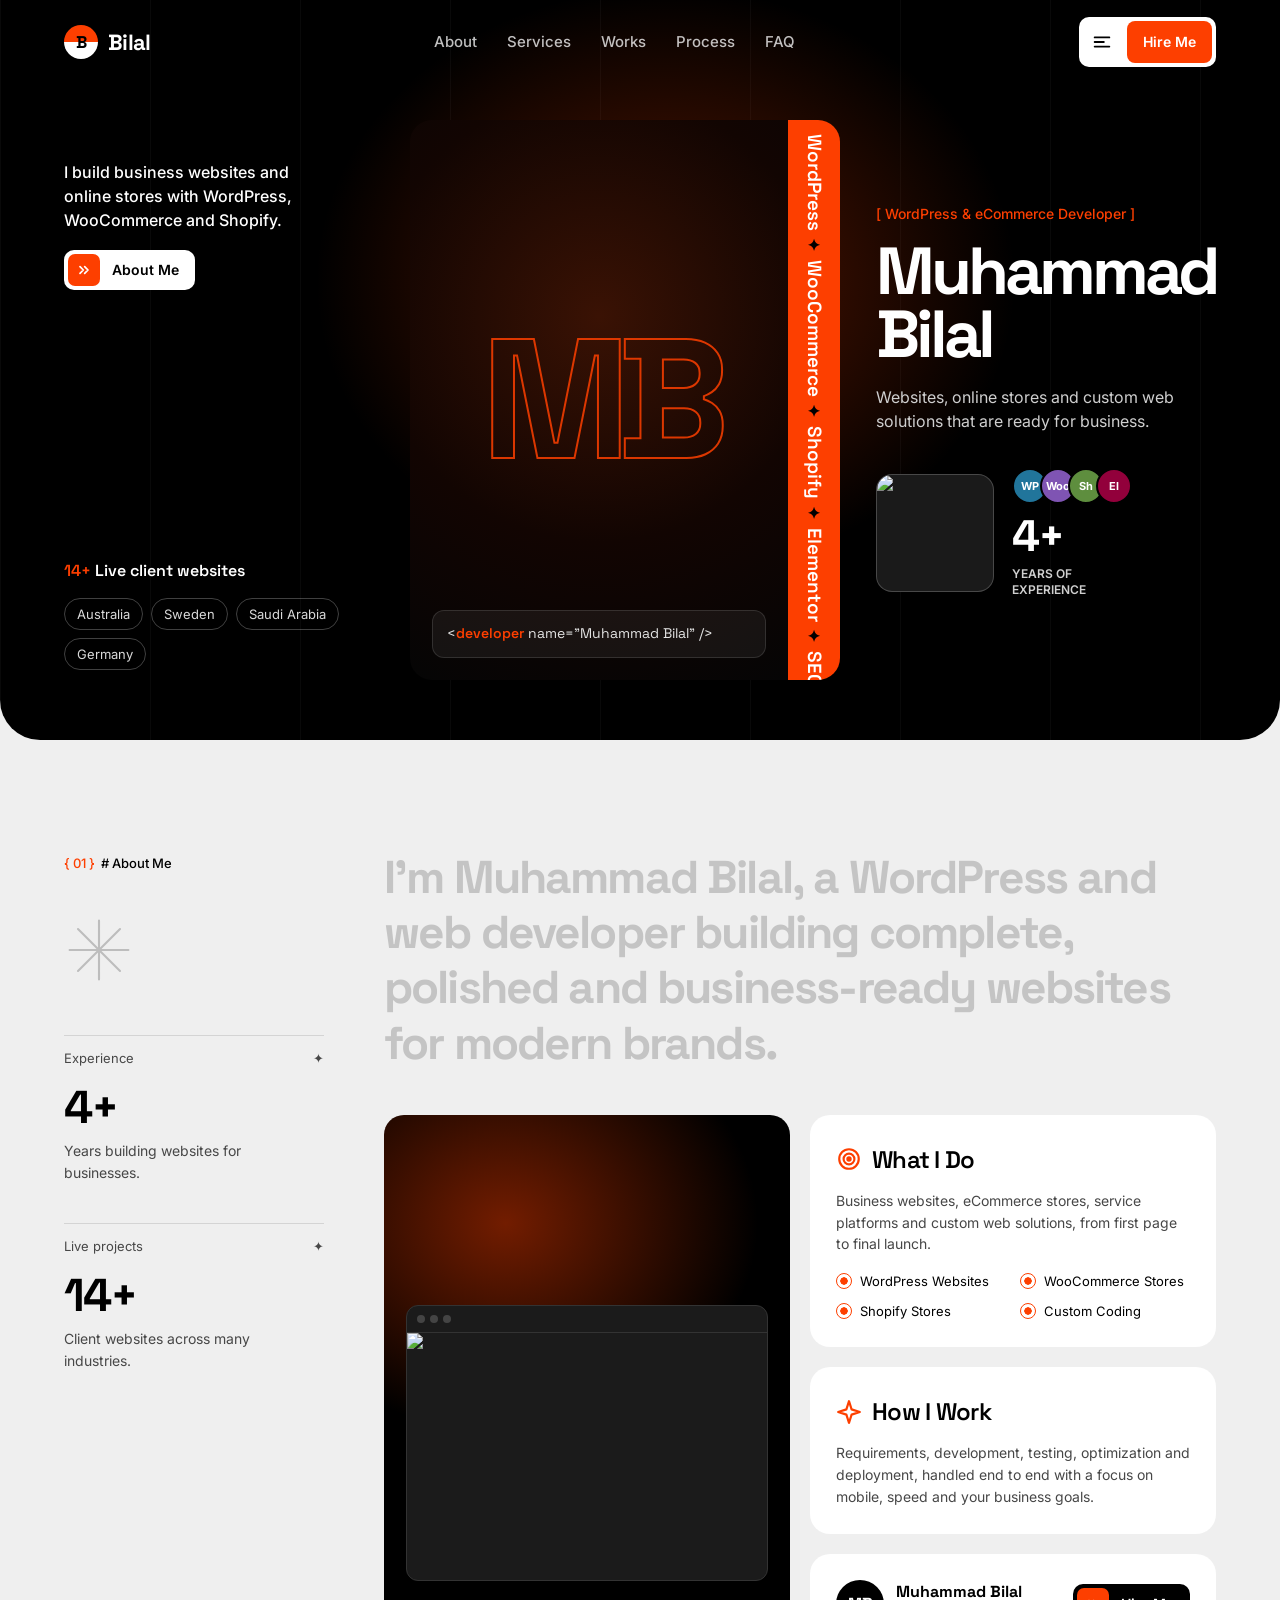
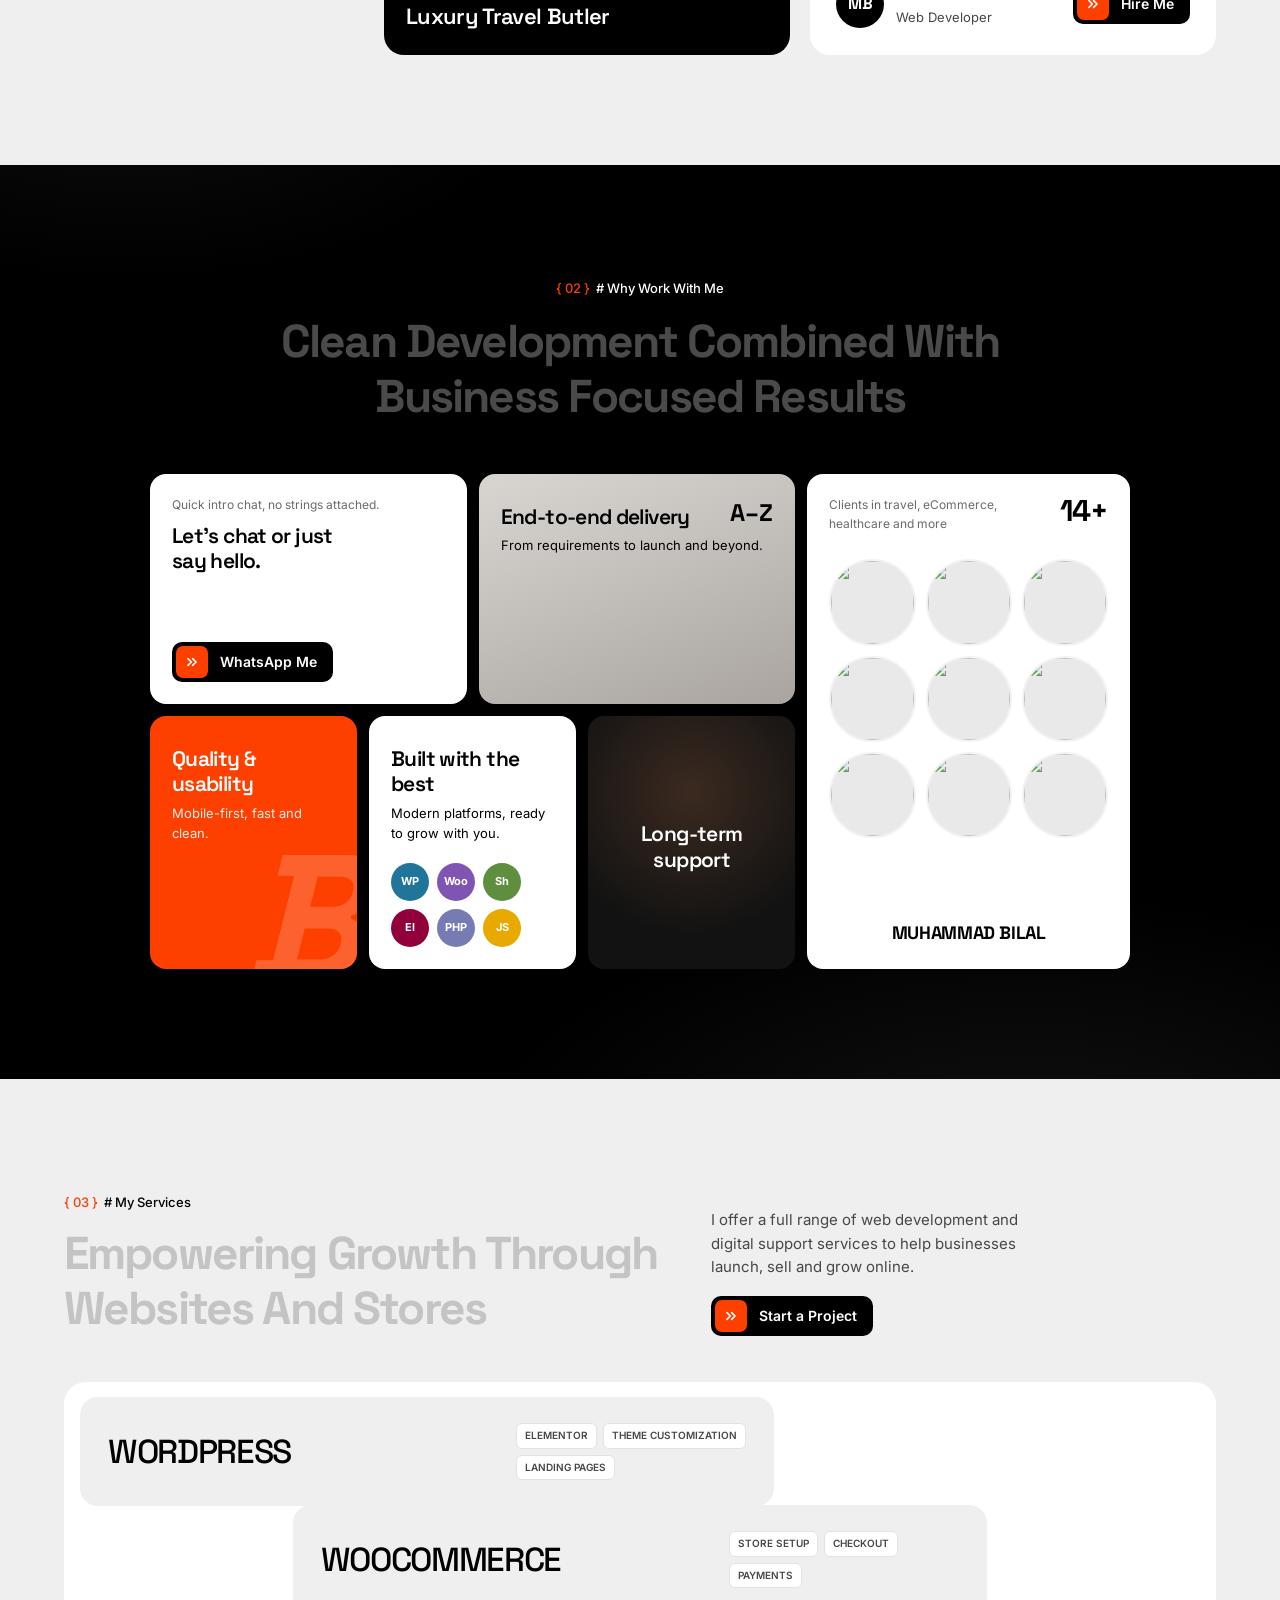
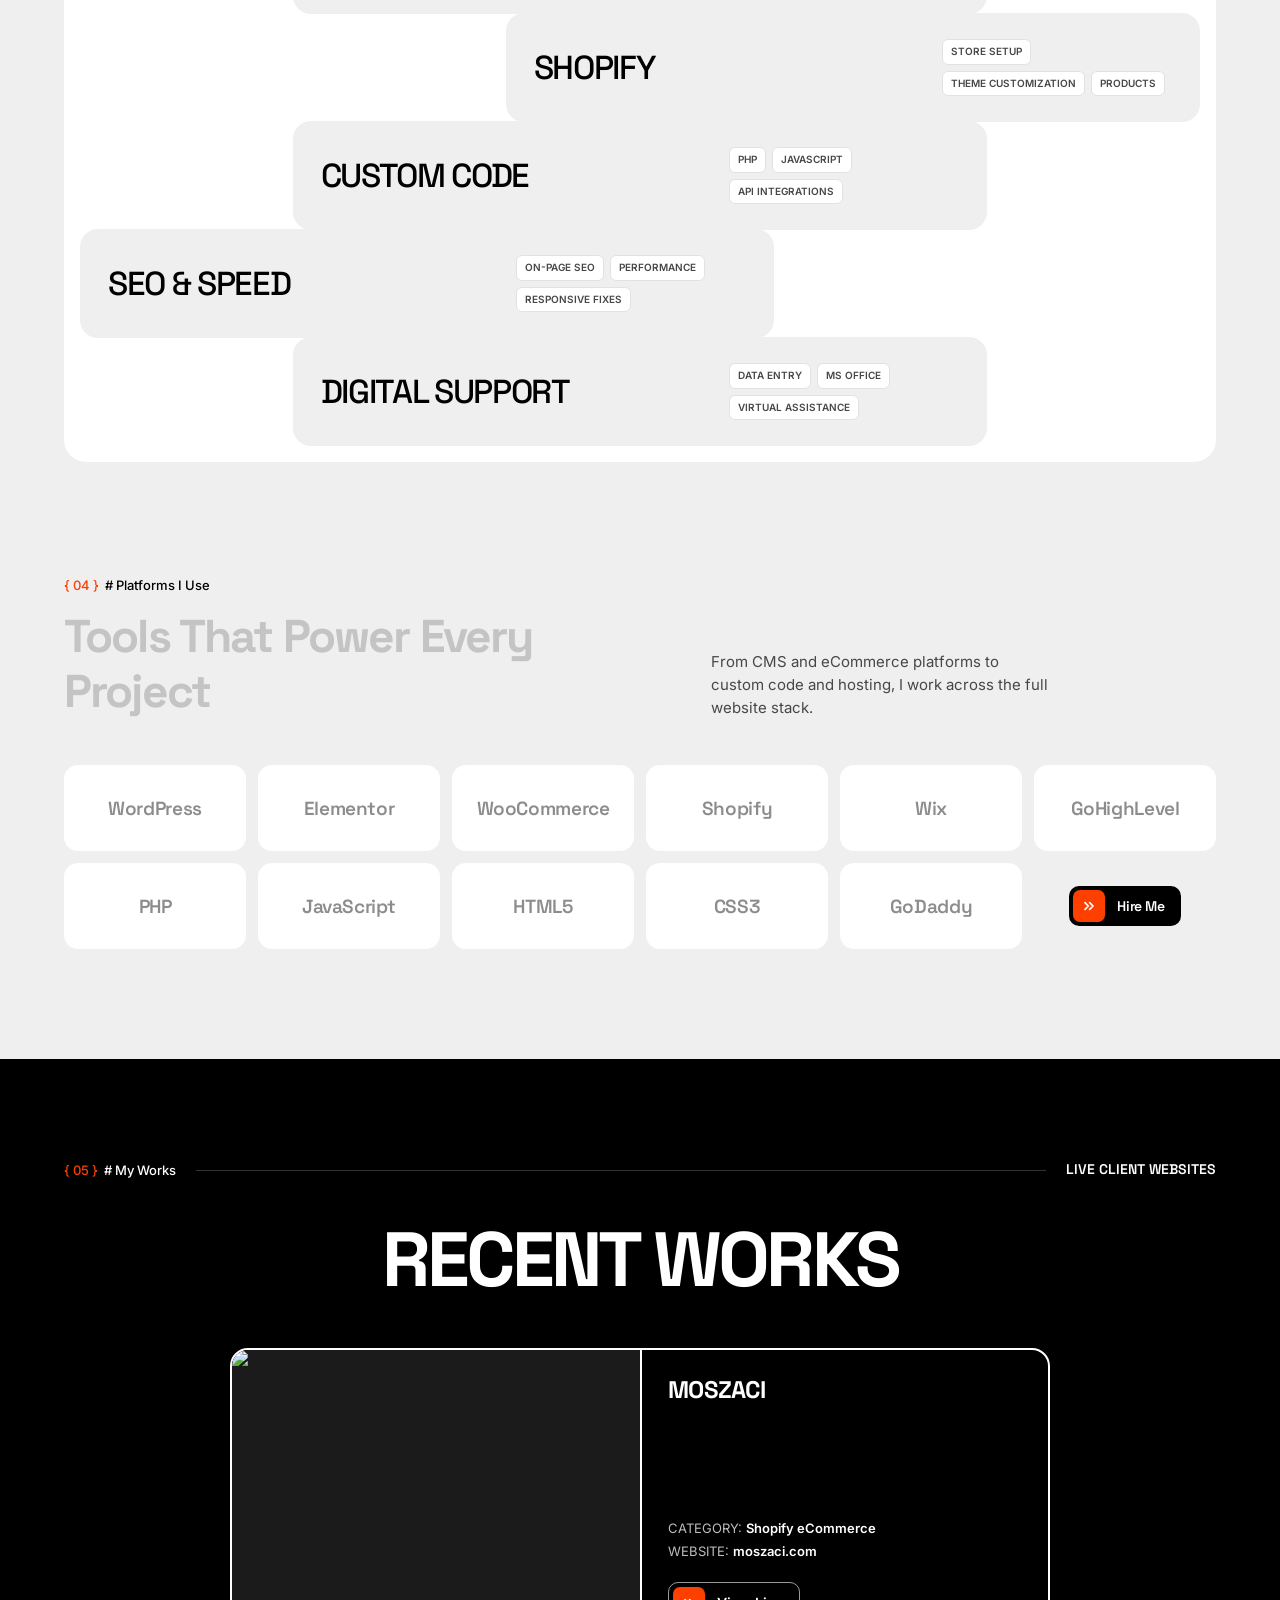
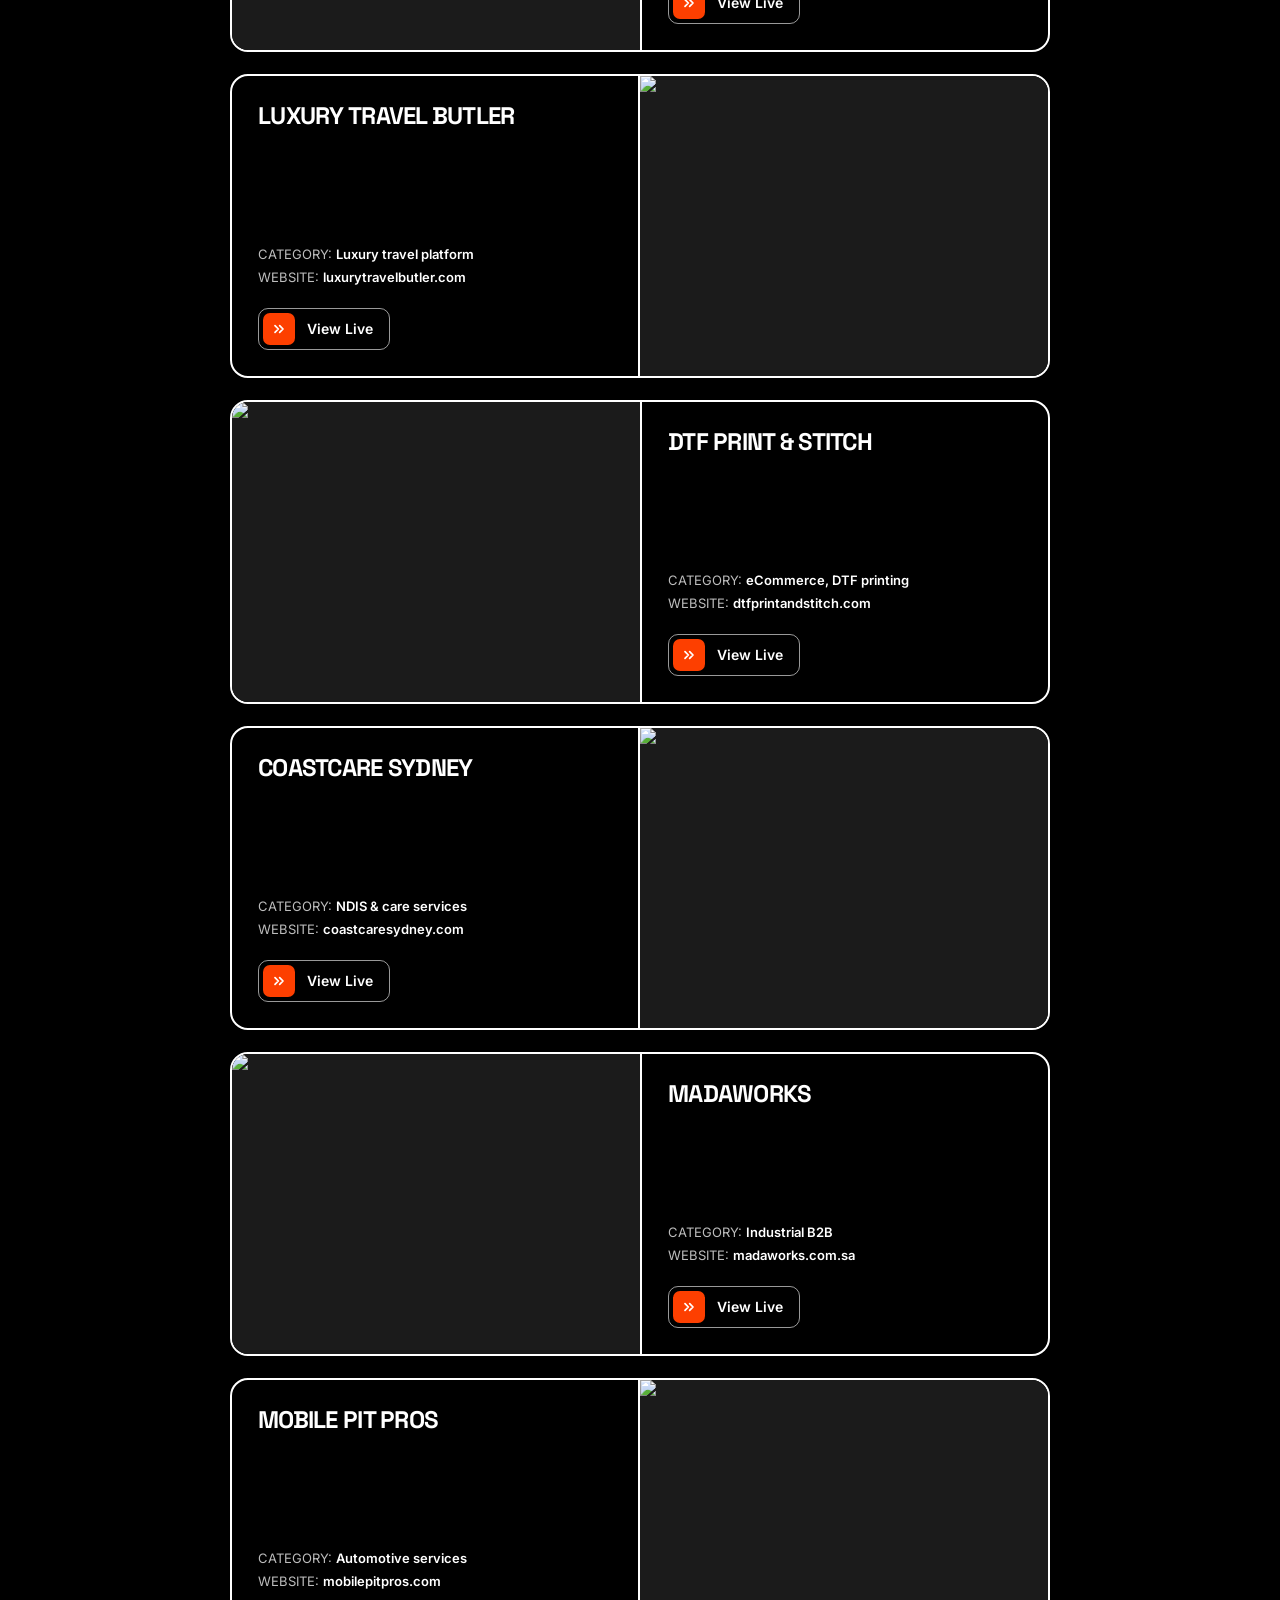
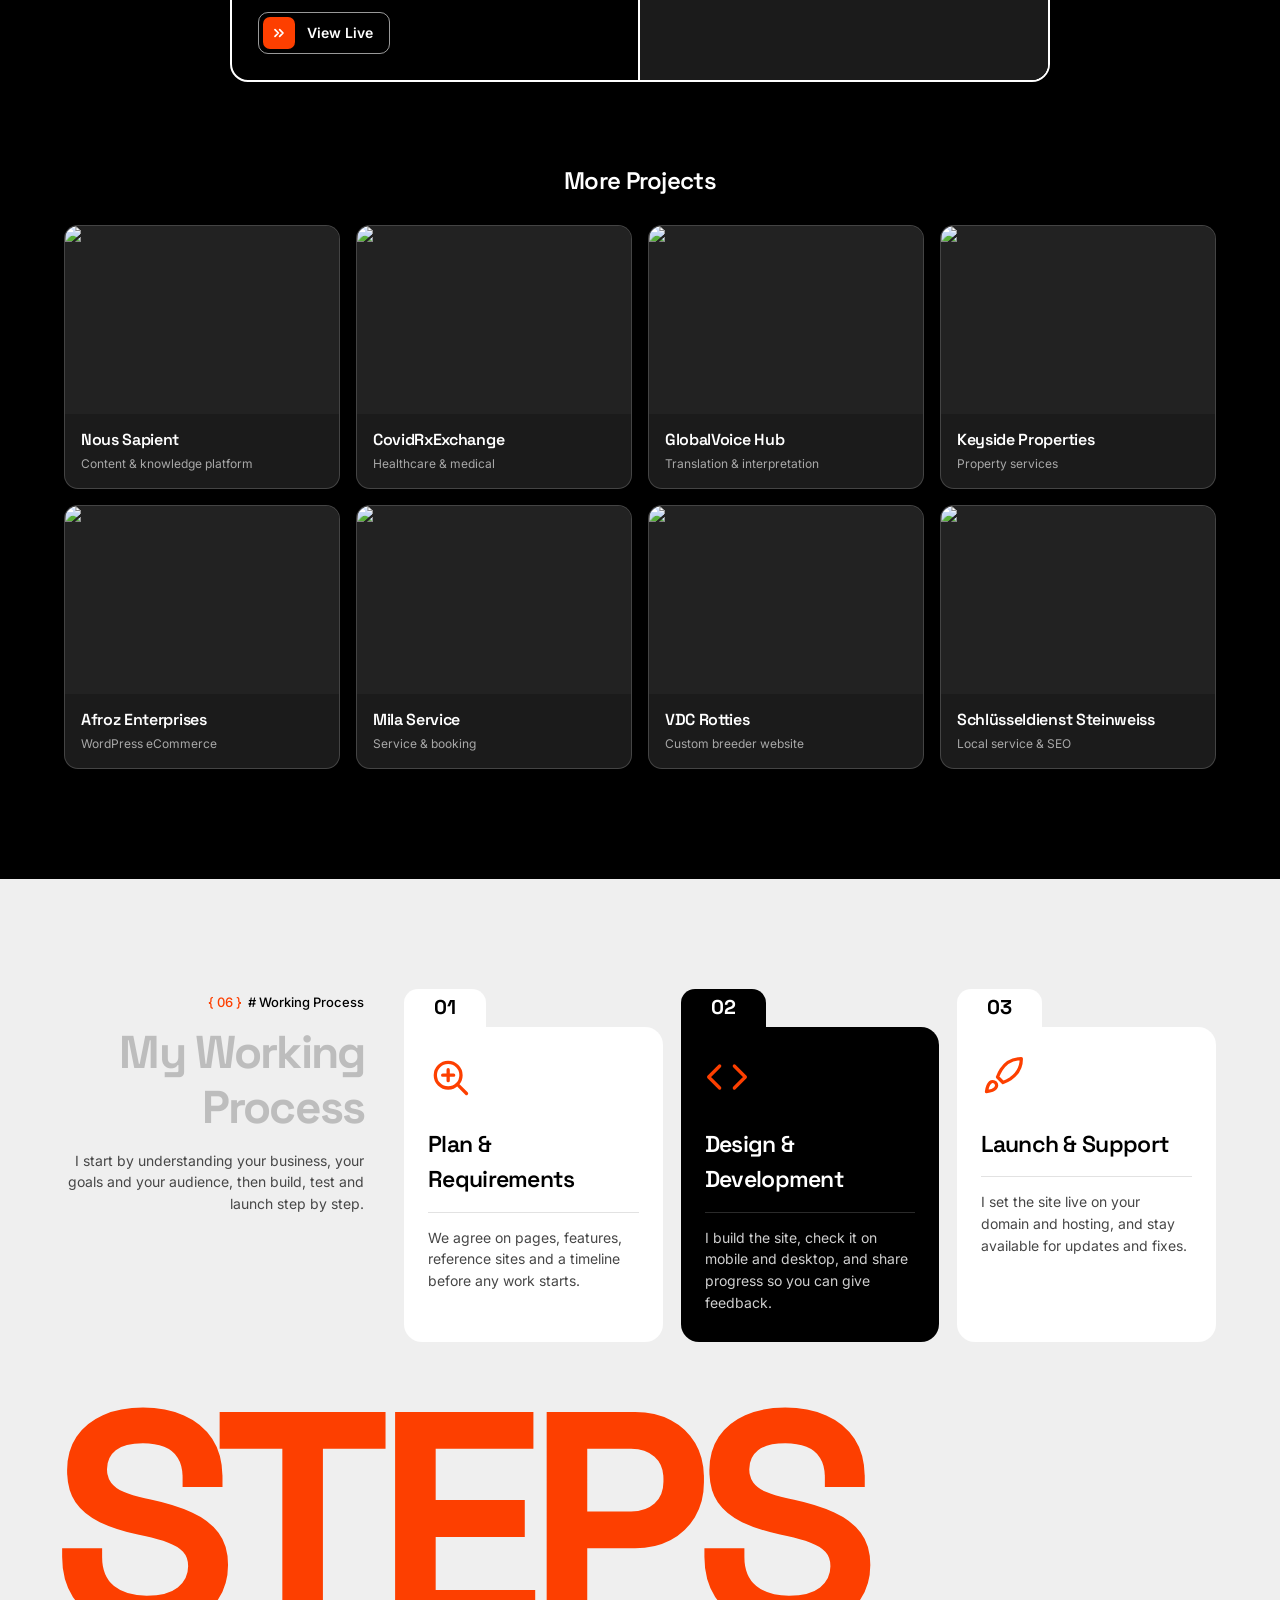
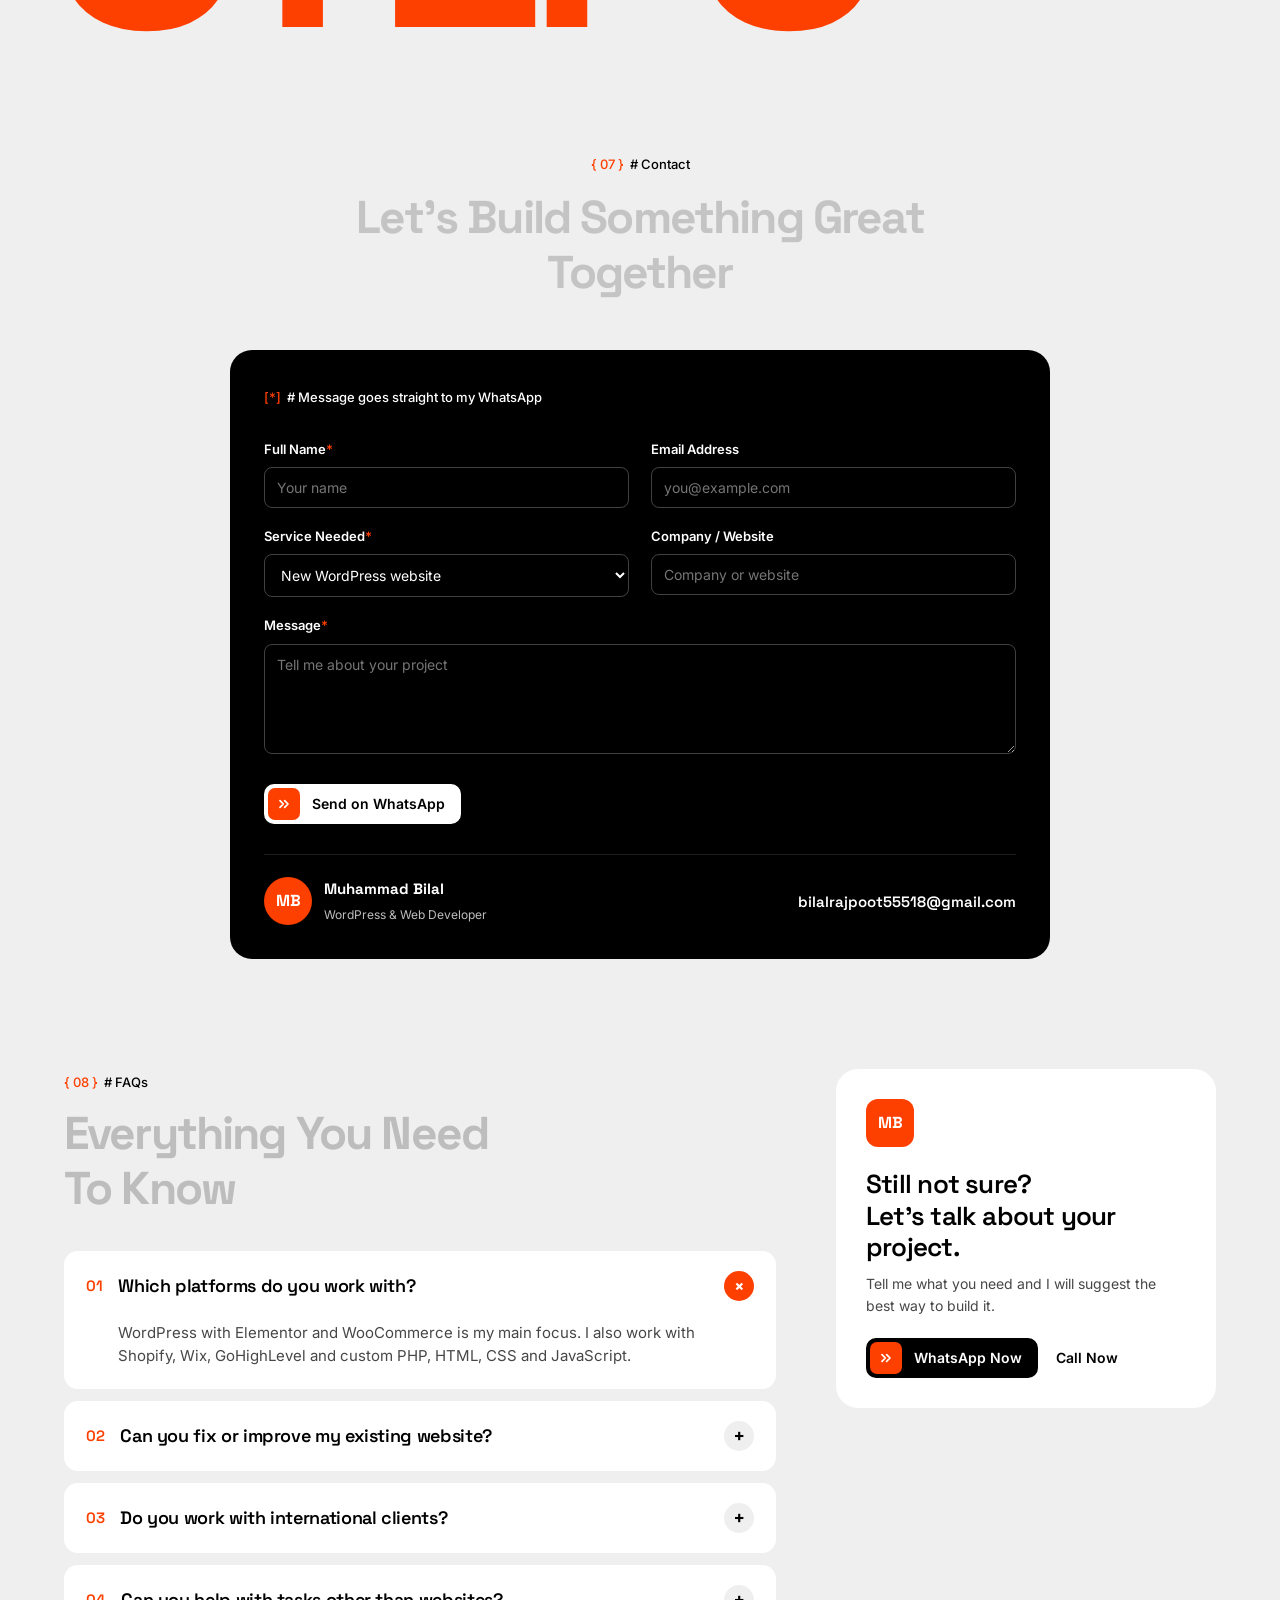
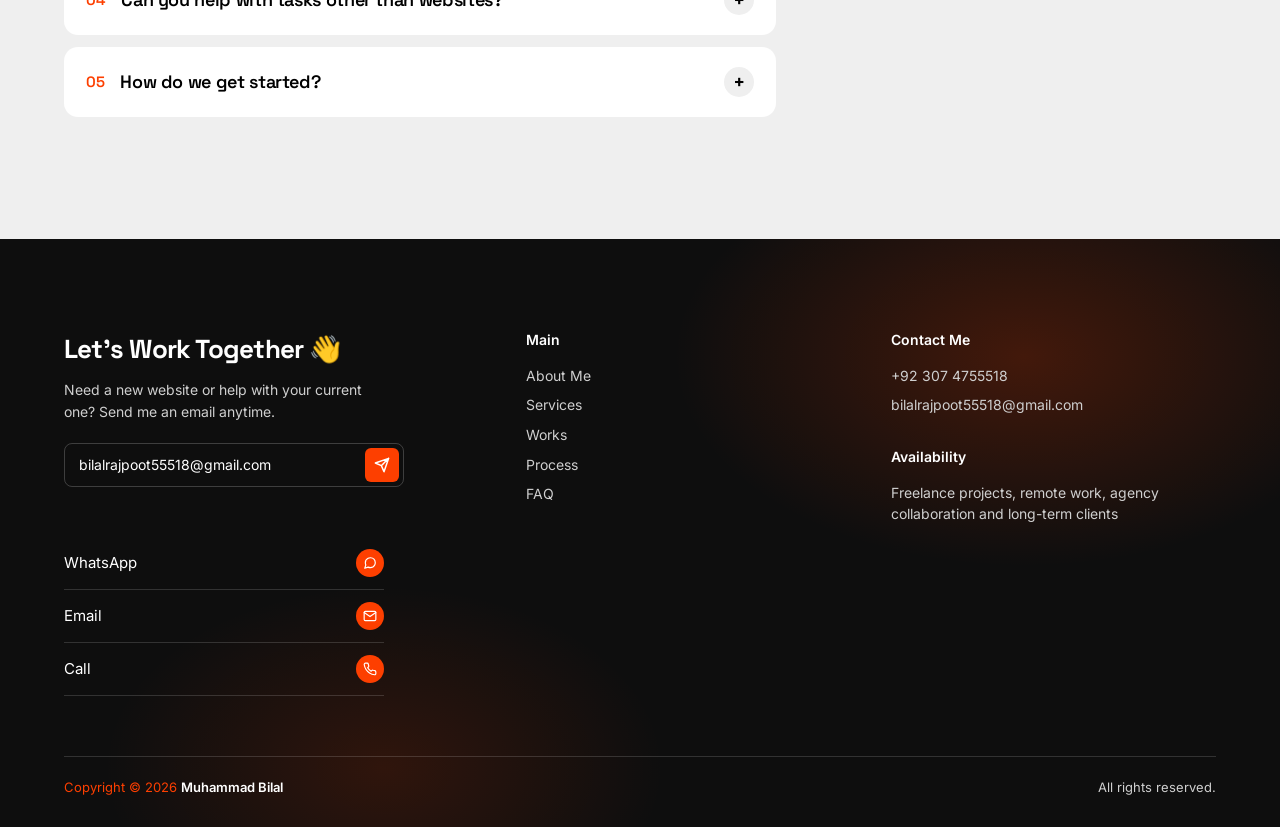
==== index.html @ 479ec1ea "Fix hero contact ring on laptop screens" ====
<!DOCTYPE html>
<html lang="en">
<head>
<meta charset="UTF-8">
<meta name="viewport" content="width=device-width, initial-scale=1">
<title>Muhammad Bilal | WordPress &amp; Web Developer</title>
<meta name="description" content="Muhammad Bilal is a WordPress, WooCommerce and Shopify developer with 4+ years of experience building business websites, online stores and custom web solutions.">
<meta property="og:title" content="Muhammad Bilal | WordPress &amp; Web Developer">
<meta property="og:description" content="Business websites, online stores and custom web solutions built with WordPress, Elementor, WooCommerce and Shopify.">
<meta property="og:type" content="website">
<link rel="icon" href="data:image/svg+xml,%3Csvg xmlns='http://www.w3.org/2000/svg' viewBox='0 0 64 64'%3E%3Ccircle cx='32' cy='32' r='30' fill='%23FD3F00'/%3E%3Ctext x='32' y='42' text-anchor='middle' font-family='Arial' font-weight='700' font-size='28' fill='%23fff'%3EB%3C/text%3E%3C/svg%3E">
<link rel="preconnect" href="https://fonts.googleapis.com">
<link rel="preconnect" href="https://fonts.gstatic.com" crossorigin>
<link href="https://fonts.googleapis.com/css2?family=Inter:wght@400;500;600&family=Space+Grotesk:wght@400;500;600;700&display=swap" rel="stylesheet">
<style>
:root{
  --bg:#EFEFEF;
  --white:#FFFFFF;
  --black:#000000;
  --dark:#0E0E0E;
  --dark2:#1B1B1B;
  --text:#474747;
  --soft:#9A9A9A;
  --line:#E2E2E2;
  --accent:#FD3F00;
  --head:'Space Grotesk', sans-serif;
  --body:'Inter', sans-serif;
}
*{box-sizing:border-box;margin:0;padding:0}
html{scroll-behavior:smooth}
body{background:var(--bg);color:var(--text);font-family:var(--body);font-size:16px;line-height:1.55;-webkit-font-smoothing:antialiased;overflow-x:hidden}
img{max-width:100%;display:block}
a{color:inherit;text-decoration:none}
button{font-family:inherit}
:focus-visible{outline:2px solid var(--accent);outline-offset:3px}
section[id]{scroll-margin-top:90px}
.container{max-width:1200px;margin:0 auto;padding-left:24px;padding-right:24px}
.ico{width:18px;height:18px;flex-shrink:0}

/* ---------- Shared pieces ---------- */
.sec-label{display:inline-flex;align-items:center;gap:6px;font-size:13px;font-weight:500;color:var(--black)}
.sec-label .num{color:var(--accent)}
.dark-sec .sec-label{color:var(--white)}
.h-title{font-family:var(--head);font-weight:700;font-size:clamp(32px,3.6vw,46px);line-height:1.2;letter-spacing:-.04em;color:var(--black)}
.dark-sec .h-title{color:var(--white)}
.reveal span{color:#C4C4C4;transition:color .25s}
.reveal span.on{color:var(--black)}
.dark-sec .reveal span{color:#4A4A4A}
.dark-sec .reveal span.on{color:var(--white)}

.nbtn{display:inline-flex;align-items:center;gap:12px;padding:4px 16px 4px 4px;border-radius:10px;font-size:14px;font-weight:600;cursor:pointer;border:0;line-height:1;transition:transform .2s}
.nbtn:hover{transform:translateY(-2px)}
.nbtn .bi{width:32px;height:32px;border-radius:7px;background:var(--accent);color:var(--white);display:grid;place-items:center}
.nbtn .bi svg{width:16px;height:16px}
.nbtn-white{background:var(--white);color:var(--black)}
.nbtn-black{background:var(--black);color:var(--white)}
.nbtn-outline{background:transparent;color:var(--white);border:1px solid rgba(255,255,255,.6)}

/* ---------- Header ---------- */
.header{position:fixed;top:0;left:0;right:0;z-index:60;transition:background .3s}
.header.scrolled{background:rgba(0,0,0,.85);backdrop-filter:blur(10px);-webkit-backdrop-filter:blur(10px)}
.header-in{display:flex;align-items:center;justify-content:space-between;height:84px}
.logo{display:flex;align-items:center;gap:10px;color:var(--white);font-family:var(--head);font-weight:700;font-size:22px;letter-spacing:-.03em}
.logo-mark{width:34px;height:34px;border-radius:50%;background:linear-gradient(180deg,var(--accent) 50%,var(--white) 50%);display:grid;place-items:center;font-size:17px;color:var(--black);font-weight:700}
.head-nav{display:flex;gap:30px}
.head-nav a{color:rgba(255,255,255,.75);font-size:15px;font-weight:500}
.head-nav a:hover{color:var(--white)}
.head-pill{display:flex;align-items:center;gap:6px;background:var(--white);border-radius:10px;padding:4px}
.menu-toggle{width:38px;height:36px;border:0;background:transparent;cursor:pointer;display:grid;place-items:center;color:var(--black)}
.menu-toggle svg{width:22px;height:22px}
.head-pill .hire{background:var(--accent);color:var(--white);padding:10px 16px;border-radius:8px;font-size:14px;font-weight:600}

/* Offcanvas */
.oc{position:fixed;inset:0;z-index:80;visibility:hidden}
.oc.open{visibility:visible}
.oc-bg{position:absolute;inset:0;background:rgba(0,0,0,.6);opacity:0;transition:opacity .3s}
.oc.open .oc-bg{opacity:1}
.oc-panel{position:absolute;top:0;right:0;bottom:0;width:min(420px,100%);background:var(--dark);color:var(--white);padding:28px 32px;transform:translateX(100%);transition:transform .35s;display:flex;flex-direction:column;overflow-y:auto}
.oc.open .oc-panel{transform:none}
.oc-close{align-self:flex-end;background:var(--accent);color:var(--white);border:0;width:40px;height:40px;border-radius:50%;font-size:22px;cursor:pointer}
.oc-nav{display:flex;flex-direction:column;margin-top:30px}
.oc-nav a{font-family:var(--head);font-size:30px;font-weight:600;letter-spacing:-.03em;padding:10px 0;border-bottom:1px solid rgba(255,255,255,.08)}
.oc-nav a:hover{color:var(--accent)}
.oc-info{margin-top:auto;padding-top:32px;font-size:15px;color:#BDBDBD}
.oc-info a{display:block;color:var(--white);font-weight:500;margin-top:6px}

/* ---------- Hero ---------- */
.hero{position:relative;background:var(--black);color:var(--white);border-radius:0 0 40px 40px;overflow:hidden;padding:120px 0 60px}
.hero::before{content:"";position:absolute;inset:0;background:
  radial-gradient(500px 420px at 52% 38%,rgba(253,63,0,.35),transparent 70%),
  repeating-linear-gradient(90deg,rgba(255,255,255,.035) 0 1px,transparent 1px 150px);pointer-events:none}
.hero-grid{position:relative;display:grid;grid-template-columns:1fr 430px 1fr;gap:36px;align-items:stretch;min-height:560px}
.hero-left{display:flex;flex-direction:column;justify-content:space-between;padding:40px 0 10px}
.hero-left p{font-size:16px;font-weight:500;line-height:1.5;max-width:270px;color:var(--white)}
.hero-left .nbtn{margin-top:18px}
.clients{margin-top:40px}
.clients strong{display:block;font-family:var(--head);font-size:16px;font-weight:600}
.clients strong span{color:var(--accent)}
.chips{display:flex;flex-wrap:wrap;gap:8px;margin-top:14px}
.chips span{border:1px solid rgba(255,255,255,.25);border-radius:999px;padding:5px 12px;font-size:13px;color:#DADADA}

.hero-center{display:flex;gap:0;border-radius:22px;overflow:hidden}
.hero-photo{position:relative;flex:1;background:radial-gradient(circle at 50% 35%,#3a1204 0%,#120502 55%,#050505 100%);min-height:520px}
.hero-photo img{position:absolute;inset:0;width:100%;height:100%;object-fit:cover;z-index:2}
.hero-photo .mono{position:absolute;inset:0;display:grid;place-items:center;font-family:var(--head);font-weight:700;font-size:170px;letter-spacing:-.08em;color:transparent;-webkit-text-stroke:2px rgba(253,63,0,.85);z-index:1}
.hero-photo .code-tag{position:absolute;left:22px;right:22px;bottom:22px;z-index:1;background:rgba(255,255,255,.06);border:1px solid rgba(255,255,255,.12);border-radius:12px;padding:12px 14px;font-family:var(--head);font-size:14px;color:#E4E4E4}
.hero-photo .code-tag b{color:var(--accent);font-weight:600}
.strip{width:52px;background:var(--accent);overflow:hidden;position:relative}
.strip-track{position:absolute;left:0;right:0;top:0;display:flex;flex-direction:column;align-items:center;animation:stripMove 22s linear infinite}
.strip-track span{writing-mode:vertical-rl;font-family:var(--head);font-weight:600;font-size:19px;color:var(--white);padding:14px 0;white-space:nowrap}
.strip-track i{font-style:normal;color:var(--black);font-size:16px}
@keyframes stripMove{from{transform:translateY(0)}to{transform:translateY(-50%)}}

.hero-right{display:flex;flex-direction:column;justify-content:center;padding:20px 0}
.award{color:var(--accent);font-size:14px;font-weight:500}
.hero h1{font-family:var(--head);font-weight:700;font-size:clamp(48px,5.2vw,72px);line-height:.95;letter-spacing:-.06em;margin:16px 0 18px}
.hero-right .role{color:#CFCFCF;font-size:16px;max-width:320px}
.hero-meta{display:flex;align-items:center;gap:18px;margin-top:34px}
.mini-shot{width:118px;height:118px;border-radius:16px;overflow:hidden;border:1px solid rgba(255,255,255,.2);background:#1a1a1a;flex-shrink:0}
.mini-shot img{width:100%;height:100%;object-fit:cover;object-position:top;color:transparent}
.badges{display:flex}
.badges span{width:36px;height:36px;border-radius:50%;border:2px solid var(--black);display:grid;place-items:center;font-size:11px;font-weight:700;margin-left:-8px;color:var(--white)}
.badges span:first-child{margin-left:0}
.big-num{font-family:var(--head);font-size:44px;font-weight:700;letter-spacing:-.04em;line-height:1;margin-top:10px}
.small-cap{font-size:12px;font-weight:600;color:#CFCFCF;margin-top:8px;line-height:1.3}

.social-ring{position:absolute;left:-150px;top:50%;width:260px;height:260px;margin-top:-130px;border:1px solid rgba(253,63,0,.55);border-radius:50%;z-index:2}
.social-ring a{position:absolute;left:50%;top:50%;width:36px;height:36px;margin:-18px 0 0 -18px;border-radius:50%;background:var(--accent);color:var(--white);display:grid;place-items:center}
.social-ring a svg{width:16px;height:16px}
.social-ring a:nth-child(1){transform:rotate(-38deg) translate(130px) rotate(38deg)}
.social-ring a:nth-child(2){transform:translate(130px)}
.social-ring a:nth-child(3){transform:rotate(38deg) translate(130px) rotate(-38deg)}

/* ---------- About ---------- */
.about{padding:110px 0}
.about-grid{display:grid;grid-template-columns:260px 1fr;gap:60px}
.about-side .star{display:block;margin:40px 0 50px;width:70px;height:70px;color:#BDBDBD}
.stat{border-top:1px solid #D4D4D4;padding-top:12px;margin-bottom:40px}
.stat-top{display:flex;justify-content:space-between;font-size:13px;color:var(--text)}
.stat-num{font-family:var(--head);font-size:46px;font-weight:700;color:var(--black);letter-spacing:-.04em;line-height:1;margin:16px 0 10px}
.stat p{font-size:14px;max-width:200px}
.about-main .h-title{max-width:820px}
.about-cards{display:grid;grid-template-columns:1fr 1fr;gap:20px;margin-top:44px}
.about-visual{border-radius:20px;overflow:hidden;background:var(--black);position:relative;min-height:440px;padding:22px;display:flex;flex-direction:column;justify-content:flex-end}
.about-visual::before{content:"";position:absolute;inset:0;background:radial-gradient(360px 300px at 30% 20%,rgba(253,63,0,.45),transparent 70%)}
.frame{position:relative;background:#1b1b1b;border:1px solid #333;border-radius:12px;overflow:hidden}
.frame-bar{display:flex;gap:5px;padding:9px 10px;border-bottom:1px solid #333}
.frame-bar i{width:8px;height:8px;border-radius:50%;background:#444}
.frame img{width:100%;aspect-ratio:16/11;object-fit:cover;object-position:top;color:transparent}
.about-visual .cap{position:relative;color:var(--white);font-family:var(--head);font-size:22px;font-weight:600;letter-spacing:-.03em;margin-top:18px}
.info-col{display:flex;flex-direction:column;gap:20px}
.info-card{background:var(--white);border-radius:20px;padding:26px}
.info-card h3{display:flex;align-items:center;gap:10px;font-family:var(--head);font-size:24px;font-weight:600;color:var(--black);letter-spacing:-.03em}
.info-card h3 svg{width:26px;height:26px;color:var(--accent)}
.info-card p{font-size:14px;margin-top:12px}
.checks{list-style:none;display:grid;grid-template-columns:1fr 1fr;gap:10px 14px;margin-top:16px}
.checks li{display:flex;align-items:center;gap:8px;font-size:13px;color:var(--black)}
.checks li::before{content:"";width:14px;height:14px;border-radius:50%;border:1.5px solid var(--accent);flex-shrink:0;background:radial-gradient(circle,var(--accent) 35%,transparent 40%)}
.who{display:flex;align-items:center;justify-content:space-between;gap:12px}
.who-left{display:flex;align-items:center;gap:12px}
.avatar{width:48px;height:48px;border-radius:50%;background:var(--black);color:var(--white);display:grid;place-items:center;font-family:var(--head);font-weight:700}
.who strong{display:block;font-family:var(--head);color:var(--black);font-size:16px}
.who small{font-size:13px}

/* ---------- Why (bento) ---------- */
.why{background:var(--black);padding:110px 0;position:relative;overflow:hidden}
.why::before{content:"";position:absolute;inset:0;background:radial-gradient(800px 400px at 80% 110%,rgba(255,255,255,.07),transparent 70%),radial-gradient(600px 300px at 10% -10%,rgba(255,255,255,.05),transparent 70%)}
.why .container{position:relative}
.center-head{text-align:center;max-width:720px;margin:0 auto 50px}
.center-head .h-title{margin-top:14px}
.bento{display:grid;grid-template-columns:2fr 1fr;gap:12px;max-width:980px;margin:0 auto}
.bento-left{display:grid;grid-template-columns:repeat(6,1fr);gap:12px}
.bc{border-radius:16px;padding:22px;min-height:230px;position:relative;overflow:hidden}
.bc.w3{grid-column:span 3}
.bc.w2{grid-column:span 2}
.bc-white{background:var(--white);color:var(--black)}
.bc-orange{background:var(--accent);color:var(--white)}
.bc-gray{background:linear-gradient(160deg,#d9d6d2,#a9a49f);color:var(--black)}
.bc-dark{background:radial-gradient(circle at 50% 30%,#3b2a20,#121212 70%);color:var(--white);display:grid;place-items:center;text-align:center}
.bc small{font-size:12px;color:#6b6b6b;display:block}
.bc h3{font-family:var(--head);font-size:21px;font-weight:600;letter-spacing:-.03em;line-height:1.2;margin-top:8px}
.bc p{font-size:13px;margin-top:6px}
.bc .corner{position:absolute;top:20px;right:22px;font-family:var(--head);font-size:24px;font-weight:700}
.bc .nbtn{position:absolute;left:22px;bottom:22px}
.bc-orange .bigl{position:absolute;right:-6px;bottom:-40px;font-family:var(--head);font-size:180px;font-weight:700;font-style:italic;color:rgba(255,255,255,.18);line-height:1}
.bc-orange p{color:rgba(255,255,255,.9)}
.plat{display:flex;flex-wrap:wrap;gap:8px;margin-top:20px}
.plat span{width:38px;height:38px;border-radius:50%;display:grid;place-items:center;font-size:11px;font-weight:700;color:var(--white)}
.bc-tall{background:var(--white);border-radius:16px;padding:22px;display:flex;flex-direction:column}
.bc-tall .row{display:flex;justify-content:space-between;align-items:flex-start;gap:10px}
.bc-tall .row small{font-size:12px;color:#6b6b6b}
.bc-tall .num{font-family:var(--head);font-size:30px;font-weight:700;color:var(--black);letter-spacing:-.04em;line-height:1}
.thumbs{display:grid;grid-template-columns:repeat(3,1fr);gap:10px;margin:26px 0 20px}
.thumbs a{aspect-ratio:1;border-radius:50%;overflow:hidden;background:#e9e9e9;border:2px solid #f2f2f2}
.thumbs img{width:100%;height:100%;object-fit:cover;object-position:top left;color:transparent}
.bc-tall .brand{margin-top:auto;text-align:center;font-family:var(--head);font-weight:700;font-size:18px;color:var(--black);letter-spacing:-.02em}

/* ---------- Services ---------- */
.services{padding:110px 0}
.split-head{display:grid;grid-template-columns:1.2fr 1fr;gap:40px;align-items:end;margin-bottom:46px}
.split-head .side p{font-size:15px;max-width:340px}
.split-head .side .nbtn{margin-top:18px}
.svc-box{background:var(--white);border-radius:22px;padding:16px}
.svc-item{display:flex;align-items:center;gap:30px;background:var(--bg);border-radius:18px;padding:26px 28px;width:62%;margin-top:-1px}
.svc-item:nth-child(2),.svc-item:nth-child(4){margin-left:19%}
.svc-item:nth-child(3){margin-left:38%}
.svc-item:nth-child(6){margin-left:19%}
.svc-item h3{font-family:var(--head);font-size:clamp(24px,2.6vw,36px);font-weight:500;letter-spacing:-.04em;color:var(--black);text-transform:uppercase;line-height:1;min-width:0;flex:1}
.svc-item .tags{display:flex;flex-wrap:wrap;gap:6px;max-width:230px}
.svc-item .tags span{font-size:10px;font-weight:600;text-transform:uppercase;background:var(--white);border:1px solid var(--line);border-radius:6px;padding:4px 8px;color:var(--text)}

/* ---------- Platforms ---------- */
.platforms{padding:0 0 110px}
.logo-grid{display:grid;grid-template-columns:repeat(6,1fr);gap:12px}
.logo-grid div{background:var(--white);border-radius:14px;height:86px;display:grid;place-items:center;font-family:var(--head);font-weight:600;font-size:19px;color:#8C8C8C;letter-spacing:-.02em;text-align:center;padding:0 8px}
.logo-grid .lg-btn{background:transparent}

/* ---------- Works ---------- */
.works{background:var(--black);padding:100px 0 110px}
.line-head{display:flex;align-items:center;gap:20px}
.line-head .bar{flex:1;height:1px;background:rgba(255,255,255,.2)}
.line-head .right{color:var(--white);font-family:var(--head);font-weight:600;font-size:14px;text-transform:uppercase}
.works .big-title{font-family:var(--head);font-weight:700;font-size:clamp(44px,6vw,84px);letter-spacing:-.05em;text-transform:uppercase;color:var(--white);text-align:center;margin:40px 0 50px;line-height:1}
.work-list{max-width:820px;margin:0 auto;display:flex;flex-direction:column;gap:22px}
.wcard{display:grid;grid-template-columns:1fr 1fr;border:2px solid var(--white);border-radius:18px;overflow:hidden;background:var(--black)}
.wcard:nth-child(even) .wimg{order:2}
.wimg{background:#1b1b1b;min-height:300px}
.wimg img{width:100%;height:100%;object-fit:cover;object-position:top;color:transparent}
.wtext{padding:26px;display:flex;flex-direction:column;color:var(--white);border-left:2px solid var(--white)}
.wcard:nth-child(even) .wtext{border-left:0;border-right:2px solid var(--white)}
.wtext h3{font-family:var(--head);font-size:24px;font-weight:700;letter-spacing:-.03em;text-transform:uppercase;line-height:1.15}
.wtext .meta{margin-top:auto;font-size:13px;color:#BDBDBD;line-height:1.8}
.wtext .meta b{color:var(--white);font-weight:600}
.wtext .nbtn{margin-top:18px;align-self:flex-start}
.more-title{color:var(--white);font-family:var(--head);font-size:24px;font-weight:600;letter-spacing:-.03em;text-align:center;margin:80px 0 26px}
.more-grid{display:grid;grid-template-columns:repeat(4,1fr);gap:16px}
.mcard{display:block;border:1px solid rgba(255,255,255,.18);border-radius:14px;overflow:hidden;background:var(--dark2);transition:border-color .2s}
.mcard:hover{border-color:var(--accent)}
.mcard .ms{aspect-ratio:16/11;background:#222}
.mcard .ms img{width:100%;height:100%;object-fit:cover;object-position:top;color:transparent}
.mcard .mt{padding:14px 16px}
.mcard h4{font-family:var(--head);color:var(--white);font-size:16px;font-weight:600;letter-spacing:-.02em}
.mcard p{font-size:12px;color:#A8A8A8;margin-top:2px}

/* ---------- Process ---------- */
.process{padding:110px 0 0;overflow:hidden}
.process-grid{display:grid;grid-template-columns:300px 1fr;gap:40px;align-items:start}
.process-intro{text-align:right}
.process-intro .h-title{margin-top:12px;color:#BDBDBD}
.process-intro p{font-size:14px;margin-top:14px}
.pcards{display:grid;grid-template-columns:repeat(3,1fr);gap:18px}
.pcard{position:relative;background:var(--white);border-radius:0 18px 18px 18px;padding:28px 24px;margin-top:38px;min-height:300px;display:flex;flex-direction:column}
.pcard .tab{position:absolute;top:-38px;left:0;height:38px;padding:0 30px;background:inherit;border-radius:14px 14px 0 0;display:flex;align-items:center;font-family:var(--head);font-size:20px;font-weight:700;color:var(--black)}
.pcard.dark{background:var(--black);color:#CFCFCF}
.pcard.dark .tab{color:var(--white)}
.pcard .pic{width:44px;height:44px;color:var(--accent)}
.pcard h3{font-family:var(--head);font-size:23px;font-weight:600;color:var(--black);letter-spacing:-.03em;margin-top:28px;padding-bottom:14px;border-bottom:1px solid var(--line)}
.pcard.dark h3{color:var(--white);border-color:#2a2a2a}
.pcard p{font-size:14px;margin-top:14px}
.steps-word{font-family:var(--head);font-weight:700;font-size:clamp(120px,24vw,340px);letter-spacing:-.06em;line-height:.78;color:var(--accent);margin-top:60px;margin-left:-.04em;user-select:none}

/* ---------- Contact ---------- */
.contact{padding:110px 0 0}
.contact .center-head .h-title{color:var(--black)}
.cbox{max-width:820px;margin:0 auto;background:var(--black);border-radius:22px;padding:34px;color:var(--white)}
.cbox .sec-label{color:var(--white)}
.fgrid{display:grid;grid-template-columns:1fr 1fr;gap:18px 22px;margin-top:30px}
.fgrid .full{grid-column:1/-1}
.fgrid label{display:block;font-size:13px;font-weight:600;margin-bottom:8px}
.fgrid label i{color:var(--accent);font-style:normal}
.fgrid input,.fgrid select,.fgrid textarea{width:100%;background:transparent;border:1px solid rgba(255,255,255,.25);border-radius:8px;padding:11px 12px;color:var(--white);font:14px var(--body)}
.fgrid select option{color:var(--black)}
.fgrid textarea{min-height:110px;resize:vertical}
.fgrid input:focus,.fgrid select:focus,.fgrid textarea:focus{outline:none;border-color:var(--accent)}
.cbox .nbtn{margin-top:24px}
.cfoot{display:flex;justify-content:space-between;align-items:center;flex-wrap:wrap;gap:14px;margin-top:30px;padding-top:22px;border-top:1px solid rgba(255,255,255,.12)}
.cfoot .avatar{background:var(--accent)}
.cfoot strong{display:block;font-family:var(--head);font-size:15px}
.cfoot small{font-size:12px;color:#BDBDBD}
.cfoot .who-left{display:flex;align-items:center;gap:12px}
.cfoot a{font-family:var(--head);font-weight:600;font-size:15px}

/* ---------- FAQ ---------- */
.faq{padding:110px 0}
.faq-grid{display:grid;grid-template-columns:1fr 380px;gap:60px;align-items:start}
.faq-grid .h-title{margin-top:12px;color:#BDBDBD}
.faq-list{margin-top:34px}
.faq-list details{background:var(--white);border-radius:14px;margin-bottom:12px}
.faq-list summary{list-style:none;cursor:pointer;display:flex;align-items:center;gap:16px;padding:20px 22px;font-family:var(--head);font-size:18px;font-weight:600;color:var(--black);letter-spacing:-.02em}
.faq-list summary::-webkit-details-marker{display:none}
.faq-list summary .q-num{color:var(--accent);font-size:15px}
.faq-list summary::after{content:"+";margin-left:auto;width:30px;height:30px;border-radius:50%;background:var(--bg);display:grid;place-items:center;font-size:20px;flex-shrink:0;transition:transform .2s}
.faq-list details[open] summary::after{transform:rotate(45deg);background:var(--accent);color:var(--white)}
.faq-list details p{padding:0 22px 22px 54px;font-size:15px}
.unsure{background:var(--white);border-radius:22px;padding:30px;position:sticky;top:110px}
.unsure .avatar{border-radius:12px;background:var(--accent)}
.unsure h3{font-family:var(--head);font-size:26px;font-weight:600;color:var(--black);letter-spacing:-.03em;line-height:1.2;margin-top:22px}
.unsure p{font-size:14px;margin-top:10px}
.unsure .acts{display:flex;align-items:center;gap:18px;margin-top:22px;flex-wrap:wrap}
.unsure .acts .call{font-weight:600;color:var(--black);font-size:14px}

/* ---------- Footer ---------- */
.footer{background:var(--dark);color:#CFCFCF;position:relative;overflow:hidden;padding:90px 0 30px}
.footer::before{content:"";position:absolute;inset:0;background:radial-gradient(500px 300px at 80% 20%,rgba(253,63,0,.22),transparent 70%),radial-gradient(400px 260px at 30% 90%,rgba(253,63,0,.14),transparent 70%)}
.footer .container{position:relative}
.f-top{display:grid;grid-template-columns:1.3fr 1fr 1fr;gap:40px}
.f-top h3{font-family:var(--head);font-size:26px;font-weight:700;color:var(--white);letter-spacing:-.03em}
.f-top p{font-size:14px;margin-top:10px;max-width:320px}
.mail-pill{display:flex;align-items:center;justify-content:space-between;gap:10px;margin-top:20px;max-width:340px;border:1px solid rgba(255,255,255,.2);border-radius:8px;padding:4px 4px 4px 14px;font-size:14px;color:var(--white)}
.mail-pill span{overflow:hidden;text-overflow:ellipsis;white-space:nowrap}
.mail-pill b{width:34px;height:34px;border-radius:6px;background:var(--accent);display:grid;place-items:center;flex-shrink:0}
.mail-pill b svg{width:16px;height:16px}
.f-col h4{font-size:14px;color:var(--white);font-weight:600;margin-bottom:14px}
.f-col a,.f-col span{display:block;font-size:14px;margin-bottom:8px}
.f-col a:hover{color:var(--white)}
.socials{max-width:320px;margin-top:50px}
.socials a{display:flex;justify-content:space-between;align-items:center;padding:12px 0;border-bottom:1px solid rgba(255,255,255,.15);color:var(--white);font-size:15px}
.socials a span{width:28px;height:28px;border-radius:50%;background:var(--accent);display:grid;place-items:center}
.socials a span svg{width:14px;height:14px}
.f-bottom{display:flex;justify-content:space-between;flex-wrap:wrap;gap:10px;margin-top:60px;padding-top:20px;border-top:1px solid rgba(255,255,255,.15);font-size:13px}
.f-bottom .c{color:var(--accent)}
.f-bottom .c b{color:var(--white);font-weight:600}
.to-top{position:fixed;right:20px;bottom:20px;width:40px;height:40px;border-radius:8px;background:var(--accent);color:var(--white);display:grid;place-items:center;z-index:50;opacity:0;pointer-events:none;transition:opacity .3s}
.to-top.show{opacity:1;pointer-events:auto}
.to-top svg{width:18px;height:18px}

/* ---------- Responsive ---------- */
@media (max-width:1440px){
  .social-ring{display:none}
}
@media (max-width:1100px){
  .hero-grid{grid-template-columns:1fr 360px 1fr;gap:24px}
  .head-nav{display:none}
}
@media (max-width:900px){
  .hero{padding:110px 0 50px;border-radius:0 0 28px 28px}
  .hero-grid{grid-template-columns:1fr;min-height:0;gap:30px}
  .hero-right{order:1;padding:0}
  .hero-left{order:2;padding:0}
  .hero-center{order:3}
  .hero-photo{min-height:420px}
  .hero-left p{max-width:none}
  .about-grid,.split-head,.process-grid,.faq-grid,.f-top{grid-template-columns:1fr}
  .about-side{display:grid;grid-template-columns:1fr 1fr;gap:20px}
  .about-side .sec-label{grid-column:1/-1}
  .about-side .star{display:none}
  .stat{margin-bottom:0}
  .about-cards{grid-template-columns:1fr}
  .bento{grid-template-columns:1fr}
  .svc-item{width:100%;margin-left:0!important;margin-top:10px;flex-direction:column;align-items:flex-start;gap:14px}
  .svc-item:first-child{margin-top:0}
  .svc-item .tags{max-width:none}
  .logo-grid{grid-template-columns:repeat(3,1fr)}
  .process-intro{text-align:left}
  .pcards{grid-template-columns:1fr}
  .more-grid{grid-template-columns:repeat(2,1fr)}
  .unsure{position:static}
}
@media (max-width:620px){
  .container{padding-left:18px;padding-right:18px}
  .about,.why,.services,.faq{padding:80px 0}
  .works{padding:80px 0}
  .process,.contact{padding-top:80px}
  .platforms{padding-bottom:80px}
  .bento-left{grid-template-columns:1fr}
  .bc.w3,.bc.w2{grid-column:auto}
  .wcard{grid-template-columns:1fr}
  .wcard:nth-child(even) .wimg{order:0}
  .wtext,.wcard:nth-child(even) .wtext{border:0;border-top:2px solid var(--white)}
  .wimg{min-height:220px}
  .more-grid{grid-template-columns:1fr}
  .fgrid{grid-template-columns:1fr}
  .cbox{padding:24px}
  .checks{grid-template-columns:1fr}
  .logo-grid{grid-template-columns:repeat(2,1fr)}
  .line-head .right{display:none}
  .faq-list details p{padding-left:22px}
}
@media (prefers-reduced-motion:reduce){
  html{scroll-behavior:auto}
  *,*::before,*::after{animation:none!important;transition:none!important}
}
</style>
</head>
<body>

<!-- Header -->
<header class="header" id="header">
  <div class="container header-in">
    <a href="#top" class="logo"><span class="logo-mark">B</span>Bilal</a>
    <nav class="head-nav" aria-label="Main">
      <a href="#about">About</a>
      <a href="#services">Services</a>
      <a href="#works">Works</a>
      <a href="#process">Process</a>
      <a href="#faq">FAQ</a>
    </nav>
    <div class="head-pill">
      <button class="menu-toggle" id="menuOpen" aria-label="Open menu" aria-controls="offcanvas" aria-expanded="false">
        <svg viewBox="0 0 24 24" fill="none" stroke="currentColor" stroke-width="2" stroke-linecap="round"><path d="M4 7h16M4 12h10M4 17h16"/></svg>
      </button>
      <a href="#contact" class="hire">Hire Me</a>
    </div>
  </div>
</header>

<!-- Offcanvas menu -->
<div class="oc" id="offcanvas" aria-hidden="true">
  <div class="oc-bg" data-close></div>
  <div class="oc-panel" role="dialog" aria-label="Menu">
    <button class="oc-close" data-close aria-label="Close menu">&times;</button>
    <nav class="oc-nav">
      <a href="#about" data-close>About</a>
      <a href="#services" data-close>Services</a>
      <a href="#works" data-close>Works</a>
      <a href="#process" data-close>Process</a>
      <a href="#faq" data-close>FAQ</a>
      <a href="#contact" data-close>Contact</a>
    </nav>
    <div class="oc-info">
      Let's work together
      <a href="https://wa.me/923074755518" target="_blank" rel="noopener">+92 307 4755518</a>
      <a href="mailto:bilalrajpoot55518@gmail.com">bilalrajpoot55518@gmail.com</a>
    </div>
  </div>
</div>

<main id="top">

<!-- Hero -->
<section class="hero">
  <div class="social-ring" aria-label="Contact links">
    <a href="https://wa.me/923074755518" target="_blank" rel="noopener" aria-label="WhatsApp"><svg viewBox="0 0 24 24" fill="none" stroke="currentColor" stroke-width="2" stroke-linecap="round" stroke-linejoin="round"><path d="M21 11.5a8.4 8.4 0 0 1-.9 3.8 8.5 8.5 0 0 1-7.6 4.7 8.4 8.4 0 0 1-3.8-.9L3 21l1.9-5.7a8.4 8.4 0 0 1-.9-3.8 8.5 8.5 0 0 1 4.7-7.6 8.4 8.4 0 0 1 3.8-.9h.5a8.5 8.5 0 0 1 8 8v.5z"/></svg></a>
    <a href="mailto:bilalrajpoot55518@gmail.com" aria-label="Email"><svg viewBox="0 0 24 24" fill="none" stroke="currentColor" stroke-width="2" stroke-linecap="round" stroke-linejoin="round"><path d="M4 4h16a2 2 0 0 1 2 2v12a2 2 0 0 1-2 2H4a2 2 0 0 1-2-2V6a2 2 0 0 1 2-2z"/><path d="M22 6l-10 7L2 6"/></svg></a>
    <a href="tel:+923074755518" aria-label="Call"><svg viewBox="0 0 24 24" fill="none" stroke="currentColor" stroke-width="2" stroke-linecap="round" stroke-linejoin="round"><path d="M22 16.9v3a2 2 0 0 1-2.2 2 19.8 19.8 0 0 1-8.6-3.1 19.5 19.5 0 0 1-6-6A19.8 19.8 0 0 1 2.1 4.2 2 2 0 0 1 4.1 2h3a2 2 0 0 1 2 1.7c.1.9.4 1.8.7 2.7a2 2 0 0 1-.5 2.1L8 9.8a16 16 0 0 0 6 6l1.3-1.3a2 2 0 0 1 2.1-.4c.9.3 1.8.6 2.7.7a2 2 0 0 1 1.7 2z"/></svg></a>
  </div>

  <div class="container hero-grid">
    <div class="hero-left">
      <div>
        <p>I build business websites and online stores with WordPress, WooCommerce and Shopify.</p>
        <a href="#about" class="nbtn nbtn-white"><span class="bi"><svg viewBox="0 0 24 24" fill="none" stroke="currentColor" stroke-width="2.6" stroke-linecap="round" stroke-linejoin="round"><path d="M6 17l5-5-5-5M13 17l5-5-5-5"/></svg></span>About Me</a>
      </div>
      <div class="clients">
        <strong><span>14+</span> Live client websites</strong>
        <div class="chips"><span>Australia</span><span>Sweden</span><span>Saudi Arabia</span><span>Germany</span></div>
      </div>
    </div>

    <div class="hero-center">
      <div class="hero-photo">
        <div class="mono" aria-hidden="true">MB</div>
        <div class="code-tag">&lt;<b>developer</b> name="Muhammad Bilal" /&gt;</div>
        <img src="profile.jpg" alt="Muhammad Bilal" onerror="this.remove()">
      </div>
      <div class="strip" aria-hidden="true">
        <div class="strip-track">
          <span>WordPress <i>&#10022;</i> WooCommerce <i>&#10022;</i> Shopify <i>&#10022;</i> Elementor <i>&#10022;</i> SEO <i>&#10022;</i></span>
          <span>WordPress <i>&#10022;</i> WooCommerce <i>&#10022;</i> Shopify <i>&#10022;</i> Elementor <i>&#10022;</i> SEO <i>&#10022;</i></span>
        </div>
      </div>
    </div>

    <div class="hero-right">
      <span class="award">[ WordPress &amp; eCommerce Developer ]</span>
      <h1>Muhammad<br>Bilal</h1>
      <p class="role">Websites, online stores and custom web solutions that are ready for business.</p>
      <div class="hero-meta">
        <div class="mini-shot"><img src="https://s.wordpress.com/mshots/v1/https%3A%2F%2Fmoszaci.com%2F?w=600&amp;h=600" alt="MOSZACI website preview"></div>
        <div>
          <div class="badges" aria-label="Platforms">
            <span style="background:#21759B">WP</span><span style="background:#7F54B3">Woo</span><span style="background:#5E8E3E">Sh</span><span style="background:#92003B">El</span>
          </div>
          <div class="big-num">4+</div>
          <div class="small-cap">YEARS OF<br>EXPERIENCE</div>
        </div>
      </div>
    </div>
  </div>
</section>

<!-- About -->
<section class="about" id="about">
  <div class="container about-grid">
    <div class="about-side">
      <span class="sec-label"><span class="num">{ 01 }</span> # About Me</span>
      <svg class="star" viewBox="0 0 100 100" fill="none" stroke="currentColor" stroke-width="3" stroke-linecap="round"><path d="M50 8v84M8 50h84M20 20l60 60M80 20L20 80"/></svg>
      <div class="stat">
        <div class="stat-top"><span>Experience</span><span>&#10022;</span></div>
        <div class="stat-num">4+</div>
        <p>Years building websites for businesses.</p>
      </div>
      <div class="stat">
        <div class="stat-top"><span>Live projects</span><span>&#10022;</span></div>
        <div class="stat-num">14+</div>
        <p>Client websites across many industries.</p>
      </div>
    </div>

    <div class="about-main">
      <h2 class="h-title reveal">I'm Muhammad Bilal, a WordPress and web developer building complete, polished and business-ready websites for modern brands.</h2>

      <div class="about-cards">
        <div class="about-visual">
          <div class="frame">
            <div class="frame-bar"><i></i><i></i><i></i></div>
            <img src="https://s.wordpress.com/mshots/v1/https%3A%2F%2Fwww.luxurytravelbutler.com%2F?w=900&amp;h=620" alt="Luxury Travel Butler website preview">
          </div>
          <div class="cap">Luxury Travel Butler</div>
        </div>

        <div class="info-col">
          <div class="info-card">
            <h3><svg viewBox="0 0 24 24" fill="none" stroke="currentColor" stroke-width="2"><circle cx="12" cy="12" r="9"/><circle cx="12" cy="12" r="5"/><circle cx="12" cy="12" r="1.5" fill="currentColor"/></svg>What I Do</h3>
            <p>Business websites, eCommerce stores, service platforms and custom web solutions, from first page to final launch.</p>
            <ul class="checks">
              <li>WordPress Websites</li><li>WooCommerce Stores</li>
              <li>Shopify Stores</li><li>Custom Coding</li>
            </ul>
          </div>
          <div class="info-card">
            <h3><svg viewBox="0 0 24 24" fill="none" stroke="currentColor" stroke-width="2" stroke-linejoin="round"><path d="M12 2l2.4 7.6L22 12l-7.6 2.4L12 22l-2.4-7.6L2 12l7.6-2.4z"/></svg>How I Work</h3>
            <p>Requirements, development, testing, optimization and deployment, handled end to end with a focus on mobile, speed and your business goals.</p>
          </div>
          <div class="info-card who">
            <div class="who-left">
              <span class="avatar">MB</span>
              <div><strong>Muhammad Bilal</strong><small>Web Developer</small></div>
            </div>
            <a href="#contact" class="nbtn nbtn-black"><span class="bi"><svg viewBox="0 0 24 24" fill="none" stroke="currentColor" stroke-width="2.6" stroke-linecap="round" stroke-linejoin="round"><path d="M6 17l5-5-5-5M13 17l5-5-5-5"/></svg></span>Hire Me</a>
          </div>
        </div>
      </div>
    </div>
  </div>
</section>

<!-- Why work with me -->
<section class="why dark-sec" id="why">
  <div class="container">
    <div class="center-head">
      <span class="sec-label"><span class="num">{ 02 }</span> # Why Work With Me</span>
      <h2 class="h-title reveal">Clean Development Combined With Business Focused Results</h2>
    </div>

    <div class="bento">
      <div class="bento-left">
        <div class="bc bc-white w3">
          <small>Quick intro chat, no strings attached.</small>
          <h3>Let's chat or just<br>say hello.</h3>
          <a href="https://wa.me/923074755518" target="_blank" rel="noopener" class="nbtn nbtn-black"><span class="bi"><svg viewBox="0 0 24 24" fill="none" stroke="currentColor" stroke-width="2.6" stroke-linecap="round" stroke-linejoin="round"><path d="M6 17l5-5-5-5M13 17l5-5-5-5"/></svg></span>WhatsApp Me</a>
        </div>
        <div class="bc bc-gray w3">
          <h3>End-to-end delivery</h3>
          <p>From requirements to launch and beyond.</p>
          <span class="corner">A&ndash;Z</span>
        </div>
        <div class="bc bc-orange w2">
          <h3>Quality &amp;<br>usability</h3>
          <p>Mobile-first, fast and clean.</p>
          <span class="bigl" aria-hidden="true">B</span>
        </div>
        <div class="bc bc-white w2">
          <h3>Built with the best</h3>
          <p>Modern platforms, ready to grow with you.</p>
          <div class="plat">
            <span style="background:#21759B">WP</span><span style="background:#7F54B3">Woo</span><span style="background:#5E8E3E">Sh</span><span style="background:#92003B">El</span><span style="background:#777BB3">PHP</span><span style="background:#E8A900">JS</span>
          </div>
        </div>
        <div class="bc bc-dark w2">
          <h3>Long-term<br>support</h3>
        </div>
      </div>

      <div class="bc-tall">
        <div class="row">
          <small>Clients in travel, eCommerce,<br>healthcare and more</small>
          <span class="num">14+</span>
        </div>
        <div class="thumbs">
          <a href="https://dtfprintandstitch.com/" target="_blank" rel="noopener" aria-label="DTF Print and Stitch"><img loading="lazy" src="https://s.wordpress.com/mshots/v1/https%3A%2F%2Fdtfprintandstitch.com%2F?w=400&amp;h=400" alt=""></a>
          <a href="https://moszaci.com/" target="_blank" rel="noopener" aria-label="MOSZACI"><img loading="lazy" src="https://s.wordpress.com/mshots/v1/https%3A%2F%2Fmoszaci.com%2F?w=400&amp;h=400" alt=""></a>
          <a href="https://mobilepitpros.com/" target="_blank" rel="noopener" aria-label="Mobile Pit Pros"><img loading="lazy" src="https://s.wordpress.com/mshots/v1/https%3A%2F%2Fmobilepitpros.com%2F?w=400&amp;h=400" alt=""></a>
          <a href="https://coastcaresydney.com/" target="_blank" rel="noopener" aria-label="CoastCare Sydney"><img loading="lazy" src="https://s.wordpress.com/mshots/v1/https%3A%2F%2Fcoastcaresydney.com%2F?w=400&amp;h=400" alt=""></a>
          <a href="https://madaworks.com.sa/" target="_blank" rel="noopener" aria-label="MadaWorks"><img loading="lazy" src="https://s.wordpress.com/mshots/v1/https%3A%2F%2Fmadaworks.com.sa%2F?w=400&amp;h=400" alt=""></a>
          <a href="https://keysideproperties.com/" target="_blank" rel="noopener" aria-label="Keyside Properties"><img loading="lazy" src="https://s.wordpress.com/mshots/v1/https%3A%2F%2Fkeysideproperties.com%2F?w=400&amp;h=400" alt=""></a>
          <a href="https://globalvoicehub.com.au/" target="_blank" rel="noopener" aria-label="GlobalVoice Hub"><img loading="lazy" src="https://s.wordpress.com/mshots/v1/https%3A%2F%2Fglobalvoicehub.com.au%2F?w=400&amp;h=400" alt=""></a>
          <a href="https://milaservice.se/" target="_blank" rel="noopener" aria-label="Mila Service"><img loading="lazy" src="https://s.wordpress.com/mshots/v1/https%3A%2F%2Fmilaservice.se%2F?w=400&amp;h=400" alt=""></a>
          <a href="https://vdcrotties.com/" target="_blank" rel="noopener" aria-label="VDC Rotties"><img loading="lazy" src="https://s.wordpress.com/mshots/v1/https%3A%2F%2Fvdcrotties.com%2F?w=400&amp;h=400" alt=""></a>
        </div>
        <div class="brand">MUHAMMAD BILAL</div>
      </div>
    </div>
  </div>
</section>

<!-- Services -->
<section class="services" id="services">
  <div class="container">
    <div class="split-head">
      <div>
        <span class="sec-label"><span class="num">{ 03 }</span> # My Services</span>
        <h2 class="h-title reveal" style="margin-top:12px">Empowering Growth Through Websites And Stores</h2>
      </div>
      <div class="side">
        <p>I offer a full range of web development and digital support services to help businesses launch, sell and grow online.</p>
        <a href="#contact" class="nbtn nbtn-black"><span class="bi"><svg viewBox="0 0 24 24" fill="none" stroke="currentColor" stroke-width="2.6" stroke-linecap="round" stroke-linejoin="round"><path d="M6 17l5-5-5-5M13 17l5-5-5-5"/></svg></span>Start a Project</a>
      </div>
    </div>

    <div class="svc-box">
      <div class="svc-item"><h3>WordPress</h3><div class="tags"><span>Elementor</span><span>Theme Customization</span><span>Landing Pages</span></div></div>
      <div class="svc-item"><h3>WooCommerce</h3><div class="tags"><span>Store Setup</span><span>Checkout</span><span>Payments</span></div></div>
      <div class="svc-item"><h3>Shopify</h3><div class="tags"><span>Store Setup</span><span>Theme Customization</span><span>Products</span></div></div>
      <div class="svc-item"><h3>Custom Code</h3><div class="tags"><span>PHP</span><span>JavaScript</span><span>API Integrations</span></div></div>
      <div class="svc-item"><h3>SEO &amp; Speed</h3><div class="tags"><span>On-Page SEO</span><span>Performance</span><span>Responsive Fixes</span></div></div>
      <div class="svc-item"><h3>Digital Support</h3><div class="tags"><span>Data Entry</span><span>MS Office</span><span>Virtual Assistance</span></div></div>
    </div>
  </div>
</section>

<!-- Platforms -->
<section class="platforms" id="platforms">
  <div class="container">
    <div class="split-head">
      <div>
        <span class="sec-label"><span class="num">{ 04 }</span> # Platforms I Use</span>
        <h2 class="h-title reveal" style="margin-top:12px">Tools That Power Every Project</h2>
      </div>
      <div class="side"><p>From CMS and eCommerce platforms to custom code and hosting, I work across the full website stack.</p></div>
    </div>
    <div class="logo-grid">
      <div>WordPress</div><div>Elementor</div><div>WooCommerce</div><div>Shopify</div><div>Wix</div><div>GoHighLevel</div>
      <div>PHP</div><div>JavaScript</div><div>HTML5</div><div>CSS3</div><div>GoDaddy</div>
      <div class="lg-btn"><a href="#contact" class="nbtn nbtn-black"><span class="bi"><svg viewBox="0 0 24 24" fill="none" stroke="currentColor" stroke-width="2.6" stroke-linecap="round" stroke-linejoin="round"><path d="M6 17l5-5-5-5M13 17l5-5-5-5"/></svg></span>Hire Me</a></div>
    </div>
  </div>
</section>

<!-- Works -->
<section class="works dark-sec" id="works">
  <div class="container">
    <div class="line-head">
      <span class="sec-label"><span class="num">{ 05 }</span> # My Works</span>
      <span class="bar"></span>
      <span class="right">Live Client Websites</span>
    </div>
    <h2 class="big-title">Recent Works</h2>

    <div class="work-list">
      <article class="wcard">
        <div class="wimg"><img loading="lazy" src="https://s.wordpress.com/mshots/v1/https%3A%2F%2Fmoszaci.com%2F?w=800&amp;h=700" alt="MOSZACI website"></div>
        <div class="wtext">
          <h3>MOSZACI</h3>
          <div class="meta">CATEGORY: <b>Shopify eCommerce</b><br>WEBSITE: <b>moszaci.com</b></div>
          <a href="https://moszaci.com/" target="_blank" rel="noopener" class="nbtn nbtn-outline"><span class="bi"><svg viewBox="0 0 24 24" fill="none" stroke="currentColor" stroke-width="2.6" stroke-linecap="round" stroke-linejoin="round"><path d="M6 17l5-5-5-5M13 17l5-5-5-5"/></svg></span>View Live</a>
        </div>
      </article>
      <article class="wcard">
        <div class="wimg"><img loading="lazy" src="https://s.wordpress.com/mshots/v1/https%3A%2F%2Fwww.luxurytravelbutler.com%2F?w=800&amp;h=700" alt="Luxury Travel Butler website"></div>
        <div class="wtext">
          <h3>Luxury Travel Butler</h3>
          <div class="meta">CATEGORY: <b>Luxury travel platform</b><br>WEBSITE: <b>luxurytravelbutler.com</b></div>
          <a href="https://www.luxurytravelbutler.com/" target="_blank" rel="noopener" class="nbtn nbtn-outline"><span class="bi"><svg viewBox="0 0 24 24" fill="none" stroke="currentColor" stroke-width="2.6" stroke-linecap="round" stroke-linejoin="round"><path d="M6 17l5-5-5-5M13 17l5-5-5-5"/></svg></span>View Live</a>
        </div>
      </article>
      <article class="wcard">
        <div class="wimg"><img loading="lazy" src="https://s.wordpress.com/mshots/v1/https%3A%2F%2Fdtfprintandstitch.com%2F?w=800&amp;h=700" alt="DTF Print and Stitch website"></div>
        <div class="wtext">
          <h3>DTF Print &amp; Stitch</h3>
          <div class="meta">CATEGORY: <b>eCommerce, DTF printing</b><br>WEBSITE: <b>dtfprintandstitch.com</b></div>
          <a href="https://dtfprintandstitch.com/" target="_blank" rel="noopener" class="nbtn nbtn-outline"><span class="bi"><svg viewBox="0 0 24 24" fill="none" stroke="currentColor" stroke-width="2.6" stroke-linecap="round" stroke-linejoin="round"><path d="M6 17l5-5-5-5M13 17l5-5-5-5"/></svg></span>View Live</a>
        </div>
      </article>
      <article class="wcard">
        <div class="wimg"><img loading="lazy" src="https://s.wordpress.com/mshots/v1/https%3A%2F%2Fcoastcaresydney.com%2F?w=800&amp;h=700" alt="CoastCare Sydney website"></div>
        <div class="wtext">
          <h3>CoastCare Sydney</h3>
          <div class="meta">CATEGORY: <b>NDIS &amp; care services</b><br>WEBSITE: <b>coastcaresydney.com</b></div>
          <a href="https://coastcaresydney.com/" target="_blank" rel="noopener" class="nbtn nbtn-outline"><span class="bi"><svg viewBox="0 0 24 24" fill="none" stroke="currentColor" stroke-width="2.6" stroke-linecap="round" stroke-linejoin="round"><path d="M6 17l5-5-5-5M13 17l5-5-5-5"/></svg></span>View Live</a>
        </div>
      </article>
      <article class="wcard">
        <div class="wimg"><img loading="lazy" src="https://s.wordpress.com/mshots/v1/https%3A%2F%2Fmadaworks.com.sa%2F?w=800&amp;h=700" alt="MadaWorks website"></div>
        <div class="wtext">
          <h3>MadaWorks</h3>
          <div class="meta">CATEGORY: <b>Industrial B2B</b><br>WEBSITE: <b>madaworks.com.sa</b></div>
          <a href="https://madaworks.com.sa/" target="_blank" rel="noopener" class="nbtn nbtn-outline"><span class="bi"><svg viewBox="0 0 24 24" fill="none" stroke="currentColor" stroke-width="2.6" stroke-linecap="round" stroke-linejoin="round"><path d="M6 17l5-5-5-5M13 17l5-5-5-5"/></svg></span>View Live</a>
        </div>
      </article>
      <article class="wcard">
        <div class="wimg"><img loading="lazy" src="https://s.wordpress.com/mshots/v1/https%3A%2F%2Fmobilepitpros.com%2F?w=800&amp;h=700" alt="Mobile Pit Pros website"></div>
        <div class="wtext">
          <h3>Mobile Pit Pros</h3>
          <div class="meta">CATEGORY: <b>Automotive services</b><br>WEBSITE: <b>mobilepitpros.com</b></div>
          <a href="https://mobilepitpros.com/" target="_blank" rel="noopener" class="nbtn nbtn-outline"><span class="bi"><svg viewBox="0 0 24 24" fill="none" stroke="currentColor" stroke-width="2.6" stroke-linecap="round" stroke-linejoin="round"><path d="M6 17l5-5-5-5M13 17l5-5-5-5"/></svg></span>View Live</a>
        </div>
      </article>
    </div>

    <h3 class="more-title">More Projects</h3>
    <div class="more-grid">
      <a class="mcard" href="https://noussapient.com/" target="_blank" rel="noopener"><div class="ms"><img loading="lazy" src="https://s.wordpress.com/mshots/v1/https%3A%2F%2Fnoussapient.com%2F?w=600&amp;h=420" alt="Nous Sapient website"></div><div class="mt"><h4>Nous Sapient</h4><p>Content &amp; knowledge platform</p></div></a>
      <a class="mcard" href="https://covidrxexchange.com/" target="_blank" rel="noopener"><div class="ms"><img loading="lazy" src="https://s.wordpress.com/mshots/v1/https%3A%2F%2Fcovidrxexchange.com%2F?w=600&amp;h=420" alt="CovidRxExchange website"></div><div class="mt"><h4>CovidRxExchange</h4><p>Healthcare &amp; medical</p></div></a>
      <a class="mcard" href="https://globalvoicehub.com.au/" target="_blank" rel="noopener"><div class="ms"><img loading="lazy" src="https://s.wordpress.com/mshots/v1/https%3A%2F%2Fglobalvoicehub.com.au%2F?w=600&amp;h=420" alt="GlobalVoice Hub website"></div><div class="mt"><h4>GlobalVoice Hub</h4><p>Translation &amp; interpretation</p></div></a>
      <a class="mcard" href="https://keysideproperties.com/" target="_blank" rel="noopener"><div class="ms"><img loading="lazy" src="https://s.wordpress.com/mshots/v1/https%3A%2F%2Fkeysideproperties.com%2F?w=600&amp;h=420" alt="Keyside Properties website"></div><div class="mt"><h4>Keyside Properties</h4><p>Property services</p></div></a>
      <a class="mcard" href="https://afrozenterprises.store/" target="_blank" rel="noopener"><div class="ms"><img loading="lazy" src="https://s.wordpress.com/mshots/v1/https%3A%2F%2Fafrozenterprises.store%2F?w=600&amp;h=420" alt="Afroz Enterprises website"></div><div class="mt"><h4>Afroz Enterprises</h4><p>WordPress eCommerce</p></div></a>
      <a class="mcard" href="https://milaservice.se/" target="_blank" rel="noopener"><div class="ms"><img loading="lazy" src="https://s.wordpress.com/mshots/v1/https%3A%2F%2Fmilaservice.se%2F?w=600&amp;h=420" alt="Mila Service website"></div><div class="mt"><h4>Mila Service</h4><p>Service &amp; booking</p></div></a>
      <a class="mcard" href="https://vdcrotties.com/" target="_blank" rel="noopener"><div class="ms"><img loading="lazy" src="https://s.wordpress.com/mshots/v1/https%3A%2F%2Fvdcrotties.com%2F?w=600&amp;h=420" alt="VDC Rotties website"></div><div class="mt"><h4>VDC Rotties</h4><p>Custom breeder website</p></div></a>
      <a class="mcard" href="https://webserver.zohaibyousaf.com/" target="_blank" rel="noopener"><div class="ms"><img loading="lazy" src="https://s.wordpress.com/mshots/v1/https%3A%2F%2Fwebserver.zohaibyousaf.com%2F?w=600&amp;h=420" alt="Schlüsseldienst Steinweiss website"></div><div class="mt"><h4>Schlüsseldienst Steinweiss</h4><p>Local service &amp; SEO</p></div></a>
    </div>
  </div>
</section>

<!-- Process -->
<section class="process" id="process">
  <div class="container">
    <div class="process-grid">
      <div class="process-intro">
        <span class="sec-label"><span class="num">{ 06 }</span> # Working Process</span>
        <h2 class="h-title">My Working Process</h2>
        <p>I start by understanding your business, your goals and your audience, then build, test and launch step by step.</p>
      </div>
      <div class="pcards">
        <div class="pcard">
          <span class="tab">01</span>
          <svg class="pic" viewBox="0 0 24 24" fill="none" stroke="currentColor" stroke-width="1.8" stroke-linecap="round" stroke-linejoin="round"><circle cx="11" cy="11" r="7"/><path d="M21 21l-4.3-4.3M8 11h6M11 8v6"/></svg>
          <h3>Plan &amp; Requirements</h3>
          <p>We agree on pages, features, reference sites and a timeline before any work starts.</p>
        </div>
        <div class="pcard dark">
          <span class="tab">02</span>
          <svg class="pic" viewBox="0 0 24 24" fill="none" stroke="currentColor" stroke-width="1.8" stroke-linecap="round" stroke-linejoin="round"><path d="M16 18l6-6-6-6M8 6l-6 6 6 6"/></svg>
          <h3>Design &amp; Development</h3>
          <p>I build the site, check it on mobile and desktop, and share progress so you can give feedback.</p>
        </div>
        <div class="pcard">
          <span class="tab">03</span>
          <svg class="pic" viewBox="0 0 24 24" fill="none" stroke="currentColor" stroke-width="1.8" stroke-linecap="round" stroke-linejoin="round"><path d="M5 15c-1.5 1.3-2 5-2 5s3.7-.5 5-2c.7-.8.7-2.1-.1-2.9-.8-.8-2.1-.8-2.9-.1z"/><path d="M12 15l-3-3a22 22 0 0 1 2-4A12.9 12.9 0 0 1 22 2c0 2.7-.8 7.5-6 11a22.4 22.4 0 0 1-4 2z"/></svg>
          <h3>Launch &amp; Support</h3>
          <p>I set the site live on your domain and hosting, and stay available for updates and fixes.</p>
        </div>
      </div>
    </div>
    <div class="steps-word" aria-hidden="true">STEPS</div>
  </div>
</section>

<!-- Contact -->
<section class="contact" id="contact">
  <div class="container">
    <div class="center-head">
      <span class="sec-label"><span class="num">{ 07 }</span> # Contact</span>
      <h2 class="h-title reveal">Let's Build Something Great Together</h2>
    </div>
    <form class="cbox" id="contactForm">
      <span class="sec-label"><span class="num">[*]</span> # Message goes straight to my WhatsApp</span>
      <div class="fgrid">
        <div><label for="fName">Full Name<i>*</i></label><input id="fName" type="text" placeholder="Your name" required autocomplete="name"></div>
        <div><label for="fEmail">Email Address</label><input id="fEmail" type="email" placeholder="you@example.com" autocomplete="email"></div>
        <div><label for="fService">Service Needed<i>*</i></label>
          <select id="fService">
            <option>New WordPress website</option>
            <option>WooCommerce store</option>
            <option>Shopify store</option>
            <option>Fix or improve my website</option>
            <option>SEO &amp; speed</option>
            <option>Digital support</option>
            <option>Something else</option>
          </select>
        </div>
        <div><label for="fSite">Company / Website</label><input id="fSite" type="text" placeholder="Company or website"></div>
        <div class="full"><label for="fMsg">Message<i>*</i></label><textarea id="fMsg" placeholder="Tell me about your project" required></textarea></div>
      </div>
      <button type="submit" class="nbtn nbtn-white"><span class="bi"><svg viewBox="0 0 24 24" fill="none" stroke="currentColor" stroke-width="2.6" stroke-linecap="round" stroke-linejoin="round"><path d="M6 17l5-5-5-5M13 17l5-5-5-5"/></svg></span>Send on WhatsApp</button>
      <div class="cfoot">
        <div class="who-left"><span class="avatar">MB</span><div><strong>Muhammad Bilal</strong><small>WordPress &amp; Web Developer</small></div></div>
        <a href="mailto:bilalrajpoot55518@gmail.com">bilalrajpoot55518@gmail.com</a>
      </div>
    </form>
  </div>
</section>

<!-- FAQ -->
<section class="faq" id="faq">
  <div class="container faq-grid">
    <div>
      <span class="sec-label"><span class="num">{ 08 }</span> # FAQs</span>
      <h2 class="h-title">Everything You Need<br>To Know</h2>
      <div class="faq-list">
        <details open>
          <summary><span class="q-num">01</span>Which platforms do you work with?</summary>
          <p>WordPress with Elementor and WooCommerce is my main focus. I also work with Shopify, Wix, GoHighLevel and custom PHP, HTML, CSS and JavaScript.</p>
        </details>
        <details>
          <summary><span class="q-num">02</span>Can you fix or improve my existing website?</summary>
          <p>Yes. I fix bugs, improve speed and mobile layouts, clean up plugins, update content and add new sections on live websites.</p>
        </details>
        <details>
          <summary><span class="q-num">03</span>Do you work with international clients?</summary>
          <p>Yes. I work remotely, and my projects include businesses in Australia, Sweden, Saudi Arabia and Germany.</p>
        </details>
        <details>
          <summary><span class="q-num">04</span>Can you help with tasks other than websites?</summary>
          <p>Yes. I also handle data entry, MS Office work, PDF and document formatting, social media posting and online research.</p>
        </details>
        <details>
          <summary><span class="q-num">05</span>How do we get started?</summary>
          <p>Send me a message on WhatsApp or email with what you need. I will reply with a few questions, a plan and a quote.</p>
        </details>
      </div>
    </div>
    <aside class="unsure">
      <span class="avatar">MB</span>
      <h3>Still not sure?<br>Let's talk about your project.</h3>
      <p>Tell me what you need and I will suggest the best way to build it.</p>
      <div class="acts">
        <a href="https://wa.me/923074755518" target="_blank" rel="noopener" class="nbtn nbtn-black"><span class="bi"><svg viewBox="0 0 24 24" fill="none" stroke="currentColor" stroke-width="2.6" stroke-linecap="round" stroke-linejoin="round"><path d="M6 17l5-5-5-5M13 17l5-5-5-5"/></svg></span>WhatsApp Now</a>
        <a href="tel:+923074755518" class="call">Call Now</a>
      </div>
    </aside>
  </div>
</section>

</main>

<!-- Footer -->
<footer class="footer">
  <div class="container">
    <div class="f-top">
      <div>
        <h3>Let's Work Together &#128075;</h3>
        <p>Need a new website or help with your current one? Send me an email anytime.</p>
        <a class="mail-pill" href="mailto:bilalrajpoot55518@gmail.com"><span>bilalrajpoot55518@gmail.com</span><b><svg viewBox="0 0 24 24" fill="none" stroke="currentColor" stroke-width="2.2" stroke-linecap="round" stroke-linejoin="round"><path d="M22 2L11 13M22 2l-7 20-4-9-9-4 20-7z"/></svg></b></a>
        <div class="socials">
          <a href="https://wa.me/923074755518" target="_blank" rel="noopener">WhatsApp<span><svg viewBox="0 0 24 24" fill="none" stroke="currentColor" stroke-width="2" stroke-linecap="round" stroke-linejoin="round"><path d="M21 11.5a8.4 8.4 0 0 1-.9 3.8 8.5 8.5 0 0 1-7.6 4.7 8.4 8.4 0 0 1-3.8-.9L3 21l1.9-5.7a8.4 8.4 0 0 1-.9-3.8 8.5 8.5 0 0 1 4.7-7.6 8.4 8.4 0 0 1 3.8-.9h.5a8.5 8.5 0 0 1 8 8v.5z"/></svg></span></a>
          <a href="mailto:bilalrajpoot55518@gmail.com">Email<span><svg viewBox="0 0 24 24" fill="none" stroke="currentColor" stroke-width="2" stroke-linecap="round" stroke-linejoin="round"><path d="M4 4h16a2 2 0 0 1 2 2v12a2 2 0 0 1-2 2H4a2 2 0 0 1-2-2V6a2 2 0 0 1 2-2z"/><path d="M22 6l-10 7L2 6"/></svg></span></a>
          <a href="tel:+923074755518">Call<span><svg viewBox="0 0 24 24" fill="none" stroke="currentColor" stroke-width="2" stroke-linecap="round" stroke-linejoin="round"><path d="M22 16.9v3a2 2 0 0 1-2.2 2 19.8 19.8 0 0 1-8.6-3.1 19.5 19.5 0 0 1-6-6A19.8 19.8 0 0 1 2.1 4.2 2 2 0 0 1 4.1 2h3a2 2 0 0 1 2 1.7c.1.9.4 1.8.7 2.7a2 2 0 0 1-.5 2.1L8 9.8a16 16 0 0 0 6 6l1.3-1.3a2 2 0 0 1 2.1-.4c.9.3 1.8.6 2.7.7a2 2 0 0 1 1.7 2z"/></svg></span></a>
        </div>
      </div>
      <div class="f-col">
        <h4>Main</h4>
        <a href="#about">About Me</a>
        <a href="#services">Services</a>
        <a href="#works">Works</a>
        <a href="#process">Process</a>
        <a href="#faq">FAQ</a>
      </div>
      <div class="f-col">
        <h4>Contact Me</h4>
        <a href="tel:+923074755518">+92 307 4755518</a>
        <a href="mailto:bilalrajpoot55518@gmail.com">bilalrajpoot55518@gmail.com</a>
        <h4 style="margin-top:30px">Availability</h4>
        <span>Freelance projects, remote work, agency collaboration and long-term clients</span>
      </div>
    </div>
    <div class="f-bottom">
      <span class="c">Copyright &copy; <span id="year">2026</span> <b>Muhammad Bilal</b></span>
      <span>All rights reserved.</span>
    </div>
  </div>
</footer>

<a href="#top" class="to-top" id="toTop" aria-label="Back to top"><svg viewBox="0 0 24 24" fill="none" stroke="currentColor" stroke-width="2.4" stroke-linecap="round" stroke-linejoin="round"><path d="M18 15l-6-6-6 6"/></svg></a>

<script>
(function(){
  var header = document.getElementById('header');
  var toTop = document.getElementById('toTop');
  var oc = document.getElementById('offcanvas');
  var openBtn = document.getElementById('menuOpen');

  // Offcanvas menu
  function setMenu(open){
    oc.classList.toggle('open', open);
    oc.setAttribute('aria-hidden', !open);
    openBtn.setAttribute('aria-expanded', open);
  }
  openBtn.addEventListener('click', function(){ setMenu(true); });
  oc.querySelectorAll('[data-close]').forEach(function(el){ el.addEventListener('click', function(){ setMenu(false); }); });
  document.addEventListener('keydown', function(e){ if(e.key === 'Escape') setMenu(false); });

  // Scroll-reveal headings (words light up as you scroll)
  var reduce = window.matchMedia('(prefers-reduced-motion: reduce)').matches;
  var reveals = Array.prototype.slice.call(document.querySelectorAll('.reveal'));
  reveals.forEach(function(el){
    var words = el.textContent.trim().split(/\s+/);
    el.textContent = '';
    words.forEach(function(w, i){
      var s = document.createElement('span');
      s.textContent = w;
      el.appendChild(s);
      if (i < words.length - 1) el.appendChild(document.createTextNode(' '));
    });
    if (reduce) Array.prototype.forEach.call(el.children, function(s){ s.classList.add('on'); });
  });

  function onScroll(){
    var y = window.scrollY;
    header.classList.toggle('scrolled', y > 40);
    toTop.classList.toggle('show', y > 600);
    if (reduce) return;
    var vh = window.innerHeight;
    reveals.forEach(function(el){
      var r = el.getBoundingClientRect();
      var p = (vh * 0.9 - r.top) / (vh * 0.5);
      p = Math.max(0, Math.min(1, p));
      var spans = el.children, n = Math.round(p * spans.length);
      for (var i = 0; i < spans.length; i++) spans[i].classList.toggle('on', i < n);
    });
  }
  window.addEventListener('scroll', onScroll, {passive:true});
  window.addEventListener('resize', onScroll);
  onScroll();

  // Contact form opens WhatsApp with the message
  document.getElementById('contactForm').addEventListener('submit', function(e){
    e.preventDefault();
    var v = function(id){ return document.getElementById(id).value.trim(); };
    var text = 'Hi Bilal, I am ' + v('fName') + '.'
      + (v('fEmail') ? '\nEmail: ' + v('fEmail') : '')
      + (v('fSite') ? '\nCompany/Website: ' + v('fSite') : '')
      + '\nService: ' + v('fService') + '\n\n' + v('fMsg');
    window.open('https://wa.me/923074755518?text=' + encodeURIComponent(text), '_blank');
  });

  document.getElementById('year').textContent = new Date().getFullYear();
})();
</script>
</body>
</html>
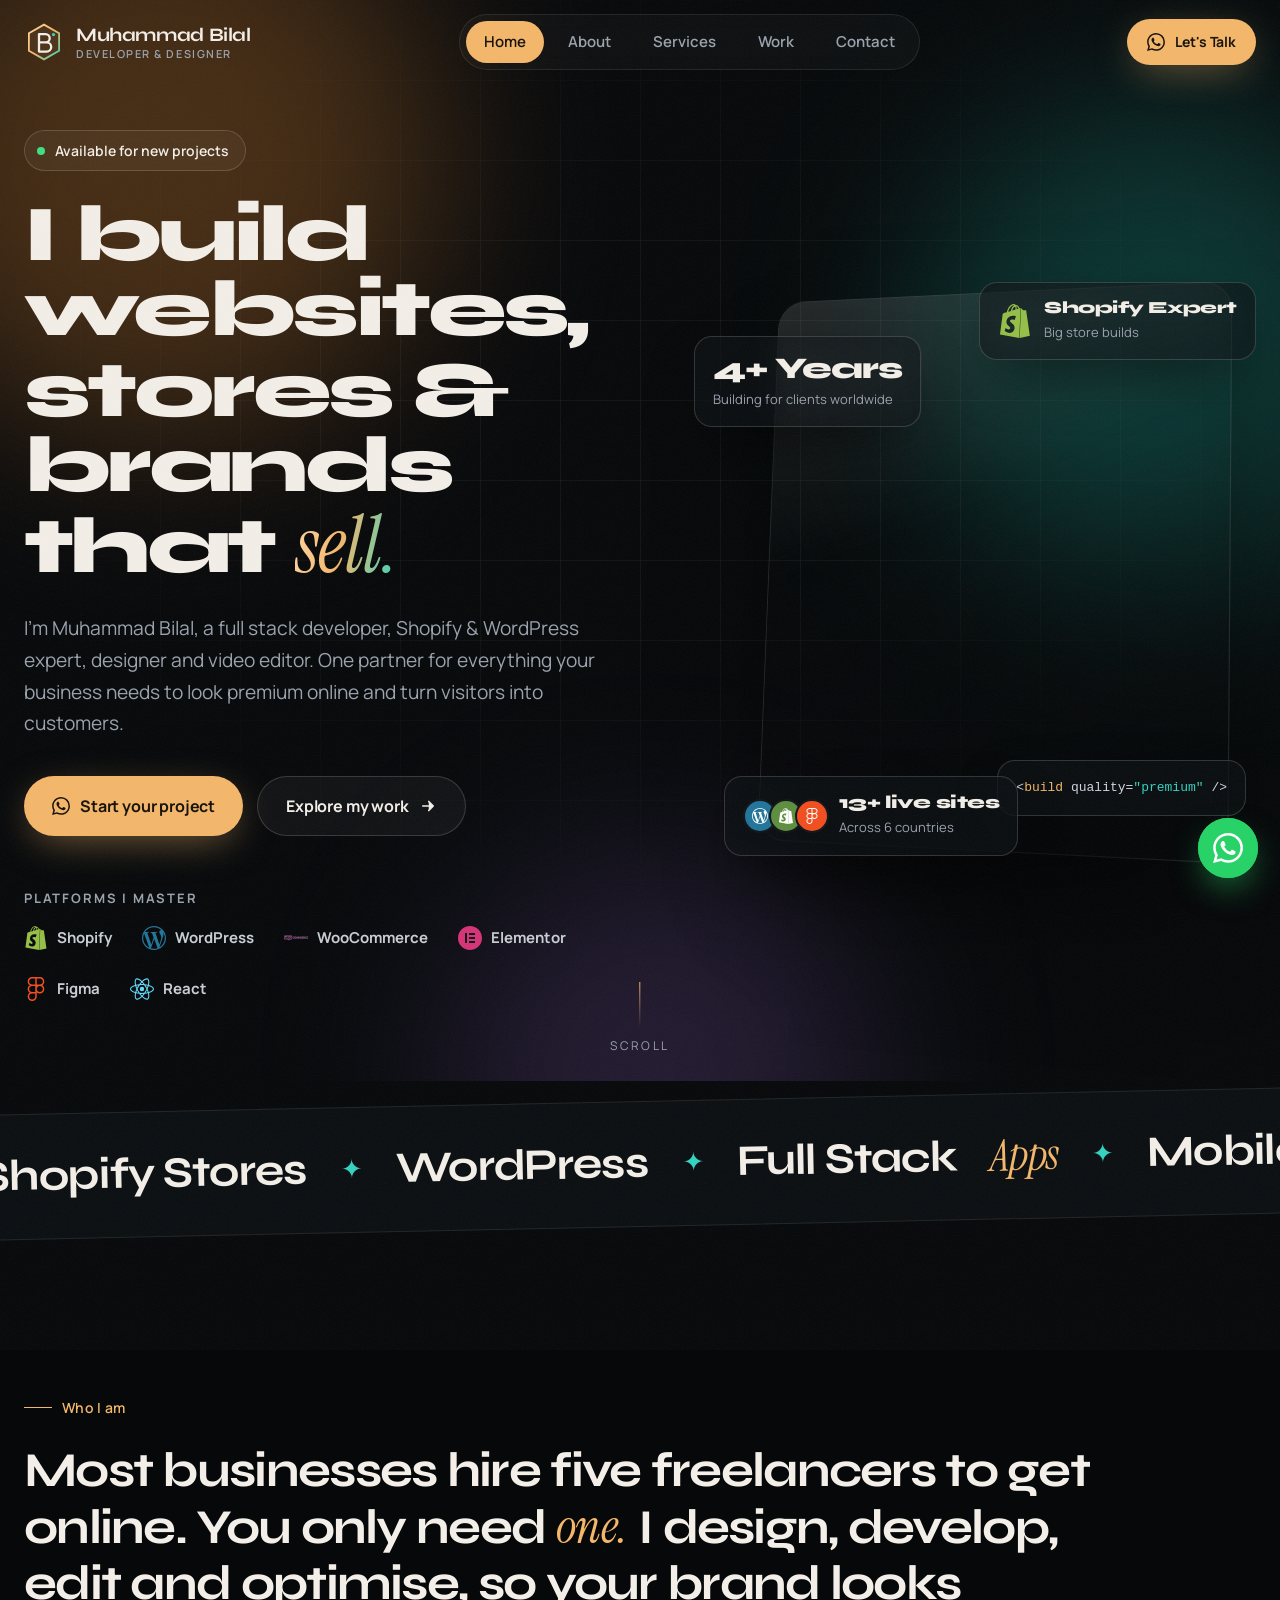
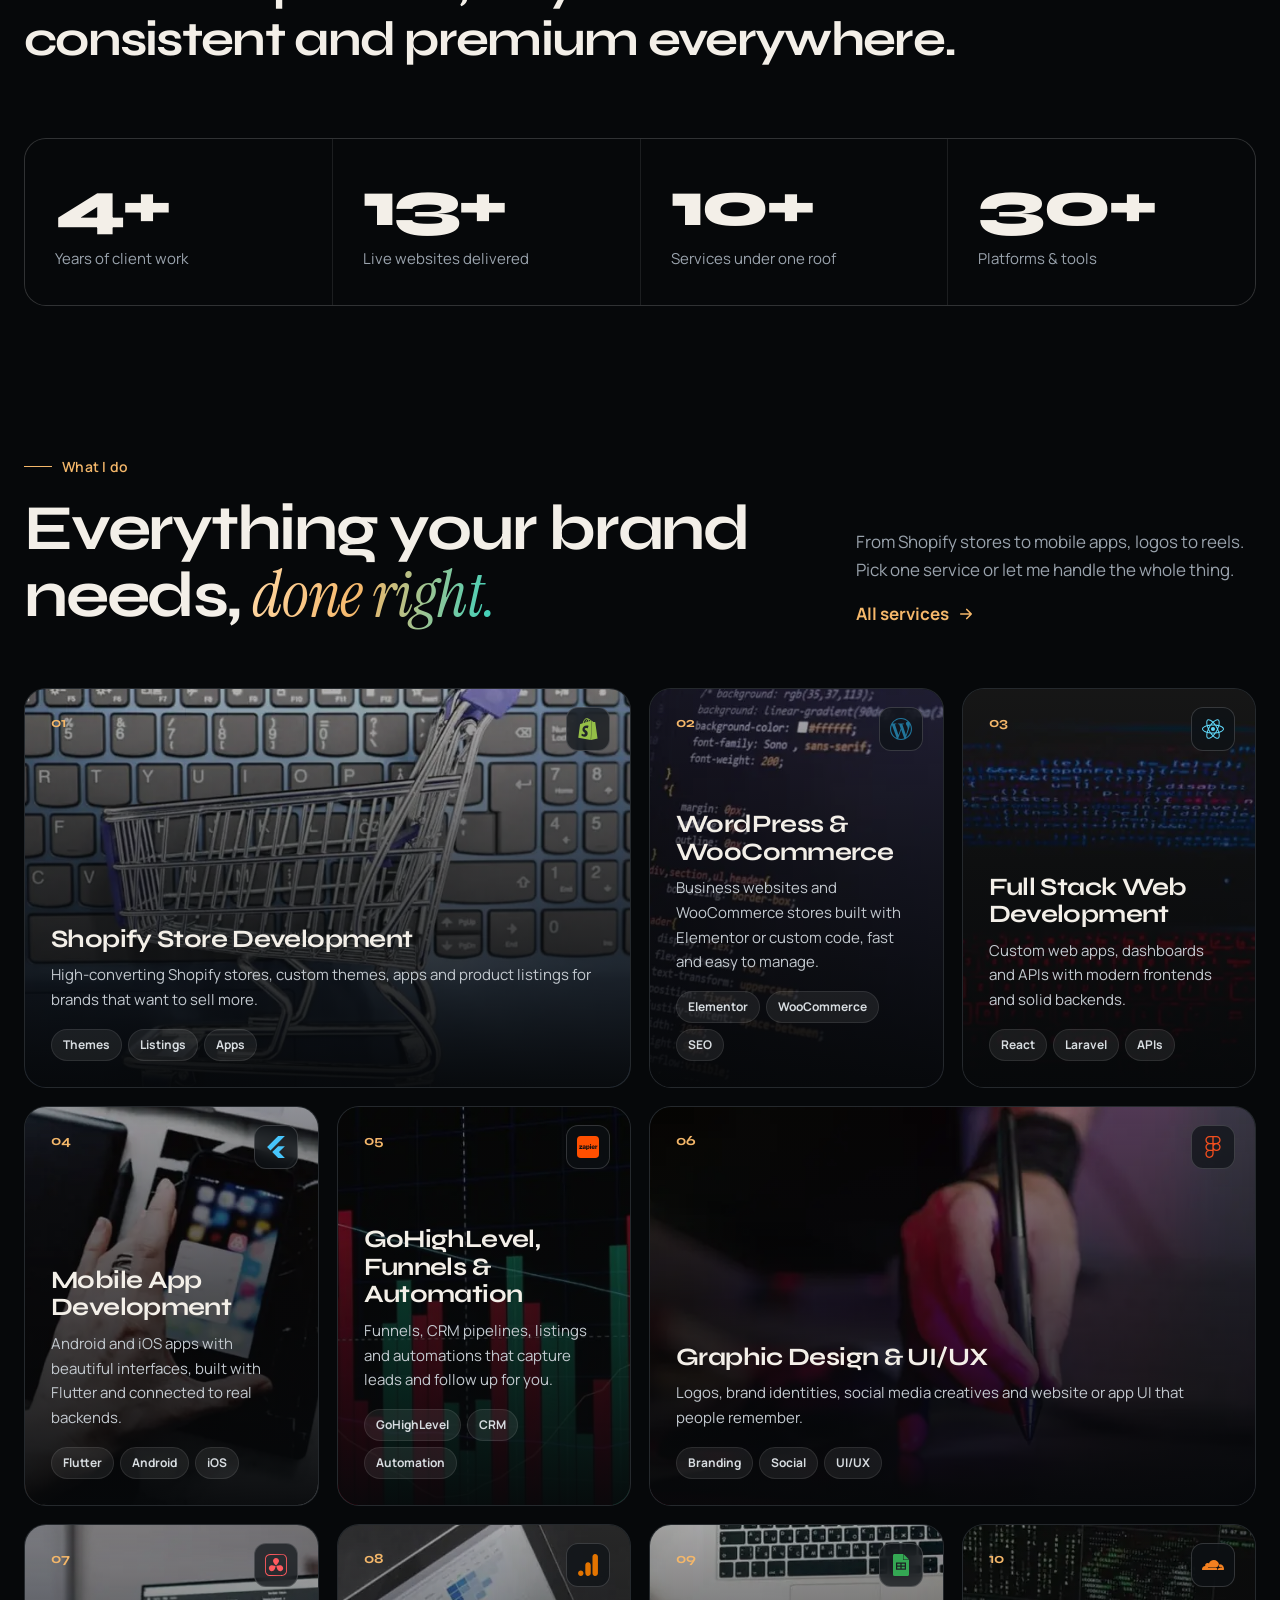
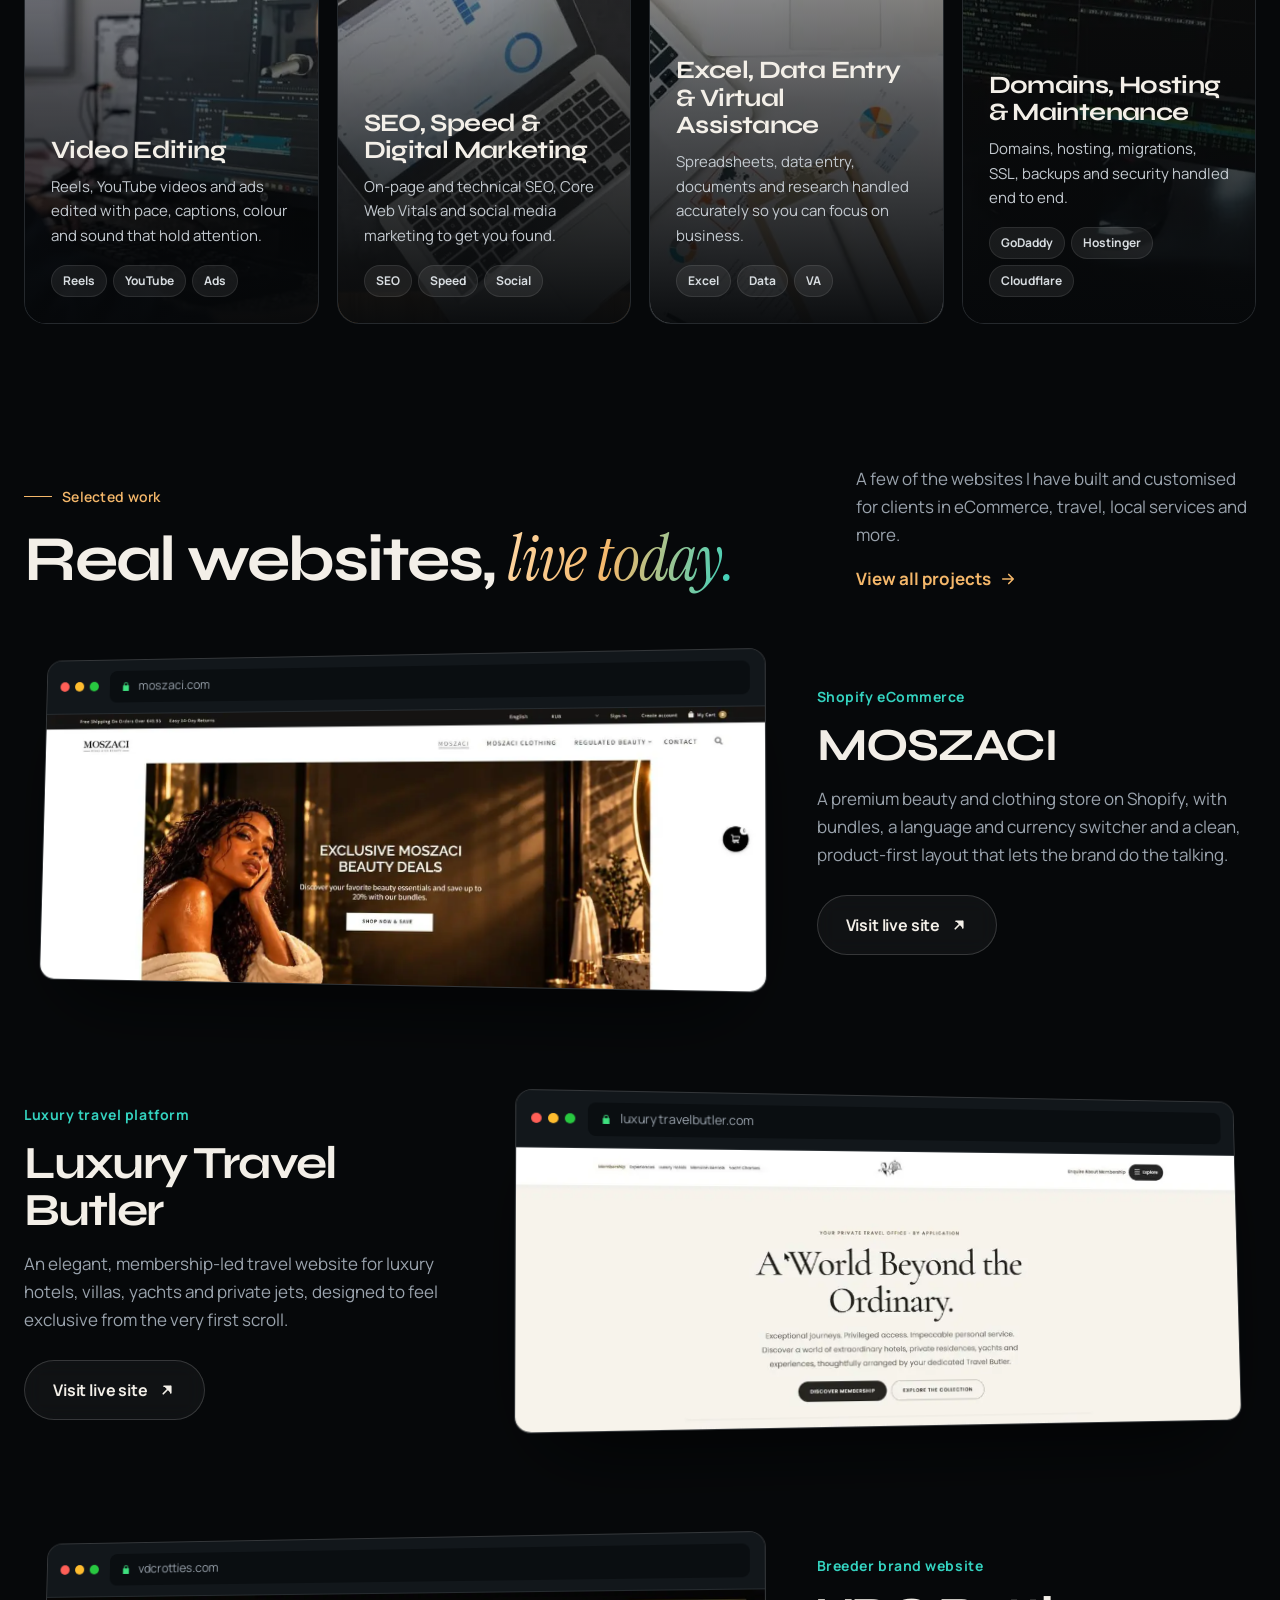
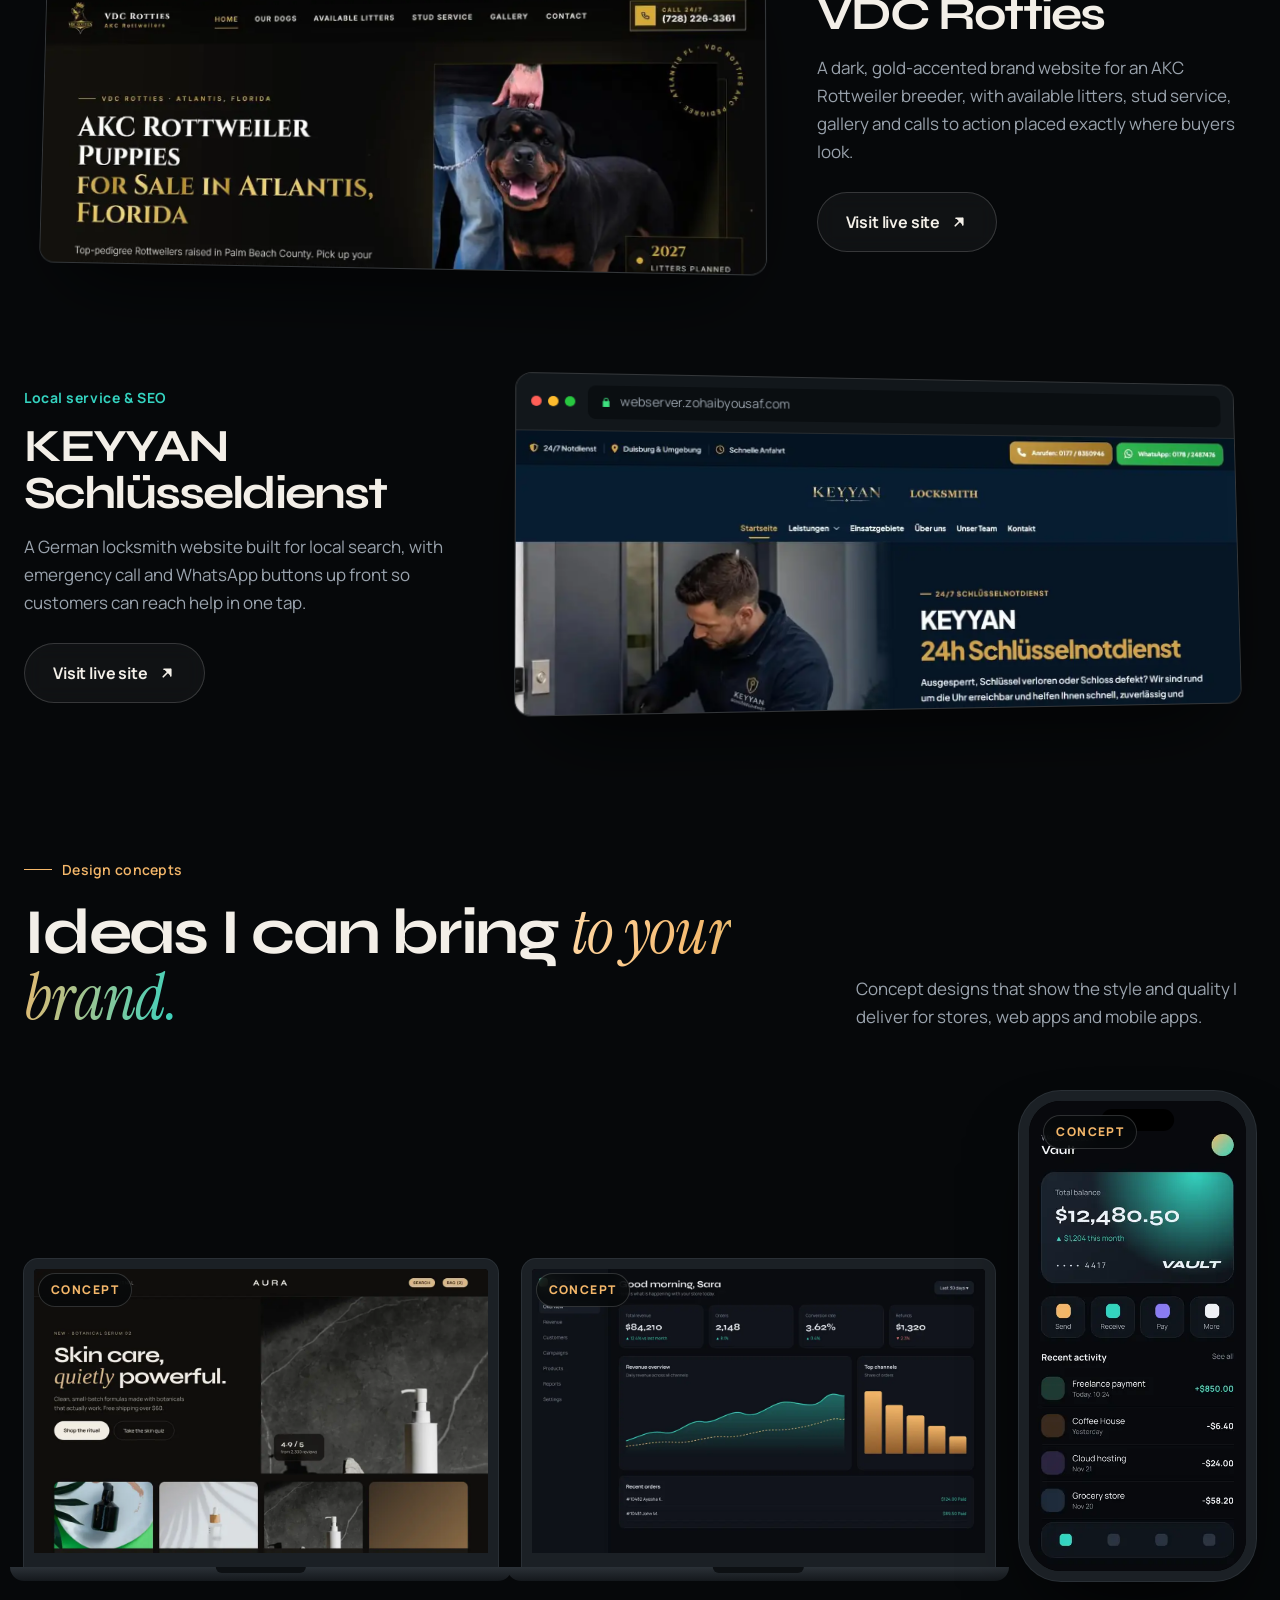
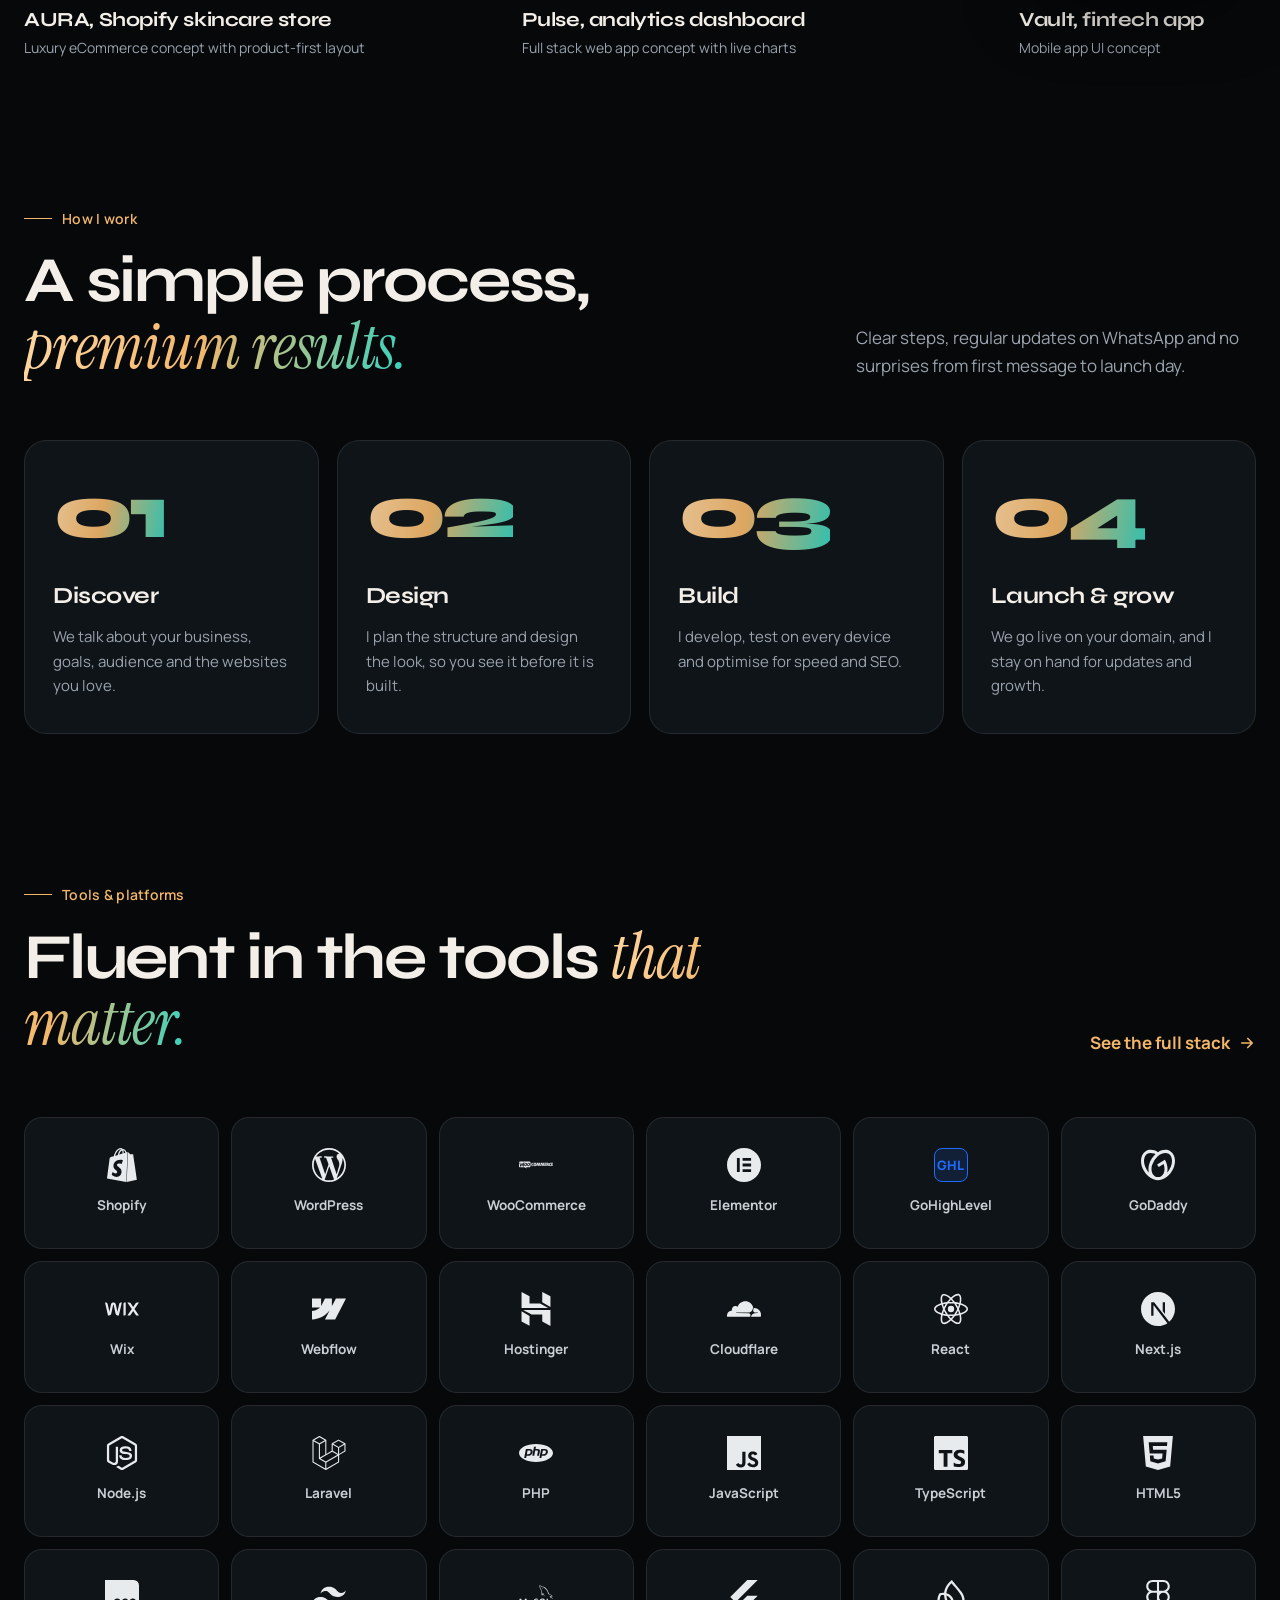
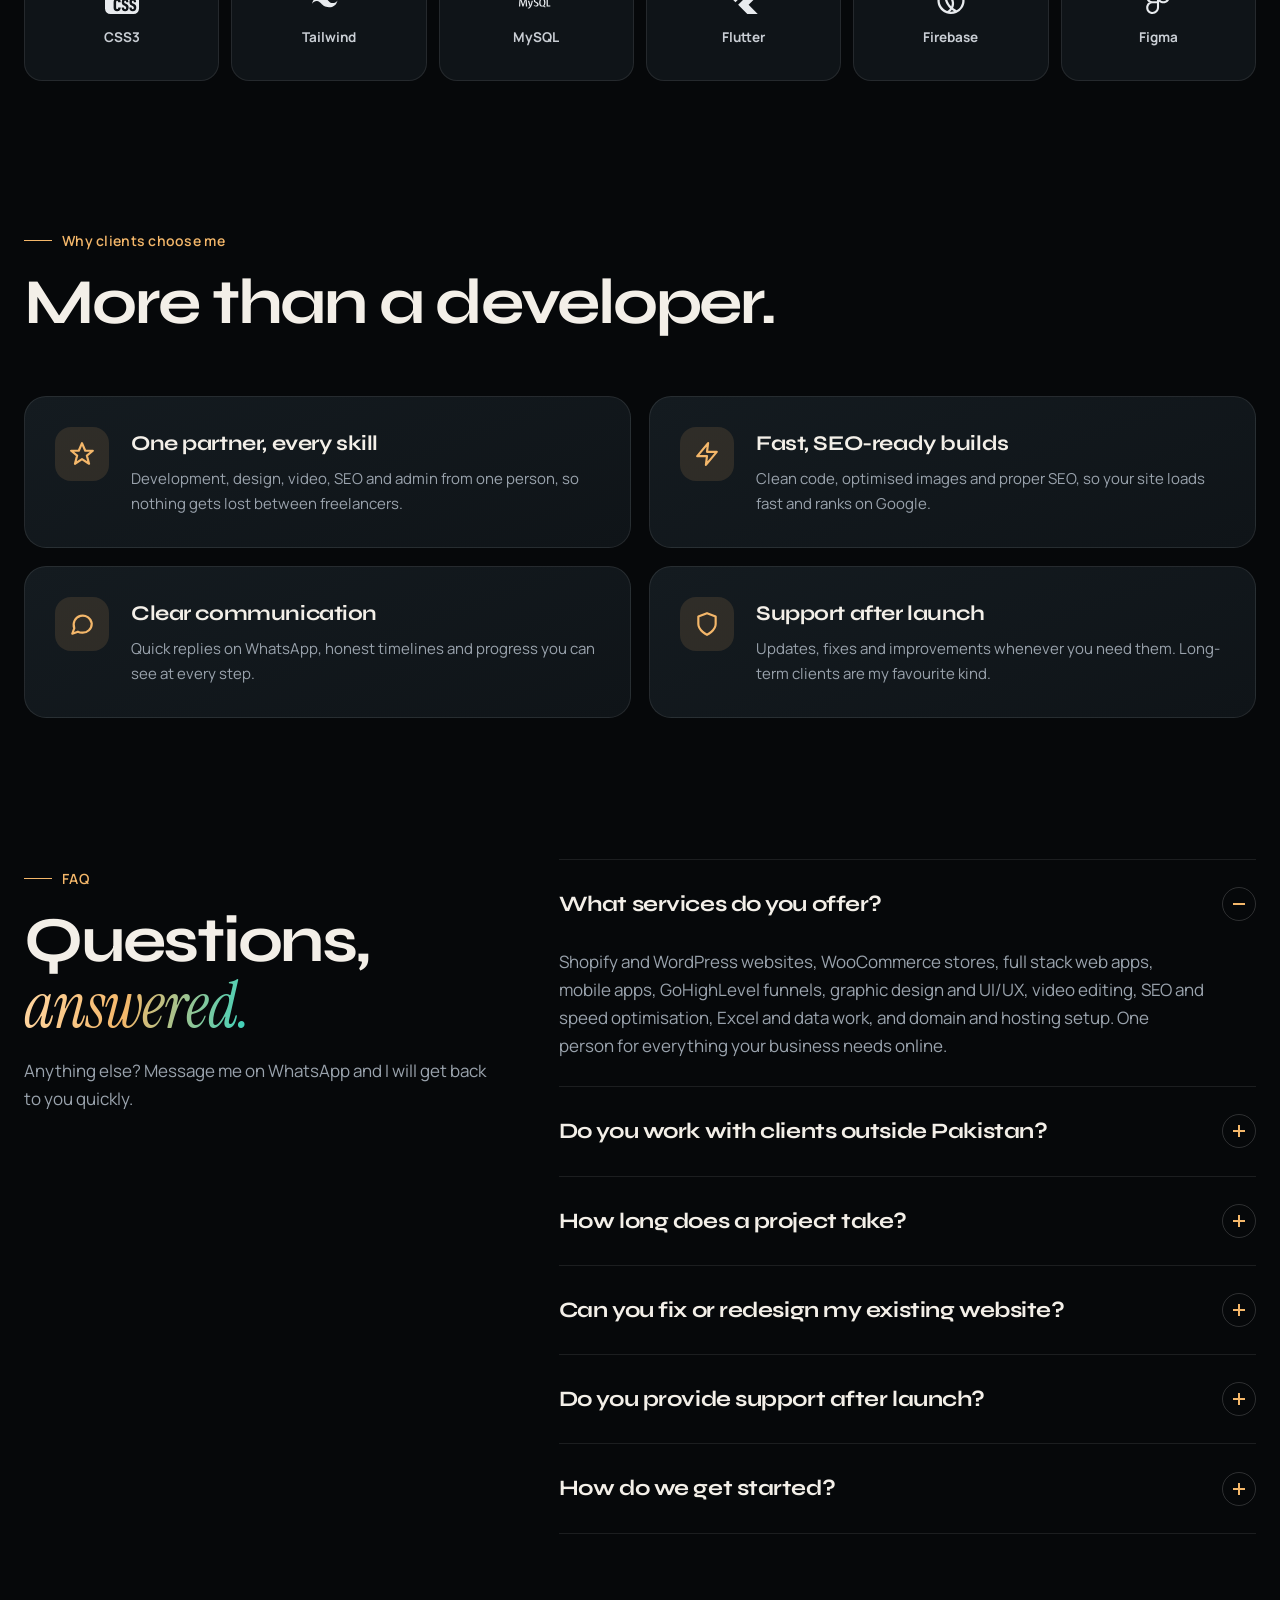
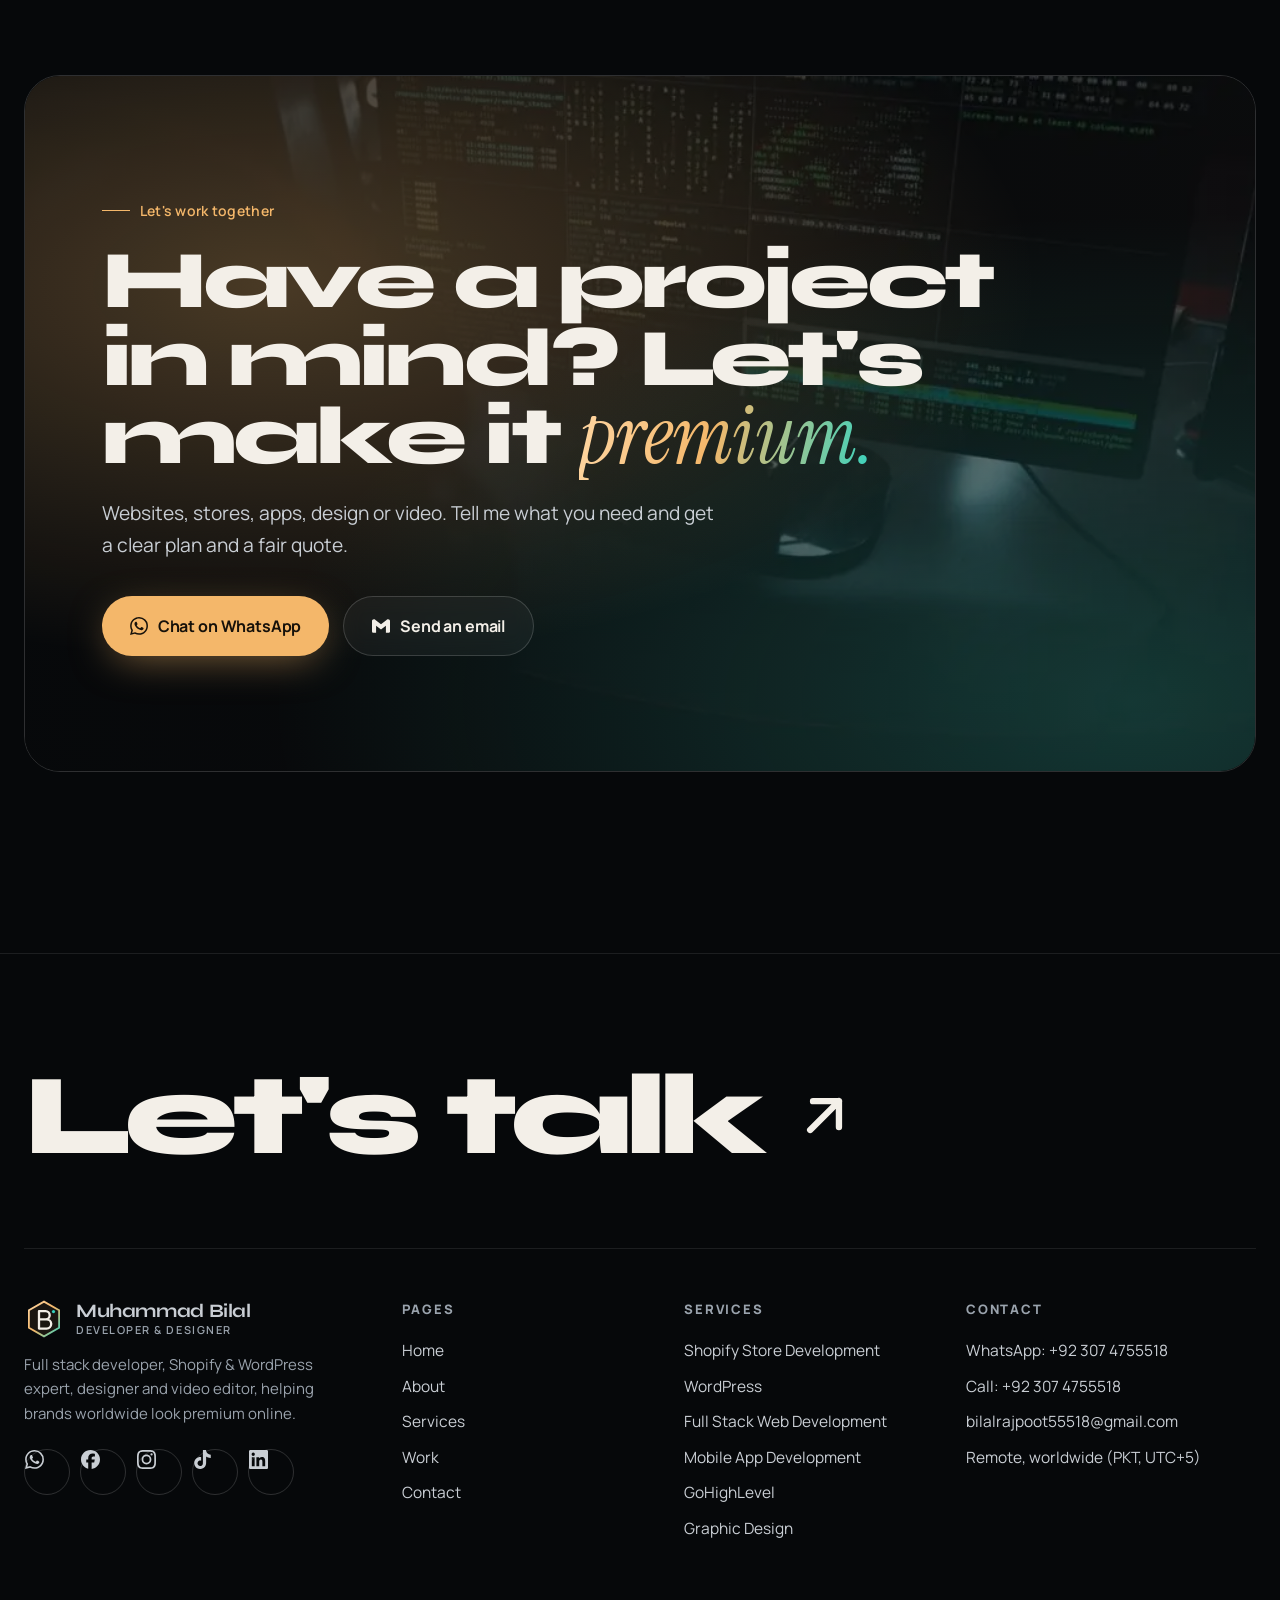
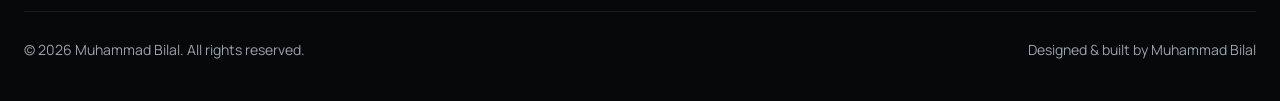
==== commit 713775f0: "Launch new premium multi-page website" ====
--- a/index.html
+++ b/index.html
@@ -2,930 +2,348 @@
 <html lang="en">
 <head>
 <meta charset="UTF-8">
-<meta name="viewport" content="width=device-width, initial-scale=1">
-<title>Muhammad Bilal | WordPress &amp; Web Developer</title>
-<meta name="description" content="Muhammad Bilal is a WordPress, WooCommerce and Shopify developer with 4+ years of experience building business websites, online stores and custom web solutions.">
-<meta property="og:title" content="Muhammad Bilal | WordPress &amp; Web Developer">
-<meta property="og:description" content="Business websites, online stores and custom web solutions built with WordPress, Elementor, WooCommerce and Shopify.">
+<meta name="viewport" content="width=device-width, initial-scale=1, viewport-fit=cover">
+<title>Muhammad Bilal | Full Stack Developer, Shopify &amp; WordPress Expert</title>
+<meta name="description" content="Muhammad Bilal builds premium Shopify stores, WordPress websites, web apps and mobile apps, plus graphic design, video editing and SEO. Hire a full stack developer today.">
+<meta name="robots" content="index,follow,max-image-preview:large">
+<meta name="author" content="Muhammad Bilal">
+<meta name="theme-color" content="#06080A">
+<link rel="canonical" href="https://bilaldev-portfolio.github.io/">
 <meta property="og:type" content="website">
-<link rel="icon" href="data:image/svg+xml,%3Csvg xmlns='http://www.w3.org/2000/svg' viewBox='0 0 64 64'%3E%3Ccircle cx='32' cy='32' r='30' fill='%23FD3F00'/%3E%3Ctext x='32' y='42' text-anchor='middle' font-family='Arial' font-weight='700' font-size='28' fill='%23fff'%3EB%3C/text%3E%3C/svg%3E">
-<link rel="preconnect" href="https://fonts.googleapis.com">
-<link rel="preconnect" href="https://fonts.gstatic.com" crossorigin>
-<link href="https://fonts.googleapis.com/css2?family=Inter:wght@400;500;600&family=Space+Grotesk:wght@400;500;600;700&display=swap" rel="stylesheet">
-<style>
-:root{
-  --bg:#EFEFEF;
-  --white:#FFFFFF;
-  --black:#000000;
-  --dark:#0E0E0E;
-  --dark2:#1B1B1B;
-  --text:#474747;
-  --soft:#9A9A9A;
-  --line:#E2E2E2;
-  --accent:#FD3F00;
-  --head:'Space Grotesk', sans-serif;
-  --body:'Inter', sans-serif;
-}
-*{box-sizing:border-box;margin:0;padding:0}
-html{scroll-behavior:smooth}
-body{background:var(--bg);color:var(--text);font-family:var(--body);font-size:16px;line-height:1.55;-webkit-font-smoothing:antialiased;overflow-x:hidden}
-img{max-width:100%;display:block}
-a{color:inherit;text-decoration:none}
-button{font-family:inherit}
-:focus-visible{outline:2px solid var(--accent);outline-offset:3px}
-section[id]{scroll-margin-top:90px}
-.container{max-width:1200px;margin:0 auto;padding-left:24px;padding-right:24px}
-.ico{width:18px;height:18px;flex-shrink:0}
-
-/* ---------- Shared pieces ---------- */
-.sec-label{display:inline-flex;align-items:center;gap:6px;font-size:13px;font-weight:500;color:var(--black)}
-.sec-label .num{color:var(--accent)}
-.dark-sec .sec-label{color:var(--white)}
-.h-title{font-family:var(--head);font-weight:700;font-size:clamp(32px,3.6vw,46px);line-height:1.2;letter-spacing:-.04em;color:var(--black)}
-.dark-sec .h-title{color:var(--white)}
-.reveal span{color:#C4C4C4;transition:color .25s}
-.reveal span.on{color:var(--black)}
-.dark-sec .reveal span{color:#4A4A4A}
-.dark-sec .reveal span.on{color:var(--white)}
-
-.nbtn{display:inline-flex;align-items:center;gap:12px;padding:4px 16px 4px 4px;border-radius:10px;font-size:14px;font-weight:600;cursor:pointer;border:0;line-height:1;transition:transform .2s}
-.nbtn:hover{transform:translateY(-2px)}
-.nbtn .bi{width:32px;height:32px;border-radius:7px;background:var(--accent);color:var(--white);display:grid;place-items:center}
-.nbtn .bi svg{width:16px;height:16px}
-.nbtn-white{background:var(--white);color:var(--black)}
-.nbtn-black{background:var(--black);color:var(--white)}
-.nbtn-outline{background:transparent;color:var(--white);border:1px solid rgba(255,255,255,.6)}
-
-/* ---------- Header ---------- */
-.header{position:fixed;top:0;left:0;right:0;z-index:60;transition:background .3s}
-.header.scrolled{background:rgba(0,0,0,.85);backdrop-filter:blur(10px);-webkit-backdrop-filter:blur(10px)}
-.header-in{display:flex;align-items:center;justify-content:space-between;height:84px}
-.logo{display:flex;align-items:center;gap:10px;color:var(--white);font-family:var(--head);font-weight:700;font-size:22px;letter-spacing:-.03em}
-.logo-mark{width:34px;height:34px;border-radius:50%;background:linear-gradient(180deg,var(--accent) 50%,var(--white) 50%);display:grid;place-items:center;font-size:17px;color:var(--black);font-weight:700}
-.head-nav{display:flex;gap:30px}
-.head-nav a{color:rgba(255,255,255,.75);font-size:15px;font-weight:500}
-.head-nav a:hover{color:var(--white)}
-.head-pill{display:flex;align-items:center;gap:6px;background:var(--white);border-radius:10px;padding:4px}
-.menu-toggle{width:38px;height:36px;border:0;background:transparent;cursor:pointer;display:grid;place-items:center;color:var(--black)}
-.menu-toggle svg{width:22px;height:22px}
-.head-pill .hire{background:var(--accent);color:var(--white);padding:10px 16px;border-radius:8px;font-size:14px;font-weight:600}
-
-/* Offcanvas */
-.oc{position:fixed;inset:0;z-index:80;visibility:hidden}
-.oc.open{visibility:visible}
-.oc-bg{position:absolute;inset:0;background:rgba(0,0,0,.6);opacity:0;transition:opacity .3s}
-.oc.open .oc-bg{opacity:1}
-.oc-panel{position:absolute;top:0;right:0;bottom:0;width:min(420px,100%);background:var(--dark);color:var(--white);padding:28px 32px;transform:translateX(100%);transition:transform .35s;display:flex;flex-direction:column;overflow-y:auto}
-.oc.open .oc-panel{transform:none}
-.oc-close{align-self:flex-end;background:var(--accent);color:var(--white);border:0;width:40px;height:40px;border-radius:50%;font-size:22px;cursor:pointer}
-.oc-nav{display:flex;flex-direction:column;margin-top:30px}
-.oc-nav a{font-family:var(--head);font-size:30px;font-weight:600;letter-spacing:-.03em;padding:10px 0;border-bottom:1px solid rgba(255,255,255,.08)}
-.oc-nav a:hover{color:var(--accent)}
-.oc-info{margin-top:auto;padding-top:32px;font-size:15px;color:#BDBDBD}
-.oc-info a{display:block;color:var(--white);font-weight:500;margin-top:6px}
-
-/* ---------- Hero ---------- */
-.hero{position:relative;background:var(--black);color:var(--white);border-radius:0 0 40px 40px;overflow:hidden;padding:120px 0 60px}
-.hero::before{content:"";position:absolute;inset:0;background:
-  radial-gradient(500px 420px at 52% 38%,rgba(253,63,0,.35),transparent 70%),
-  repeating-linear-gradient(90deg,rgba(255,255,255,.035) 0 1px,transparent 1px 150px);pointer-events:none}
-.hero-grid{position:relative;display:grid;grid-template-columns:1fr 430px 1fr;gap:36px;align-items:stretch;min-height:560px}
-.hero-left{display:flex;flex-direction:column;justify-content:space-between;padding:40px 0 10px}
-.hero-left p{font-size:16px;font-weight:500;line-height:1.5;max-width:270px;color:var(--white)}
-.hero-left .nbtn{margin-top:18px}
-.clients{margin-top:40px}
-.clients strong{display:block;font-family:var(--head);font-size:16px;font-weight:600}
-.clients strong span{color:var(--accent)}
-.chips{display:flex;flex-wrap:wrap;gap:8px;margin-top:14px}
-.chips span{border:1px solid rgba(255,255,255,.25);border-radius:999px;padding:5px 12px;font-size:13px;color:#DADADA}
-
-.hero-center{display:flex;gap:0;border-radius:22px;overflow:hidden}
-.hero-photo{position:relative;flex:1;background:radial-gradient(circle at 50% 35%,#3a1204 0%,#120502 55%,#050505 100%);min-height:520px}
-.hero-photo img{position:absolute;inset:0;width:100%;height:100%;object-fit:cover;z-index:2}
-.hero-photo .mono{position:absolute;inset:0;display:grid;place-items:center;font-family:var(--head);font-weight:700;font-size:170px;letter-spacing:-.08em;color:transparent;-webkit-text-stroke:2px rgba(253,63,0,.85);z-index:1}
-.hero-photo .code-tag{position:absolute;left:22px;right:22px;bottom:22px;z-index:1;background:rgba(255,255,255,.06);border:1px solid rgba(255,255,255,.12);border-radius:12px;padding:12px 14px;font-family:var(--head);font-size:14px;color:#E4E4E4}
-.hero-photo .code-tag b{color:var(--accent);font-weight:600}
-.strip{width:52px;background:var(--accent);overflow:hidden;position:relative}
-.strip-track{position:absolute;left:0;right:0;top:0;display:flex;flex-direction:column;align-items:center;animation:stripMove 22s linear infinite}
-.strip-track span{writing-mode:vertical-rl;font-family:var(--head);font-weight:600;font-size:19px;color:var(--white);padding:14px 0;white-space:nowrap}
-.strip-track i{font-style:normal;color:var(--black);font-size:16px}
-@keyframes stripMove{from{transform:translateY(0)}to{transform:translateY(-50%)}}
-
-.hero-right{display:flex;flex-direction:column;justify-content:center;padding:20px 0}
-.award{color:var(--accent);font-size:14px;font-weight:500}
-.hero h1{font-family:var(--head);font-weight:700;font-size:clamp(48px,5.2vw,72px);line-height:.95;letter-spacing:-.06em;margin:16px 0 18px}
-.hero-right .role{color:#CFCFCF;font-size:16px;max-width:320px}
-.hero-meta{display:flex;align-items:center;gap:18px;margin-top:34px}
-.mini-shot{width:118px;height:118px;border-radius:16px;overflow:hidden;border:1px solid rgba(255,255,255,.2);background:#1a1a1a;flex-shrink:0}
-.mini-shot img{width:100%;height:100%;object-fit:cover;object-position:top;color:transparent}
-.badges{display:flex}
-.badges span{width:36px;height:36px;border-radius:50%;border:2px solid var(--black);display:grid;place-items:center;font-size:11px;font-weight:700;margin-left:-8px;color:var(--white)}
-.badges span:first-child{margin-left:0}
-.big-num{font-family:var(--head);font-size:44px;font-weight:700;letter-spacing:-.04em;line-height:1;margin-top:10px}
-.small-cap{font-size:12px;font-weight:600;color:#CFCFCF;margin-top:8px;line-height:1.3}
-
-.social-ring{position:absolute;left:-150px;top:50%;width:260px;height:260px;margin-top:-130px;border:1px solid rgba(253,63,0,.55);border-radius:50%;z-index:2}
-.social-ring a{position:absolute;left:50%;top:50%;width:36px;height:36px;margin:-18px 0 0 -18px;border-radius:50%;background:var(--accent);color:var(--white);display:grid;place-items:center}
-.social-ring a svg{width:16px;height:16px}
-.social-ring a:nth-child(1){transform:rotate(-38deg) translate(130px) rotate(38deg)}
-.social-ring a:nth-child(2){transform:translate(130px)}
-.social-ring a:nth-child(3){transform:rotate(38deg) translate(130px) rotate(-38deg)}
-
-/* ---------- About ---------- */
-.about{padding:110px 0}
-.about-grid{display:grid;grid-template-columns:260px 1fr;gap:60px}
-.about-side .star{display:block;margin:40px 0 50px;width:70px;height:70px;color:#BDBDBD}
-.stat{border-top:1px solid #D4D4D4;padding-top:12px;margin-bottom:40px}
-.stat-top{display:flex;justify-content:space-between;font-size:13px;color:var(--text)}
-.stat-num{font-family:var(--head);font-size:46px;font-weight:700;color:var(--black);letter-spacing:-.04em;line-height:1;margin:16px 0 10px}
-.stat p{font-size:14px;max-width:200px}
-.about-main .h-title{max-width:820px}
-.about-cards{display:grid;grid-template-columns:1fr 1fr;gap:20px;margin-top:44px}
-.about-visual{border-radius:20px;overflow:hidden;background:var(--black);position:relative;min-height:440px;padding:22px;display:flex;flex-direction:column;justify-content:flex-end}
-.about-visual::before{content:"";position:absolute;inset:0;background:radial-gradient(360px 300px at 30% 20%,rgba(253,63,0,.45),transparent 70%)}
-.frame{position:relative;background:#1b1b1b;border:1px solid #333;border-radius:12px;overflow:hidden}
-.frame-bar{display:flex;gap:5px;padding:9px 10px;border-bottom:1px solid #333}
-.frame-bar i{width:8px;height:8px;border-radius:50%;background:#444}
-.frame img{width:100%;aspect-ratio:16/11;object-fit:cover;object-position:top;color:transparent}
-.about-visual .cap{position:relative;color:var(--white);font-family:var(--head);font-size:22px;font-weight:600;letter-spacing:-.03em;margin-top:18px}
-.info-col{display:flex;flex-direction:column;gap:20px}
-.info-card{background:var(--white);border-radius:20px;padding:26px}
-.info-card h3{display:flex;align-items:center;gap:10px;font-family:var(--head);font-size:24px;font-weight:600;color:var(--black);letter-spacing:-.03em}
-.info-card h3 svg{width:26px;height:26px;color:var(--accent)}
-.info-card p{font-size:14px;margin-top:12px}
-.checks{list-style:none;display:grid;grid-template-columns:1fr 1fr;gap:10px 14px;margin-top:16px}
-.checks li{display:flex;align-items:center;gap:8px;font-size:13px;color:var(--black)}
-.checks li::before{content:"";width:14px;height:14px;border-radius:50%;border:1.5px solid var(--accent);flex-shrink:0;background:radial-gradient(circle,var(--accent) 35%,transparent 40%)}
-.who{display:flex;align-items:center;justify-content:space-between;gap:12px}
-.who-left{display:flex;align-items:center;gap:12px}
-.avatar{width:48px;height:48px;border-radius:50%;background:var(--black);color:var(--white);display:grid;place-items:center;font-family:var(--head);font-weight:700}
-.who strong{display:block;font-family:var(--head);color:var(--black);font-size:16px}
-.who small{font-size:13px}
-
-/* ---------- Why (bento) ---------- */
-.why{background:var(--black);padding:110px 0;position:relative;overflow:hidden}
-.why::before{content:"";position:absolute;inset:0;background:radial-gradient(800px 400px at 80% 110%,rgba(255,255,255,.07),transparent 70%),radial-gradient(600px 300px at 10% -10%,rgba(255,255,255,.05),transparent 70%)}
-.why .container{position:relative}
-.center-head{text-align:center;max-width:720px;margin:0 auto 50px}
-.center-head .h-title{margin-top:14px}
-.bento{display:grid;grid-template-columns:2fr 1fr;gap:12px;max-width:980px;margin:0 auto}
-.bento-left{display:grid;grid-template-columns:repeat(6,1fr);gap:12px}
-.bc{border-radius:16px;padding:22px;min-height:230px;position:relative;overflow:hidden}
-.bc.w3{grid-column:span 3}
-.bc.w2{grid-column:span 2}
-.bc-white{background:var(--white);color:var(--black)}
-.bc-orange{background:var(--accent);color:var(--white)}
-.bc-gray{background:linear-gradient(160deg,#d9d6d2,#a9a49f);color:var(--black)}
-.bc-dark{background:radial-gradient(circle at 50% 30%,#3b2a20,#121212 70%);color:var(--white);display:grid;place-items:center;text-align:center}
-.bc small{font-size:12px;color:#6b6b6b;display:block}
-.bc h3{font-family:var(--head);font-size:21px;font-weight:600;letter-spacing:-.03em;line-height:1.2;margin-top:8px}
-.bc p{font-size:13px;margin-top:6px}
-.bc .corner{position:absolute;top:20px;right:22px;font-family:var(--head);font-size:24px;font-weight:700}
-.bc .nbtn{position:absolute;left:22px;bottom:22px}
-.bc-orange .bigl{position:absolute;right:-6px;bottom:-40px;font-family:var(--head);font-size:180px;font-weight:700;font-style:italic;color:rgba(255,255,255,.18);line-height:1}
-.bc-orange p{color:rgba(255,255,255,.9)}
-.plat{display:flex;flex-wrap:wrap;gap:8px;margin-top:20px}
-.plat span{width:38px;height:38px;border-radius:50%;display:grid;place-items:center;font-size:11px;font-weight:700;color:var(--white)}
-.bc-tall{background:var(--white);border-radius:16px;padding:22px;display:flex;flex-direction:column}
-.bc-tall .row{display:flex;justify-content:space-between;align-items:flex-start;gap:10px}
-.bc-tall .row small{font-size:12px;color:#6b6b6b}
-.bc-tall .num{font-family:var(--head);font-size:30px;font-weight:700;color:var(--black);letter-spacing:-.04em;line-height:1}
-.thumbs{display:grid;grid-template-columns:repeat(3,1fr);gap:10px;margin:26px 0 20px}
-.thumbs a{aspect-ratio:1;border-radius:50%;overflow:hidden;background:#e9e9e9;border:2px solid #f2f2f2}
-.thumbs img{width:100%;height:100%;object-fit:cover;object-position:top left;color:transparent}
-.bc-tall .brand{margin-top:auto;text-align:center;font-family:var(--head);font-weight:700;font-size:18px;color:var(--black);letter-spacing:-.02em}
-
-/* ---------- Services ---------- */
-.services{padding:110px 0}
-.split-head{display:grid;grid-template-columns:1.2fr 1fr;gap:40px;align-items:end;margin-bottom:46px}
-.split-head .side p{font-size:15px;max-width:340px}
-.split-head .side .nbtn{margin-top:18px}
-.svc-box{background:var(--white);border-radius:22px;padding:16px}
-.svc-item{display:flex;align-items:center;gap:30px;background:var(--bg);border-radius:18px;padding:26px 28px;width:62%;margin-top:-1px}
-.svc-item:nth-child(2),.svc-item:nth-child(4){margin-left:19%}
-.svc-item:nth-child(3){margin-left:38%}
-.svc-item:nth-child(6){margin-left:19%}
-.svc-item h3{font-family:var(--head);font-size:clamp(24px,2.6vw,36px);font-weight:500;letter-spacing:-.04em;color:var(--black);text-transform:uppercase;line-height:1;min-width:0;flex:1}
-.svc-item .tags{display:flex;flex-wrap:wrap;gap:6px;max-width:230px}
-.svc-item .tags span{font-size:10px;font-weight:600;text-transform:uppercase;background:var(--white);border:1px solid var(--line);border-radius:6px;padding:4px 8px;color:var(--text)}
-
-/* ---------- Platforms ---------- */
-.platforms{padding:0 0 110px}
-.logo-grid{display:grid;grid-template-columns:repeat(6,1fr);gap:12px}
-.logo-grid div{background:var(--white);border-radius:14px;height:86px;display:grid;place-items:center;font-family:var(--head);font-weight:600;font-size:19px;color:#8C8C8C;letter-spacing:-.02em;text-align:center;padding:0 8px}
-.logo-grid .lg-btn{background:transparent}
-
-/* ---------- Works ---------- */
-.works{background:var(--black);padding:100px 0 110px}
-.line-head{display:flex;align-items:center;gap:20px}
-.line-head .bar{flex:1;height:1px;background:rgba(255,255,255,.2)}
-.line-head .right{color:var(--white);font-family:var(--head);font-weight:600;font-size:14px;text-transform:uppercase}
-.works .big-title{font-family:var(--head);font-weight:700;font-size:clamp(44px,6vw,84px);letter-spacing:-.05em;text-transform:uppercase;color:var(--white);text-align:center;margin:40px 0 50px;line-height:1}
-.work-list{max-width:820px;margin:0 auto;display:flex;flex-direction:column;gap:22px}
-.wcard{display:grid;grid-template-columns:1fr 1fr;border:2px solid var(--white);border-radius:18px;overflow:hidden;background:var(--black)}
-.wcard:nth-child(even) .wimg{order:2}
-.wimg{background:#1b1b1b;min-height:300px}
-.wimg img{width:100%;height:100%;object-fit:cover;object-position:top;color:transparent}
-.wtext{padding:26px;display:flex;flex-direction:column;color:var(--white);border-left:2px solid var(--white)}
-.wcard:nth-child(even) .wtext{border-left:0;border-right:2px solid var(--white)}
-.wtext h3{font-family:var(--head);font-size:24px;font-weight:700;letter-spacing:-.03em;text-transform:uppercase;line-height:1.15}
-.wtext .meta{margin-top:auto;font-size:13px;color:#BDBDBD;line-height:1.8}
-.wtext .meta b{color:var(--white);font-weight:600}
-.wtext .nbtn{margin-top:18px;align-self:flex-start}
-.more-title{color:var(--white);font-family:var(--head);font-size:24px;font-weight:600;letter-spacing:-.03em;text-align:center;margin:80px 0 26px}
-.more-grid{display:grid;grid-template-columns:repeat(4,1fr);gap:16px}
-.mcard{display:block;border:1px solid rgba(255,255,255,.18);border-radius:14px;overflow:hidden;background:var(--dark2);transition:border-color .2s}
-.mcard:hover{border-color:var(--accent)}
-.mcard .ms{aspect-ratio:16/11;background:#222}
-.mcard .ms img{width:100%;height:100%;object-fit:cover;object-position:top;color:transparent}
-.mcard .mt{padding:14px 16px}
-.mcard h4{font-family:var(--head);color:var(--white);font-size:16px;font-weight:600;letter-spacing:-.02em}
-.mcard p{font-size:12px;color:#A8A8A8;margin-top:2px}
-
-/* ---------- Process ---------- */
-.process{padding:110px 0 0;overflow:hidden}
-.process-grid{display:grid;grid-template-columns:300px 1fr;gap:40px;align-items:start}
-.process-intro{text-align:right}
-.process-intro .h-title{margin-top:12px;color:#BDBDBD}
-.process-intro p{font-size:14px;margin-top:14px}
-.pcards{display:grid;grid-template-columns:repeat(3,1fr);gap:18px}
-.pcard{position:relative;background:var(--white);border-radius:0 18px 18px 18px;padding:28px 24px;margin-top:38px;min-height:300px;display:flex;flex-direction:column}
-.pcard .tab{position:absolute;top:-38px;left:0;height:38px;padding:0 30px;background:inherit;border-radius:14px 14px 0 0;display:flex;align-items:center;font-family:var(--head);font-size:20px;font-weight:700;color:var(--black)}
-.pcard.dark{background:var(--black);color:#CFCFCF}
-.pcard.dark .tab{color:var(--white)}
-.pcard .pic{width:44px;height:44px;color:var(--accent)}
-.pcard h3{font-family:var(--head);font-size:23px;font-weight:600;color:var(--black);letter-spacing:-.03em;margin-top:28px;padding-bottom:14px;border-bottom:1px solid var(--line)}
-.pcard.dark h3{color:var(--white);border-color:#2a2a2a}
-.pcard p{font-size:14px;margin-top:14px}
-.steps-word{font-family:var(--head);font-weight:700;font-size:clamp(120px,24vw,340px);letter-spacing:-.06em;line-height:.78;color:var(--accent);margin-top:60px;margin-left:-.04em;user-select:none}
-
-/* ---------- Contact ---------- */
-.contact{padding:110px 0 0}
-.contact .center-head .h-title{color:var(--black)}
-.cbox{max-width:820px;margin:0 auto;background:var(--black);border-radius:22px;padding:34px;color:var(--white)}
-.cbox .sec-label{color:var(--white)}
-.fgrid{display:grid;grid-template-columns:1fr 1fr;gap:18px 22px;margin-top:30px}
-.fgrid .full{grid-column:1/-1}
-.fgrid label{display:block;font-size:13px;font-weight:600;margin-bottom:8px}
-.fgrid label i{color:var(--accent);font-style:normal}
-.fgrid input,.fgrid select,.fgrid textarea{width:100%;background:transparent;border:1px solid rgba(255,255,255,.25);border-radius:8px;padding:11px 12px;color:var(--white);font:14px var(--body)}
-.fgrid select option{color:var(--black)}
-.fgrid textarea{min-height:110px;resize:vertical}
-.fgrid input:focus,.fgrid select:focus,.fgrid textarea:focus{outline:none;border-color:var(--accent)}
-.cbox .nbtn{margin-top:24px}
-.cfoot{display:flex;justify-content:space-between;align-items:center;flex-wrap:wrap;gap:14px;margin-top:30px;padding-top:22px;border-top:1px solid rgba(255,255,255,.12)}
-.cfoot .avatar{background:var(--accent)}
-.cfoot strong{display:block;font-family:var(--head);font-size:15px}
-.cfoot small{font-size:12px;color:#BDBDBD}
-.cfoot .who-left{display:flex;align-items:center;gap:12px}
-.cfoot a{font-family:var(--head);font-weight:600;font-size:15px}
-
-/* ---------- FAQ ---------- */
-.faq{padding:110px 0}
-.faq-grid{display:grid;grid-template-columns:1fr 380px;gap:60px;align-items:start}
-.faq-grid .h-title{margin-top:12px;color:#BDBDBD}
-.faq-list{margin-top:34px}
-.faq-list details{background:var(--white);border-radius:14px;margin-bottom:12px}
-.faq-list summary{list-style:none;cursor:pointer;display:flex;align-items:center;gap:16px;padding:20px 22px;font-family:var(--head);font-size:18px;font-weight:600;color:var(--black);letter-spacing:-.02em}
-.faq-list summary::-webkit-details-marker{display:none}
-.faq-list summary .q-num{color:var(--accent);font-size:15px}
-.faq-list summary::after{content:"+";margin-left:auto;width:30px;height:30px;border-radius:50%;background:var(--bg);display:grid;place-items:center;font-size:20px;flex-shrink:0;transition:transform .2s}
-.faq-list details[open] summary::after{transform:rotate(45deg);background:var(--accent);color:var(--white)}
-.faq-list details p{padding:0 22px 22px 54px;font-size:15px}
-.unsure{background:var(--white);border-radius:22px;padding:30px;position:sticky;top:110px}
-.unsure .avatar{border-radius:12px;background:var(--accent)}
-.unsure h3{font-family:var(--head);font-size:26px;font-weight:600;color:var(--black);letter-spacing:-.03em;line-height:1.2;margin-top:22px}
-.unsure p{font-size:14px;margin-top:10px}
-.unsure .acts{display:flex;align-items:center;gap:18px;margin-top:22px;flex-wrap:wrap}
-.unsure .acts .call{font-weight:600;color:var(--black);font-size:14px}
-
-/* ---------- Footer ---------- */
-.footer{background:var(--dark);color:#CFCFCF;position:relative;overflow:hidden;padding:90px 0 30px}
-.footer::before{content:"";position:absolute;inset:0;background:radial-gradient(500px 300px at 80% 20%,rgba(253,63,0,.22),transparent 70%),radial-gradient(400px 260px at 30% 90%,rgba(253,63,0,.14),transparent 70%)}
-.footer .container{position:relative}
-.f-top{display:grid;grid-template-columns:1.3fr 1fr 1fr;gap:40px}
-.f-top h3{font-family:var(--head);font-size:26px;font-weight:700;color:var(--white);letter-spacing:-.03em}
-.f-top p{font-size:14px;margin-top:10px;max-width:320px}
-.mail-pill{display:flex;align-items:center;justify-content:space-between;gap:10px;margin-top:20px;max-width:340px;border:1px solid rgba(255,255,255,.2);border-radius:8px;padding:4px 4px 4px 14px;font-size:14px;color:var(--white)}
-.mail-pill span{overflow:hidden;text-overflow:ellipsis;white-space:nowrap}
-.mail-pill b{width:34px;height:34px;border-radius:6px;background:var(--accent);display:grid;place-items:center;flex-shrink:0}
-.mail-pill b svg{width:16px;height:16px}
-.f-col h4{font-size:14px;color:var(--white);font-weight:600;margin-bottom:14px}
-.f-col a,.f-col span{display:block;font-size:14px;margin-bottom:8px}
-.f-col a:hover{color:var(--white)}
-.socials{max-width:320px;margin-top:50px}
-.socials a{display:flex;justify-content:space-between;align-items:center;padding:12px 0;border-bottom:1px solid rgba(255,255,255,.15);color:var(--white);font-size:15px}
-.socials a span{width:28px;height:28px;border-radius:50%;background:var(--accent);display:grid;place-items:center}
-.socials a span svg{width:14px;height:14px}
-.f-bottom{display:flex;justify-content:space-between;flex-wrap:wrap;gap:10px;margin-top:60px;padding-top:20px;border-top:1px solid rgba(255,255,255,.15);font-size:13px}
-.f-bottom .c{color:var(--accent)}
-.f-bottom .c b{color:var(--white);font-weight:600}
-.to-top{position:fixed;right:20px;bottom:20px;width:40px;height:40px;border-radius:8px;background:var(--accent);color:var(--white);display:grid;place-items:center;z-index:50;opacity:0;pointer-events:none;transition:opacity .3s}
-.to-top.show{opacity:1;pointer-events:auto}
-.to-top svg{width:18px;height:18px}
-
-/* ---------- Responsive ---------- */
-@media (max-width:1440px){
-  .social-ring{display:none}
-}
-@media (max-width:1100px){
-  .hero-grid{grid-template-columns:1fr 360px 1fr;gap:24px}
-  .head-nav{display:none}
-}
-@media (max-width:900px){
-  .hero{padding:110px 0 50px;border-radius:0 0 28px 28px}
-  .hero-grid{grid-template-columns:1fr;min-height:0;gap:30px}
-  .hero-right{order:1;padding:0}
-  .hero-left{order:2;padding:0}
-  .hero-center{order:3}
-  .hero-photo{min-height:420px}
-  .hero-left p{max-width:none}
-  .about-grid,.split-head,.process-grid,.faq-grid,.f-top{grid-template-columns:1fr}
-  .about-side{display:grid;grid-template-columns:1fr 1fr;gap:20px}
-  .about-side .sec-label{grid-column:1/-1}
-  .about-side .star{display:none}
-  .stat{margin-bottom:0}
-  .about-cards{grid-template-columns:1fr}
-  .bento{grid-template-columns:1fr}
-  .svc-item{width:100%;margin-left:0!important;margin-top:10px;flex-direction:column;align-items:flex-start;gap:14px}
-  .svc-item:first-child{margin-top:0}
-  .svc-item .tags{max-width:none}
-  .logo-grid{grid-template-columns:repeat(3,1fr)}
-  .process-intro{text-align:left}
-  .pcards{grid-template-columns:1fr}
-  .more-grid{grid-template-columns:repeat(2,1fr)}
-  .unsure{position:static}
-}
-@media (max-width:620px){
-  .container{padding-left:18px;padding-right:18px}
-  .about,.why,.services,.faq{padding:80px 0}
-  .works{padding:80px 0}
-  .process,.contact{padding-top:80px}
-  .platforms{padding-bottom:80px}
-  .bento-left{grid-template-columns:1fr}
-  .bc.w3,.bc.w2{grid-column:auto}
-  .wcard{grid-template-columns:1fr}
-  .wcard:nth-child(even) .wimg{order:0}
-  .wtext,.wcard:nth-child(even) .wtext{border:0;border-top:2px solid var(--white)}
-  .wimg{min-height:220px}
-  .more-grid{grid-template-columns:1fr}
-  .fgrid{grid-template-columns:1fr}
-  .cbox{padding:24px}
-  .checks{grid-template-columns:1fr}
-  .logo-grid{grid-template-columns:repeat(2,1fr)}
-  .line-head .right{display:none}
-  .faq-list details p{padding-left:22px}
-}
-@media (prefers-reduced-motion:reduce){
-  html{scroll-behavior:auto}
-  *,*::before,*::after{animation:none!important;transition:none!important}
-}
-</style>
+<meta property="og:site_name" content="Muhammad Bilal">
+<meta property="og:title" content="Muhammad Bilal | Full Stack Developer, Shopify &amp; WordPress Expert">
+<meta property="og:description" content="Muhammad Bilal builds premium Shopify stores, WordPress websites, web apps and mobile apps, plus graphic design, video editing and SEO. Hire a full stack developer today.">
+<meta property="og:url" content="https://bilaldev-portfolio.github.io/">
+<meta property="og:image" content="https://bilaldev-portfolio.github.io/assets/img/og.jpg">
+<meta property="og:image:width" content="1200">
+<meta property="og:image:height" content="630">
+<meta name="twitter:card" content="summary_large_image">
+<meta name="twitter:title" content="Muhammad Bilal | Full Stack Developer, Shopify &amp; WordPress Expert">
+<meta name="twitter:description" content="Muhammad Bilal builds premium Shopify stores, WordPress websites, web apps and mobile apps, plus graphic design, video editing and SEO. Hire a full stack developer today.">
+<meta name="twitter:image" content="https://bilaldev-portfolio.github.io/assets/img/og.jpg">
+<link rel="icon" href="/favicon.svg" type="image/svg+xml">
+<link rel="apple-touch-icon" href="/assets/img/apple-touch-icon.png">
+<link rel="manifest" href="/site.webmanifest">
+<link rel="preload" href="/assets/fonts/syne.woff2" as="font" type="font/woff2" crossorigin>
+<link rel="preload" href="/assets/fonts/manrope.woff2" as="font" type="font/woff2" crossorigin>
+<link rel="preload" as="image" href="/assets/img/hero.webp" type="image/webp" fetchpriority="high">
+<link rel="stylesheet" href="/assets/css/style.css">
+<script type="application/ld+json">{"@context": "https://schema.org", "@type": "Person", "name": "Muhammad Bilal", "url": "https://bilaldev-portfolio.github.io/", "jobTitle": "Full Stack Developer, Shopify & WordPress Expert", "email": "mailto:bilalrajpoot55518@gmail.com", "telephone": "+92 307 4755518", "image": "https://bilaldev-portfolio.github.io/assets/img/og.jpg", "sameAs": ["https://www.facebook.com/share/1GoYHQJWPL/", "https://www.instagram.com/bilalrajpoot9858", "https://www.tiktok.com/@shahzada_506", "https://www.linkedin.com/in/muhammad-bilal-a57043340"], "knowsAbout": ["Shopify", "WordPress", "WooCommerce", "Full Stack Development", "Mobile App Development", "GoHighLevel", "Graphic Design", "Video Editing", "SEO", "Excel"]}</script>
+<script type="application/ld+json">{"@context": "https://schema.org", "@type": "ProfessionalService", "name": "Muhammad Bilal | Web Development & Digital Services", "url": "https://bilaldev-portfolio.github.io/", "image": "https://bilaldev-portfolio.github.io/assets/img/og.jpg", "telephone": "+92 307 4755518", "email": "bilalrajpoot55518@gmail.com", "areaServed": "Worldwide", "priceRange": "$$", "founder": {"@type": "Person", "name": "Muhammad Bilal"}, "sameAs": ["https://www.facebook.com/share/1GoYHQJWPL/", "https://www.instagram.com/bilalrajpoot9858", "https://www.tiktok.com/@shahzada_506", "https://www.linkedin.com/in/muhammad-bilal-a57043340"]}</script>
+<script type="application/ld+json">{"@context": "https://schema.org", "@type": "FAQPage", "mainEntity": [{"@type": "Question", "name": "What services do you offer?", "acceptedAnswer": {"@type": "Answer", "text": "Shopify and WordPress websites, WooCommerce stores, full stack web apps, mobile apps, GoHighLevel funnels, graphic design and UI/UX, video editing, SEO and speed optimisation, Excel and data work, and domain and hosting setup. One person for everything your business needs online."}}, {"@type": "Question", "name": "Do you work with clients outside Pakistan?", "acceptedAnswer": {"@type": "Answer", "text": "Yes. I work fully remotely, and my projects include businesses in the USA, Canada, Australia, Germany, Sweden and Saudi Arabia."}}, {"@type": "Question", "name": "How long does a project take?", "acceptedAnswer": {"@type": "Answer", "text": "It depends on the scope. A landing page is quick, a full store or web app takes longer. You get a clear timeline and quote before any work starts, and regular progress updates on WhatsApp."}}, {"@type": "Question", "name": "Can you fix or redesign my existing website?", "acceptedAnswer": {"@type": "Answer", "text": "Yes. I fix bugs, speed up slow sites, improve mobile layouts, clean up plugins and redesign outdated websites without losing your content or SEO."}}, {"@type": "Question", "name": "Do you provide support after launch?", "acceptedAnswer": {"@type": "Answer", "text": "Yes. I offer updates, content changes, troubleshooting, backups and ongoing maintenance, so your website keeps working long after launch."}}, {"@type": "Question", "name": "How do we get started?", "acceptedAnswer": {"@type": "Answer", "text": "Message me on WhatsApp or email with a few lines about your business and what you need. I will reply with questions, a plan and a quote."}}]}</script>
 </head>
 <body>
-
-<!-- Header -->
-<header class="header" id="header">
-  <div class="container header-in">
-    <a href="#top" class="logo"><span class="logo-mark">B</span>Bilal</a>
-    <nav class="head-nav" aria-label="Main">
-      <a href="#about">About</a>
-      <a href="#services">Services</a>
-      <a href="#works">Works</a>
-      <a href="#process">Process</a>
-      <a href="#faq">FAQ</a>
-    </nav>
-    <div class="head-pill">
-      <button class="menu-toggle" id="menuOpen" aria-label="Open menu" aria-controls="offcanvas" aria-expanded="false">
-        <svg viewBox="0 0 24 24" fill="none" stroke="currentColor" stroke-width="2" stroke-linecap="round"><path d="M4 7h16M4 12h10M4 17h16"/></svg>
-      </button>
-      <a href="#contact" class="hire">Hire Me</a>
+<a class="sr-only" href="#main">Skip to content</a>
+<header class="header">
+  <div class="wrap header-in">
+    <a class="brand" href="/" aria-label="Muhammad Bilal home"><svg viewBox="0 0 40 40" aria-hidden="true"><defs><linearGradient id="lgm" x1="0" y1="0" x2="1" y2="1"><stop offset="0" stop-color="#FFD7A3"/><stop offset=".5" stop-color="#F4B76A"/><stop offset="1" stop-color="#34D3C0"/></linearGradient></defs><path d="M20 2.6 35.1 11.3v17.4L20 37.4 4.9 28.7V11.3z" fill="rgba(244,183,106,.08)" stroke="url(#lgm)" stroke-width="1.8"/><path d="M15 12.2h6.6a4.1 4.1 0 0 1 0 8.2H15zM15 20.4h7.6a4.6 4.6 0 0 1 0 9.2H15z" fill="none" stroke="#F3EFE8" stroke-width="2.3" stroke-linejoin="round"/><circle cx="29.5" cy="12.6" r="1.6" fill="#34D3C0"/></svg><span class="brand-name">Muhammad Bilal<small>Developer &amp; Designer</small></span></a>
+    <nav class="nav" aria-label="Main"><a href="/" aria-current="page">Home</a><a href="/about.html">About</a><a href="/services.html">Services</a><a href="/portfolio.html">Work</a><a href="/contact.html">Contact</a></nav>
+    <div class="header-cta">
+      <a class="btn btn-primary btn-sm" href="https://wa.me/923074755518" target="_blank" rel="noopener"><svg class="ico" aria-hidden="true"><use href="/assets/img/icons.svg#whatsapp"/></svg>Let's Talk</a>
+      <button class="menu-btn" aria-label="Open menu" aria-expanded="false"><span></span></button>
     </div>
   </div>
 </header>
-
-<!-- Offcanvas menu -->
-<div class="oc" id="offcanvas" aria-hidden="true">
-  <div class="oc-bg" data-close></div>
-  <div class="oc-panel" role="dialog" aria-label="Menu">
-    <button class="oc-close" data-close aria-label="Close menu">&times;</button>
-    <nav class="oc-nav">
-      <a href="#about" data-close>About</a>
-      <a href="#services" data-close>Services</a>
-      <a href="#works" data-close>Works</a>
-      <a href="#process" data-close>Process</a>
-      <a href="#faq" data-close>FAQ</a>
-      <a href="#contact" data-close>Contact</a>
-    </nav>
-    <div class="oc-info">
-      Let's work together
-      <a href="https://wa.me/923074755518" target="_blank" rel="noopener">+92 307 4755518</a>
-      <a href="mailto:bilalrajpoot55518@gmail.com">bilalrajpoot55518@gmail.com</a>
-    </div>
-  </div>
+<div class="mobile-menu" aria-label="Mobile menu">
+  <nav><a href="/" aria-current="page">Home</a><a href="/about.html">About</a><a href="/services.html">Services</a><a href="/portfolio.html">Work</a><a href="/contact.html">Contact</a></nav>
+  <div class="socials">
+      <a class="s-wa" href="https://wa.me/923074755518" target="_blank" rel="noopener" aria-label="WhatsApp"><svg class="ico" aria-hidden="true"><use href="/assets/img/icons.svg#whatsapp"/></svg></a>
+      <a class="s-fb" href="https://www.facebook.com/share/1GoYHQJWPL/" target="_blank" rel="noopener" aria-label="Facebook"><svg class="ico" aria-hidden="true"><use href="/assets/img/icons.svg#facebook"/></svg></a>
+      <a class="s-ig" href="https://www.instagram.com/bilalrajpoot9858" target="_blank" rel="noopener" aria-label="Instagram"><svg class="ico" aria-hidden="true"><use href="/assets/img/icons.svg#instagram"/></svg></a>
+      <a class="s-tt" href="https://www.tiktok.com/@shahzada_506" target="_blank" rel="noopener" aria-label="TikTok"><svg class="ico" aria-hidden="true"><use href="/assets/img/icons.svg#tiktok"/></svg></a>
+      <a class="s-in" href="https://www.linkedin.com/in/muhammad-bilal-a57043340" target="_blank" rel="noopener" aria-label="LinkedIn"><svg class="ico" aria-hidden="true"><use href="/assets/img/icons.svg#linkedin"/></svg></a>
+    </div>
 </div>
-
-<main id="top">
-
-<!-- Hero -->
+<main id="main">
+
 <section class="hero">
-  <div class="social-ring" aria-label="Contact links">
-    <a href="https://wa.me/923074755518" target="_blank" rel="noopener" aria-label="WhatsApp"><svg viewBox="0 0 24 24" fill="none" stroke="currentColor" stroke-width="2" stroke-linecap="round" stroke-linejoin="round"><path d="M21 11.5a8.4 8.4 0 0 1-.9 3.8 8.5 8.5 0 0 1-7.6 4.7 8.4 8.4 0 0 1-3.8-.9L3 21l1.9-5.7a8.4 8.4 0 0 1-.9-3.8 8.5 8.5 0 0 1 4.7-7.6 8.4 8.4 0 0 1 3.8-.9h.5a8.5 8.5 0 0 1 8 8v.5z"/></svg></a>
-    <a href="mailto:bilalrajpoot55518@gmail.com" aria-label="Email"><svg viewBox="0 0 24 24" fill="none" stroke="currentColor" stroke-width="2" stroke-linecap="round" stroke-linejoin="round"><path d="M4 4h16a2 2 0 0 1 2 2v12a2 2 0 0 1-2 2H4a2 2 0 0 1-2-2V6a2 2 0 0 1 2-2z"/><path d="M22 6l-10 7L2 6"/></svg></a>
-    <a href="tel:+923074755518" aria-label="Call"><svg viewBox="0 0 24 24" fill="none" stroke="currentColor" stroke-width="2" stroke-linecap="round" stroke-linejoin="round"><path d="M22 16.9v3a2 2 0 0 1-2.2 2 19.8 19.8 0 0 1-8.6-3.1 19.5 19.5 0 0 1-6-6A19.8 19.8 0 0 1 2.1 4.2 2 2 0 0 1 4.1 2h3a2 2 0 0 1 2 1.7c.1.9.4 1.8.7 2.7a2 2 0 0 1-.5 2.1L8 9.8a16 16 0 0 0 6 6l1.3-1.3a2 2 0 0 1 2.1-.4c.9.3 1.8.6 2.7.7a2 2 0 0 1 1.7 2z"/></svg></a>
-  </div>
-
-  <div class="container hero-grid">
-    <div class="hero-left">
+  <div class="aurora"><i></i><i></i><i></i></div><div class="grid-bg"></div>
+  <div class="wrap hero-grid">
+    <div>
+      <span class="pill fade-up"><span class="live"></span>Available for new projects</span>
+      <h1 class="h-xl"><span class="line"><span>I build websites,</span></span><span class="line"><span>stores &amp; brands</span></span><span class="line"><span>that <span class="serif grad-text">sell.</span></span></span></h1>
+      <p class="lead fade-up d1">I'm Muhammad Bilal, a full stack developer, Shopify &amp; WordPress expert, designer and video editor. One partner for everything your business needs to look premium online and turn visitors into customers.</p>
+      <div class="hero-actions fade-up d2">
+        <a class="btn btn-primary" href="https://wa.me/923074755518" target="_blank" rel="noopener"><svg class="ico" aria-hidden="true"><use href="/assets/img/icons.svg#whatsapp"/></svg>Start your project</a>
+        <a class="btn btn-ghost" href="/portfolio.html">Explore my work<svg class="ico" viewBox="0 0 24 24" fill="none" stroke="currentColor" stroke-width="2.2" stroke-linecap="round" stroke-linejoin="round" aria-hidden="true"><path d="M5 12h14M13 6l6 6-6 6"/></svg></a>
+      </div>
+      <div class="trust fade-up d3">
+        <p>Platforms I master</p>
+        <div class="logo-row">
+          <span><svg class="ico" aria-hidden="true" style="fill:#95BF47"><use href="/assets/img/icons.svg#shopify"/></svg>Shopify</span><span><svg class="ico" aria-hidden="true" style="fill:#21759B"><use href="/assets/img/icons.svg#wordpress"/></svg>WordPress</span><span><svg class="ico" aria-hidden="true" style="fill:#96588A"><use href="/assets/img/icons.svg#woocommerce"/></svg>WooCommerce</span><span><svg class="ico" aria-hidden="true" style="fill:#D63376"><use href="/assets/img/icons.svg#elementor"/></svg>Elementor</span><span><svg class="ico" aria-hidden="true" style="fill:#F24E1E"><use href="/assets/img/icons.svg#figma"/></svg>Figma</span><span><svg class="ico" aria-hidden="true" style="fill:#61DAFB"><use href="/assets/img/icons.svg#react"/></svg>React</span>
+        </div>
+      </div>
+    </div>
+    <div class="stage fade-up d2" aria-hidden="true">
+      <div class="stage-card"><img src="/assets/img/hero.webp" srcset="/assets/img/hero-sm.webp 560w, /assets/img/hero.webp 840w" sizes="(max-width:1100px) 90vw, 540px" alt="" width="840" height="843" fetchpriority="high" decoding="async"></div>
+      <div class="float f1"><b>4+ Years</b><small>Building for clients worldwide</small></div>
+      <div class="float f2"><svg class="ico" aria-hidden="true"><use href="/assets/img/icons.svg#shopify"/></svg><div><b>Shopify Expert</b><small>Big store builds</small></div></div>
+      <div class="float f3">&lt;<em>build</em> quality=<i>"premium"</i> /&gt;</div>
+      <div class="float f4"><span class="avatars"><span style="background:#21759B"><svg class="ico" aria-hidden="true"><use href="/assets/img/icons.svg#wordpress"/></svg></span><span style="background:#5E8E3E"><svg class="ico" aria-hidden="true"><use href="/assets/img/icons.svg#shopify"/></svg></span><span style="background:#F24E1E"><svg class="ico" aria-hidden="true"><use href="/assets/img/icons.svg#figma"/></svg></span></span><div><b style="font-size:18px">13+ live sites</b><small>Across 6 countries</small></div></div>
+    </div>
+  </div>
+  <div class="scroll-hint"><i></i>Scroll</div>
+</section>
+
+<div class="marquee" aria-hidden="true"><div class="marquee-track">
+  <span>Shopify Stores <b>✦</b> WordPress <b>✦</b> Full Stack <em>Apps</em> <b>✦</b> Mobile Apps <b>✦</b> GoHighLevel <b>✦</b> UI/UX <em>Design</em> <b>✦</b> Video Editing <b>✦</b> SEO &amp; Speed <b>✦</b> Excel &amp; Data <b>✦</b></span><span>Shopify Stores <b>✦</b> WordPress <b>✦</b> Full Stack <em>Apps</em> <b>✦</b> Mobile Apps <b>✦</b> GoHighLevel <b>✦</b> UI/UX <em>Design</em> <b>✦</b> Video Editing <b>✦</b> SEO &amp; Speed <b>✦</b> Excel &amp; Data <b>✦</b></span>
+</div></div>
+
+<section class="sec">
+  <div class="wrap">
+    <span class="eyebrow reveal">Who I am</span>
+    <p class="statement reveal" style="margin-top:24px">Most businesses hire five freelancers to get online. You only need <span class="serif">one.</span> I design, develop, edit and optimise, so your brand looks consistent and premium everywhere.</p>
+    <div class="stats reveal">
+      <div class="stat"><b data-count="4" data-suffix="+">4+</b><span>Years of client work</span></div>
+      <div class="stat"><b data-count="13" data-suffix="+">13+</b><span>Live websites delivered</span></div>
+      <div class="stat"><b data-count="10" data-suffix="+">10+</b><span>Services under one roof</span></div>
+      <div class="stat"><b data-count="30" data-suffix="+">30+</b><span>Platforms &amp; tools</span></div>
+    </div>
+  </div>
+</section>
+
+<section class="sec" style="padding-top:0" id="services">
+  <div class="wrap">
+    <div class="sec-head">
+      <div><span class="eyebrow reveal">What I do</span><h2 class="h-lg reveal">Everything your brand needs, <span class="serif grad-text">done right.</span></h2></div>
+      <div class="reveal"><p class="muted">From Shopify stores to mobile apps, logos to reels. Pick one service or let me handle the whole thing.</p><a class="link-arrow" href="/services.html" style="margin-top:16px">All services<svg viewBox="0 0 24 24" fill="none" stroke="currentColor" stroke-width="2.2" stroke-linecap="round" stroke-linejoin="round" aria-hidden="true"><path d="M5 12h14M13 6l6 6-6 6"/></svg></a></div>
+    </div>
+    <div class="svc-grid"><a class="svc-card wide reveal r1" href="/services.html#shopify" data-tilt>
+  <div class="bg"><img src="/assets/img/svc/shopify.webp" alt="" width="720" height="480" loading="lazy" decoding="async"></div>
+  <span class="num">01</span>
+  <span class="brand-ico"><svg class="ico" aria-hidden="true" style="fill:#95BF47"><use href="/assets/img/icons.svg#shopify"/></svg></span>
+  <h3>Shopify Store Development</h3>
+  <p>High-converting Shopify stores, custom themes, apps and product listings for brands that want to sell more.</p>
+  <div class="tags"><span>Themes</span><span>Listings</span><span>Apps</span></div>
+</a><a class="svc-card reveal r2" href="/services.html#wordpress" data-tilt>
+  <div class="bg"><img src="/assets/img/svc/wordpress.webp" alt="" width="720" height="480" loading="lazy" decoding="async"></div>
+  <span class="num">02</span>
+  <span class="brand-ico"><svg class="ico" aria-hidden="true" style="fill:#21759B"><use href="/assets/img/icons.svg#wordpress"/></svg></span>
+  <h3>WordPress & WooCommerce</h3>
+  <p>Business websites and WooCommerce stores built with Elementor or custom code, fast and easy to manage.</p>
+  <div class="tags"><span>Elementor</span><span>WooCommerce</span><span>SEO</span></div>
+</a><a class="svc-card reveal r3" href="/services.html#fullstack" data-tilt>
+  <div class="bg"><img src="/assets/img/svc/fullstack.webp" alt="" width="720" height="480" loading="lazy" decoding="async"></div>
+  <span class="num">03</span>
+  <span class="brand-ico"><svg class="ico" aria-hidden="true" style="fill:#61DAFB"><use href="/assets/img/icons.svg#react"/></svg></span>
+  <h3>Full Stack Web Development</h3>
+  <p>Custom web apps, dashboards and APIs with modern frontends and solid backends.</p>
+  <div class="tags"><span>React</span><span>Laravel</span><span>APIs</span></div>
+</a><a class="svc-card reveal r4" href="/services.html#app" data-tilt>
+  <div class="bg"><img src="/assets/img/svc/app.webp" alt="" width="720" height="480" loading="lazy" decoding="async"></div>
+  <span class="num">04</span>
+  <span class="brand-ico"><svg class="ico" aria-hidden="true" style="fill:#47C5FB"><use href="/assets/img/icons.svg#flutter"/></svg></span>
+  <h3>Mobile App Development</h3>
+  <p>Android and iOS apps with beautiful interfaces, built with Flutter and connected to real backends.</p>
+  <div class="tags"><span>Flutter</span><span>Android</span><span>iOS</span></div>
+</a><a class="svc-card reveal r1" href="/services.html#funnels" data-tilt>
+  <div class="bg"><img src="/assets/img/svc/funnels.webp" alt="" width="720" height="480" loading="lazy" decoding="async"></div>
+  <span class="num">05</span>
+  <span class="brand-ico"><svg class="ico" aria-hidden="true" style="fill:#FF4F00"><use href="/assets/img/icons.svg#zapier"/></svg></span>
+  <h3>GoHighLevel, Funnels & Automation</h3>
+  <p>Funnels, CRM pipelines, listings and automations that capture leads and follow up for you.</p>
+  <div class="tags"><span>GoHighLevel</span><span>CRM</span><span>Automation</span></div>
+</a><a class="svc-card wide reveal r2" href="/services.html#design" data-tilt>
+  <div class="bg"><img src="/assets/img/svc/design.webp" alt="" width="720" height="480" loading="lazy" decoding="async"></div>
+  <span class="num">06</span>
+  <span class="brand-ico"><svg class="ico" aria-hidden="true" style="fill:#F24E1E"><use href="/assets/img/icons.svg#figma"/></svg></span>
+  <h3>Graphic Design & UI/UX</h3>
+  <p>Logos, brand identities, social media creatives and website or app UI that people remember.</p>
+  <div class="tags"><span>Branding</span><span>Social</span><span>UI/UX</span></div>
+</a><a class="svc-card reveal r3" href="/services.html#video" data-tilt>
+  <div class="bg"><img src="/assets/img/svc/video.webp" alt="" width="720" height="480" loading="lazy" decoding="async"></div>
+  <span class="num">07</span>
+  <span class="brand-ico"><svg class="ico" aria-hidden="true" style="fill:#FF5A5F"><use href="/assets/img/icons.svg#davinci"/></svg></span>
+  <h3>Video Editing</h3>
+  <p>Reels, YouTube videos and ads edited with pace, captions, colour and sound that hold attention.</p>
+  <div class="tags"><span>Reels</span><span>YouTube</span><span>Ads</span></div>
+</a><a class="svc-card reveal r4" href="/services.html#seo" data-tilt>
+  <div class="bg"><img src="/assets/img/svc/seo.webp" alt="" width="720" height="480" loading="lazy" decoding="async"></div>
+  <span class="num">08</span>
+  <span class="brand-ico"><svg class="ico" aria-hidden="true" style="fill:#E37400"><use href="/assets/img/icons.svg#analytics"/></svg></span>
+  <h3>SEO, Speed & Digital Marketing</h3>
+  <p>On-page and technical SEO, Core Web Vitals and social media marketing to get you found.</p>
+  <div class="tags"><span>SEO</span><span>Speed</span><span>Social</span></div>
+</a><a class="svc-card reveal r1" href="/services.html#data" data-tilt>
+  <div class="bg"><img src="/assets/img/svc/data.webp" alt="" width="720" height="480" loading="lazy" decoding="async"></div>
+  <span class="num">09</span>
+  <span class="brand-ico"><svg class="ico" aria-hidden="true" style="fill:#34A853"><use href="/assets/img/icons.svg#sheets"/></svg></span>
+  <h3>Excel, Data Entry & Virtual Assistance</h3>
+  <p>Spreadsheets, data entry, documents and research handled accurately so you can focus on business.</p>
+  <div class="tags"><span>Excel</span><span>Data</span><span>VA</span></div>
+</a><a class="svc-card reveal r2" href="/services.html#hosting" data-tilt>
+  <div class="bg"><img src="/assets/img/svc/hosting.webp" alt="" width="720" height="480" loading="lazy" decoding="async"></div>
+  <span class="num">10</span>
+  <span class="brand-ico"><svg class="ico" aria-hidden="true" style="fill:#F38020"><use href="/assets/img/icons.svg#cloudflare"/></svg></span>
+  <h3>Domains, Hosting & Maintenance</h3>
+  <p>Domains, hosting, migrations, SSL, backups and security handled end to end.</p>
+  <div class="tags"><span>GoDaddy</span><span>Hostinger</span><span>Cloudflare</span></div>
+</a></div>
+  </div>
+</section>
+
+<section class="sec" style="padding-top:0">
+  <div class="wrap">
+    <div class="sec-head">
+      <div><span class="eyebrow reveal">Selected work</span><h2 class="h-lg reveal">Real websites, <span class="serif grad-text">live today.</span></h2></div>
+      <div class="reveal"><p class="muted">A few of the websites I have built and customised for clients in eCommerce, travel, local services and more.</p><a class="link-arrow" href="/portfolio.html" style="margin-top:16px">View all projects<svg viewBox="0 0 24 24" fill="none" stroke="currentColor" stroke-width="2.2" stroke-linecap="round" stroke-linejoin="round" aria-hidden="true"><path d="M5 12h14M13 6l6 6-6 6"/></svg></a></div>
+    </div>
+    <div class="feature-list"><article class="feature reveal">
+  <div class="feature-media"><div class="browser">
+  <div class="browser-bar"><span class="dots"><i></i><i></i><i></i></span><span class="url"><svg viewBox="0 0 24 24" aria-hidden="true"><path d="M17 9V7A5 5 0 0 0 7 7v2H5v13h14V9h-2zM9 7a3 3 0 0 1 6 0v2H9V7z"/></svg>moszaci.com</span></div>
+  <img src="/assets/img/work/moszaci.webp" srcset="/assets/img/work/moszaci-sm.webp 640w, /assets/img/work/moszaci.webp 1200w" sizes="(max-width:860px) 100vw, 760px" alt="Homepage of MOSZACI" width="1200" height="450" loading="lazy" decoding="async">
+</div></div>
+  <div class="feature-info">
+    <span class="cat">Shopify eCommerce</span>
+    <h3>MOSZACI</h3>
+    <p>A premium beauty and clothing store on Shopify, with bundles, a language and currency switcher and a clean, product-first layout that lets the brand do the talking.</p>
+    <a class="btn btn-ghost" href="https://moszaci.com/" target="_blank" rel="noopener">Visit live site<svg class="ico" viewBox="0 0 24 24" fill="none" stroke="currentColor" stroke-width="2.2" stroke-linecap="round" stroke-linejoin="round" aria-hidden="true"><path d="M7 17L17 7M8 7h9v9"/></svg></a>
+  </div>
+</article><article class="feature reveal">
+  <div class="feature-media"><div class="browser">
+  <div class="browser-bar"><span class="dots"><i></i><i></i><i></i></span><span class="url"><svg viewBox="0 0 24 24" aria-hidden="true"><path d="M17 9V7A5 5 0 0 0 7 7v2H5v13h14V9h-2zM9 7a3 3 0 0 1 6 0v2H9V7z"/></svg>luxurytravelbutler.com</span></div>
+  <img src="/assets/img/work/luxury-travel-butler.webp" srcset="/assets/img/work/luxury-travel-butler-sm.webp 640w, /assets/img/work/luxury-travel-butler.webp 1200w" sizes="(max-width:860px) 100vw, 760px" alt="Homepage of Luxury Travel Butler" width="1200" height="450" loading="lazy" decoding="async">
+</div></div>
+  <div class="feature-info">
+    <span class="cat">Luxury travel platform</span>
+    <h3>Luxury Travel Butler</h3>
+    <p>An elegant, membership-led travel website for luxury hotels, villas, yachts and private jets, designed to feel exclusive from the very first scroll.</p>
+    <a class="btn btn-ghost" href="https://www.luxurytravelbutler.com/" target="_blank" rel="noopener">Visit live site<svg class="ico" viewBox="0 0 24 24" fill="none" stroke="currentColor" stroke-width="2.2" stroke-linecap="round" stroke-linejoin="round" aria-hidden="true"><path d="M7 17L17 7M8 7h9v9"/></svg></a>
+  </div>
+</article><article class="feature reveal">
+  <div class="feature-media"><div class="browser">
+  <div class="browser-bar"><span class="dots"><i></i><i></i><i></i></span><span class="url"><svg viewBox="0 0 24 24" aria-hidden="true"><path d="M17 9V7A5 5 0 0 0 7 7v2H5v13h14V9h-2zM9 7a3 3 0 0 1 6 0v2H9V7z"/></svg>vdcrotties.com</span></div>
+  <img src="/assets/img/work/vdc-rotties.webp" srcset="/assets/img/work/vdc-rotties-sm.webp 640w, /assets/img/work/vdc-rotties.webp 1200w" sizes="(max-width:860px) 100vw, 760px" alt="Homepage of VDC Rotties" width="1200" height="450" loading="lazy" decoding="async">
+</div></div>
+  <div class="feature-info">
+    <span class="cat">Breeder brand website</span>
+    <h3>VDC Rotties</h3>
+    <p>A dark, gold-accented brand website for an AKC Rottweiler breeder, with available litters, stud service, gallery and calls to action placed exactly where buyers look.</p>
+    <a class="btn btn-ghost" href="https://vdcrotties.com/" target="_blank" rel="noopener">Visit live site<svg class="ico" viewBox="0 0 24 24" fill="none" stroke="currentColor" stroke-width="2.2" stroke-linecap="round" stroke-linejoin="round" aria-hidden="true"><path d="M7 17L17 7M8 7h9v9"/></svg></a>
+  </div>
+</article><article class="feature reveal">
+  <div class="feature-media"><div class="browser">
+  <div class="browser-bar"><span class="dots"><i></i><i></i><i></i></span><span class="url"><svg viewBox="0 0 24 24" aria-hidden="true"><path d="M17 9V7A5 5 0 0 0 7 7v2H5v13h14V9h-2zM9 7a3 3 0 0 1 6 0v2H9V7z"/></svg>webserver.zohaibyousaf.com</span></div>
+  <img src="/assets/img/work/keyyan-locksmith.webp" srcset="/assets/img/work/keyyan-locksmith-sm.webp 640w, /assets/img/work/keyyan-locksmith.webp 1200w" sizes="(max-width:860px) 100vw, 760px" alt="Homepage of KEYYAN Schlüsseldienst" width="1200" height="450" loading="lazy" decoding="async">
+</div></div>
+  <div class="feature-info">
+    <span class="cat">Local service & SEO</span>
+    <h3>KEYYAN Schlüsseldienst</h3>
+    <p>A German locksmith website built for local search, with emergency call and WhatsApp buttons up front so customers can reach help in one tap.</p>
+    <a class="btn btn-ghost" href="https://webserver.zohaibyousaf.com/" target="_blank" rel="noopener">Visit live site<svg class="ico" viewBox="0 0 24 24" fill="none" stroke="currentColor" stroke-width="2.2" stroke-linecap="round" stroke-linejoin="round" aria-hidden="true"><path d="M7 17L17 7M8 7h9v9"/></svg></a>
+  </div>
+</article></div>
+  </div>
+</section>
+
+<section class="sec" style="padding-top:0">
+  <div class="wrap">
+    <div class="sec-head">
+      <div><span class="eyebrow reveal">Design concepts</span><h2 class="h-lg reveal">Ideas I can bring <span class="serif grad-text">to your brand.</span></h2></div>
+      <p class="muted reveal">Concept designs that show the style and quality I deliver for stores, web apps and mobile apps.</p>
+    </div>
+    <div class="concepts">
+  <div class="concept reveal">
+    <div class="concept-media laptop"><span class="label">Concept</span><div class="screen"><img src="/assets/img/concept/store.webp" alt="AURA skincare Shopify store concept design" width="1200" height="750" loading="lazy"></div><div class="base"></div></div>
+    <h3>AURA, Shopify skincare store</h3><p>Luxury eCommerce concept with product-first layout</p>
+  </div>
+  <div class="concept reveal r2">
+    <div class="concept-media laptop"><span class="label">Concept</span><div class="screen"><img src="/assets/img/concept/dash.webp" alt="Pulse analytics dashboard concept design" width="1200" height="750" loading="lazy"></div><div class="base"></div></div>
+    <h3>Pulse, analytics dashboard</h3><p>Full stack web app concept with live charts</p>
+  </div>
+  <div class="concept reveal r3">
+    <div class="concept-media phone"><span class="label">Concept</span><img src="/assets/img/concept/app.webp" alt="Vault fintech mobile app concept design" width="390" height="844" loading="lazy"></div>
+    <h3>Vault, fintech app</h3><p>Mobile app UI concept</p>
+  </div>
+</div>
+  </div>
+</section>
+
+<section class="sec" style="padding-top:0">
+  <div class="wrap">
+    <div class="sec-head">
+      <div><span class="eyebrow reveal">How I work</span><h2 class="h-lg reveal">A simple process, <span class="serif grad-text">premium results.</span></h2></div>
+      <p class="muted reveal">Clear steps, regular updates on WhatsApp and no surprises from first message to launch day.</p>
+    </div>
+    <div class="steps">
+      <div class="step reveal"><span class="n">01</span><h3>Discover</h3><p>We talk about your business, goals, audience and the websites you love.</p></div>
+      <div class="step reveal r2"><span class="n">02</span><h3>Design</h3><p>I plan the structure and design the look, so you see it before it is built.</p></div>
+      <div class="step reveal r3"><span class="n">03</span><h3>Build</h3><p>I develop, test on every device and optimise for speed and SEO.</p></div>
+      <div class="step reveal r4"><span class="n">04</span><h3>Launch &amp; grow</h3><p>We go live on your domain, and I stay on hand for updates and growth.</p></div>
+    </div>
+  </div>
+</section>
+
+<section class="sec" style="padding-top:0">
+  <div class="wrap">
+    <div class="sec-head">
+      <div><span class="eyebrow reveal">Tools &amp; platforms</span><h2 class="h-lg reveal">Fluent in the tools <span class="serif grad-text">that matter.</span></h2></div>
+      <a class="link-arrow reveal" href="/about.html#tools">See the full stack<svg viewBox="0 0 24 24" fill="none" stroke="currentColor" stroke-width="2.2" stroke-linecap="round" stroke-linejoin="round" aria-hidden="true"><path d="M5 12h14M13 6l6 6-6 6"/></svg></a>
+    </div>
+    <div class="tools reveal"><div class="tool" style="--c:#95BF47"><svg class="ico" aria-hidden="true"><use href="/assets/img/icons.svg#shopify"/></svg>Shopify</div><div class="tool" style="--c:#21759B"><svg class="ico" aria-hidden="true"><use href="/assets/img/icons.svg#wordpress"/></svg>WordPress</div><div class="tool" style="--c:#96588A"><svg class="ico" aria-hidden="true"><use href="/assets/img/icons.svg#woocommerce"/></svg>WooCommerce</div><div class="tool" style="--c:#D63376"><svg class="ico" aria-hidden="true"><use href="/assets/img/icons.svg#elementor"/></svg>Elementor</div><div class="tool"><span class="txt-ico" style="background:#1E6BFF22;border:1px solid #1E6BFF;color:#1E6BFF">GHL</span>GoHighLevel</div><div class="tool" style="--c:#1BDBDB"><svg class="ico" aria-hidden="true"><use href="/assets/img/icons.svg#godaddy"/></svg>GoDaddy</div><div class="tool" style="--c:#0C6EFC"><svg class="ico" aria-hidden="true"><use href="/assets/img/icons.svg#wix"/></svg>Wix</div><div class="tool" style="--c:#146EF5"><svg class="ico" aria-hidden="true"><use href="/assets/img/icons.svg#webflow"/></svg>Webflow</div><div class="tool" style="--c:#8A63F4"><svg class="ico" aria-hidden="true"><use href="/assets/img/icons.svg#hostinger"/></svg>Hostinger</div><div class="tool" style="--c:#F38020"><svg class="ico" aria-hidden="true"><use href="/assets/img/icons.svg#cloudflare"/></svg>Cloudflare</div><div class="tool" style="--c:#61DAFB"><svg class="ico" aria-hidden="true"><use href="/assets/img/icons.svg#react"/></svg>React</div><div class="tool" style="--c:#FFFFFF"><svg class="ico" aria-hidden="true"><use href="/assets/img/icons.svg#nextjs"/></svg>Next.js</div><div class="tool" style="--c:#5FA04E"><svg class="ico" aria-hidden="true"><use href="/assets/img/icons.svg#node"/></svg>Node.js</div><div class="tool" style="--c:#FF2D20"><svg class="ico" aria-hidden="true"><use href="/assets/img/icons.svg#laravel"/></svg>Laravel</div><div class="tool" style="--c:#777BB4"><svg class="ico" aria-hidden="true"><use href="/assets/img/icons.svg#php"/></svg>PHP</div><div class="tool" style="--c:#F7DF1E"><svg class="ico" aria-hidden="true"><use href="/assets/img/icons.svg#javascript"/></svg>JavaScript</div><div class="tool" style="--c:#3178C6"><svg class="ico" aria-hidden="true"><use href="/assets/img/icons.svg#typescript"/></svg>TypeScript</div><div class="tool" style="--c:#E34F26"><svg class="ico" aria-hidden="true"><use href="/assets/img/icons.svg#html5"/></svg>HTML5</div><div class="tool" style="--c:#7B4FD0"><svg class="ico" aria-hidden="true"><use href="/assets/img/icons.svg#css"/></svg>CSS3</div><div class="tool" style="--c:#06B6D4"><svg class="ico" aria-hidden="true"><use href="/assets/img/icons.svg#tailwind"/></svg>Tailwind</div><div class="tool" style="--c:#4479A1"><svg class="ico" aria-hidden="true"><use href="/assets/img/icons.svg#mysql"/></svg>MySQL</div><div class="tool" style="--c:#47C5FB"><svg class="ico" aria-hidden="true"><use href="/assets/img/icons.svg#flutter"/></svg>Flutter</div><div class="tool" style="--c:#FFCA28"><svg class="ico" aria-hidden="true"><use href="/assets/img/icons.svg#firebase"/></svg>Firebase</div><div class="tool" style="--c:#F24E1E"><svg class="ico" aria-hidden="true"><use href="/assets/img/icons.svg#figma"/></svg>Figma</div></div>
+  </div>
+</section>
+
+<section class="sec" style="padding-top:0">
+  <div class="wrap">
+    <div class="sec-head"><div><span class="eyebrow reveal">Why clients choose me</span><h2 class="h-lg reveal">More than a developer.</h2></div></div>
+    <div class="why-grid">
+      <div class="why reveal"><span class="ic"><svg viewBox="0 0 24 24" fill="none" stroke="currentColor" stroke-width="2" stroke-linecap="round" stroke-linejoin="round"><path d="M12 2l3 7h7l-5.5 4.5L18.5 21 12 16.8 5.5 21l2-7.5L2 9h7z"/></svg></span><div><h3>One partner, every skill</h3><p>Development, design, video, SEO and admin from one person, so nothing gets lost between freelancers.</p></div></div>
+      <div class="why reveal r2"><span class="ic"><svg viewBox="0 0 24 24" fill="none" stroke="currentColor" stroke-width="2" stroke-linecap="round" stroke-linejoin="round"><path d="M13 2L3 14h9l-1 8 10-12h-9z"/></svg></span><div><h3>Fast, SEO-ready builds</h3><p>Clean code, optimised images and proper SEO, so your site loads fast and ranks on Google.</p></div></div>
+      <div class="why reveal r3"><span class="ic"><svg viewBox="0 0 24 24" fill="none" stroke="currentColor" stroke-width="2" stroke-linecap="round" stroke-linejoin="round"><path d="M21 11.5a8.4 8.4 0 0 1-9 8.5 8.6 8.6 0 0 1-3.8-.9L3 21l1.9-5.2A8.4 8.4 0 1 1 21 11.5z"/></svg></span><div><h3>Clear communication</h3><p>Quick replies on WhatsApp, honest timelines and progress you can see at every step.</p></div></div>
+      <div class="why reveal r4"><span class="ic"><svg viewBox="0 0 24 24" fill="none" stroke="currentColor" stroke-width="2" stroke-linecap="round" stroke-linejoin="round"><path d="M12 22s8-4 8-10V5l-8-3-8 3v7c0 6 8 10 8 10z"/></svg></span><div><h3>Support after launch</h3><p>Updates, fixes and improvements whenever you need them. Long-term clients are my favourite kind.</p></div></div>
+    </div>
+  </div>
+</section>
+
+<section class="sec" style="padding-top:0">
+  <div class="wrap faq-wrap">
+    <div><span class="eyebrow reveal">FAQ</span><h2 class="h-lg reveal" style="margin-top:18px">Questions, <span class="serif grad-text">answered.</span></h2><p class="muted reveal" style="margin-top:18px">Anything else? Message me on WhatsApp and I will get back to you quickly.</p></div>
+    <div class="faq reveal"><details open><summary>What services do you offer?<i></i></summary><p>Shopify and WordPress websites, WooCommerce stores, full stack web apps, mobile apps, GoHighLevel funnels, graphic design and UI/UX, video editing, SEO and speed optimisation, Excel and data work, and domain and hosting setup. One person for everything your business needs online.</p></details><details><summary>Do you work with clients outside Pakistan?<i></i></summary><p>Yes. I work fully remotely, and my projects include businesses in the USA, Canada, Australia, Germany, Sweden and Saudi Arabia.</p></details><details><summary>How long does a project take?<i></i></summary><p>It depends on the scope. A landing page is quick, a full store or web app takes longer. You get a clear timeline and quote before any work starts, and regular progress updates on WhatsApp.</p></details><details><summary>Can you fix or redesign my existing website?<i></i></summary><p>Yes. I fix bugs, speed up slow sites, improve mobile layouts, clean up plugins and redesign outdated websites without losing your content or SEO.</p></details><details><summary>Do you provide support after launch?<i></i></summary><p>Yes. I offer updates, content changes, troubleshooting, backups and ongoing maintenance, so your website keeps working long after launch.</p></details><details><summary>How do we get started?<i></i></summary><p>Message me on WhatsApp or email with a few lines about your business and what you need. I will reply with questions, a plan and a quote.</p></details></div>
+  </div>
+</section>
+<section class="sec" style="padding-top:0">
+  <div class="wrap">
+    <div class="cta reveal">
+      <div class="bg"><img src="/assets/img/cta.webp" alt="" loading="lazy" width="1264" height="559"></div>
+      <span class="eyebrow">Let's work together</span>
+      <h2 class="h-xl" style="margin-top:20px">Have a project in mind? Let's make it <span class="serif grad-text">premium.</span></h2>
+      <p class="lead">Websites, stores, apps, design or video. Tell me what you need and get a clear plan and a fair quote.</p>
+      <div class="hero-actions">
+        <a class="btn btn-primary" href="https://wa.me/923074755518" target="_blank" rel="noopener"><svg class="ico" aria-hidden="true"><use href="/assets/img/icons.svg#whatsapp"/></svg>Chat on WhatsApp</a>
+        <a class="btn btn-ghost" href="mailto:bilalrajpoot55518@gmail.com"><svg class="ico" aria-hidden="true"><use href="/assets/img/icons.svg#gmail"/></svg>Send an email</a>
+      </div>
+    </div>
+  </div>
+</section></main>
+<footer class="footer">
+  <div class="wrap">
+    <div class="footer-big"><a href="https://wa.me/923074755518" target="_blank" rel="noopener">Let's talk<svg viewBox="0 0 24 24" fill="none" stroke="currentColor" stroke-width="2.2" stroke-linecap="round" stroke-linejoin="round" aria-hidden="true"><path d="M7 17L17 7M8 7h9v9"/></svg></a></div>
+    <div class="footer-cols">
       <div>
-        <p>I build business websites and online stores with WordPress, WooCommerce and Shopify.</p>
-        <a href="#about" class="nbtn nbtn-white"><span class="bi"><svg viewBox="0 0 24 24" fill="none" stroke="currentColor" stroke-width="2.6" stroke-linecap="round" stroke-linejoin="round"><path d="M6 17l5-5-5-5M13 17l5-5-5-5"/></svg></span>About Me</a>
-      </div>
-      <div class="clients">
-        <strong><span>14+</span> Live client websites</strong>
-        <div class="chips"><span>Australia</span><span>Sweden</span><span>Saudi Arabia</span><span>Germany</span></div>
-      </div>
-    </div>
-
-    <div class="hero-center">
-      <div class="hero-photo">
-        <div class="mono" aria-hidden="true">MB</div>
-        <div class="code-tag">&lt;<b>developer</b> name="Muhammad Bilal" /&gt;</div>
-        <img src="profile.jpg" alt="Muhammad Bilal" onerror="this.remove()">
-      </div>
-      <div class="strip" aria-hidden="true">
-        <div class="strip-track">
-          <span>WordPress <i>&#10022;</i> WooCommerce <i>&#10022;</i> Shopify <i>&#10022;</i> Elementor <i>&#10022;</i> SEO <i>&#10022;</i></span>
-          <span>WordPress <i>&#10022;</i> WooCommerce <i>&#10022;</i> Shopify <i>&#10022;</i> Elementor <i>&#10022;</i> SEO <i>&#10022;</i></span>
-        </div>
-      </div>
-    </div>
-
-    <div class="hero-right">
-      <span class="award">[ WordPress &amp; eCommerce Developer ]</span>
-      <h1>Muhammad<br>Bilal</h1>
-      <p class="role">Websites, online stores and custom web solutions that are ready for business.</p>
-      <div class="hero-meta">
-        <div class="mini-shot"><img src="https://s.wordpress.com/mshots/v1/https%3A%2F%2Fmoszaci.com%2F?w=600&amp;h=600" alt="MOSZACI website preview"></div>
-        <div>
-          <div class="badges" aria-label="Platforms">
-            <span style="background:#21759B">WP</span><span style="background:#7F54B3">Woo</span><span style="background:#5E8E3E">Sh</span><span style="background:#92003B">El</span>
-          </div>
-          <div class="big-num">4+</div>
-          <div class="small-cap">YEARS OF<br>EXPERIENCE</div>
-        </div>
-      </div>
-    </div>
-  </div>
-</section>
-
-<!-- About -->
-<section class="about" id="about">
-  <div class="container about-grid">
-    <div class="about-side">
-      <span class="sec-label"><span class="num">{ 01 }</span> # About Me</span>
-      <svg class="star" viewBox="0 0 100 100" fill="none" stroke="currentColor" stroke-width="3" stroke-linecap="round"><path d="M50 8v84M8 50h84M20 20l60 60M80 20L20 80"/></svg>
-      <div class="stat">
-        <div class="stat-top"><span>Experience</span><span>&#10022;</span></div>
-        <div class="stat-num">4+</div>
-        <p>Years building websites for businesses.</p>
-      </div>
-      <div class="stat">
-        <div class="stat-top"><span>Live projects</span><span>&#10022;</span></div>
-        <div class="stat-num">14+</div>
-        <p>Client websites across many industries.</p>
-      </div>
-    </div>
-
-    <div class="about-main">
-      <h2 class="h-title reveal">I'm Muhammad Bilal, a WordPress and web developer building complete, polished and business-ready websites for modern brands.</h2>
-
-      <div class="about-cards">
-        <div class="about-visual">
-          <div class="frame">
-            <div class="frame-bar"><i></i><i></i><i></i></div>
-            <img src="https://s.wordpress.com/mshots/v1/https%3A%2F%2Fwww.luxurytravelbutler.com%2F?w=900&amp;h=620" alt="Luxury Travel Butler website preview">
-          </div>
-          <div class="cap">Luxury Travel Butler</div>
-        </div>
-
-        <div class="info-col">
-          <div class="info-card">
-            <h3><svg viewBox="0 0 24 24" fill="none" stroke="currentColor" stroke-width="2"><circle cx="12" cy="12" r="9"/><circle cx="12" cy="12" r="5"/><circle cx="12" cy="12" r="1.5" fill="currentColor"/></svg>What I Do</h3>
-            <p>Business websites, eCommerce stores, service platforms and custom web solutions, from first page to final launch.</p>
-            <ul class="checks">
-              <li>WordPress Websites</li><li>WooCommerce Stores</li>
-              <li>Shopify Stores</li><li>Custom Coding</li>
-            </ul>
-          </div>
-          <div class="info-card">
-            <h3><svg viewBox="0 0 24 24" fill="none" stroke="currentColor" stroke-width="2" stroke-linejoin="round"><path d="M12 2l2.4 7.6L22 12l-7.6 2.4L12 22l-2.4-7.6L2 12l7.6-2.4z"/></svg>How I Work</h3>
-            <p>Requirements, development, testing, optimization and deployment, handled end to end with a focus on mobile, speed and your business goals.</p>
-          </div>
-          <div class="info-card who">
-            <div class="who-left">
-              <span class="avatar">MB</span>
-              <div><strong>Muhammad Bilal</strong><small>Web Developer</small></div>
-            </div>
-            <a href="#contact" class="nbtn nbtn-black"><span class="bi"><svg viewBox="0 0 24 24" fill="none" stroke="currentColor" stroke-width="2.6" stroke-linecap="round" stroke-linejoin="round"><path d="M6 17l5-5-5-5M13 17l5-5-5-5"/></svg></span>Hire Me</a>
-          </div>
-        </div>
-      </div>
-    </div>
-  </div>
-</section>
-
-<!-- Why work with me -->
-<section class="why dark-sec" id="why">
-  <div class="container">
-    <div class="center-head">
-      <span class="sec-label"><span class="num">{ 02 }</span> # Why Work With Me</span>
-      <h2 class="h-title reveal">Clean Development Combined With Business Focused Results</h2>
-    </div>
-
-    <div class="bento">
-      <div class="bento-left">
-        <div class="bc bc-white w3">
-          <small>Quick intro chat, no strings attached.</small>
-          <h3>Let's chat or just<br>say hello.</h3>
-          <a href="https://wa.me/923074755518" target="_blank" rel="noopener" class="nbtn nbtn-black"><span class="bi"><svg viewBox="0 0 24 24" fill="none" stroke="currentColor" stroke-width="2.6" stroke-linecap="round" stroke-linejoin="round"><path d="M6 17l5-5-5-5M13 17l5-5-5-5"/></svg></span>WhatsApp Me</a>
-        </div>
-        <div class="bc bc-gray w3">
-          <h3>End-to-end delivery</h3>
-          <p>From requirements to launch and beyond.</p>
-          <span class="corner">A&ndash;Z</span>
-        </div>
-        <div class="bc bc-orange w2">
-          <h3>Quality &amp;<br>usability</h3>
-          <p>Mobile-first, fast and clean.</p>
-          <span class="bigl" aria-hidden="true">B</span>
-        </div>
-        <div class="bc bc-white w2">
-          <h3>Built with the best</h3>
-          <p>Modern platforms, ready to grow with you.</p>
-          <div class="plat">
-            <span style="background:#21759B">WP</span><span style="background:#7F54B3">Woo</span><span style="background:#5E8E3E">Sh</span><span style="background:#92003B">El</span><span style="background:#777BB3">PHP</span><span style="background:#E8A900">JS</span>
-          </div>
-        </div>
-        <div class="bc bc-dark w2">
-          <h3>Long-term<br>support</h3>
-        </div>
-      </div>
-
-      <div class="bc-tall">
-        <div class="row">
-          <small>Clients in travel, eCommerce,<br>healthcare and more</small>
-          <span class="num">14+</span>
-        </div>
-        <div class="thumbs">
-          <a href="https://dtfprintandstitch.com/" target="_blank" rel="noopener" aria-label="DTF Print and Stitch"><img loading="lazy" src="https://s.wordpress.com/mshots/v1/https%3A%2F%2Fdtfprintandstitch.com%2F?w=400&amp;h=400" alt=""></a>
-          <a href="https://moszaci.com/" target="_blank" rel="noopener" aria-label="MOSZACI"><img loading="lazy" src="https://s.wordpress.com/mshots/v1/https%3A%2F%2Fmoszaci.com%2F?w=400&amp;h=400" alt=""></a>
-          <a href="https://mobilepitpros.com/" target="_blank" rel="noopener" aria-label="Mobile Pit Pros"><img loading="lazy" src="https://s.wordpress.com/mshots/v1/https%3A%2F%2Fmobilepitpros.com%2F?w=400&amp;h=400" alt=""></a>
-          <a href="https://coastcaresydney.com/" target="_blank" rel="noopener" aria-label="CoastCare Sydney"><img loading="lazy" src="https://s.wordpress.com/mshots/v1/https%3A%2F%2Fcoastcaresydney.com%2F?w=400&amp;h=400" alt=""></a>
-          <a href="https://madaworks.com.sa/" target="_blank" rel="noopener" aria-label="MadaWorks"><img loading="lazy" src="https://s.wordpress.com/mshots/v1/https%3A%2F%2Fmadaworks.com.sa%2F?w=400&amp;h=400" alt=""></a>
-          <a href="https://keysideproperties.com/" target="_blank" rel="noopener" aria-label="Keyside Properties"><img loading="lazy" src="https://s.wordpress.com/mshots/v1/https%3A%2F%2Fkeysideproperties.com%2F?w=400&amp;h=400" alt=""></a>
-          <a href="https://globalvoicehub.com.au/" target="_blank" rel="noopener" aria-label="GlobalVoice Hub"><img loading="lazy" src="https://s.wordpress.com/mshots/v1/https%3A%2F%2Fglobalvoicehub.com.au%2F?w=400&amp;h=400" alt=""></a>
-          <a href="https://milaservice.se/" target="_blank" rel="noopener" aria-label="Mila Service"><img loading="lazy" src="https://s.wordpress.com/mshots/v1/https%3A%2F%2Fmilaservice.se%2F?w=400&amp;h=400" alt=""></a>
-          <a href="https://vdcrotties.com/" target="_blank" rel="noopener" aria-label="VDC Rotties"><img loading="lazy" src="https://s.wordpress.com/mshots/v1/https%3A%2F%2Fvdcrotties.com%2F?w=400&amp;h=400" alt=""></a>
-        </div>
-        <div class="brand">MUHAMMAD BILAL</div>
-      </div>
-    </div>
-  </div>
-</section>
-
-<!-- Services -->
-<section class="services" id="services">
-  <div class="container">
-    <div class="split-head">
-      <div>
-        <span class="sec-label"><span class="num">{ 03 }</span> # My Services</span>
-        <h2 class="h-title reveal" style="margin-top:12px">Empowering Growth Through Websites And Stores</h2>
-      </div>
-      <div class="side">
-        <p>I offer a full range of web development and digital support services to help businesses launch, sell and grow online.</p>
-        <a href="#contact" class="nbtn nbtn-black"><span class="bi"><svg viewBox="0 0 24 24" fill="none" stroke="currentColor" stroke-width="2.6" stroke-linecap="round" stroke-linejoin="round"><path d="M6 17l5-5-5-5M13 17l5-5-5-5"/></svg></span>Start a Project</a>
-      </div>
-    </div>
-
-    <div class="svc-box">
-      <div class="svc-item"><h3>WordPress</h3><div class="tags"><span>Elementor</span><span>Theme Customization</span><span>Landing Pages</span></div></div>
-      <div class="svc-item"><h3>WooCommerce</h3><div class="tags"><span>Store Setup</span><span>Checkout</span><span>Payments</span></div></div>
-      <div class="svc-item"><h3>Shopify</h3><div class="tags"><span>Store Setup</span><span>Theme Customization</span><span>Products</span></div></div>
-      <div class="svc-item"><h3>Custom Code</h3><div class="tags"><span>PHP</span><span>JavaScript</span><span>API Integrations</span></div></div>
-      <div class="svc-item"><h3>SEO &amp; Speed</h3><div class="tags"><span>On-Page SEO</span><span>Performance</span><span>Responsive Fixes</span></div></div>
-      <div class="svc-item"><h3>Digital Support</h3><div class="tags"><span>Data Entry</span><span>MS Office</span><span>Virtual Assistance</span></div></div>
-    </div>
-  </div>
-</section>
-
-<!-- Platforms -->
-<section class="platforms" id="platforms">
-  <div class="container">
-    <div class="split-head">
-      <div>
-        <span class="sec-label"><span class="num">{ 04 }</span> # Platforms I Use</span>
-        <h2 class="h-title reveal" style="margin-top:12px">Tools That Power Every Project</h2>
-      </div>
-      <div class="side"><p>From CMS and eCommerce platforms to custom code and hosting, I work across the full website stack.</p></div>
-    </div>
-    <div class="logo-grid">
-      <div>WordPress</div><div>Elementor</div><div>WooCommerce</div><div>Shopify</div><div>Wix</div><div>GoHighLevel</div>
-      <div>PHP</div><div>JavaScript</div><div>HTML5</div><div>CSS3</div><div>GoDaddy</div>
-      <div class="lg-btn"><a href="#contact" class="nbtn nbtn-black"><span class="bi"><svg viewBox="0 0 24 24" fill="none" stroke="currentColor" stroke-width="2.6" stroke-linecap="round" stroke-linejoin="round"><path d="M6 17l5-5-5-5M13 17l5-5-5-5"/></svg></span>Hire Me</a></div>
-    </div>
-  </div>
-</section>
-
-<!-- Works -->
-<section class="works dark-sec" id="works">
-  <div class="container">
-    <div class="line-head">
-      <span class="sec-label"><span class="num">{ 05 }</span> # My Works</span>
-      <span class="bar"></span>
-      <span class="right">Live Client Websites</span>
-    </div>
-    <h2 class="big-title">Recent Works</h2>
-
-    <div class="work-list">
-      <article class="wcard">
-        <div class="wimg"><img loading="lazy" src="https://s.wordpress.com/mshots/v1/https%3A%2F%2Fmoszaci.com%2F?w=800&amp;h=700" alt="MOSZACI website"></div>
-        <div class="wtext">
-          <h3>MOSZACI</h3>
-          <div class="meta">CATEGORY: <b>Shopify eCommerce</b><br>WEBSITE: <b>moszaci.com</b></div>
-          <a href="https://moszaci.com/" target="_blank" rel="noopener" class="nbtn nbtn-outline"><span class="bi"><svg viewBox="0 0 24 24" fill="none" stroke="currentColor" stroke-width="2.6" stroke-linecap="round" stroke-linejoin="round"><path d="M6 17l5-5-5-5M13 17l5-5-5-5"/></svg></span>View Live</a>
-        </div>
-      </article>
-      <article class="wcard">
-        <div class="wimg"><img loading="lazy" src="https://s.wordpress.com/mshots/v1/https%3A%2F%2Fwww.luxurytravelbutler.com%2F?w=800&amp;h=700" alt="Luxury Travel Butler website"></div>
-        <div class="wtext">
-          <h3>Luxury Travel Butler</h3>
-          <div class="meta">CATEGORY: <b>Luxury travel platform</b><br>WEBSITE: <b>luxurytravelbutler.com</b></div>
-          <a href="https://www.luxurytravelbutler.com/" target="_blank" rel="noopener" class="nbtn nbtn-outline"><span class="bi"><svg viewBox="0 0 24 24" fill="none" stroke="currentColor" stroke-width="2.6" stroke-linecap="round" stroke-linejoin="round"><path d="M6 17l5-5-5-5M13 17l5-5-5-5"/></svg></span>View Live</a>
-        </div>
-      </article>
-      <article class="wcard">
-        <div class="wimg"><img loading="lazy" src="https://s.wordpress.com/mshots/v1/https%3A%2F%2Fdtfprintandstitch.com%2F?w=800&amp;h=700" alt="DTF Print and Stitch website"></div>
-        <div class="wtext">
-          <h3>DTF Print &amp; Stitch</h3>
-          <div class="meta">CATEGORY: <b>eCommerce, DTF printing</b><br>WEBSITE: <b>dtfprintandstitch.com</b></div>
-          <a href="https://dtfprintandstitch.com/" target="_blank" rel="noopener" class="nbtn nbtn-outline"><span class="bi"><svg viewBox="0 0 24 24" fill="none" stroke="currentColor" stroke-width="2.6" stroke-linecap="round" stroke-linejoin="round"><path d="M6 17l5-5-5-5M13 17l5-5-5-5"/></svg></span>View Live</a>
-        </div>
-      </article>
-      <article class="wcard">
-        <div class="wimg"><img loading="lazy" src="https://s.wordpress.com/mshots/v1/https%3A%2F%2Fcoastcaresydney.com%2F?w=800&amp;h=700" alt="CoastCare Sydney website"></div>
-        <div class="wtext">
-          <h3>CoastCare Sydney</h3>
-          <div class="meta">CATEGORY: <b>NDIS &amp; care services</b><br>WEBSITE: <b>coastcaresydney.com</b></div>
-          <a href="https://coastcaresydney.com/" target="_blank" rel="noopener" class="nbtn nbtn-outline"><span class="bi"><svg viewBox="0 0 24 24" fill="none" stroke="currentColor" stroke-width="2.6" stroke-linecap="round" stroke-linejoin="round"><path d="M6 17l5-5-5-5M13 17l5-5-5-5"/></svg></span>View Live</a>
-        </div>
-      </article>
-      <article class="wcard">
-        <div class="wimg"><img loading="lazy" src="https://s.wordpress.com/mshots/v1/https%3A%2F%2Fmadaworks.com.sa%2F?w=800&amp;h=700" alt="MadaWorks website"></div>
-        <div class="wtext">
-          <h3>MadaWorks</h3>
-          <div class="meta">CATEGORY: <b>Industrial B2B</b><br>WEBSITE: <b>madaworks.com.sa</b></div>
-          <a href="https://madaworks.com.sa/" target="_blank" rel="noopener" class="nbtn nbtn-outline"><span class="bi"><svg viewBox="0 0 24 24" fill="none" stroke="currentColor" stroke-width="2.6" stroke-linecap="round" stroke-linejoin="round"><path d="M6 17l5-5-5-5M13 17l5-5-5-5"/></svg></span>View Live</a>
-        </div>
-      </article>
-      <article class="wcard">
-        <div class="wimg"><img loading="lazy" src="https://s.wordpress.com/mshots/v1/https%3A%2F%2Fmobilepitpros.com%2F?w=800&amp;h=700" alt="Mobile Pit Pros website"></div>
-        <div class="wtext">
-          <h3>Mobile Pit Pros</h3>
-          <div class="meta">CATEGORY: <b>Automotive services</b><br>WEBSITE: <b>mobilepitpros.com</b></div>
-          <a href="https://mobilepitpros.com/" target="_blank" rel="noopener" class="nbtn nbtn-outline"><span class="bi"><svg viewBox="0 0 24 24" fill="none" stroke="currentColor" stroke-width="2.6" stroke-linecap="round" stroke-linejoin="round"><path d="M6 17l5-5-5-5M13 17l5-5-5-5"/></svg></span>View Live</a>
-        </div>
-      </article>
-    </div>
-
-    <h3 class="more-title">More Projects</h3>
-    <div class="more-grid">
-      <a class="mcard" href="https://noussapient.com/" target="_blank" rel="noopener"><div class="ms"><img loading="lazy" src="https://s.wordpress.com/mshots/v1/https%3A%2F%2Fnoussapient.com%2F?w=600&amp;h=420" alt="Nous Sapient website"></div><div class="mt"><h4>Nous Sapient</h4><p>Content &amp; knowledge platform</p></div></a>
-      <a class="mcard" href="https://covidrxexchange.com/" target="_blank" rel="noopener"><div class="ms"><img loading="lazy" src="https://s.wordpress.com/mshots/v1/https%3A%2F%2Fcovidrxexchange.com%2F?w=600&amp;h=420" alt="CovidRxExchange website"></div><div class="mt"><h4>CovidRxExchange</h4><p>Healthcare &amp; medical</p></div></a>
-      <a class="mcard" href="https://globalvoicehub.com.au/" target="_blank" rel="noopener"><div class="ms"><img loading="lazy" src="https://s.wordpress.com/mshots/v1/https%3A%2F%2Fglobalvoicehub.com.au%2F?w=600&amp;h=420" alt="GlobalVoice Hub website"></div><div class="mt"><h4>GlobalVoice Hub</h4><p>Translation &amp; interpretation</p></div></a>
-      <a class="mcard" href="https://keysideproperties.com/" target="_blank" rel="noopener"><div class="ms"><img loading="lazy" src="https://s.wordpress.com/mshots/v1/https%3A%2F%2Fkeysideproperties.com%2F?w=600&amp;h=420" alt="Keyside Properties website"></div><div class="mt"><h4>Keyside Properties</h4><p>Property services</p></div></a>
-      <a class="mcard" href="https://afrozenterprises.store/" target="_blank" rel="noopener"><div class="ms"><img loading="lazy" src="https://s.wordpress.com/mshots/v1/https%3A%2F%2Fafrozenterprises.store%2F?w=600&amp;h=420" alt="Afroz Enterprises website"></div><div class="mt"><h4>Afroz Enterprises</h4><p>WordPress eCommerce</p></div></a>
-      <a class="mcard" href="https://milaservice.se/" target="_blank" rel="noopener"><div class="ms"><img loading="lazy" src="https://s.wordpress.com/mshots/v1/https%3A%2F%2Fmilaservice.se%2F?w=600&amp;h=420" alt="Mila Service website"></div><div class="mt"><h4>Mila Service</h4><p>Service &amp; booking</p></div></a>
-      <a class="mcard" href="https://vdcrotties.com/" target="_blank" rel="noopener"><div class="ms"><img loading="lazy" src="https://s.wordpress.com/mshots/v1/https%3A%2F%2Fvdcrotties.com%2F?w=600&amp;h=420" alt="VDC Rotties website"></div><div class="mt"><h4>VDC Rotties</h4><p>Custom breeder website</p></div></a>
-      <a class="mcard" href="https://webserver.zohaibyousaf.com/" target="_blank" rel="noopener"><div class="ms"><img loading="lazy" src="https://s.wordpress.com/mshots/v1/https%3A%2F%2Fwebserver.zohaibyousaf.com%2F?w=600&amp;h=420" alt="Schlüsseldienst Steinweiss website"></div><div class="mt"><h4>Schlüsseldienst Steinweiss</h4><p>Local service &amp; SEO</p></div></a>
-    </div>
-  </div>
-</section>
-
-<!-- Process -->
-<section class="process" id="process">
-  <div class="container">
-    <div class="process-grid">
-      <div class="process-intro">
-        <span class="sec-label"><span class="num">{ 06 }</span> # Working Process</span>
-        <h2 class="h-title">My Working Process</h2>
-        <p>I start by understanding your business, your goals and your audience, then build, test and launch step by step.</p>
-      </div>
-      <div class="pcards">
-        <div class="pcard">
-          <span class="tab">01</span>
-          <svg class="pic" viewBox="0 0 24 24" fill="none" stroke="currentColor" stroke-width="1.8" stroke-linecap="round" stroke-linejoin="round"><circle cx="11" cy="11" r="7"/><path d="M21 21l-4.3-4.3M8 11h6M11 8v6"/></svg>
-          <h3>Plan &amp; Requirements</h3>
-          <p>We agree on pages, features, reference sites and a timeline before any work starts.</p>
-        </div>
-        <div class="pcard dark">
-          <span class="tab">02</span>
-          <svg class="pic" viewBox="0 0 24 24" fill="none" stroke="currentColor" stroke-width="1.8" stroke-linecap="round" stroke-linejoin="round"><path d="M16 18l6-6-6-6M8 6l-6 6 6 6"/></svg>
-          <h3>Design &amp; Development</h3>
-          <p>I build the site, check it on mobile and desktop, and share progress so you can give feedback.</p>
-        </div>
-        <div class="pcard">
-          <span class="tab">03</span>
-          <svg class="pic" viewBox="0 0 24 24" fill="none" stroke="currentColor" stroke-width="1.8" stroke-linecap="round" stroke-linejoin="round"><path d="M5 15c-1.5 1.3-2 5-2 5s3.7-.5 5-2c.7-.8.7-2.1-.1-2.9-.8-.8-2.1-.8-2.9-.1z"/><path d="M12 15l-3-3a22 22 0 0 1 2-4A12.9 12.9 0 0 1 22 2c0 2.7-.8 7.5-6 11a22.4 22.4 0 0 1-4 2z"/></svg>
-          <h3>Launch &amp; Support</h3>
-          <p>I set the site live on your domain and hosting, and stay available for updates and fixes.</p>
-        </div>
-      </div>
-    </div>
-    <div class="steps-word" aria-hidden="true">STEPS</div>
-  </div>
-</section>
-
-<!-- Contact -->
-<section class="contact" id="contact">
-  <div class="container">
-    <div class="center-head">
-      <span class="sec-label"><span class="num">{ 07 }</span> # Contact</span>
-      <h2 class="h-title reveal">Let's Build Something Great Together</h2>
-    </div>
-    <form class="cbox" id="contactForm">
-      <span class="sec-label"><span class="num">[*]</span> # Message goes straight to my WhatsApp</span>
-      <div class="fgrid">
-        <div><label for="fName">Full Name<i>*</i></label><input id="fName" type="text" placeholder="Your name" required autocomplete="name"></div>
-        <div><label for="fEmail">Email Address</label><input id="fEmail" type="email" placeholder="you@example.com" autocomplete="email"></div>
-        <div><label for="fService">Service Needed<i>*</i></label>
-          <select id="fService">
-            <option>New WordPress website</option>
-            <option>WooCommerce store</option>
-            <option>Shopify store</option>
-            <option>Fix or improve my website</option>
-            <option>SEO &amp; speed</option>
-            <option>Digital support</option>
-            <option>Something else</option>
-          </select>
-        </div>
-        <div><label for="fSite">Company / Website</label><input id="fSite" type="text" placeholder="Company or website"></div>
-        <div class="full"><label for="fMsg">Message<i>*</i></label><textarea id="fMsg" placeholder="Tell me about your project" required></textarea></div>
-      </div>
-      <button type="submit" class="nbtn nbtn-white"><span class="bi"><svg viewBox="0 0 24 24" fill="none" stroke="currentColor" stroke-width="2.6" stroke-linecap="round" stroke-linejoin="round"><path d="M6 17l5-5-5-5M13 17l5-5-5-5"/></svg></span>Send on WhatsApp</button>
-      <div class="cfoot">
-        <div class="who-left"><span class="avatar">MB</span><div><strong>Muhammad Bilal</strong><small>WordPress &amp; Web Developer</small></div></div>
+        <a class="brand" href="/" aria-label="Muhammad Bilal home"><svg viewBox="0 0 40 40" aria-hidden="true"><defs><linearGradient id="lgm" x1="0" y1="0" x2="1" y2="1"><stop offset="0" stop-color="#FFD7A3"/><stop offset=".5" stop-color="#F4B76A"/><stop offset="1" stop-color="#34D3C0"/></linearGradient></defs><path d="M20 2.6 35.1 11.3v17.4L20 37.4 4.9 28.7V11.3z" fill="rgba(244,183,106,.08)" stroke="url(#lgm)" stroke-width="1.8"/><path d="M15 12.2h6.6a4.1 4.1 0 0 1 0 8.2H15zM15 20.4h7.6a4.6 4.6 0 0 1 0 9.2H15z" fill="none" stroke="#F3EFE8" stroke-width="2.3" stroke-linejoin="round"/><circle cx="29.5" cy="12.6" r="1.6" fill="#34D3C0"/></svg><span class="brand-name">Muhammad Bilal<small>Developer &amp; Designer</small></span></a>
+        <p>Full stack developer, Shopify &amp; WordPress expert, designer and video editor, helping brands worldwide look premium online.</p>
+        <div class="socials">
+      <a class="s-wa" href="https://wa.me/923074755518" target="_blank" rel="noopener" aria-label="WhatsApp"><svg class="ico" aria-hidden="true"><use href="/assets/img/icons.svg#whatsapp"/></svg></a>
+      <a class="s-fb" href="https://www.facebook.com/share/1GoYHQJWPL/" target="_blank" rel="noopener" aria-label="Facebook"><svg class="ico" aria-hidden="true"><use href="/assets/img/icons.svg#facebook"/></svg></a>
+      <a class="s-ig" href="https://www.instagram.com/bilalrajpoot9858" target="_blank" rel="noopener" aria-label="Instagram"><svg class="ico" aria-hidden="true"><use href="/assets/img/icons.svg#instagram"/></svg></a>
+      <a class="s-tt" href="https://www.tiktok.com/@shahzada_506" target="_blank" rel="noopener" aria-label="TikTok"><svg class="ico" aria-hidden="true"><use href="/assets/img/icons.svg#tiktok"/></svg></a>
+      <a class="s-in" href="https://www.linkedin.com/in/muhammad-bilal-a57043340" target="_blank" rel="noopener" aria-label="LinkedIn"><svg class="ico" aria-hidden="true"><use href="/assets/img/icons.svg#linkedin"/></svg></a>
+    </div>
+      </div>
+      <div><h3 class="f-h">Pages</h3><a href="/">Home</a><a href="/about.html">About</a><a href="/services.html">Services</a><a href="/portfolio.html">Work</a><a href="/contact.html">Contact</a></div>
+      <div><h3 class="f-h">Services</h3><a href="/services.html#shopify">Shopify Store Development</a><a href="/services.html#wordpress">WordPress</a><a href="/services.html#fullstack">Full Stack Web Development</a><a href="/services.html#app">Mobile App Development</a><a href="/services.html#funnels">GoHighLevel</a><a href="/services.html#design">Graphic Design</a></div>
+      <div><h3 class="f-h">Contact</h3>
+        <a href="https://wa.me/923074755518" target="_blank" rel="noopener">WhatsApp: +92 307 4755518</a>
+        <a href="tel:+923074755518">Call: +92 307 4755518</a>
         <a href="mailto:bilalrajpoot55518@gmail.com">bilalrajpoot55518@gmail.com</a>
-      </div>
-    </form>
-  </div>
-</section>
-
-<!-- FAQ -->
-<section class="faq" id="faq">
-  <div class="container faq-grid">
-    <div>
-      <span class="sec-label"><span class="num">{ 08 }</span> # FAQs</span>
-      <h2 class="h-title">Everything You Need<br>To Know</h2>
-      <div class="faq-list">
-        <details open>
-          <summary><span class="q-num">01</span>Which platforms do you work with?</summary>
-          <p>WordPress with Elementor and WooCommerce is my main focus. I also work with Shopify, Wix, GoHighLevel and custom PHP, HTML, CSS and JavaScript.</p>
-        </details>
-        <details>
-          <summary><span class="q-num">02</span>Can you fix or improve my existing website?</summary>
-          <p>Yes. I fix bugs, improve speed and mobile layouts, clean up plugins, update content and add new sections on live websites.</p>
-        </details>
-        <details>
-          <summary><span class="q-num">03</span>Do you work with international clients?</summary>
-          <p>Yes. I work remotely, and my projects include businesses in Australia, Sweden, Saudi Arabia and Germany.</p>
-        </details>
-        <details>
-          <summary><span class="q-num">04</span>Can you help with tasks other than websites?</summary>
-          <p>Yes. I also handle data entry, MS Office work, PDF and document formatting, social media posting and online research.</p>
-        </details>
-        <details>
-          <summary><span class="q-num">05</span>How do we get started?</summary>
-          <p>Send me a message on WhatsApp or email with what you need. I will reply with a few questions, a plan and a quote.</p>
-        </details>
-      </div>
-    </div>
-    <aside class="unsure">
-      <span class="avatar">MB</span>
-      <h3>Still not sure?<br>Let's talk about your project.</h3>
-      <p>Tell me what you need and I will suggest the best way to build it.</p>
-      <div class="acts">
-        <a href="https://wa.me/923074755518" target="_blank" rel="noopener" class="nbtn nbtn-black"><span class="bi"><svg viewBox="0 0 24 24" fill="none" stroke="currentColor" stroke-width="2.6" stroke-linecap="round" stroke-linejoin="round"><path d="M6 17l5-5-5-5M13 17l5-5-5-5"/></svg></span>WhatsApp Now</a>
-        <a href="tel:+923074755518" class="call">Call Now</a>
-      </div>
-    </aside>
-  </div>
-</section>
-
-</main>
-
-<!-- Footer -->
-<footer class="footer">
-  <div class="container">
-    <div class="f-top">
-      <div>
-        <h3>Let's Work Together &#128075;</h3>
-        <p>Need a new website or help with your current one? Send me an email anytime.</p>
-        <a class="mail-pill" href="mailto:bilalrajpoot55518@gmail.com"><span>bilalrajpoot55518@gmail.com</span><b><svg viewBox="0 0 24 24" fill="none" stroke="currentColor" stroke-width="2.2" stroke-linecap="round" stroke-linejoin="round"><path d="M22 2L11 13M22 2l-7 20-4-9-9-4 20-7z"/></svg></b></a>
-        <div class="socials">
-          <a href="https://wa.me/923074755518" target="_blank" rel="noopener">WhatsApp<span><svg viewBox="0 0 24 24" fill="none" stroke="currentColor" stroke-width="2" stroke-linecap="round" stroke-linejoin="round"><path d="M21 11.5a8.4 8.4 0 0 1-.9 3.8 8.5 8.5 0 0 1-7.6 4.7 8.4 8.4 0 0 1-3.8-.9L3 21l1.9-5.7a8.4 8.4 0 0 1-.9-3.8 8.5 8.5 0 0 1 4.7-7.6 8.4 8.4 0 0 1 3.8-.9h.5a8.5 8.5 0 0 1 8 8v.5z"/></svg></span></a>
-          <a href="mailto:bilalrajpoot55518@gmail.com">Email<span><svg viewBox="0 0 24 24" fill="none" stroke="currentColor" stroke-width="2" stroke-linecap="round" stroke-linejoin="round"><path d="M4 4h16a2 2 0 0 1 2 2v12a2 2 0 0 1-2 2H4a2 2 0 0 1-2-2V6a2 2 0 0 1 2-2z"/><path d="M22 6l-10 7L2 6"/></svg></span></a>
-          <a href="tel:+923074755518">Call<span><svg viewBox="0 0 24 24" fill="none" stroke="currentColor" stroke-width="2" stroke-linecap="round" stroke-linejoin="round"><path d="M22 16.9v3a2 2 0 0 1-2.2 2 19.8 19.8 0 0 1-8.6-3.1 19.5 19.5 0 0 1-6-6A19.8 19.8 0 0 1 2.1 4.2 2 2 0 0 1 4.1 2h3a2 2 0 0 1 2 1.7c.1.9.4 1.8.7 2.7a2 2 0 0 1-.5 2.1L8 9.8a16 16 0 0 0 6 6l1.3-1.3a2 2 0 0 1 2.1-.4c.9.3 1.8.6 2.7.7a2 2 0 0 1 1.7 2z"/></svg></span></a>
-        </div>
-      </div>
-      <div class="f-col">
-        <h4>Main</h4>
-        <a href="#about">About Me</a>
-        <a href="#services">Services</a>
-        <a href="#works">Works</a>
-        <a href="#process">Process</a>
-        <a href="#faq">FAQ</a>
-      </div>
-      <div class="f-col">
-        <h4>Contact Me</h4>
-        <a href="tel:+923074755518">+92 307 4755518</a>
-        <a href="mailto:bilalrajpoot55518@gmail.com">bilalrajpoot55518@gmail.com</a>
-        <h4 style="margin-top:30px">Availability</h4>
-        <span>Freelance projects, remote work, agency collaboration and long-term clients</span>
-      </div>
-    </div>
-    <div class="f-bottom">
-      <span class="c">Copyright &copy; <span id="year">2026</span> <b>Muhammad Bilal</b></span>
-      <span>All rights reserved.</span>
-    </div>
+        <span class="f-note">Remote, worldwide (PKT, UTC+5)</span>
+      </div>
+    </div>
+    <div class="footer-bottom"><span>&copy; <span id="year">2026</span> Muhammad Bilal. All rights reserved.</span><span>Designed &amp; built by Muhammad Bilal</span></div>
   </div>
 </footer>
-
-<a href="#top" class="to-top" id="toTop" aria-label="Back to top"><svg viewBox="0 0 24 24" fill="none" stroke="currentColor" stroke-width="2.4" stroke-linecap="round" stroke-linejoin="round"><path d="M18 15l-6-6-6 6"/></svg></a>
-
-<script>
-(function(){
-  var header = document.getElementById('header');
-  var toTop = document.getElementById('toTop');
-  var oc = document.getElementById('offcanvas');
-  var openBtn = document.getElementById('menuOpen');
-
-  // Offcanvas menu
-  function setMenu(open){
-    oc.classList.toggle('open', open);
-    oc.setAttribute('aria-hidden', !open);
-    openBtn.setAttribute('aria-expanded', open);
-  }
-  openBtn.addEventListener('click', function(){ setMenu(true); });
-  oc.querySelectorAll('[data-close]').forEach(function(el){ el.addEventListener('click', function(){ setMenu(false); }); });
-  document.addEventListener('keydown', function(e){ if(e.key === 'Escape') setMenu(false); });
-
-  // Scroll-reveal headings (words light up as you scroll)
-  var reduce = window.matchMedia('(prefers-reduced-motion: reduce)').matches;
-  var reveals = Array.prototype.slice.call(document.querySelectorAll('.reveal'));
-  reveals.forEach(function(el){
-    var words = el.textContent.trim().split(/\s+/);
-    el.textContent = '';
-    words.forEach(function(w, i){
-      var s = document.createElement('span');
-      s.textContent = w;
-      el.appendChild(s);
-      if (i < words.length - 1) el.appendChild(document.createTextNode(' '));
-    });
-    if (reduce) Array.prototype.forEach.call(el.children, function(s){ s.classList.add('on'); });
-  });
-
-  function onScroll(){
-    var y = window.scrollY;
-    header.classList.toggle('scrolled', y > 40);
-    toTop.classList.toggle('show', y > 600);
-    if (reduce) return;
-    var vh = window.innerHeight;
-    reveals.forEach(function(el){
-      var r = el.getBoundingClientRect();
-      var p = (vh * 0.9 - r.top) / (vh * 0.5);
-      p = Math.max(0, Math.min(1, p));
-      var spans = el.children, n = Math.round(p * spans.length);
-      for (var i = 0; i < spans.length; i++) spans[i].classList.toggle('on', i < n);
-    });
-  }
-  window.addEventListener('scroll', onScroll, {passive:true});
-  window.addEventListener('resize', onScroll);
-  onScroll();
-
-  // Contact form opens WhatsApp with the message
-  document.getElementById('contactForm').addEventListener('submit', function(e){
-    e.preventDefault();
-    var v = function(id){ return document.getElementById(id).value.trim(); };
-    var text = 'Hi Bilal, I am ' + v('fName') + '.'
-      + (v('fEmail') ? '\nEmail: ' + v('fEmail') : '')
-      + (v('fSite') ? '\nCompany/Website: ' + v('fSite') : '')
-      + '\nService: ' + v('fService') + '\n\n' + v('fMsg');
-    window.open('https://wa.me/923074755518?text=' + encodeURIComponent(text), '_blank');
-  });
-
-  document.getElementById('year').textContent = new Date().getFullYear();
-})();
-</script>
+<a class="wa-fab" href="https://wa.me/923074755518" target="_blank" rel="noopener" aria-label="Chat on WhatsApp"><svg class="ico" aria-hidden="true"><use href="/assets/img/icons.svg#whatsapp"/></svg></a>
+<script src="/assets/js/main.js" defer></script>
 </body>
 </html>
--- a/assets/css/style.css
+++ b/assets/css/style.css
@@ -0,0 +1,460 @@
+/* ==========================================================
+   Muhammad Bilal | Premium portfolio
+   ========================================================== */
+@font-face{font-family:"Syne";src:url(../fonts/syne.woff2) format("woff2");font-weight:400 800;font-display:swap}
+@font-face{font-family:"Manrope";src:url(../fonts/manrope.woff2) format("woff2");font-weight:200 800;font-display:swap}
+@font-face{font-family:"Instrument Serif";src:url(../fonts/instrument-serif-italic.woff2) format("woff2");font-style:italic;font-weight:400;font-display:swap}
+
+:root{
+  --bg:#06080A;
+  --bg-2:#0A0E11;
+  --surface:#0F1418;
+  --surface-2:#141B20;
+  --glass:rgba(255,255,255,.045);
+  --line:rgba(255,255,255,.09);
+  --line-2:rgba(255,255,255,.16);
+  --text:#F3EFE8;
+  --muted:#9AA3AD;
+  --amber:#F4B76A;
+  --amber-2:#FFD7A3;
+  --teal:#34D3C0;
+  --grad:linear-gradient(100deg,#FFD7A3 0%,#F4B76A 45%,#34D3C0 100%);
+  --display:"Syne",system-ui,sans-serif;
+  --serif:"Instrument Serif",Georgia,serif;
+  --body:"Manrope",system-ui,sans-serif;
+  --radius:22px;
+  --ease:cubic-bezier(.2,.7,.2,1);
+}
+*,*::before,*::after{box-sizing:border-box;margin:0;padding:0}
+html{scroll-behavior:smooth;-webkit-text-size-adjust:100%}
+body{background:var(--bg);color:var(--text);font-family:var(--body);font-size:17px;line-height:1.65;-webkit-font-smoothing:antialiased;overflow-x:hidden}
+img,svg{display:block;max-width:100%}
+img{height:auto}
+html,body{overflow-x:clip}
+a{color:inherit;text-decoration:none}
+button{font:inherit;color:inherit;background:none;border:0;cursor:pointer}
+:focus-visible{outline:2px solid var(--amber);outline-offset:3px;border-radius:6px}
+::selection{background:var(--amber);color:#111}
+.wrap{width:min(1240px,100% - 48px);margin-inline:auto}
+.sr-only{position:absolute;width:1px;height:1px;overflow:hidden;clip:rect(0 0 0 0);white-space:nowrap}
+.ico{width:20px;height:20px;fill:currentColor;flex-shrink:0}
+
+/* Film grain + ambient glow */
+body::before{content:"";position:fixed;inset:-50%;z-index:100;pointer-events:none;opacity:.05;
+  background-image:url("data:image/svg+xml,%3Csvg xmlns='http://www.w3.org/2000/svg' width='160' height='160'%3E%3Cfilter id='n'%3E%3CfeTurbulence type='fractalNoise' baseFrequency='.9' numOctaves='3' stitchTiles='stitch'/%3E%3C/filter%3E%3Crect width='100%25' height='100%25' filter='url(%23n)'/%3E%3C/svg%3E");
+  animation:grain 1.2s steps(6) infinite}
+@keyframes grain{0%{transform:translate(0,0)}20%{transform:translate(-3%,2%)}40%{transform:translate(2%,-3%)}60%{transform:translate(-2%,-1%)}80%{transform:translate(3%,3%)}100%{transform:translate(0,0)}}
+.cursor-glow{position:fixed;left:0;top:0;width:520px;height:520px;margin:-260px 0 0 -260px;border-radius:50%;pointer-events:none;z-index:0;
+  background:radial-gradient(circle,rgba(244,183,106,.10),transparent 65%);transform:translate3d(-999px,-999px,0);transition:opacity .3s}
+
+/* ---------- Typography ---------- */
+.eyebrow{display:inline-flex;align-items:center;gap:10px;font-size:14px;font-weight:600;color:var(--amber);letter-spacing:.02em}
+.eyebrow::before{content:"";width:28px;height:1px;background:currentColor}
+.h-xl{font-family:var(--display);font-weight:800;font-size:clamp(46px,7.6vw,112px);line-height:.95;letter-spacing:-.045em}
+.h-lg{font-family:var(--display);font-weight:700;font-size:clamp(36px,5vw,68px);line-height:1.02;letter-spacing:-.035em}
+.h-md{font-family:var(--display);font-weight:700;font-size:clamp(26px,3vw,38px);line-height:1.1;letter-spacing:-.025em}
+.serif{font-family:var(--serif);font-style:italic;font-weight:400;letter-spacing:-.01em}
+.grad-text{background:var(--grad);-webkit-background-clip:text;background-clip:text;color:transparent}
+.lead{font-size:clamp(17px,1.5vw,20px);color:var(--muted);max-width:620px}
+.muted{color:var(--muted)}
+
+/* ---------- Buttons ---------- */
+.btn{position:relative;display:inline-flex;align-items:center;justify-content:center;gap:10px;padding:16px 28px;border-radius:999px;font-weight:700;font-size:16px;letter-spacing:-.01em;transition:transform .35s var(--ease),box-shadow .35s var(--ease),background .3s,border-color .3s;isolation:isolate;overflow:hidden;white-space:nowrap}
+.btn .ico{width:18px;height:18px}
+.btn-primary{background:var(--amber);color:#16110A;box-shadow:0 10px 40px -10px rgba(244,183,106,.55)}
+.btn-primary::after{content:"";position:absolute;inset:0;z-index:-1;background:linear-gradient(100deg,transparent 20%,rgba(255,255,255,.55) 50%,transparent 80%);transform:translateX(-120%);transition:transform .8s var(--ease)}
+.btn-primary:hover{transform:translateY(-2px);box-shadow:0 18px 50px -12px rgba(244,183,106,.7)}
+.btn-primary:hover::after{transform:translateX(120%)}
+.btn-ghost{border:1px solid var(--line-2);background:var(--glass);backdrop-filter:blur(10px);-webkit-backdrop-filter:blur(10px)}
+.btn-ghost:hover{border-color:var(--amber);transform:translateY(-2px)}
+.btn-sm{padding:11px 20px;font-size:14px}
+.link-arrow{display:inline-flex;align-items:center;gap:8px;font-weight:700;color:var(--amber)}
+.link-arrow svg{width:18px;height:18px;transition:transform .3s var(--ease)}
+.link-arrow:hover svg{transform:translateX(4px)}
+
+/* ---------- Header ---------- */
+.header{position:fixed;inset:0 0 auto 0;z-index:60;transition:background .4s,border-color .4s,backdrop-filter .4s;border-bottom:1px solid transparent}
+.header.scrolled{background:rgba(6,8,10,.72);backdrop-filter:blur(16px) saturate(140%);-webkit-backdrop-filter:blur(16px) saturate(140%);border-color:var(--line)}
+.header-in{display:flex;align-items:center;justify-content:space-between;height:84px;gap:24px}
+.brand{display:flex;align-items:center;gap:12px}
+.brand svg{width:40px;height:40px}
+.brand-name{font-family:var(--display);font-weight:700;font-size:19px;letter-spacing:-.02em;line-height:1.05}
+.brand-name small{display:block;font-family:var(--body);font-weight:600;font-size:11px;letter-spacing:.14em;color:var(--muted);text-transform:uppercase;margin-top:3px}
+.nav{display:flex;align-items:center;gap:6px;padding:6px;border:1px solid var(--line);border-radius:999px;background:rgba(255,255,255,.03);backdrop-filter:blur(10px);-webkit-backdrop-filter:blur(10px)}
+.nav a{padding:9px 18px;border-radius:999px;font-size:15px;font-weight:600;color:var(--muted);transition:color .25s,background .25s}
+.nav a:hover{color:var(--text)}
+.nav a[aria-current="page"]{color:#16110A;background:var(--amber)}
+.header-cta{display:flex;align-items:center;gap:10px}
+.menu-btn{display:none;width:46px;height:46px;border-radius:50%;border:1px solid var(--line-2);align-items:center;justify-content:center}
+.menu-btn span{position:relative;width:18px;height:2px;background:var(--text);border-radius:2px;transition:background .3s}
+.menu-btn span::before,.menu-btn span::after{content:"";position:absolute;left:0;width:18px;height:2px;background:var(--text);border-radius:2px;transition:transform .35s var(--ease)}
+.menu-btn span::before{top:-6px}.menu-btn span::after{top:6px}
+.menu-open .menu-btn span{background:transparent}
+.menu-open .menu-btn span::before{transform:translateY(6px) rotate(45deg)}
+.menu-open .menu-btn span::after{transform:translateY(-6px) rotate(-45deg)}
+.mobile-menu{position:fixed;inset:0;z-index:55;background:rgba(6,8,10,.96);backdrop-filter:blur(20px);-webkit-backdrop-filter:blur(20px);display:flex;flex-direction:column;justify-content:center;padding:100px 28px 40px;opacity:0;visibility:hidden;transition:opacity .4s,visibility .4s}
+.menu-open .mobile-menu{opacity:1;visibility:visible}
+.mobile-menu nav a{display:block;font-family:var(--display);font-weight:700;font-size:clamp(38px,10vw,56px);letter-spacing:-.04em;line-height:1.25;color:var(--text)}
+.mobile-menu nav a[aria-current="page"]{color:var(--amber)}
+.mobile-menu .socials{margin-top:40px}
+
+/* ---------- Socials ---------- */
+.socials{display:flex;flex-wrap:wrap;gap:10px}
+.socials a{width:46px;height:46px;border-radius:50%;border:1px solid var(--line-2);display:grid;place-items:center;transition:background .3s,border-color .3s,transform .3s var(--ease)}
+.socials a:hover{transform:translateY(-3px);border-color:transparent}
+.socials a .ico{width:19px;height:19px}
+.socials a.s-fb:hover{background:#0866FF}.socials a.s-ig:hover{background:linear-gradient(45deg,#FEDA75,#FA7E1E,#D62976,#962FBF)}
+.socials a.s-tt:hover{background:#111;box-shadow:-2px -2px 0 #25F4EE,2px 2px 0 #FE2C55}.socials a.s-in:hover{background:#0A66C2}.socials a.s-wa:hover{background:#25D366}
+
+/* ---------- Hero ---------- */
+.hero{position:relative;min-height:100svh;display:flex;align-items:center;padding:130px 0 80px;overflow:hidden}
+.aurora{position:absolute;inset:0;z-index:-1;overflow:hidden;pointer-events:none}
+.aurora i{position:absolute;border-radius:50%;filter:blur(90px);opacity:.55;animation:drift 18s ease-in-out infinite alternate}
+.aurora i:nth-child(1){width:560px;height:560px;left:-120px;top:-120px;background:#7a4a1c}
+.aurora i:nth-child(2){width:480px;height:480px;right:-120px;top:10%;background:#0f5d55;animation-duration:22s}
+.aurora i:nth-child(3){width:420px;height:420px;left:35%;bottom:-200px;background:#3b2a52;animation-duration:26s}
+@keyframes drift{0%{transform:translate(0,0) scale(1)}100%{transform:translate(60px,40px) scale(1.15)}}
+.grid-bg{position:absolute;inset:0;z-index:-1;pointer-events:none;background-image:linear-gradient(var(--line) 1px,transparent 1px),linear-gradient(90deg,var(--line) 1px,transparent 1px);background-size:80px 80px;-webkit-mask-image:radial-gradient(ellipse 70% 60% at 50% 40%,#000 30%,transparent 75%);mask-image:radial-gradient(ellipse 70% 60% at 50% 40%,#000 30%,transparent 75%);opacity:.5}
+.hero-grid{display:grid;grid-template-columns:minmax(0,1.05fr) minmax(0,.95fr);gap:48px;align-items:center}
+.hero h1.h-xl{font-size:clamp(44px,6.2vw,96px)}
+.pill{display:inline-flex;align-items:center;gap:10px;padding:8px 16px 8px 12px;border:1px solid var(--line-2);border-radius:999px;background:var(--glass);font-size:14px;font-weight:600;color:var(--text);backdrop-filter:blur(10px);-webkit-backdrop-filter:blur(10px)}
+.pill .live{width:8px;height:8px;border-radius:50%;background:#3EE07F;box-shadow:0 0 0 0 rgba(62,224,127,.7);animation:pulse 2s infinite}
+@keyframes pulse{0%{box-shadow:0 0 0 0 rgba(62,224,127,.6)}70%{box-shadow:0 0 0 10px rgba(62,224,127,0)}100%{box-shadow:0 0 0 0 rgba(62,224,127,0)}}
+.hero h1{margin:26px 0 24px}
+.hero h1 .line{display:block;overflow:hidden;padding-bottom:.06em}
+.hero h1 .line > span{display:inline-block;animation:rise 1.1s var(--ease) both}
+.hero h1 .line:nth-child(2) > span{animation-delay:.12s}
+.hero h1 .line:nth-child(3) > span{animation-delay:.24s}
+@keyframes rise{from{transform:translateY(110%)}to{transform:none}}
+.fade-up{animation:fadeUp 1s var(--ease) both}
+.d1{animation-delay:.35s}.d2{animation-delay:.5s}.d3{animation-delay:.65s}.d4{animation-delay:.8s}
+@keyframes fadeUp{from{opacity:0;transform:translateY(24px)}to{opacity:1;transform:none}}
+.hero-actions{display:flex;flex-wrap:wrap;gap:14px;margin-top:36px}
+.trust{margin-top:52px}
+.trust p{font-size:13px;font-weight:700;letter-spacing:.14em;text-transform:uppercase;color:var(--muted);margin-bottom:16px}
+.logo-row{display:flex;flex-wrap:wrap;gap:26px 30px;align-items:center}
+.logo-row span{display:flex;align-items:center;gap:9px;font-weight:700;font-size:15px;color:#C9CED4;transition:color .3s}
+.logo-row span .ico{width:24px;height:24px;transition:fill .3s}
+.logo-row span:hover{color:#fff}
+
+.stage{position:relative;perspective:1400px;height:640px}
+.stage-card{position:absolute;inset:40px 30px 40px 60px;border-radius:28px;overflow:hidden;transform-style:preserve-3d;transform:rotateY(-14deg) rotateX(6deg);box-shadow:0 60px 120px -40px rgba(0,0,0,.9),0 0 0 1px var(--line-2);transition:transform .6s var(--ease)}
+.stage-card img{width:100%;height:100%;object-fit:cover}
+.stage-card::after{content:"";position:absolute;inset:0;background:linear-gradient(160deg,rgba(255,255,255,.12),transparent 40%,rgba(6,8,10,.55))}
+.float{position:absolute;z-index:3;padding:16px 18px;border-radius:18px;background:rgba(14,18,22,.62);border:1px solid var(--line-2);backdrop-filter:blur(16px) saturate(140%);-webkit-backdrop-filter:blur(16px) saturate(140%);box-shadow:0 24px 60px -20px rgba(0,0,0,.8);animation:bob 6s ease-in-out infinite}
+.float b{display:block;font-family:var(--display);font-size:30px;font-weight:800;letter-spacing:-.03em;line-height:1}
+.float small{display:block;font-size:13px;color:var(--muted);margin-top:6px}
+.float.f1{left:0;top:90px}
+.float.f2{right:0;top:36px;display:flex;align-items:center;gap:12px;animation-delay:-2s}
+.float.f2 .ico{width:34px;height:34px;fill:#95BF47}
+.float.f2 b{font-size:17px}
+.float.f3{right:10px;bottom:70px;animation-delay:-4s;font-family:ui-monospace,Menlo,monospace;font-size:13px;color:#cfd6dd}
+.float.f3 em{font-style:normal;color:var(--amber)}.float.f3 i{font-style:normal;color:var(--teal)}
+.float.f4{left:30px;bottom:30px;display:flex;align-items:center;gap:10px;animation-delay:-3s}
+.avatars{display:flex}
+.avatars span{width:34px;height:34px;border-radius:50%;display:grid;place-items:center;border:2px solid #10151a;margin-left:-8px}
+.avatars span:first-child{margin-left:0}
+.avatars .ico{width:16px;height:16px;fill:#fff}
+@keyframes bob{0%,100%{transform:translateY(0)}50%{transform:translateY(-12px)}}
+.scroll-hint{position:absolute;left:50%;bottom:26px;transform:translateX(-50%);display:flex;flex-direction:column;align-items:center;gap:8px;font-size:12px;letter-spacing:.2em;text-transform:uppercase;color:var(--muted)}
+.scroll-hint i{width:1px;height:46px;background:linear-gradient(var(--amber),transparent);animation:drop 2s infinite}
+@keyframes drop{0%{transform:scaleY(0);transform-origin:top}50%{transform:scaleY(1);transform-origin:top}51%{transform-origin:bottom}100%{transform:scaleY(0);transform-origin:bottom}}
+
+/* ---------- Marquee ---------- */
+.marquee{position:relative;border-block:1px solid var(--line);background:var(--bg-2);overflow:hidden;padding:26px 0;transform:rotate(-1.2deg);margin:20px -20px}
+.marquee-track{display:flex;width:max-content;animation:marq 38s linear infinite}
+.marquee span{display:inline-flex;align-items:center;gap:34px;padding-right:34px;font-family:var(--display);font-weight:700;font-size:clamp(26px,3.4vw,46px);letter-spacing:-.03em;white-space:nowrap}
+.marquee span em{font-family:var(--serif);font-weight:400;color:var(--amber)}
+.marquee span b{color:var(--teal);font-size:.6em}
+@keyframes marq{to{transform:translateX(-50%)}}
+
+/* ---------- Sections ---------- */
+section{position:relative}
+.sec{padding:clamp(90px,11vw,150px) 0}
+.sec-head{display:flex;justify-content:space-between;align-items:flex-end;gap:40px;margin-bottom:60px}
+.sec-head .h-lg{max-width:780px;margin-top:18px}
+.sec-head p{max-width:400px}
+.center{text-align:center}
+.center .sec-head{flex-direction:column;align-items:center}
+
+/* Stats */
+.statement{font-family:var(--display);font-weight:700;font-size:clamp(28px,3.8vw,54px);line-height:1.15;letter-spacing:-.035em;max-width:1100px}
+.statement .serif{color:var(--amber)}
+.stats{display:grid;grid-template-columns:repeat(4,1fr);gap:1px;background:var(--line);border:1px solid var(--line);border-radius:var(--radius);overflow:hidden;margin-top:70px}
+.stat{background:var(--bg);padding:34px 30px}
+.stat b{display:block;font-family:var(--display);font-weight:800;font-size:clamp(44px,5vw,70px);letter-spacing:-.05em;line-height:1}
+.stat span{display:block;margin-top:10px;color:var(--muted);font-size:15px}
+
+/* Service cards */
+.svc-grid{display:grid;grid-template-columns:repeat(4,1fr);gap:18px}
+.svc-card{position:relative;border-radius:var(--radius);overflow:hidden;background:var(--surface);border:1px solid var(--line);min-height:400px;display:flex;flex-direction:column;justify-content:flex-end;padding:26px;transform-style:preserve-3d;transition:border-color .4s,transform .4s var(--ease)}
+.svc-card.wide{grid-column:span 2}
+.svc-card .bg{position:absolute;inset:0;z-index:0}
+.svc-card .bg img{width:100%;height:100%;object-fit:cover;transform:scale(1.04);transition:transform 1s var(--ease),filter .6s;filter:saturate(.85) brightness(.75)}
+.svc-card::before{content:"";position:absolute;inset:0;z-index:1;background:linear-gradient(180deg,rgba(6,8,10,.05) 0%,rgba(6,8,10,.55) 45%,rgba(6,8,10,.96) 100%)}
+.svc-card > *:not(.bg){position:relative;z-index:2}
+.svc-card:hover{border-color:rgba(244,183,106,.5)}
+.svc-card:hover .bg img{transform:scale(1.1);filter:saturate(1.05) brightness(.85)}
+.svc-card .num{position:absolute;top:22px;left:26px;font-family:var(--display);font-weight:700;font-size:14px;color:var(--amber);z-index:2}
+.svc-card .brand-ico{position:absolute;top:18px;right:20px;z-index:2;width:44px;height:44px;border-radius:12px;background:rgba(14,18,22,.7);border:1px solid var(--line-2);display:grid;place-items:center;backdrop-filter:blur(8px);-webkit-backdrop-filter:blur(8px)}
+.svc-card .brand-ico .ico{width:22px;height:22px}
+.svc-card h3{font-family:var(--display);font-weight:700;font-size:25px;letter-spacing:-.025em;line-height:1.1}
+.svc-card p{font-size:15px;color:#C3C9CF;margin-top:10px}
+.tags{display:flex;flex-wrap:wrap;gap:6px;margin-top:16px}
+.tags span{font-size:12px;font-weight:700;padding:5px 11px;border-radius:999px;background:rgba(255,255,255,.07);border:1px solid var(--line);color:#D7DCE0}
+
+/* Browser mockup */
+.browser{border-radius:16px;overflow:hidden;background:#0d1114;border:1px solid var(--line-2);box-shadow:0 40px 80px -30px rgba(0,0,0,.85)}
+.browser-bar{display:flex;align-items:center;gap:12px;padding:11px 14px;background:#12171b;border-bottom:1px solid var(--line)}
+.browser-bar .dots{display:flex;gap:6px}
+.browser-bar .dots i{width:10px;height:10px;border-radius:50%;background:#FF5F57}
+.browser-bar .dots i:nth-child(2){background:#FEBC2E}.browser-bar .dots i:nth-child(3){background:#28C840}
+.browser-bar .url{flex:1;display:flex;align-items:center;gap:8px;min-width:0;background:#0a0e11;border-radius:8px;padding:6px 12px;font-size:12.5px;color:var(--muted);white-space:nowrap;overflow:hidden;text-overflow:ellipsis}
+.browser-bar .url svg{width:11px;height:11px;fill:#3EE07F;flex-shrink:0}
+.browser img{width:100%;aspect-ratio:8/3;object-fit:cover;object-position:top}
+
+/* Featured work */
+.feature-list{display:flex;flex-direction:column;gap:110px}
+.feature{display:grid;grid-template-columns:1.25fr .75fr;gap:60px;align-items:center}
+.feature:nth-child(even){grid-template-columns:.75fr 1.25fr}
+.feature:nth-child(even) .feature-media{order:2}
+.feature-media{perspective:1600px}
+.feature-media .browser{transform:rotateY(-10deg) rotateX(4deg);transition:transform .8s var(--ease)}
+.feature:nth-child(even) .feature-media .browser{transform:rotateY(10deg) rotateX(4deg)}
+.feature-media:hover .browser{transform:none!important}
+.feature-info .cat{font-size:14px;font-weight:700;color:var(--teal);letter-spacing:.04em}
+.feature-info h3{font-family:var(--display);font-weight:700;font-size:clamp(32px,3.6vw,50px);letter-spacing:-.04em;line-height:1.02;margin:12px 0 16px}
+.feature-info p{color:var(--muted)}
+.feature-info .btn{margin-top:26px}
+
+/* Work grid */
+.filters{display:flex;flex-wrap:wrap;gap:10px;margin-bottom:40px}
+.filters button{padding:11px 20px;border-radius:999px;border:1px solid var(--line-2);font-weight:700;font-size:14px;color:var(--muted);transition:all .3s}
+.filters button:hover{color:var(--text)}
+.filters button[aria-pressed="true"]{background:var(--text);color:#0b0d0f;border-color:var(--text)}
+.work-grid{display:grid;grid-template-columns:repeat(2,1fr);gap:30px}
+.work-card{display:block;transition:transform .5s var(--ease)}
+.work-card[hidden]{display:none}
+.work-card:hover{transform:translateY(-6px)}
+.work-card .browser{transition:border-color .4s}
+.work-card:hover .browser{border-color:rgba(244,183,106,.55)}
+.work-meta{display:flex;justify-content:space-between;align-items:flex-start;gap:16px;padding:18px 4px 0}
+.work-meta h3{font-family:var(--display);font-weight:700;font-size:23px;letter-spacing:-.025em;line-height:1.15}
+.work-meta p{font-size:14px;color:var(--muted);margin-top:3px}
+.work-meta .go{width:44px;height:44px;flex-shrink:0;border-radius:50%;border:1px solid var(--line-2);display:grid;place-items:center;transition:background .3s,transform .4s var(--ease)}
+.work-meta .go svg{width:18px;height:18px}
+.work-card:hover .go{background:var(--amber);color:#111;transform:rotate(-45deg);border-color:transparent}
+
+/* Concepts */
+.concepts{display:grid;grid-template-columns:1.4fr 1.4fr .7fr;gap:24px;align-items:end}
+.concept{position:relative}
+.concept .label{position:absolute;top:14px;left:14px;z-index:3;font-size:12px;font-weight:800;letter-spacing:.12em;text-transform:uppercase;padding:6px 12px;border-radius:999px;background:rgba(6,8,10,.75);border:1px solid var(--line-2);color:var(--amber);backdrop-filter:blur(8px);-webkit-backdrop-filter:blur(8px)}
+.laptop .screen{position:relative;border-radius:14px 14px 0 0;border:10px solid #1b2025;border-bottom-width:14px;background:#000;overflow:hidden;box-shadow:0 0 0 1px #2a3036}
+.laptop .screen img{width:100%;aspect-ratio:16/10;object-fit:cover;object-position:top}
+.laptop .base{height:14px;margin:0 -3%;background:linear-gradient(#2b3137,#14181c);border-radius:0 0 18px 18px;position:relative}
+.laptop .base::before{content:"";position:absolute;left:50%;top:0;width:18%;height:6px;transform:translateX(-50%);background:#0d1013;border-radius:0 0 8px 8px}
+.phone{border-radius:42px;border:10px solid #1b2025;box-shadow:0 0 0 1px #2a3036,0 40px 80px -30px rgba(0,0,0,.9);overflow:hidden;background:#000;position:relative;max-width:260px;margin-inline:auto}
+.phone::before{content:"";position:absolute;top:8px;left:50%;transform:translateX(-50%);width:34%;height:22px;background:#000;border-radius:20px;z-index:2}
+.phone img{width:100%;aspect-ratio:390/844;object-fit:cover}
+.concept h3{font-family:var(--display);font-size:20px;font-weight:700;margin-top:22px;letter-spacing:-.02em}
+.concept p{font-size:14px;color:var(--muted)}
+.concept-media{transition:transform .6s var(--ease)}
+.concept:hover .concept-media{transform:translateY(-8px)}
+
+/* Process */
+.steps{display:grid;grid-template-columns:repeat(4,1fr);gap:18px;counter-reset:step}
+.step{position:relative;padding:34px 28px;border-radius:var(--radius);background:var(--surface);border:1px solid var(--line);overflow:hidden;transition:border-color .4s,transform .4s var(--ease)}
+.step:hover{border-color:rgba(52,211,192,.45);transform:translateY(-6px)}
+.step .n{font-family:var(--display);font-weight:800;font-size:76px;line-height:1;letter-spacing:-.06em;background:var(--grad);-webkit-background-clip:text;background-clip:text;color:transparent;opacity:.9}
+.step h3{font-family:var(--display);font-weight:700;font-size:23px;margin:26px 0 10px;letter-spacing:-.02em}
+.step p{font-size:15px;color:var(--muted)}
+
+/* Tools */
+.tools{display:grid;grid-template-columns:repeat(6,1fr);gap:12px}
+.tool{display:flex;flex-direction:column;align-items:center;justify-content:center;gap:12px;height:132px;border-radius:18px;background:var(--surface);border:1px solid var(--line);font-size:13.5px;font-weight:700;color:#C9CED4;text-align:center;padding:10px;transition:transform .4s var(--ease),border-color .3s,background .3s}
+.tool .ico{width:34px;height:34px;fill:#E8EBEE;transition:fill .3s}
+.tool:hover{transform:translateY(-5px);border-color:var(--line-2);background:var(--surface-2)}
+.tool .txt-ico{width:34px;height:34px;border-radius:8px;display:grid;place-items:center;font-size:13px;font-weight:800;color:#fff}
+
+/* Why */
+.why-grid{display:grid;grid-template-columns:repeat(2,1fr);gap:18px}
+.why{display:flex;gap:22px;padding:30px;border-radius:var(--radius);background:linear-gradient(160deg,var(--surface-2),var(--surface));border:1px solid var(--line)}
+.why .ic{width:54px;height:54px;flex-shrink:0;border-radius:16px;display:grid;place-items:center;background:rgba(244,183,106,.12);color:var(--amber)}
+.why .ic svg{width:26px;height:26px}
+.why h3{font-family:var(--display);font-weight:700;font-size:21px;letter-spacing:-.02em}
+.why p{font-size:15px;color:var(--muted);margin-top:6px}
+
+/* FAQ */
+.faq-wrap{display:grid;grid-template-columns:.8fr 1.2fr;gap:70px;align-items:start}
+.faq details{border-bottom:1px solid var(--line)}
+.faq details:first-child{border-top:1px solid var(--line)}
+.faq summary{list-style:none;cursor:pointer;display:flex;justify-content:space-between;align-items:center;gap:20px;padding:26px 0;font-family:var(--display);font-weight:700;font-size:clamp(18px,1.8vw,22px);letter-spacing:-.02em}
+.faq summary::-webkit-details-marker{display:none}
+.faq summary i{position:relative;width:34px;height:34px;flex-shrink:0;border-radius:50%;border:1px solid var(--line-2)}
+.faq summary i::before,.faq summary i::after{content:"";position:absolute;left:50%;top:50%;width:12px;height:2px;margin:-1px 0 0 -6px;background:var(--amber);transition:transform .35s var(--ease)}
+.faq summary i::after{transform:rotate(90deg)}
+.faq details[open] summary i::after{transform:rotate(0)}
+.faq details p{padding:0 50px 26px 0;color:var(--muted)}
+
+/* CTA */
+.cta{position:relative;margin:0 auto;border-radius:36px;overflow:hidden;padding:clamp(70px,9vw,120px) clamp(28px,6vw,90px);isolation:isolate;border:1px solid var(--line-2)}
+.cta .bg{position:absolute;inset:0;z-index:-2}
+.cta .bg img{width:100%;height:100%;object-fit:cover}
+.cta::before{content:"";position:absolute;inset:0;z-index:-1;background:radial-gradient(ellipse at 20% 30%,rgba(244,183,106,.28),transparent 55%),radial-gradient(ellipse at 90% 90%,rgba(52,211,192,.22),transparent 55%),linear-gradient(90deg,rgba(6,8,10,.92),rgba(6,8,10,.55))}
+.cta .h-xl{font-size:clamp(42px,6.4vw,96px);max-width:900px}
+.cta .lead{color:#C9CED4;margin-top:22px}
+.cta .hero-actions{margin-top:34px}
+
+/* Page hero */
+.page-hero{position:relative;padding:190px 0 90px;overflow:hidden}
+.page-hero .h-xl{margin-top:22px;max-width:1050px}
+.page-hero .lead{margin-top:26px}
+.crumbs{display:flex;gap:10px;font-size:14px;color:var(--muted);margin-bottom:30px}
+.crumbs a:hover{color:var(--text)}
+.crumbs span{color:var(--amber)}
+
+/* About */
+.about-grid{display:grid;grid-template-columns:.9fr 1.1fr;gap:70px;align-items:center}
+.about-visual{position:relative;perspective:1400px}
+.about-visual .frame{border-radius:28px;overflow:hidden;transform:rotateY(10deg) rotateX(3deg);border:1px solid var(--line-2);box-shadow:0 50px 100px -40px rgba(0,0,0,.9)}
+.about-visual .frame img{width:100%;aspect-ratio:4/5;object-fit:cover}
+.about-visual .float{bottom:30px;left:-20px;top:auto}
+.prose p{color:#C3C9CF;margin-top:20px;font-size:18px}
+.prose p:first-child{margin-top:0}
+.values{display:grid;grid-template-columns:repeat(4,1fr);gap:18px}
+.value{padding:30px 26px;border-radius:var(--radius);border:1px solid var(--line);background:var(--surface)}
+.value b{font-family:var(--display);font-size:42px;font-weight:800;letter-spacing:-.05em;color:var(--amber);line-height:1}
+.value h3{font-family:var(--display);font-size:21px;font-weight:700;margin:18px 0 8px}
+.value p{font-size:15px;color:var(--muted)}
+.skill-cloud{display:flex;flex-wrap:wrap;gap:10px}
+.skill-cloud span{padding:12px 20px;border-radius:999px;border:1px solid var(--line-2);font-weight:700;font-size:15px;background:var(--glass);transition:all .3s}
+.skill-cloud span:hover{border-color:var(--amber);color:var(--amber)}
+
+/* Services detail */
+.svc-detail{display:grid;grid-template-columns:1fr 1fr;gap:70px;align-items:center;padding:70px 0;border-top:1px solid var(--line)}
+.svc-detail:nth-of-type(even) .svc-media{order:2}
+.svc-media{position:relative;border-radius:28px;overflow:hidden;border:1px solid var(--line-2)}
+.svc-media img{width:100%;aspect-ratio:3/2;object-fit:cover;transition:transform 1.2s var(--ease)}
+.svc-media:hover img{transform:scale(1.05)}
+.svc-media .num{position:absolute;top:20px;left:22px;font-family:var(--display);font-weight:800;font-size:15px;padding:8px 14px;border-radius:999px;background:rgba(6,8,10,.7);border:1px solid var(--line-2);color:var(--amber);backdrop-filter:blur(8px);-webkit-backdrop-filter:blur(8px)}
+.svc-copy h2{font-family:var(--display);font-weight:700;font-size:clamp(30px,3.4vw,46px);letter-spacing:-.035em;line-height:1.05;margin:14px 0 16px}
+.svc-copy > p{color:var(--muted)}
+.checks{list-style:none;display:grid;grid-template-columns:1fr 1fr;gap:12px 20px;margin-top:26px}
+.checks li{display:flex;gap:10px;font-size:15px;font-weight:600;color:#D7DCE0}
+.checks li::before{content:"";width:20px;height:20px;flex-shrink:0;margin-top:2px;border-radius:50%;background:rgba(52,211,192,.15) url("data:image/svg+xml,%3Csvg xmlns='http://www.w3.org/2000/svg' viewBox='0 0 24 24' fill='none' stroke='%2334D3C0' stroke-width='3' stroke-linecap='round' stroke-linejoin='round'%3E%3Cpath d='M5 12l5 5L20 7'/%3E%3C/svg%3E") center/12px no-repeat}
+.platforms{display:flex;flex-wrap:wrap;gap:10px;margin-top:26px}
+.platforms span{display:inline-flex;align-items:center;gap:8px;padding:8px 14px;border-radius:12px;background:var(--surface-2);border:1px solid var(--line);font-size:13.5px;font-weight:700}
+.platforms .ico{width:17px;height:17px}
+
+/* Contact */
+.contact-grid{display:grid;grid-template-columns:.9fr 1.1fr;gap:50px;align-items:start}
+.c-cards{display:grid;gap:14px}
+.c-card{display:flex;align-items:center;gap:18px;padding:22px 24px;border-radius:20px;background:var(--surface);border:1px solid var(--line);transition:border-color .3s,transform .4s var(--ease)}
+.c-card:hover{border-color:var(--line-2);transform:translateX(6px)}
+.c-card .ci{width:54px;height:54px;flex-shrink:0;border-radius:16px;display:grid;place-items:center}
+.c-card .ci .ico{width:26px;height:26px;fill:#fff}
+.c-card small{display:block;color:var(--muted);font-size:13.5px;font-weight:600}
+.c-card b{font-family:var(--display);font-size:20px;font-weight:700;letter-spacing:-.02em;word-break:break-word}
+.form{padding:clamp(26px,4vw,44px);border-radius:28px;background:linear-gradient(160deg,var(--surface-2),var(--surface));border:1px solid var(--line-2)}
+.form h2{font-family:var(--display);font-weight:700;font-size:30px;letter-spacing:-.03em}
+.form > p{color:var(--muted);margin:8px 0 26px;font-size:15px}
+.f-row{display:grid;grid-template-columns:1fr 1fr;gap:16px}
+.field{margin-bottom:16px}
+.field label{display:block;font-size:13.5px;font-weight:700;margin-bottom:8px;color:#C9CED4}
+.field input,.field select,.field textarea{width:100%;padding:15px 16px;border-radius:14px;background:rgba(0,0,0,.35);border:1px solid var(--line-2);color:var(--text);font:16px var(--body);transition:border-color .3s,box-shadow .3s}
+.field select option{background:#11161a}
+.field textarea{min-height:140px;resize:vertical}
+.field input:focus,.field select:focus,.field textarea:focus{outline:none;border-color:var(--amber);box-shadow:0 0 0 4px rgba(244,183,106,.15)}
+.form .btn{width:100%;margin-top:6px}
+.form-note{font-size:13px;color:var(--muted);text-align:center;margin-top:14px}
+
+/* Footer */
+.footer{position:relative;padding:110px 0 40px;margin-top:40px;border-top:1px solid var(--line);overflow:hidden}
+.footer-big{font-family:var(--display);font-weight:800;font-size:clamp(46px,9vw,150px);letter-spacing:-.06em;line-height:.9}
+.footer-big a{display:inline-flex;align-items:center;gap:.25em;transition:color .4s}
+.footer-big a:hover{color:var(--amber)}
+.footer-big svg{width:.6em;height:.6em;transition:transform .5s var(--ease)}
+.footer-big a:hover svg{transform:rotate(45deg)}
+.footer-cols{display:grid;grid-template-columns:1.4fr 1fr 1fr 1.2fr;gap:40px;margin-top:80px;padding-top:50px;border-top:1px solid var(--line)}
+.footer-cols .f-h{font-size:13px;font-weight:800;letter-spacing:.14em;text-transform:uppercase;color:var(--muted);margin-bottom:18px}
+.footer-cols a,.footer-cols .f-note{display:block;font-size:15.5px;color:#C9CED4;margin-bottom:10px;list-style:none}
+.footer-cols a:hover{color:var(--amber)}
+.footer-cols p{font-size:15px;color:var(--muted);margin:14px 0 22px;max-width:320px}
+.footer-bottom{display:flex;justify-content:space-between;flex-wrap:wrap;gap:12px;margin-top:60px;padding-top:26px;border-top:1px solid var(--line);font-size:14px;color:var(--muted)}
+
+/* WhatsApp FAB */
+.wa-fab{position:fixed;right:22px;bottom:22px;z-index:50;width:60px;height:60px;border-radius:50%;background:#25D366;display:grid;place-items:center;box-shadow:0 14px 34px -8px rgba(37,211,102,.6);transition:transform .35s var(--ease)}
+.wa-fab .ico{width:30px;height:30px;fill:#fff}
+.wa-fab::before{content:"";position:absolute;inset:0;border-radius:50%;border:2px solid #25D366;animation:ring 2.4s infinite}
+.wa-fab:hover{transform:scale(1.08)}
+@keyframes ring{0%{transform:scale(1);opacity:.8}100%{transform:scale(1.6);opacity:0}}
+
+/* Reveal on scroll */
+.reveal{opacity:0;transform:translateY(40px);transition:opacity 1s var(--ease),transform 1s var(--ease)}
+.reveal.in{opacity:1;transform:none}
+.reveal.r2{transition-delay:.1s}.reveal.r3{transition-delay:.2s}.reveal.r4{transition-delay:.3s}
+
+/* 404 */
+.nf{min-height:100svh;display:flex;align-items:center;text-align:center}
+.nf .h-xl{font-size:clamp(110px,22vw,280px)}
+
+/* ---------- Responsive ---------- */
+@media (max-width:1100px){
+  .nav{display:none}
+  .menu-btn{display:inline-flex}
+  .header-cta .btn{display:none}
+  .hero-grid{grid-template-columns:1fr;gap:30px}
+  .stage{height:520px;max-width:620px}
+  .svc-grid{grid-template-columns:repeat(2,1fr)}
+  .tools{grid-template-columns:repeat(4,1fr)}
+  .steps{grid-template-columns:repeat(2,1fr)}
+  .concepts{grid-template-columns:1fr 1fr}
+  .concepts .concept:last-child{grid-column:1/-1}
+  .footer-cols{grid-template-columns:1fr 1fr}
+  .values{grid-template-columns:repeat(2,1fr)}
+}
+@media (max-width:860px){
+  .sec-head{flex-direction:column;align-items:flex-start;gap:20px}
+  .stats{grid-template-columns:repeat(2,1fr)}
+  .feature,.feature:nth-child(even){grid-template-columns:1fr;gap:30px}
+  .feature:nth-child(even) .feature-media{order:0}
+  .work-grid{grid-template-columns:1fr}
+  .why-grid{grid-template-columns:1fr}
+  .faq-wrap,.about-grid,.contact-grid{grid-template-columns:1fr;gap:40px}
+  .svc-detail{grid-template-columns:1fr;gap:34px;padding:50px 0}
+  .svc-detail:nth-of-type(even) .svc-media{order:0}
+}
+@media (max-width:620px){
+  body{font-size:16px}
+  .wrap{width:calc(100% - 36px)}
+  .header-in{height:72px}
+  .brand-name small{display:none}
+  .hero{padding:110px 0 70px}
+  .stage{height:420px}
+  .stage-card{inset:30px 10px 30px 20px}
+  .float{padding:12px 14px}
+  .float b{font-size:22px}
+  .float.f3,.float.f1{display:none}
+  .float.f2{top:10px}
+  .svc-grid{grid-template-columns:1fr}
+  .svc-card.wide{grid-column:auto}
+  .svc-card{min-height:360px}
+  .tools{grid-template-columns:repeat(3,1fr)}
+  .tool{height:112px}
+  .steps,.concepts,.values{grid-template-columns:1fr}
+  .checks{grid-template-columns:1fr}
+  .f-row{grid-template-columns:1fr}
+  .footer-cols{grid-template-columns:1fr}
+  .scroll-hint{display:none}
+  .faq details p{padding-right:0}
+}
+@media (hover:none){.cursor-glow{display:none}}
+@media (prefers-reduced-motion:reduce){
+  html{scroll-behavior:auto}
+  *,*::before,*::after{animation:none!important;transition:none!important}
+  .reveal{opacity:1;transform:none}
+  .stage-card,.feature-media .browser,.about-visual .frame{transform:none!important}
+}
+.tool:hover .ico{fill:var(--c,#fff)}
+
+.footer-cols .brand{display:flex;margin-bottom:0}
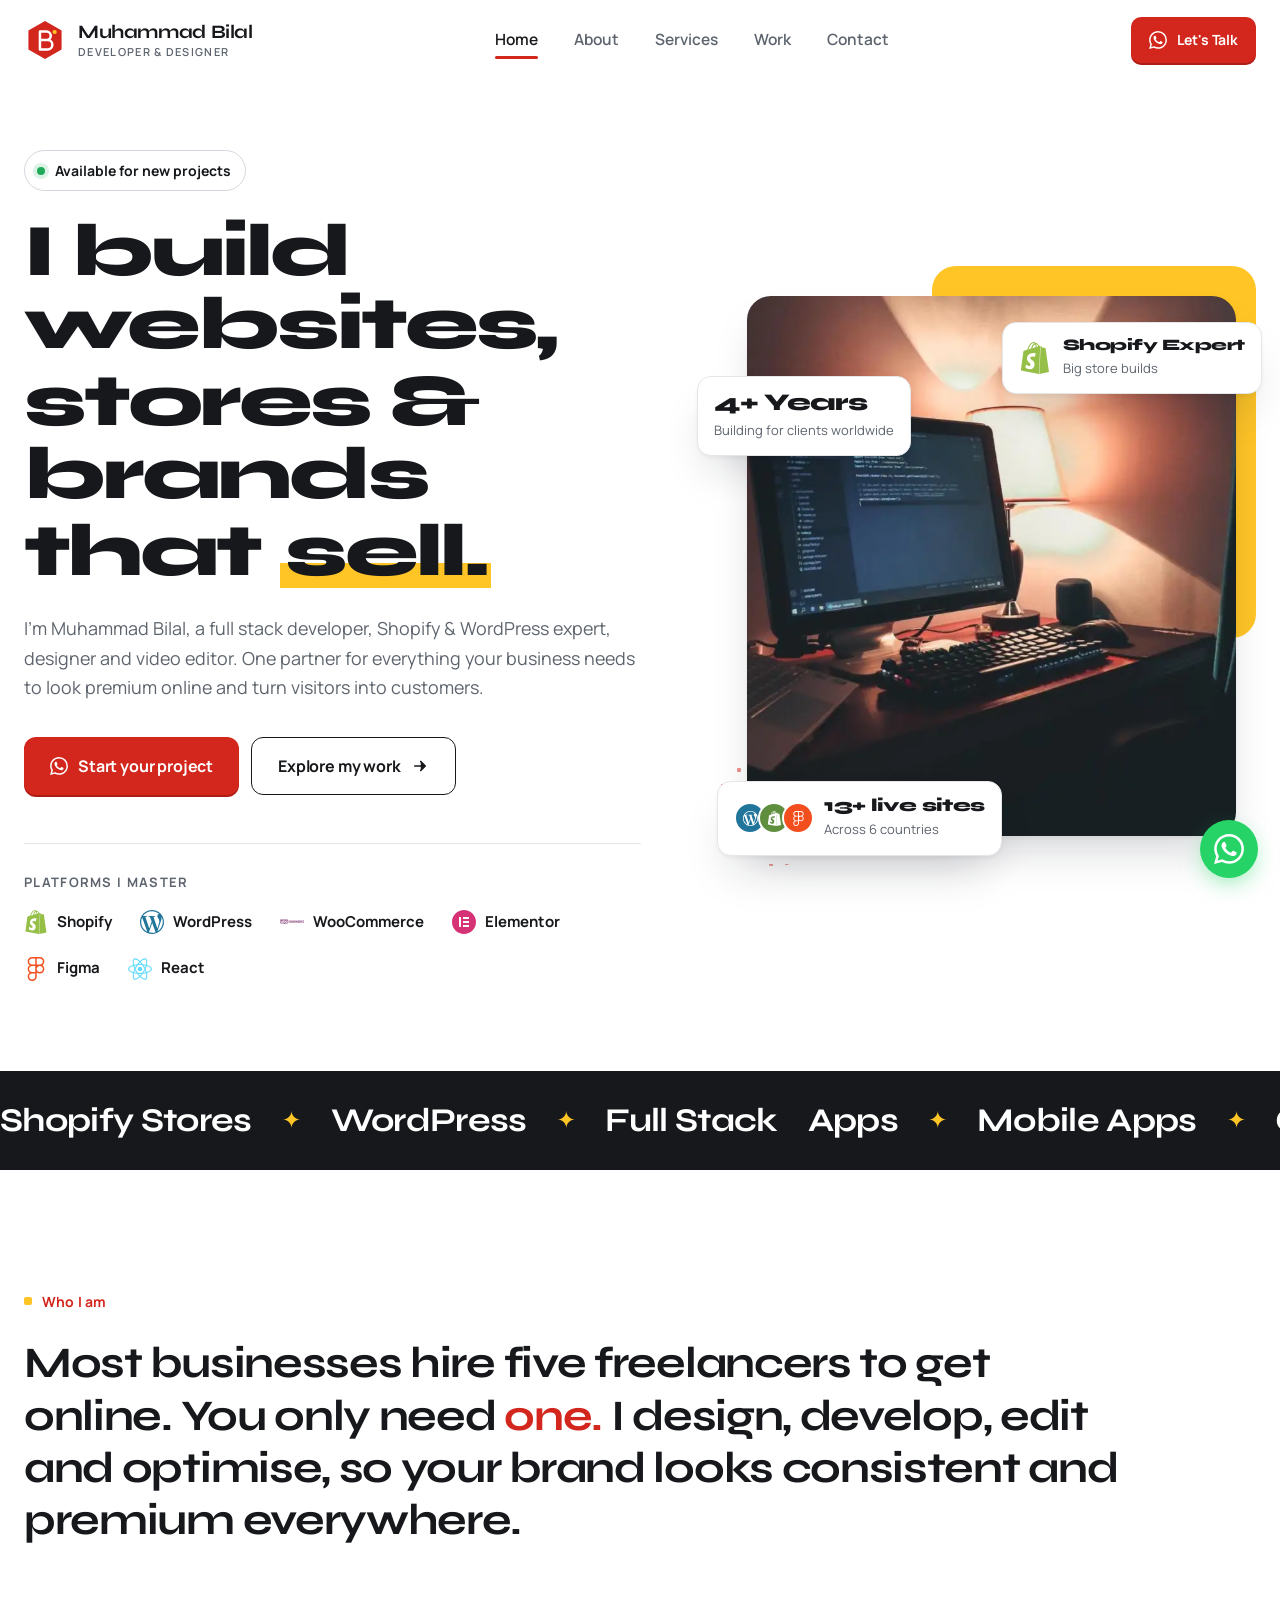
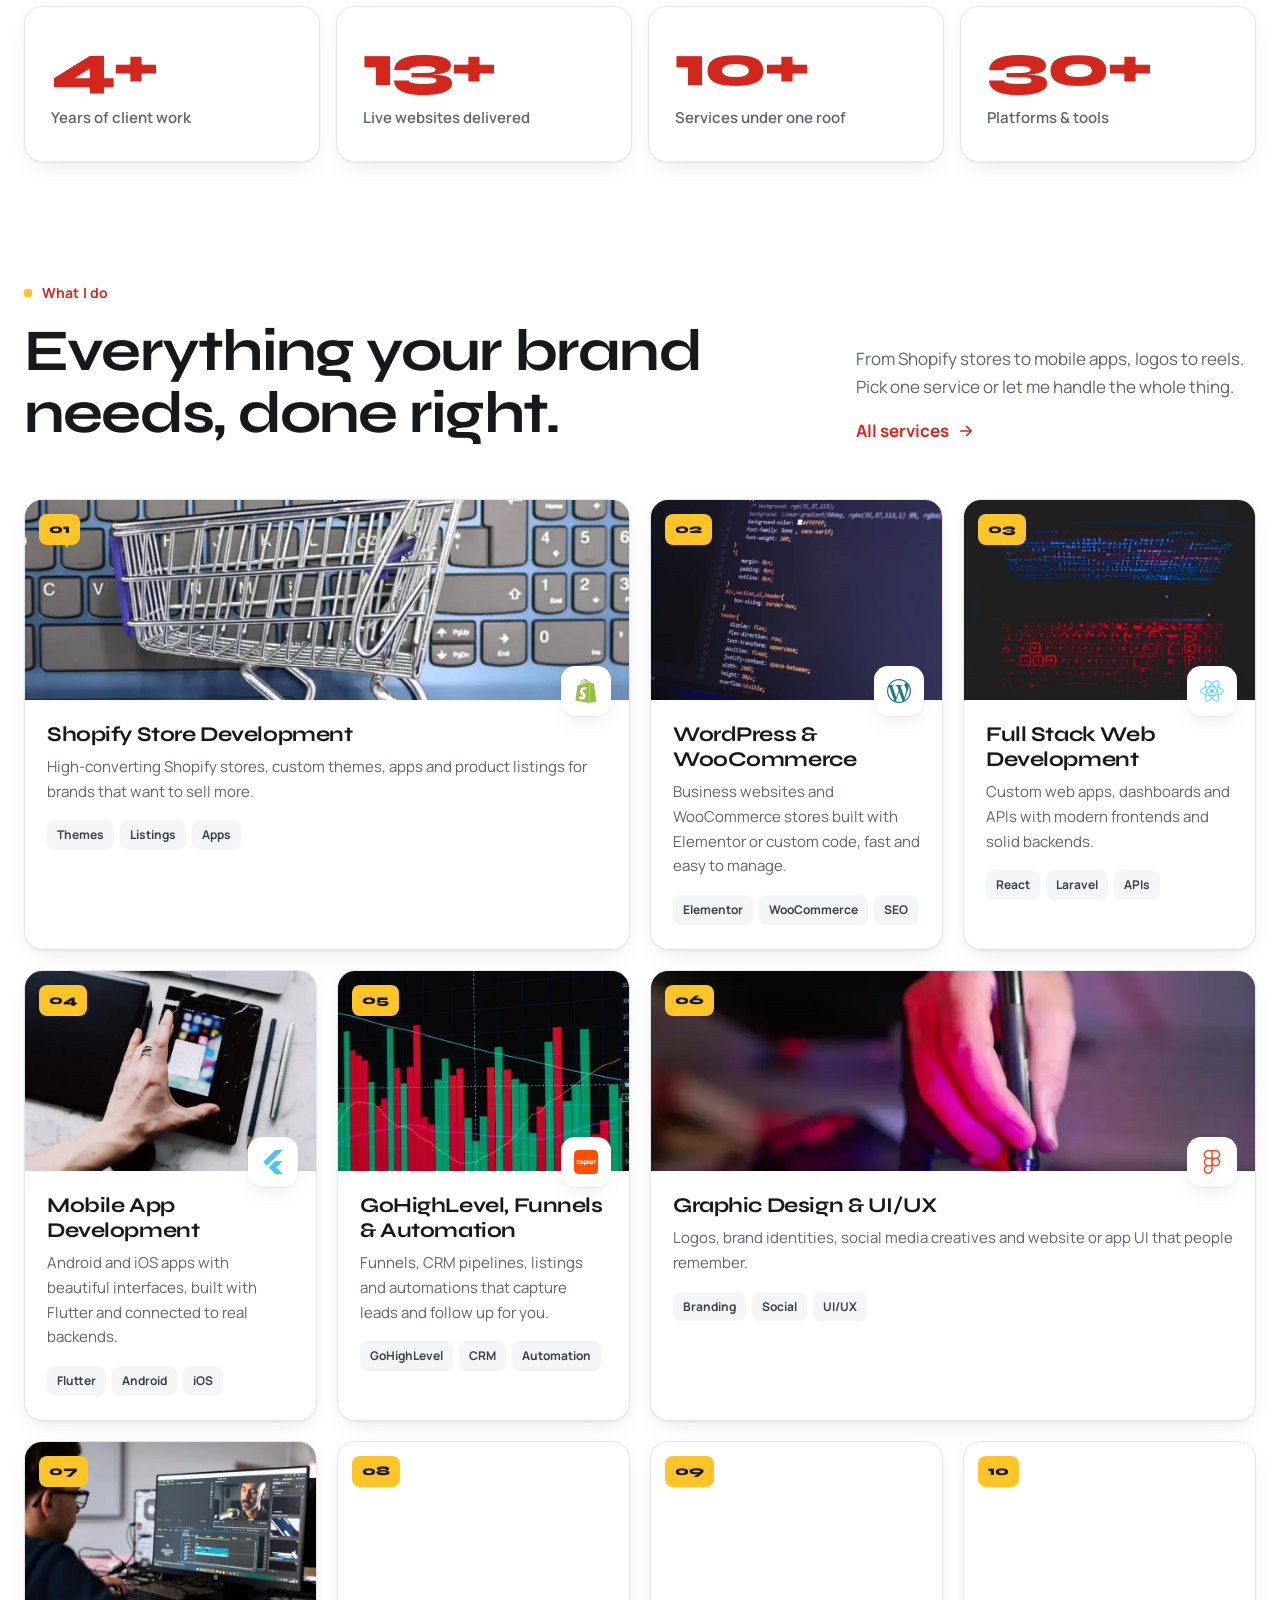
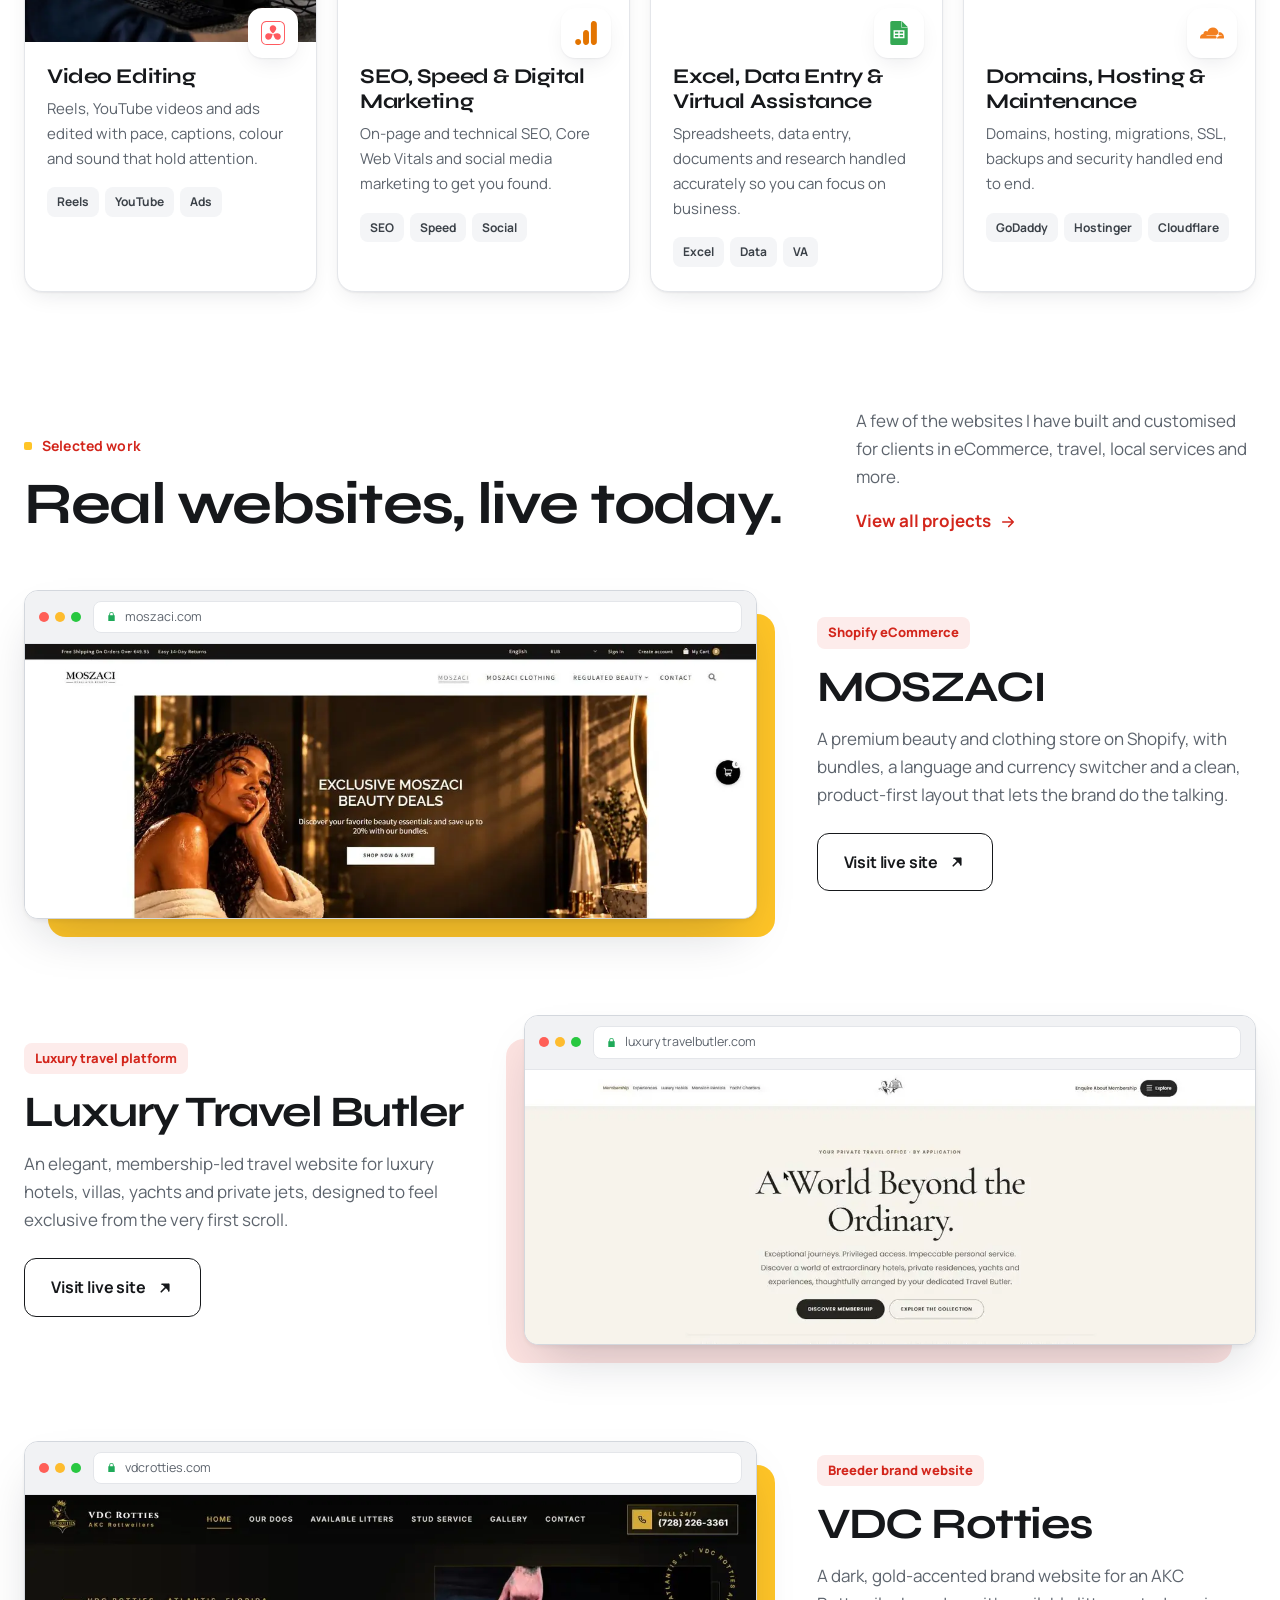
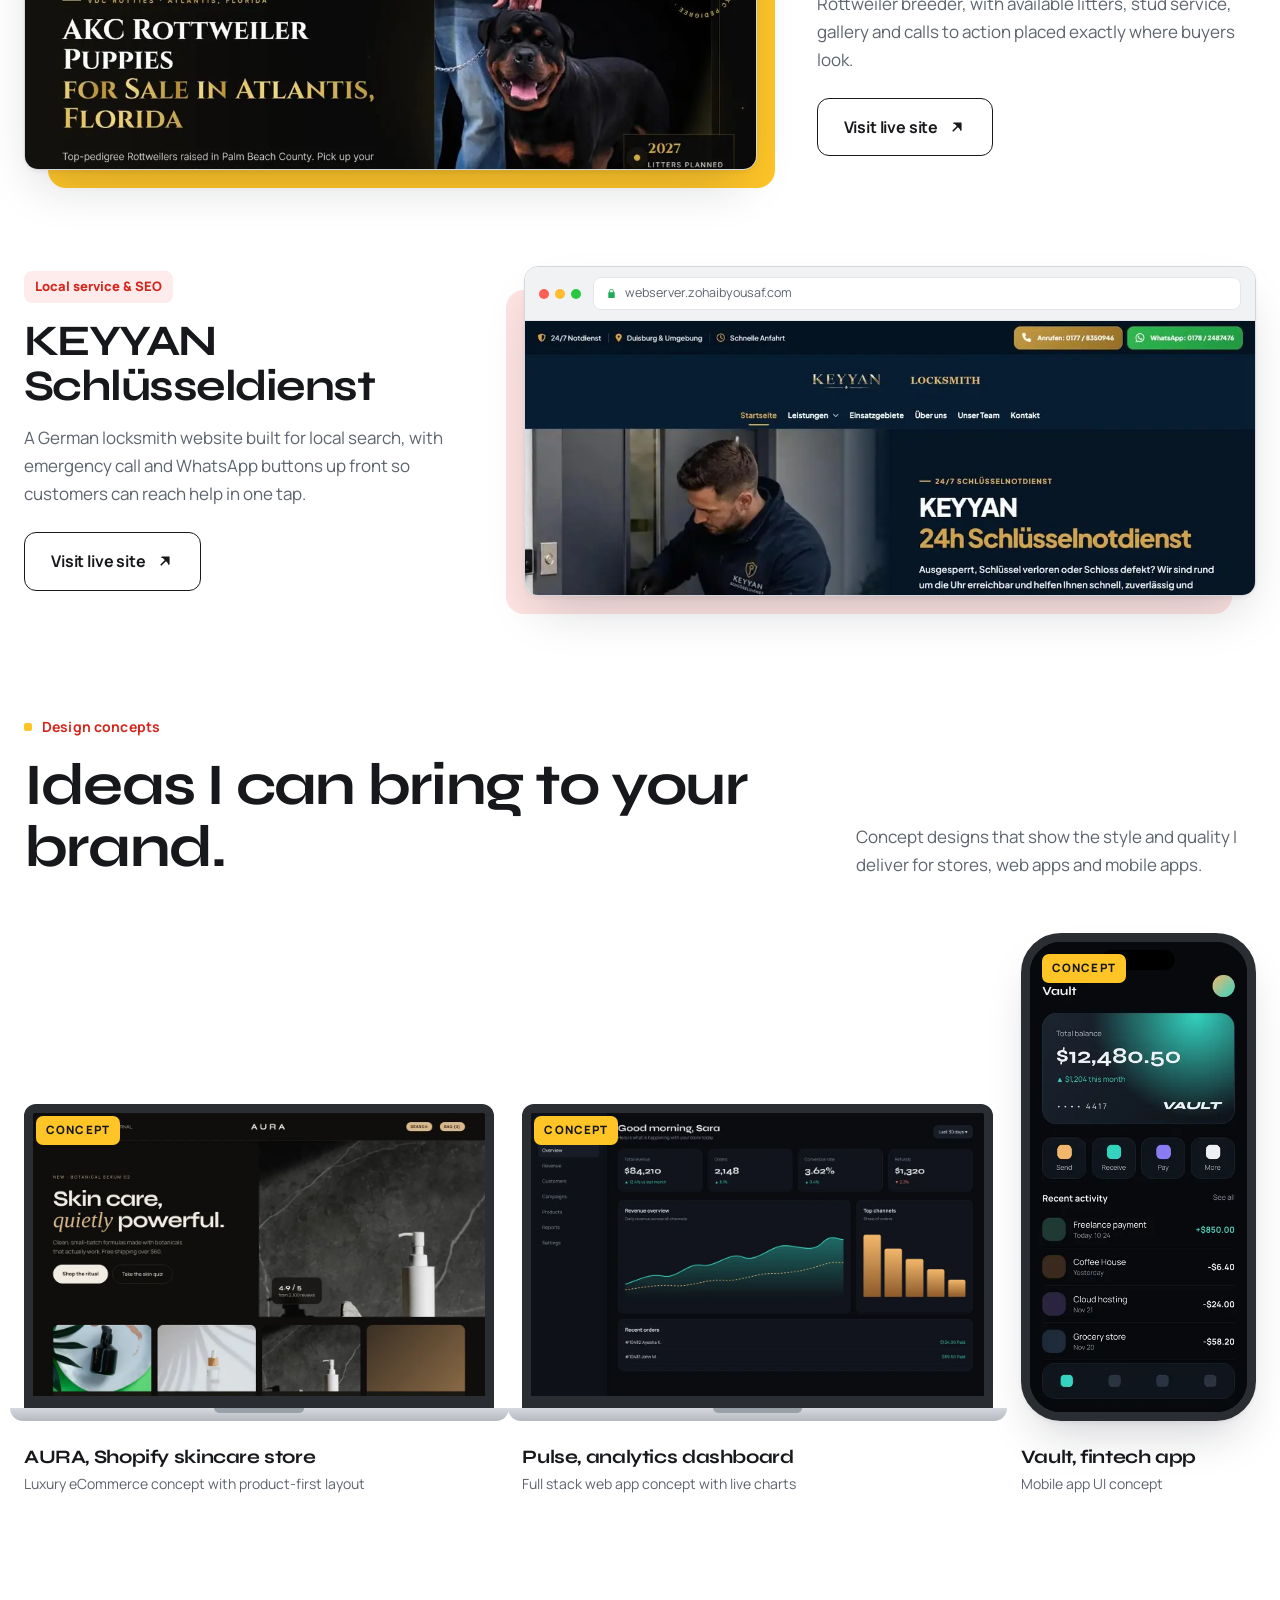
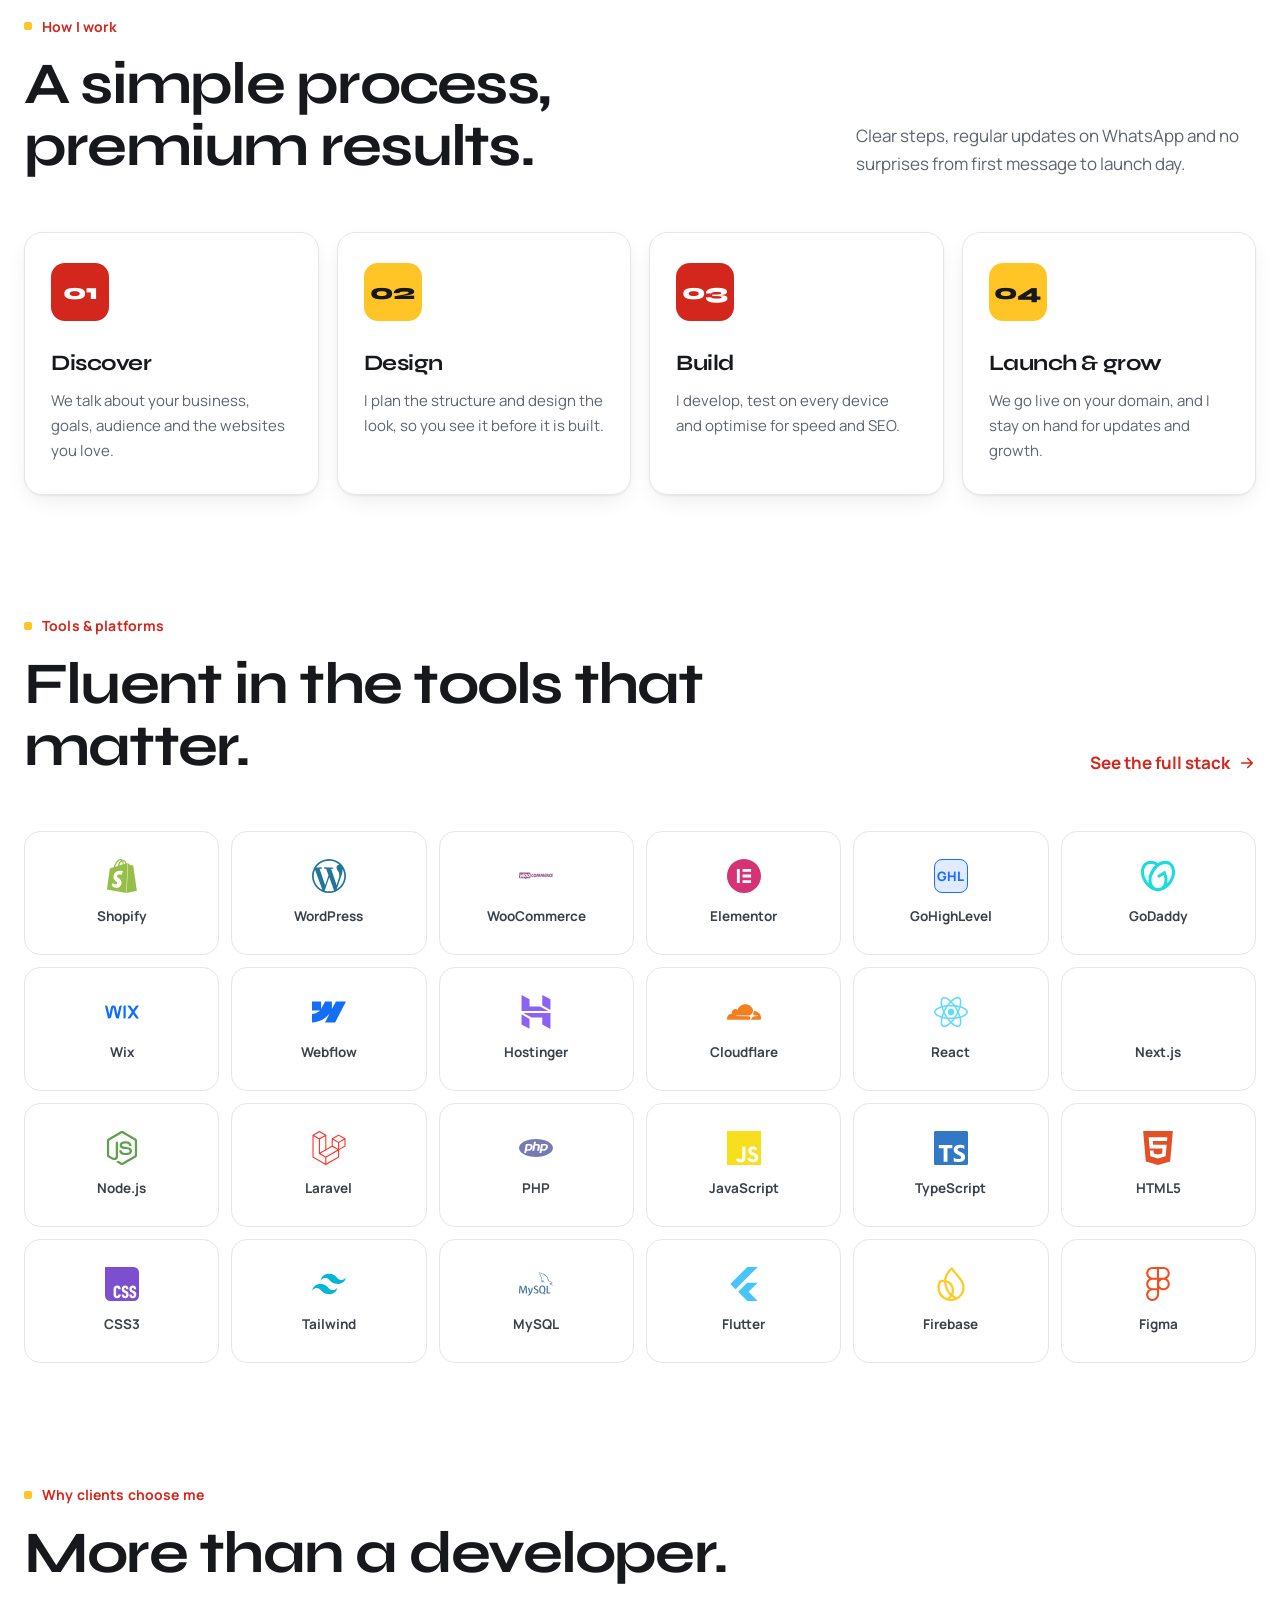
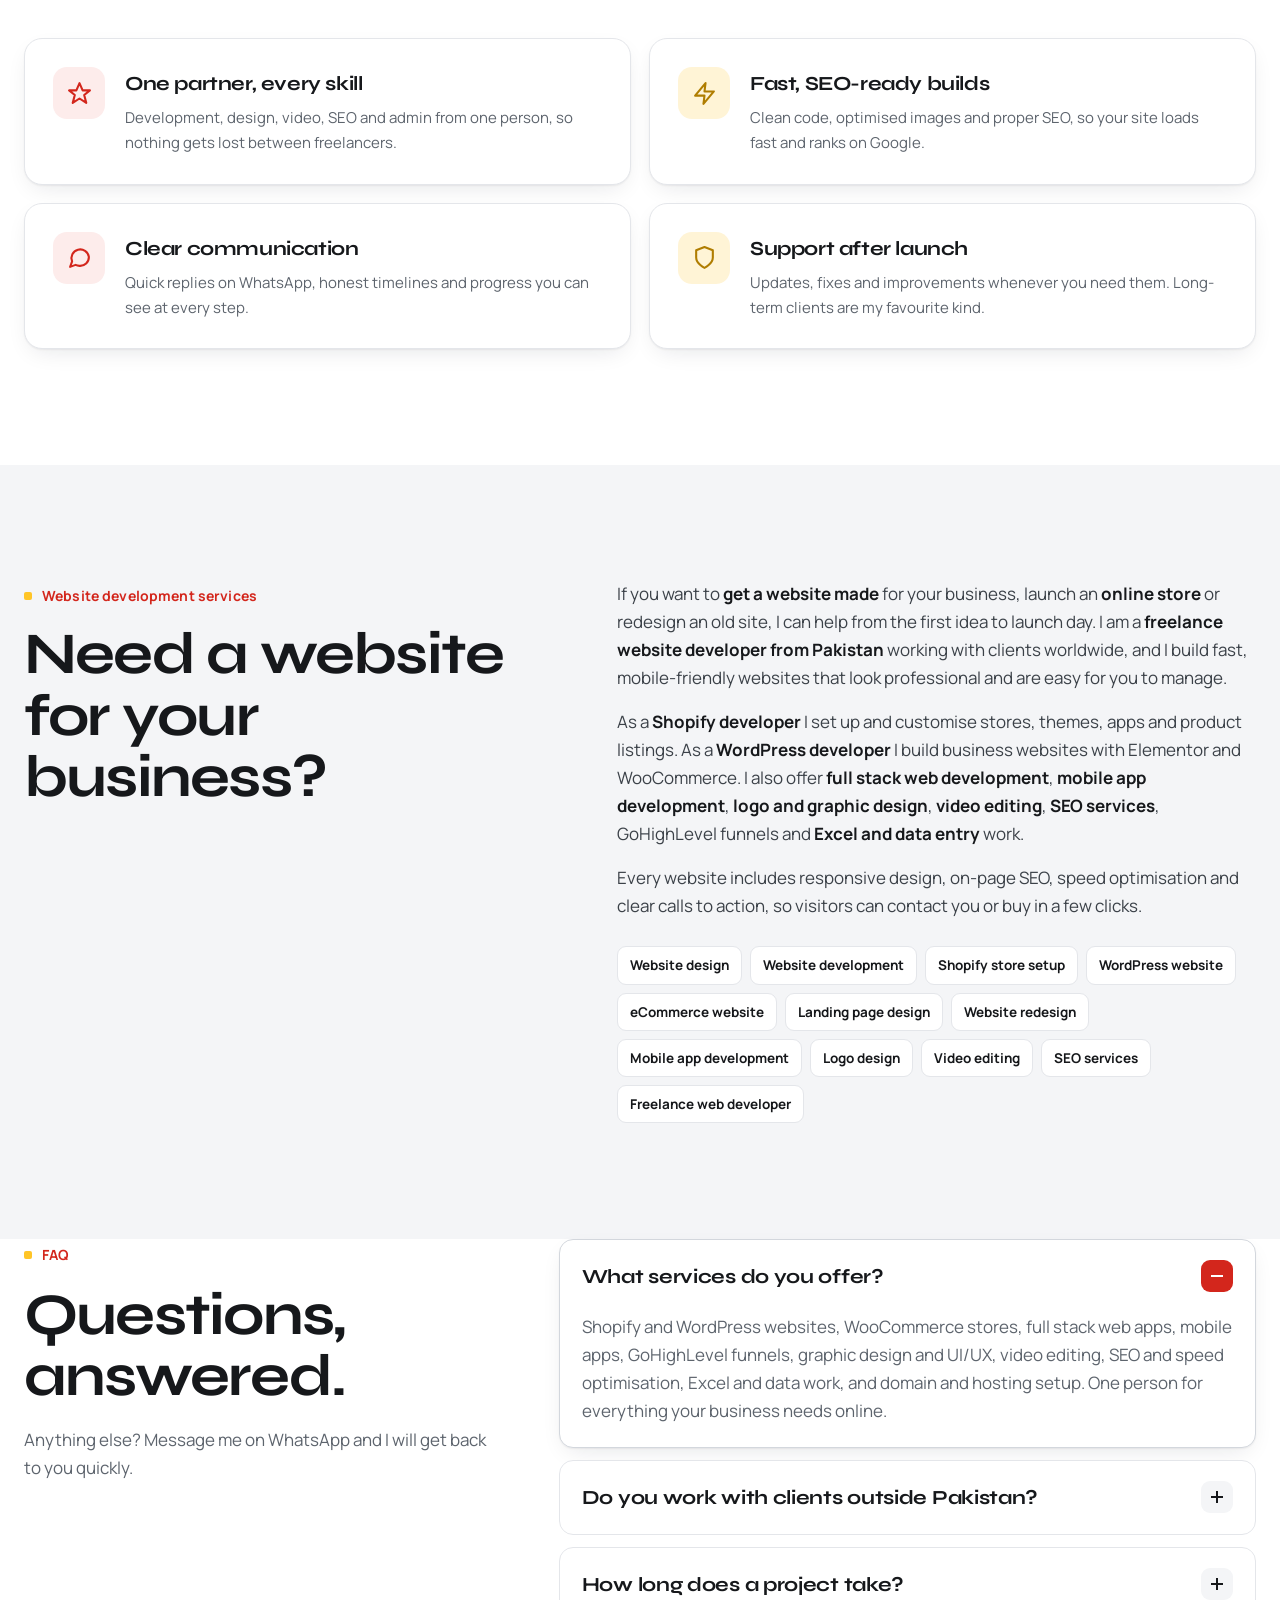
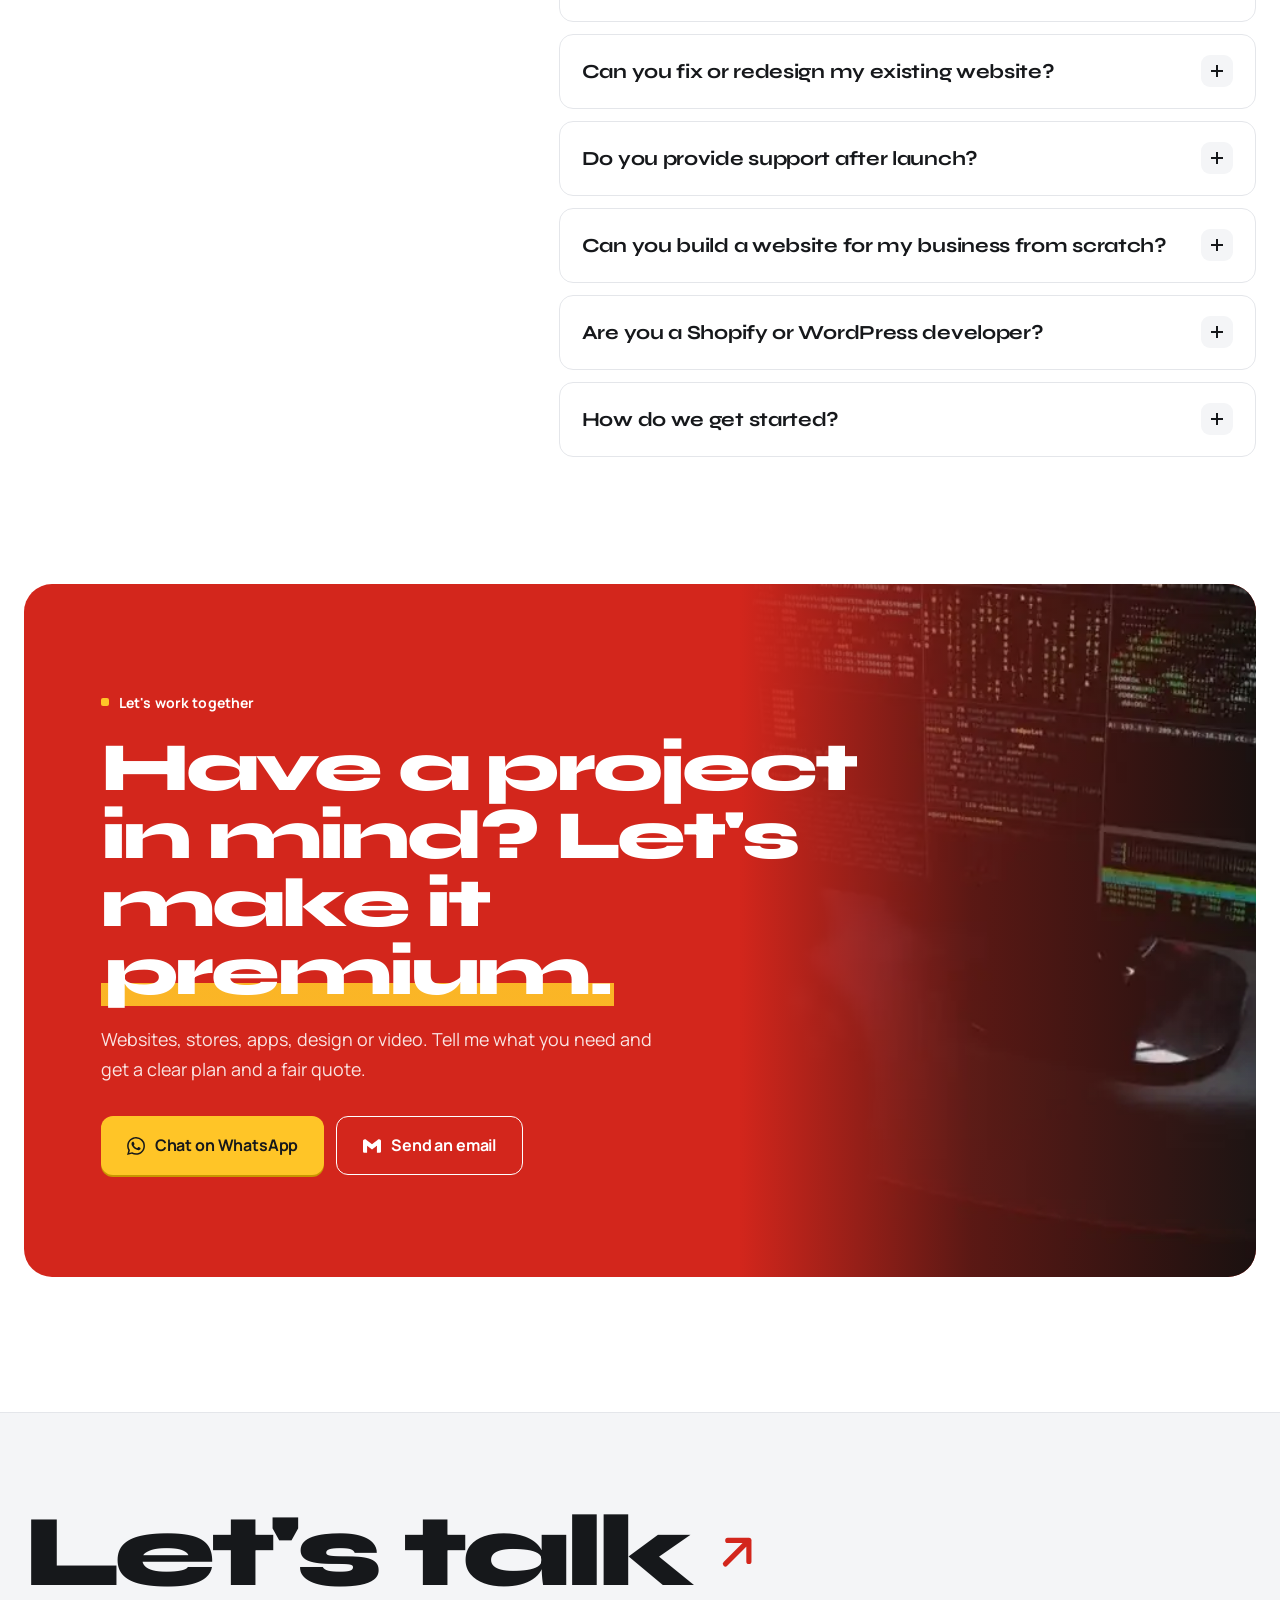
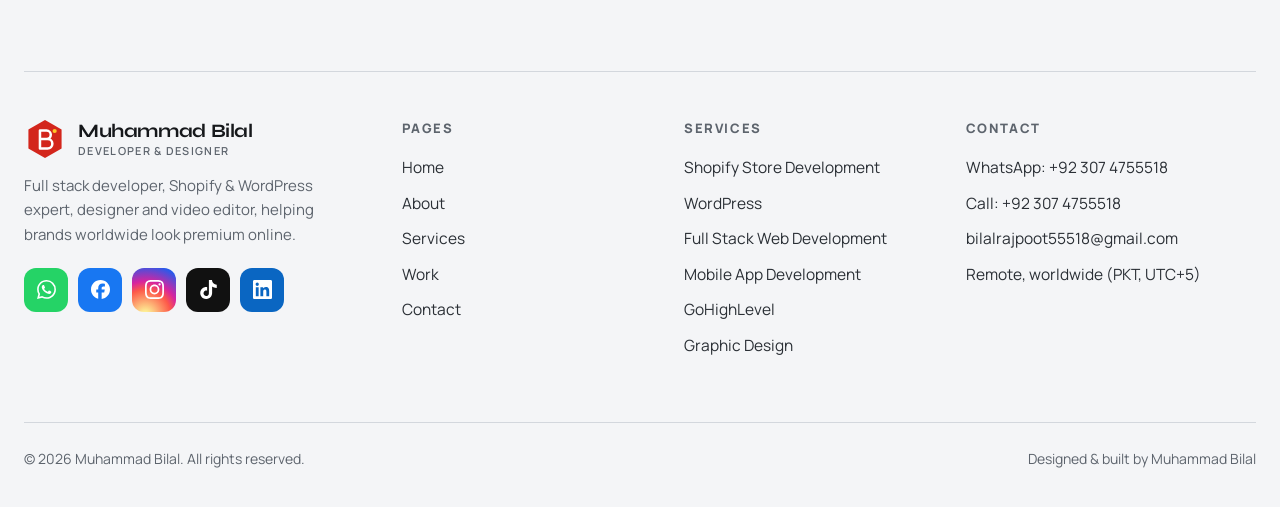
==== commit 49909228: "Light theme pages, new logo and SEO content" ====
--- a/index.html
+++ b/index.html
@@ -3,23 +3,23 @@
 <head>
 <meta charset="UTF-8">
 <meta name="viewport" content="width=device-width, initial-scale=1, viewport-fit=cover">
-<title>Muhammad Bilal | Full Stack Developer, Shopify &amp; WordPress Expert</title>
-<meta name="description" content="Muhammad Bilal builds premium Shopify stores, WordPress websites, web apps and mobile apps, plus graphic design, video editing and SEO. Hire a full stack developer today.">
+<title>Website Developer &amp; Shopify Expert | Web Design Services | Muhammad Bilal</title>
+<meta name="description" content="Hire Muhammad Bilal, a freelance website developer from Pakistan for website design, Shopify stores, WordPress websites, mobile apps, logo design, video editing and SEO. Get a free quote on WhatsApp.">
 <meta name="robots" content="index,follow,max-image-preview:large">
 <meta name="author" content="Muhammad Bilal">
-<meta name="theme-color" content="#06080A">
+<meta name="theme-color" content="#FFFFFF">
 <link rel="canonical" href="https://bilaldev-portfolio.github.io/">
 <meta property="og:type" content="website">
 <meta property="og:site_name" content="Muhammad Bilal">
-<meta property="og:title" content="Muhammad Bilal | Full Stack Developer, Shopify &amp; WordPress Expert">
-<meta property="og:description" content="Muhammad Bilal builds premium Shopify stores, WordPress websites, web apps and mobile apps, plus graphic design, video editing and SEO. Hire a full stack developer today.">
+<meta property="og:title" content="Website Developer &amp; Shopify Expert | Web Design Services | Muhammad Bilal">
+<meta property="og:description" content="Hire Muhammad Bilal, a freelance website developer from Pakistan for website design, Shopify stores, WordPress websites, mobile apps, logo design, video editing and SEO. Get a free quote on WhatsApp.">
 <meta property="og:url" content="https://bilaldev-portfolio.github.io/">
 <meta property="og:image" content="https://bilaldev-portfolio.github.io/assets/img/og.jpg">
 <meta property="og:image:width" content="1200">
 <meta property="og:image:height" content="630">
 <meta name="twitter:card" content="summary_large_image">
-<meta name="twitter:title" content="Muhammad Bilal | Full Stack Developer, Shopify &amp; WordPress Expert">
-<meta name="twitter:description" content="Muhammad Bilal builds premium Shopify stores, WordPress websites, web apps and mobile apps, plus graphic design, video editing and SEO. Hire a full stack developer today.">
+<meta name="twitter:title" content="Website Developer &amp; Shopify Expert | Web Design Services | Muhammad Bilal">
+<meta name="twitter:description" content="Hire Muhammad Bilal, a freelance website developer from Pakistan for website design, Shopify stores, WordPress websites, mobile apps, logo design, video editing and SEO. Get a free quote on WhatsApp.">
 <meta name="twitter:image" content="https://bilaldev-portfolio.github.io/assets/img/og.jpg">
 <link rel="icon" href="/favicon.svg" type="image/svg+xml">
 <link rel="apple-touch-icon" href="/assets/img/apple-touch-icon.png">
@@ -29,14 +29,14 @@
 <link rel="preload" as="image" href="/assets/img/hero.webp" type="image/webp" fetchpriority="high">
 <link rel="stylesheet" href="/assets/css/style.css">
 <script type="application/ld+json">{"@context": "https://schema.org", "@type": "Person", "name": "Muhammad Bilal", "url": "https://bilaldev-portfolio.github.io/", "jobTitle": "Full Stack Developer, Shopify & WordPress Expert", "email": "mailto:bilalrajpoot55518@gmail.com", "telephone": "+92 307 4755518", "image": "https://bilaldev-portfolio.github.io/assets/img/og.jpg", "sameAs": ["https://www.facebook.com/share/1GoYHQJWPL/", "https://www.instagram.com/bilalrajpoot9858", "https://www.tiktok.com/@shahzada_506", "https://www.linkedin.com/in/muhammad-bilal-a57043340"], "knowsAbout": ["Shopify", "WordPress", "WooCommerce", "Full Stack Development", "Mobile App Development", "GoHighLevel", "Graphic Design", "Video Editing", "SEO", "Excel"]}</script>
-<script type="application/ld+json">{"@context": "https://schema.org", "@type": "ProfessionalService", "name": "Muhammad Bilal | Web Development & Digital Services", "url": "https://bilaldev-portfolio.github.io/", "image": "https://bilaldev-portfolio.github.io/assets/img/og.jpg", "telephone": "+92 307 4755518", "email": "bilalrajpoot55518@gmail.com", "areaServed": "Worldwide", "priceRange": "$$", "founder": {"@type": "Person", "name": "Muhammad Bilal"}, "sameAs": ["https://www.facebook.com/share/1GoYHQJWPL/", "https://www.instagram.com/bilalrajpoot9858", "https://www.tiktok.com/@shahzada_506", "https://www.linkedin.com/in/muhammad-bilal-a57043340"]}</script>
-<script type="application/ld+json">{"@context": "https://schema.org", "@type": "FAQPage", "mainEntity": [{"@type": "Question", "name": "What services do you offer?", "acceptedAnswer": {"@type": "Answer", "text": "Shopify and WordPress websites, WooCommerce stores, full stack web apps, mobile apps, GoHighLevel funnels, graphic design and UI/UX, video editing, SEO and speed optimisation, Excel and data work, and domain and hosting setup. One person for everything your business needs online."}}, {"@type": "Question", "name": "Do you work with clients outside Pakistan?", "acceptedAnswer": {"@type": "Answer", "text": "Yes. I work fully remotely, and my projects include businesses in the USA, Canada, Australia, Germany, Sweden and Saudi Arabia."}}, {"@type": "Question", "name": "How long does a project take?", "acceptedAnswer": {"@type": "Answer", "text": "It depends on the scope. A landing page is quick, a full store or web app takes longer. You get a clear timeline and quote before any work starts, and regular progress updates on WhatsApp."}}, {"@type": "Question", "name": "Can you fix or redesign my existing website?", "acceptedAnswer": {"@type": "Answer", "text": "Yes. I fix bugs, speed up slow sites, improve mobile layouts, clean up plugins and redesign outdated websites without losing your content or SEO."}}, {"@type": "Question", "name": "Do you provide support after launch?", "acceptedAnswer": {"@type": "Answer", "text": "Yes. I offer updates, content changes, troubleshooting, backups and ongoing maintenance, so your website keeps working long after launch."}}, {"@type": "Question", "name": "How do we get started?", "acceptedAnswer": {"@type": "Answer", "text": "Message me on WhatsApp or email with a few lines about your business and what you need. I will reply with questions, a plan and a quote."}}]}</script>
+<script type="application/ld+json">{"@context": "https://schema.org", "@type": "ProfessionalService", "name": "Muhammad Bilal | Web Development & Digital Services", "url": "https://bilaldev-portfolio.github.io/", "image": "https://bilaldev-portfolio.github.io/assets/img/og.jpg", "telephone": "+92 307 4755518", "email": "bilalrajpoot55518@gmail.com", "areaServed": "Worldwide", "priceRange": "$$", "address": {"@type": "PostalAddress", "addressCountry": "PK"}, "founder": {"@type": "Person", "name": "Muhammad Bilal"}, "sameAs": ["https://www.facebook.com/share/1GoYHQJWPL/", "https://www.instagram.com/bilalrajpoot9858", "https://www.tiktok.com/@shahzada_506", "https://www.linkedin.com/in/muhammad-bilal-a57043340"]}</script>
+<script type="application/ld+json">{"@context": "https://schema.org", "@type": "FAQPage", "mainEntity": [{"@type": "Question", "name": "What services do you offer?", "acceptedAnswer": {"@type": "Answer", "text": "Shopify and WordPress websites, WooCommerce stores, full stack web apps, mobile apps, GoHighLevel funnels, graphic design and UI/UX, video editing, SEO and speed optimisation, Excel and data work, and domain and hosting setup. One person for everything your business needs online."}}, {"@type": "Question", "name": "Do you work with clients outside Pakistan?", "acceptedAnswer": {"@type": "Answer", "text": "Yes. I work fully remotely, and my projects include businesses in the USA, Canada, Australia, Germany, Sweden and Saudi Arabia."}}, {"@type": "Question", "name": "How long does a project take?", "acceptedAnswer": {"@type": "Answer", "text": "It depends on the scope. A landing page is quick, a full store or web app takes longer. You get a clear timeline and quote before any work starts, and regular progress updates on WhatsApp."}}, {"@type": "Question", "name": "Can you fix or redesign my existing website?", "acceptedAnswer": {"@type": "Answer", "text": "Yes. I fix bugs, speed up slow sites, improve mobile layouts, clean up plugins and redesign outdated websites without losing your content or SEO."}}, {"@type": "Question", "name": "Do you provide support after launch?", "acceptedAnswer": {"@type": "Answer", "text": "Yes. I offer updates, content changes, troubleshooting, backups and ongoing maintenance, so your website keeps working long after launch."}}, {"@type": "Question", "name": "Can you build a website for my business from scratch?", "acceptedAnswer": {"@type": "Answer", "text": "Yes. I design and develop complete business websites, online stores and landing pages from scratch, including domain, hosting, content setup, mobile design and basic SEO, so you get a website that is ready to bring in customers."}}, {"@type": "Question", "name": "Are you a Shopify or WordPress developer?", "acceptedAnswer": {"@type": "Answer", "text": "Both. I build and customise Shopify stores and WordPress or WooCommerce websites every week, and I also work with Wix, GoHighLevel and custom code when a project needs it."}}, {"@type": "Question", "name": "How do we get started?", "acceptedAnswer": {"@type": "Answer", "text": "Message me on WhatsApp or email with a few lines about your business and what you need. I will reply with questions, a plan and a quote."}}]}</script>
 </head>
 <body>
 <a class="sr-only" href="#main">Skip to content</a>
 <header class="header">
   <div class="wrap header-in">
-    <a class="brand" href="/" aria-label="Muhammad Bilal home"><svg viewBox="0 0 40 40" aria-hidden="true"><defs><linearGradient id="lgm" x1="0" y1="0" x2="1" y2="1"><stop offset="0" stop-color="#FFD7A3"/><stop offset=".5" stop-color="#F4B76A"/><stop offset="1" stop-color="#34D3C0"/></linearGradient></defs><path d="M20 2.6 35.1 11.3v17.4L20 37.4 4.9 28.7V11.3z" fill="rgba(244,183,106,.08)" stroke="url(#lgm)" stroke-width="1.8"/><path d="M15 12.2h6.6a4.1 4.1 0 0 1 0 8.2H15zM15 20.4h7.6a4.6 4.6 0 0 1 0 9.2H15z" fill="none" stroke="#F3EFE8" stroke-width="2.3" stroke-linejoin="round"/><circle cx="29.5" cy="12.6" r="1.6" fill="#34D3C0"/></svg><span class="brand-name">Muhammad Bilal<small>Developer &amp; Designer</small></span></a>
+    <a class="brand" href="/" aria-label="Muhammad Bilal home"><svg viewBox="0 0 40 40" aria-hidden="true"><path d="M20 1.8 35.8 10.9v18.2L20 38.2 4.2 29.1V10.9z" fill="#D3261C"/><path d="M15.2 12h6.3a4 4 0 0 1 0 8H15.2zM15.2 20h7.3a4.5 4.5 0 0 1 0 9H15.2z" fill="none" stroke="#fff" stroke-width="2.4" stroke-linejoin="round"/><circle cx="29.2" cy="12.4" r="2" fill="#FFC527"/></svg><span class="brand-name">Muhammad Bilal<small>Developer &amp; Designer</small></span></a>
     <nav class="nav" aria-label="Main"><a href="/" aria-current="page">Home</a><a href="/about.html">About</a><a href="/services.html">Services</a><a href="/portfolio.html">Work</a><a href="/contact.html">Contact</a></nav>
     <div class="header-cta">
       <a class="btn btn-primary btn-sm" href="https://wa.me/923074755518" target="_blank" rel="noopener"><svg class="ico" aria-hidden="true"><use href="/assets/img/icons.svg#whatsapp"/></svg>Let's Talk</a>
@@ -61,7 +61,7 @@
   <div class="wrap hero-grid">
     <div>
       <span class="pill fade-up"><span class="live"></span>Available for new projects</span>
-      <h1 class="h-xl"><span class="line"><span>I build websites,</span></span><span class="line"><span>stores &amp; brands</span></span><span class="line"><span>that <span class="serif grad-text">sell.</span></span></span></h1>
+      <h1 class="h-xl"><span class="line"><span>I build websites,</span></span><span class="line"><span>stores &amp; brands</span></span><span class="line"><span>that <span class="hl">sell.</span></span></span></h1>
       <p class="lead fade-up d1">I'm Muhammad Bilal, a full stack developer, Shopify &amp; WordPress expert, designer and video editor. One partner for everything your business needs to look premium online and turn visitors into customers.</p>
       <div class="hero-actions fade-up d2">
         <a class="btn btn-primary" href="https://wa.me/923074755518" target="_blank" rel="noopener"><svg class="ico" aria-hidden="true"><use href="/assets/img/icons.svg#whatsapp"/></svg>Start your project</a>
@@ -105,7 +105,7 @@
 <section class="sec" style="padding-top:0" id="services">
   <div class="wrap">
     <div class="sec-head">
-      <div><span class="eyebrow reveal">What I do</span><h2 class="h-lg reveal">Everything your brand needs, <span class="serif grad-text">done right.</span></h2></div>
+      <div><span class="eyebrow reveal">What I do</span><h2 class="h-lg reveal">Everything your brand needs, <span class="hl">done right.</span></h2></div>
       <div class="reveal"><p class="muted">From Shopify stores to mobile apps, logos to reels. Pick one service or let me handle the whole thing.</p><a class="link-arrow" href="/services.html" style="margin-top:16px">All services<svg viewBox="0 0 24 24" fill="none" stroke="currentColor" stroke-width="2.2" stroke-linecap="round" stroke-linejoin="round" aria-hidden="true"><path d="M5 12h14M13 6l6 6-6 6"/></svg></a></div>
     </div>
     <div class="svc-grid"><a class="svc-card wide reveal r1" href="/services.html#shopify" data-tilt>
@@ -185,7 +185,7 @@
 <section class="sec" style="padding-top:0">
   <div class="wrap">
     <div class="sec-head">
-      <div><span class="eyebrow reveal">Selected work</span><h2 class="h-lg reveal">Real websites, <span class="serif grad-text">live today.</span></h2></div>
+      <div><span class="eyebrow reveal">Selected work</span><h2 class="h-lg reveal">Real websites, <span class="hl">live today.</span></h2></div>
       <div class="reveal"><p class="muted">A few of the websites I have built and customised for clients in eCommerce, travel, local services and more.</p><a class="link-arrow" href="/portfolio.html" style="margin-top:16px">View all projects<svg viewBox="0 0 24 24" fill="none" stroke="currentColor" stroke-width="2.2" stroke-linecap="round" stroke-linejoin="round" aria-hidden="true"><path d="M5 12h14M13 6l6 6-6 6"/></svg></a></div>
     </div>
     <div class="feature-list"><article class="feature reveal">
@@ -239,7 +239,7 @@
 <section class="sec" style="padding-top:0">
   <div class="wrap">
     <div class="sec-head">
-      <div><span class="eyebrow reveal">Design concepts</span><h2 class="h-lg reveal">Ideas I can bring <span class="serif grad-text">to your brand.</span></h2></div>
+      <div><span class="eyebrow reveal">Design concepts</span><h2 class="h-lg reveal">Ideas I can bring <span class="hl">to your brand.</span></h2></div>
       <p class="muted reveal">Concept designs that show the style and quality I deliver for stores, web apps and mobile apps.</p>
     </div>
     <div class="concepts">
@@ -262,7 +262,7 @@
 <section class="sec" style="padding-top:0">
   <div class="wrap">
     <div class="sec-head">
-      <div><span class="eyebrow reveal">How I work</span><h2 class="h-lg reveal">A simple process, <span class="serif grad-text">premium results.</span></h2></div>
+      <div><span class="eyebrow reveal">How I work</span><h2 class="h-lg reveal">A simple process, <span class="hl">premium results.</span></h2></div>
       <p class="muted reveal">Clear steps, regular updates on WhatsApp and no surprises from first message to launch day.</p>
     </div>
     <div class="steps">
@@ -277,7 +277,7 @@
 <section class="sec" style="padding-top:0">
   <div class="wrap">
     <div class="sec-head">
-      <div><span class="eyebrow reveal">Tools &amp; platforms</span><h2 class="h-lg reveal">Fluent in the tools <span class="serif grad-text">that matter.</span></h2></div>
+      <div><span class="eyebrow reveal">Tools &amp; platforms</span><h2 class="h-lg reveal">Fluent in the tools <span class="hl">that matter.</span></h2></div>
       <a class="link-arrow reveal" href="/about.html#tools">See the full stack<svg viewBox="0 0 24 24" fill="none" stroke="currentColor" stroke-width="2.2" stroke-linecap="round" stroke-linejoin="round" aria-hidden="true"><path d="M5 12h14M13 6l6 6-6 6"/></svg></a>
     </div>
     <div class="tools reveal"><div class="tool" style="--c:#95BF47"><svg class="ico" aria-hidden="true"><use href="/assets/img/icons.svg#shopify"/></svg>Shopify</div><div class="tool" style="--c:#21759B"><svg class="ico" aria-hidden="true"><use href="/assets/img/icons.svg#wordpress"/></svg>WordPress</div><div class="tool" style="--c:#96588A"><svg class="ico" aria-hidden="true"><use href="/assets/img/icons.svg#woocommerce"/></svg>WooCommerce</div><div class="tool" style="--c:#D63376"><svg class="ico" aria-hidden="true"><use href="/assets/img/icons.svg#elementor"/></svg>Elementor</div><div class="tool"><span class="txt-ico" style="background:#1E6BFF22;border:1px solid #1E6BFF;color:#1E6BFF">GHL</span>GoHighLevel</div><div class="tool" style="--c:#1BDBDB"><svg class="ico" aria-hidden="true"><use href="/assets/img/icons.svg#godaddy"/></svg>GoDaddy</div><div class="tool" style="--c:#0C6EFC"><svg class="ico" aria-hidden="true"><use href="/assets/img/icons.svg#wix"/></svg>Wix</div><div class="tool" style="--c:#146EF5"><svg class="ico" aria-hidden="true"><use href="/assets/img/icons.svg#webflow"/></svg>Webflow</div><div class="tool" style="--c:#8A63F4"><svg class="ico" aria-hidden="true"><use href="/assets/img/icons.svg#hostinger"/></svg>Hostinger</div><div class="tool" style="--c:#F38020"><svg class="ico" aria-hidden="true"><use href="/assets/img/icons.svg#cloudflare"/></svg>Cloudflare</div><div class="tool" style="--c:#61DAFB"><svg class="ico" aria-hidden="true"><use href="/assets/img/icons.svg#react"/></svg>React</div><div class="tool" style="--c:#FFFFFF"><svg class="ico" aria-hidden="true"><use href="/assets/img/icons.svg#nextjs"/></svg>Next.js</div><div class="tool" style="--c:#5FA04E"><svg class="ico" aria-hidden="true"><use href="/assets/img/icons.svg#node"/></svg>Node.js</div><div class="tool" style="--c:#FF2D20"><svg class="ico" aria-hidden="true"><use href="/assets/img/icons.svg#laravel"/></svg>Laravel</div><div class="tool" style="--c:#777BB4"><svg class="ico" aria-hidden="true"><use href="/assets/img/icons.svg#php"/></svg>PHP</div><div class="tool" style="--c:#F7DF1E"><svg class="ico" aria-hidden="true"><use href="/assets/img/icons.svg#javascript"/></svg>JavaScript</div><div class="tool" style="--c:#3178C6"><svg class="ico" aria-hidden="true"><use href="/assets/img/icons.svg#typescript"/></svg>TypeScript</div><div class="tool" style="--c:#E34F26"><svg class="ico" aria-hidden="true"><use href="/assets/img/icons.svg#html5"/></svg>HTML5</div><div class="tool" style="--c:#7B4FD0"><svg class="ico" aria-hidden="true"><use href="/assets/img/icons.svg#css"/></svg>CSS3</div><div class="tool" style="--c:#06B6D4"><svg class="ico" aria-hidden="true"><use href="/assets/img/icons.svg#tailwind"/></svg>Tailwind</div><div class="tool" style="--c:#4479A1"><svg class="ico" aria-hidden="true"><use href="/assets/img/icons.svg#mysql"/></svg>MySQL</div><div class="tool" style="--c:#47C5FB"><svg class="ico" aria-hidden="true"><use href="/assets/img/icons.svg#flutter"/></svg>Flutter</div><div class="tool" style="--c:#FFCA28"><svg class="ico" aria-hidden="true"><use href="/assets/img/icons.svg#firebase"/></svg>Firebase</div><div class="tool" style="--c:#F24E1E"><svg class="ico" aria-hidden="true"><use href="/assets/img/icons.svg#figma"/></svg>Figma</div></div>
@@ -296,10 +296,22 @@
   </div>
 </section>
 
+<section class="sec alt">
+  <div class="wrap seo-block">
+    <div><span class="eyebrow reveal">Website development services</span><h2 class="h-lg reveal" style="margin-top:16px">Need a website for your business?</h2></div>
+    <div class="seo-text reveal r2">
+      <p>If you want to <strong>get a website made</strong> for your business, launch an <strong>online store</strong> or redesign an old site, I can help from the first idea to launch day. I am a <strong>freelance website developer from Pakistan</strong> working with clients worldwide, and I build fast, mobile-friendly websites that look professional and are easy for you to manage.</p>
+      <p>As a <strong>Shopify developer</strong> I set up and customise stores, themes, apps and product listings. As a <strong>WordPress developer</strong> I build business websites with Elementor and WooCommerce. I also offer <strong>full stack web development</strong>, <strong>mobile app development</strong>, <strong>logo and graphic design</strong>, <strong>video editing</strong>, <strong>SEO services</strong>, GoHighLevel funnels and <strong>Excel and data entry</strong> work.</p>
+      <p>Every website includes responsive design, on-page SEO, speed optimisation and clear calls to action, so visitors can contact you or buy in a few clicks.</p>
+      <div class="kw"><span>Website design</span><span>Website development</span><span>Shopify store setup</span><span>WordPress website</span><span>eCommerce website</span><span>Landing page design</span><span>Website redesign</span><span>Mobile app development</span><span>Logo design</span><span>Video editing</span><span>SEO services</span><span>Freelance web developer</span></div>
+    </div>
+  </div>
+</section>
+
 <section class="sec" style="padding-top:0">
   <div class="wrap faq-wrap">
-    <div><span class="eyebrow reveal">FAQ</span><h2 class="h-lg reveal" style="margin-top:18px">Questions, <span class="serif grad-text">answered.</span></h2><p class="muted reveal" style="margin-top:18px">Anything else? Message me on WhatsApp and I will get back to you quickly.</p></div>
-    <div class="faq reveal"><details open><summary>What services do you offer?<i></i></summary><p>Shopify and WordPress websites, WooCommerce stores, full stack web apps, mobile apps, GoHighLevel funnels, graphic design and UI/UX, video editing, SEO and speed optimisation, Excel and data work, and domain and hosting setup. One person for everything your business needs online.</p></details><details><summary>Do you work with clients outside Pakistan?<i></i></summary><p>Yes. I work fully remotely, and my projects include businesses in the USA, Canada, Australia, Germany, Sweden and Saudi Arabia.</p></details><details><summary>How long does a project take?<i></i></summary><p>It depends on the scope. A landing page is quick, a full store or web app takes longer. You get a clear timeline and quote before any work starts, and regular progress updates on WhatsApp.</p></details><details><summary>Can you fix or redesign my existing website?<i></i></summary><p>Yes. I fix bugs, speed up slow sites, improve mobile layouts, clean up plugins and redesign outdated websites without losing your content or SEO.</p></details><details><summary>Do you provide support after launch?<i></i></summary><p>Yes. I offer updates, content changes, troubleshooting, backups and ongoing maintenance, so your website keeps working long after launch.</p></details><details><summary>How do we get started?<i></i></summary><p>Message me on WhatsApp or email with a few lines about your business and what you need. I will reply with questions, a plan and a quote.</p></details></div>
+    <div><span class="eyebrow reveal">FAQ</span><h2 class="h-lg reveal" style="margin-top:18px">Questions, <span class="hl">answered.</span></h2><p class="muted reveal" style="margin-top:18px">Anything else? Message me on WhatsApp and I will get back to you quickly.</p></div>
+    <div class="faq reveal"><details open><summary>What services do you offer?<i></i></summary><p>Shopify and WordPress websites, WooCommerce stores, full stack web apps, mobile apps, GoHighLevel funnels, graphic design and UI/UX, video editing, SEO and speed optimisation, Excel and data work, and domain and hosting setup. One person for everything your business needs online.</p></details><details><summary>Do you work with clients outside Pakistan?<i></i></summary><p>Yes. I work fully remotely, and my projects include businesses in the USA, Canada, Australia, Germany, Sweden and Saudi Arabia.</p></details><details><summary>How long does a project take?<i></i></summary><p>It depends on the scope. A landing page is quick, a full store or web app takes longer. You get a clear timeline and quote before any work starts, and regular progress updates on WhatsApp.</p></details><details><summary>Can you fix or redesign my existing website?<i></i></summary><p>Yes. I fix bugs, speed up slow sites, improve mobile layouts, clean up plugins and redesign outdated websites without losing your content or SEO.</p></details><details><summary>Do you provide support after launch?<i></i></summary><p>Yes. I offer updates, content changes, troubleshooting, backups and ongoing maintenance, so your website keeps working long after launch.</p></details><details><summary>Can you build a website for my business from scratch?<i></i></summary><p>Yes. I design and develop complete business websites, online stores and landing pages from scratch, including domain, hosting, content setup, mobile design and basic SEO, so you get a website that is ready to bring in customers.</p></details><details><summary>Are you a Shopify or WordPress developer?<i></i></summary><p>Both. I build and customise Shopify stores and WordPress or WooCommerce websites every week, and I also work with Wix, GoHighLevel and custom code when a project needs it.</p></details><details><summary>How do we get started?<i></i></summary><p>Message me on WhatsApp or email with a few lines about your business and what you need. I will reply with questions, a plan and a quote.</p></details></div>
   </div>
 </section>
 <section class="sec" style="padding-top:0">
@@ -307,7 +319,7 @@
     <div class="cta reveal">
       <div class="bg"><img src="/assets/img/cta.webp" alt="" loading="lazy" width="1264" height="559"></div>
       <span class="eyebrow">Let's work together</span>
-      <h2 class="h-xl" style="margin-top:20px">Have a project in mind? Let's make it <span class="serif grad-text">premium.</span></h2>
+      <h2 class="h-xl" style="margin-top:20px">Have a project in mind? Let's make it <span class="hl">premium.</span></h2>
       <p class="lead">Websites, stores, apps, design or video. Tell me what you need and get a clear plan and a fair quote.</p>
       <div class="hero-actions">
         <a class="btn btn-primary" href="https://wa.me/923074755518" target="_blank" rel="noopener"><svg class="ico" aria-hidden="true"><use href="/assets/img/icons.svg#whatsapp"/></svg>Chat on WhatsApp</a>
@@ -321,7 +333,7 @@
     <div class="footer-big"><a href="https://wa.me/923074755518" target="_blank" rel="noopener">Let's talk<svg viewBox="0 0 24 24" fill="none" stroke="currentColor" stroke-width="2.2" stroke-linecap="round" stroke-linejoin="round" aria-hidden="true"><path d="M7 17L17 7M8 7h9v9"/></svg></a></div>
     <div class="footer-cols">
       <div>
-        <a class="brand" href="/" aria-label="Muhammad Bilal home"><svg viewBox="0 0 40 40" aria-hidden="true"><defs><linearGradient id="lgm" x1="0" y1="0" x2="1" y2="1"><stop offset="0" stop-color="#FFD7A3"/><stop offset=".5" stop-color="#F4B76A"/><stop offset="1" stop-color="#34D3C0"/></linearGradient></defs><path d="M20 2.6 35.1 11.3v17.4L20 37.4 4.9 28.7V11.3z" fill="rgba(244,183,106,.08)" stroke="url(#lgm)" stroke-width="1.8"/><path d="M15 12.2h6.6a4.1 4.1 0 0 1 0 8.2H15zM15 20.4h7.6a4.6 4.6 0 0 1 0 9.2H15z" fill="none" stroke="#F3EFE8" stroke-width="2.3" stroke-linejoin="round"/><circle cx="29.5" cy="12.6" r="1.6" fill="#34D3C0"/></svg><span class="brand-name">Muhammad Bilal<small>Developer &amp; Designer</small></span></a>
+        <a class="brand" href="/" aria-label="Muhammad Bilal home"><svg viewBox="0 0 40 40" aria-hidden="true"><path d="M20 1.8 35.8 10.9v18.2L20 38.2 4.2 29.1V10.9z" fill="#D3261C"/><path d="M15.2 12h6.3a4 4 0 0 1 0 8H15.2zM15.2 20h7.3a4.5 4.5 0 0 1 0 9H15.2z" fill="none" stroke="#fff" stroke-width="2.4" stroke-linejoin="round"/><circle cx="29.2" cy="12.4" r="2" fill="#FFC527"/></svg><span class="brand-name">Muhammad Bilal<small>Developer &amp; Designer</small></span></a>
         <p>Full stack developer, Shopify &amp; WordPress expert, designer and video editor, helping brands worldwide look premium online.</p>
         <div class="socials">
       <a class="s-wa" href="https://wa.me/923074755518" target="_blank" rel="noopener" aria-label="WhatsApp"><svg class="ico" aria-hidden="true"><use href="/assets/img/icons.svg#whatsapp"/></svg></a>
--- a/assets/css/style.css
+++ b/assets/css/style.css
@@ -1,410 +1,400 @@
 /* ==========================================================
-   Muhammad Bilal | Premium portfolio
+   Muhammad Bilal | Portfolio (light theme)
    ========================================================== */
 @font-face{font-family:"Syne";src:url(../fonts/syne.woff2) format("woff2");font-weight:400 800;font-display:swap}
 @font-face{font-family:"Manrope";src:url(../fonts/manrope.woff2) format("woff2");font-weight:200 800;font-display:swap}
-@font-face{font-family:"Instrument Serif";src:url(../fonts/instrument-serif-italic.woff2) format("woff2");font-style:italic;font-weight:400;font-display:swap}
 
 :root{
-  --bg:#06080A;
-  --bg-2:#0A0E11;
-  --surface:#0F1418;
-  --surface-2:#141B20;
-  --glass:rgba(255,255,255,.045);
-  --line:rgba(255,255,255,.09);
-  --line-2:rgba(255,255,255,.16);
-  --text:#F3EFE8;
-  --muted:#9AA3AD;
-  --amber:#F4B76A;
-  --amber-2:#FFD7A3;
-  --teal:#34D3C0;
-  --grad:linear-gradient(100deg,#FFD7A3 0%,#F4B76A 45%,#34D3C0 100%);
+  --bg:#FFFFFF;
+  --bg-2:#F4F5F7;
+  --surface:#FFFFFF;
+  --line:#E4E6EA;
+  --line-2:#D3D7DD;
+  --text:#16181B;
+  --muted:#5D646D;
+  --red:#D3261C;
+  --red-dark:#AE1D15;
+  --yellow:#FFC527;
   --display:"Syne",system-ui,sans-serif;
-  --serif:"Instrument Serif",Georgia,serif;
   --body:"Manrope",system-ui,sans-serif;
-  --radius:22px;
+  --radius:18px;
+  --shadow:0 1px 2px rgba(16,24,40,.06),0 8px 24px -8px rgba(16,24,40,.12);
+  --shadow-lg:0 2px 4px rgba(16,24,40,.05),0 24px 48px -16px rgba(16,24,40,.22);
   --ease:cubic-bezier(.2,.7,.2,1);
 }
 *,*::before,*::after{box-sizing:border-box;margin:0;padding:0}
 html{scroll-behavior:smooth;-webkit-text-size-adjust:100%}
-body{background:var(--bg);color:var(--text);font-family:var(--body);font-size:17px;line-height:1.65;-webkit-font-smoothing:antialiased;overflow-x:hidden}
+html,body{overflow-x:clip}
+body{background:var(--bg);color:var(--text);font-family:var(--body);font-size:17px;line-height:1.65;-webkit-font-smoothing:antialiased}
 img,svg{display:block;max-width:100%}
 img{height:auto}
-html,body{overflow-x:clip}
 a{color:inherit;text-decoration:none}
 button{font:inherit;color:inherit;background:none;border:0;cursor:pointer}
-:focus-visible{outline:2px solid var(--amber);outline-offset:3px;border-radius:6px}
-::selection{background:var(--amber);color:#111}
+:focus-visible{outline:2px solid var(--red);outline-offset:3px;border-radius:6px}
+::selection{background:var(--yellow);color:#111}
 .wrap{width:min(1240px,100% - 48px);margin-inline:auto}
 .sr-only{position:absolute;width:1px;height:1px;overflow:hidden;clip:rect(0 0 0 0);white-space:nowrap}
 .ico{width:20px;height:20px;fill:currentColor;flex-shrink:0}
-
-/* Film grain + ambient glow */
-body::before{content:"";position:fixed;inset:-50%;z-index:100;pointer-events:none;opacity:.05;
-  background-image:url("data:image/svg+xml,%3Csvg xmlns='http://www.w3.org/2000/svg' width='160' height='160'%3E%3Cfilter id='n'%3E%3CfeTurbulence type='fractalNoise' baseFrequency='.9' numOctaves='3' stitchTiles='stitch'/%3E%3C/filter%3E%3Crect width='100%25' height='100%25' filter='url(%23n)'/%3E%3C/svg%3E");
-  animation:grain 1.2s steps(6) infinite}
-@keyframes grain{0%{transform:translate(0,0)}20%{transform:translate(-3%,2%)}40%{transform:translate(2%,-3%)}60%{transform:translate(-2%,-1%)}80%{transform:translate(3%,3%)}100%{transform:translate(0,0)}}
-.cursor-glow{position:fixed;left:0;top:0;width:520px;height:520px;margin:-260px 0 0 -260px;border-radius:50%;pointer-events:none;z-index:0;
-  background:radial-gradient(circle,rgba(244,183,106,.10),transparent 65%);transform:translate3d(-999px,-999px,0);transition:opacity .3s}
+.aurora,.grid-bg,.cursor-glow,.scroll-hint{display:none}
 
 /* ---------- Typography ---------- */
-.eyebrow{display:inline-flex;align-items:center;gap:10px;font-size:14px;font-weight:600;color:var(--amber);letter-spacing:.02em}
-.eyebrow::before{content:"";width:28px;height:1px;background:currentColor}
-.h-xl{font-family:var(--display);font-weight:800;font-size:clamp(46px,7.6vw,112px);line-height:.95;letter-spacing:-.045em}
-.h-lg{font-family:var(--display);font-weight:700;font-size:clamp(36px,5vw,68px);line-height:1.02;letter-spacing:-.035em}
-.h-md{font-family:var(--display);font-weight:700;font-size:clamp(26px,3vw,38px);line-height:1.1;letter-spacing:-.025em}
-.serif{font-family:var(--serif);font-style:italic;font-weight:400;letter-spacing:-.01em}
-.grad-text{background:var(--grad);-webkit-background-clip:text;background-clip:text;color:transparent}
-.lead{font-size:clamp(17px,1.5vw,20px);color:var(--muted);max-width:620px}
+.eyebrow{display:inline-flex;align-items:center;gap:10px;font-size:14px;font-weight:700;color:var(--red);letter-spacing:.01em}
+.eyebrow::before{content:"";width:8px;height:8px;border-radius:2px;background:var(--yellow)}
+.h-xl{font-family:var(--display);font-weight:800;font-size:clamp(44px,7vw,104px);line-height:.98;letter-spacing:-.04em}
+.h-lg{font-family:var(--display);font-weight:700;font-size:clamp(34px,4.6vw,62px);line-height:1.05;letter-spacing:-.03em}
+.h-md{font-family:var(--display);font-weight:700;font-size:clamp(24px,2.6vw,34px);line-height:1.15;letter-spacing:-.02em}
+.hl{color:inherit}
+.hero .hl,.cta .hl,.page-hero .hl{background:linear-gradient(transparent 64%,var(--yellow) 64%,var(--yellow) 92%,transparent 92%);padding:0 .06em}
+.cta .hl{background:linear-gradient(transparent 64%,rgba(255,197,39,.9) 64%,rgba(255,197,39,.9) 92%,transparent 92%);color:#fff}
+.lead{font-size:clamp(17px,1.4vw,19px);color:var(--muted);max-width:620px}
 .muted{color:var(--muted)}
 
 /* ---------- Buttons ---------- */
-.btn{position:relative;display:inline-flex;align-items:center;justify-content:center;gap:10px;padding:16px 28px;border-radius:999px;font-weight:700;font-size:16px;letter-spacing:-.01em;transition:transform .35s var(--ease),box-shadow .35s var(--ease),background .3s,border-color .3s;isolation:isolate;overflow:hidden;white-space:nowrap}
+.btn{display:inline-flex;align-items:center;justify-content:center;gap:10px;padding:15px 26px;border-radius:12px;font-weight:700;font-size:16px;letter-spacing:-.01em;transition:transform .25s var(--ease),background .25s,border-color .25s,color .25s,box-shadow .25s;white-space:nowrap}
 .btn .ico{width:18px;height:18px}
-.btn-primary{background:var(--amber);color:#16110A;box-shadow:0 10px 40px -10px rgba(244,183,106,.55)}
-.btn-primary::after{content:"";position:absolute;inset:0;z-index:-1;background:linear-gradient(100deg,transparent 20%,rgba(255,255,255,.55) 50%,transparent 80%);transform:translateX(-120%);transition:transform .8s var(--ease)}
-.btn-primary:hover{transform:translateY(-2px);box-shadow:0 18px 50px -12px rgba(244,183,106,.7)}
-.btn-primary:hover::after{transform:translateX(120%)}
-.btn-ghost{border:1px solid var(--line-2);background:var(--glass);backdrop-filter:blur(10px);-webkit-backdrop-filter:blur(10px)}
-.btn-ghost:hover{border-color:var(--amber);transform:translateY(-2px)}
-.btn-sm{padding:11px 20px;font-size:14px}
-.link-arrow{display:inline-flex;align-items:center;gap:8px;font-weight:700;color:var(--amber)}
+.btn-primary{background:var(--red);color:#fff;box-shadow:0 2px 0 var(--red-dark)}
+.btn-primary:hover{background:var(--red-dark);transform:translateY(-2px);box-shadow:0 4px 0 #8c160f}
+.btn-ghost{border:1.5px solid var(--text);color:var(--text);background:#fff}
+.btn-ghost:hover{background:var(--text);color:#fff;transform:translateY(-2px)}
+.btn-yellow{background:var(--yellow);color:#16181B;box-shadow:0 2px 0 #D9A300}
+.btn-yellow:hover{transform:translateY(-2px);box-shadow:0 4px 0 #D9A300}
+.btn-sm{padding:11px 18px;font-size:14px;border-radius:10px}
+.link-arrow{display:inline-flex;align-items:center;gap:8px;font-weight:700;color:var(--red)}
 .link-arrow svg{width:18px;height:18px;transition:transform .3s var(--ease)}
 .link-arrow:hover svg{transform:translateX(4px)}
 
 /* ---------- Header ---------- */
-.header{position:fixed;inset:0 0 auto 0;z-index:60;transition:background .4s,border-color .4s,backdrop-filter .4s;border-bottom:1px solid transparent}
-.header.scrolled{background:rgba(6,8,10,.72);backdrop-filter:blur(16px) saturate(140%);-webkit-backdrop-filter:blur(16px) saturate(140%);border-color:var(--line)}
-.header-in{display:flex;align-items:center;justify-content:space-between;height:84px;gap:24px}
+.header{position:fixed;inset:0 0 auto 0;z-index:60;background:rgba(255,255,255,.92);backdrop-filter:blur(10px);-webkit-backdrop-filter:blur(10px);border-bottom:1px solid transparent;transition:border-color .3s,box-shadow .3s}
+.header.scrolled{border-color:var(--line);box-shadow:0 4px 20px -12px rgba(16,24,40,.25)}
+.header-in{display:flex;align-items:center;justify-content:space-between;height:80px;gap:24px}
 .brand{display:flex;align-items:center;gap:12px}
-.brand svg{width:40px;height:40px}
-.brand-name{font-family:var(--display);font-weight:700;font-size:19px;letter-spacing:-.02em;line-height:1.05}
-.brand-name small{display:block;font-family:var(--body);font-weight:600;font-size:11px;letter-spacing:.14em;color:var(--muted);text-transform:uppercase;margin-top:3px}
-.nav{display:flex;align-items:center;gap:6px;padding:6px;border:1px solid var(--line);border-radius:999px;background:rgba(255,255,255,.03);backdrop-filter:blur(10px);-webkit-backdrop-filter:blur(10px)}
-.nav a{padding:9px 18px;border-radius:999px;font-size:15px;font-weight:600;color:var(--muted);transition:color .25s,background .25s}
+.brand svg{width:42px;height:42px}
+.brand-name{font-family:var(--display);font-weight:700;font-size:19px;letter-spacing:-.02em;line-height:1.05;color:var(--text)}
+.brand-name small{display:block;font-family:var(--body);font-weight:600;font-size:11px;letter-spacing:.12em;color:var(--muted);text-transform:uppercase;margin-top:4px}
+.nav{display:flex;align-items:center;gap:4px}
+.nav a{position:relative;padding:10px 16px;font-size:15.5px;font-weight:600;color:var(--muted);transition:color .2s}
 .nav a:hover{color:var(--text)}
-.nav a[aria-current="page"]{color:#16110A;background:var(--amber)}
+.nav a[aria-current="page"]{color:var(--text)}
+.nav a[aria-current="page"]::after{content:"";position:absolute;left:16px;right:16px;bottom:4px;height:3px;border-radius:2px;background:var(--red)}
 .header-cta{display:flex;align-items:center;gap:10px}
-.menu-btn{display:none;width:46px;height:46px;border-radius:50%;border:1px solid var(--line-2);align-items:center;justify-content:center}
+.menu-btn{display:none;width:46px;height:46px;border-radius:12px;border:1.5px solid var(--line-2);align-items:center;justify-content:center}
 .menu-btn span{position:relative;width:18px;height:2px;background:var(--text);border-radius:2px;transition:background .3s}
 .menu-btn span::before,.menu-btn span::after{content:"";position:absolute;left:0;width:18px;height:2px;background:var(--text);border-radius:2px;transition:transform .35s var(--ease)}
 .menu-btn span::before{top:-6px}.menu-btn span::after{top:6px}
 .menu-open .menu-btn span{background:transparent}
 .menu-open .menu-btn span::before{transform:translateY(6px) rotate(45deg)}
 .menu-open .menu-btn span::after{transform:translateY(-6px) rotate(-45deg)}
-.mobile-menu{position:fixed;inset:0;z-index:55;background:rgba(6,8,10,.96);backdrop-filter:blur(20px);-webkit-backdrop-filter:blur(20px);display:flex;flex-direction:column;justify-content:center;padding:100px 28px 40px;opacity:0;visibility:hidden;transition:opacity .4s,visibility .4s}
+.mobile-menu{position:fixed;inset:0;z-index:55;background:#fff;display:flex;flex-direction:column;justify-content:center;padding:100px 28px 40px;opacity:0;visibility:hidden;transition:opacity .3s,visibility .3s}
 .menu-open .mobile-menu{opacity:1;visibility:visible}
-.mobile-menu nav a{display:block;font-family:var(--display);font-weight:700;font-size:clamp(38px,10vw,56px);letter-spacing:-.04em;line-height:1.25;color:var(--text)}
-.mobile-menu nav a[aria-current="page"]{color:var(--amber)}
-.mobile-menu .socials{margin-top:40px}
+.mobile-menu nav a{display:block;font-family:var(--display);font-weight:700;font-size:clamp(36px,10vw,52px);letter-spacing:-.03em;line-height:1.3;color:var(--text)}
+.mobile-menu nav a[aria-current="page"]{color:var(--red)}
+.mobile-menu .socials{margin-top:36px}
 
 /* ---------- Socials ---------- */
 .socials{display:flex;flex-wrap:wrap;gap:10px}
-.socials a{width:46px;height:46px;border-radius:50%;border:1px solid var(--line-2);display:grid;place-items:center;transition:background .3s,border-color .3s,transform .3s var(--ease)}
-.socials a:hover{transform:translateY(-3px);border-color:transparent}
+.socials a{width:44px;height:44px;border-radius:12px;display:grid;place-items:center;color:#fff;transition:transform .25s var(--ease),opacity .25s}
+.socials a:hover{transform:translateY(-3px)}
 .socials a .ico{width:19px;height:19px}
-.socials a.s-fb:hover{background:#0866FF}.socials a.s-ig:hover{background:linear-gradient(45deg,#FEDA75,#FA7E1E,#D62976,#962FBF)}
-.socials a.s-tt:hover{background:#111;box-shadow:-2px -2px 0 #25F4EE,2px 2px 0 #FE2C55}.socials a.s-in:hover{background:#0A66C2}.socials a.s-wa:hover{background:#25D366}
+.socials a.s-wa{background:#25D366}.socials a.s-fb{background:#1877F2}
+.socials a.s-ig{background:radial-gradient(circle at 30% 107%,#fdf497 0%,#fdf497 5%,#fd5949 45%,#d6249f 60%,#285AEB 90%)}
+.socials a.s-tt{background:#111}.socials a.s-in{background:#0A66C2}
 
 /* ---------- Hero ---------- */
-.hero{position:relative;min-height:100svh;display:flex;align-items:center;padding:130px 0 80px;overflow:hidden}
-.aurora{position:absolute;inset:0;z-index:-1;overflow:hidden;pointer-events:none}
-.aurora i{position:absolute;border-radius:50%;filter:blur(90px);opacity:.55;animation:drift 18s ease-in-out infinite alternate}
-.aurora i:nth-child(1){width:560px;height:560px;left:-120px;top:-120px;background:#7a4a1c}
-.aurora i:nth-child(2){width:480px;height:480px;right:-120px;top:10%;background:#0f5d55;animation-duration:22s}
-.aurora i:nth-child(3){width:420px;height:420px;left:35%;bottom:-200px;background:#3b2a52;animation-duration:26s}
-@keyframes drift{0%{transform:translate(0,0) scale(1)}100%{transform:translate(60px,40px) scale(1.15)}}
-.grid-bg{position:absolute;inset:0;z-index:-1;pointer-events:none;background-image:linear-gradient(var(--line) 1px,transparent 1px),linear-gradient(90deg,var(--line) 1px,transparent 1px);background-size:80px 80px;-webkit-mask-image:radial-gradient(ellipse 70% 60% at 50% 40%,#000 30%,transparent 75%);mask-image:radial-gradient(ellipse 70% 60% at 50% 40%,#000 30%,transparent 75%);opacity:.5}
-.hero-grid{display:grid;grid-template-columns:minmax(0,1.05fr) minmax(0,.95fr);gap:48px;align-items:center}
-.hero h1.h-xl{font-size:clamp(44px,6.2vw,96px)}
-.pill{display:inline-flex;align-items:center;gap:10px;padding:8px 16px 8px 12px;border:1px solid var(--line-2);border-radius:999px;background:var(--glass);font-size:14px;font-weight:600;color:var(--text);backdrop-filter:blur(10px);-webkit-backdrop-filter:blur(10px)}
-.pill .live{width:8px;height:8px;border-radius:50%;background:#3EE07F;box-shadow:0 0 0 0 rgba(62,224,127,.7);animation:pulse 2s infinite}
-@keyframes pulse{0%{box-shadow:0 0 0 0 rgba(62,224,127,.6)}70%{box-shadow:0 0 0 10px rgba(62,224,127,0)}100%{box-shadow:0 0 0 0 rgba(62,224,127,0)}}
-.hero h1{margin:26px 0 24px}
+.hero{position:relative;padding:150px 0 90px;background:#fff}
+.hero-grid{display:grid;grid-template-columns:minmax(0,1.05fr) minmax(0,.95fr);gap:56px;align-items:center}
+.pill{display:inline-flex;align-items:center;gap:10px;padding:8px 14px 8px 12px;border:1px solid var(--line-2);border-radius:999px;background:#fff;font-size:14px;font-weight:700;color:var(--text)}
+.pill .live{width:8px;height:8px;border-radius:50%;background:#1FAA59;box-shadow:0 0 0 4px rgba(31,170,89,.15)}
+.hero h1{margin:24px 0 22px}
+.hero h1.h-xl{font-size:clamp(42px,5.8vw,88px)}
 .hero h1 .line{display:block;overflow:hidden;padding-bottom:.06em}
-.hero h1 .line > span{display:inline-block;animation:rise 1.1s var(--ease) both}
-.hero h1 .line:nth-child(2) > span{animation-delay:.12s}
-.hero h1 .line:nth-child(3) > span{animation-delay:.24s}
-@keyframes rise{from{transform:translateY(110%)}to{transform:none}}
-.fade-up{animation:fadeUp 1s var(--ease) both}
-.d1{animation-delay:.35s}.d2{animation-delay:.5s}.d3{animation-delay:.65s}.d4{animation-delay:.8s}
-@keyframes fadeUp{from{opacity:0;transform:translateY(24px)}to{opacity:1;transform:none}}
-.hero-actions{display:flex;flex-wrap:wrap;gap:14px;margin-top:36px}
-.trust{margin-top:52px}
-.trust p{font-size:13px;font-weight:700;letter-spacing:.14em;text-transform:uppercase;color:var(--muted);margin-bottom:16px}
-.logo-row{display:flex;flex-wrap:wrap;gap:26px 30px;align-items:center}
-.logo-row span{display:flex;align-items:center;gap:9px;font-weight:700;font-size:15px;color:#C9CED4;transition:color .3s}
-.logo-row span .ico{width:24px;height:24px;transition:fill .3s}
-.logo-row span:hover{color:#fff}
-
-.stage{position:relative;perspective:1400px;height:640px}
-.stage-card{position:absolute;inset:40px 30px 40px 60px;border-radius:28px;overflow:hidden;transform-style:preserve-3d;transform:rotateY(-14deg) rotateX(6deg);box-shadow:0 60px 120px -40px rgba(0,0,0,.9),0 0 0 1px var(--line-2);transition:transform .6s var(--ease)}
+.hero h1 .line > span{display:inline-block;animation:rise .9s var(--ease) both}
+.hero h1 .line:nth-child(2) > span{animation-delay:.1s}
+.hero h1 .line:nth-child(3) > span{animation-delay:.2s}
+@keyframes rise{from{transform:translateY(105%)}to{transform:none}}
+.fade-up{animation:fadeUp .8s var(--ease) both}
+.d1{animation-delay:.3s}.d2{animation-delay:.42s}.d3{animation-delay:.54s}.d4{animation-delay:.66s}
+@keyframes fadeUp{from{opacity:0;transform:translateY(18px)}to{opacity:1;transform:none}}
+.hero-actions{display:flex;flex-wrap:wrap;gap:12px;margin-top:34px}
+.trust{margin-top:48px;padding-top:28px;border-top:1px solid var(--line)}
+.trust p{font-size:13px;font-weight:700;letter-spacing:.1em;text-transform:uppercase;color:var(--muted);margin-bottom:16px}
+.logo-row{display:flex;flex-wrap:wrap;gap:22px 28px;align-items:center}
+.logo-row span{display:flex;align-items:center;gap:9px;font-weight:700;font-size:15px;color:var(--text)}
+.logo-row span .ico{width:24px;height:24px}
+
+.stage{position:relative;height:600px}
+.stage-card{position:absolute;inset:30px 20px 30px 50px;border-radius:24px;overflow:hidden;box-shadow:var(--shadow-lg);transition:transform .5s var(--ease)}
 .stage-card img{width:100%;height:100%;object-fit:cover}
-.stage-card::after{content:"";position:absolute;inset:0;background:linear-gradient(160deg,rgba(255,255,255,.12),transparent 40%,rgba(6,8,10,.55))}
-.float{position:absolute;z-index:3;padding:16px 18px;border-radius:18px;background:rgba(14,18,22,.62);border:1px solid var(--line-2);backdrop-filter:blur(16px) saturate(140%);-webkit-backdrop-filter:blur(16px) saturate(140%);box-shadow:0 24px 60px -20px rgba(0,0,0,.8);animation:bob 6s ease-in-out infinite}
-.float b{display:block;font-family:var(--display);font-size:30px;font-weight:800;letter-spacing:-.03em;line-height:1}
-.float small{display:block;font-size:13px;color:var(--muted);margin-top:6px}
-.float.f1{left:0;top:90px}
-.float.f2{right:0;top:36px;display:flex;align-items:center;gap:12px;animation-delay:-2s}
-.float.f2 .ico{width:34px;height:34px;fill:#95BF47}
-.float.f2 b{font-size:17px}
-.float.f3{right:10px;bottom:70px;animation-delay:-4s;font-family:ui-monospace,Menlo,monospace;font-size:13px;color:#cfd6dd}
-.float.f3 em{font-style:normal;color:var(--amber)}.float.f3 i{font-style:normal;color:var(--teal)}
-.float.f4{left:30px;bottom:30px;display:flex;align-items:center;gap:10px;animation-delay:-3s}
+.stage::before{content:"";position:absolute;right:0;top:0;width:58%;height:62%;border-radius:24px;background:var(--yellow);z-index:-1}
+.stage::after{content:"";position:absolute;left:18px;bottom:0;width:120px;height:120px;border-radius:50%;background:radial-gradient(var(--red) 2px,transparent 2.5px) 0 0/16px 16px;opacity:.5;z-index:-1}
+.float{position:absolute;z-index:3;padding:14px 16px;border-radius:14px;background:#fff;border:1px solid var(--line);box-shadow:var(--shadow-lg);animation:bob 7s ease-in-out infinite}
+.float b{display:block;font-family:var(--display);font-size:24px;font-weight:800;letter-spacing:-.03em;line-height:1;color:var(--text)}
+.float small{display:block;font-size:13px;color:var(--muted);margin-top:5px}
+.float.f1{left:0;top:110px}
+.float.f2{right:-6px;top:56px;display:flex;align-items:center;gap:12px;animation-delay:-2s}
+.float.f2 .ico{width:32px;height:32px;fill:#95BF47}
+.float.f2 b{font-size:16px}
+.float.f3{display:none}
+.float.f4{left:20px;bottom:10px;display:flex;align-items:center;gap:10px;animation-delay:-4s}
 .avatars{display:flex}
-.avatars span{width:34px;height:34px;border-radius:50%;display:grid;place-items:center;border:2px solid #10151a;margin-left:-8px}
+.avatars span{width:32px;height:32px;border-radius:50%;display:grid;place-items:center;border:2px solid #fff;margin-left:-8px}
 .avatars span:first-child{margin-left:0}
-.avatars .ico{width:16px;height:16px;fill:#fff}
-@keyframes bob{0%,100%{transform:translateY(0)}50%{transform:translateY(-12px)}}
-.scroll-hint{position:absolute;left:50%;bottom:26px;transform:translateX(-50%);display:flex;flex-direction:column;align-items:center;gap:8px;font-size:12px;letter-spacing:.2em;text-transform:uppercase;color:var(--muted)}
-.scroll-hint i{width:1px;height:46px;background:linear-gradient(var(--amber),transparent);animation:drop 2s infinite}
-@keyframes drop{0%{transform:scaleY(0);transform-origin:top}50%{transform:scaleY(1);transform-origin:top}51%{transform-origin:bottom}100%{transform:scaleY(0);transform-origin:bottom}}
+.avatars .ico{width:15px;height:15px;fill:#fff}
+@keyframes bob{0%,100%{transform:translateY(0)}50%{transform:translateY(-8px)}}
 
 /* ---------- Marquee ---------- */
-.marquee{position:relative;border-block:1px solid var(--line);background:var(--bg-2);overflow:hidden;padding:26px 0;transform:rotate(-1.2deg);margin:20px -20px}
-.marquee-track{display:flex;width:max-content;animation:marq 38s linear infinite}
-.marquee span{display:inline-flex;align-items:center;gap:34px;padding-right:34px;font-family:var(--display);font-weight:700;font-size:clamp(26px,3.4vw,46px);letter-spacing:-.03em;white-space:nowrap}
-.marquee span em{font-family:var(--serif);font-weight:400;color:var(--amber)}
-.marquee span b{color:var(--teal);font-size:.6em}
+.marquee{background:var(--text);color:#fff;overflow:hidden;padding:22px 0}
+.marquee-track{display:flex;width:max-content;animation:marq 40s linear infinite}
+.marquee span{display:inline-flex;align-items:center;gap:30px;padding-right:30px;font-family:var(--display);font-weight:700;font-size:clamp(22px,2.6vw,34px);letter-spacing:-.02em;white-space:nowrap}
+.marquee span em{font-style:normal}
+.marquee span b{color:var(--yellow);font-size:.7em}
 @keyframes marq{to{transform:translateX(-50%)}}
 
 /* ---------- Sections ---------- */
 section{position:relative}
-.sec{padding:clamp(90px,11vw,150px) 0}
-.sec-head{display:flex;justify-content:space-between;align-items:flex-end;gap:40px;margin-bottom:60px}
-.sec-head .h-lg{max-width:780px;margin-top:18px}
+.sec{padding:clamp(80px,9vw,130px) 0}
+.sec.alt,.alt-bg{background:var(--bg-2)}
+.sec-head{display:flex;justify-content:space-between;align-items:flex-end;gap:40px;margin-bottom:54px}
+.sec-head .h-lg{max-width:760px;margin-top:16px}
 .sec-head p{max-width:400px}
-.center{text-align:center}
-.center .sec-head{flex-direction:column;align-items:center}
-
-/* Stats */
-.statement{font-family:var(--display);font-weight:700;font-size:clamp(28px,3.8vw,54px);line-height:1.15;letter-spacing:-.035em;max-width:1100px}
-.statement .serif{color:var(--amber)}
-.stats{display:grid;grid-template-columns:repeat(4,1fr);gap:1px;background:var(--line);border:1px solid var(--line);border-radius:var(--radius);overflow:hidden;margin-top:70px}
-.stat{background:var(--bg);padding:34px 30px}
-.stat b{display:block;font-family:var(--display);font-weight:800;font-size:clamp(44px,5vw,70px);letter-spacing:-.05em;line-height:1}
-.stat span{display:block;margin-top:10px;color:var(--muted);font-size:15px}
+
+/* Statement + stats */
+.statement{font-family:var(--display);font-weight:700;font-size:clamp(26px,3.4vw,48px);line-height:1.2;letter-spacing:-.03em;max-width:1100px}
+.statement .serif{font-style:normal;color:var(--red)}
+.stats{display:grid;grid-template-columns:repeat(4,1fr);gap:16px;margin-top:60px}
+.stat{background:#fff;border:1px solid var(--line);border-radius:var(--radius);padding:30px 26px;box-shadow:var(--shadow)}
+.stat b{display:block;font-family:var(--display);font-weight:800;font-size:clamp(42px,4.6vw,64px);letter-spacing:-.04em;line-height:1;color:var(--red)}
+.stat span{display:block;margin-top:10px;color:var(--muted);font-size:15px;font-weight:600}
 
 /* Service cards */
-.svc-grid{display:grid;grid-template-columns:repeat(4,1fr);gap:18px}
-.svc-card{position:relative;border-radius:var(--radius);overflow:hidden;background:var(--surface);border:1px solid var(--line);min-height:400px;display:flex;flex-direction:column;justify-content:flex-end;padding:26px;transform-style:preserve-3d;transition:border-color .4s,transform .4s var(--ease)}
+.svc-grid{display:grid;grid-template-columns:repeat(4,1fr);gap:20px}
+.svc-card{position:relative;display:flex;flex-direction:column;border-radius:var(--radius);overflow:hidden;background:#fff;border:1px solid var(--line);box-shadow:var(--shadow);padding-bottom:24px;transition:transform .35s var(--ease),box-shadow .35s,border-color .35s}
 .svc-card.wide{grid-column:span 2}
-.svc-card .bg{position:absolute;inset:0;z-index:0}
-.svc-card .bg img{width:100%;height:100%;object-fit:cover;transform:scale(1.04);transition:transform 1s var(--ease),filter .6s;filter:saturate(.85) brightness(.75)}
-.svc-card::before{content:"";position:absolute;inset:0;z-index:1;background:linear-gradient(180deg,rgba(6,8,10,.05) 0%,rgba(6,8,10,.55) 45%,rgba(6,8,10,.96) 100%)}
-.svc-card > *:not(.bg){position:relative;z-index:2}
-.svc-card:hover{border-color:rgba(244,183,106,.5)}
-.svc-card:hover .bg img{transform:scale(1.1);filter:saturate(1.05) brightness(.85)}
-.svc-card .num{position:absolute;top:22px;left:26px;font-family:var(--display);font-weight:700;font-size:14px;color:var(--amber);z-index:2}
-.svc-card .brand-ico{position:absolute;top:18px;right:20px;z-index:2;width:44px;height:44px;border-radius:12px;background:rgba(14,18,22,.7);border:1px solid var(--line-2);display:grid;place-items:center;backdrop-filter:blur(8px);-webkit-backdrop-filter:blur(8px)}
-.svc-card .brand-ico .ico{width:22px;height:22px}
-.svc-card h3{font-family:var(--display);font-weight:700;font-size:25px;letter-spacing:-.025em;line-height:1.1}
-.svc-card p{font-size:15px;color:#C3C9CF;margin-top:10px}
+.svc-card:hover{transform:translateY(-6px);box-shadow:var(--shadow-lg);border-color:var(--line-2)}
+.svc-card .bg{position:relative;height:200px;overflow:hidden;margin-bottom:22px}
+.svc-card .bg img{width:100%;height:100%;object-fit:cover;transition:transform .8s var(--ease)}
+.svc-card:hover .bg img{transform:scale(1.06)}
+.svc-card .num{position:absolute;top:14px;left:14px;z-index:2;font-family:var(--display);font-weight:800;font-size:13px;padding:5px 10px;border-radius:8px;background:var(--yellow);color:#16181B}
+.svc-card .brand-ico{position:absolute;top:166px;right:18px;z-index:2;width:50px;height:50px;border-radius:14px;background:#fff;box-shadow:var(--shadow);display:grid;place-items:center}
+.svc-card .brand-ico .ico{width:24px;height:24px}
+.svc-card h3,.svc-card p,.svc-card .tags{margin-inline:22px}
+.svc-card h3{font-family:var(--display);font-weight:700;font-size:21px;letter-spacing:-.02em;line-height:1.2}
+.svc-card p{font-size:15px;color:var(--muted);margin-top:8px}
 .tags{display:flex;flex-wrap:wrap;gap:6px;margin-top:16px}
-.tags span{font-size:12px;font-weight:700;padding:5px 11px;border-radius:999px;background:rgba(255,255,255,.07);border:1px solid var(--line);color:#D7DCE0}
+.tags span{font-size:12px;font-weight:700;padding:5px 10px;border-radius:8px;background:var(--bg-2);color:#3B4148}
 
 /* Browser mockup */
-.browser{border-radius:16px;overflow:hidden;background:#0d1114;border:1px solid var(--line-2);box-shadow:0 40px 80px -30px rgba(0,0,0,.85)}
-.browser-bar{display:flex;align-items:center;gap:12px;padding:11px 14px;background:#12171b;border-bottom:1px solid var(--line)}
+.browser{border-radius:14px;overflow:hidden;background:#fff;border:1px solid var(--line-2);box-shadow:var(--shadow-lg)}
+.browser-bar{display:flex;align-items:center;gap:12px;padding:10px 14px;background:#F1F2F4;border-bottom:1px solid var(--line)}
 .browser-bar .dots{display:flex;gap:6px}
 .browser-bar .dots i{width:10px;height:10px;border-radius:50%;background:#FF5F57}
 .browser-bar .dots i:nth-child(2){background:#FEBC2E}.browser-bar .dots i:nth-child(3){background:#28C840}
-.browser-bar .url{flex:1;display:flex;align-items:center;gap:8px;min-width:0;background:#0a0e11;border-radius:8px;padding:6px 12px;font-size:12.5px;color:var(--muted);white-space:nowrap;overflow:hidden;text-overflow:ellipsis}
-.browser-bar .url svg{width:11px;height:11px;fill:#3EE07F;flex-shrink:0}
+.browser-bar .url{flex:1;display:flex;align-items:center;gap:8px;min-width:0;background:#fff;border:1px solid var(--line);border-radius:8px;padding:5px 12px;font-size:12.5px;color:var(--muted);white-space:nowrap;overflow:hidden;text-overflow:ellipsis}
+.browser-bar .url svg{width:11px;height:11px;fill:#1FAA59;flex-shrink:0}
 .browser img{width:100%;aspect-ratio:8/3;object-fit:cover;object-position:top}
 
 /* Featured work */
-.feature-list{display:flex;flex-direction:column;gap:110px}
+.feature-list{display:flex;flex-direction:column;gap:96px}
 .feature{display:grid;grid-template-columns:1.25fr .75fr;gap:60px;align-items:center}
 .feature:nth-child(even){grid-template-columns:.75fr 1.25fr}
 .feature:nth-child(even) .feature-media{order:2}
-.feature-media{perspective:1600px}
-.feature-media .browser{transform:rotateY(-10deg) rotateX(4deg);transition:transform .8s var(--ease)}
-.feature:nth-child(even) .feature-media .browser{transform:rotateY(10deg) rotateX(4deg)}
-.feature-media:hover .browser{transform:none!important}
-.feature-info .cat{font-size:14px;font-weight:700;color:var(--teal);letter-spacing:.04em}
-.feature-info h3{font-family:var(--display);font-weight:700;font-size:clamp(32px,3.6vw,50px);letter-spacing:-.04em;line-height:1.02;margin:12px 0 16px}
+.feature-media{position:relative}
+.feature-media::before{content:"";position:absolute;inset:24px -18px -18px 24px;border-radius:18px;background:var(--yellow);z-index:-1}
+.feature:nth-child(even) .feature-media::before{inset:24px 24px -18px -18px;background:#FDE3E1}
+.feature-media .browser{transition:transform .5s var(--ease)}
+.feature-media:hover .browser{transform:translate(-4px,-4px)}
+.feature-info .cat{display:inline-block;font-size:13px;font-weight:800;color:var(--red);background:#FDECEB;padding:5px 11px;border-radius:8px}
+.feature-info h3{font-family:var(--display);font-weight:700;font-size:clamp(30px,3.4vw,46px);letter-spacing:-.035em;line-height:1.05;margin:16px 0 14px}
 .feature-info p{color:var(--muted)}
-.feature-info .btn{margin-top:26px}
+.feature-info .btn{margin-top:24px}
 
 /* Work grid */
 .filters{display:flex;flex-wrap:wrap;gap:10px;margin-bottom:40px}
-.filters button{padding:11px 20px;border-radius:999px;border:1px solid var(--line-2);font-weight:700;font-size:14px;color:var(--muted);transition:all .3s}
-.filters button:hover{color:var(--text)}
-.filters button[aria-pressed="true"]{background:var(--text);color:#0b0d0f;border-color:var(--text)}
-.work-grid{display:grid;grid-template-columns:repeat(2,1fr);gap:30px}
-.work-card{display:block;transition:transform .5s var(--ease)}
+.filters button{padding:10px 18px;border-radius:10px;border:1.5px solid var(--line-2);font-weight:700;font-size:14px;color:var(--muted);background:#fff;transition:all .2s}
+.filters button:hover{color:var(--text);border-color:var(--text)}
+.filters button[aria-pressed="true"]{background:var(--text);color:#fff;border-color:var(--text)}
+.work-grid{display:grid;grid-template-columns:repeat(2,1fr);gap:34px 30px}
+.work-card{display:block;transition:transform .35s var(--ease)}
 .work-card[hidden]{display:none}
 .work-card:hover{transform:translateY(-6px)}
-.work-card .browser{transition:border-color .4s}
-.work-card:hover .browser{border-color:rgba(244,183,106,.55)}
-.work-meta{display:flex;justify-content:space-between;align-items:flex-start;gap:16px;padding:18px 4px 0}
-.work-meta h3{font-family:var(--display);font-weight:700;font-size:23px;letter-spacing:-.025em;line-height:1.15}
+.work-meta{display:flex;justify-content:space-between;align-items:flex-start;gap:16px;padding:18px 2px 0}
+.work-meta h3{font-family:var(--display);font-weight:700;font-size:22px;letter-spacing:-.02em;line-height:1.15}
 .work-meta p{font-size:14px;color:var(--muted);margin-top:3px}
-.work-meta .go{width:44px;height:44px;flex-shrink:0;border-radius:50%;border:1px solid var(--line-2);display:grid;place-items:center;transition:background .3s,transform .4s var(--ease)}
+.work-meta .go{width:42px;height:42px;flex-shrink:0;border-radius:12px;border:1.5px solid var(--line-2);display:grid;place-items:center;transition:background .25s,color .25s,border-color .25s}
 .work-meta .go svg{width:18px;height:18px}
-.work-card:hover .go{background:var(--amber);color:#111;transform:rotate(-45deg);border-color:transparent}
+.work-card:hover .go{background:var(--red);color:#fff;border-color:var(--red)}
 
 /* Concepts */
-.concepts{display:grid;grid-template-columns:1.4fr 1.4fr .7fr;gap:24px;align-items:end}
+.concepts{display:grid;grid-template-columns:1.4fr 1.4fr .7fr;gap:28px;align-items:end}
 .concept{position:relative}
-.concept .label{position:absolute;top:14px;left:14px;z-index:3;font-size:12px;font-weight:800;letter-spacing:.12em;text-transform:uppercase;padding:6px 12px;border-radius:999px;background:rgba(6,8,10,.75);border:1px solid var(--line-2);color:var(--amber);backdrop-filter:blur(8px);-webkit-backdrop-filter:blur(8px)}
-.laptop .screen{position:relative;border-radius:14px 14px 0 0;border:10px solid #1b2025;border-bottom-width:14px;background:#000;overflow:hidden;box-shadow:0 0 0 1px #2a3036}
+.concept .label{position:absolute;top:12px;left:12px;z-index:3;font-size:11.5px;font-weight:800;letter-spacing:.1em;text-transform:uppercase;padding:5px 10px;border-radius:7px;background:var(--yellow);color:#16181B}
+.laptop .screen{position:relative;border-radius:12px 12px 0 0;border:9px solid #2A2D31;border-bottom-width:12px;background:#000;overflow:hidden}
 .laptop .screen img{width:100%;aspect-ratio:16/10;object-fit:cover;object-position:top}
-.laptop .base{height:14px;margin:0 -3%;background:linear-gradient(#2b3137,#14181c);border-radius:0 0 18px 18px;position:relative}
-.laptop .base::before{content:"";position:absolute;left:50%;top:0;width:18%;height:6px;transform:translateX(-50%);background:#0d1013;border-radius:0 0 8px 8px}
-.phone{border-radius:42px;border:10px solid #1b2025;box-shadow:0 0 0 1px #2a3036,0 40px 80px -30px rgba(0,0,0,.9);overflow:hidden;background:#000;position:relative;max-width:260px;margin-inline:auto}
-.phone::before{content:"";position:absolute;top:8px;left:50%;transform:translateX(-50%);width:34%;height:22px;background:#000;border-radius:20px;z-index:2}
+.laptop .base{height:13px;margin:0 -3%;background:linear-gradient(#D6D9DE,#B5BAC1);border-radius:0 0 16px 16px;position:relative}
+.laptop .base::before{content:"";position:absolute;left:50%;top:0;width:18%;height:5px;transform:translateX(-50%);background:#9AA0A8;border-radius:0 0 8px 8px}
+.phone{border-radius:40px;border:9px solid #2A2D31;box-shadow:var(--shadow-lg);overflow:hidden;background:#000;position:relative;max-width:250px;margin-inline:auto}
+.phone::before{content:"";position:absolute;top:8px;left:50%;transform:translateX(-50%);width:34%;height:20px;background:#000;border-radius:20px;z-index:2}
 .phone img{width:100%;aspect-ratio:390/844;object-fit:cover}
-.concept h3{font-family:var(--display);font-size:20px;font-weight:700;margin-top:22px;letter-spacing:-.02em}
+.concept h3{font-family:var(--display);font-size:19px;font-weight:700;margin-top:20px;letter-spacing:-.02em}
 .concept p{font-size:14px;color:var(--muted)}
-.concept-media{transition:transform .6s var(--ease)}
-.concept:hover .concept-media{transform:translateY(-8px)}
+.concept-media{transition:transform .4s var(--ease)}
+.concept:hover .concept-media{transform:translateY(-6px)}
 
 /* Process */
-.steps{display:grid;grid-template-columns:repeat(4,1fr);gap:18px;counter-reset:step}
-.step{position:relative;padding:34px 28px;border-radius:var(--radius);background:var(--surface);border:1px solid var(--line);overflow:hidden;transition:border-color .4s,transform .4s var(--ease)}
-.step:hover{border-color:rgba(52,211,192,.45);transform:translateY(-6px)}
-.step .n{font-family:var(--display);font-weight:800;font-size:76px;line-height:1;letter-spacing:-.06em;background:var(--grad);-webkit-background-clip:text;background-clip:text;color:transparent;opacity:.9}
-.step h3{font-family:var(--display);font-weight:700;font-size:23px;margin:26px 0 10px;letter-spacing:-.02em}
+.steps{display:grid;grid-template-columns:repeat(4,1fr);gap:18px}
+.step{position:relative;padding:30px 26px;border-radius:var(--radius);background:#fff;border:1px solid var(--line);box-shadow:var(--shadow);transition:transform .3s var(--ease),border-color .3s}
+.step:hover{transform:translateY(-5px);border-color:var(--red)}
+.step .n{display:inline-grid;place-items:center;width:58px;height:58px;border-radius:14px;background:var(--red);color:#fff;font-family:var(--display);font-weight:800;font-size:22px}
+.step:nth-child(even) .n{background:var(--yellow);color:#16181B}
+.step h3{font-family:var(--display);font-weight:700;font-size:22px;margin:24px 0 8px;letter-spacing:-.02em}
 .step p{font-size:15px;color:var(--muted)}
 
 /* Tools */
 .tools{display:grid;grid-template-columns:repeat(6,1fr);gap:12px}
-.tool{display:flex;flex-direction:column;align-items:center;justify-content:center;gap:12px;height:132px;border-radius:18px;background:var(--surface);border:1px solid var(--line);font-size:13.5px;font-weight:700;color:#C9CED4;text-align:center;padding:10px;transition:transform .4s var(--ease),border-color .3s,background .3s}
-.tool .ico{width:34px;height:34px;fill:#E8EBEE;transition:fill .3s}
-.tool:hover{transform:translateY(-5px);border-color:var(--line-2);background:var(--surface-2)}
-.tool .txt-ico{width:34px;height:34px;border-radius:8px;display:grid;place-items:center;font-size:13px;font-weight:800;color:#fff}
+.tool{display:flex;flex-direction:column;align-items:center;justify-content:center;gap:12px;height:124px;border-radius:16px;background:#fff;border:1px solid var(--line);font-size:13.5px;font-weight:700;color:#3B4148;text-align:center;padding:10px;transition:transform .3s var(--ease),box-shadow .3s,border-color .3s}
+.tool .ico{width:34px;height:34px;fill:var(--c,#333)}
+.tool:hover{transform:translateY(-4px);box-shadow:var(--shadow);border-color:var(--line-2)}
+.tool .txt-ico{width:34px;height:34px;border-radius:8px;display:grid;place-items:center;font-size:13px;font-weight:800}
 
 /* Why */
 .why-grid{display:grid;grid-template-columns:repeat(2,1fr);gap:18px}
-.why{display:flex;gap:22px;padding:30px;border-radius:var(--radius);background:linear-gradient(160deg,var(--surface-2),var(--surface));border:1px solid var(--line)}
-.why .ic{width:54px;height:54px;flex-shrink:0;border-radius:16px;display:grid;place-items:center;background:rgba(244,183,106,.12);color:var(--amber)}
-.why .ic svg{width:26px;height:26px}
-.why h3{font-family:var(--display);font-weight:700;font-size:21px;letter-spacing:-.02em}
+.why{display:flex;gap:20px;padding:28px;border-radius:var(--radius);background:#fff;border:1px solid var(--line);box-shadow:var(--shadow)}
+.why .ic{width:52px;height:52px;flex-shrink:0;border-radius:14px;display:grid;place-items:center;background:#FDECEB;color:var(--red)}
+.why:nth-child(even) .ic{background:#FFF4D6;color:#B07D00}
+.why .ic svg{width:25px;height:25px}
+.why h3{font-family:var(--display);font-weight:700;font-size:20px;letter-spacing:-.02em}
 .why p{font-size:15px;color:var(--muted);margin-top:6px}
 
 /* FAQ */
 .faq-wrap{display:grid;grid-template-columns:.8fr 1.2fr;gap:70px;align-items:start}
-.faq details{border-bottom:1px solid var(--line)}
-.faq details:first-child{border-top:1px solid var(--line)}
-.faq summary{list-style:none;cursor:pointer;display:flex;justify-content:space-between;align-items:center;gap:20px;padding:26px 0;font-family:var(--display);font-weight:700;font-size:clamp(18px,1.8vw,22px);letter-spacing:-.02em}
+.faq details{background:#fff;border:1px solid var(--line);border-radius:14px;margin-bottom:12px;transition:border-color .2s}
+.faq details[open]{border-color:var(--line-2);box-shadow:var(--shadow)}
+.faq summary{list-style:none;cursor:pointer;display:flex;justify-content:space-between;align-items:center;gap:20px;padding:20px 22px;font-family:var(--display);font-weight:700;font-size:clamp(17px,1.6vw,20px);letter-spacing:-.015em}
 .faq summary::-webkit-details-marker{display:none}
-.faq summary i{position:relative;width:34px;height:34px;flex-shrink:0;border-radius:50%;border:1px solid var(--line-2)}
-.faq summary i::before,.faq summary i::after{content:"";position:absolute;left:50%;top:50%;width:12px;height:2px;margin:-1px 0 0 -6px;background:var(--amber);transition:transform .35s var(--ease)}
+.faq summary i{position:relative;width:32px;height:32px;flex-shrink:0;border-radius:9px;background:var(--bg-2)}
+.faq summary i::before,.faq summary i::after{content:"";position:absolute;left:50%;top:50%;width:12px;height:2px;margin:-1px 0 0 -6px;background:var(--text);transition:transform .3s var(--ease)}
 .faq summary i::after{transform:rotate(90deg)}
+.faq details[open] summary i{background:var(--red)}
+.faq details[open] summary i::before,.faq details[open] summary i::after{background:#fff}
 .faq details[open] summary i::after{transform:rotate(0)}
-.faq details p{padding:0 50px 26px 0;color:var(--muted)}
+.faq details p{padding:0 22px 22px;color:var(--muted)}
 
 /* CTA */
-.cta{position:relative;margin:0 auto;border-radius:36px;overflow:hidden;padding:clamp(70px,9vw,120px) clamp(28px,6vw,90px);isolation:isolate;border:1px solid var(--line-2)}
-.cta .bg{position:absolute;inset:0;z-index:-2}
-.cta .bg img{width:100%;height:100%;object-fit:cover}
-.cta::before{content:"";position:absolute;inset:0;z-index:-1;background:radial-gradient(ellipse at 20% 30%,rgba(244,183,106,.28),transparent 55%),radial-gradient(ellipse at 90% 90%,rgba(52,211,192,.22),transparent 55%),linear-gradient(90deg,rgba(6,8,10,.92),rgba(6,8,10,.55))}
-.cta .h-xl{font-size:clamp(42px,6.4vw,96px);max-width:900px}
-.cta .lead{color:#C9CED4;margin-top:22px}
-.cta .hero-actions{margin-top:34px}
+.cta{position:relative;border-radius:28px;overflow:hidden;padding:clamp(60px,8vw,110px) clamp(28px,6vw,80px);background:var(--red);color:#fff;isolation:isolate}
+.cta .bg{position:absolute;inset:0 0 0 auto;width:42%;z-index:-1}
+.cta .bg img{width:100%;height:100%;object-fit:cover;opacity:.95}
+.cta .bg::after{content:"";position:absolute;inset:0;background:linear-gradient(90deg,var(--red) 0%,rgba(211,38,28,.35) 45%,rgba(211,38,28,0) 100%)}
+.cta .eyebrow{color:#fff}
+.cta .h-xl{font-size:clamp(38px,5.4vw,80px);max-width:820px;color:#fff}
+.cta .lead{color:rgba(255,255,255,.88);margin-top:20px;max-width:560px}
+.cta .hero-actions{margin-top:32px}
+.cta .btn-primary{background:var(--yellow);color:#16181B;box-shadow:0 2px 0 #C99600}
+.cta .btn-primary:hover{background:#FFD24F;box-shadow:0 4px 0 #C99600}
+.cta .btn-ghost{background:transparent;border-color:#fff;color:#fff}
+.cta .btn-ghost:hover{background:#fff;color:var(--red)}
 
 /* Page hero */
-.page-hero{position:relative;padding:190px 0 90px;overflow:hidden}
-.page-hero .h-xl{margin-top:22px;max-width:1050px}
-.page-hero .lead{margin-top:26px}
-.crumbs{display:flex;gap:10px;font-size:14px;color:var(--muted);margin-bottom:30px}
+.page-hero{position:relative;padding:170px 0 80px;background:var(--bg-2);border-bottom:1px solid var(--line)}
+.page-hero .h-xl{margin-top:20px;max-width:1050px;font-size:clamp(40px,6vw,88px)}
+.page-hero .lead{margin-top:24px}
+.crumbs{display:flex;gap:10px;font-size:14px;font-weight:600;color:var(--muted);margin-bottom:26px}
 .crumbs a:hover{color:var(--text)}
-.crumbs span{color:var(--amber)}
+.crumbs span{color:var(--red)}
 
 /* About */
 .about-grid{display:grid;grid-template-columns:.9fr 1.1fr;gap:70px;align-items:center}
-.about-visual{position:relative;perspective:1400px}
-.about-visual .frame{border-radius:28px;overflow:hidden;transform:rotateY(10deg) rotateX(3deg);border:1px solid var(--line-2);box-shadow:0 50px 100px -40px rgba(0,0,0,.9)}
+.about-visual{position:relative}
+.about-visual::before{content:"";position:absolute;inset:30px -20px -20px 30px;border-radius:24px;background:var(--yellow);z-index:-1}
+.about-visual .frame{border-radius:24px;overflow:hidden;box-shadow:var(--shadow-lg)}
 .about-visual .frame img{width:100%;aspect-ratio:4/5;object-fit:cover}
 .about-visual .float{bottom:30px;left:-20px;top:auto}
-.prose p{color:#C3C9CF;margin-top:20px;font-size:18px}
-.prose p:first-child{margin-top:0}
+.prose p{color:#3B4148;margin-top:18px;font-size:18px}
 .values{display:grid;grid-template-columns:repeat(4,1fr);gap:18px}
-.value{padding:30px 26px;border-radius:var(--radius);border:1px solid var(--line);background:var(--surface)}
-.value b{font-family:var(--display);font-size:42px;font-weight:800;letter-spacing:-.05em;color:var(--amber);line-height:1}
-.value h3{font-family:var(--display);font-size:21px;font-weight:700;margin:18px 0 8px}
+.value{padding:28px 24px;border-radius:var(--radius);border:1px solid var(--line);background:#fff;box-shadow:var(--shadow)}
+.value b{font-family:var(--display);font-size:40px;font-weight:800;letter-spacing:-.04em;color:var(--red);line-height:1}
+.value h3{font-family:var(--display);font-size:20px;font-weight:700;margin:16px 0 8px}
 .value p{font-size:15px;color:var(--muted)}
 .skill-cloud{display:flex;flex-wrap:wrap;gap:10px}
-.skill-cloud span{padding:12px 20px;border-radius:999px;border:1px solid var(--line-2);font-weight:700;font-size:15px;background:var(--glass);transition:all .3s}
-.skill-cloud span:hover{border-color:var(--amber);color:var(--amber)}
+.skill-cloud span{padding:11px 18px;border-radius:10px;border:1.5px solid var(--line-2);font-weight:700;font-size:15px;background:#fff;transition:all .2s}
+.skill-cloud span:hover{border-color:var(--red);color:var(--red)}
 
 /* Services detail */
-.svc-detail{display:grid;grid-template-columns:1fr 1fr;gap:70px;align-items:center;padding:70px 0;border-top:1px solid var(--line)}
+.svc-detail{display:grid;grid-template-columns:1fr 1fr;gap:70px;align-items:center;padding:64px 0;border-top:1px solid var(--line)}
+.svc-detail:first-child{border-top:0}
 .svc-detail:nth-of-type(even) .svc-media{order:2}
-.svc-media{position:relative;border-radius:28px;overflow:hidden;border:1px solid var(--line-2)}
-.svc-media img{width:100%;aspect-ratio:3/2;object-fit:cover;transition:transform 1.2s var(--ease)}
-.svc-media:hover img{transform:scale(1.05)}
-.svc-media .num{position:absolute;top:20px;left:22px;font-family:var(--display);font-weight:800;font-size:15px;padding:8px 14px;border-radius:999px;background:rgba(6,8,10,.7);border:1px solid var(--line-2);color:var(--amber);backdrop-filter:blur(8px);-webkit-backdrop-filter:blur(8px)}
-.svc-copy h2{font-family:var(--display);font-weight:700;font-size:clamp(30px,3.4vw,46px);letter-spacing:-.035em;line-height:1.05;margin:14px 0 16px}
+.svc-media{position:relative;border-radius:22px;overflow:hidden;box-shadow:var(--shadow-lg)}
+.svc-media img{width:100%;aspect-ratio:3/2;object-fit:cover;transition:transform 1s var(--ease)}
+.svc-media:hover img{transform:scale(1.04)}
+.svc-media .num{position:absolute;top:18px;left:18px;font-family:var(--display);font-weight:800;font-size:14px;padding:7px 12px;border-radius:9px;background:var(--yellow);color:#16181B}
+.svc-copy h2{font-family:var(--display);font-weight:700;font-size:clamp(28px,3.2vw,42px);letter-spacing:-.03em;line-height:1.08;margin:12px 0 14px}
 .svc-copy > p{color:var(--muted)}
-.checks{list-style:none;display:grid;grid-template-columns:1fr 1fr;gap:12px 20px;margin-top:26px}
-.checks li{display:flex;gap:10px;font-size:15px;font-weight:600;color:#D7DCE0}
-.checks li::before{content:"";width:20px;height:20px;flex-shrink:0;margin-top:2px;border-radius:50%;background:rgba(52,211,192,.15) url("data:image/svg+xml,%3Csvg xmlns='http://www.w3.org/2000/svg' viewBox='0 0 24 24' fill='none' stroke='%2334D3C0' stroke-width='3' stroke-linecap='round' stroke-linejoin='round'%3E%3Cpath d='M5 12l5 5L20 7'/%3E%3C/svg%3E") center/12px no-repeat}
-.platforms{display:flex;flex-wrap:wrap;gap:10px;margin-top:26px}
-.platforms span{display:inline-flex;align-items:center;gap:8px;padding:8px 14px;border-radius:12px;background:var(--surface-2);border:1px solid var(--line);font-size:13.5px;font-weight:700}
+.checks{list-style:none;display:grid;grid-template-columns:1fr 1fr;gap:12px 20px;margin-top:24px}
+.checks li{display:flex;gap:10px;font-size:15px;font-weight:600;color:#2A2F35}
+.checks li::before{content:"";width:20px;height:20px;flex-shrink:0;margin-top:2px;border-radius:6px;background:var(--red) url("data:image/svg+xml,%3Csvg xmlns='http://www.w3.org/2000/svg' viewBox='0 0 24 24' fill='none' stroke='%23fff' stroke-width='3.2' stroke-linecap='round' stroke-linejoin='round'%3E%3Cpath d='M5 12l5 5L20 7'/%3E%3C/svg%3E") center/12px no-repeat}
+.platforms{display:flex;flex-wrap:wrap;gap:8px;margin-top:24px}
+.platforms span{display:inline-flex;align-items:center;gap:8px;padding:8px 12px;border-radius:10px;background:var(--bg-2);font-size:13.5px;font-weight:700}
 .platforms .ico{width:17px;height:17px}
 
 /* Contact */
 .contact-grid{display:grid;grid-template-columns:.9fr 1.1fr;gap:50px;align-items:start}
 .c-cards{display:grid;gap:14px}
-.c-card{display:flex;align-items:center;gap:18px;padding:22px 24px;border-radius:20px;background:var(--surface);border:1px solid var(--line);transition:border-color .3s,transform .4s var(--ease)}
-.c-card:hover{border-color:var(--line-2);transform:translateX(6px)}
-.c-card .ci{width:54px;height:54px;flex-shrink:0;border-radius:16px;display:grid;place-items:center}
-.c-card .ci .ico{width:26px;height:26px;fill:#fff}
+.c-card{display:flex;align-items:center;gap:18px;padding:20px 22px;border-radius:16px;background:#fff;border:1px solid var(--line);box-shadow:var(--shadow);transition:transform .3s var(--ease),border-color .3s}
+.c-card:hover{transform:translateX(5px);border-color:var(--line-2)}
+.c-card .ci{width:52px;height:52px;flex-shrink:0;border-radius:14px;display:grid;place-items:center}
+.c-card .ci .ico{width:25px;height:25px;fill:#fff}
 .c-card small{display:block;color:var(--muted);font-size:13.5px;font-weight:600}
-.c-card b{font-family:var(--display);font-size:20px;font-weight:700;letter-spacing:-.02em;word-break:break-word}
-.form{padding:clamp(26px,4vw,44px);border-radius:28px;background:linear-gradient(160deg,var(--surface-2),var(--surface));border:1px solid var(--line-2)}
-.form h2{font-family:var(--display);font-weight:700;font-size:30px;letter-spacing:-.03em}
-.form > p{color:var(--muted);margin:8px 0 26px;font-size:15px}
+.c-card b{font-family:var(--display);font-size:19px;font-weight:700;letter-spacing:-.015em;word-break:break-word}
+.form{padding:clamp(26px,4vw,42px);border-radius:24px;background:#fff;border:1px solid var(--line);box-shadow:var(--shadow-lg)}
+.form h2{font-family:var(--display);font-weight:700;font-size:28px;letter-spacing:-.025em}
+.form > p{color:var(--muted);margin:8px 0 24px;font-size:15px}
 .f-row{display:grid;grid-template-columns:1fr 1fr;gap:16px}
 .field{margin-bottom:16px}
-.field label{display:block;font-size:13.5px;font-weight:700;margin-bottom:8px;color:#C9CED4}
-.field input,.field select,.field textarea{width:100%;padding:15px 16px;border-radius:14px;background:rgba(0,0,0,.35);border:1px solid var(--line-2);color:var(--text);font:16px var(--body);transition:border-color .3s,box-shadow .3s}
-.field select option{background:#11161a}
+.field label{display:block;font-size:13.5px;font-weight:700;margin-bottom:7px;color:#2A2F35}
+.field input,.field select,.field textarea{width:100%;padding:14px 15px;border-radius:12px;background:var(--bg-2);border:1.5px solid transparent;color:var(--text);font:16px var(--body);transition:border-color .2s,background .2s}
 .field textarea{min-height:140px;resize:vertical}
-.field input:focus,.field select:focus,.field textarea:focus{outline:none;border-color:var(--amber);box-shadow:0 0 0 4px rgba(244,183,106,.15)}
+.field input:focus,.field select:focus,.field textarea:focus{outline:none;border-color:var(--red);background:#fff}
 .form .btn{width:100%;margin-top:6px}
 .form-note{font-size:13px;color:var(--muted);text-align:center;margin-top:14px}
 
 /* Footer */
-.footer{position:relative;padding:110px 0 40px;margin-top:40px;border-top:1px solid var(--line);overflow:hidden}
-.footer-big{font-family:var(--display);font-weight:800;font-size:clamp(46px,9vw,150px);letter-spacing:-.06em;line-height:.9}
-.footer-big a{display:inline-flex;align-items:center;gap:.25em;transition:color .4s}
-.footer-big a:hover{color:var(--amber)}
-.footer-big svg{width:.6em;height:.6em;transition:transform .5s var(--ease)}
+.footer{position:relative;padding:90px 0 36px;margin-top:20px;background:var(--bg-2);border-top:1px solid var(--line)}
+.footer-big{font-family:var(--display);font-weight:800;font-size:clamp(44px,8vw,130px);letter-spacing:-.05em;line-height:.95}
+.footer-big a{display:inline-flex;align-items:center;gap:.2em;transition:color .3s}
+.footer-big a:hover{color:var(--red)}
+.footer-big svg{width:.55em;height:.55em;color:var(--red);transition:transform .4s var(--ease)}
 .footer-big a:hover svg{transform:rotate(45deg)}
-.footer-cols{display:grid;grid-template-columns:1.4fr 1fr 1fr 1.2fr;gap:40px;margin-top:80px;padding-top:50px;border-top:1px solid var(--line)}
-.footer-cols .f-h{font-size:13px;font-weight:800;letter-spacing:.14em;text-transform:uppercase;color:var(--muted);margin-bottom:18px}
-.footer-cols a,.footer-cols .f-note{display:block;font-size:15.5px;color:#C9CED4;margin-bottom:10px;list-style:none}
-.footer-cols a:hover{color:var(--amber)}
-.footer-cols p{font-size:15px;color:var(--muted);margin:14px 0 22px;max-width:320px}
-.footer-bottom{display:flex;justify-content:space-between;flex-wrap:wrap;gap:12px;margin-top:60px;padding-top:26px;border-top:1px solid var(--line);font-size:14px;color:var(--muted)}
+.footer-cols{display:grid;grid-template-columns:1.4fr 1fr 1fr 1.2fr;gap:40px;margin-top:70px;padding-top:46px;border-top:1px solid var(--line-2)}
+.footer-cols .f-h{font-size:13px;font-weight:800;letter-spacing:.12em;text-transform:uppercase;color:var(--muted);margin-bottom:16px;font-family:var(--body)}
+.footer-cols a,.footer-cols .f-note{display:block;font-size:15.5px;color:#2A2F35;margin-bottom:10px}
+.footer-cols a:hover{color:var(--red)}
+.footer-cols .brand{display:flex;margin-bottom:0}
+.footer-cols .socials a{display:grid;margin-bottom:0;color:#fff}
+.footer-cols .socials a:hover{color:#fff}
+.footer-cols p{font-size:15px;color:var(--muted);margin:14px 0 20px;max-width:320px}
+.footer-bottom{display:flex;justify-content:space-between;flex-wrap:wrap;gap:12px;margin-top:54px;padding-top:24px;border-top:1px solid var(--line-2);font-size:14px;color:var(--muted)}
 
 /* WhatsApp FAB */
-.wa-fab{position:fixed;right:22px;bottom:22px;z-index:50;width:60px;height:60px;border-radius:50%;background:#25D366;display:grid;place-items:center;box-shadow:0 14px 34px -8px rgba(37,211,102,.6);transition:transform .35s var(--ease)}
+.wa-fab{position:fixed;right:22px;bottom:22px;z-index:50;width:58px;height:58px;border-radius:50%;background:#25D366;display:grid;place-items:center;box-shadow:0 8px 24px -6px rgba(37,211,102,.6);transition:transform .3s var(--ease)}
 .wa-fab .ico{width:30px;height:30px;fill:#fff}
-.wa-fab::before{content:"";position:absolute;inset:0;border-radius:50%;border:2px solid #25D366;animation:ring 2.4s infinite}
-.wa-fab:hover{transform:scale(1.08)}
-@keyframes ring{0%{transform:scale(1);opacity:.8}100%{transform:scale(1.6);opacity:0}}
+.wa-fab:hover{transform:scale(1.07)}
 
 /* Reveal on scroll */
-.reveal{opacity:0;transform:translateY(40px);transition:opacity 1s var(--ease),transform 1s var(--ease)}
+.reveal{opacity:0;transform:translateY(30px);transition:opacity .8s var(--ease),transform .8s var(--ease)}
 .reveal.in{opacity:1;transform:none}
-.reveal.r2{transition-delay:.1s}.reveal.r3{transition-delay:.2s}.reveal.r4{transition-delay:.3s}
+.reveal.r2{transition-delay:.08s}.reveal.r3{transition-delay:.16s}.reveal.r4{transition-delay:.24s}
 
 /* 404 */
-.nf{min-height:100svh;display:flex;align-items:center;text-align:center}
-.nf .h-xl{font-size:clamp(110px,22vw,280px)}
+.nf{min-height:100svh;display:flex;align-items:center;text-align:center;background:var(--bg-2)}
+.nf .h-xl{font-size:clamp(110px,22vw,260px);color:var(--red)}
+.nf .grad-text{color:var(--red)}
 
 /* ---------- Responsive ---------- */
 @media (max-width:1100px){
   .nav{display:none}
   .menu-btn{display:inline-flex}
   .header-cta .btn{display:none}
+  .hero{background:#fff}
   .hero-grid{grid-template-columns:1fr;gap:30px}
-  .stage{height:520px;max-width:620px}
+  .stage{height:500px;max-width:620px}
   .svc-grid{grid-template-columns:repeat(2,1fr)}
   .tools{grid-template-columns:repeat(4,1fr)}
   .steps{grid-template-columns:repeat(2,1fr)}
@@ -412,49 +402,53 @@
   .concepts .concept:last-child{grid-column:1/-1}
   .footer-cols{grid-template-columns:1fr 1fr}
   .values{grid-template-columns:repeat(2,1fr)}
+  .cta .bg{display:none}
 }
 @media (max-width:860px){
-  .sec-head{flex-direction:column;align-items:flex-start;gap:20px}
+  .sec-head{flex-direction:column;align-items:flex-start;gap:18px}
   .stats{grid-template-columns:repeat(2,1fr)}
-  .feature,.feature:nth-child(even){grid-template-columns:1fr;gap:30px}
+  .feature,.feature:nth-child(even){grid-template-columns:1fr;gap:34px}
   .feature:nth-child(even) .feature-media{order:0}
   .work-grid{grid-template-columns:1fr}
   .why-grid{grid-template-columns:1fr}
   .faq-wrap,.about-grid,.contact-grid{grid-template-columns:1fr;gap:40px}
-  .svc-detail{grid-template-columns:1fr;gap:34px;padding:50px 0}
+  .svc-detail{grid-template-columns:1fr;gap:30px;padding:48px 0}
   .svc-detail:nth-of-type(even) .svc-media{order:0}
 }
 @media (max-width:620px){
   body{font-size:16px}
   .wrap{width:calc(100% - 36px)}
-  .header-in{height:72px}
+  .header-in{height:70px}
   .brand-name small{display:none}
-  .hero{padding:110px 0 70px}
-  .stage{height:420px}
-  .stage-card{inset:30px 10px 30px 20px}
-  .float{padding:12px 14px}
-  .float b{font-size:22px}
-  .float.f3,.float.f1{display:none}
-  .float.f2{top:10px}
+  .hero{padding:110px 0 60px}
+  .stage{height:400px}
+  .stage-card{inset:24px 6px 24px 16px}
+  .float{padding:11px 13px}
+  .float b{font-size:20px}
+  .float.f1{display:none}
+  .float.f2{top:4px;right:0}
   .svc-grid{grid-template-columns:1fr}
   .svc-card.wide{grid-column:auto}
-  .svc-card{min-height:360px}
   .tools{grid-template-columns:repeat(3,1fr)}
-  .tool{height:112px}
+  .tool{height:108px}
   .steps,.concepts,.values{grid-template-columns:1fr}
   .checks{grid-template-columns:1fr}
   .f-row{grid-template-columns:1fr}
   .footer-cols{grid-template-columns:1fr}
-  .scroll-hint{display:none}
-  .faq details p{padding-right:0}
+  .feature-media::before{inset:16px -10px -10px 16px}
+  .feature:nth-child(even) .feature-media::before{inset:16px 16px -10px -10px}
 }
-@media (hover:none){.cursor-glow{display:none}}
 @media (prefers-reduced-motion:reduce){
   html{scroll-behavior:auto}
   *,*::before,*::after{animation:none!important;transition:none!important}
   .reveal{opacity:1;transform:none}
-  .stage-card,.feature-media .browser,.about-visual .frame{transform:none!important}
 }
-.tool:hover .ico{fill:var(--c,#fff)}
-
-.footer-cols .brand{display:flex;margin-bottom:0}
+
+/* SEO content block */
+.seo-block{display:grid;grid-template-columns:.9fr 1.1fr;gap:70px;align-items:start}
+.seo-text p{color:#3B4148;margin-top:16px}
+.seo-text p:first-child{margin-top:0}
+.seo-text strong{color:var(--text)}
+.kw{display:flex;flex-wrap:wrap;gap:8px;margin-top:26px}
+.kw span{font-size:13.5px;font-weight:700;padding:7px 12px;border-radius:9px;background:#fff;border:1px solid var(--line)}
+@media (max-width:860px){.seo-block{grid-template-columns:1fr;gap:30px}}
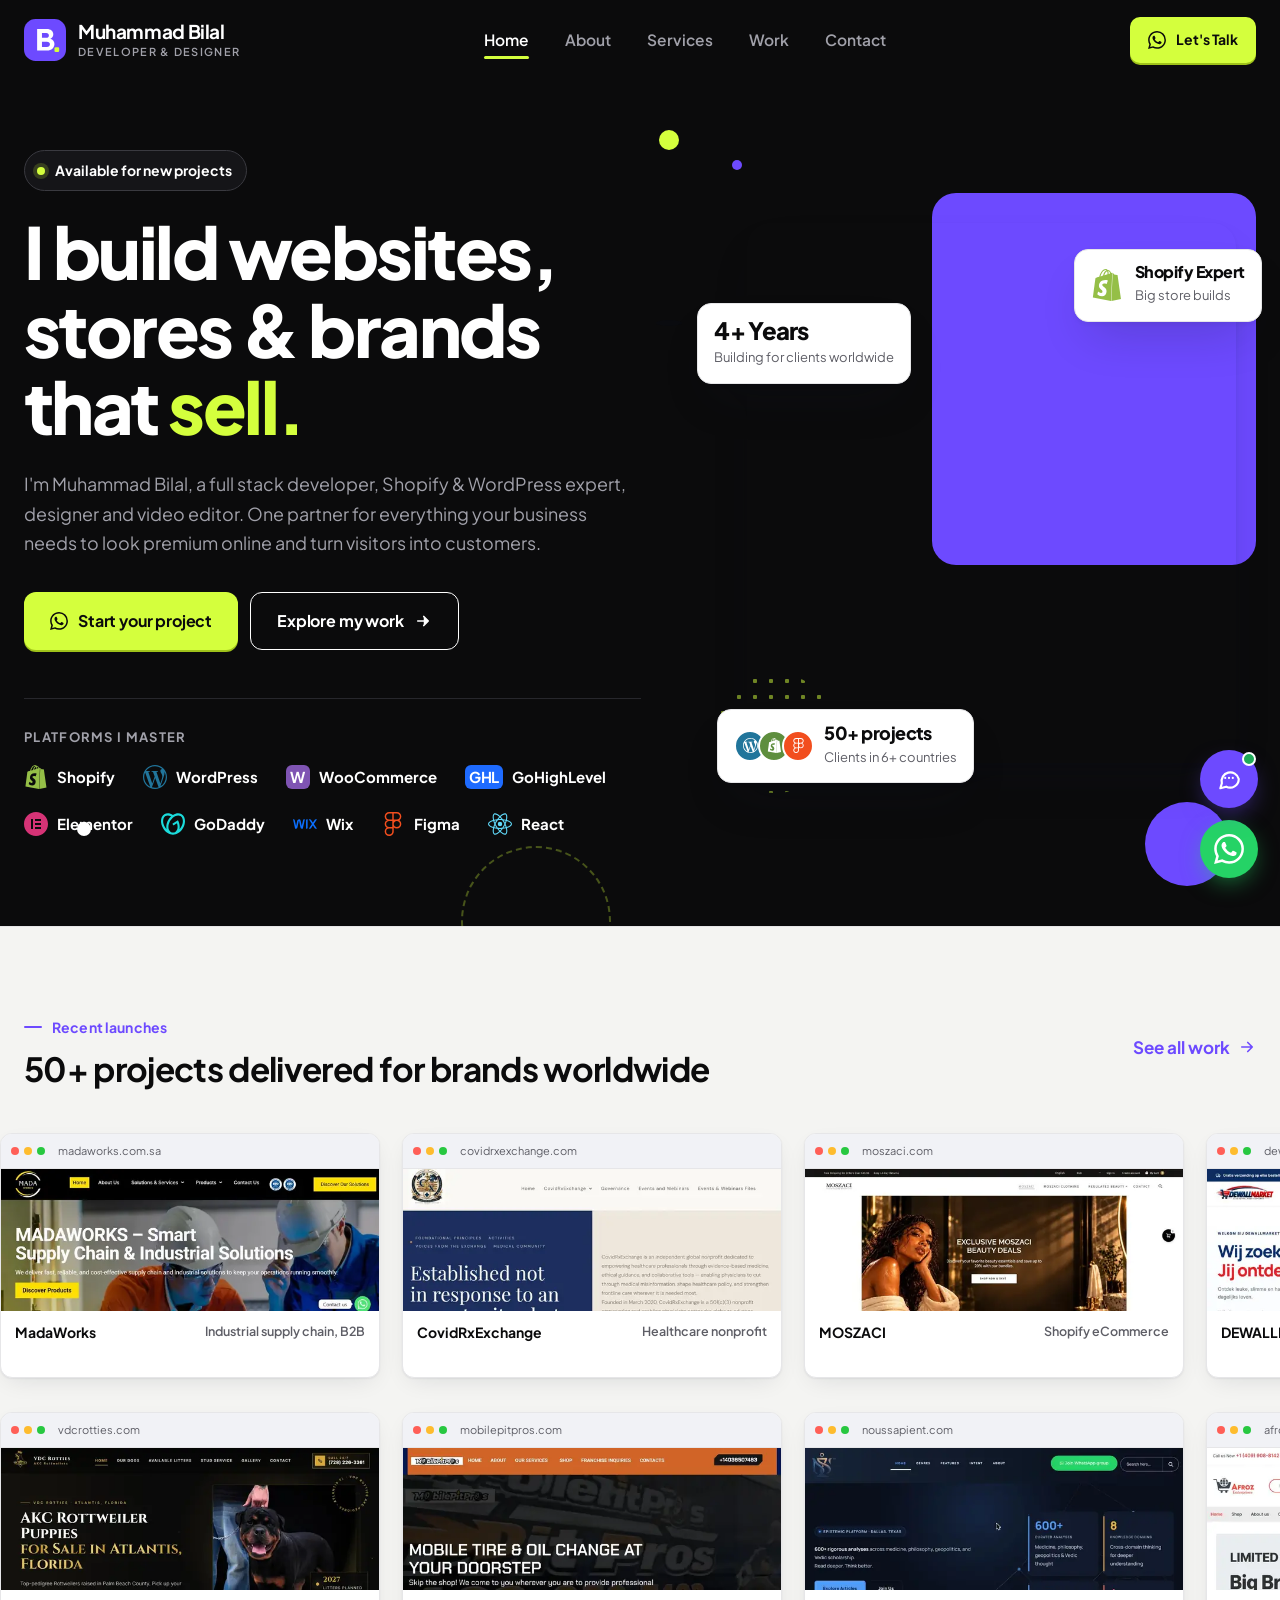
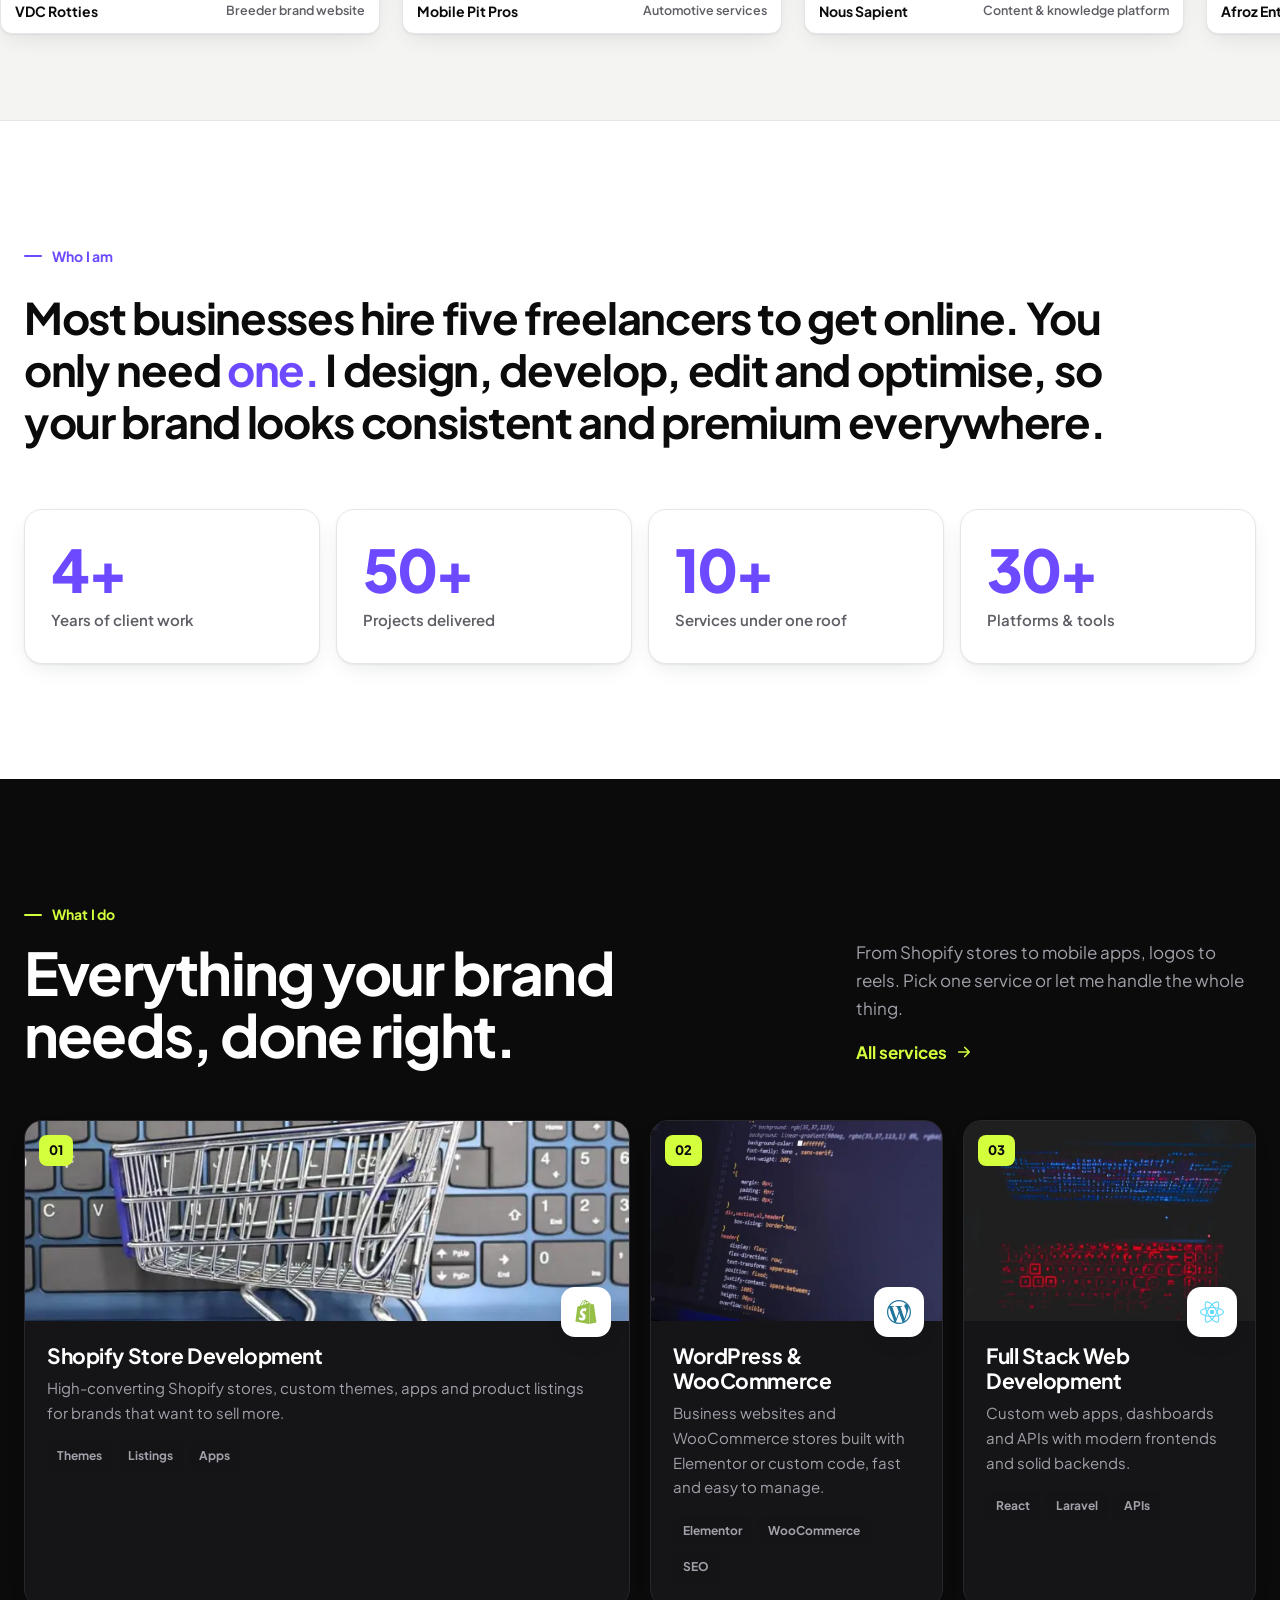
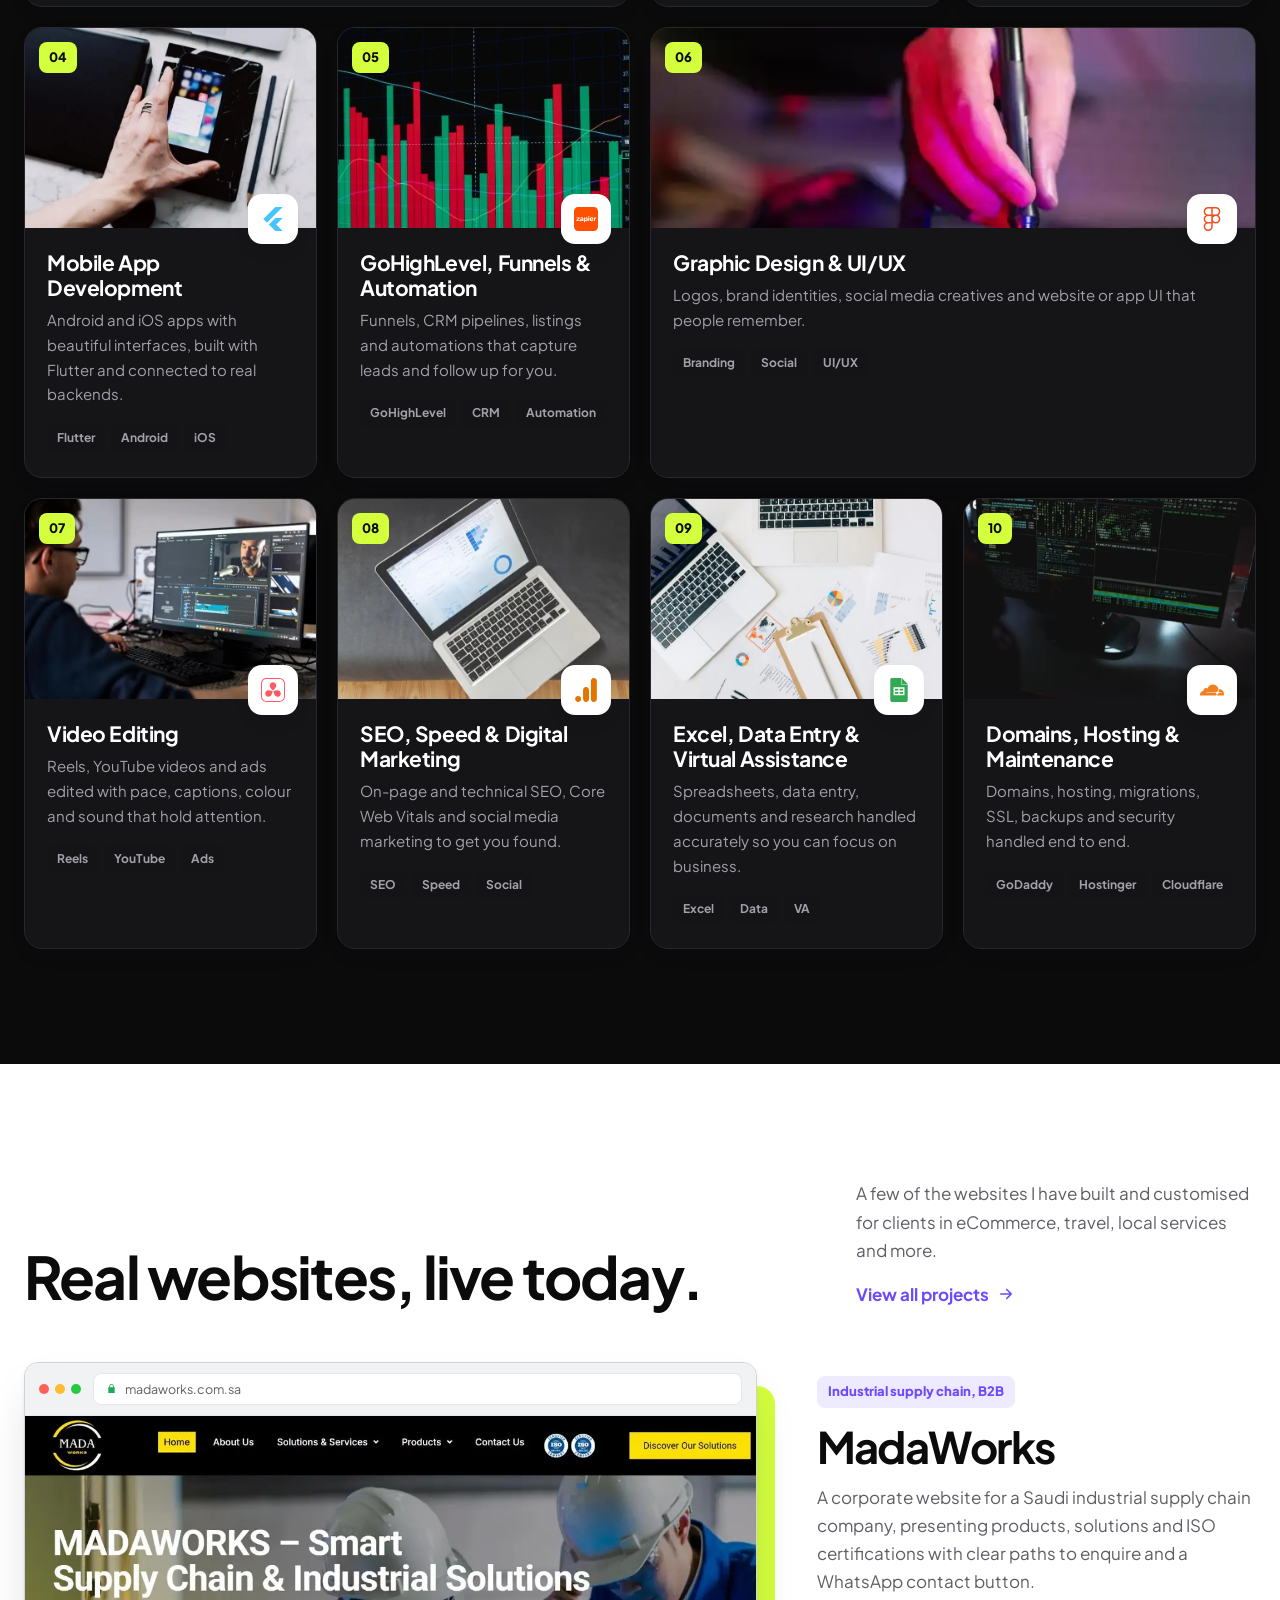
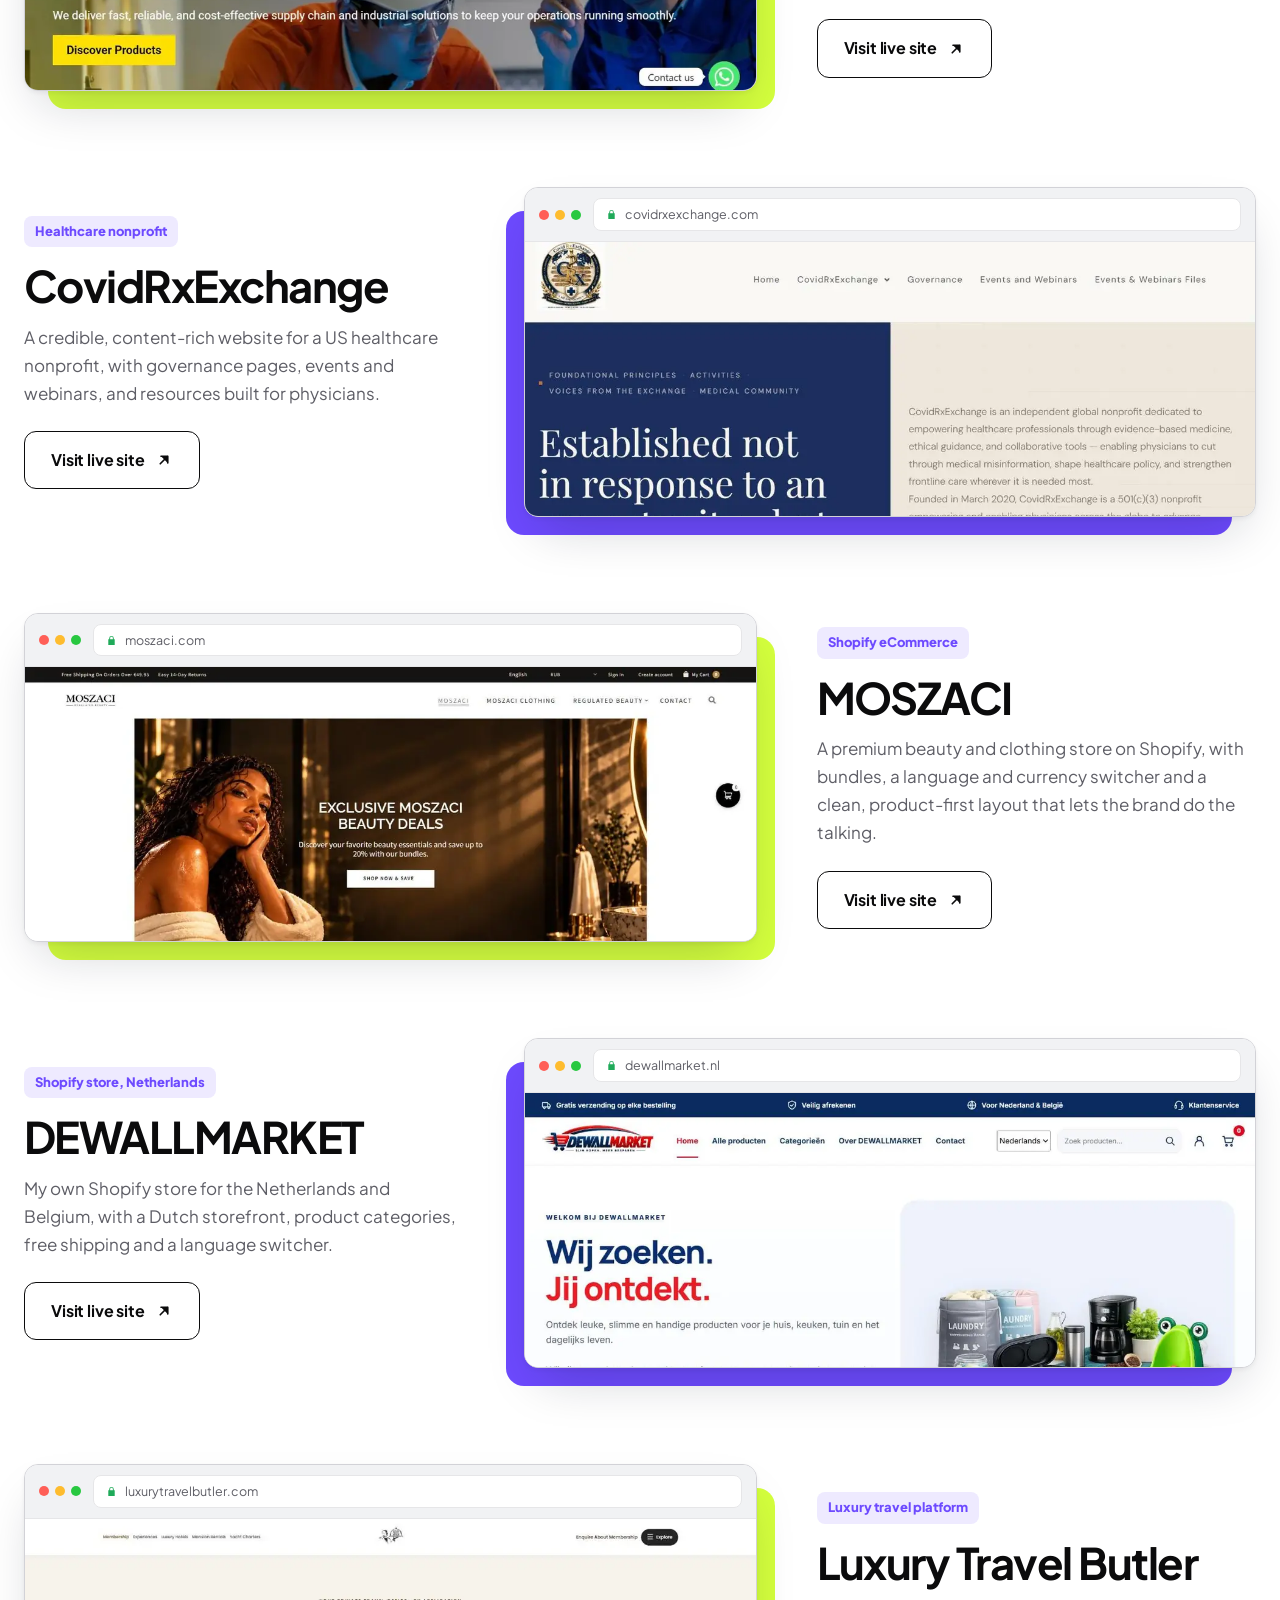
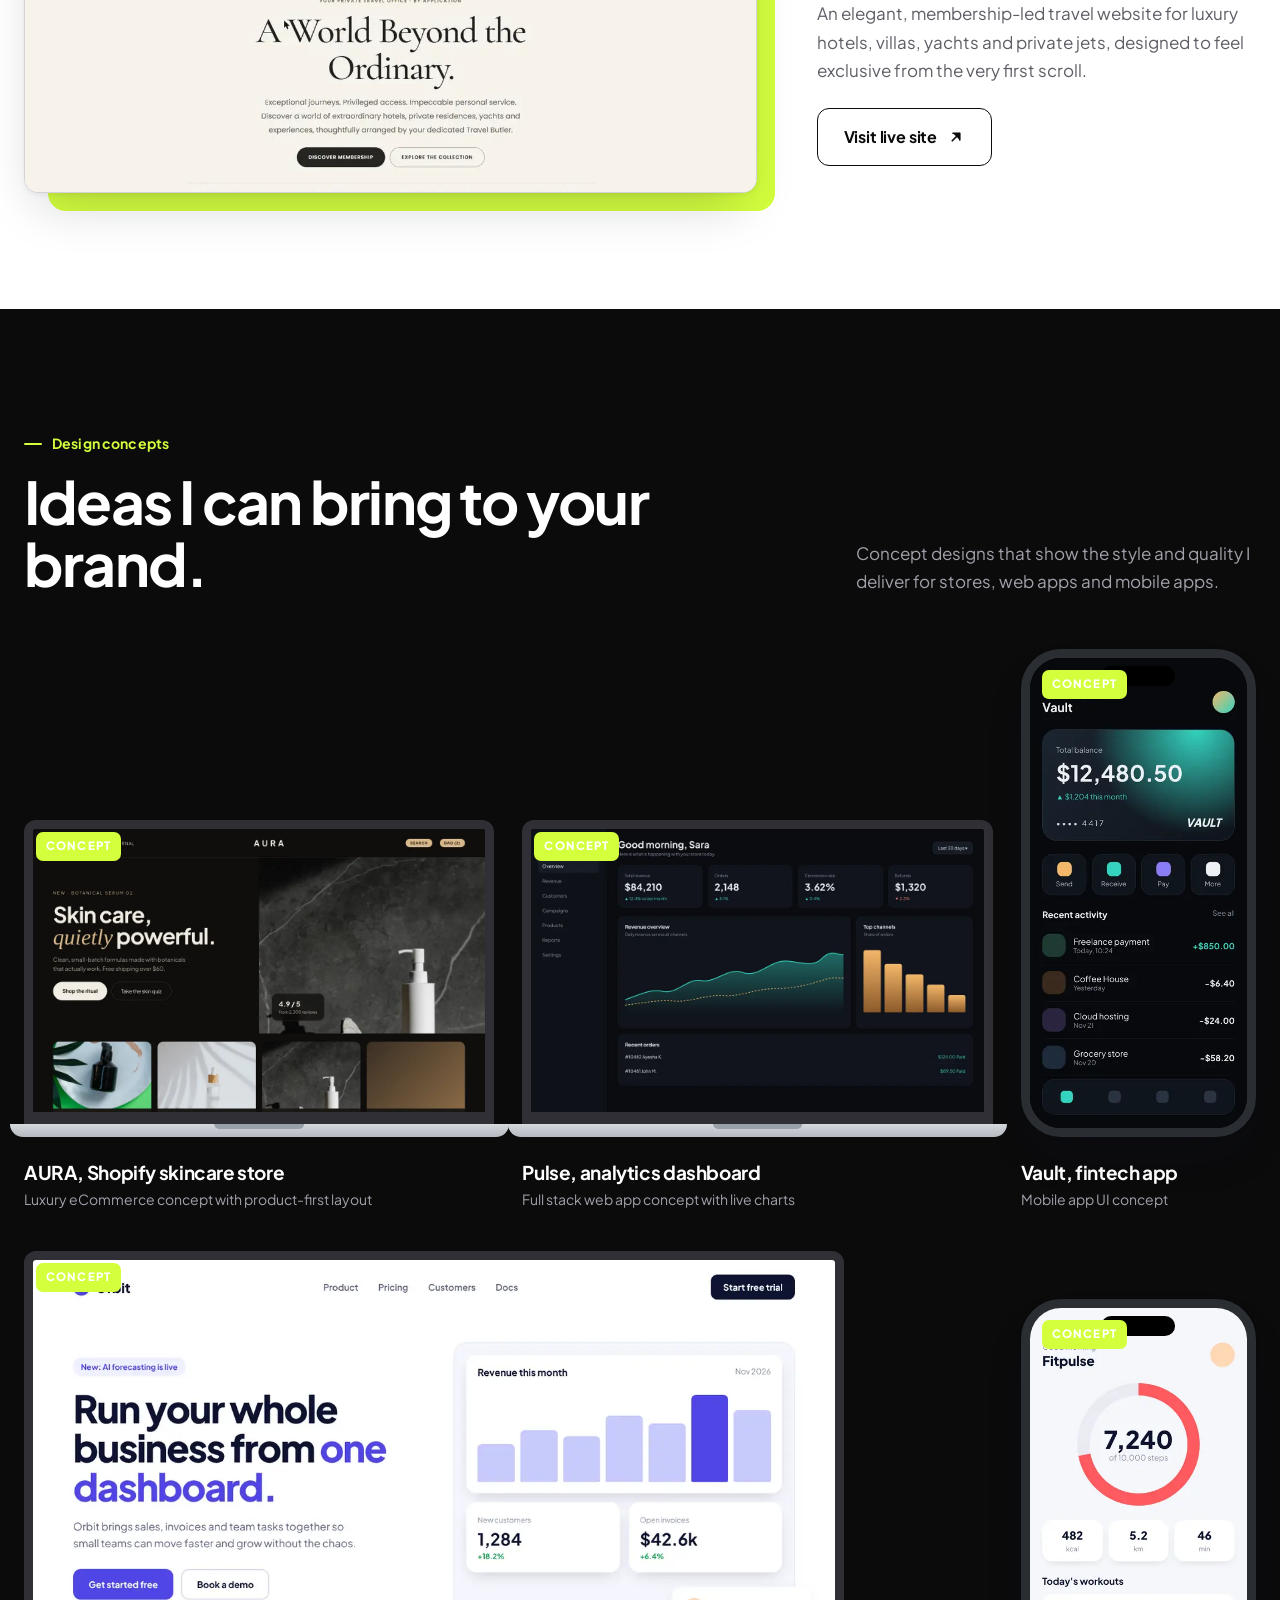
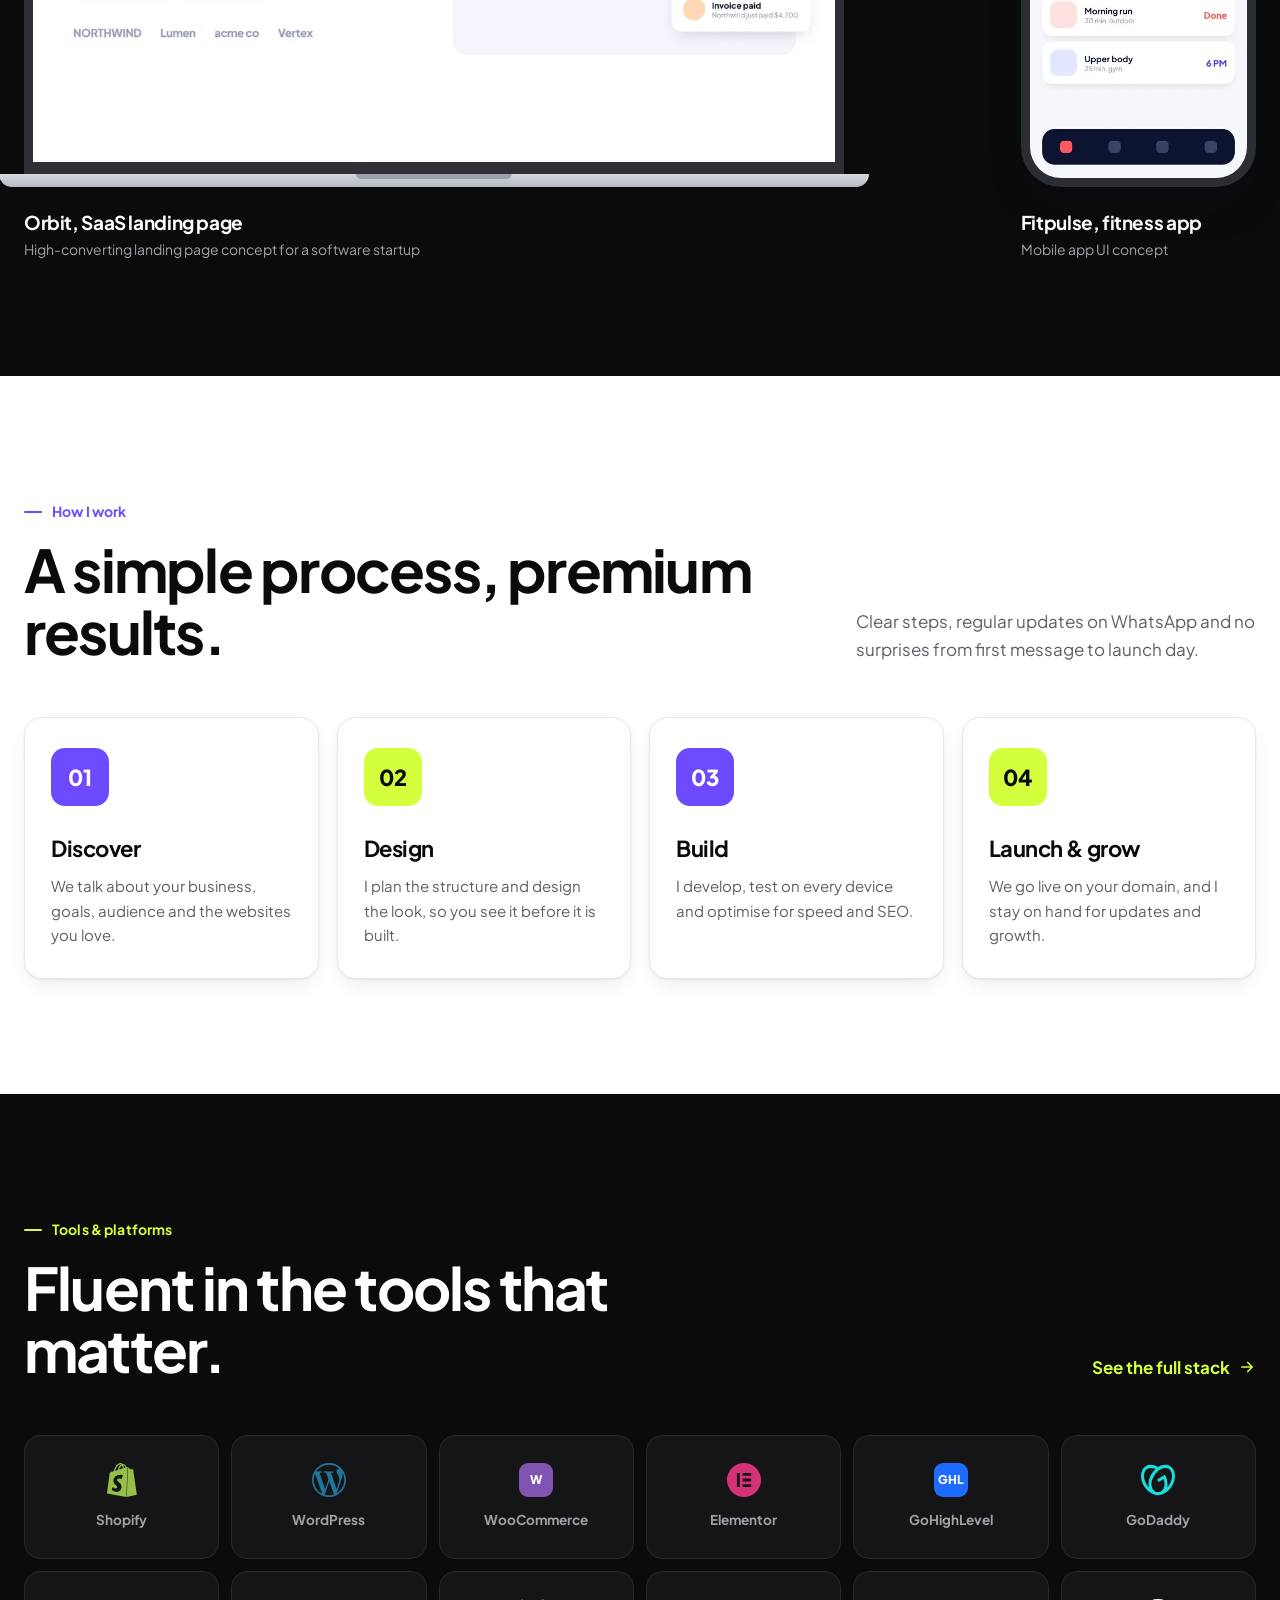
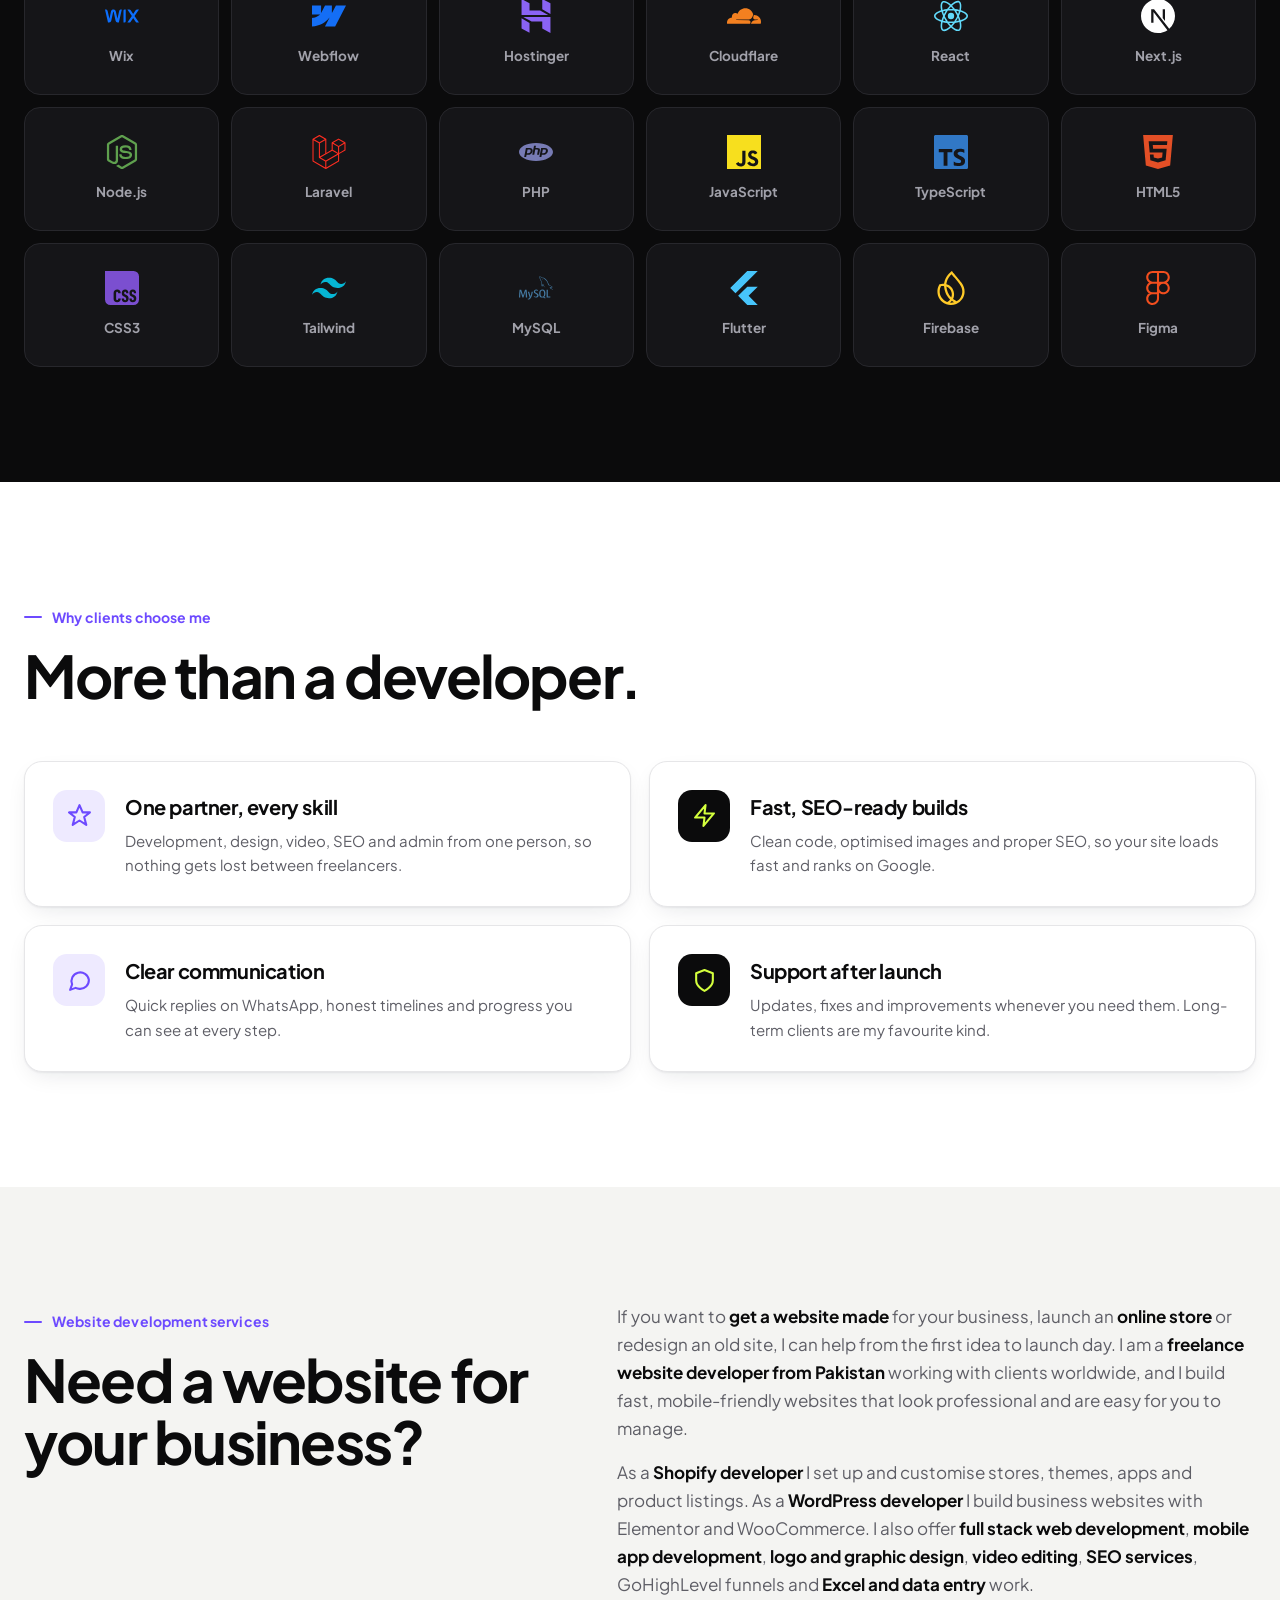
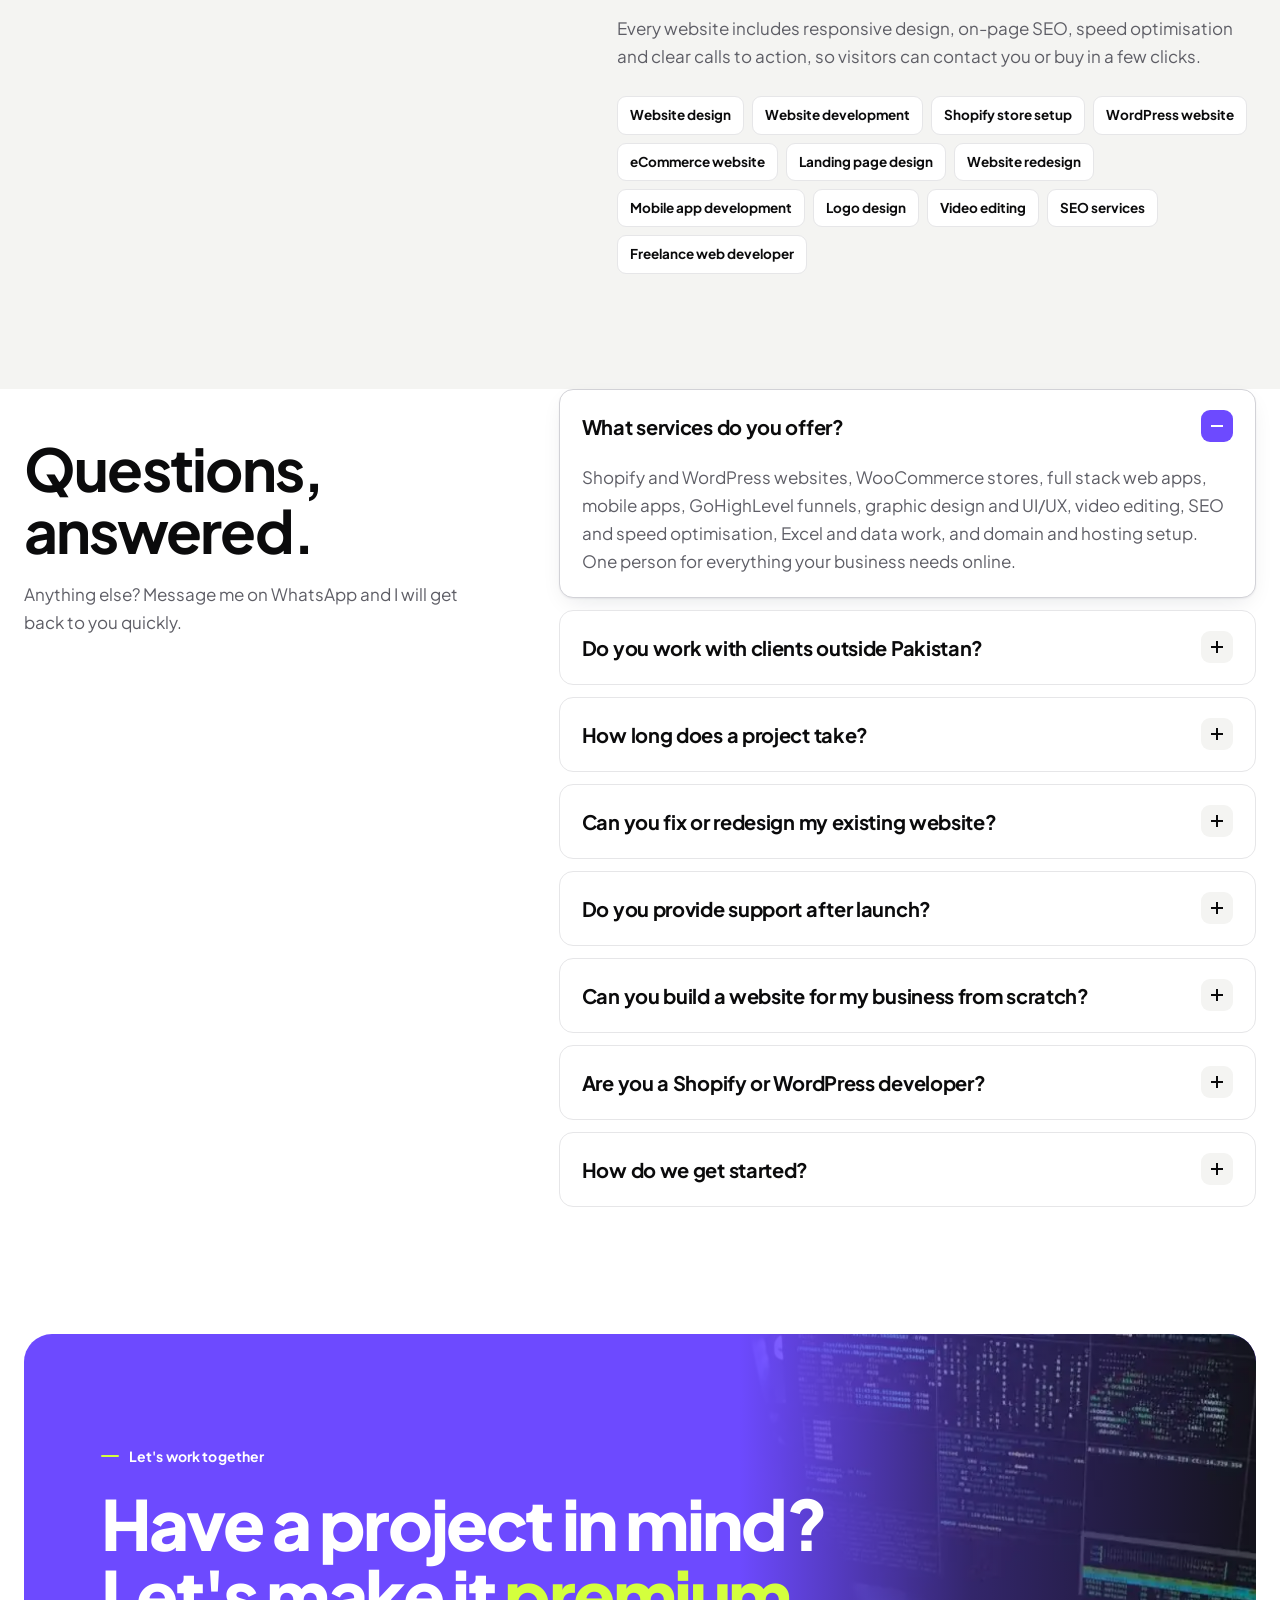
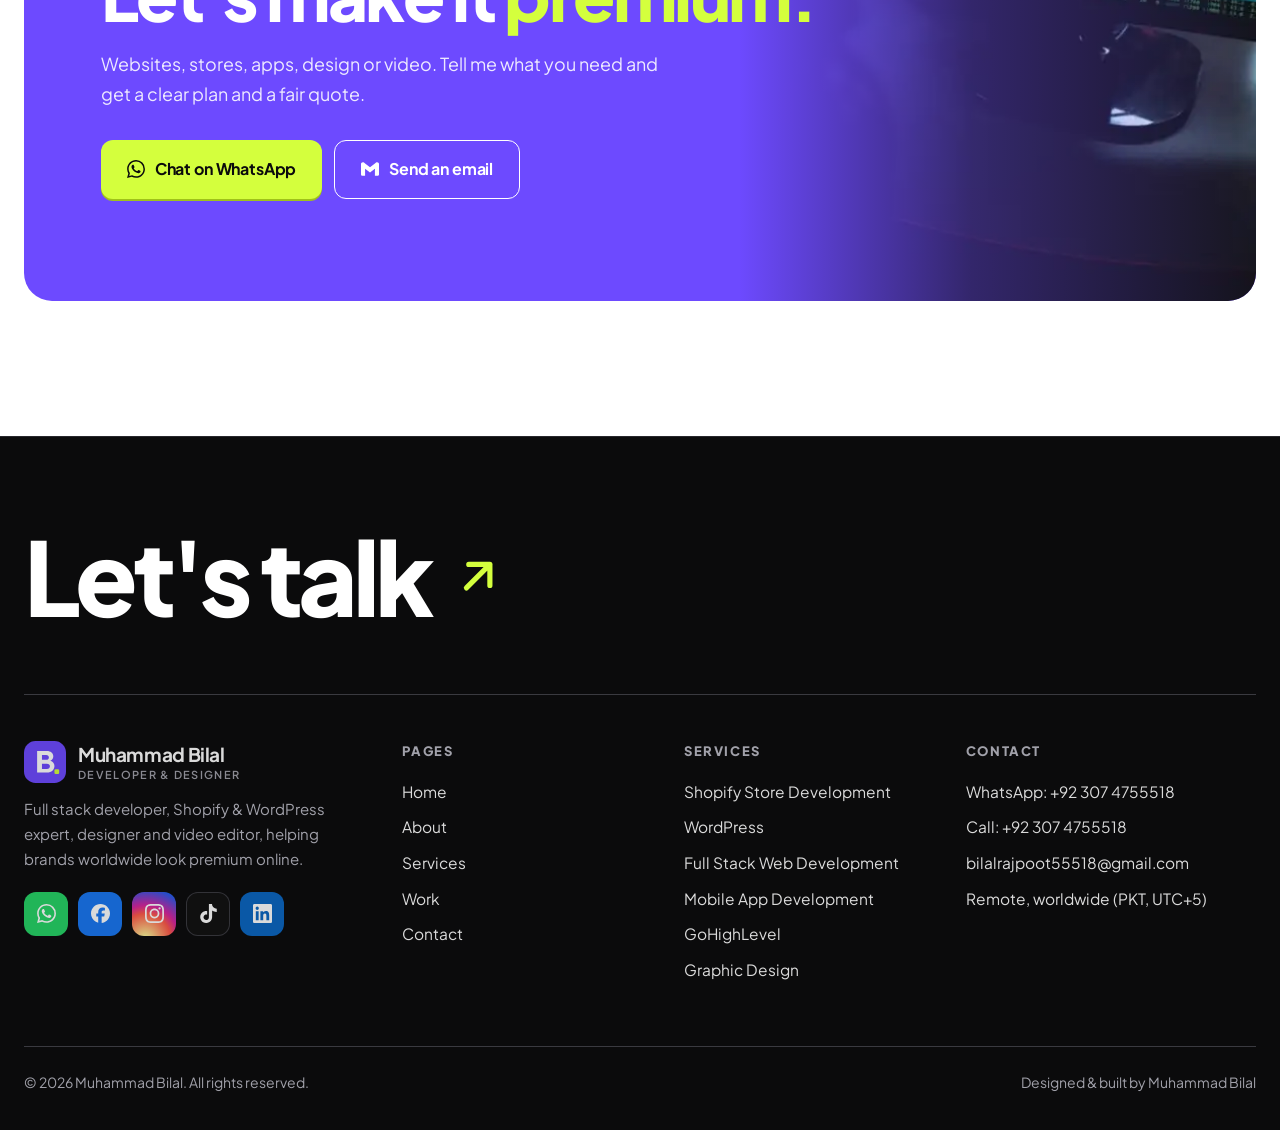
==== commit 43ba0d22: "Black and white redesign with chatbot" ====
--- a/index.html
+++ b/index.html
@@ -7,7 +7,7 @@
 <meta name="description" content="Hire Muhammad Bilal, a freelance website developer from Pakistan for website design, Shopify stores, WordPress websites, mobile apps, logo design, video editing and SEO. Get a free quote on WhatsApp.">
 <meta name="robots" content="index,follow,max-image-preview:large">
 <meta name="author" content="Muhammad Bilal">
-<meta name="theme-color" content="#FFFFFF">
+<meta name="theme-color" content="#0B0B0C">
 <link rel="canonical" href="https://bilaldev-portfolio.github.io/">
 <meta property="og:type" content="website">
 <meta property="og:site_name" content="Muhammad Bilal">
@@ -24,19 +24,18 @@
 <link rel="icon" href="/favicon.svg" type="image/svg+xml">
 <link rel="apple-touch-icon" href="/assets/img/apple-touch-icon.png">
 <link rel="manifest" href="/site.webmanifest">
-<link rel="preload" href="/assets/fonts/syne.woff2" as="font" type="font/woff2" crossorigin>
-<link rel="preload" href="/assets/fonts/manrope.woff2" as="font" type="font/woff2" crossorigin>
+<link rel="preload" href="/assets/fonts/jakarta.woff2" as="font" type="font/woff2" crossorigin>
 <link rel="preload" as="image" href="/assets/img/hero.webp" type="image/webp" fetchpriority="high">
 <link rel="stylesheet" href="/assets/css/style.css">
 <script type="application/ld+json">{"@context": "https://schema.org", "@type": "Person", "name": "Muhammad Bilal", "url": "https://bilaldev-portfolio.github.io/", "jobTitle": "Full Stack Developer, Shopify & WordPress Expert", "email": "mailto:bilalrajpoot55518@gmail.com", "telephone": "+92 307 4755518", "image": "https://bilaldev-portfolio.github.io/assets/img/og.jpg", "sameAs": ["https://www.facebook.com/share/1GoYHQJWPL/", "https://www.instagram.com/bilalrajpoot9858", "https://www.tiktok.com/@shahzada_506", "https://www.linkedin.com/in/muhammad-bilal-a57043340"], "knowsAbout": ["Shopify", "WordPress", "WooCommerce", "Full Stack Development", "Mobile App Development", "GoHighLevel", "Graphic Design", "Video Editing", "SEO", "Excel"]}</script>
 <script type="application/ld+json">{"@context": "https://schema.org", "@type": "ProfessionalService", "name": "Muhammad Bilal | Web Development & Digital Services", "url": "https://bilaldev-portfolio.github.io/", "image": "https://bilaldev-portfolio.github.io/assets/img/og.jpg", "telephone": "+92 307 4755518", "email": "bilalrajpoot55518@gmail.com", "areaServed": "Worldwide", "priceRange": "$$", "address": {"@type": "PostalAddress", "addressCountry": "PK"}, "founder": {"@type": "Person", "name": "Muhammad Bilal"}, "sameAs": ["https://www.facebook.com/share/1GoYHQJWPL/", "https://www.instagram.com/bilalrajpoot9858", "https://www.tiktok.com/@shahzada_506", "https://www.linkedin.com/in/muhammad-bilal-a57043340"]}</script>
-<script type="application/ld+json">{"@context": "https://schema.org", "@type": "FAQPage", "mainEntity": [{"@type": "Question", "name": "What services do you offer?", "acceptedAnswer": {"@type": "Answer", "text": "Shopify and WordPress websites, WooCommerce stores, full stack web apps, mobile apps, GoHighLevel funnels, graphic design and UI/UX, video editing, SEO and speed optimisation, Excel and data work, and domain and hosting setup. One person for everything your business needs online."}}, {"@type": "Question", "name": "Do you work with clients outside Pakistan?", "acceptedAnswer": {"@type": "Answer", "text": "Yes. I work fully remotely, and my projects include businesses in the USA, Canada, Australia, Germany, Sweden and Saudi Arabia."}}, {"@type": "Question", "name": "How long does a project take?", "acceptedAnswer": {"@type": "Answer", "text": "It depends on the scope. A landing page is quick, a full store or web app takes longer. You get a clear timeline and quote before any work starts, and regular progress updates on WhatsApp."}}, {"@type": "Question", "name": "Can you fix or redesign my existing website?", "acceptedAnswer": {"@type": "Answer", "text": "Yes. I fix bugs, speed up slow sites, improve mobile layouts, clean up plugins and redesign outdated websites without losing your content or SEO."}}, {"@type": "Question", "name": "Do you provide support after launch?", "acceptedAnswer": {"@type": "Answer", "text": "Yes. I offer updates, content changes, troubleshooting, backups and ongoing maintenance, so your website keeps working long after launch."}}, {"@type": "Question", "name": "Can you build a website for my business from scratch?", "acceptedAnswer": {"@type": "Answer", "text": "Yes. I design and develop complete business websites, online stores and landing pages from scratch, including domain, hosting, content setup, mobile design and basic SEO, so you get a website that is ready to bring in customers."}}, {"@type": "Question", "name": "Are you a Shopify or WordPress developer?", "acceptedAnswer": {"@type": "Answer", "text": "Both. I build and customise Shopify stores and WordPress or WooCommerce websites every week, and I also work with Wix, GoHighLevel and custom code when a project needs it."}}, {"@type": "Question", "name": "How do we get started?", "acceptedAnswer": {"@type": "Answer", "text": "Message me on WhatsApp or email with a few lines about your business and what you need. I will reply with questions, a plan and a quote."}}]}</script>
+<script type="application/ld+json">{"@context": "https://schema.org", "@type": "FAQPage", "mainEntity": [{"@type": "Question", "name": "What services do you offer?", "acceptedAnswer": {"@type": "Answer", "text": "Shopify and WordPress websites, WooCommerce stores, full stack web apps, mobile apps, GoHighLevel funnels, graphic design and UI/UX, video editing, SEO and speed optimisation, Excel and data work, and domain and hosting setup. One person for everything your business needs online."}}, {"@type": "Question", "name": "Do you work with clients outside Pakistan?", "acceptedAnswer": {"@type": "Answer", "text": "Yes. I work fully remotely, and my clients include businesses in the USA, Canada, Australia, Sweden, Hungary and Saudi Arabia."}}, {"@type": "Question", "name": "How long does a project take?", "acceptedAnswer": {"@type": "Answer", "text": "It depends on the scope. A landing page is quick, a full store or web app takes longer. You get a clear timeline and quote before any work starts, and regular progress updates on WhatsApp."}}, {"@type": "Question", "name": "Can you fix or redesign my existing website?", "acceptedAnswer": {"@type": "Answer", "text": "Yes. I fix bugs, speed up slow sites, improve mobile layouts, clean up plugins and redesign outdated websites without losing your content or SEO."}}, {"@type": "Question", "name": "Do you provide support after launch?", "acceptedAnswer": {"@type": "Answer", "text": "Yes. I offer updates, content changes, troubleshooting, backups and ongoing maintenance, so your website keeps working long after launch."}}, {"@type": "Question", "name": "Can you build a website for my business from scratch?", "acceptedAnswer": {"@type": "Answer", "text": "Yes. I design and develop complete business websites, online stores and landing pages from scratch, including domain, hosting, content setup, mobile design and basic SEO, so you get a website that is ready to bring in customers."}}, {"@type": "Question", "name": "Are you a Shopify or WordPress developer?", "acceptedAnswer": {"@type": "Answer", "text": "Both. I build and customise Shopify stores and WordPress or WooCommerce websites every week, and I also work with Wix, GoHighLevel and custom code when a project needs it."}}, {"@type": "Question", "name": "How do we get started?", "acceptedAnswer": {"@type": "Answer", "text": "Message me on WhatsApp or email with a few lines about your business and what you need. I will reply with questions, a plan and a quote."}}]}</script>
 </head>
 <body>
 <a class="sr-only" href="#main">Skip to content</a>
-<header class="header">
+<header class="header dark">
   <div class="wrap header-in">
-    <a class="brand" href="/" aria-label="Muhammad Bilal home"><svg viewBox="0 0 40 40" aria-hidden="true"><path d="M20 1.8 35.8 10.9v18.2L20 38.2 4.2 29.1V10.9z" fill="#D3261C"/><path d="M15.2 12h6.3a4 4 0 0 1 0 8H15.2zM15.2 20h7.3a4.5 4.5 0 0 1 0 9H15.2z" fill="none" stroke="#fff" stroke-width="2.4" stroke-linejoin="round"/><circle cx="29.2" cy="12.4" r="2" fill="#FFC527"/></svg><span class="brand-name">Muhammad Bilal<small>Developer &amp; Designer</small></span></a>
+    <a class="brand" href="/" aria-label="Muhammad Bilal home"><svg viewBox="0 0 40 40" aria-hidden="true"><rect width="40" height="40" rx="11" fill="#6D4AFF"/><path fill="#fff" fill-rule="evenodd" d="M12.5 9.5h9.2c3.8 0 6.2 2 6.2 5.1 0 2-1 3.5-2.8 4.2 2.4.6 3.9 2.5 3.9 5 0 3.6-2.8 6.2-7 6.2h-9.5zm4.6 3.9v4.5h4.1c1.6 0 2.5-.9 2.5-2.25s-.9-2.25-2.5-2.25zm0 8.2v5h4.7c1.8 0 2.9-1 2.9-2.5s-1.1-2.5-2.9-2.5z"/><rect x="29" y="27" width="4.5" height="4.5" rx="1.2" fill="#D4FF3D"/></svg><span class="brand-name">Muhammad Bilal<small>Developer &amp; Designer</small></span></a>
     <nav class="nav" aria-label="Main"><a href="/" aria-current="page">Home</a><a href="/about.html">About</a><a href="/services.html">Services</a><a href="/portfolio.html">Work</a><a href="/contact.html">Contact</a></nav>
     <div class="header-cta">
       <a class="btn btn-primary btn-sm" href="https://wa.me/923074755518" target="_blank" rel="noopener"><svg class="ico" aria-hidden="true"><use href="/assets/img/icons.svg#whatsapp"/></svg>Let's Talk</a>
@@ -44,7 +43,7 @@
     </div>
   </div>
 </header>
-<div class="mobile-menu" aria-label="Mobile menu">
+<div class="mobile-menu dark" aria-label="Mobile menu">
   <nav><a href="/" aria-current="page">Home</a><a href="/about.html">About</a><a href="/services.html">Services</a><a href="/portfolio.html">Work</a><a href="/contact.html">Contact</a></nav>
   <div class="socials">
       <a class="s-wa" href="https://wa.me/923074755518" target="_blank" rel="noopener" aria-label="WhatsApp"><svg class="ico" aria-hidden="true"><use href="/assets/img/icons.svg#whatsapp"/></svg></a>
@@ -56,8 +55,8 @@
 </div>
 <main id="main">
 
-<section class="hero">
-  <div class="aurora"><i></i><i></i><i></i></div><div class="grid-bg"></div>
+<section class="hero dark">
+  <div class="balls" aria-hidden="true"><span class="ball b1"></span><span class="ball b2"></span><span class="ball b3"></span><span class="ball b4"></span><span class="ball b5"></span></div>
   <div class="wrap hero-grid">
     <div>
       <span class="pill fade-up"><span class="live"></span>Available for new projects</span>
@@ -70,7 +69,7 @@
       <div class="trust fade-up d3">
         <p>Platforms I master</p>
         <div class="logo-row">
-          <span><svg class="ico" aria-hidden="true" style="fill:#95BF47"><use href="/assets/img/icons.svg#shopify"/></svg>Shopify</span><span><svg class="ico" aria-hidden="true" style="fill:#21759B"><use href="/assets/img/icons.svg#wordpress"/></svg>WordPress</span><span><svg class="ico" aria-hidden="true" style="fill:#96588A"><use href="/assets/img/icons.svg#woocommerce"/></svg>WooCommerce</span><span><svg class="ico" aria-hidden="true" style="fill:#D63376"><use href="/assets/img/icons.svg#elementor"/></svg>Elementor</span><span><svg class="ico" aria-hidden="true" style="fill:#F24E1E"><use href="/assets/img/icons.svg#figma"/></svg>Figma</span><span><svg class="ico" aria-hidden="true" style="fill:#61DAFB"><use href="/assets/img/icons.svg#react"/></svg>React</span>
+          <span><svg class="ico" aria-hidden="true" style="fill:#95BF47"><use href="/assets/img/icons.svg#shopify"/></svg>Shopify</span><span><svg class="ico" aria-hidden="true" style="fill:#21759B"><use href="/assets/img/icons.svg#wordpress"/></svg>WordPress</span><span><span class="bdg" style="background:#7F54B3;color:#fff">W</span>WooCommerce</span><span><span class="bdg" style="background:#1E6BFF;color:#fff">GHL</span>GoHighLevel</span><span><svg class="ico" aria-hidden="true" style="fill:#D63376"><use href="/assets/img/icons.svg#elementor"/></svg>Elementor</span><span><svg class="ico" aria-hidden="true" style="fill:#1BDBDB"><use href="/assets/img/icons.svg#godaddy"/></svg>GoDaddy</span><span><svg class="ico" aria-hidden="true" style="fill:#0C6EFC"><use href="/assets/img/icons.svg#wix"/></svg>Wix</span><span><svg class="ico" aria-hidden="true" style="fill:#F24E1E"><use href="/assets/img/icons.svg#figma"/></svg>Figma</span><span><svg class="ico" aria-hidden="true" style="fill:#61DAFB"><use href="/assets/img/icons.svg#react"/></svg>React</span>
         </div>
       </div>
     </div>
@@ -79,15 +78,17 @@
       <div class="float f1"><b>4+ Years</b><small>Building for clients worldwide</small></div>
       <div class="float f2"><svg class="ico" aria-hidden="true"><use href="/assets/img/icons.svg#shopify"/></svg><div><b>Shopify Expert</b><small>Big store builds</small></div></div>
       <div class="float f3">&lt;<em>build</em> quality=<i>"premium"</i> /&gt;</div>
-      <div class="float f4"><span class="avatars"><span style="background:#21759B"><svg class="ico" aria-hidden="true"><use href="/assets/img/icons.svg#wordpress"/></svg></span><span style="background:#5E8E3E"><svg class="ico" aria-hidden="true"><use href="/assets/img/icons.svg#shopify"/></svg></span><span style="background:#F24E1E"><svg class="ico" aria-hidden="true"><use href="/assets/img/icons.svg#figma"/></svg></span></span><div><b style="font-size:18px">13+ live sites</b><small>Across 6 countries</small></div></div>
+      <div class="float f4"><span class="avatars"><span style="background:#21759B"><svg class="ico" aria-hidden="true"><use href="/assets/img/icons.svg#wordpress"/></svg></span><span style="background:#5E8E3E"><svg class="ico" aria-hidden="true"><use href="/assets/img/icons.svg#shopify"/></svg></span><span style="background:#F24E1E"><svg class="ico" aria-hidden="true"><use href="/assets/img/icons.svg#figma"/></svg></span></span><div><b style="font-size:18px">50+ projects</b><small>Clients in 6+ countries</small></div></div>
     </div>
   </div>
   <div class="scroll-hint"><i></i>Scroll</div>
 </section>
 
-<div class="marquee" aria-hidden="true"><div class="marquee-track">
-  <span>Shopify Stores <b>✦</b> WordPress <b>✦</b> Full Stack <em>Apps</em> <b>✦</b> Mobile Apps <b>✦</b> GoHighLevel <b>✦</b> UI/UX <em>Design</em> <b>✦</b> Video Editing <b>✦</b> SEO &amp; Speed <b>✦</b> Excel &amp; Data <b>✦</b></span><span>Shopify Stores <b>✦</b> WordPress <b>✦</b> Full Stack <em>Apps</em> <b>✦</b> Mobile Apps <b>✦</b> GoHighLevel <b>✦</b> UI/UX <em>Design</em> <b>✦</b> Video Editing <b>✦</b> SEO &amp; Speed <b>✦</b> Excel &amp; Data <b>✦</b></span>
-</div></div>
+<section class="ticker-sec" aria-label="Recent projects">
+  <div class="wrap"><div class="sec-head" style="align-items:center"><div><span class="eyebrow">Recent launches</span><h2 class="h-md" style="margin-top:10px">50+ projects delivered for brands worldwide</h2></div><a class="link-arrow" href="/portfolio.html">See all work<svg viewBox="0 0 24 24" fill="none" stroke="currentColor" stroke-width="2.2" stroke-linecap="round" stroke-linejoin="round" aria-hidden="true"><path d="M5 12h14M13 6l6 6-6 6"/></svg></a></div></div>
+  <div class="ticker"><a class="tk" href="https://madaworks.com.sa/" target="_blank" rel="noopener"><div class="tb"><i></i><i></i><i></i><span>madaworks.com.sa</span></div><img src="/assets/img/work/madaworks-sm.webp" alt="MadaWorks website" width="640" height="240" loading="lazy" decoding="async"><div class="cap">MadaWorks<span>Industrial supply chain, B2B</span></div></a><a class="tk" href="https://covidrxexchange.com/" target="_blank" rel="noopener"><div class="tb"><i></i><i></i><i></i><span>covidrxexchange.com</span></div><img src="/assets/img/work/covidrxexchange-sm.webp" alt="CovidRxExchange website" width="640" height="240" loading="lazy" decoding="async"><div class="cap">CovidRxExchange<span>Healthcare nonprofit</span></div></a><a class="tk" href="https://moszaci.com/" target="_blank" rel="noopener"><div class="tb"><i></i><i></i><i></i><span>moszaci.com</span></div><img src="/assets/img/work/moszaci-sm.webp" alt="MOSZACI website" width="640" height="240" loading="lazy" decoding="async"><div class="cap">MOSZACI<span>Shopify eCommerce</span></div></a><a class="tk" href="https://dewallmarket.nl/" target="_blank" rel="noopener"><div class="tb"><i></i><i></i><i></i><span>dewallmarket.nl</span></div><img src="/assets/img/work/dewallmarket-sm.webp" alt="DEWALLMARKET website" width="640" height="240" loading="lazy" decoding="async"><div class="cap">DEWALLMARKET<span>Shopify store, Netherlands</span></div></a><a class="tk" href="https://www.luxurytravelbutler.com/" target="_blank" rel="noopener"><div class="tb"><i></i><i></i><i></i><span>luxurytravelbutler.com</span></div><img src="/assets/img/work/luxury-travel-butler-sm.webp" alt="Luxury Travel Butler website" width="640" height="240" loading="lazy" decoding="async"><div class="cap">Luxury Travel Butler<span>Luxury travel platform</span></div></a><a class="tk" href="https://seniorhomecareassociates.com/" target="_blank" rel="noopener"><div class="tb"><i></i><i></i><i></i><span>seniorhomecareassociates.com</span></div><img src="/assets/img/work/senior-homecare-sm.webp" alt="Senior HomeCare Associates website" width="640" height="240" loading="lazy" decoding="async"><div class="cap">Senior HomeCare Associates<span>Healthcare training & care</span></div></a><a class="tk" href="https://terrahungary.com/" target="_blank" rel="noopener"><div class="tb"><i></i><i></i><i></i><span>terrahungary.com</span></div><img src="/assets/img/work/terra-hungary-sm.webp" alt="Terra Hungary website" width="640" height="240" loading="lazy" decoding="async"><div class="cap">Terra Hungary<span>GoDaddy website, garden centre</span></div></a><a class="tk" href="https://dtfprintandstitch.com/" target="_blank" rel="noopener"><div class="tb"><i></i><i></i><i></i><span>dtfprintandstitch.com</span></div><img src="/assets/img/work/dtf-print-stitch-sm.webp" alt="DTF Print &amp; Stitch website" width="640" height="240" loading="lazy" decoding="async"><div class="cap">DTF Print &amp; Stitch<span>eCommerce, DTF printing</span></div></a><a class="tk" href="https://madaworks.com.sa/" target="_blank" rel="noopener"><div class="tb"><i></i><i></i><i></i><span>madaworks.com.sa</span></div><img src="/assets/img/work/madaworks-sm.webp" alt="MadaWorks website" width="640" height="240" loading="lazy" decoding="async"><div class="cap">MadaWorks<span>Industrial supply chain, B2B</span></div></a><a class="tk" href="https://covidrxexchange.com/" target="_blank" rel="noopener"><div class="tb"><i></i><i></i><i></i><span>covidrxexchange.com</span></div><img src="/assets/img/work/covidrxexchange-sm.webp" alt="CovidRxExchange website" width="640" height="240" loading="lazy" decoding="async"><div class="cap">CovidRxExchange<span>Healthcare nonprofit</span></div></a><a class="tk" href="https://moszaci.com/" target="_blank" rel="noopener"><div class="tb"><i></i><i></i><i></i><span>moszaci.com</span></div><img src="/assets/img/work/moszaci-sm.webp" alt="MOSZACI website" width="640" height="240" loading="lazy" decoding="async"><div class="cap">MOSZACI<span>Shopify eCommerce</span></div></a><a class="tk" href="https://dewallmarket.nl/" target="_blank" rel="noopener"><div class="tb"><i></i><i></i><i></i><span>dewallmarket.nl</span></div><img src="/assets/img/work/dewallmarket-sm.webp" alt="DEWALLMARKET website" width="640" height="240" loading="lazy" decoding="async"><div class="cap">DEWALLMARKET<span>Shopify store, Netherlands</span></div></a><a class="tk" href="https://www.luxurytravelbutler.com/" target="_blank" rel="noopener"><div class="tb"><i></i><i></i><i></i><span>luxurytravelbutler.com</span></div><img src="/assets/img/work/luxury-travel-butler-sm.webp" alt="Luxury Travel Butler website" width="640" height="240" loading="lazy" decoding="async"><div class="cap">Luxury Travel Butler<span>Luxury travel platform</span></div></a><a class="tk" href="https://seniorhomecareassociates.com/" target="_blank" rel="noopener"><div class="tb"><i></i><i></i><i></i><span>seniorhomecareassociates.com</span></div><img src="/assets/img/work/senior-homecare-sm.webp" alt="Senior HomeCare Associates website" width="640" height="240" loading="lazy" decoding="async"><div class="cap">Senior HomeCare Associates<span>Healthcare training & care</span></div></a><a class="tk" href="https://terrahungary.com/" target="_blank" rel="noopener"><div class="tb"><i></i><i></i><i></i><span>terrahungary.com</span></div><img src="/assets/img/work/terra-hungary-sm.webp" alt="Terra Hungary website" width="640" height="240" loading="lazy" decoding="async"><div class="cap">Terra Hungary<span>GoDaddy website, garden centre</span></div></a><a class="tk" href="https://dtfprintandstitch.com/" target="_blank" rel="noopener"><div class="tb"><i></i><i></i><i></i><span>dtfprintandstitch.com</span></div><img src="/assets/img/work/dtf-print-stitch-sm.webp" alt="DTF Print &amp; Stitch website" width="640" height="240" loading="lazy" decoding="async"><div class="cap">DTF Print &amp; Stitch<span>eCommerce, DTF printing</span></div></a></div>
+  <div class="ticker rev"><a class="tk" href="https://vdcrotties.com/" target="_blank" rel="noopener"><div class="tb"><i></i><i></i><i></i><span>vdcrotties.com</span></div><img src="/assets/img/work/vdc-rotties-sm.webp" alt="VDC Rotties website" width="640" height="240" loading="lazy" decoding="async"><div class="cap">VDC Rotties<span>Breeder brand website</span></div></a><a class="tk" href="https://mobilepitpros.com/" target="_blank" rel="noopener"><div class="tb"><i></i><i></i><i></i><span>mobilepitpros.com</span></div><img src="/assets/img/work/mobile-pit-pros-sm.webp" alt="Mobile Pit Pros website" width="640" height="240" loading="lazy" decoding="async"><div class="cap">Mobile Pit Pros<span>Automotive services</span></div></a><a class="tk" href="https://noussapient.com/" target="_blank" rel="noopener"><div class="tb"><i></i><i></i><i></i><span>noussapient.com</span></div><img src="/assets/img/work/nous-sapient-sm.webp" alt="Nous Sapient website" width="640" height="240" loading="lazy" decoding="async"><div class="cap">Nous Sapient<span>Content & knowledge platform</span></div></a><a class="tk" href="https://afrozenterprises.store/" target="_blank" rel="noopener"><div class="tb"><i></i><i></i><i></i><span>afrozenterprises.store</span></div><img src="/assets/img/work/afroz-enterprises-sm.webp" alt="Afroz Enterprises website" width="640" height="240" loading="lazy" decoding="async"><div class="cap">Afroz Enterprises<span>WordPress eCommerce</span></div></a><a class="tk" href="https://globalvoicehub.com.au/" target="_blank" rel="noopener"><div class="tb"><i></i><i></i><i></i><span>globalvoicehub.com.au</span></div><img src="/assets/img/work/globalvoice-hub-sm.webp" alt="GlobalVoice Hub website" width="640" height="240" loading="lazy" decoding="async"><div class="cap">GlobalVoice Hub<span>Translation & interpretation</span></div></a><a class="tk" href="https://keysideproperties.com/" target="_blank" rel="noopener"><div class="tb"><i></i><i></i><i></i><span>keysideproperties.com</span></div><img src="/assets/img/work/keyside-properties-sm.webp" alt="Keyside Properties website" width="640" height="240" loading="lazy" decoding="async"><div class="cap">Keyside Properties<span>Property services</span></div></a><a class="tk" href="https://milaservice.se/" target="_blank" rel="noopener"><div class="tb"><i></i><i></i><i></i><span>milaservice.se</span></div><img src="/assets/img/work/mila-service-sm.webp" alt="Mila Service website" width="640" height="240" loading="lazy" decoding="async"><div class="cap">Mila Service<span>Cleaning & moving services</span></div></a><div class="tk concept-tk"><div class="tb"><i></i><i></i><i></i><span>concept design</span></div><img src="/assets/img/concept/store.webp" alt="AURA Skincare Store website" width="640" height="240" loading="lazy" decoding="async"><div class="cap">AURA Skincare Store<span>Concept</span></div></div><div class="tk concept-tk"><div class="tb"><i></i><i></i><i></i><span>concept design</span></div><img src="/assets/img/concept/dash.webp" alt="Pulse Dashboard website" width="640" height="240" loading="lazy" decoding="async"><div class="cap">Pulse Dashboard<span>Concept</span></div></div><div class="tk concept-tk"><div class="tb"><i></i><i></i><i></i><span>concept design</span></div><img src="/assets/img/concept/orbit.webp" alt="Orbit SaaS Landing website" width="640" height="240" loading="lazy" decoding="async"><div class="cap">Orbit SaaS Landing<span>Concept</span></div></div><a class="tk" href="https://vdcrotties.com/" target="_blank" rel="noopener"><div class="tb"><i></i><i></i><i></i><span>vdcrotties.com</span></div><img src="/assets/img/work/vdc-rotties-sm.webp" alt="VDC Rotties website" width="640" height="240" loading="lazy" decoding="async"><div class="cap">VDC Rotties<span>Breeder brand website</span></div></a><a class="tk" href="https://mobilepitpros.com/" target="_blank" rel="noopener"><div class="tb"><i></i><i></i><i></i><span>mobilepitpros.com</span></div><img src="/assets/img/work/mobile-pit-pros-sm.webp" alt="Mobile Pit Pros website" width="640" height="240" loading="lazy" decoding="async"><div class="cap">Mobile Pit Pros<span>Automotive services</span></div></a><a class="tk" href="https://noussapient.com/" target="_blank" rel="noopener"><div class="tb"><i></i><i></i><i></i><span>noussapient.com</span></div><img src="/assets/img/work/nous-sapient-sm.webp" alt="Nous Sapient website" width="640" height="240" loading="lazy" decoding="async"><div class="cap">Nous Sapient<span>Content & knowledge platform</span></div></a><a class="tk" href="https://afrozenterprises.store/" target="_blank" rel="noopener"><div class="tb"><i></i><i></i><i></i><span>afrozenterprises.store</span></div><img src="/assets/img/work/afroz-enterprises-sm.webp" alt="Afroz Enterprises website" width="640" height="240" loading="lazy" decoding="async"><div class="cap">Afroz Enterprises<span>WordPress eCommerce</span></div></a><a class="tk" href="https://globalvoicehub.com.au/" target="_blank" rel="noopener"><div class="tb"><i></i><i></i><i></i><span>globalvoicehub.com.au</span></div><img src="/assets/img/work/globalvoice-hub-sm.webp" alt="GlobalVoice Hub website" width="640" height="240" loading="lazy" decoding="async"><div class="cap">GlobalVoice Hub<span>Translation & interpretation</span></div></a><a class="tk" href="https://keysideproperties.com/" target="_blank" rel="noopener"><div class="tb"><i></i><i></i><i></i><span>keysideproperties.com</span></div><img src="/assets/img/work/keyside-properties-sm.webp" alt="Keyside Properties website" width="640" height="240" loading="lazy" decoding="async"><div class="cap">Keyside Properties<span>Property services</span></div></a><a class="tk" href="https://milaservice.se/" target="_blank" rel="noopener"><div class="tb"><i></i><i></i><i></i><span>milaservice.se</span></div><img src="/assets/img/work/mila-service-sm.webp" alt="Mila Service website" width="640" height="240" loading="lazy" decoding="async"><div class="cap">Mila Service<span>Cleaning & moving services</span></div></a><div class="tk concept-tk"><div class="tb"><i></i><i></i><i></i><span>concept design</span></div><img src="/assets/img/concept/store.webp" alt="AURA Skincare Store website" width="640" height="240" loading="lazy" decoding="async"><div class="cap">AURA Skincare Store<span>Concept</span></div></div><div class="tk concept-tk"><div class="tb"><i></i><i></i><i></i><span>concept design</span></div><img src="/assets/img/concept/dash.webp" alt="Pulse Dashboard website" width="640" height="240" loading="lazy" decoding="async"><div class="cap">Pulse Dashboard<span>Concept</span></div></div><div class="tk concept-tk"><div class="tb"><i></i><i></i><i></i><span>concept design</span></div><img src="/assets/img/concept/orbit.webp" alt="Orbit SaaS Landing website" width="640" height="240" loading="lazy" decoding="async"><div class="cap">Orbit SaaS Landing<span>Concept</span></div></div></div>
+</section>
 
 <section class="sec">
   <div class="wrap">
@@ -95,14 +96,14 @@
     <p class="statement reveal" style="margin-top:24px">Most businesses hire five freelancers to get online. You only need <span class="serif">one.</span> I design, develop, edit and optimise, so your brand looks consistent and premium everywhere.</p>
     <div class="stats reveal">
       <div class="stat"><b data-count="4" data-suffix="+">4+</b><span>Years of client work</span></div>
-      <div class="stat"><b data-count="13" data-suffix="+">13+</b><span>Live websites delivered</span></div>
+      <div class="stat"><b data-count="50" data-suffix="+">50+</b><span>Projects delivered</span></div>
       <div class="stat"><b data-count="10" data-suffix="+">10+</b><span>Services under one roof</span></div>
       <div class="stat"><b data-count="30" data-suffix="+">30+</b><span>Platforms &amp; tools</span></div>
     </div>
   </div>
 </section>
 
-<section class="sec" style="padding-top:0" id="services">
+<section class="sec dark" id="services">
   <div class="wrap">
     <div class="sec-head">
       <div><span class="eyebrow reveal">What I do</span><h2 class="h-lg reveal">Everything your brand needs, <span class="hl">done right.</span></h2></div>
@@ -190,6 +191,28 @@
     </div>
     <div class="feature-list"><article class="feature reveal">
   <div class="feature-media"><div class="browser">
+  <div class="browser-bar"><span class="dots"><i></i><i></i><i></i></span><span class="url"><svg viewBox="0 0 24 24" aria-hidden="true"><path d="M17 9V7A5 5 0 0 0 7 7v2H5v13h14V9h-2zM9 7a3 3 0 0 1 6 0v2H9V7z"/></svg>madaworks.com.sa</span></div>
+  <img src="/assets/img/work/madaworks.webp" srcset="/assets/img/work/madaworks-sm.webp 640w, /assets/img/work/madaworks.webp 1200w" sizes="(max-width:860px) 100vw, 760px" alt="Homepage of MadaWorks" width="1200" height="450" loading="lazy" decoding="async">
+</div></div>
+  <div class="feature-info">
+    <span class="cat">Industrial supply chain, B2B</span>
+    <h3>MadaWorks</h3>
+    <p>A corporate website for a Saudi industrial supply chain company, presenting products, solutions and ISO certifications with clear paths to enquire and a WhatsApp contact button.</p>
+    <a class="btn btn-ghost" href="https://madaworks.com.sa/" target="_blank" rel="noopener">Visit live site<svg class="ico" viewBox="0 0 24 24" fill="none" stroke="currentColor" stroke-width="2.2" stroke-linecap="round" stroke-linejoin="round" aria-hidden="true"><path d="M7 17L17 7M8 7h9v9"/></svg></a>
+  </div>
+</article><article class="feature reveal">
+  <div class="feature-media"><div class="browser">
+  <div class="browser-bar"><span class="dots"><i></i><i></i><i></i></span><span class="url"><svg viewBox="0 0 24 24" aria-hidden="true"><path d="M17 9V7A5 5 0 0 0 7 7v2H5v13h14V9h-2zM9 7a3 3 0 0 1 6 0v2H9V7z"/></svg>covidrxexchange.com</span></div>
+  <img src="/assets/img/work/covidrxexchange.webp" srcset="/assets/img/work/covidrxexchange-sm.webp 640w, /assets/img/work/covidrxexchange.webp 1200w" sizes="(max-width:860px) 100vw, 760px" alt="Homepage of CovidRxExchange" width="1200" height="450" loading="lazy" decoding="async">
+</div></div>
+  <div class="feature-info">
+    <span class="cat">Healthcare nonprofit</span>
+    <h3>CovidRxExchange</h3>
+    <p>A credible, content-rich website for a US healthcare nonprofit, with governance pages, events and webinars, and resources built for physicians.</p>
+    <a class="btn btn-ghost" href="https://covidrxexchange.com/" target="_blank" rel="noopener">Visit live site<svg class="ico" viewBox="0 0 24 24" fill="none" stroke="currentColor" stroke-width="2.2" stroke-linecap="round" stroke-linejoin="round" aria-hidden="true"><path d="M7 17L17 7M8 7h9v9"/></svg></a>
+  </div>
+</article><article class="feature reveal">
+  <div class="feature-media"><div class="browser">
   <div class="browser-bar"><span class="dots"><i></i><i></i><i></i></span><span class="url"><svg viewBox="0 0 24 24" aria-hidden="true"><path d="M17 9V7A5 5 0 0 0 7 7v2H5v13h14V9h-2zM9 7a3 3 0 0 1 6 0v2H9V7z"/></svg>moszaci.com</span></div>
   <img src="/assets/img/work/moszaci.webp" srcset="/assets/img/work/moszaci-sm.webp 640w, /assets/img/work/moszaci.webp 1200w" sizes="(max-width:860px) 100vw, 760px" alt="Homepage of MOSZACI" width="1200" height="450" loading="lazy" decoding="async">
 </div></div>
@@ -201,6 +224,17 @@
   </div>
 </article><article class="feature reveal">
   <div class="feature-media"><div class="browser">
+  <div class="browser-bar"><span class="dots"><i></i><i></i><i></i></span><span class="url"><svg viewBox="0 0 24 24" aria-hidden="true"><path d="M17 9V7A5 5 0 0 0 7 7v2H5v13h14V9h-2zM9 7a3 3 0 0 1 6 0v2H9V7z"/></svg>dewallmarket.nl</span></div>
+  <img src="/assets/img/work/dewallmarket.webp" srcset="/assets/img/work/dewallmarket-sm.webp 640w, /assets/img/work/dewallmarket.webp 1200w" sizes="(max-width:860px) 100vw, 760px" alt="Homepage of DEWALLMARKET" width="1200" height="450" loading="lazy" decoding="async">
+</div></div>
+  <div class="feature-info">
+    <span class="cat">Shopify store, Netherlands</span>
+    <h3>DEWALLMARKET</h3>
+    <p>My own Shopify store for the Netherlands and Belgium, with a Dutch storefront, product categories, free shipping and a language switcher.</p>
+    <a class="btn btn-ghost" href="https://dewallmarket.nl/" target="_blank" rel="noopener">Visit live site<svg class="ico" viewBox="0 0 24 24" fill="none" stroke="currentColor" stroke-width="2.2" stroke-linecap="round" stroke-linejoin="round" aria-hidden="true"><path d="M7 17L17 7M8 7h9v9"/></svg></a>
+  </div>
+</article><article class="feature reveal">
+  <div class="feature-media"><div class="browser">
   <div class="browser-bar"><span class="dots"><i></i><i></i><i></i></span><span class="url"><svg viewBox="0 0 24 24" aria-hidden="true"><path d="M17 9V7A5 5 0 0 0 7 7v2H5v13h14V9h-2zM9 7a3 3 0 0 1 6 0v2H9V7z"/></svg>luxurytravelbutler.com</span></div>
   <img src="/assets/img/work/luxury-travel-butler.webp" srcset="/assets/img/work/luxury-travel-butler-sm.webp 640w, /assets/img/work/luxury-travel-butler.webp 1200w" sizes="(max-width:860px) 100vw, 760px" alt="Homepage of Luxury Travel Butler" width="1200" height="450" loading="lazy" decoding="async">
 </div></div>
@@ -210,33 +244,11 @@
     <p>An elegant, membership-led travel website for luxury hotels, villas, yachts and private jets, designed to feel exclusive from the very first scroll.</p>
     <a class="btn btn-ghost" href="https://www.luxurytravelbutler.com/" target="_blank" rel="noopener">Visit live site<svg class="ico" viewBox="0 0 24 24" fill="none" stroke="currentColor" stroke-width="2.2" stroke-linecap="round" stroke-linejoin="round" aria-hidden="true"><path d="M7 17L17 7M8 7h9v9"/></svg></a>
   </div>
-</article><article class="feature reveal">
-  <div class="feature-media"><div class="browser">
-  <div class="browser-bar"><span class="dots"><i></i><i></i><i></i></span><span class="url"><svg viewBox="0 0 24 24" aria-hidden="true"><path d="M17 9V7A5 5 0 0 0 7 7v2H5v13h14V9h-2zM9 7a3 3 0 0 1 6 0v2H9V7z"/></svg>vdcrotties.com</span></div>
-  <img src="/assets/img/work/vdc-rotties.webp" srcset="/assets/img/work/vdc-rotties-sm.webp 640w, /assets/img/work/vdc-rotties.webp 1200w" sizes="(max-width:860px) 100vw, 760px" alt="Homepage of VDC Rotties" width="1200" height="450" loading="lazy" decoding="async">
-</div></div>
-  <div class="feature-info">
-    <span class="cat">Breeder brand website</span>
-    <h3>VDC Rotties</h3>
-    <p>A dark, gold-accented brand website for an AKC Rottweiler breeder, with available litters, stud service, gallery and calls to action placed exactly where buyers look.</p>
-    <a class="btn btn-ghost" href="https://vdcrotties.com/" target="_blank" rel="noopener">Visit live site<svg class="ico" viewBox="0 0 24 24" fill="none" stroke="currentColor" stroke-width="2.2" stroke-linecap="round" stroke-linejoin="round" aria-hidden="true"><path d="M7 17L17 7M8 7h9v9"/></svg></a>
-  </div>
-</article><article class="feature reveal">
-  <div class="feature-media"><div class="browser">
-  <div class="browser-bar"><span class="dots"><i></i><i></i><i></i></span><span class="url"><svg viewBox="0 0 24 24" aria-hidden="true"><path d="M17 9V7A5 5 0 0 0 7 7v2H5v13h14V9h-2zM9 7a3 3 0 0 1 6 0v2H9V7z"/></svg>webserver.zohaibyousaf.com</span></div>
-  <img src="/assets/img/work/keyyan-locksmith.webp" srcset="/assets/img/work/keyyan-locksmith-sm.webp 640w, /assets/img/work/keyyan-locksmith.webp 1200w" sizes="(max-width:860px) 100vw, 760px" alt="Homepage of KEYYAN Schlüsseldienst" width="1200" height="450" loading="lazy" decoding="async">
-</div></div>
-  <div class="feature-info">
-    <span class="cat">Local service & SEO</span>
-    <h3>KEYYAN Schlüsseldienst</h3>
-    <p>A German locksmith website built for local search, with emergency call and WhatsApp buttons up front so customers can reach help in one tap.</p>
-    <a class="btn btn-ghost" href="https://webserver.zohaibyousaf.com/" target="_blank" rel="noopener">Visit live site<svg class="ico" viewBox="0 0 24 24" fill="none" stroke="currentColor" stroke-width="2.2" stroke-linecap="round" stroke-linejoin="round" aria-hidden="true"><path d="M7 17L17 7M8 7h9v9"/></svg></a>
-  </div>
 </article></div>
   </div>
 </section>
 
-<section class="sec" style="padding-top:0">
+<section class="sec dark">
   <div class="wrap">
     <div class="sec-head">
       <div><span class="eyebrow reveal">Design concepts</span><h2 class="h-lg reveal">Ideas I can bring <span class="hl">to your brand.</span></h2></div>
@@ -254,6 +266,14 @@
   <div class="concept reveal r3">
     <div class="concept-media phone"><span class="label">Concept</span><img src="/assets/img/concept/app.webp" alt="Vault fintech mobile app concept design" width="390" height="844" loading="lazy"></div>
     <h3>Vault, fintech app</h3><p>Mobile app UI concept</p>
+  </div>
+  <div class="concept c4 reveal">
+    <div class="concept-media laptop" style="max-width:820px"><span class="label">Concept</span><div class="screen"><img src="/assets/img/concept/orbit.webp" alt="Orbit SaaS landing page concept design" width="1200" height="750" loading="lazy"></div><div class="base"></div></div>
+    <h3>Orbit, SaaS landing page</h3><p>High-converting landing page concept for a software startup</p>
+  </div>
+  <div class="concept reveal r2">
+    <div class="concept-media phone"><span class="label">Concept</span><img src="/assets/img/concept/fit.webp" alt="Fitpulse fitness mobile app concept design" width="390" height="844" loading="lazy"></div>
+    <h3>Fitpulse, fitness app</h3><p>Mobile app UI concept</p>
   </div>
 </div>
   </div>
@@ -274,13 +294,13 @@
   </div>
 </section>
 
-<section class="sec" style="padding-top:0">
+<section class="sec dark">
   <div class="wrap">
     <div class="sec-head">
       <div><span class="eyebrow reveal">Tools &amp; platforms</span><h2 class="h-lg reveal">Fluent in the tools <span class="hl">that matter.</span></h2></div>
       <a class="link-arrow reveal" href="/about.html#tools">See the full stack<svg viewBox="0 0 24 24" fill="none" stroke="currentColor" stroke-width="2.2" stroke-linecap="round" stroke-linejoin="round" aria-hidden="true"><path d="M5 12h14M13 6l6 6-6 6"/></svg></a>
     </div>
-    <div class="tools reveal"><div class="tool" style="--c:#95BF47"><svg class="ico" aria-hidden="true"><use href="/assets/img/icons.svg#shopify"/></svg>Shopify</div><div class="tool" style="--c:#21759B"><svg class="ico" aria-hidden="true"><use href="/assets/img/icons.svg#wordpress"/></svg>WordPress</div><div class="tool" style="--c:#96588A"><svg class="ico" aria-hidden="true"><use href="/assets/img/icons.svg#woocommerce"/></svg>WooCommerce</div><div class="tool" style="--c:#D63376"><svg class="ico" aria-hidden="true"><use href="/assets/img/icons.svg#elementor"/></svg>Elementor</div><div class="tool"><span class="txt-ico" style="background:#1E6BFF22;border:1px solid #1E6BFF;color:#1E6BFF">GHL</span>GoHighLevel</div><div class="tool" style="--c:#1BDBDB"><svg class="ico" aria-hidden="true"><use href="/assets/img/icons.svg#godaddy"/></svg>GoDaddy</div><div class="tool" style="--c:#0C6EFC"><svg class="ico" aria-hidden="true"><use href="/assets/img/icons.svg#wix"/></svg>Wix</div><div class="tool" style="--c:#146EF5"><svg class="ico" aria-hidden="true"><use href="/assets/img/icons.svg#webflow"/></svg>Webflow</div><div class="tool" style="--c:#8A63F4"><svg class="ico" aria-hidden="true"><use href="/assets/img/icons.svg#hostinger"/></svg>Hostinger</div><div class="tool" style="--c:#F38020"><svg class="ico" aria-hidden="true"><use href="/assets/img/icons.svg#cloudflare"/></svg>Cloudflare</div><div class="tool" style="--c:#61DAFB"><svg class="ico" aria-hidden="true"><use href="/assets/img/icons.svg#react"/></svg>React</div><div class="tool" style="--c:#FFFFFF"><svg class="ico" aria-hidden="true"><use href="/assets/img/icons.svg#nextjs"/></svg>Next.js</div><div class="tool" style="--c:#5FA04E"><svg class="ico" aria-hidden="true"><use href="/assets/img/icons.svg#node"/></svg>Node.js</div><div class="tool" style="--c:#FF2D20"><svg class="ico" aria-hidden="true"><use href="/assets/img/icons.svg#laravel"/></svg>Laravel</div><div class="tool" style="--c:#777BB4"><svg class="ico" aria-hidden="true"><use href="/assets/img/icons.svg#php"/></svg>PHP</div><div class="tool" style="--c:#F7DF1E"><svg class="ico" aria-hidden="true"><use href="/assets/img/icons.svg#javascript"/></svg>JavaScript</div><div class="tool" style="--c:#3178C6"><svg class="ico" aria-hidden="true"><use href="/assets/img/icons.svg#typescript"/></svg>TypeScript</div><div class="tool" style="--c:#E34F26"><svg class="ico" aria-hidden="true"><use href="/assets/img/icons.svg#html5"/></svg>HTML5</div><div class="tool" style="--c:#7B4FD0"><svg class="ico" aria-hidden="true"><use href="/assets/img/icons.svg#css"/></svg>CSS3</div><div class="tool" style="--c:#06B6D4"><svg class="ico" aria-hidden="true"><use href="/assets/img/icons.svg#tailwind"/></svg>Tailwind</div><div class="tool" style="--c:#4479A1"><svg class="ico" aria-hidden="true"><use href="/assets/img/icons.svg#mysql"/></svg>MySQL</div><div class="tool" style="--c:#47C5FB"><svg class="ico" aria-hidden="true"><use href="/assets/img/icons.svg#flutter"/></svg>Flutter</div><div class="tool" style="--c:#FFCA28"><svg class="ico" aria-hidden="true"><use href="/assets/img/icons.svg#firebase"/></svg>Firebase</div><div class="tool" style="--c:#F24E1E"><svg class="ico" aria-hidden="true"><use href="/assets/img/icons.svg#figma"/></svg>Figma</div></div>
+    <div class="tools reveal"><div class="tool" style="--c:#95BF47"><svg class="ico" aria-hidden="true"><use href="/assets/img/icons.svg#shopify"/></svg>Shopify</div><div class="tool" style="--c:#21759B"><svg class="ico" aria-hidden="true"><use href="/assets/img/icons.svg#wordpress"/></svg>WordPress</div><div class="tool"><span class="bdg" style="background:#7F54B3;color:#fff">W</span>WooCommerce</div><div class="tool" style="--c:#D63376"><svg class="ico" aria-hidden="true"><use href="/assets/img/icons.svg#elementor"/></svg>Elementor</div><div class="tool"><span class="bdg" style="background:#1E6BFF;color:#fff">GHL</span>GoHighLevel</div><div class="tool" style="--c:#1BDBDB"><svg class="ico" aria-hidden="true"><use href="/assets/img/icons.svg#godaddy"/></svg>GoDaddy</div><div class="tool" style="--c:#0C6EFC"><svg class="ico" aria-hidden="true"><use href="/assets/img/icons.svg#wix"/></svg>Wix</div><div class="tool" style="--c:#146EF5"><svg class="ico" aria-hidden="true"><use href="/assets/img/icons.svg#webflow"/></svg>Webflow</div><div class="tool" style="--c:#8A63F4"><svg class="ico" aria-hidden="true"><use href="/assets/img/icons.svg#hostinger"/></svg>Hostinger</div><div class="tool" style="--c:#F38020"><svg class="ico" aria-hidden="true"><use href="/assets/img/icons.svg#cloudflare"/></svg>Cloudflare</div><div class="tool" style="--c:#61DAFB"><svg class="ico" aria-hidden="true"><use href="/assets/img/icons.svg#react"/></svg>React</div><div class="tool" style="--c:#111111"><svg class="ico" aria-hidden="true"><use href="/assets/img/icons.svg#nextjs"/></svg>Next.js</div><div class="tool" style="--c:#5FA04E"><svg class="ico" aria-hidden="true"><use href="/assets/img/icons.svg#node"/></svg>Node.js</div><div class="tool" style="--c:#FF2D20"><svg class="ico" aria-hidden="true"><use href="/assets/img/icons.svg#laravel"/></svg>Laravel</div><div class="tool" style="--c:#777BB4"><svg class="ico" aria-hidden="true"><use href="/assets/img/icons.svg#php"/></svg>PHP</div><div class="tool" style="--c:#F7DF1E"><svg class="ico" aria-hidden="true"><use href="/assets/img/icons.svg#javascript"/></svg>JavaScript</div><div class="tool" style="--c:#3178C6"><svg class="ico" aria-hidden="true"><use href="/assets/img/icons.svg#typescript"/></svg>TypeScript</div><div class="tool" style="--c:#E34F26"><svg class="ico" aria-hidden="true"><use href="/assets/img/icons.svg#html5"/></svg>HTML5</div><div class="tool" style="--c:#7B4FD0"><svg class="ico" aria-hidden="true"><use href="/assets/img/icons.svg#css"/></svg>CSS3</div><div class="tool" style="--c:#06B6D4"><svg class="ico" aria-hidden="true"><use href="/assets/img/icons.svg#tailwind"/></svg>Tailwind</div><div class="tool" style="--c:#4479A1"><svg class="ico" aria-hidden="true"><use href="/assets/img/icons.svg#mysql"/></svg>MySQL</div><div class="tool" style="--c:#47C5FB"><svg class="ico" aria-hidden="true"><use href="/assets/img/icons.svg#flutter"/></svg>Flutter</div><div class="tool" style="--c:#FFCA28"><svg class="ico" aria-hidden="true"><use href="/assets/img/icons.svg#firebase"/></svg>Firebase</div><div class="tool" style="--c:#F24E1E"><svg class="ico" aria-hidden="true"><use href="/assets/img/icons.svg#figma"/></svg>Figma</div></div>
   </div>
 </section>
 
@@ -311,7 +331,7 @@
 <section class="sec" style="padding-top:0">
   <div class="wrap faq-wrap">
     <div><span class="eyebrow reveal">FAQ</span><h2 class="h-lg reveal" style="margin-top:18px">Questions, <span class="hl">answered.</span></h2><p class="muted reveal" style="margin-top:18px">Anything else? Message me on WhatsApp and I will get back to you quickly.</p></div>
-    <div class="faq reveal"><details open><summary>What services do you offer?<i></i></summary><p>Shopify and WordPress websites, WooCommerce stores, full stack web apps, mobile apps, GoHighLevel funnels, graphic design and UI/UX, video editing, SEO and speed optimisation, Excel and data work, and domain and hosting setup. One person for everything your business needs online.</p></details><details><summary>Do you work with clients outside Pakistan?<i></i></summary><p>Yes. I work fully remotely, and my projects include businesses in the USA, Canada, Australia, Germany, Sweden and Saudi Arabia.</p></details><details><summary>How long does a project take?<i></i></summary><p>It depends on the scope. A landing page is quick, a full store or web app takes longer. You get a clear timeline and quote before any work starts, and regular progress updates on WhatsApp.</p></details><details><summary>Can you fix or redesign my existing website?<i></i></summary><p>Yes. I fix bugs, speed up slow sites, improve mobile layouts, clean up plugins and redesign outdated websites without losing your content or SEO.</p></details><details><summary>Do you provide support after launch?<i></i></summary><p>Yes. I offer updates, content changes, troubleshooting, backups and ongoing maintenance, so your website keeps working long after launch.</p></details><details><summary>Can you build a website for my business from scratch?<i></i></summary><p>Yes. I design and develop complete business websites, online stores and landing pages from scratch, including domain, hosting, content setup, mobile design and basic SEO, so you get a website that is ready to bring in customers.</p></details><details><summary>Are you a Shopify or WordPress developer?<i></i></summary><p>Both. I build and customise Shopify stores and WordPress or WooCommerce websites every week, and I also work with Wix, GoHighLevel and custom code when a project needs it.</p></details><details><summary>How do we get started?<i></i></summary><p>Message me on WhatsApp or email with a few lines about your business and what you need. I will reply with questions, a plan and a quote.</p></details></div>
+    <div class="faq reveal"><details open><summary>What services do you offer?<i></i></summary><p>Shopify and WordPress websites, WooCommerce stores, full stack web apps, mobile apps, GoHighLevel funnels, graphic design and UI/UX, video editing, SEO and speed optimisation, Excel and data work, and domain and hosting setup. One person for everything your business needs online.</p></details><details><summary>Do you work with clients outside Pakistan?<i></i></summary><p>Yes. I work fully remotely, and my clients include businesses in the USA, Canada, Australia, Sweden, Hungary and Saudi Arabia.</p></details><details><summary>How long does a project take?<i></i></summary><p>It depends on the scope. A landing page is quick, a full store or web app takes longer. You get a clear timeline and quote before any work starts, and regular progress updates on WhatsApp.</p></details><details><summary>Can you fix or redesign my existing website?<i></i></summary><p>Yes. I fix bugs, speed up slow sites, improve mobile layouts, clean up plugins and redesign outdated websites without losing your content or SEO.</p></details><details><summary>Do you provide support after launch?<i></i></summary><p>Yes. I offer updates, content changes, troubleshooting, backups and ongoing maintenance, so your website keeps working long after launch.</p></details><details><summary>Can you build a website for my business from scratch?<i></i></summary><p>Yes. I design and develop complete business websites, online stores and landing pages from scratch, including domain, hosting, content setup, mobile design and basic SEO, so you get a website that is ready to bring in customers.</p></details><details><summary>Are you a Shopify or WordPress developer?<i></i></summary><p>Both. I build and customise Shopify stores and WordPress or WooCommerce websites every week, and I also work with Wix, GoHighLevel and custom code when a project needs it.</p></details><details><summary>How do we get started?<i></i></summary><p>Message me on WhatsApp or email with a few lines about your business and what you need. I will reply with questions, a plan and a quote.</p></details></div>
   </div>
 </section>
 <section class="sec" style="padding-top:0">
@@ -328,12 +348,12 @@
     </div>
   </div>
 </section></main>
-<footer class="footer">
+<footer class="footer dark">
   <div class="wrap">
     <div class="footer-big"><a href="https://wa.me/923074755518" target="_blank" rel="noopener">Let's talk<svg viewBox="0 0 24 24" fill="none" stroke="currentColor" stroke-width="2.2" stroke-linecap="round" stroke-linejoin="round" aria-hidden="true"><path d="M7 17L17 7M8 7h9v9"/></svg></a></div>
     <div class="footer-cols">
       <div>
-        <a class="brand" href="/" aria-label="Muhammad Bilal home"><svg viewBox="0 0 40 40" aria-hidden="true"><path d="M20 1.8 35.8 10.9v18.2L20 38.2 4.2 29.1V10.9z" fill="#D3261C"/><path d="M15.2 12h6.3a4 4 0 0 1 0 8H15.2zM15.2 20h7.3a4.5 4.5 0 0 1 0 9H15.2z" fill="none" stroke="#fff" stroke-width="2.4" stroke-linejoin="round"/><circle cx="29.2" cy="12.4" r="2" fill="#FFC527"/></svg><span class="brand-name">Muhammad Bilal<small>Developer &amp; Designer</small></span></a>
+        <a class="brand" href="/" aria-label="Muhammad Bilal home"><svg viewBox="0 0 40 40" aria-hidden="true"><rect width="40" height="40" rx="11" fill="#6D4AFF"/><path fill="#fff" fill-rule="evenodd" d="M12.5 9.5h9.2c3.8 0 6.2 2 6.2 5.1 0 2-1 3.5-2.8 4.2 2.4.6 3.9 2.5 3.9 5 0 3.6-2.8 6.2-7 6.2h-9.5zm4.6 3.9v4.5h4.1c1.6 0 2.5-.9 2.5-2.25s-.9-2.25-2.5-2.25zm0 8.2v5h4.7c1.8 0 2.9-1 2.9-2.5s-1.1-2.5-2.9-2.5z"/><rect x="29" y="27" width="4.5" height="4.5" rx="1.2" fill="#D4FF3D"/></svg><span class="brand-name">Muhammad Bilal<small>Developer &amp; Designer</small></span></a>
         <p>Full stack developer, Shopify &amp; WordPress expert, designer and video editor, helping brands worldwide look premium online.</p>
         <div class="socials">
       <a class="s-wa" href="https://wa.me/923074755518" target="_blank" rel="noopener" aria-label="WhatsApp"><svg class="ico" aria-hidden="true"><use href="/assets/img/icons.svg#whatsapp"/></svg></a>
@@ -356,6 +376,12 @@
   </div>
 </footer>
 <a class="wa-fab" href="https://wa.me/923074755518" target="_blank" rel="noopener" aria-label="Chat on WhatsApp"><svg class="ico" aria-hidden="true"><use href="/assets/img/icons.svg#whatsapp"/></svg></a>
+<button class="chat-fab" aria-label="Open chat assistant" aria-expanded="false"><span class="ping"></span><svg class="o" viewBox="0 0 24 24" fill="none" stroke="currentColor" stroke-width="2" stroke-linecap="round" stroke-linejoin="round"><path d="M21 12a8 8 0 0 1-11.6 7.1L4 20.5l1.4-4.6A8 8 0 1 1 21 12z"/><path d="M8.5 11h.01M12 11h.01M15.5 11h.01"/></svg><svg class="x" viewBox="0 0 24 24" fill="none" stroke="currentColor" stroke-width="2.4" stroke-linecap="round"><path d="M6 6l12 12M18 6L6 18"/></svg></button>
+<div class="chat-panel" role="dialog" aria-label="Chat assistant">
+  <div class="chat-head"><span class="av"><svg viewBox="0 0 40 40" aria-hidden="true"><rect width="40" height="40" rx="11" fill="#6D4AFF"/><path fill="#fff" fill-rule="evenodd" d="M12.5 9.5h9.2c3.8 0 6.2 2 6.2 5.1 0 2-1 3.5-2.8 4.2 2.4.6 3.9 2.5 3.9 5 0 3.6-2.8 6.2-7 6.2h-9.5zm4.6 3.9v4.5h4.1c1.6 0 2.5-.9 2.5-2.25s-.9-2.25-2.5-2.25zm0 8.2v5h4.7c1.8 0 2.9-1 2.9-2.5s-1.1-2.5-2.9-2.5z"/><rect x="29" y="27" width="4.5" height="4.5" rx="1.2" fill="#D4FF3D"/></svg></span><div style="flex:1"><b>Ask Bilal's assistant</b><small>Instant answers, real replies on WhatsApp</small></div><button class="chat-close" aria-label="Close chat" style="color:#fff;font-size:22px;line-height:1">&times;</button></div>
+  <div class="chat-body" aria-live="polite"></div>
+  <form class="chat-form"><input type="text" placeholder="Type your question..." aria-label="Type your question" autocomplete="off"><button type="submit" aria-label="Send"><svg viewBox="0 0 24 24" fill="none" stroke="currentColor" stroke-width="2.2" stroke-linecap="round" stroke-linejoin="round"><path d="M22 2L11 13M22 2l-7 20-4-9-9-4z"/></svg></button></form>
+</div>
 <script src="/assets/js/main.js" defer></script>
 </body>
 </html>
--- a/assets/css/style.css
+++ b/assets/css/style.css
@@ -1,22 +1,25 @@
 /* ==========================================================
    Muhammad Bilal | Portfolio (light theme)
    ========================================================== */
-@font-face{font-family:"Syne";src:url(../fonts/syne.woff2) format("woff2");font-weight:400 800;font-display:swap}
-@font-face{font-family:"Manrope";src:url(../fonts/manrope.woff2) format("woff2");font-weight:200 800;font-display:swap}
+@font-face{font-family:"Jakarta";src:url(../fonts/jakarta.woff2) format("woff2");font-weight:200 800;font-display:swap}
 
 :root{
   --bg:#FFFFFF;
-  --bg-2:#F4F5F7;
+  --bg-2:#F4F4F2;
   --surface:#FFFFFF;
-  --line:#E4E6EA;
-  --line-2:#D3D7DD;
-  --text:#16181B;
-  --muted:#5D646D;
-  --red:#D3261C;
-  --red-dark:#AE1D15;
-  --yellow:#FFC527;
-  --display:"Syne",system-ui,sans-serif;
-  --body:"Manrope",system-ui,sans-serif;
+  --line:#E6E6E8;
+  --line-2:#D2D2D7;
+  --text:#0B0B0C;
+  --muted:#5E5E66;
+  --brand:#6D4AFF;
+  --on-brand:#FFFFFF;
+  --violet:#6D4AFF;
+  --volt:#D4FF3D;
+  --brand-dark:#5233E0;
+  --accent:#EEEAFF;
+  --teal:#0E9F84;
+  --display:"Jakarta",system-ui,sans-serif;
+  --body:"Jakarta",system-ui,sans-serif;
   --radius:18px;
   --shadow:0 1px 2px rgba(16,24,40,.06),0 8px 24px -8px rgba(16,24,40,.12);
   --shadow-lg:0 2px 4px rgba(16,24,40,.05),0 24px 48px -16px rgba(16,24,40,.22);
@@ -30,42 +33,40 @@
 img{height:auto}
 a{color:inherit;text-decoration:none}
 button{font:inherit;color:inherit;background:none;border:0;cursor:pointer}
-:focus-visible{outline:2px solid var(--red);outline-offset:3px;border-radius:6px}
-::selection{background:var(--yellow);color:#111}
+:focus-visible{outline:2px solid var(--brand);outline-offset:3px;border-radius:6px}
+::selection{background:var(--brand);color:#fff}
 .wrap{width:min(1240px,100% - 48px);margin-inline:auto}
 .sr-only{position:absolute;width:1px;height:1px;overflow:hidden;clip:rect(0 0 0 0);white-space:nowrap}
 .ico{width:20px;height:20px;fill:currentColor;flex-shrink:0}
-.aurora,.grid-bg,.cursor-glow,.scroll-hint{display:none}
+.aurora,.grid-bg,.scroll-hint{display:none}
 
 /* ---------- Typography ---------- */
-.eyebrow{display:inline-flex;align-items:center;gap:10px;font-size:14px;font-weight:700;color:var(--red);letter-spacing:.01em}
-.eyebrow::before{content:"";width:8px;height:8px;border-radius:2px;background:var(--yellow)}
-.h-xl{font-family:var(--display);font-weight:800;font-size:clamp(44px,7vw,104px);line-height:.98;letter-spacing:-.04em}
+.eyebrow{display:inline-flex;align-items:center;gap:10px;font-size:14px;font-weight:700;color:var(--brand);letter-spacing:.01em}
+.eyebrow::before{content:"";width:18px;height:2px;border-radius:2px;background:var(--brand)}
+.h-xl{font-family:var(--display);font-weight:800;font-size:clamp(42px,6.4vw,96px);line-height:1.02;letter-spacing:-.035em}
 .h-lg{font-family:var(--display);font-weight:700;font-size:clamp(34px,4.6vw,62px);line-height:1.05;letter-spacing:-.03em}
 .h-md{font-family:var(--display);font-weight:700;font-size:clamp(24px,2.6vw,34px);line-height:1.15;letter-spacing:-.02em}
 .hl{color:inherit}
-.hero .hl,.cta .hl,.page-hero .hl{background:linear-gradient(transparent 64%,var(--yellow) 64%,var(--yellow) 92%,transparent 92%);padding:0 .06em}
-.cta .hl{background:linear-gradient(transparent 64%,rgba(255,197,39,.9) 64%,rgba(255,197,39,.9) 92%,transparent 92%);color:#fff}
+.hero .hl,.page-hero .hl{color:var(--brand)}
+.cta .hl{color:var(--volt)}
 .lead{font-size:clamp(17px,1.4vw,19px);color:var(--muted);max-width:620px}
 .muted{color:var(--muted)}
 
 /* ---------- Buttons ---------- */
 .btn{display:inline-flex;align-items:center;justify-content:center;gap:10px;padding:15px 26px;border-radius:12px;font-weight:700;font-size:16px;letter-spacing:-.01em;transition:transform .25s var(--ease),background .25s,border-color .25s,color .25s,box-shadow .25s;white-space:nowrap}
 .btn .ico{width:18px;height:18px}
-.btn-primary{background:var(--red);color:#fff;box-shadow:0 2px 0 var(--red-dark)}
-.btn-primary:hover{background:var(--red-dark);transform:translateY(-2px);box-shadow:0 4px 0 #8c160f}
-.btn-ghost{border:1.5px solid var(--text);color:var(--text);background:#fff}
-.btn-ghost:hover{background:var(--text);color:#fff;transform:translateY(-2px)}
-.btn-yellow{background:var(--yellow);color:#16181B;box-shadow:0 2px 0 #D9A300}
-.btn-yellow:hover{transform:translateY(-2px);box-shadow:0 4px 0 #D9A300}
+.btn-primary{background:var(--brand);color:var(--on-brand);box-shadow:0 2px 0 var(--brand-dark)}
+.btn-primary:hover{filter:brightness(1.06);transform:translateY(-2px);box-shadow:0 5px 0 var(--brand-dark)}
+.btn-ghost{border:1.5px solid var(--text);color:var(--text);background:transparent}
+.btn-ghost:hover{background:var(--text);color:var(--bg);transform:translateY(-2px)}
 .btn-sm{padding:11px 18px;font-size:14px;border-radius:10px}
-.link-arrow{display:inline-flex;align-items:center;gap:8px;font-weight:700;color:var(--red)}
+.link-arrow{display:inline-flex;align-items:center;gap:8px;font-weight:700;color:var(--brand)}
 .link-arrow svg{width:18px;height:18px;transition:transform .3s var(--ease)}
 .link-arrow:hover svg{transform:translateX(4px)}
 
 /* ---------- Header ---------- */
-.header{position:fixed;inset:0 0 auto 0;z-index:60;background:rgba(255,255,255,.92);backdrop-filter:blur(10px);-webkit-backdrop-filter:blur(10px);border-bottom:1px solid transparent;transition:border-color .3s,box-shadow .3s}
-.header.scrolled{border-color:var(--line);box-shadow:0 4px 20px -12px rgba(16,24,40,.25)}
+.header{position:fixed;inset:0 0 auto 0;z-index:60;background:rgba(11,11,12,.9);backdrop-filter:blur(10px);-webkit-backdrop-filter:blur(10px);border-bottom:1px solid transparent;transition:border-color .3s,box-shadow .3s}
+.header.scrolled{border-color:var(--line);box-shadow:0 10px 30px -15px rgba(0,0,0,.6)}
 .header-in{display:flex;align-items:center;justify-content:space-between;height:80px;gap:24px}
 .brand{display:flex;align-items:center;gap:12px}
 .brand svg{width:42px;height:42px}
@@ -75,7 +76,7 @@
 .nav a{position:relative;padding:10px 16px;font-size:15.5px;font-weight:600;color:var(--muted);transition:color .2s}
 .nav a:hover{color:var(--text)}
 .nav a[aria-current="page"]{color:var(--text)}
-.nav a[aria-current="page"]::after{content:"";position:absolute;left:16px;right:16px;bottom:4px;height:3px;border-radius:2px;background:var(--red)}
+.nav a[aria-current="page"]::after{content:"";position:absolute;left:16px;right:16px;bottom:4px;height:3px;border-radius:2px;background:var(--brand)}
 .header-cta{display:flex;align-items:center;gap:10px}
 .menu-btn{display:none;width:46px;height:46px;border-radius:12px;border:1.5px solid var(--line-2);align-items:center;justify-content:center}
 .menu-btn span{position:relative;width:18px;height:2px;background:var(--text);border-radius:2px;transition:background .3s}
@@ -84,10 +85,10 @@
 .menu-open .menu-btn span{background:transparent}
 .menu-open .menu-btn span::before{transform:translateY(6px) rotate(45deg)}
 .menu-open .menu-btn span::after{transform:translateY(-6px) rotate(-45deg)}
-.mobile-menu{position:fixed;inset:0;z-index:55;background:#fff;display:flex;flex-direction:column;justify-content:center;padding:100px 28px 40px;opacity:0;visibility:hidden;transition:opacity .3s,visibility .3s}
+.mobile-menu{position:fixed;inset:0;z-index:55;background:var(--bg);display:flex;flex-direction:column;justify-content:center;padding:100px 28px 40px;opacity:0;visibility:hidden;transition:opacity .3s,visibility .3s}
 .menu-open .mobile-menu{opacity:1;visibility:visible}
 .mobile-menu nav a{display:block;font-family:var(--display);font-weight:700;font-size:clamp(36px,10vw,52px);letter-spacing:-.03em;line-height:1.3;color:var(--text)}
-.mobile-menu nav a[aria-current="page"]{color:var(--red)}
+.mobile-menu nav a[aria-current="page"]{color:var(--brand)}
 .mobile-menu .socials{margin-top:36px}
 
 /* ---------- Socials ---------- */
@@ -100,12 +101,12 @@
 .socials a.s-tt{background:#111}.socials a.s-in{background:#0A66C2}
 
 /* ---------- Hero ---------- */
-.hero{position:relative;padding:150px 0 90px;background:#fff}
+.hero{position:relative;padding:150px 0 90px;background:var(--bg)}
 .hero-grid{display:grid;grid-template-columns:minmax(0,1.05fr) minmax(0,.95fr);gap:56px;align-items:center}
-.pill{display:inline-flex;align-items:center;gap:10px;padding:8px 14px 8px 12px;border:1px solid var(--line-2);border-radius:999px;background:#fff;font-size:14px;font-weight:700;color:var(--text)}
+.pill{display:inline-flex;align-items:center;gap:10px;padding:8px 14px 8px 12px;border:1px solid var(--line-2);border-radius:999px;background:var(--surface);font-size:14px;font-weight:700;color:var(--text)}
 .pill .live{width:8px;height:8px;border-radius:50%;background:#1FAA59;box-shadow:0 0 0 4px rgba(31,170,89,.15)}
 .hero h1{margin:24px 0 22px}
-.hero h1.h-xl{font-size:clamp(42px,5.8vw,88px)}
+.hero h1.h-xl{font-size:clamp(42px,5.6vw,84px)}
 .hero h1 .line{display:block;overflow:hidden;padding-bottom:.06em}
 .hero h1 .line > span{display:inline-block;animation:rise .9s var(--ease) both}
 .hero h1 .line:nth-child(2) > span{animation-delay:.1s}
@@ -124,8 +125,8 @@
 .stage{position:relative;height:600px}
 .stage-card{position:absolute;inset:30px 20px 30px 50px;border-radius:24px;overflow:hidden;box-shadow:var(--shadow-lg);transition:transform .5s var(--ease)}
 .stage-card img{width:100%;height:100%;object-fit:cover}
-.stage::before{content:"";position:absolute;right:0;top:0;width:58%;height:62%;border-radius:24px;background:var(--yellow);z-index:-1}
-.stage::after{content:"";position:absolute;left:18px;bottom:0;width:120px;height:120px;border-radius:50%;background:radial-gradient(var(--red) 2px,transparent 2.5px) 0 0/16px 16px;opacity:.5;z-index:-1}
+.stage::before{content:"";position:absolute;right:0;top:0;width:58%;height:62%;border-radius:24px;background:var(--violet);z-index:-1}
+.stage::after{content:"";position:absolute;left:18px;bottom:0;width:120px;height:120px;border-radius:50%;background:radial-gradient(var(--brand) 2px,transparent 2.5px) 0 0/16px 16px;opacity:.5;z-index:-1}
 .float{position:absolute;z-index:3;padding:14px 16px;border-radius:14px;background:#fff;border:1px solid var(--line);box-shadow:var(--shadow-lg);animation:bob 7s ease-in-out infinite}
 .float b{display:block;font-family:var(--display);font-size:24px;font-weight:800;letter-spacing:-.03em;line-height:1;color:var(--text)}
 .float small{display:block;font-size:13px;color:var(--muted);margin-top:5px}
@@ -146,7 +147,7 @@
 .marquee-track{display:flex;width:max-content;animation:marq 40s linear infinite}
 .marquee span{display:inline-flex;align-items:center;gap:30px;padding-right:30px;font-family:var(--display);font-weight:700;font-size:clamp(22px,2.6vw,34px);letter-spacing:-.02em;white-space:nowrap}
 .marquee span em{font-style:normal}
-.marquee span b{color:var(--yellow);font-size:.7em}
+.marquee span b{color:var(--accent);font-size:.7em}
 @keyframes marq{to{transform:translateX(-50%)}}
 
 /* ---------- Sections ---------- */
@@ -159,28 +160,28 @@
 
 /* Statement + stats */
 .statement{font-family:var(--display);font-weight:700;font-size:clamp(26px,3.4vw,48px);line-height:1.2;letter-spacing:-.03em;max-width:1100px}
-.statement .serif{font-style:normal;color:var(--red)}
+.statement .serif{font-style:normal;color:var(--brand)}
 .stats{display:grid;grid-template-columns:repeat(4,1fr);gap:16px;margin-top:60px}
-.stat{background:#fff;border:1px solid var(--line);border-radius:var(--radius);padding:30px 26px;box-shadow:var(--shadow)}
-.stat b{display:block;font-family:var(--display);font-weight:800;font-size:clamp(42px,4.6vw,64px);letter-spacing:-.04em;line-height:1;color:var(--red)}
+.stat{background:var(--surface);border:1px solid var(--line);border-radius:var(--radius);padding:30px 26px;box-shadow:var(--shadow)}
+.stat b{display:block;font-family:var(--display);font-weight:800;font-size:clamp(42px,4.6vw,64px);letter-spacing:-.04em;line-height:1;color:var(--brand)}
 .stat span{display:block;margin-top:10px;color:var(--muted);font-size:15px;font-weight:600}
 
 /* Service cards */
 .svc-grid{display:grid;grid-template-columns:repeat(4,1fr);gap:20px}
-.svc-card{position:relative;display:flex;flex-direction:column;border-radius:var(--radius);overflow:hidden;background:#fff;border:1px solid var(--line);box-shadow:var(--shadow);padding-bottom:24px;transition:transform .35s var(--ease),box-shadow .35s,border-color .35s}
+.svc-card{position:relative;display:flex;flex-direction:column;border-radius:var(--radius);overflow:hidden;background:var(--surface);border:1px solid var(--line);box-shadow:var(--shadow);padding-bottom:24px;transition:transform .35s var(--ease),box-shadow .35s,border-color .35s}
 .svc-card.wide{grid-column:span 2}
 .svc-card:hover{transform:translateY(-6px);box-shadow:var(--shadow-lg);border-color:var(--line-2)}
 .svc-card .bg{position:relative;height:200px;overflow:hidden;margin-bottom:22px}
 .svc-card .bg img{width:100%;height:100%;object-fit:cover;transition:transform .8s var(--ease)}
 .svc-card:hover .bg img{transform:scale(1.06)}
-.svc-card .num{position:absolute;top:14px;left:14px;z-index:2;font-family:var(--display);font-weight:800;font-size:13px;padding:5px 10px;border-radius:8px;background:var(--yellow);color:#16181B}
+.svc-card .num{position:absolute;top:14px;left:14px;z-index:2;font-weight:800;font-size:13px;padding:5px 10px;border-radius:8px;background:var(--brand);color:var(--on-brand)}
 .svc-card .brand-ico{position:absolute;top:166px;right:18px;z-index:2;width:50px;height:50px;border-radius:14px;background:#fff;box-shadow:var(--shadow);display:grid;place-items:center}
 .svc-card .brand-ico .ico{width:24px;height:24px}
 .svc-card h3,.svc-card p,.svc-card .tags{margin-inline:22px}
 .svc-card h3{font-family:var(--display);font-weight:700;font-size:21px;letter-spacing:-.02em;line-height:1.2}
 .svc-card p{font-size:15px;color:var(--muted);margin-top:8px}
 .tags{display:flex;flex-wrap:wrap;gap:6px;margin-top:16px}
-.tags span{font-size:12px;font-weight:700;padding:5px 10px;border-radius:8px;background:var(--bg-2);color:#3B4148}
+.tags span{font-size:12px;font-weight:700;padding:5px 10px;border-radius:8px;background:var(--bg-2);color:var(--muted)}
 
 /* Browser mockup */
 .browser{border-radius:14px;overflow:hidden;background:#fff;border:1px solid var(--line-2);box-shadow:var(--shadow-lg)}
@@ -198,20 +199,20 @@
 .feature:nth-child(even){grid-template-columns:.75fr 1.25fr}
 .feature:nth-child(even) .feature-media{order:2}
 .feature-media{position:relative}
-.feature-media::before{content:"";position:absolute;inset:24px -18px -18px 24px;border-radius:18px;background:var(--yellow);z-index:-1}
-.feature:nth-child(even) .feature-media::before{inset:24px 24px -18px -18px;background:#FDE3E1}
+.feature-media::before{content:"";position:absolute;inset:24px -18px -18px 24px;border-radius:18px;background:var(--volt);z-index:-1}
+.feature:nth-child(even) .feature-media::before{inset:24px 24px -18px -18px;background:var(--violet)}
 .feature-media .browser{transition:transform .5s var(--ease)}
 .feature-media:hover .browser{transform:translate(-4px,-4px)}
-.feature-info .cat{display:inline-block;font-size:13px;font-weight:800;color:var(--red);background:#FDECEB;padding:5px 11px;border-radius:8px}
+.feature-info .cat{display:inline-block;font-size:13px;font-weight:800;color:var(--brand);background:var(--accent);padding:5px 11px;border-radius:8px}
 .feature-info h3{font-family:var(--display);font-weight:700;font-size:clamp(30px,3.4vw,46px);letter-spacing:-.035em;line-height:1.05;margin:16px 0 14px}
 .feature-info p{color:var(--muted)}
 .feature-info .btn{margin-top:24px}
 
 /* Work grid */
 .filters{display:flex;flex-wrap:wrap;gap:10px;margin-bottom:40px}
-.filters button{padding:10px 18px;border-radius:10px;border:1.5px solid var(--line-2);font-weight:700;font-size:14px;color:var(--muted);background:#fff;transition:all .2s}
+.filters button{padding:10px 18px;border-radius:10px;border:1.5px solid var(--line-2);font-weight:700;font-size:14px;color:var(--muted);background:var(--surface);transition:all .2s}
 .filters button:hover{color:var(--text);border-color:var(--text)}
-.filters button[aria-pressed="true"]{background:var(--text);color:#fff;border-color:var(--text)}
+.filters button[aria-pressed="true"]{background:var(--text);color:var(--bg);border-color:var(--text)}
 .work-grid{display:grid;grid-template-columns:repeat(2,1fr);gap:34px 30px}
 .work-card{display:block;transition:transform .35s var(--ease)}
 .work-card[hidden]{display:none}
@@ -221,12 +222,13 @@
 .work-meta p{font-size:14px;color:var(--muted);margin-top:3px}
 .work-meta .go{width:42px;height:42px;flex-shrink:0;border-radius:12px;border:1.5px solid var(--line-2);display:grid;place-items:center;transition:background .25s,color .25s,border-color .25s}
 .work-meta .go svg{width:18px;height:18px}
-.work-card:hover .go{background:var(--red);color:#fff;border-color:var(--red)}
+.work-card:hover .go{background:var(--brand);color:var(--on-brand);border-color:var(--brand)}
 
 /* Concepts */
-.concepts{display:grid;grid-template-columns:1.4fr 1.4fr .7fr;gap:28px;align-items:end}
+.concepts{display:grid;grid-template-columns:1.4fr 1.4fr .7fr;gap:40px 28px;align-items:end}
+.concepts .c4{grid-column:span 2}
 .concept{position:relative}
-.concept .label{position:absolute;top:12px;left:12px;z-index:3;font-size:11.5px;font-weight:800;letter-spacing:.1em;text-transform:uppercase;padding:5px 10px;border-radius:7px;background:var(--yellow);color:#16181B}
+.concept .label{position:absolute;top:12px;left:12px;z-index:3;font-size:11.5px;font-weight:800;letter-spacing:.1em;text-transform:uppercase;padding:5px 10px;border-radius:7px;background:var(--brand);color:#fff}
 .laptop .screen{position:relative;border-radius:12px 12px 0 0;border:9px solid #2A2D31;border-bottom-width:12px;background:#000;overflow:hidden}
 .laptop .screen img{width:100%;aspect-ratio:16/10;object-fit:cover;object-position:top}
 .laptop .base{height:13px;margin:0 -3%;background:linear-gradient(#D6D9DE,#B5BAC1);border-radius:0 0 16px 16px;position:relative}
@@ -241,81 +243,81 @@
 
 /* Process */
 .steps{display:grid;grid-template-columns:repeat(4,1fr);gap:18px}
-.step{position:relative;padding:30px 26px;border-radius:var(--radius);background:#fff;border:1px solid var(--line);box-shadow:var(--shadow);transition:transform .3s var(--ease),border-color .3s}
-.step:hover{transform:translateY(-5px);border-color:var(--red)}
-.step .n{display:inline-grid;place-items:center;width:58px;height:58px;border-radius:14px;background:var(--red);color:#fff;font-family:var(--display);font-weight:800;font-size:22px}
-.step:nth-child(even) .n{background:var(--yellow);color:#16181B}
+.step{position:relative;padding:30px 26px;border-radius:var(--radius);background:var(--surface);border:1px solid var(--line);box-shadow:var(--shadow);transition:transform .3s var(--ease),border-color .3s}
+.step:hover{transform:translateY(-5px);border-color:var(--brand)}
+.step .n{display:inline-grid;place-items:center;width:58px;height:58px;border-radius:14px;background:var(--brand);color:var(--on-brand);font-family:var(--display);font-weight:800;font-size:22px}
+.step:nth-child(even) .n{background:var(--volt);color:#0B0B0C}
 .step h3{font-family:var(--display);font-weight:700;font-size:22px;margin:24px 0 8px;letter-spacing:-.02em}
 .step p{font-size:15px;color:var(--muted)}
 
 /* Tools */
 .tools{display:grid;grid-template-columns:repeat(6,1fr);gap:12px}
-.tool{display:flex;flex-direction:column;align-items:center;justify-content:center;gap:12px;height:124px;border-radius:16px;background:#fff;border:1px solid var(--line);font-size:13.5px;font-weight:700;color:#3B4148;text-align:center;padding:10px;transition:transform .3s var(--ease),box-shadow .3s,border-color .3s}
+.tool{display:flex;flex-direction:column;align-items:center;justify-content:center;gap:12px;height:124px;border-radius:16px;background:var(--surface);border:1px solid var(--line);font-size:13.5px;font-weight:700;color:var(--muted);text-align:center;padding:10px;transition:transform .3s var(--ease),box-shadow .3s,border-color .3s}
 .tool .ico{width:34px;height:34px;fill:var(--c,#333)}
 .tool:hover{transform:translateY(-4px);box-shadow:var(--shadow);border-color:var(--line-2)}
 .tool .txt-ico{width:34px;height:34px;border-radius:8px;display:grid;place-items:center;font-size:13px;font-weight:800}
 
 /* Why */
 .why-grid{display:grid;grid-template-columns:repeat(2,1fr);gap:18px}
-.why{display:flex;gap:20px;padding:28px;border-radius:var(--radius);background:#fff;border:1px solid var(--line);box-shadow:var(--shadow)}
-.why .ic{width:52px;height:52px;flex-shrink:0;border-radius:14px;display:grid;place-items:center;background:#FDECEB;color:var(--red)}
-.why:nth-child(even) .ic{background:#FFF4D6;color:#B07D00}
+.why{display:flex;gap:20px;padding:28px;border-radius:var(--radius);background:var(--surface);border:1px solid var(--line);box-shadow:var(--shadow)}
+.why .ic{width:52px;height:52px;flex-shrink:0;border-radius:14px;display:grid;place-items:center;background:var(--accent);color:var(--brand)}
+.why:nth-child(even) .ic{background:#0B0B0C;color:var(--volt)}
 .why .ic svg{width:25px;height:25px}
 .why h3{font-family:var(--display);font-weight:700;font-size:20px;letter-spacing:-.02em}
 .why p{font-size:15px;color:var(--muted);margin-top:6px}
 
 /* FAQ */
 .faq-wrap{display:grid;grid-template-columns:.8fr 1.2fr;gap:70px;align-items:start}
-.faq details{background:#fff;border:1px solid var(--line);border-radius:14px;margin-bottom:12px;transition:border-color .2s}
+.faq details{background:var(--surface);border:1px solid var(--line);border-radius:14px;margin-bottom:12px;transition:border-color .2s}
 .faq details[open]{border-color:var(--line-2);box-shadow:var(--shadow)}
 .faq summary{list-style:none;cursor:pointer;display:flex;justify-content:space-between;align-items:center;gap:20px;padding:20px 22px;font-family:var(--display);font-weight:700;font-size:clamp(17px,1.6vw,20px);letter-spacing:-.015em}
 .faq summary::-webkit-details-marker{display:none}
 .faq summary i{position:relative;width:32px;height:32px;flex-shrink:0;border-radius:9px;background:var(--bg-2)}
 .faq summary i::before,.faq summary i::after{content:"";position:absolute;left:50%;top:50%;width:12px;height:2px;margin:-1px 0 0 -6px;background:var(--text);transition:transform .3s var(--ease)}
 .faq summary i::after{transform:rotate(90deg)}
-.faq details[open] summary i{background:var(--red)}
-.faq details[open] summary i::before,.faq details[open] summary i::after{background:#fff}
+.faq details[open] summary i{background:var(--brand)}
+.faq details[open] summary i::before,.faq details[open] summary i::after{background:var(--on-brand)}
 .faq details[open] summary i::after{transform:rotate(0)}
 .faq details p{padding:0 22px 22px;color:var(--muted)}
 
 /* CTA */
-.cta{position:relative;border-radius:28px;overflow:hidden;padding:clamp(60px,8vw,110px) clamp(28px,6vw,80px);background:var(--red);color:#fff;isolation:isolate}
+.cta{position:relative;border-radius:28px;overflow:hidden;padding:clamp(60px,8vw,110px) clamp(28px,6vw,80px);background:var(--violet);color:#fff;isolation:isolate}
 .cta .bg{position:absolute;inset:0 0 0 auto;width:42%;z-index:-1}
 .cta .bg img{width:100%;height:100%;object-fit:cover;opacity:.95}
-.cta .bg::after{content:"";position:absolute;inset:0;background:linear-gradient(90deg,var(--red) 0%,rgba(211,38,28,.35) 45%,rgba(211,38,28,0) 100%)}
+.cta .bg::after{content:"";position:absolute;inset:0;background:linear-gradient(90deg,var(--violet) 0%,rgba(109,74,255,.35) 45%,rgba(109,74,255,0) 100%)}
 .cta .eyebrow{color:#fff}
 .cta .h-xl{font-size:clamp(38px,5.4vw,80px);max-width:820px;color:#fff}
 .cta .lead{color:rgba(255,255,255,.88);margin-top:20px;max-width:560px}
 .cta .hero-actions{margin-top:32px}
-.cta .btn-primary{background:var(--yellow);color:#16181B;box-shadow:0 2px 0 #C99600}
-.cta .btn-primary:hover{background:#FFD24F;box-shadow:0 4px 0 #C99600}
+.cta .btn-primary{background:var(--volt);color:#0B0B0C;box-shadow:0 2px 0 #9fc21a}
+.cta .btn-primary:hover{box-shadow:0 5px 0 #9fc21a}
 .cta .btn-ghost{background:transparent;border-color:#fff;color:#fff}
-.cta .btn-ghost:hover{background:#fff;color:var(--red)}
+.cta .btn-ghost:hover{background:#fff;color:var(--violet)}
 
 /* Page hero */
-.page-hero{position:relative;padding:170px 0 80px;background:var(--bg-2);border-bottom:1px solid var(--line)}
+.page-hero{position:relative;padding:170px 0 80px;background:var(--bg);color:var(--text);overflow:hidden}
 .page-hero .h-xl{margin-top:20px;max-width:1050px;font-size:clamp(40px,6vw,88px)}
 .page-hero .lead{margin-top:24px}
 .crumbs{display:flex;gap:10px;font-size:14px;font-weight:600;color:var(--muted);margin-bottom:26px}
 .crumbs a:hover{color:var(--text)}
-.crumbs span{color:var(--red)}
+.crumbs span{color:var(--brand)}
 
 /* About */
 .about-grid{display:grid;grid-template-columns:.9fr 1.1fr;gap:70px;align-items:center}
 .about-visual{position:relative}
-.about-visual::before{content:"";position:absolute;inset:30px -20px -20px 30px;border-radius:24px;background:var(--yellow);z-index:-1}
+.about-visual::before{content:"";position:absolute;inset:30px -20px -20px 30px;border-radius:24px;background:var(--volt);z-index:-1}
 .about-visual .frame{border-radius:24px;overflow:hidden;box-shadow:var(--shadow-lg)}
 .about-visual .frame img{width:100%;aspect-ratio:4/5;object-fit:cover}
 .about-visual .float{bottom:30px;left:-20px;top:auto}
-.prose p{color:#3B4148;margin-top:18px;font-size:18px}
+.prose p{color:var(--muted);margin-top:18px;font-size:18px}
 .values{display:grid;grid-template-columns:repeat(4,1fr);gap:18px}
-.value{padding:28px 24px;border-radius:var(--radius);border:1px solid var(--line);background:#fff;box-shadow:var(--shadow)}
-.value b{font-family:var(--display);font-size:40px;font-weight:800;letter-spacing:-.04em;color:var(--red);line-height:1}
+.value{padding:28px 24px;border-radius:var(--radius);border:1px solid var(--line);background:var(--surface);box-shadow:var(--shadow)}
+.value b{font-family:var(--display);font-size:40px;font-weight:800;letter-spacing:-.04em;color:var(--brand);line-height:1}
 .value h3{font-family:var(--display);font-size:20px;font-weight:700;margin:16px 0 8px}
 .value p{font-size:15px;color:var(--muted)}
 .skill-cloud{display:flex;flex-wrap:wrap;gap:10px}
-.skill-cloud span{padding:11px 18px;border-radius:10px;border:1.5px solid var(--line-2);font-weight:700;font-size:15px;background:#fff;transition:all .2s}
-.skill-cloud span:hover{border-color:var(--red);color:var(--red)}
+.skill-cloud span{padding:11px 18px;border-radius:10px;border:1.5px solid var(--line-2);font-weight:700;font-size:15px;background:var(--surface);transition:all .2s}
+.skill-cloud span:hover{border-color:var(--brand);color:var(--brand)}
 
 /* Services detail */
 .svc-detail{display:grid;grid-template-columns:1fr 1fr;gap:70px;align-items:center;padding:64px 0;border-top:1px solid var(--line)}
@@ -324,48 +326,48 @@
 .svc-media{position:relative;border-radius:22px;overflow:hidden;box-shadow:var(--shadow-lg)}
 .svc-media img{width:100%;aspect-ratio:3/2;object-fit:cover;transition:transform 1s var(--ease)}
 .svc-media:hover img{transform:scale(1.04)}
-.svc-media .num{position:absolute;top:18px;left:18px;font-family:var(--display);font-weight:800;font-size:14px;padding:7px 12px;border-radius:9px;background:var(--yellow);color:#16181B}
+.svc-media .num{position:absolute;top:18px;left:18px;font-family:var(--display);font-weight:800;font-size:14px;padding:7px 12px;border-radius:9px;background:var(--brand);color:#fff}
 .svc-copy h2{font-family:var(--display);font-weight:700;font-size:clamp(28px,3.2vw,42px);letter-spacing:-.03em;line-height:1.08;margin:12px 0 14px}
 .svc-copy > p{color:var(--muted)}
 .checks{list-style:none;display:grid;grid-template-columns:1fr 1fr;gap:12px 20px;margin-top:24px}
-.checks li{display:flex;gap:10px;font-size:15px;font-weight:600;color:#2A2F35}
-.checks li::before{content:"";width:20px;height:20px;flex-shrink:0;margin-top:2px;border-radius:6px;background:var(--red) url("data:image/svg+xml,%3Csvg xmlns='http://www.w3.org/2000/svg' viewBox='0 0 24 24' fill='none' stroke='%23fff' stroke-width='3.2' stroke-linecap='round' stroke-linejoin='round'%3E%3Cpath d='M5 12l5 5L20 7'/%3E%3C/svg%3E") center/12px no-repeat}
+.checks li{display:flex;gap:10px;font-size:15px;font-weight:600;color:var(--text)}
+.checks li::before{content:"";width:20px;height:20px;flex-shrink:0;margin-top:2px;border-radius:6px;background:var(--violet) url("data:image/svg+xml,%3Csvg xmlns='http://www.w3.org/2000/svg' viewBox='0 0 24 24' fill='none' stroke='%23fff' stroke-width='3.2' stroke-linecap='round' stroke-linejoin='round'%3E%3Cpath d='M5 12l5 5L20 7'/%3E%3C/svg%3E") center/12px no-repeat}
 .platforms{display:flex;flex-wrap:wrap;gap:8px;margin-top:24px}
-.platforms span{display:inline-flex;align-items:center;gap:8px;padding:8px 12px;border-radius:10px;background:var(--bg-2);font-size:13.5px;font-weight:700}
+.platforms span{display:inline-flex;align-items:center;gap:8px;padding:8px 12px;border-radius:10px;background:var(--bg-2);color:var(--text);font-size:13.5px;font-weight:700}
 .platforms .ico{width:17px;height:17px}
 
 /* Contact */
 .contact-grid{display:grid;grid-template-columns:.9fr 1.1fr;gap:50px;align-items:start}
 .c-cards{display:grid;gap:14px}
-.c-card{display:flex;align-items:center;gap:18px;padding:20px 22px;border-radius:16px;background:#fff;border:1px solid var(--line);box-shadow:var(--shadow);transition:transform .3s var(--ease),border-color .3s}
+.c-card{display:flex;align-items:center;gap:18px;padding:20px 22px;border-radius:16px;background:var(--surface);border:1px solid var(--line);box-shadow:var(--shadow);transition:transform .3s var(--ease),border-color .3s}
 .c-card:hover{transform:translateX(5px);border-color:var(--line-2)}
 .c-card .ci{width:52px;height:52px;flex-shrink:0;border-radius:14px;display:grid;place-items:center}
 .c-card .ci .ico{width:25px;height:25px;fill:#fff}
 .c-card small{display:block;color:var(--muted);font-size:13.5px;font-weight:600}
 .c-card b{font-family:var(--display);font-size:19px;font-weight:700;letter-spacing:-.015em;word-break:break-word}
-.form{padding:clamp(26px,4vw,42px);border-radius:24px;background:#fff;border:1px solid var(--line);box-shadow:var(--shadow-lg)}
+.form{padding:clamp(26px,4vw,42px);border-radius:24px;background:var(--surface);border:1px solid var(--line);box-shadow:var(--shadow-lg)}
 .form h2{font-family:var(--display);font-weight:700;font-size:28px;letter-spacing:-.025em}
 .form > p{color:var(--muted);margin:8px 0 24px;font-size:15px}
 .f-row{display:grid;grid-template-columns:1fr 1fr;gap:16px}
 .field{margin-bottom:16px}
-.field label{display:block;font-size:13.5px;font-weight:700;margin-bottom:7px;color:#2A2F35}
+.field label{display:block;font-size:13.5px;font-weight:700;margin-bottom:7px;color:var(--text)}
 .field input,.field select,.field textarea{width:100%;padding:14px 15px;border-radius:12px;background:var(--bg-2);border:1.5px solid transparent;color:var(--text);font:16px var(--body);transition:border-color .2s,background .2s}
 .field textarea{min-height:140px;resize:vertical}
-.field input:focus,.field select:focus,.field textarea:focus{outline:none;border-color:var(--red);background:#fff}
+.field input:focus,.field select:focus,.field textarea:focus{outline:none;border-color:var(--brand);background:var(--surface)}
 .form .btn{width:100%;margin-top:6px}
 .form-note{font-size:13px;color:var(--muted);text-align:center;margin-top:14px}
 
 /* Footer */
-.footer{position:relative;padding:90px 0 36px;margin-top:20px;background:var(--bg-2);border-top:1px solid var(--line)}
+.footer{position:relative;padding:90px 0 36px;margin-top:20px;background:var(--bg);color:var(--text);border-top:1px solid var(--line)}
 .footer-big{font-family:var(--display);font-weight:800;font-size:clamp(44px,8vw,130px);letter-spacing:-.05em;line-height:.95}
 .footer-big a{display:inline-flex;align-items:center;gap:.2em;transition:color .3s}
-.footer-big a:hover{color:var(--red)}
-.footer-big svg{width:.55em;height:.55em;color:var(--red);transition:transform .4s var(--ease)}
+.footer-big a:hover{color:var(--brand)}
+.footer-big svg{width:.55em;height:.55em;color:var(--brand);transition:transform .4s var(--ease)}
 .footer-big a:hover svg{transform:rotate(45deg)}
 .footer-cols{display:grid;grid-template-columns:1.4fr 1fr 1fr 1.2fr;gap:40px;margin-top:70px;padding-top:46px;border-top:1px solid var(--line-2)}
 .footer-cols .f-h{font-size:13px;font-weight:800;letter-spacing:.12em;text-transform:uppercase;color:var(--muted);margin-bottom:16px;font-family:var(--body)}
-.footer-cols a,.footer-cols .f-note{display:block;font-size:15.5px;color:#2A2F35;margin-bottom:10px}
-.footer-cols a:hover{color:var(--red)}
+.footer-cols a,.footer-cols .f-note{display:block;font-size:15.5px;color:var(--text);opacity:.85;margin-bottom:10px}
+.footer-cols a:hover{color:var(--brand)}
 .footer-cols .brand{display:flex;margin-bottom:0}
 .footer-cols .socials a{display:grid;margin-bottom:0;color:#fff}
 .footer-cols .socials a:hover{color:#fff}
@@ -383,23 +385,22 @@
 .reveal.r2{transition-delay:.08s}.reveal.r3{transition-delay:.16s}.reveal.r4{transition-delay:.24s}
 
 /* 404 */
-.nf{min-height:100svh;display:flex;align-items:center;text-align:center;background:var(--bg-2)}
-.nf .h-xl{font-size:clamp(110px,22vw,260px);color:var(--red)}
-.nf .grad-text{color:var(--red)}
+.nf{min-height:100svh;display:flex;align-items:center;text-align:center;background:var(--bg);color:var(--text)}
+.nf .h-xl{font-size:clamp(110px,22vw,260px);color:var(--brand)}
+.nf .grad-text{color:var(--brand)}
 
 /* ---------- Responsive ---------- */
 @media (max-width:1100px){
   .nav{display:none}
   .menu-btn{display:inline-flex}
   .header-cta .btn{display:none}
-  .hero{background:#fff}
   .hero-grid{grid-template-columns:1fr;gap:30px}
   .stage{height:500px;max-width:620px}
   .svc-grid{grid-template-columns:repeat(2,1fr)}
   .tools{grid-template-columns:repeat(4,1fr)}
   .steps{grid-template-columns:repeat(2,1fr)}
   .concepts{grid-template-columns:1fr 1fr}
-  .concepts .concept:last-child{grid-column:1/-1}
+  .concepts .c4{grid-column:span 2}
   .footer-cols{grid-template-columns:1fr 1fr}
   .values{grid-template-columns:repeat(2,1fr)}
   .cta .bg{display:none}
@@ -432,6 +433,7 @@
   .tools{grid-template-columns:repeat(3,1fr)}
   .tool{height:108px}
   .steps,.concepts,.values{grid-template-columns:1fr}
+  .concepts .c4{grid-column:auto}
   .checks{grid-template-columns:1fr}
   .f-row{grid-template-columns:1fr}
   .footer-cols{grid-template-columns:1fr}
@@ -446,9 +448,135 @@
 
 /* SEO content block */
 .seo-block{display:grid;grid-template-columns:.9fr 1.1fr;gap:70px;align-items:start}
-.seo-text p{color:#3B4148;margin-top:16px}
+.seo-text p{color:var(--muted);margin-top:16px}
 .seo-text p:first-child{margin-top:0}
 .seo-text strong{color:var(--text)}
 .kw{display:flex;flex-wrap:wrap;gap:8px;margin-top:26px}
-.kw span{font-size:13.5px;font-weight:700;padding:7px 12px;border-radius:9px;background:#fff;border:1px solid var(--line)}
+.kw span{font-size:13.5px;font-weight:700;padding:7px 12px;border-radius:9px;background:var(--surface);border:1px solid var(--line)}
 @media (max-width:860px){.seo-block{grid-template-columns:1fr;gap:30px}}
+
+/* ---------- Brand badges (Woo, GHL) ---------- */
+.bdg{width:24px;height:24px;border-radius:6px;display:inline-grid;place-items:center;font-size:9.5px;font-weight:800;color:#fff;letter-spacing:-.02em;flex-shrink:0}
+.tool .bdg{width:34px;height:34px;border-radius:9px;font-size:12px}
+.platforms .bdg{width:17px;height:17px;border-radius:4px;font-size:7px}
+
+/* ---------- Playful balls ---------- */
+.balls{position:absolute;inset:0;pointer-events:none;z-index:0;overflow:hidden}
+.hero > .wrap{position:relative;z-index:1}
+.ball{position:absolute;border-radius:50%}
+.ball.b1{width:20px;height:20px;background:var(--brand);left:51.5%;top:130px;animation:bounce 1.1s cubic-bezier(.45,0,.9,.55) infinite alternate}
+.ball.b1::after{content:"";position:absolute;left:50%;top:190px;width:26px;height:6px;margin-left:-13px;border-radius:50%;background:rgba(11,16,39,.12);animation:shadow 1.1s cubic-bezier(.45,0,.9,.55) infinite alternate}
+@keyframes bounce{from{transform:translateY(0)}to{transform:translateY(176px)}}
+@keyframes shadow{from{transform:translateY(-176px) scale(.5);opacity:.3}to{transform:translateY(-176px) scale(1);opacity:1}}
+.ball.b2{width:84px;height:84px;background:var(--violet);right:4%;bottom:40px;animation:orbit 16s linear infinite}
+.ball.b3{width:14px;height:14px;background:#fff;left:6%;bottom:90px;animation:floaty 5s ease-in-out infinite}
+.ball.b4{width:150px;height:150px;border:2px dashed rgba(212,255,61,.3);left:36%;bottom:-70px;animation:spin 40s linear infinite}
+.ball.b5{width:10px;height:10px;background:var(--violet);right:42%;top:160px;animation:floaty 7s ease-in-out infinite reverse}
+@keyframes orbit{from{transform:rotate(0) translateX(30px) rotate(0)}to{transform:rotate(360deg) translateX(30px) rotate(-360deg)}}
+@keyframes floaty{0%,100%{transform:translate(0,0)}50%{transform:translate(18px,-26px)}}
+@keyframes spin{to{transform:rotate(360deg)}}
+
+/* ---------- Cursor ring ---------- */
+.cursor-ring,.cursor-dot{position:fixed;left:0;top:0;pointer-events:none;z-index:300;border-radius:50%;opacity:0;transition:opacity .3s}
+.cursor-ring{width:40px;height:40px;margin:-20px 0 0 -20px;border:1.5px solid var(--brand);transition:opacity .3s,width .25s,height .25s,margin .25s,background .25s,border-color .25s}
+.cursor-dot{width:6px;height:6px;margin:-3px 0 0 -3px;background:var(--brand)}
+.cursor-on .cursor-ring,.cursor-on .cursor-dot{opacity:1}
+.cursor-ring.hover{width:66px;height:66px;margin:-33px 0 0 -33px;background:rgba(109,74,255,.1);border-color:rgba(109,74,255,.6)}
+
+/* ---------- Mockup ticker ---------- */
+.ticker-sec{padding:80px 0;background:var(--bg-2);overflow:hidden;border-block:1px solid var(--line)}
+.ticker-sec .sec-head{margin-bottom:40px}
+.ticker{display:flex;gap:22px;width:max-content;animation:tick 70s linear infinite;padding:6px 0}
+.ticker.rev{animation-direction:reverse;margin-top:22px;animation-duration:80s}
+.ticker-sec:hover .ticker{animation-play-state:paused}
+.tk{display:block;width:380px;flex-shrink:0;border-radius:12px;overflow:hidden;background:#fff;border:1px solid var(--line);box-shadow:var(--shadow);transition:transform .3s var(--ease),box-shadow .3s}
+.tk:hover{transform:translateY(-5px);box-shadow:var(--shadow-lg)}
+.tk .tb{display:flex;align-items:center;gap:5px;padding:8px 10px;background:#F1F2F6;border-bottom:1px solid var(--line)}
+.tk .tb i{width:8px;height:8px;border-radius:50%;background:#FF5F57}.tk .tb i:nth-child(2){background:#FEBC2E}.tk .tb i:nth-child(3){background:#28C840}
+.tk .tb span{margin-left:8px;font-size:11px;color:var(--muted);white-space:nowrap;overflow:hidden;text-overflow:ellipsis}
+.tk img{width:100%;aspect-ratio:8/3;object-fit:cover;object-position:top}
+.tk .cap{display:flex;justify-content:space-between;gap:10px;padding:10px 14px;font-size:14px;font-weight:700}
+.tk .cap span{color:var(--muted);font-weight:600;font-size:12.5px;white-space:nowrap}
+.tk.concept-tk .cap span{color:var(--brand)}
+@keyframes tick{to{transform:translateX(-50%)}}
+
+/* ---------- Chatbot ---------- */
+.chat-fab{position:fixed;right:22px;bottom:92px;z-index:52;width:58px;height:58px;border-radius:50%;background:var(--violet);color:#fff;display:grid;place-items:center;box-shadow:0 10px 26px -8px rgba(109,74,255,.6);transition:transform .3s var(--ease)}
+.chat-fab:hover{transform:scale(1.07)}
+.chat-fab svg{width:26px;height:26px}
+.chat-fab .x{display:none}
+.chat-open .chat-fab .o{display:none}.chat-open .chat-fab .x{display:block}
+.chat-fab .ping{position:absolute;top:2px;right:2px;width:14px;height:14px;border-radius:50%;background:#1FAA59;border:2px solid #fff}
+.chat-open .chat-fab .ping{display:none}
+.chat-panel{position:fixed;right:22px;bottom:162px;z-index:53;width:min(370px,calc(100vw - 28px));height:min(540px,calc(100svh - 190px));background:#fff;border:1px solid var(--line);border-radius:20px;box-shadow:0 30px 60px -20px rgba(11,16,39,.35);display:flex;flex-direction:column;overflow:hidden;opacity:0;visibility:hidden;transform:translateY(14px);transition:opacity .25s,transform .25s var(--ease),visibility .25s}
+.chat-open .chat-panel{opacity:1;visibility:visible;transform:none}
+.chat-head{display:flex;align-items:center;gap:12px;padding:16px 18px;background:var(--brand);color:#fff}
+.chat-head .av{width:40px;height:40px;border-radius:12px;background:#fff;display:grid;place-items:center}
+.chat-head .av svg{width:28px;height:28px}
+.chat-head b{display:block;font-size:15.5px}
+.chat-head small{display:flex;align-items:center;gap:6px;font-size:12.5px;opacity:.9}
+.chat-head small::before{content:"";width:7px;height:7px;border-radius:50%;background:#5CF09A}
+.chat-body{flex:1;overflow-y:auto;padding:16px;background:var(--bg-2);display:flex;flex-direction:column;gap:10px}
+.msg{max-width:86%;padding:10px 13px;border-radius:14px;font-size:14.5px;line-height:1.5;animation:fadeUp .3s var(--ease) both}
+.msg.bot{align-self:flex-start;background:#fff;border:1px solid var(--line);border-bottom-left-radius:4px}
+.msg.me{align-self:flex-end;background:var(--brand);color:#fff;border-bottom-right-radius:4px}
+.msg a{color:var(--brand);font-weight:700;text-decoration:underline}
+.msg .wa-btn{display:inline-flex;align-items:center;gap:8px;margin-top:8px;padding:8px 12px;border-radius:10px;background:#25D366;color:#fff;font-weight:700;text-decoration:none;font-size:13.5px}
+.msg .wa-btn svg{width:16px;height:16px;fill:#fff}
+.quick{display:flex;flex-wrap:wrap;gap:6px;align-self:flex-start}
+.quick button{padding:7px 12px;border-radius:999px;border:1.5px solid var(--brand);color:var(--brand);background:#fff;font-weight:700;font-size:13px;transition:background .2s,color .2s}
+.quick button:hover{background:var(--brand);color:#fff}
+.typing{align-self:flex-start;display:flex;gap:4px;padding:12px 14px;background:#fff;border:1px solid var(--line);border-radius:14px}
+.typing i{width:6px;height:6px;border-radius:50%;background:#9aa1b8;animation:blink 1s infinite}
+.typing i:nth-child(2){animation-delay:.15s}.typing i:nth-child(3){animation-delay:.3s}
+@keyframes blink{0%,80%,100%{opacity:.3}40%{opacity:1}}
+.chat-form{display:flex;gap:8px;padding:12px;border-top:1px solid var(--line);background:#fff}
+.chat-form input{flex:1;min-width:0;padding:12px 14px;border-radius:12px;border:1.5px solid var(--line-2);font:15px var(--body);color:var(--text)}
+.chat-form input:focus{outline:none;border-color:var(--brand)}
+.chat-form button{width:46px;flex-shrink:0;border-radius:12px;background:var(--brand);color:#fff;display:grid;place-items:center}
+.chat-form button svg{width:18px;height:18px}
+
+/* ---------- Mobile safety ---------- */
+.logo-row{max-width:100%}
+.tool{overflow:hidden;word-break:break-word}
+@media (max-width:620px){
+  .ball.b4,.ball.b5{display:none}
+  .ball.b1{left:auto;right:12%;top:90px}
+  .chat-fab{right:16px;bottom:86px;width:54px;height:54px}
+  .wa-fab{right:16px;bottom:18px;width:54px;height:54px}
+  .chat-panel{right:14px;bottom:150px}
+  .tk{width:300px}
+  .logo-row{gap:14px 18px}
+}
+@media (hover:none){.cursor-ring,.cursor-dot{display:none}}
+
+/* ---------- Black & white mix ---------- */
+.dark{--bg:#0B0B0C;--bg-2:#141416;--surface:#151518;--text:#FFFFFF;--muted:#A1A1AA;--line:#27272C;--line-2:#3A3A40;--brand:#D4FF3D;--brand-dark:#9FC21A;--on-brand:#0B0B0C;--accent:#1E1E24;background:var(--bg);color:var(--text)}
+.sec.dark{background:var(--bg)}
+.dark .eyebrow{color:var(--brand)}
+.dark .tool[style*="#111111"] .ico{fill:#fff}
+.dark .browser{border-color:#2c2c32}
+.dark .laptop .screen{border-color:#2f2f35}
+.dark .svc-card .brand-ico{background:#fff}
+.dark .svc-card:hover{border-color:#3a3a40}
+.dark .stat b{color:var(--brand)}
+.float{background:#fff;color:#0B0B0C;border-color:#E6E6E8}
+.float small{color:#5E5E66}
+.float b{color:#0B0B0C}
+.hero.dark .pill .live{background:var(--volt);box-shadow:0 0 0 4px rgba(212,255,61,.18)}
+.header .menu-btn span,.header .menu-btn span::before,.header .menu-btn span::after{background:#fff}
+.menu-open .header .menu-btn span{background:transparent}
+.header .menu-btn{border-color:#3A3A40}
+.dark .logo-row span{color:#fff}
+.dark .faq summary i{background:#26262b}
+.dark .faq summary i::before,.dark .faq summary i::after{background:#fff}
+.dark .faq details[open] summary i{background:var(--brand)}
+.dark .faq details[open] summary i::before,.dark .faq details[open] summary i::after{background:#0B0B0C}
+.page-hero .crumbs span{color:var(--brand)}
+.hero.dark .trust{border-color:#27272C}
+.ticker-sec{background:var(--bg-2)}
+.marquee{background:var(--volt);color:#0B0B0C}
+.sec.dark + .sec,.sec.dark + section.sec{padding-top:clamp(80px,9vw,130px)!important}
+.cta .eyebrow::before{background:var(--volt)}
+.dark .socials a.s-tt{box-shadow:inset 0 0 0 1px #3A3A40}
+.logo-row .bdg{width:auto;min-width:24px;padding:0 4px}
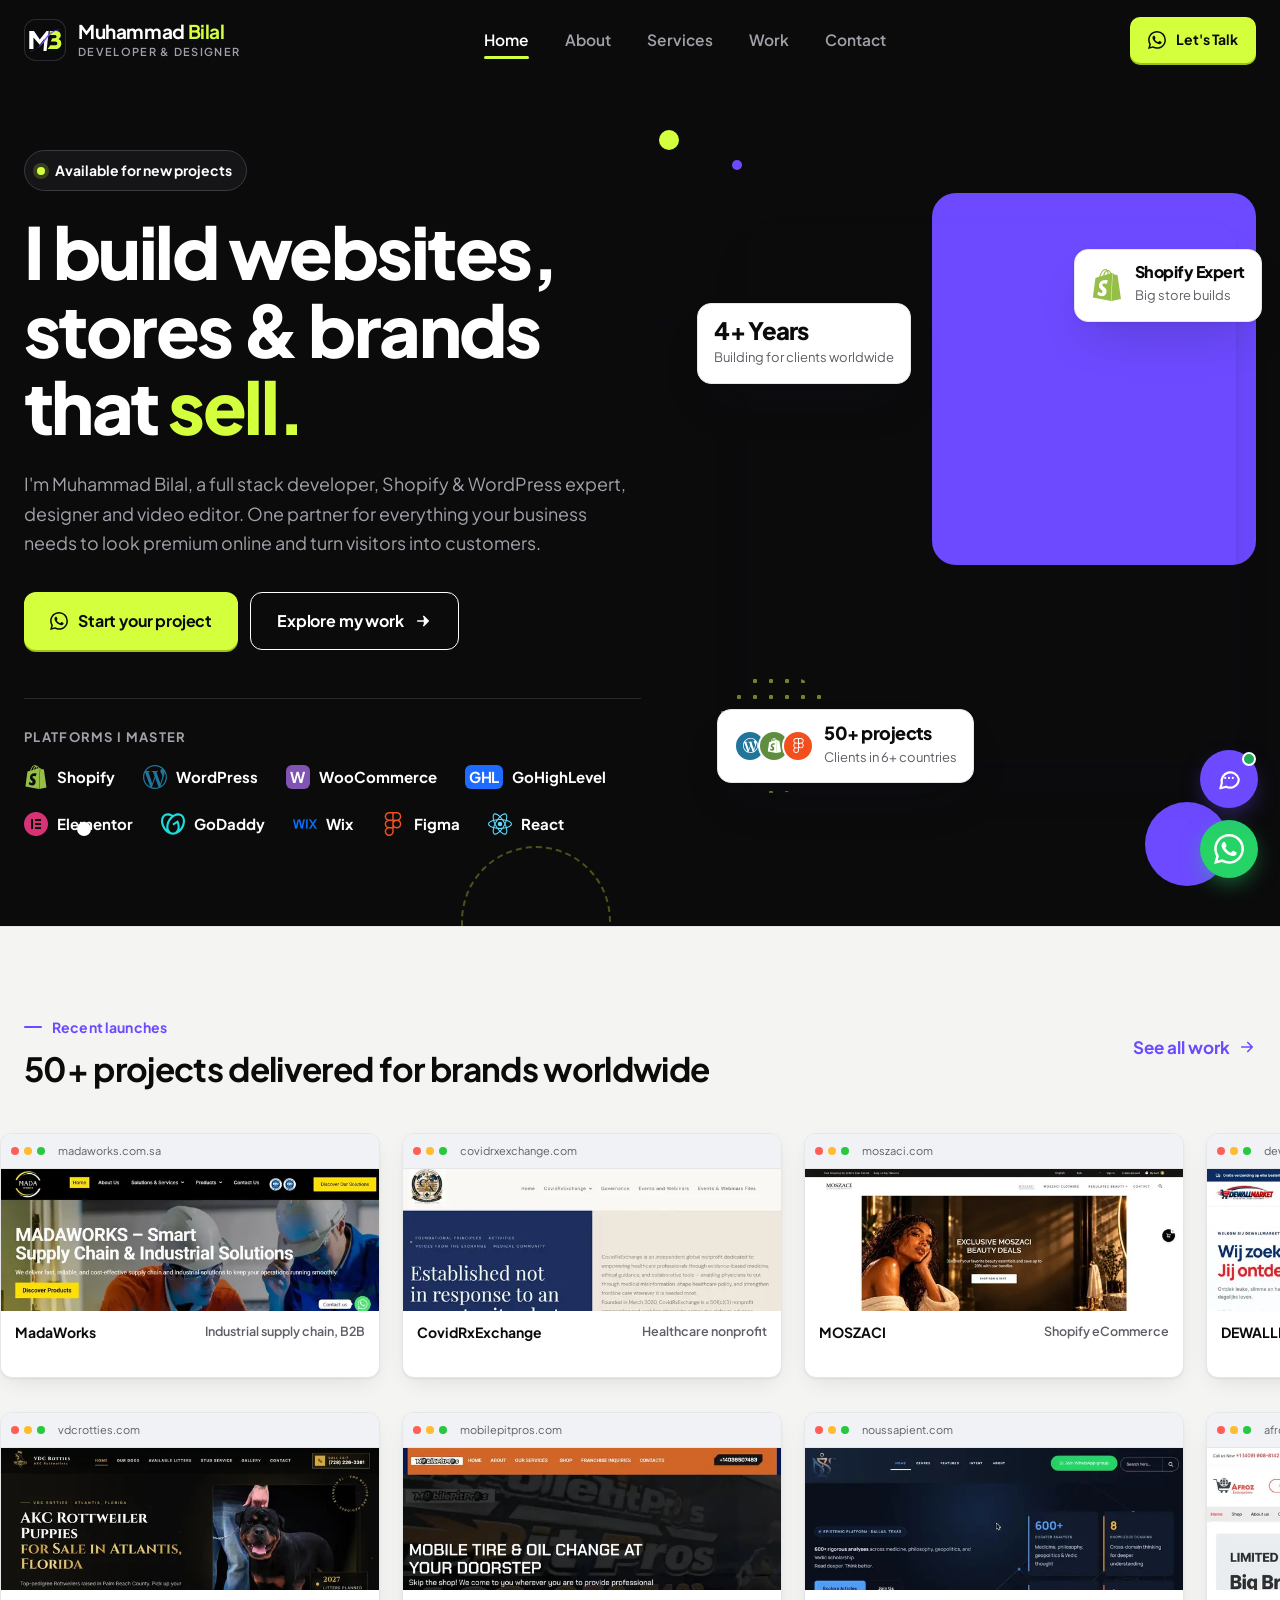
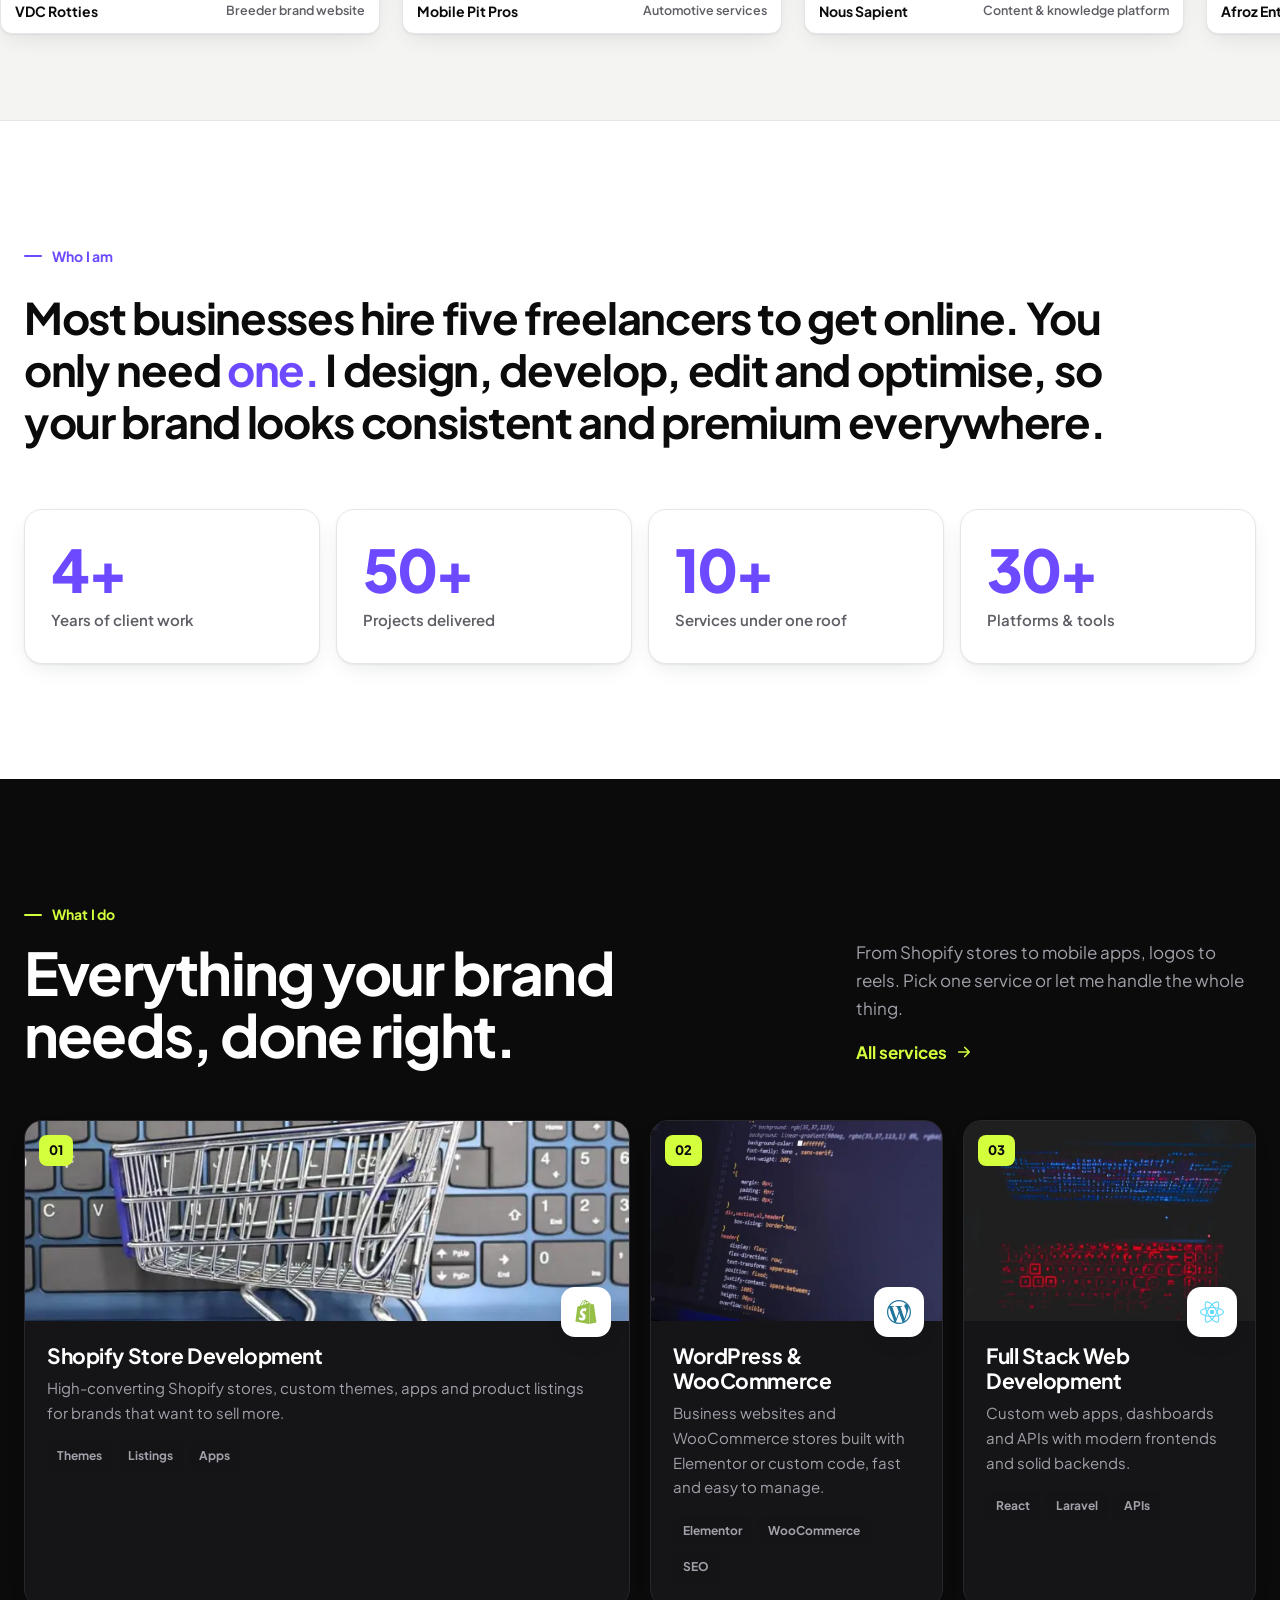
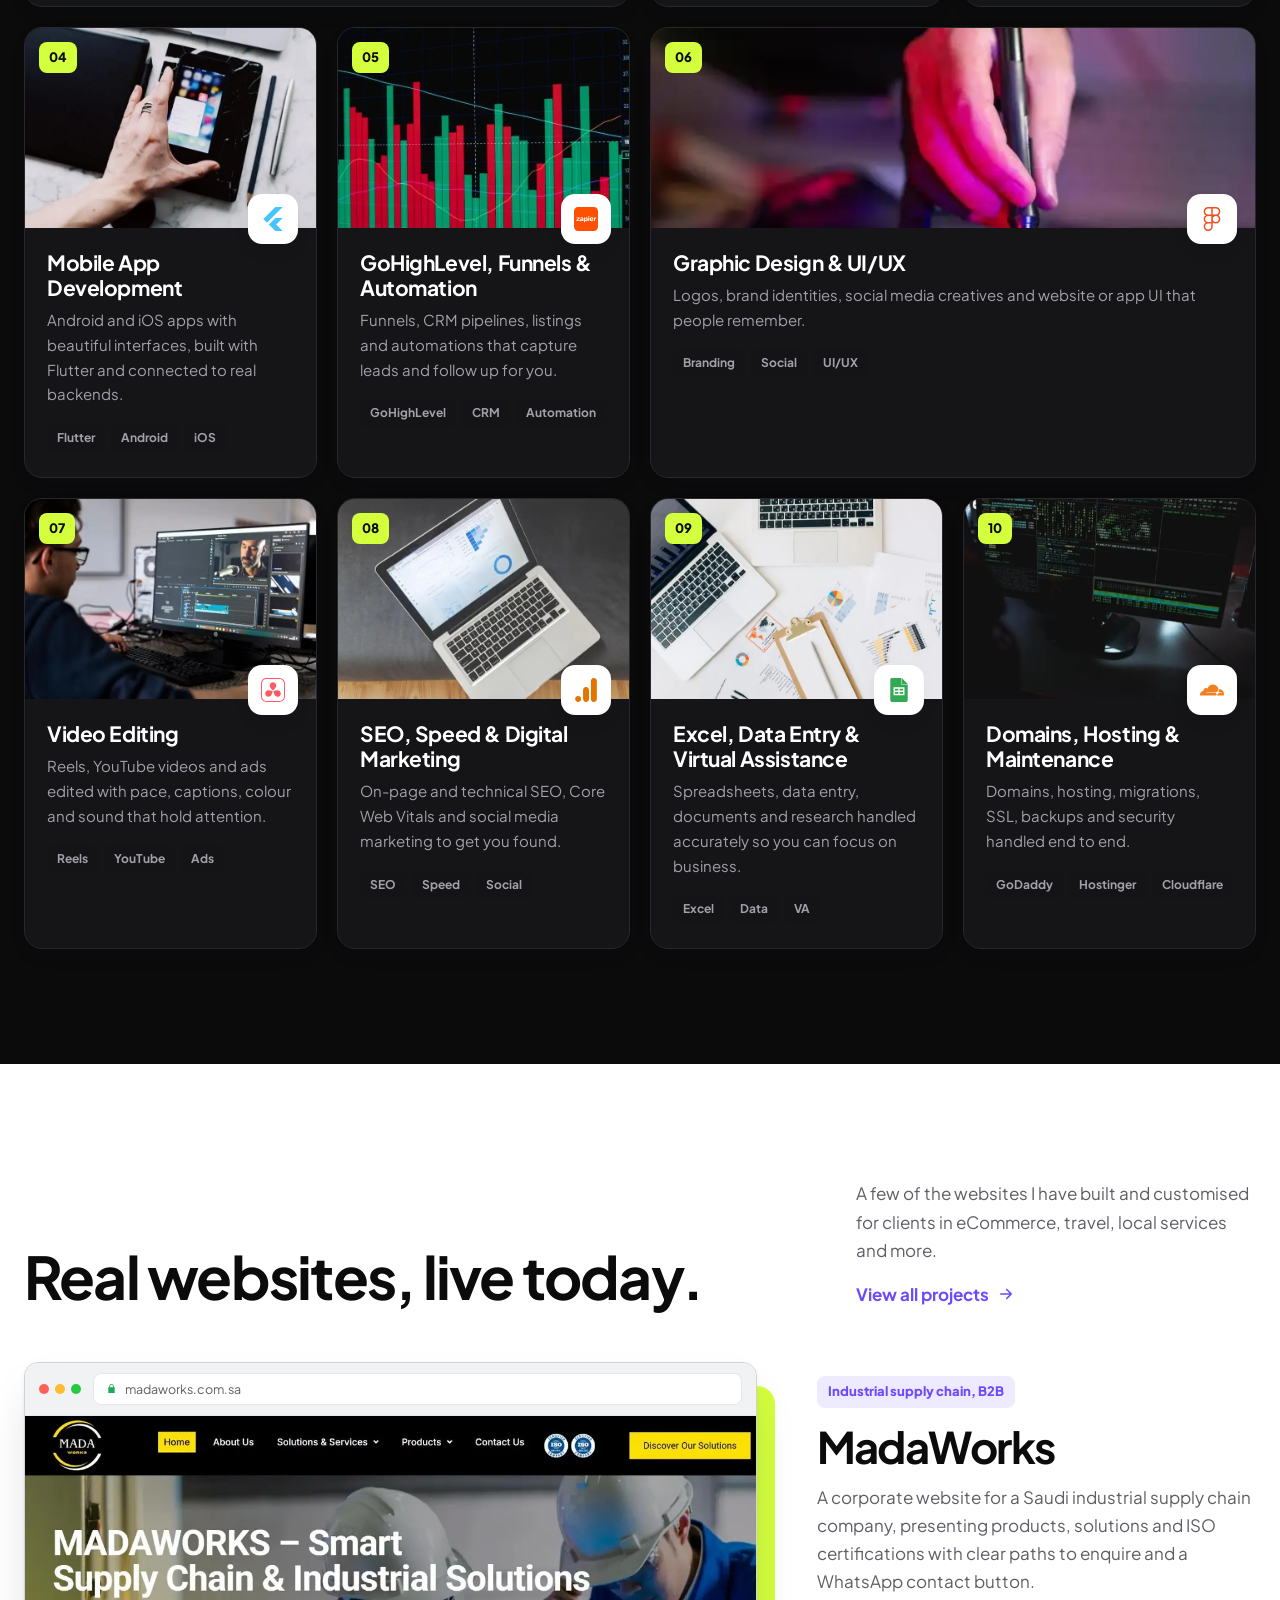
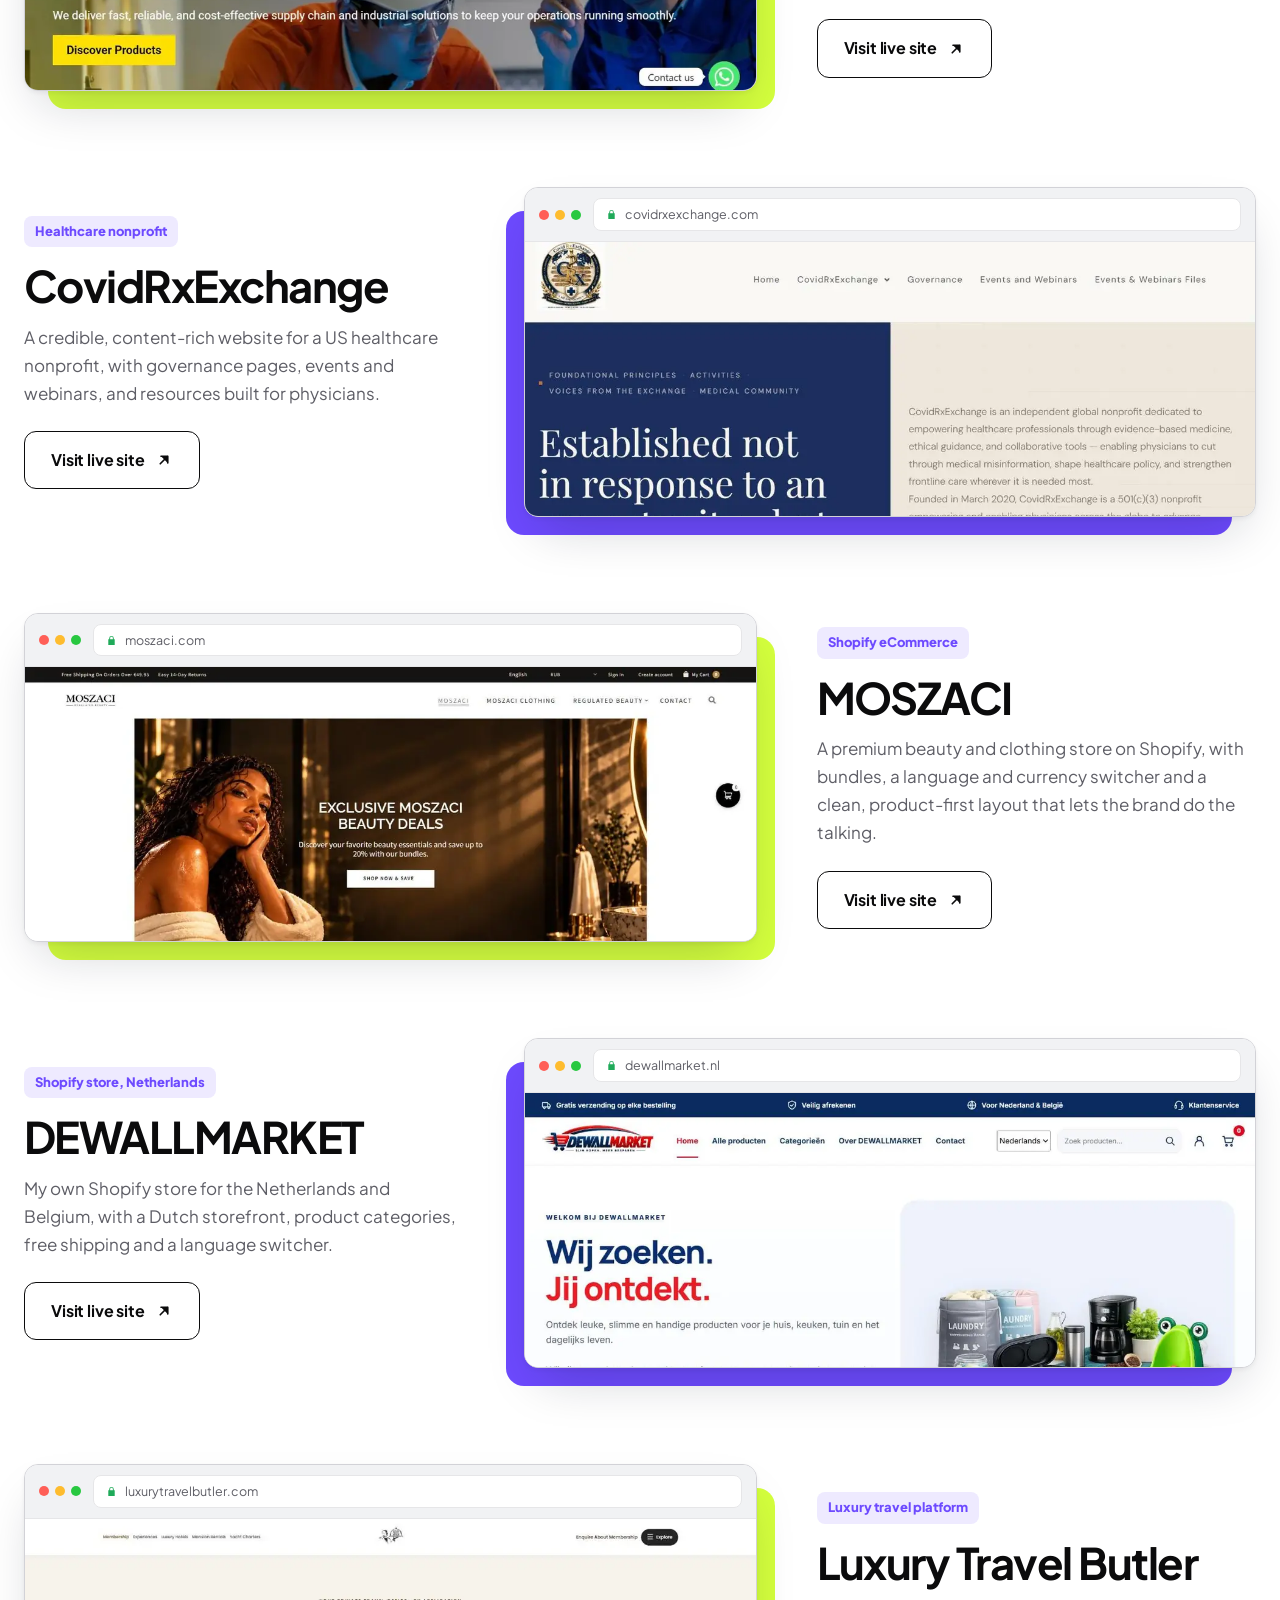
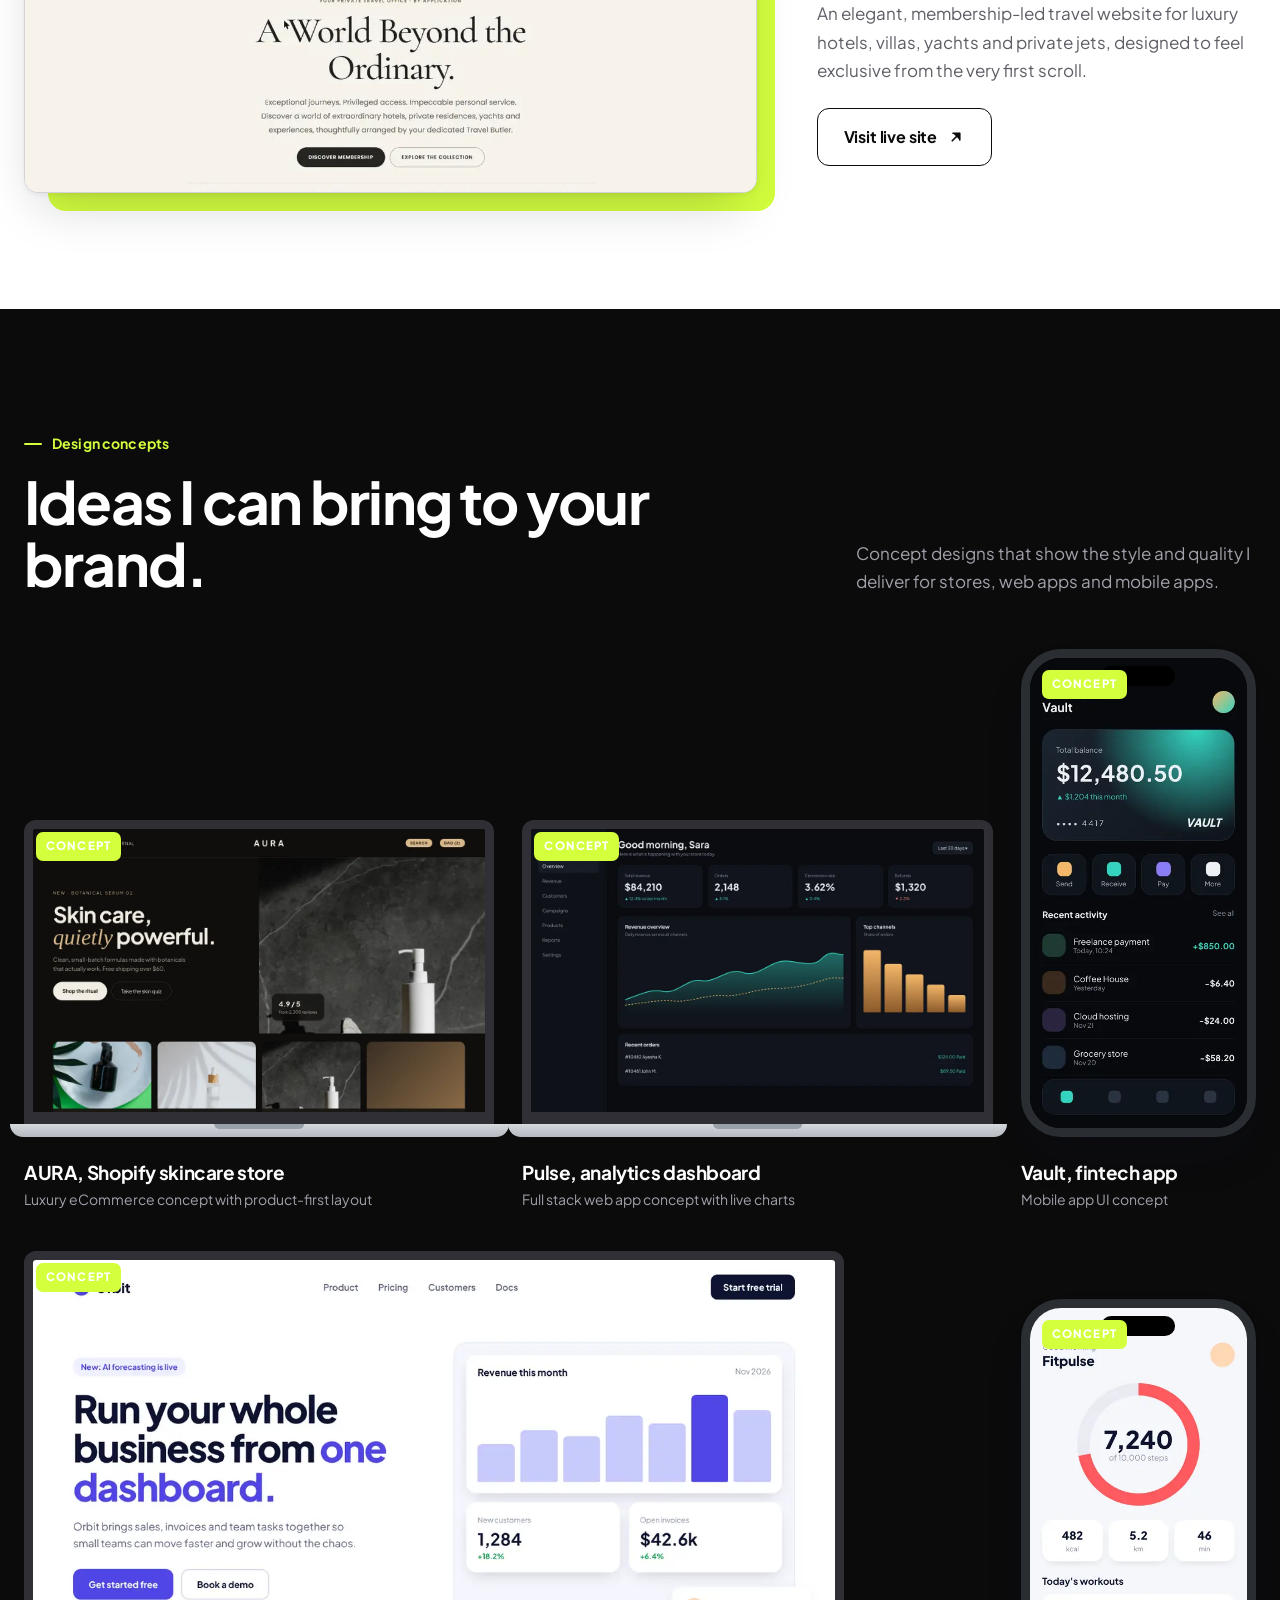
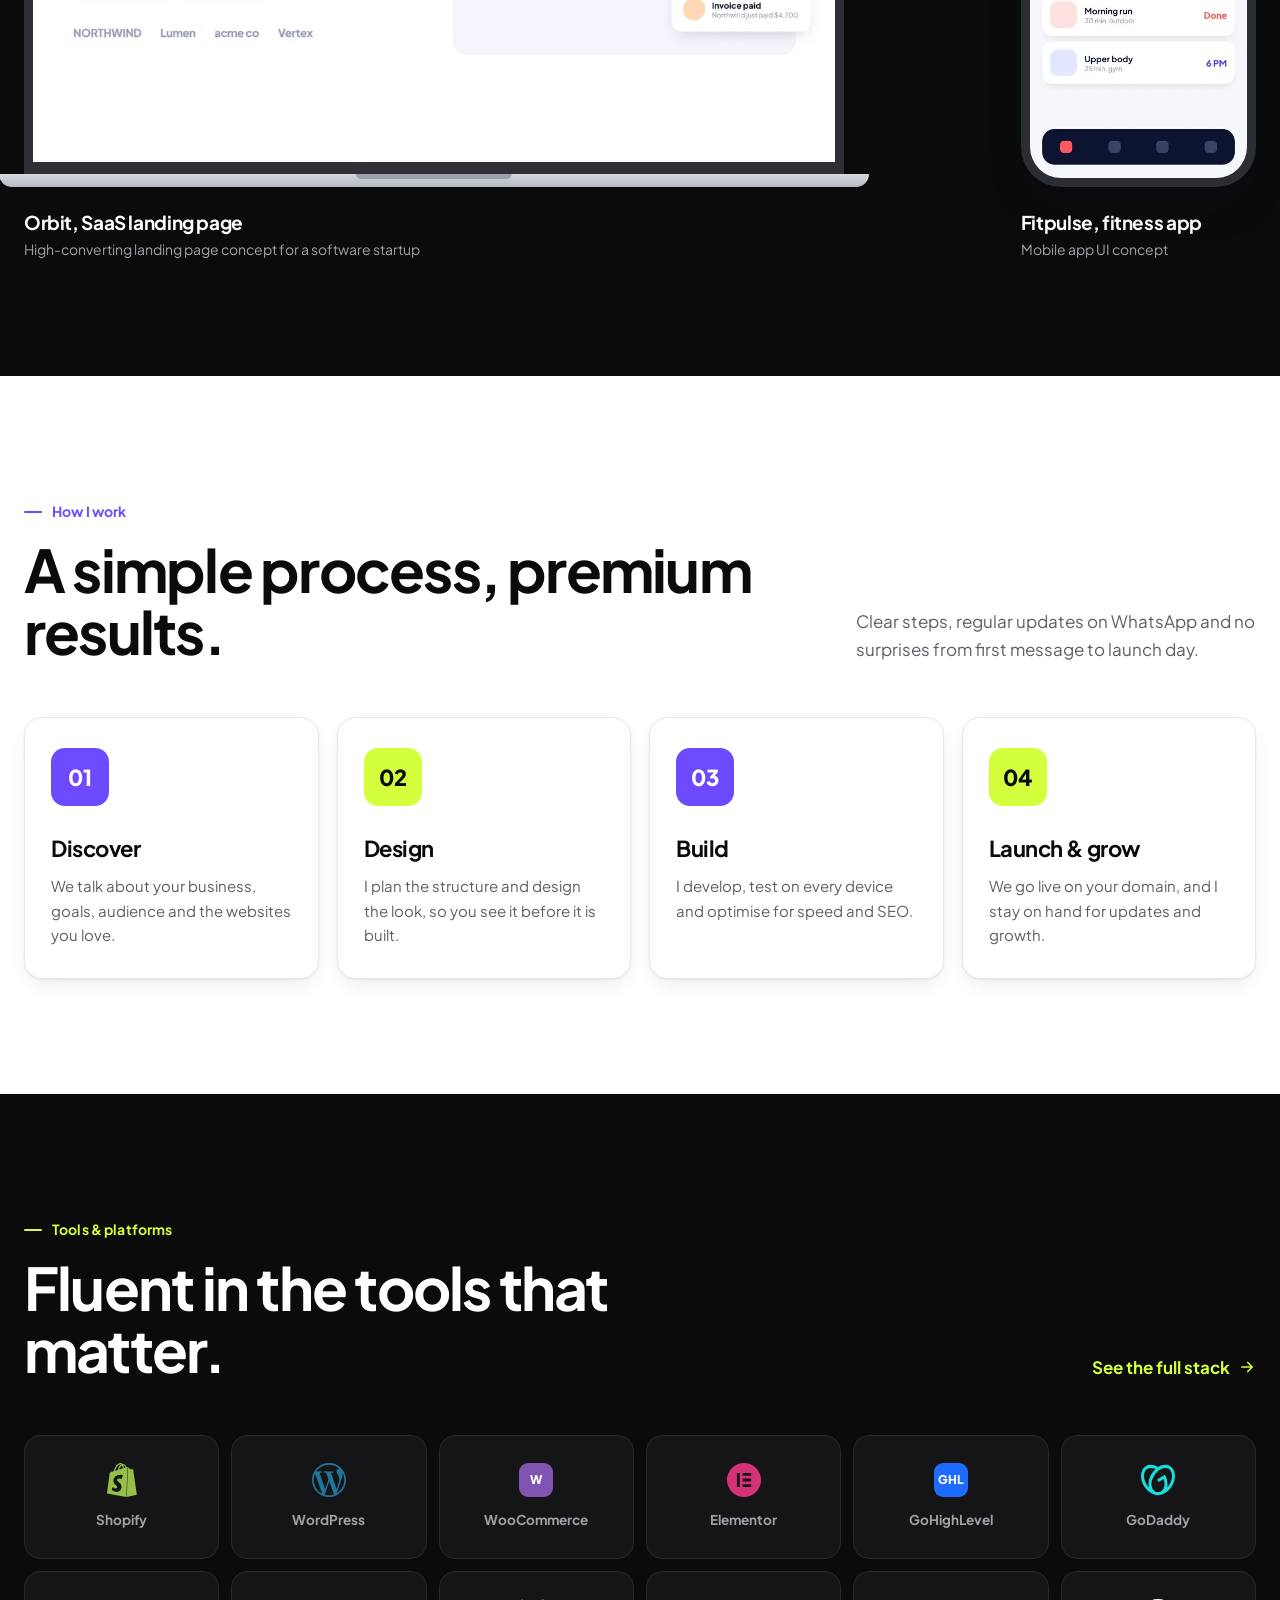
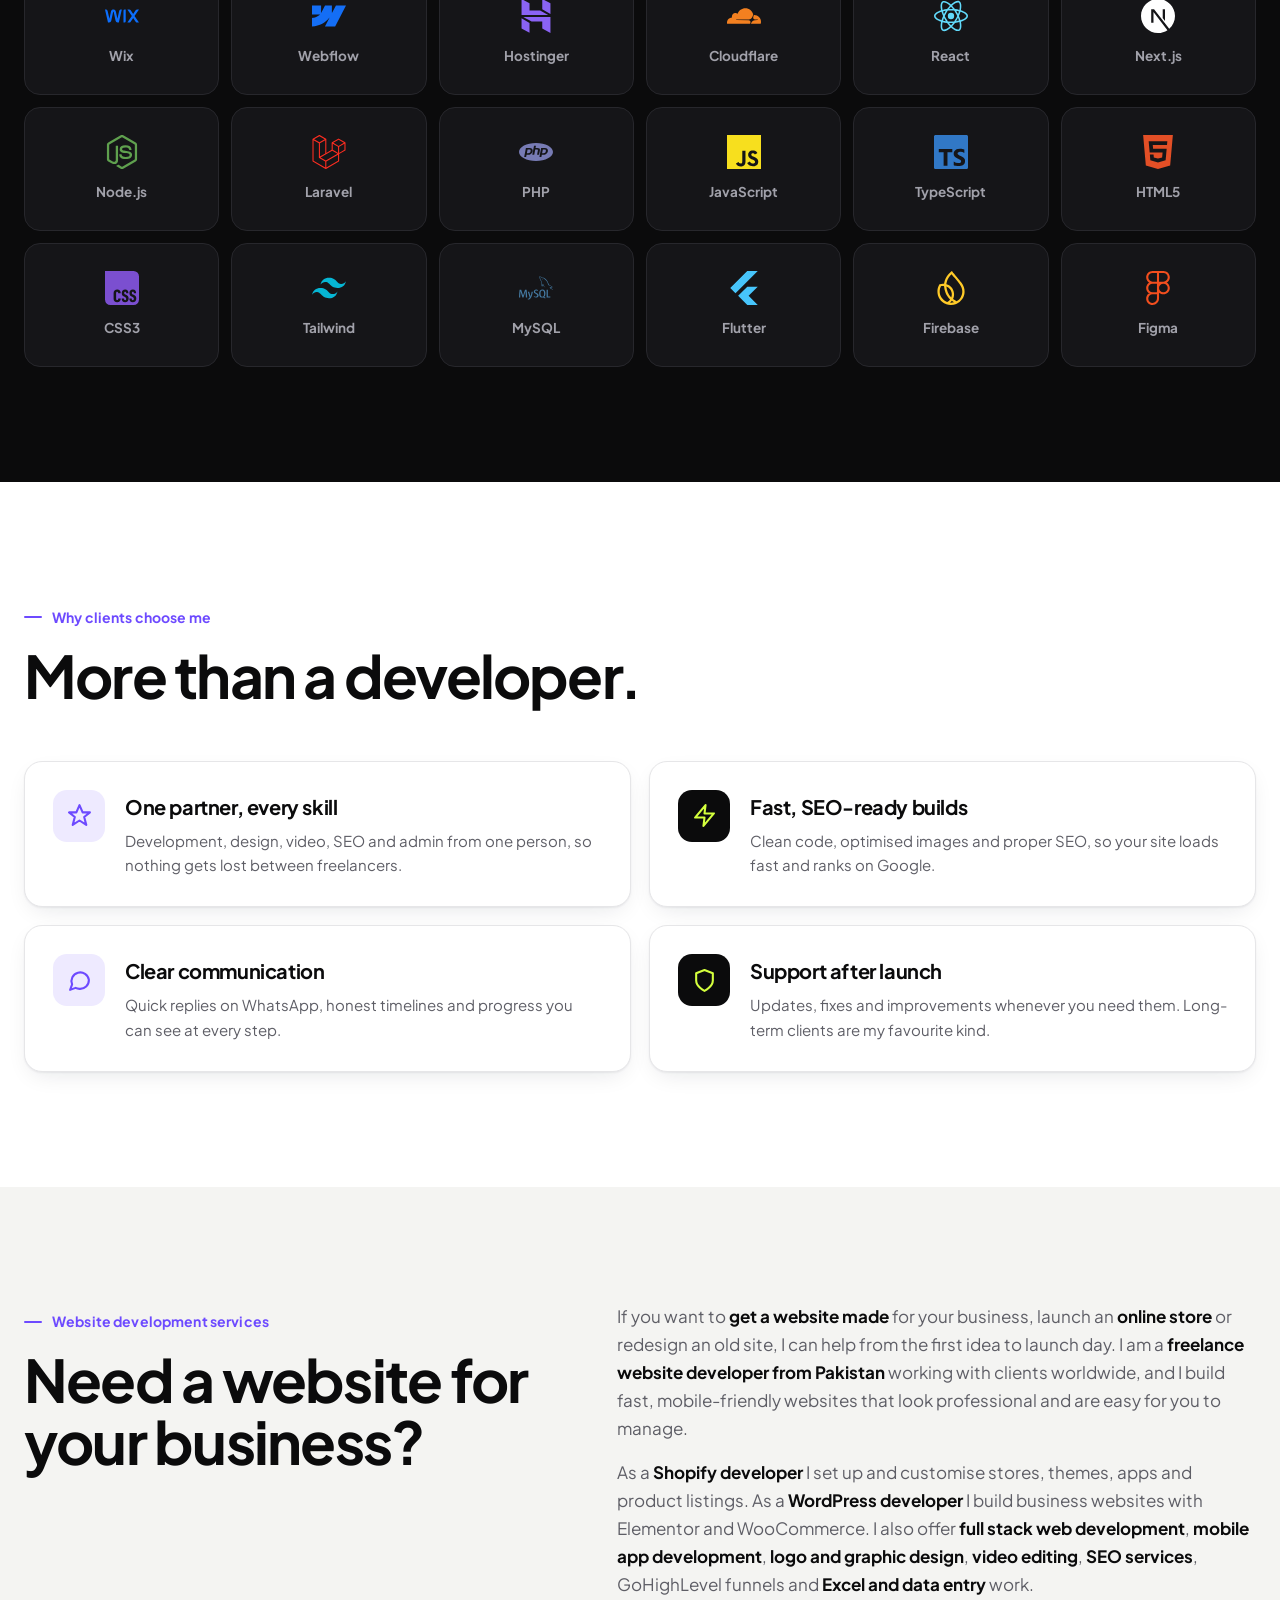
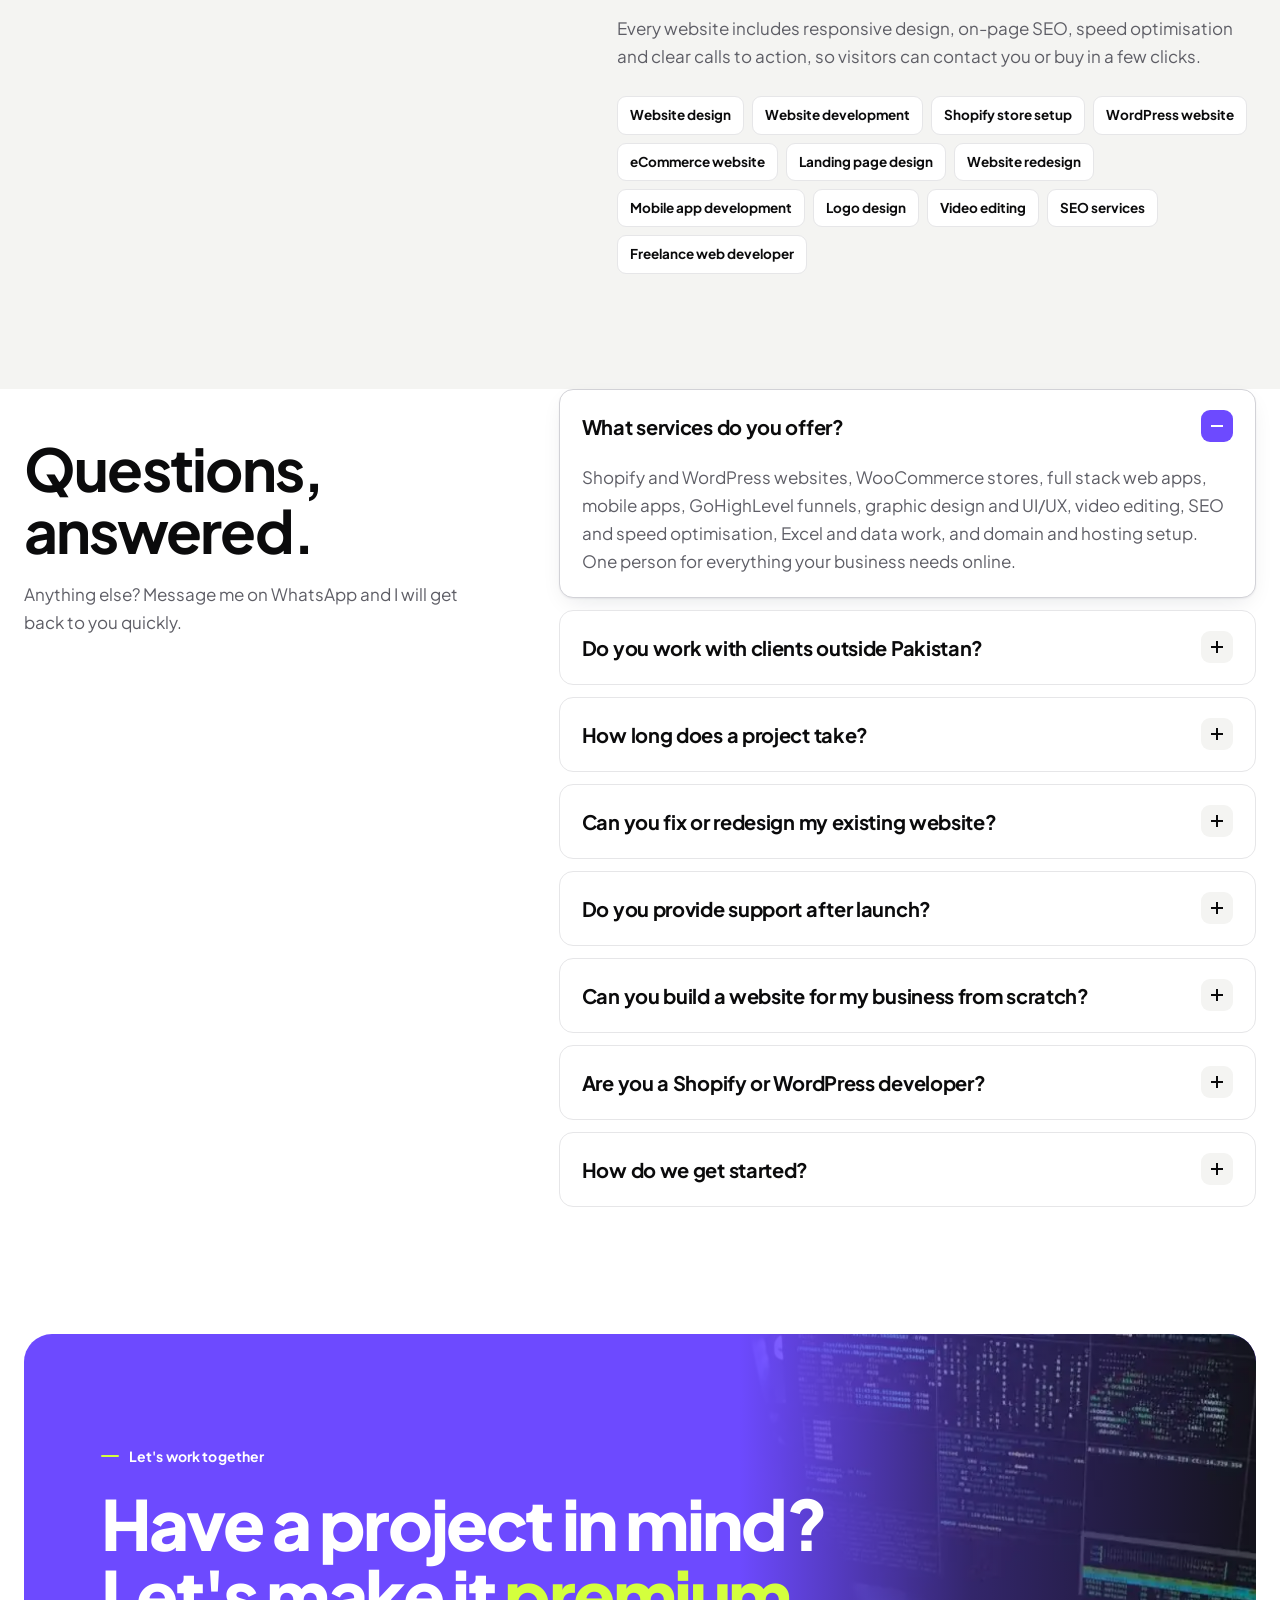
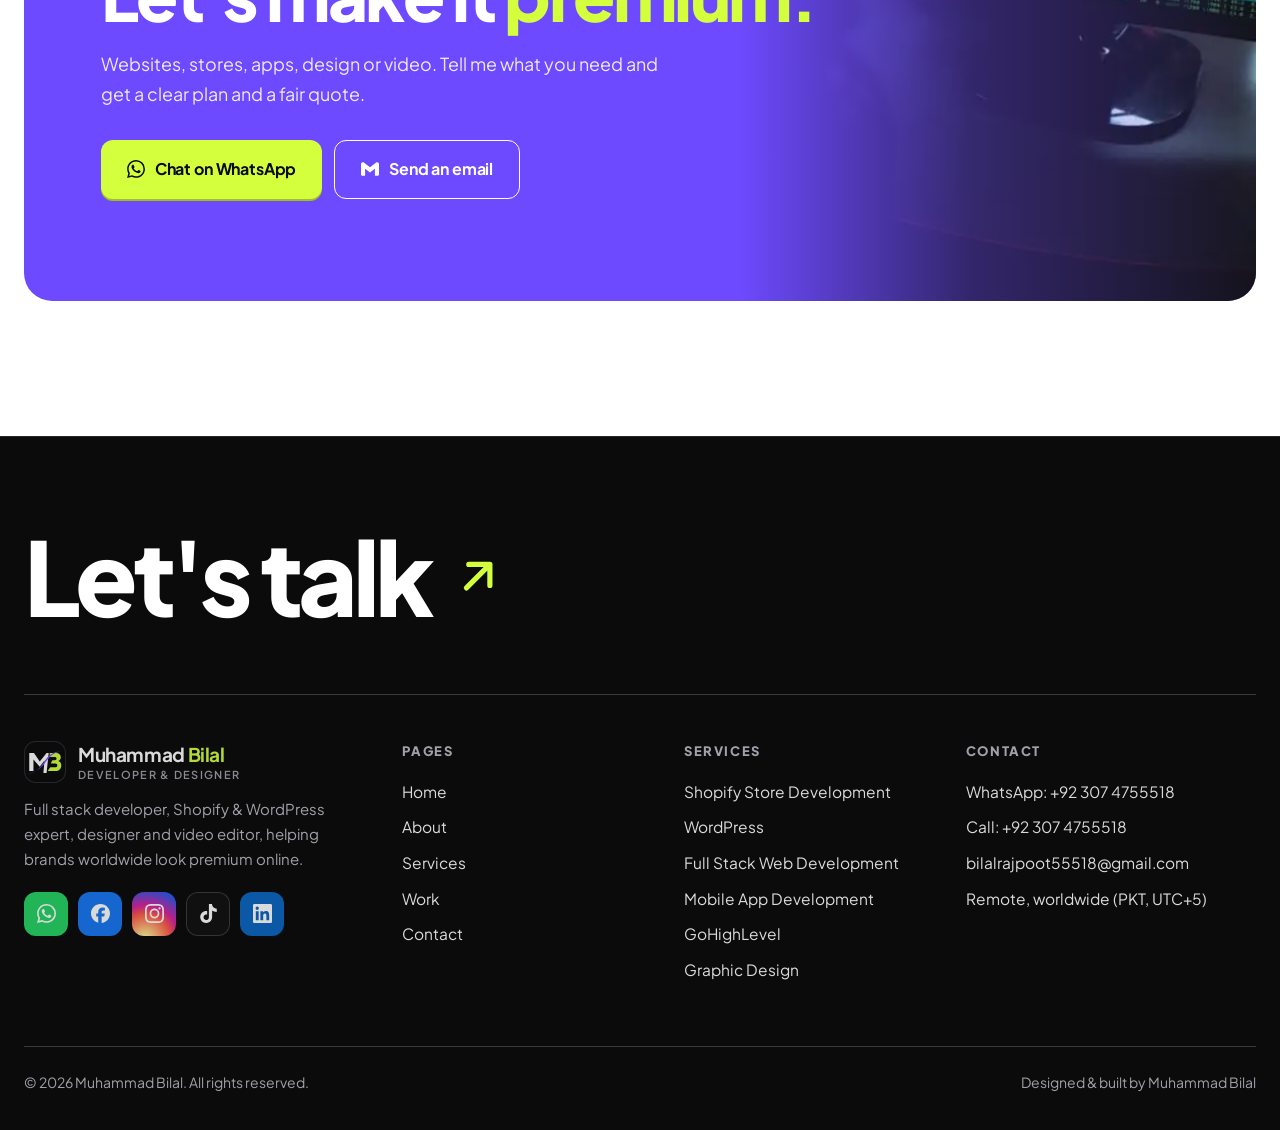
==== commit 117f54b4: "New MB logo across pages" ====
--- a/index.html
+++ b/index.html
@@ -35,7 +35,7 @@
 <a class="sr-only" href="#main">Skip to content</a>
 <header class="header dark">
   <div class="wrap header-in">
-    <a class="brand" href="/" aria-label="Muhammad Bilal home"><svg viewBox="0 0 40 40" aria-hidden="true"><rect width="40" height="40" rx="11" fill="#6D4AFF"/><path fill="#fff" fill-rule="evenodd" d="M12.5 9.5h9.2c3.8 0 6.2 2 6.2 5.1 0 2-1 3.5-2.8 4.2 2.4.6 3.9 2.5 3.9 5 0 3.6-2.8 6.2-7 6.2h-9.5zm4.6 3.9v4.5h4.1c1.6 0 2.5-.9 2.5-2.25s-.9-2.25-2.5-2.25zm0 8.2v5h4.7c1.8 0 2.9-1 2.9-2.5s-1.1-2.5-2.9-2.5z"/><rect x="29" y="27" width="4.5" height="4.5" rx="1.2" fill="#D4FF3D"/></svg><span class="brand-name">Muhammad Bilal<small>Developer &amp; Designer</small></span></a>
+    <a class="brand" href="/" aria-label="Muhammad Bilal home"><svg viewBox="0 0 40 40" aria-hidden="true"><rect width="40" height="40" rx="11" fill="#0B0B0C"/><rect x=".5" y=".5" width="39" height="39" rx="10.5" fill="none" stroke="#2A2A30"/><g transform="translate(4,8.5) scale(.5)"><path fill="#fff" d="M2 6h9l11 16 13-16h4l-4 38h-6l2-24-9 12-12-14v22H2z"/><path fill="#D4FF3D" d="M41 6h12c6 0 9 3.5 9 8 0 3.5-1.5 5.8-4.5 7 3.5 1.2 5.5 4 5.5 8.5 0 6.5-4.5 10.5-11 10.5H37l5-7h9.5c2.5 0 4-1.5 4-3.5s-1.5-3.5-4-3.5H43l3-6.5h4.5c2.3 0 3.5-1.2 3.5-3s-1.2-3-3.5-3H41z"/><path fill="#7B4DFF" d="M0 45c16-1 24-13 32-25C40 9 49 3 62 3 50 5 42 11 34 22 26 33 16 43 0 45z"/></g></svg><span class="brand-name">Muhammad <span class="bl">Bilal</span><small>Developer &amp; Designer</small></span></a>
     <nav class="nav" aria-label="Main"><a href="/" aria-current="page">Home</a><a href="/about.html">About</a><a href="/services.html">Services</a><a href="/portfolio.html">Work</a><a href="/contact.html">Contact</a></nav>
     <div class="header-cta">
       <a class="btn btn-primary btn-sm" href="https://wa.me/923074755518" target="_blank" rel="noopener"><svg class="ico" aria-hidden="true"><use href="/assets/img/icons.svg#whatsapp"/></svg>Let's Talk</a>
@@ -353,7 +353,7 @@
     <div class="footer-big"><a href="https://wa.me/923074755518" target="_blank" rel="noopener">Let's talk<svg viewBox="0 0 24 24" fill="none" stroke="currentColor" stroke-width="2.2" stroke-linecap="round" stroke-linejoin="round" aria-hidden="true"><path d="M7 17L17 7M8 7h9v9"/></svg></a></div>
     <div class="footer-cols">
       <div>
-        <a class="brand" href="/" aria-label="Muhammad Bilal home"><svg viewBox="0 0 40 40" aria-hidden="true"><rect width="40" height="40" rx="11" fill="#6D4AFF"/><path fill="#fff" fill-rule="evenodd" d="M12.5 9.5h9.2c3.8 0 6.2 2 6.2 5.1 0 2-1 3.5-2.8 4.2 2.4.6 3.9 2.5 3.9 5 0 3.6-2.8 6.2-7 6.2h-9.5zm4.6 3.9v4.5h4.1c1.6 0 2.5-.9 2.5-2.25s-.9-2.25-2.5-2.25zm0 8.2v5h4.7c1.8 0 2.9-1 2.9-2.5s-1.1-2.5-2.9-2.5z"/><rect x="29" y="27" width="4.5" height="4.5" rx="1.2" fill="#D4FF3D"/></svg><span class="brand-name">Muhammad Bilal<small>Developer &amp; Designer</small></span></a>
+        <a class="brand" href="/" aria-label="Muhammad Bilal home"><svg viewBox="0 0 40 40" aria-hidden="true"><rect width="40" height="40" rx="11" fill="#0B0B0C"/><rect x=".5" y=".5" width="39" height="39" rx="10.5" fill="none" stroke="#2A2A30"/><g transform="translate(4,8.5) scale(.5)"><path fill="#fff" d="M2 6h9l11 16 13-16h4l-4 38h-6l2-24-9 12-12-14v22H2z"/><path fill="#D4FF3D" d="M41 6h12c6 0 9 3.5 9 8 0 3.5-1.5 5.8-4.5 7 3.5 1.2 5.5 4 5.5 8.5 0 6.5-4.5 10.5-11 10.5H37l5-7h9.5c2.5 0 4-1.5 4-3.5s-1.5-3.5-4-3.5H43l3-6.5h4.5c2.3 0 3.5-1.2 3.5-3s-1.2-3-3.5-3H41z"/><path fill="#7B4DFF" d="M0 45c16-1 24-13 32-25C40 9 49 3 62 3 50 5 42 11 34 22 26 33 16 43 0 45z"/></g></svg><span class="brand-name">Muhammad <span class="bl">Bilal</span><small>Developer &amp; Designer</small></span></a>
         <p>Full stack developer, Shopify &amp; WordPress expert, designer and video editor, helping brands worldwide look premium online.</p>
         <div class="socials">
       <a class="s-wa" href="https://wa.me/923074755518" target="_blank" rel="noopener" aria-label="WhatsApp"><svg class="ico" aria-hidden="true"><use href="/assets/img/icons.svg#whatsapp"/></svg></a>
@@ -378,7 +378,7 @@
 <a class="wa-fab" href="https://wa.me/923074755518" target="_blank" rel="noopener" aria-label="Chat on WhatsApp"><svg class="ico" aria-hidden="true"><use href="/assets/img/icons.svg#whatsapp"/></svg></a>
 <button class="chat-fab" aria-label="Open chat assistant" aria-expanded="false"><span class="ping"></span><svg class="o" viewBox="0 0 24 24" fill="none" stroke="currentColor" stroke-width="2" stroke-linecap="round" stroke-linejoin="round"><path d="M21 12a8 8 0 0 1-11.6 7.1L4 20.5l1.4-4.6A8 8 0 1 1 21 12z"/><path d="M8.5 11h.01M12 11h.01M15.5 11h.01"/></svg><svg class="x" viewBox="0 0 24 24" fill="none" stroke="currentColor" stroke-width="2.4" stroke-linecap="round"><path d="M6 6l12 12M18 6L6 18"/></svg></button>
 <div class="chat-panel" role="dialog" aria-label="Chat assistant">
-  <div class="chat-head"><span class="av"><svg viewBox="0 0 40 40" aria-hidden="true"><rect width="40" height="40" rx="11" fill="#6D4AFF"/><path fill="#fff" fill-rule="evenodd" d="M12.5 9.5h9.2c3.8 0 6.2 2 6.2 5.1 0 2-1 3.5-2.8 4.2 2.4.6 3.9 2.5 3.9 5 0 3.6-2.8 6.2-7 6.2h-9.5zm4.6 3.9v4.5h4.1c1.6 0 2.5-.9 2.5-2.25s-.9-2.25-2.5-2.25zm0 8.2v5h4.7c1.8 0 2.9-1 2.9-2.5s-1.1-2.5-2.9-2.5z"/><rect x="29" y="27" width="4.5" height="4.5" rx="1.2" fill="#D4FF3D"/></svg></span><div style="flex:1"><b>Ask Bilal's assistant</b><small>Instant answers, real replies on WhatsApp</small></div><button class="chat-close" aria-label="Close chat" style="color:#fff;font-size:22px;line-height:1">&times;</button></div>
+  <div class="chat-head"><span class="av"><svg viewBox="0 0 40 40" aria-hidden="true"><rect width="40" height="40" rx="11" fill="#0B0B0C"/><rect x=".5" y=".5" width="39" height="39" rx="10.5" fill="none" stroke="#2A2A30"/><g transform="translate(4,8.5) scale(.5)"><path fill="#fff" d="M2 6h9l11 16 13-16h4l-4 38h-6l2-24-9 12-12-14v22H2z"/><path fill="#D4FF3D" d="M41 6h12c6 0 9 3.5 9 8 0 3.5-1.5 5.8-4.5 7 3.5 1.2 5.5 4 5.5 8.5 0 6.5-4.5 10.5-11 10.5H37l5-7h9.5c2.5 0 4-1.5 4-3.5s-1.5-3.5-4-3.5H43l3-6.5h4.5c2.3 0 3.5-1.2 3.5-3s-1.2-3-3.5-3H41z"/><path fill="#7B4DFF" d="M0 45c16-1 24-13 32-25C40 9 49 3 62 3 50 5 42 11 34 22 26 33 16 43 0 45z"/></g></svg></span><div style="flex:1"><b>Ask Bilal's assistant</b><small>Instant answers, real replies on WhatsApp</small></div><button class="chat-close" aria-label="Close chat" style="color:#fff;font-size:22px;line-height:1">&times;</button></div>
   <div class="chat-body" aria-live="polite"></div>
   <form class="chat-form"><input type="text" placeholder="Type your question..." aria-label="Type your question" autocomplete="off"><button type="submit" aria-label="Send"><svg viewBox="0 0 24 24" fill="none" stroke="currentColor" stroke-width="2.2" stroke-linecap="round" stroke-linejoin="round"><path d="M22 2L11 13M22 2l-7 20-4-9-9-4z"/></svg></button></form>
 </div>
--- a/assets/css/style.css
+++ b/assets/css/style.css
@@ -580,3 +580,4 @@
 .cta .eyebrow::before{background:var(--volt)}
 .dark .socials a.s-tt{box-shadow:inset 0 0 0 1px #3A3A40}
 .logo-row .bdg{width:auto;min-width:24px;padding:0 4px}
+.brand-name .bl{color:var(--volt)}
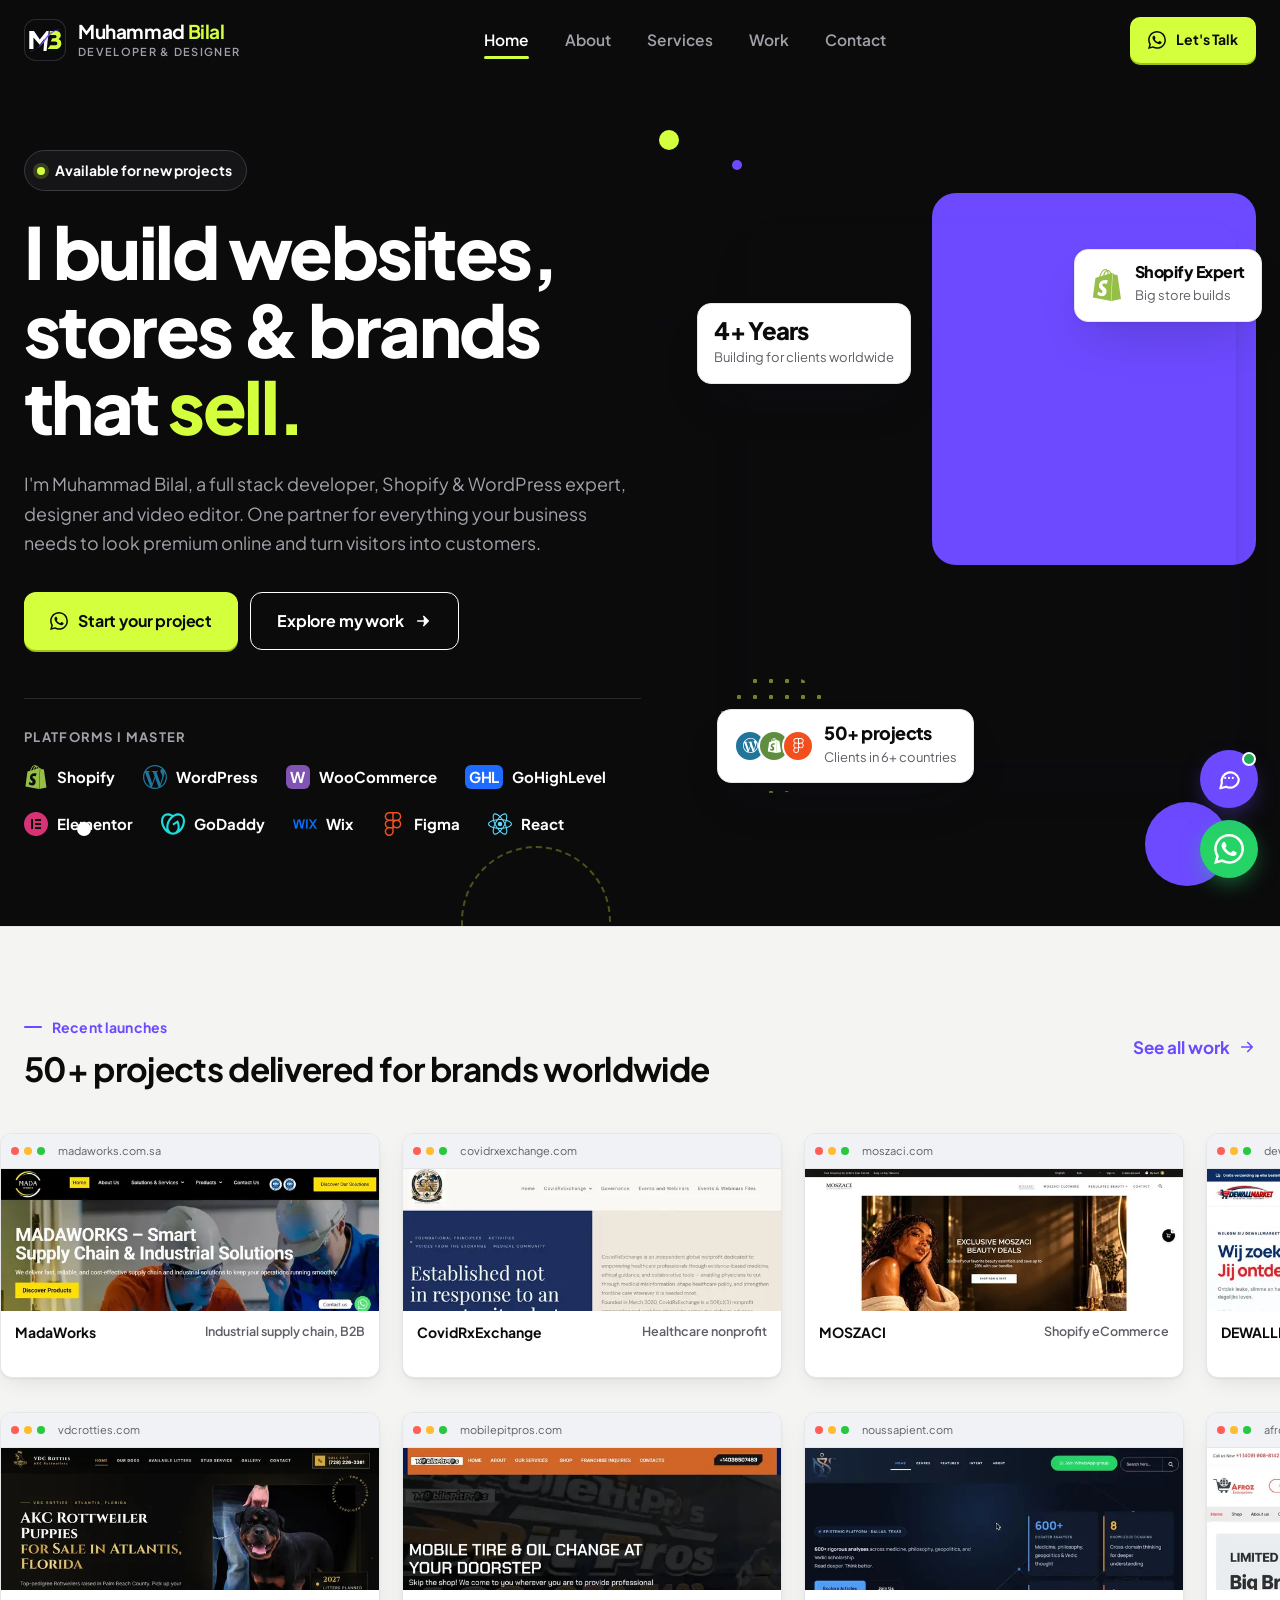
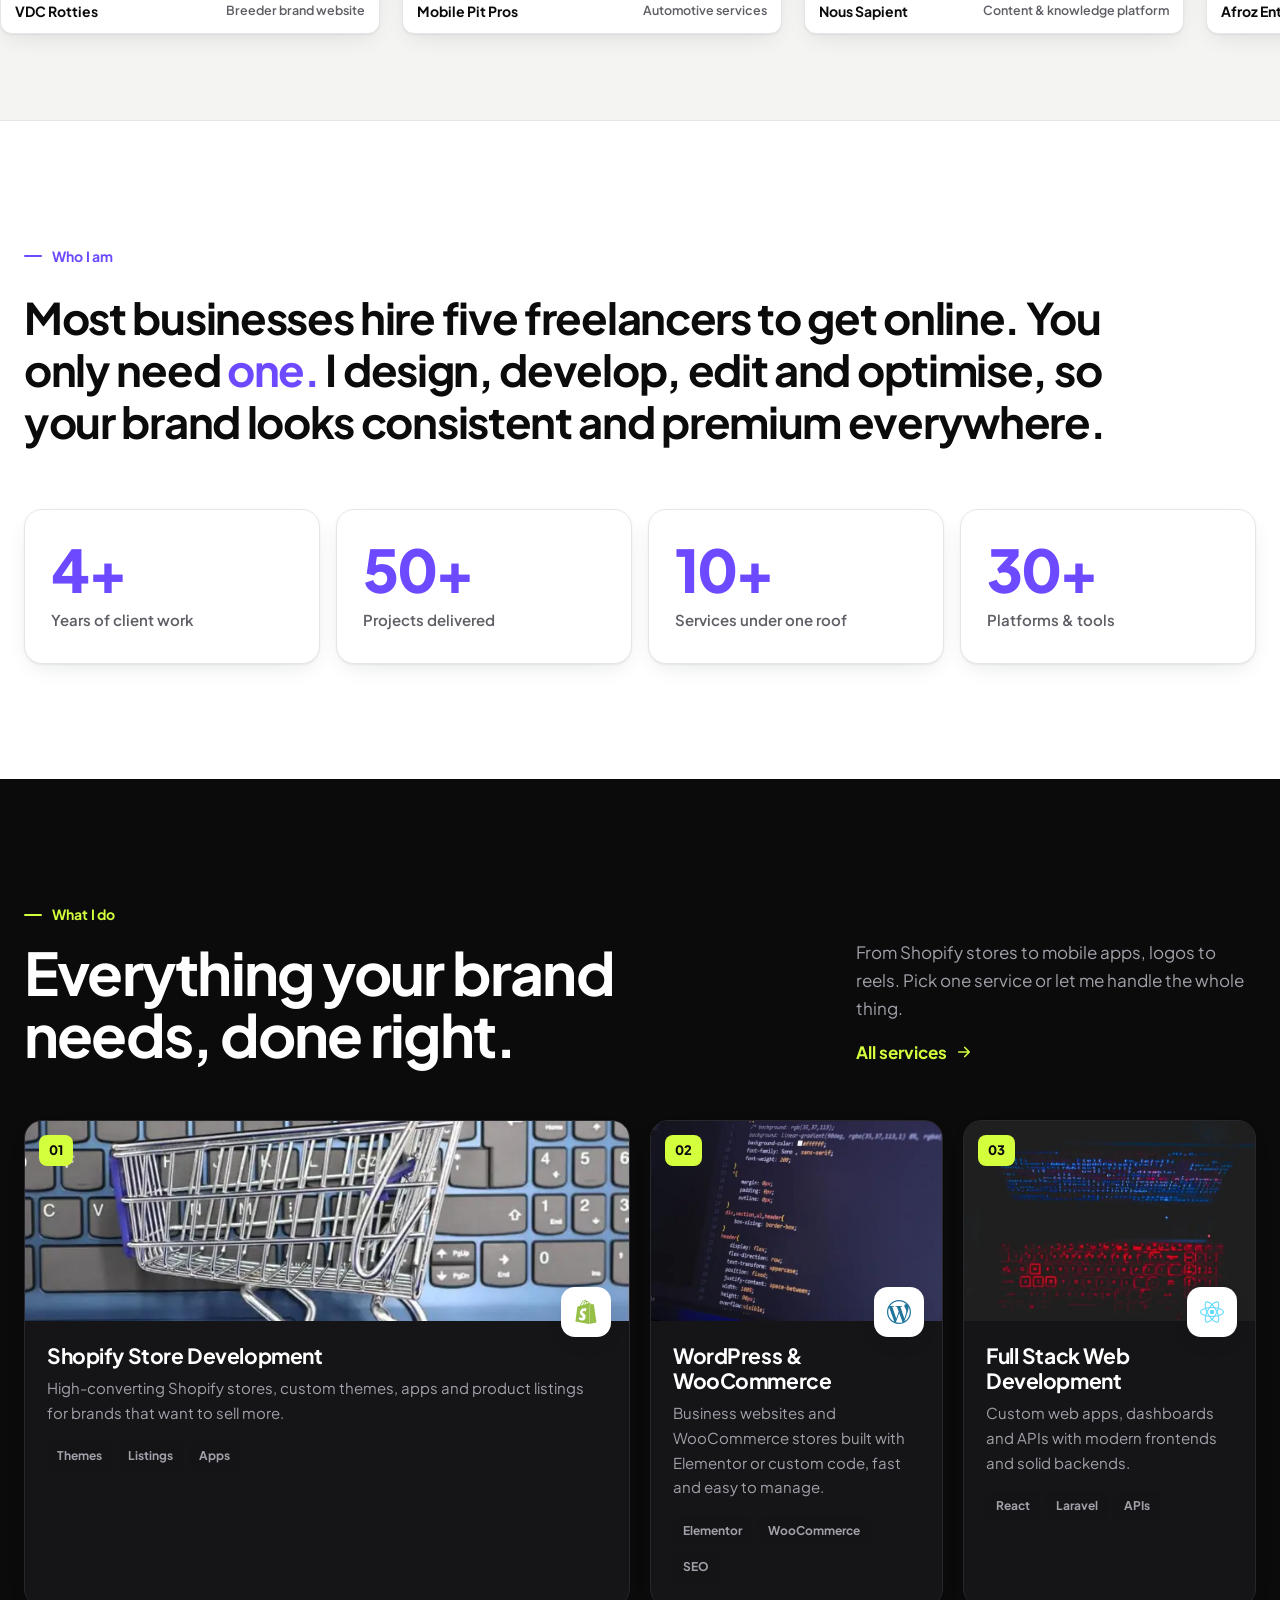
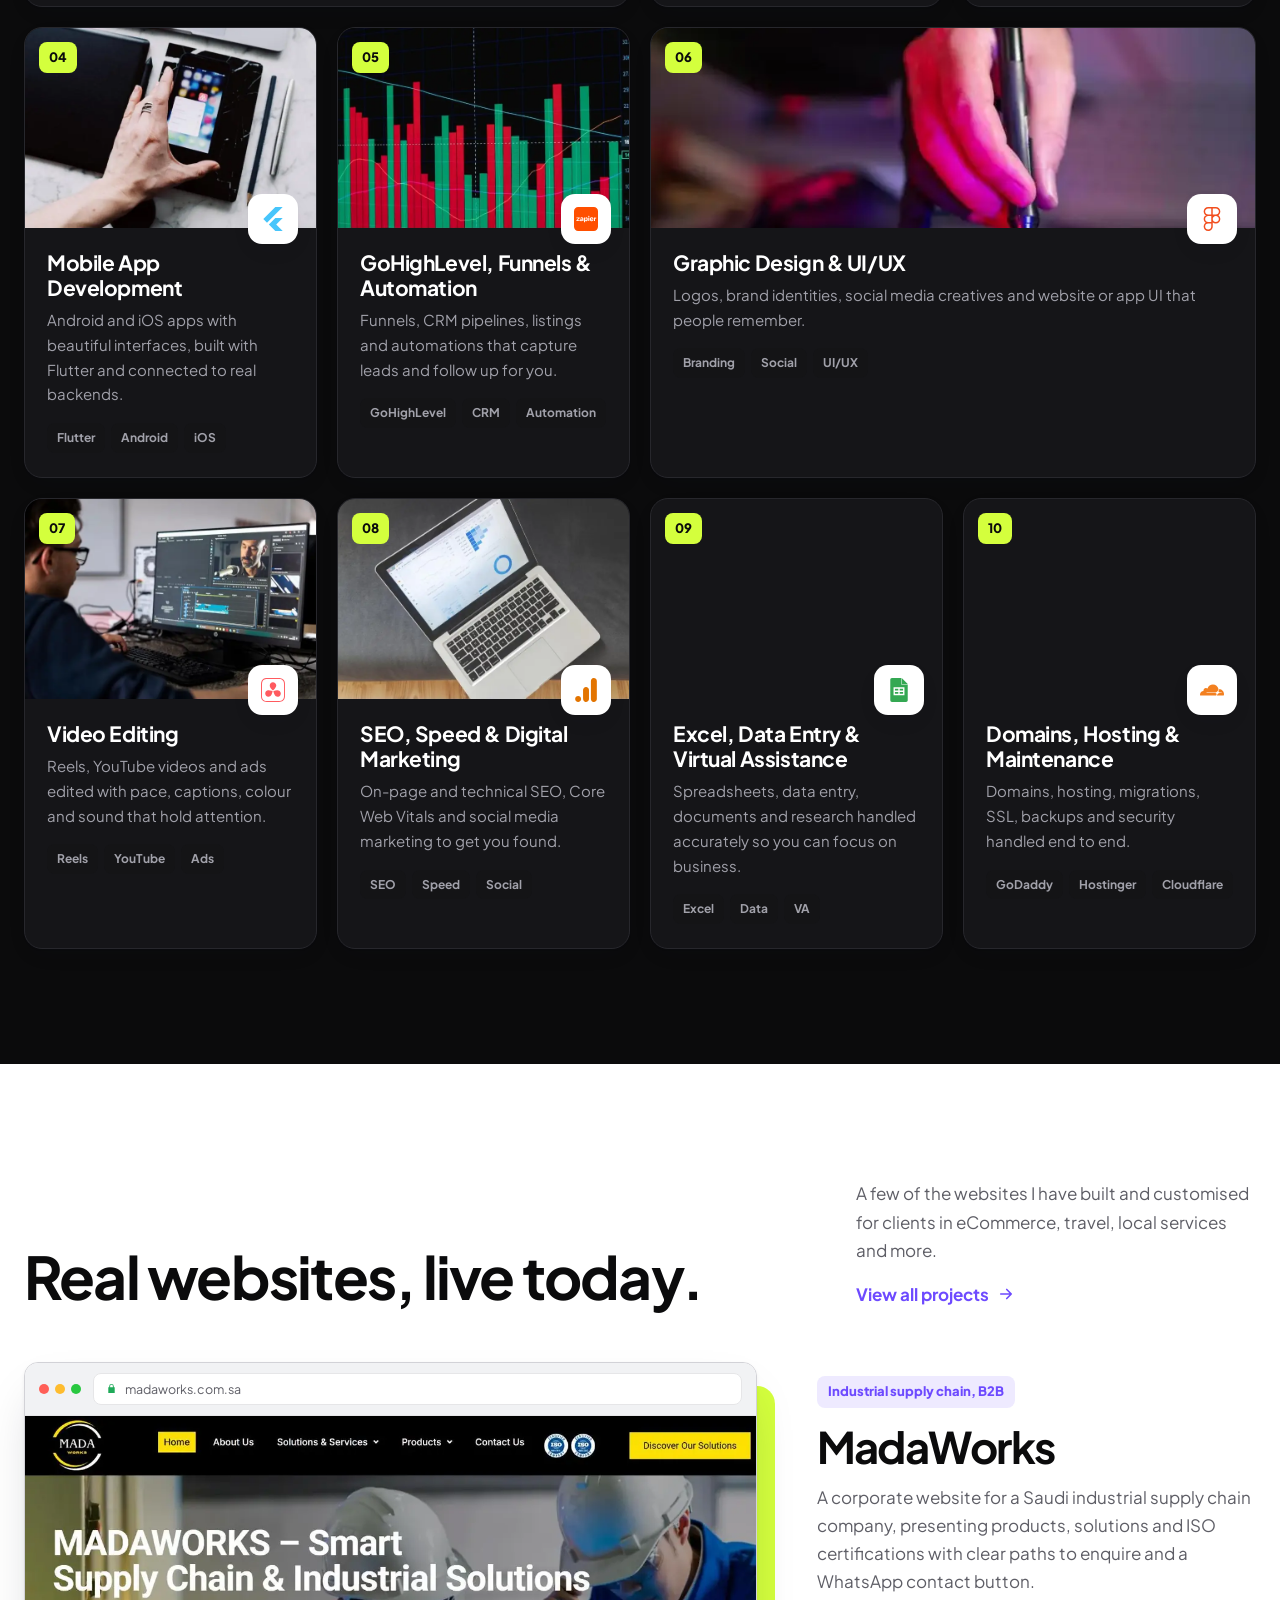
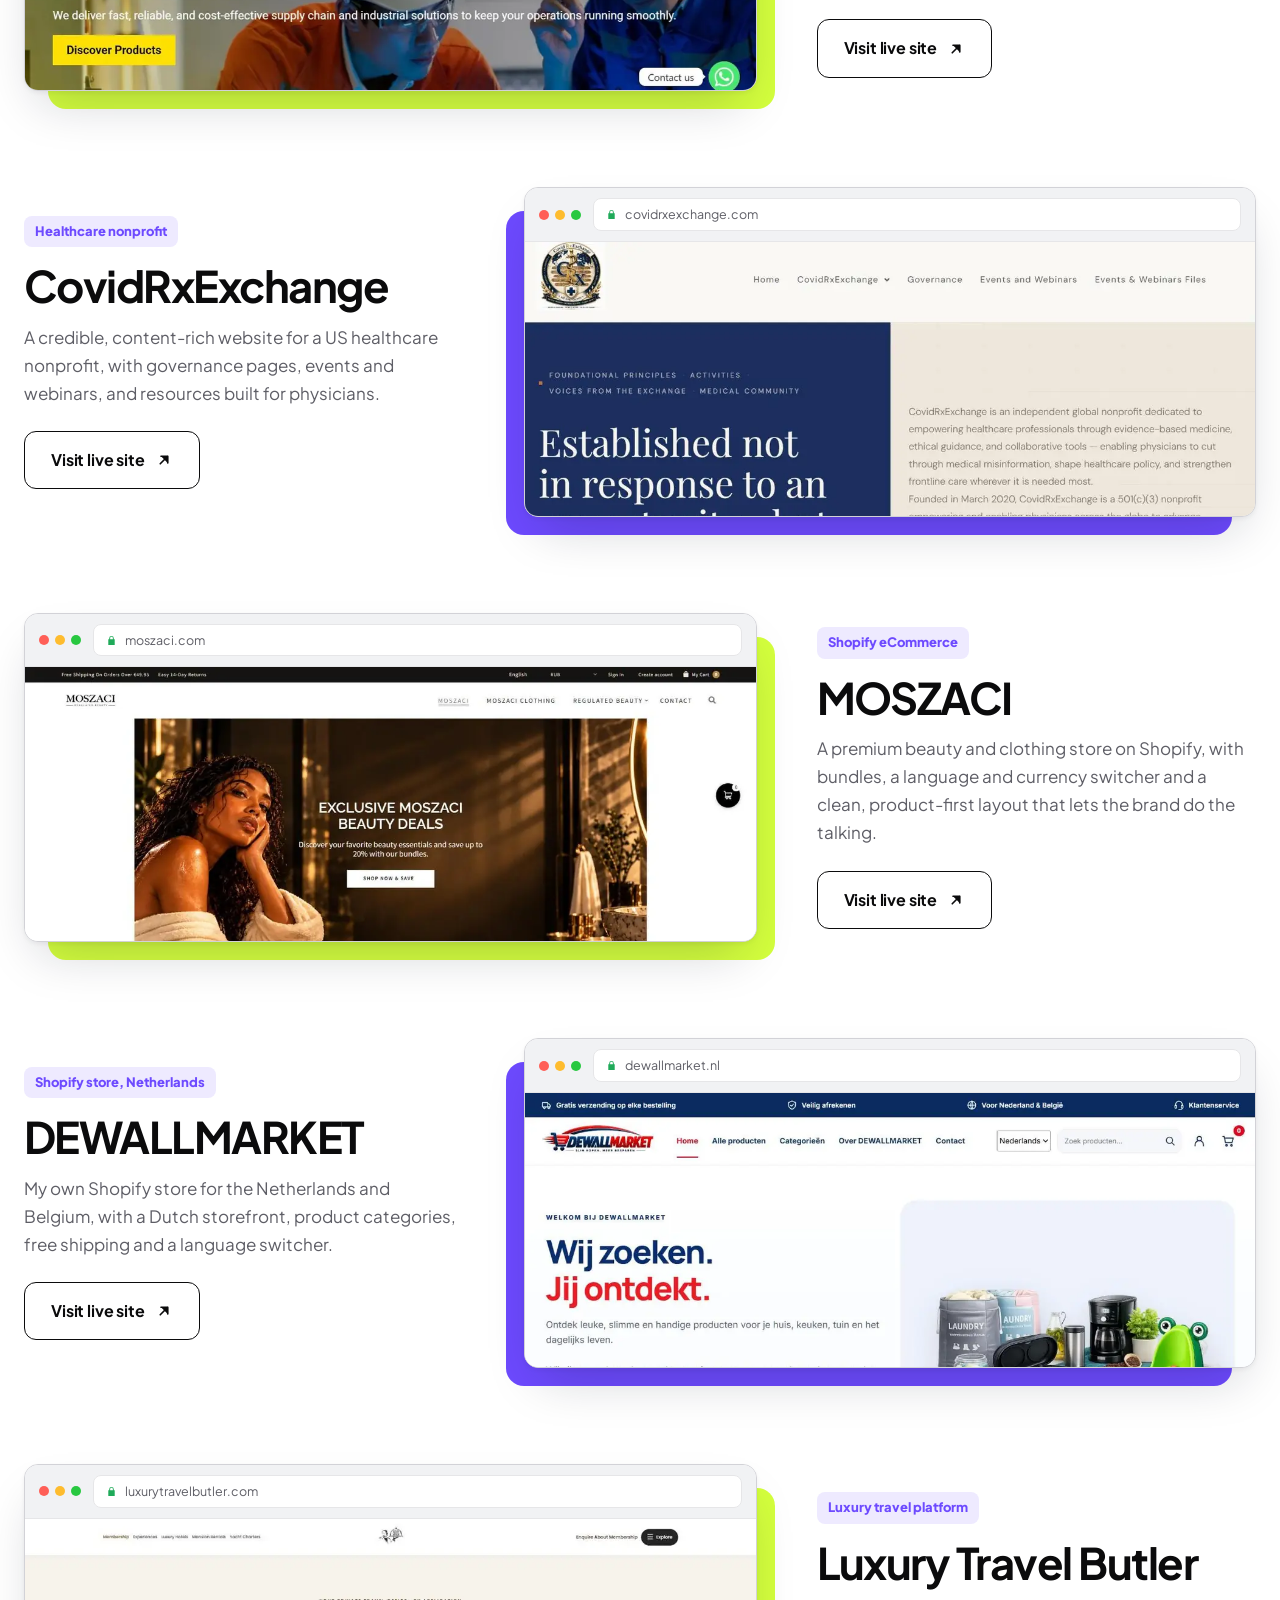
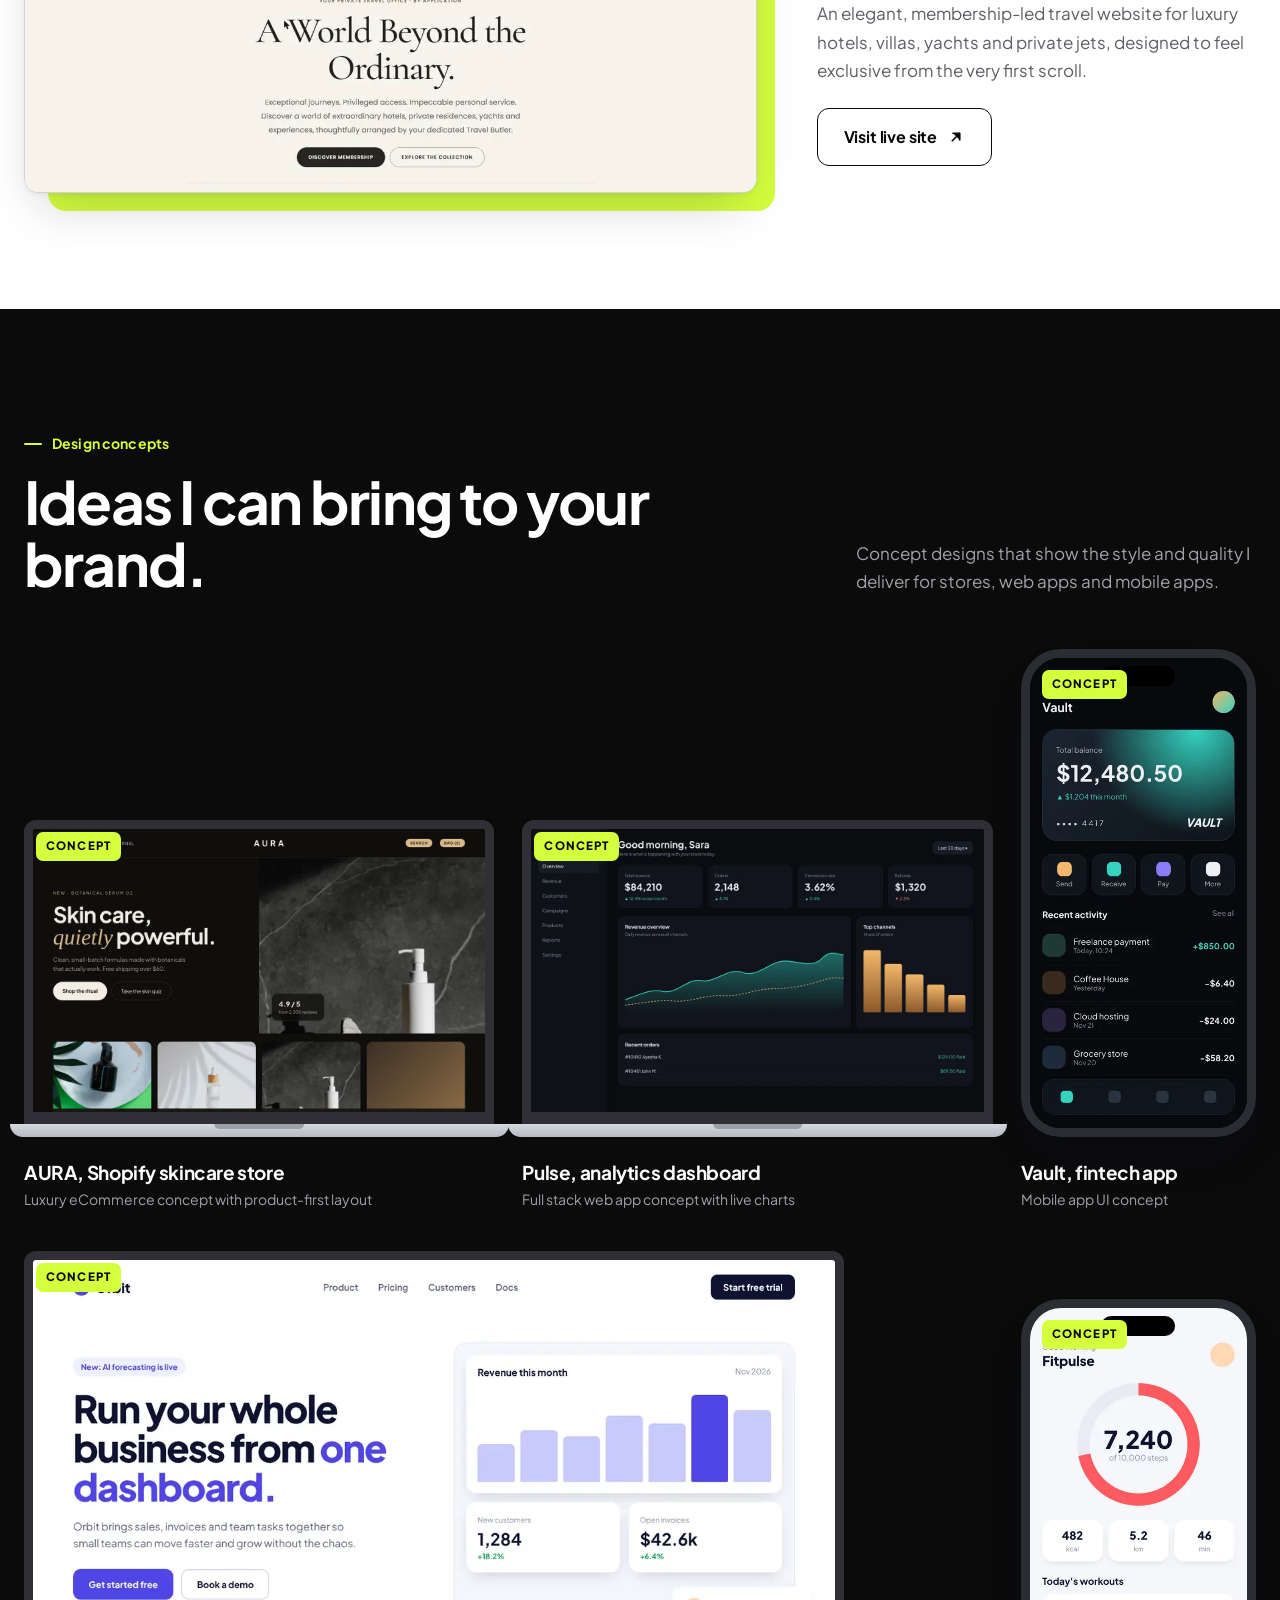
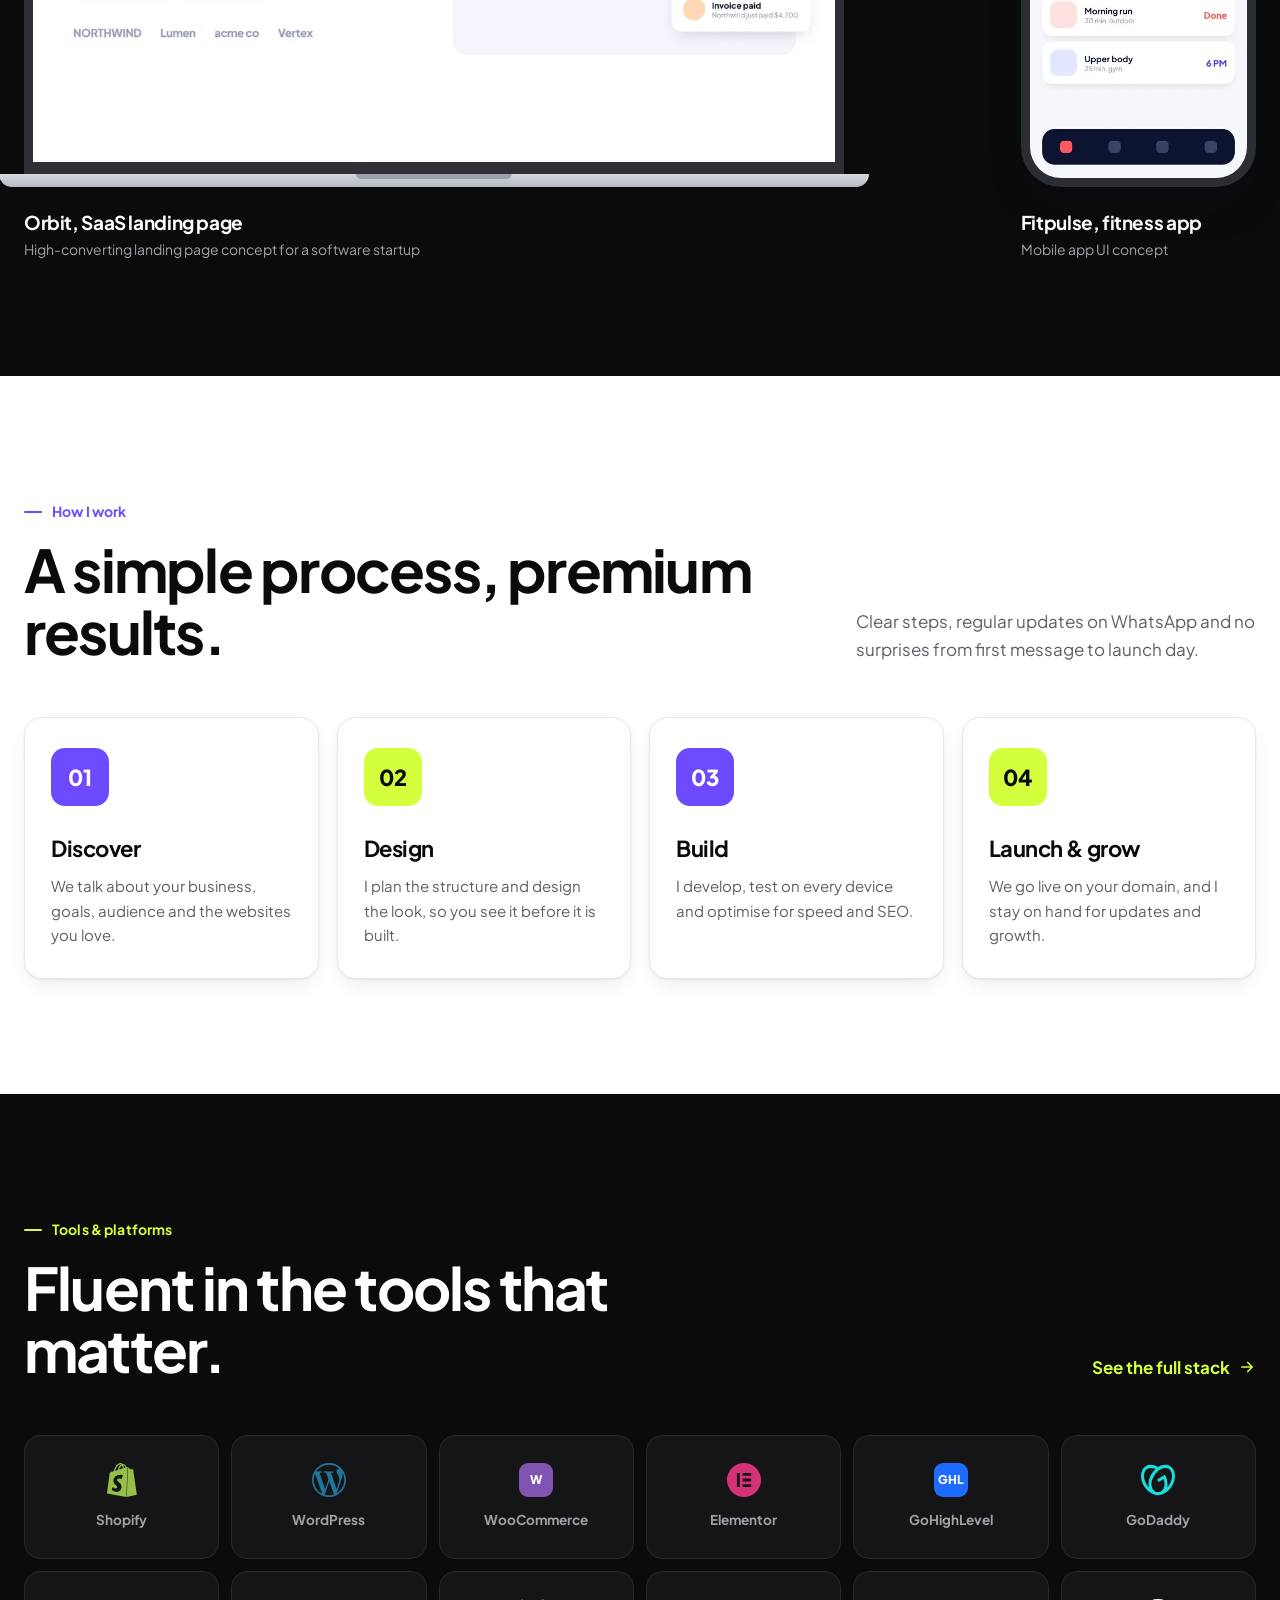
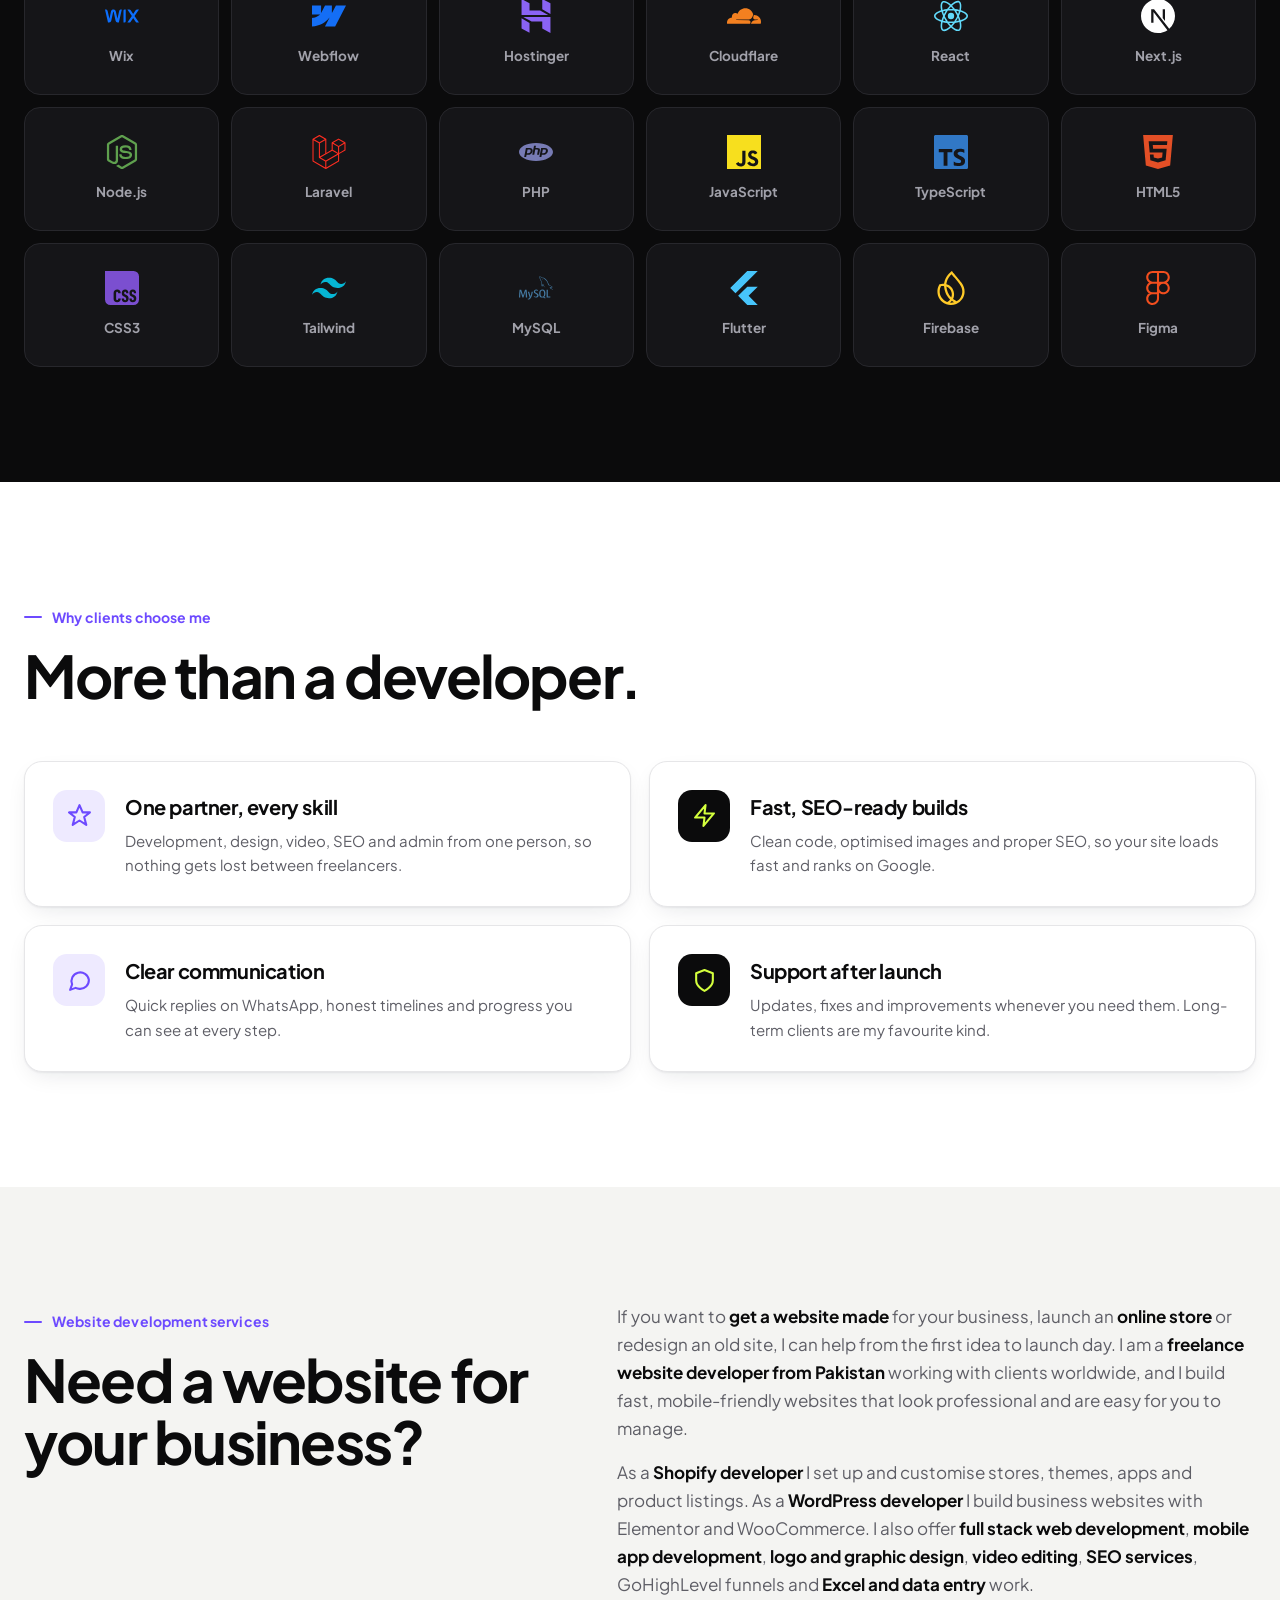
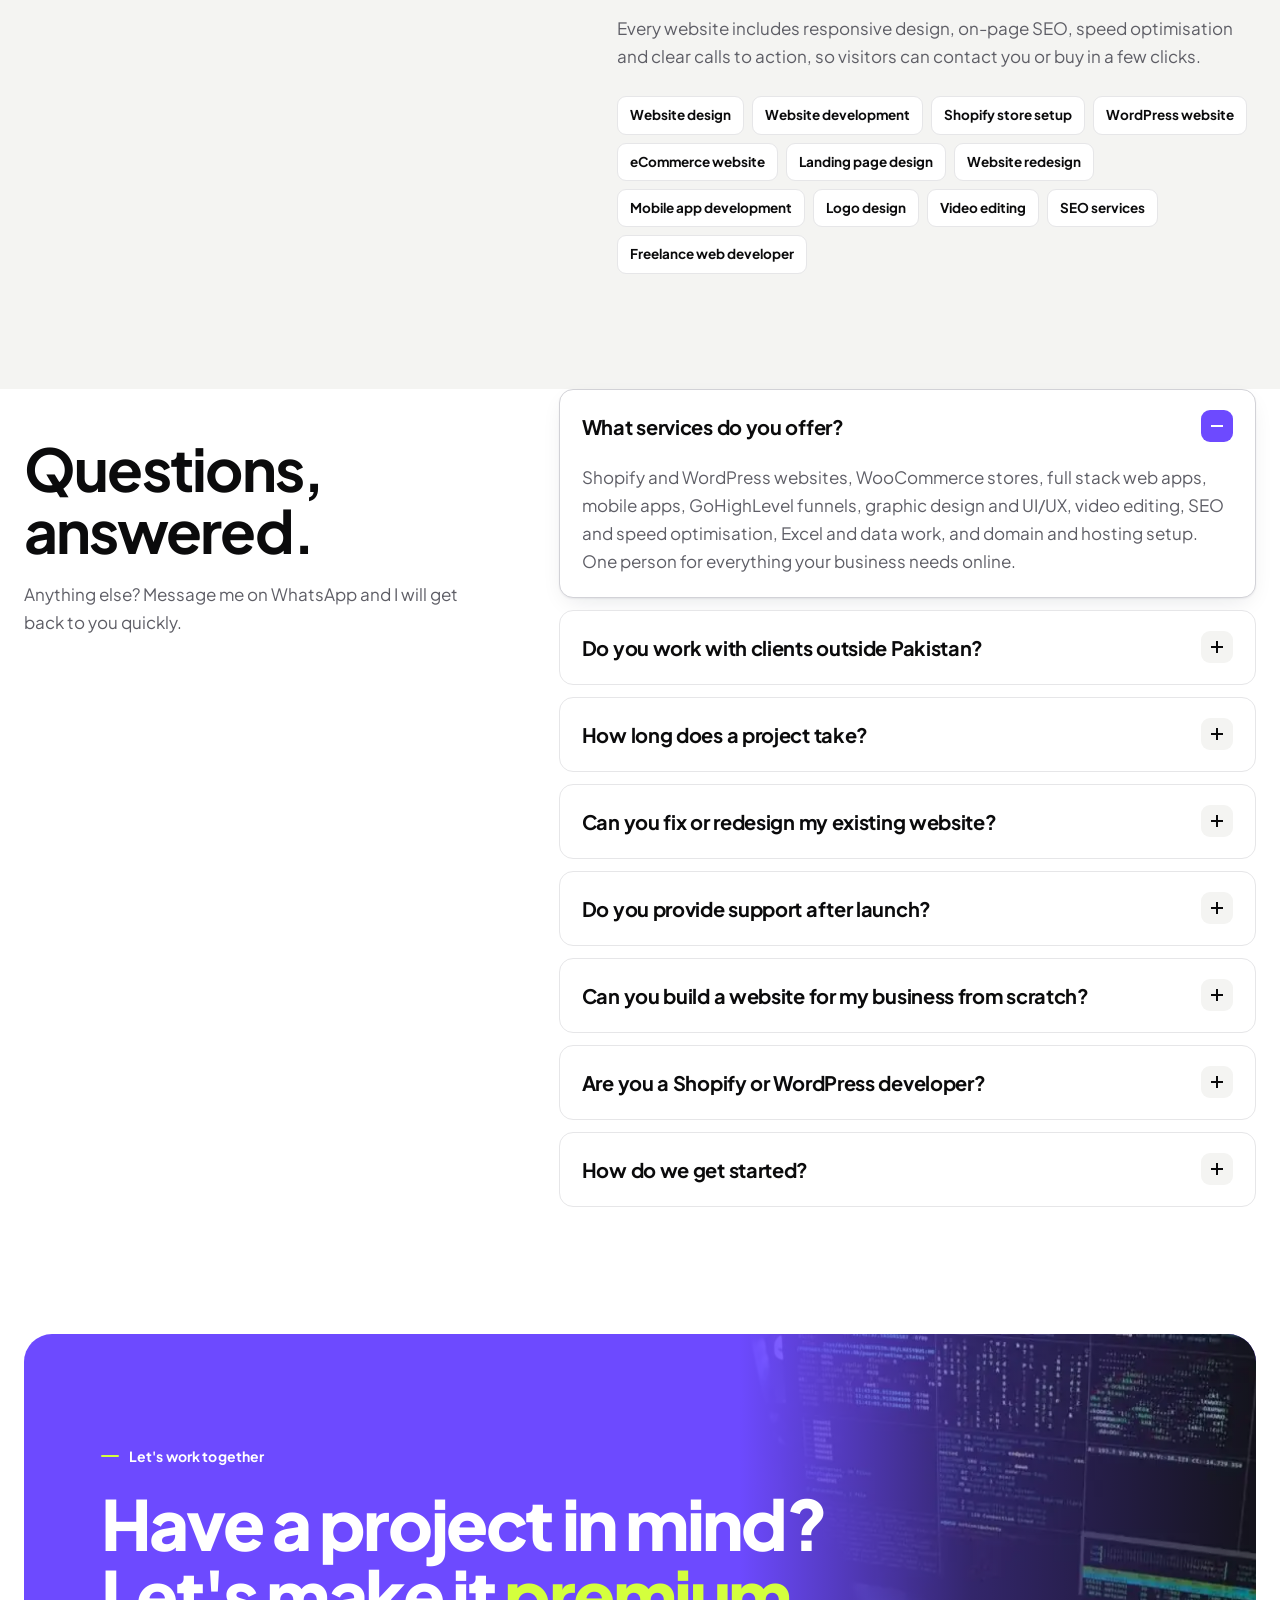
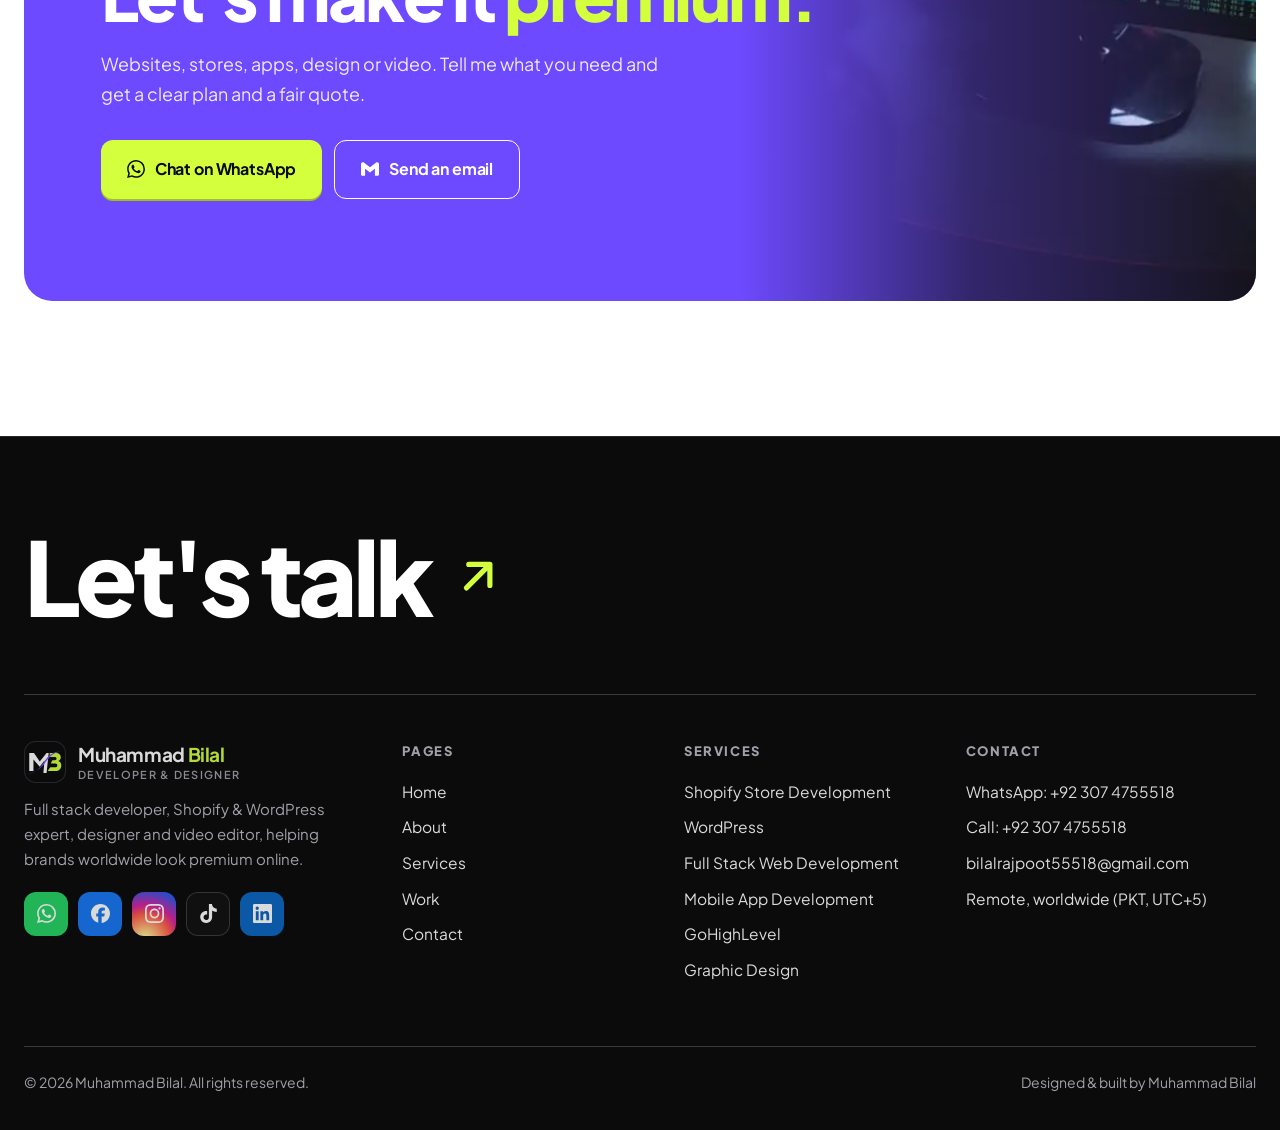
==== commit b64a78a1: "Cache-bust CSS and JS" ====
--- a/index.html
+++ b/index.html
@@ -26,7 +26,7 @@
 <link rel="manifest" href="/site.webmanifest">
 <link rel="preload" href="/assets/fonts/jakarta.woff2" as="font" type="font/woff2" crossorigin>
 <link rel="preload" as="image" href="/assets/img/hero.webp" type="image/webp" fetchpriority="high">
-<link rel="stylesheet" href="/assets/css/style.css">
+<link rel="stylesheet" href="/assets/css/style.css?v=20261123b">
 <script type="application/ld+json">{"@context": "https://schema.org", "@type": "Person", "name": "Muhammad Bilal", "url": "https://bilaldev-portfolio.github.io/", "jobTitle": "Full Stack Developer, Shopify & WordPress Expert", "email": "mailto:bilalrajpoot55518@gmail.com", "telephone": "+92 307 4755518", "image": "https://bilaldev-portfolio.github.io/assets/img/og.jpg", "sameAs": ["https://www.facebook.com/share/1GoYHQJWPL/", "https://www.instagram.com/bilalrajpoot9858", "https://www.tiktok.com/@shahzada_506", "https://www.linkedin.com/in/muhammad-bilal-a57043340"], "knowsAbout": ["Shopify", "WordPress", "WooCommerce", "Full Stack Development", "Mobile App Development", "GoHighLevel", "Graphic Design", "Video Editing", "SEO", "Excel"]}</script>
 <script type="application/ld+json">{"@context": "https://schema.org", "@type": "ProfessionalService", "name": "Muhammad Bilal | Web Development & Digital Services", "url": "https://bilaldev-portfolio.github.io/", "image": "https://bilaldev-portfolio.github.io/assets/img/og.jpg", "telephone": "+92 307 4755518", "email": "bilalrajpoot55518@gmail.com", "areaServed": "Worldwide", "priceRange": "$$", "address": {"@type": "PostalAddress", "addressCountry": "PK"}, "founder": {"@type": "Person", "name": "Muhammad Bilal"}, "sameAs": ["https://www.facebook.com/share/1GoYHQJWPL/", "https://www.instagram.com/bilalrajpoot9858", "https://www.tiktok.com/@shahzada_506", "https://www.linkedin.com/in/muhammad-bilal-a57043340"]}</script>
 <script type="application/ld+json">{"@context": "https://schema.org", "@type": "FAQPage", "mainEntity": [{"@type": "Question", "name": "What services do you offer?", "acceptedAnswer": {"@type": "Answer", "text": "Shopify and WordPress websites, WooCommerce stores, full stack web apps, mobile apps, GoHighLevel funnels, graphic design and UI/UX, video editing, SEO and speed optimisation, Excel and data work, and domain and hosting setup. One person for everything your business needs online."}}, {"@type": "Question", "name": "Do you work with clients outside Pakistan?", "acceptedAnswer": {"@type": "Answer", "text": "Yes. I work fully remotely, and my clients include businesses in the USA, Canada, Australia, Sweden, Hungary and Saudi Arabia."}}, {"@type": "Question", "name": "How long does a project take?", "acceptedAnswer": {"@type": "Answer", "text": "It depends on the scope. A landing page is quick, a full store or web app takes longer. You get a clear timeline and quote before any work starts, and regular progress updates on WhatsApp."}}, {"@type": "Question", "name": "Can you fix or redesign my existing website?", "acceptedAnswer": {"@type": "Answer", "text": "Yes. I fix bugs, speed up slow sites, improve mobile layouts, clean up plugins and redesign outdated websites without losing your content or SEO."}}, {"@type": "Question", "name": "Do you provide support after launch?", "acceptedAnswer": {"@type": "Answer", "text": "Yes. I offer updates, content changes, troubleshooting, backups and ongoing maintenance, so your website keeps working long after launch."}}, {"@type": "Question", "name": "Can you build a website for my business from scratch?", "acceptedAnswer": {"@type": "Answer", "text": "Yes. I design and develop complete business websites, online stores and landing pages from scratch, including domain, hosting, content setup, mobile design and basic SEO, so you get a website that is ready to bring in customers."}}, {"@type": "Question", "name": "Are you a Shopify or WordPress developer?", "acceptedAnswer": {"@type": "Answer", "text": "Both. I build and customise Shopify stores and WordPress or WooCommerce websites every week, and I also work with Wix, GoHighLevel and custom code when a project needs it."}}, {"@type": "Question", "name": "How do we get started?", "acceptedAnswer": {"@type": "Answer", "text": "Message me on WhatsApp or email with a few lines about your business and what you need. I will reply with questions, a plan and a quote."}}]}</script>
@@ -382,6 +382,6 @@
   <div class="chat-body" aria-live="polite"></div>
   <form class="chat-form"><input type="text" placeholder="Type your question..." aria-label="Type your question" autocomplete="off"><button type="submit" aria-label="Send"><svg viewBox="0 0 24 24" fill="none" stroke="currentColor" stroke-width="2.2" stroke-linecap="round" stroke-linejoin="round"><path d="M22 2L11 13M22 2l-7 20-4-9-9-4z"/></svg></button></form>
 </div>
-<script src="/assets/js/main.js" defer></script>
+<script src="/assets/js/main.js?v=20261123b" defer></script>
 </body>
 </html>
--- a/assets/css/style.css
+++ b/assets/css/style.css
@@ -581,3 +581,4 @@
 .dark .socials a.s-tt{box-shadow:inset 0 0 0 1px #3A3A40}
 .logo-row .bdg{width:auto;min-width:24px;padding:0 4px}
 .brand-name .bl{color:var(--volt)}
+.concept .label{color:#0B0B0C}
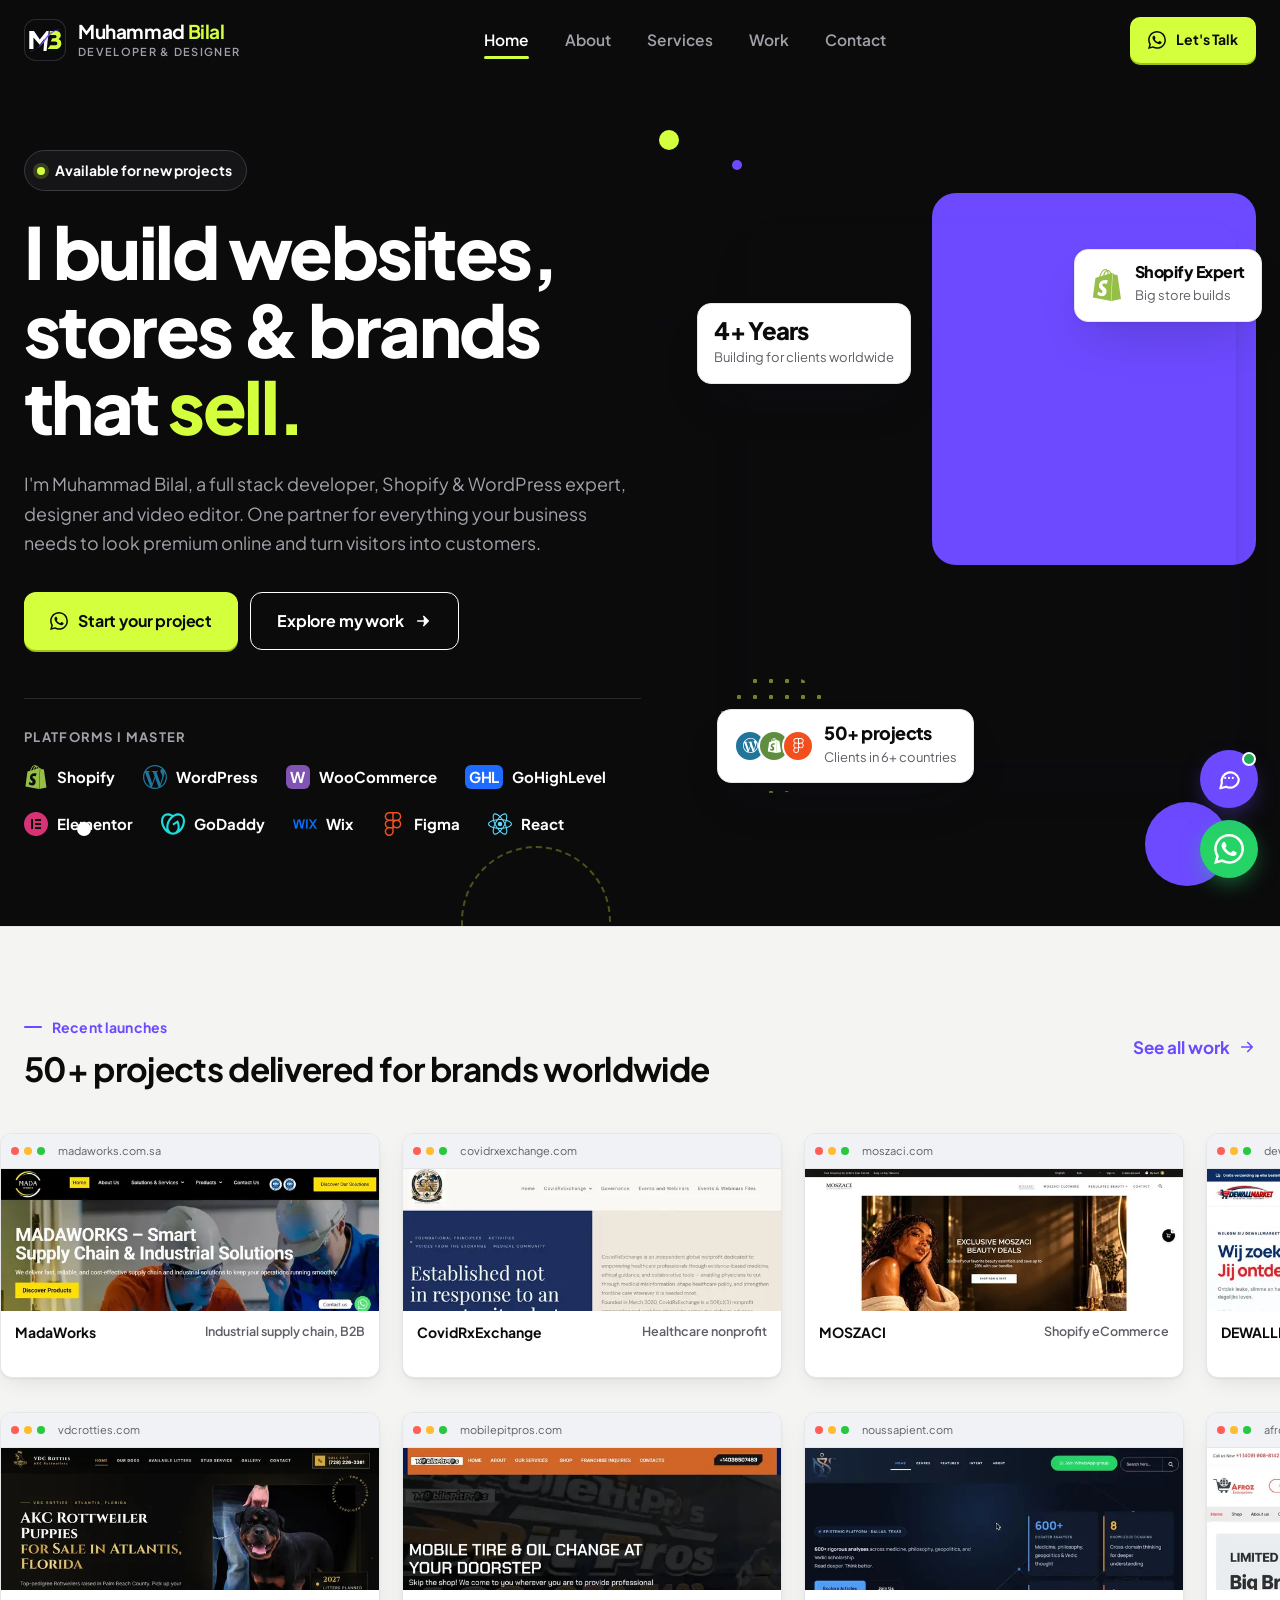
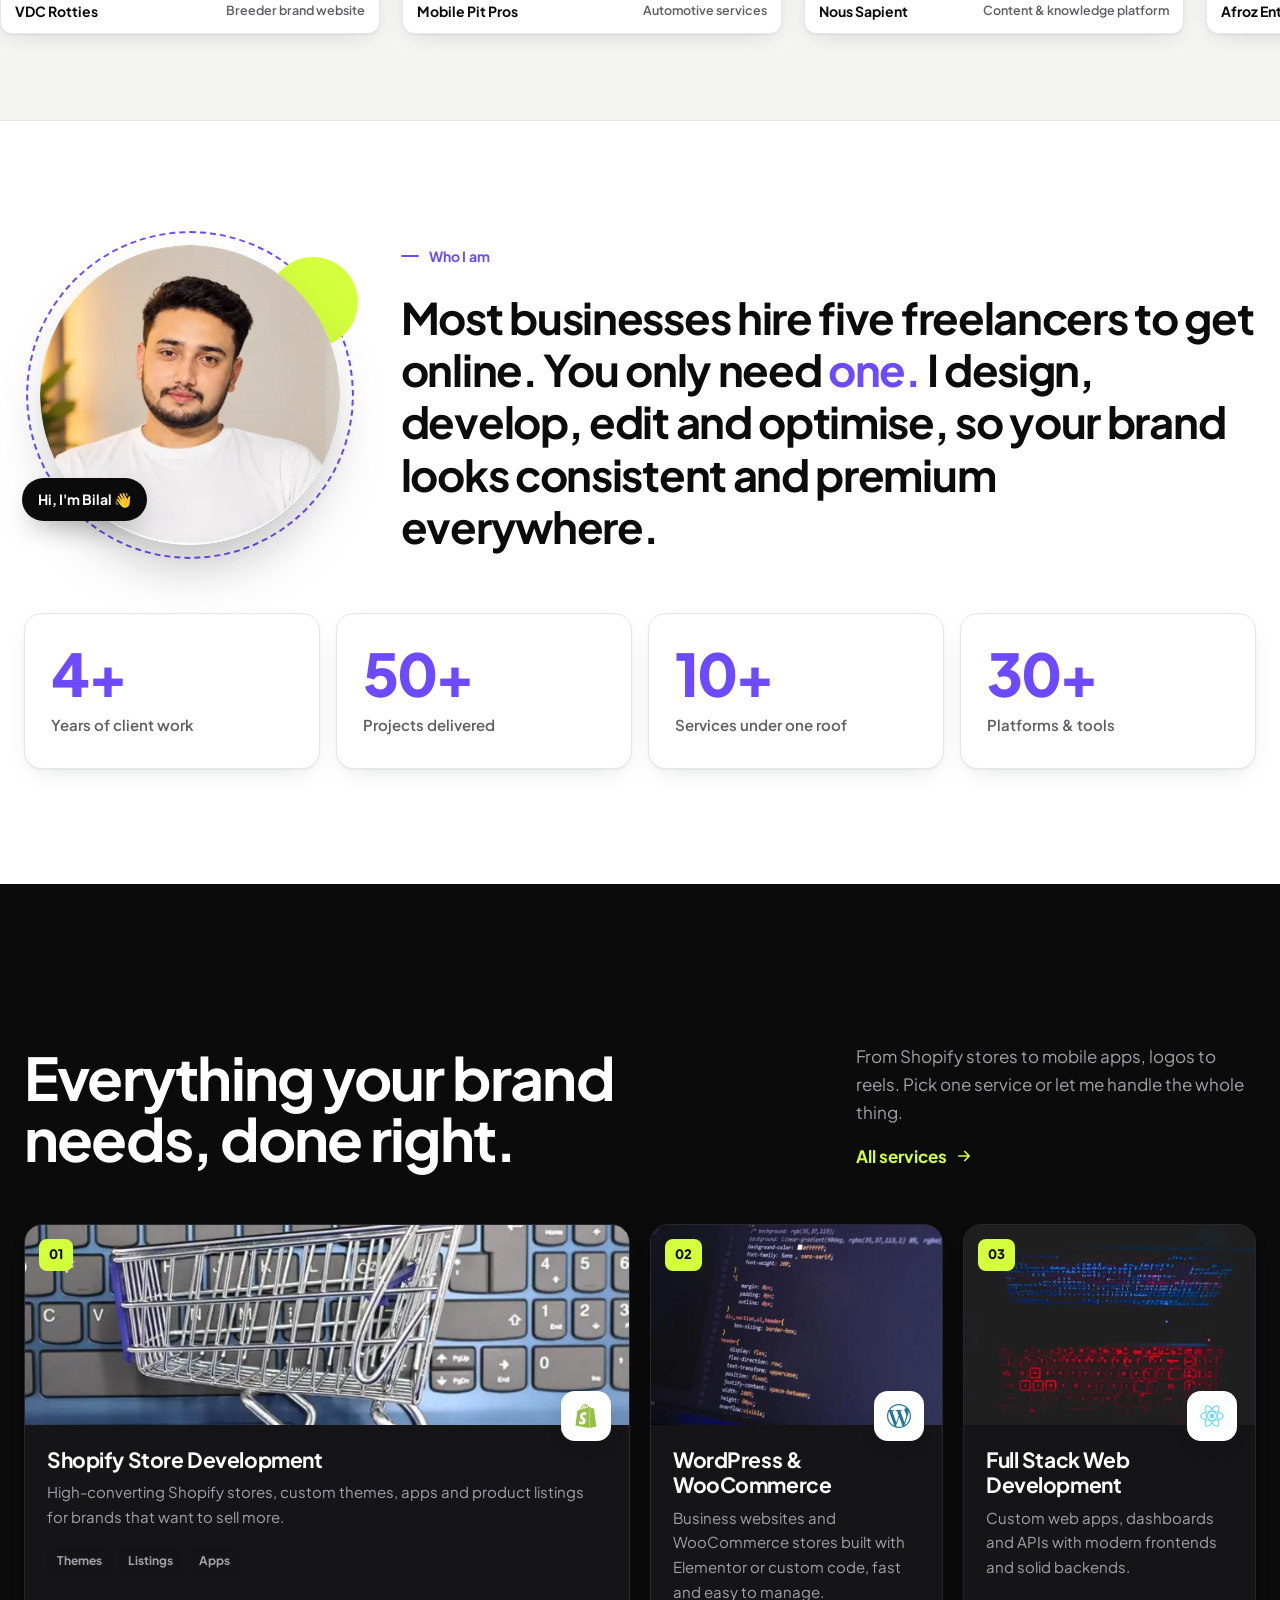
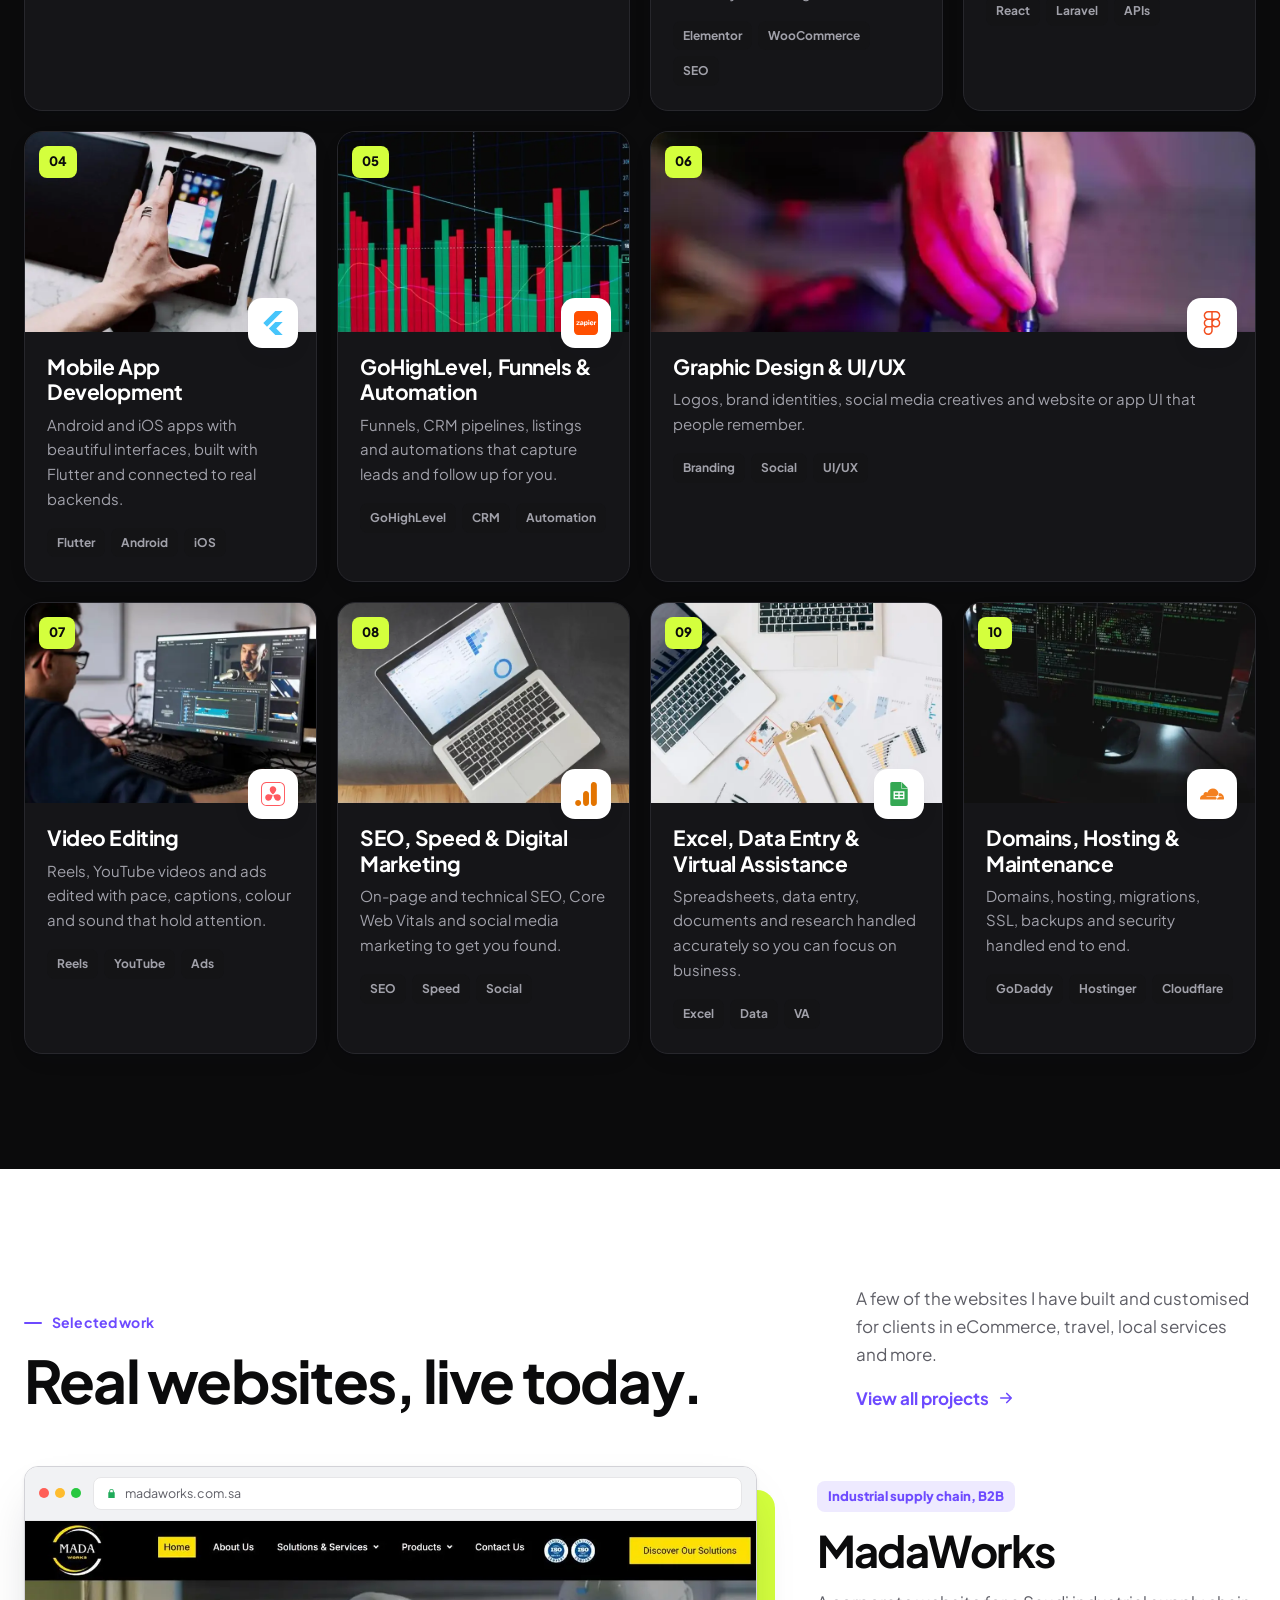
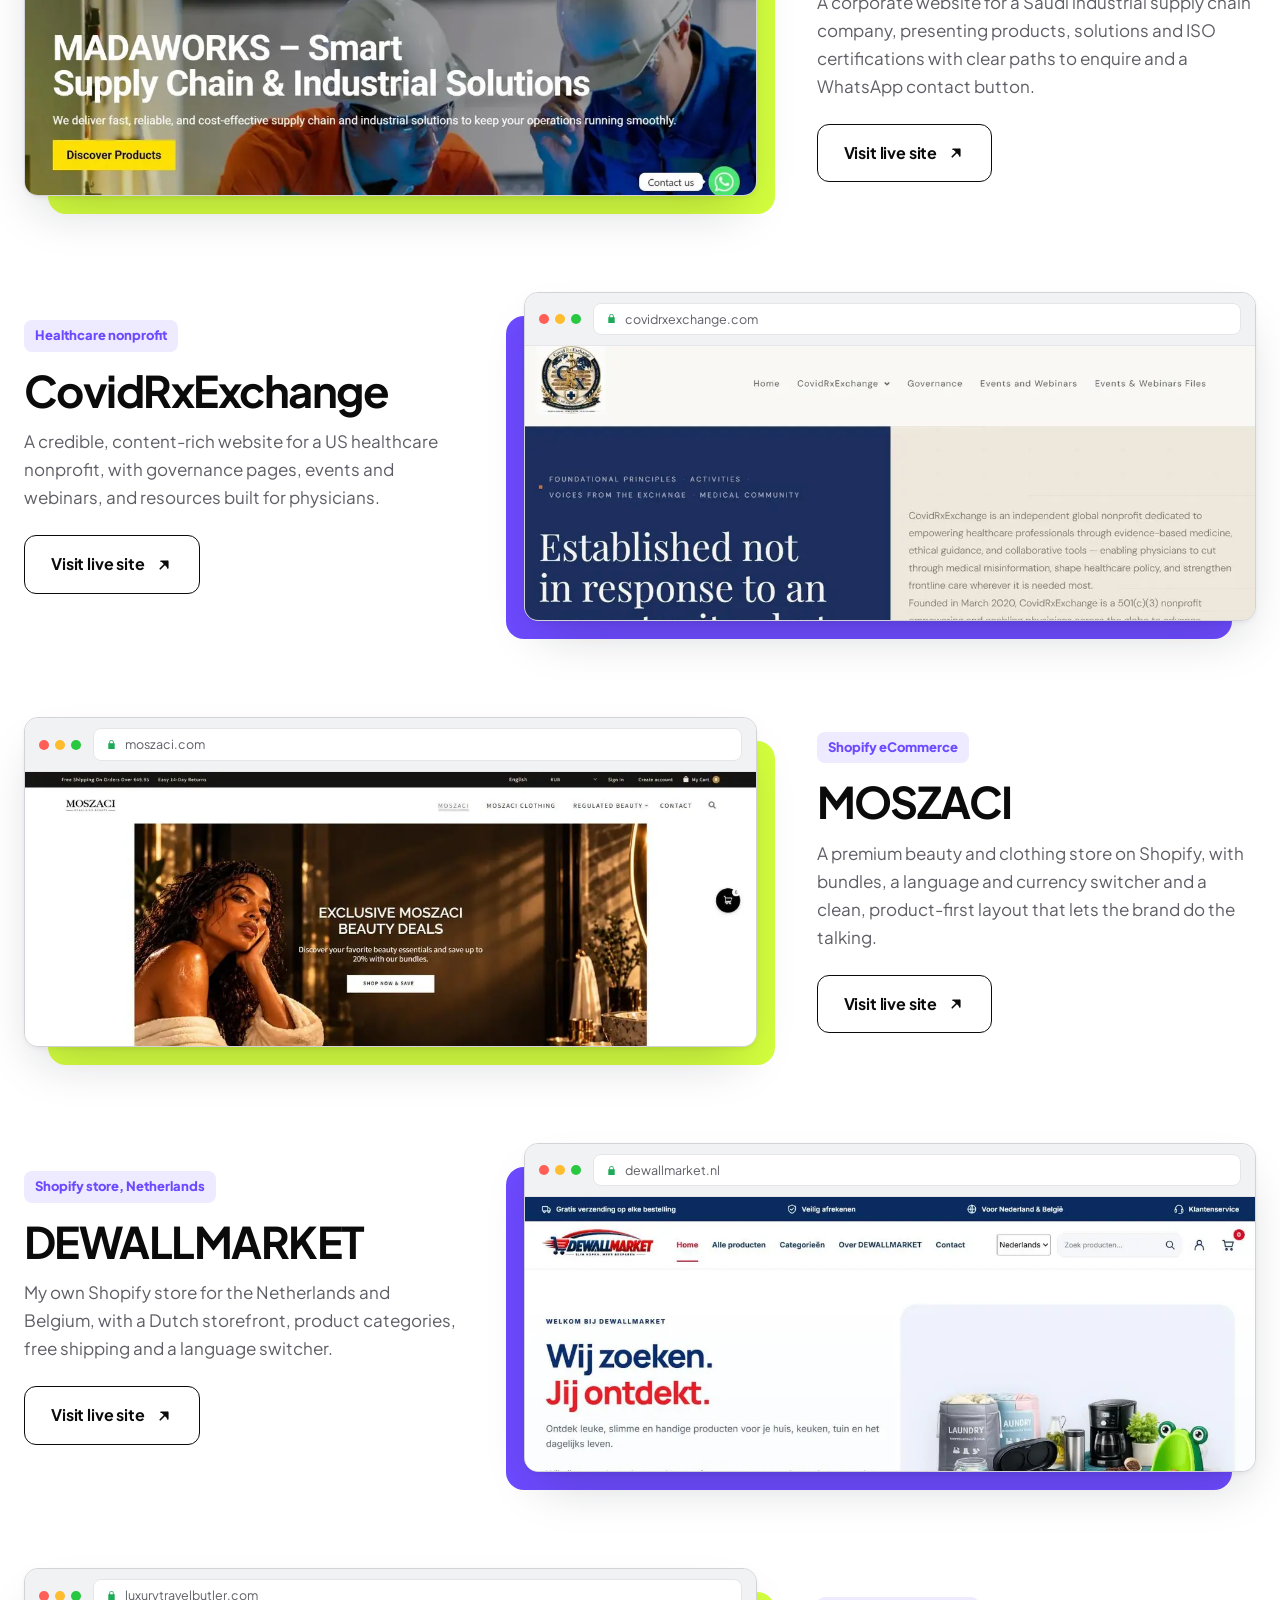
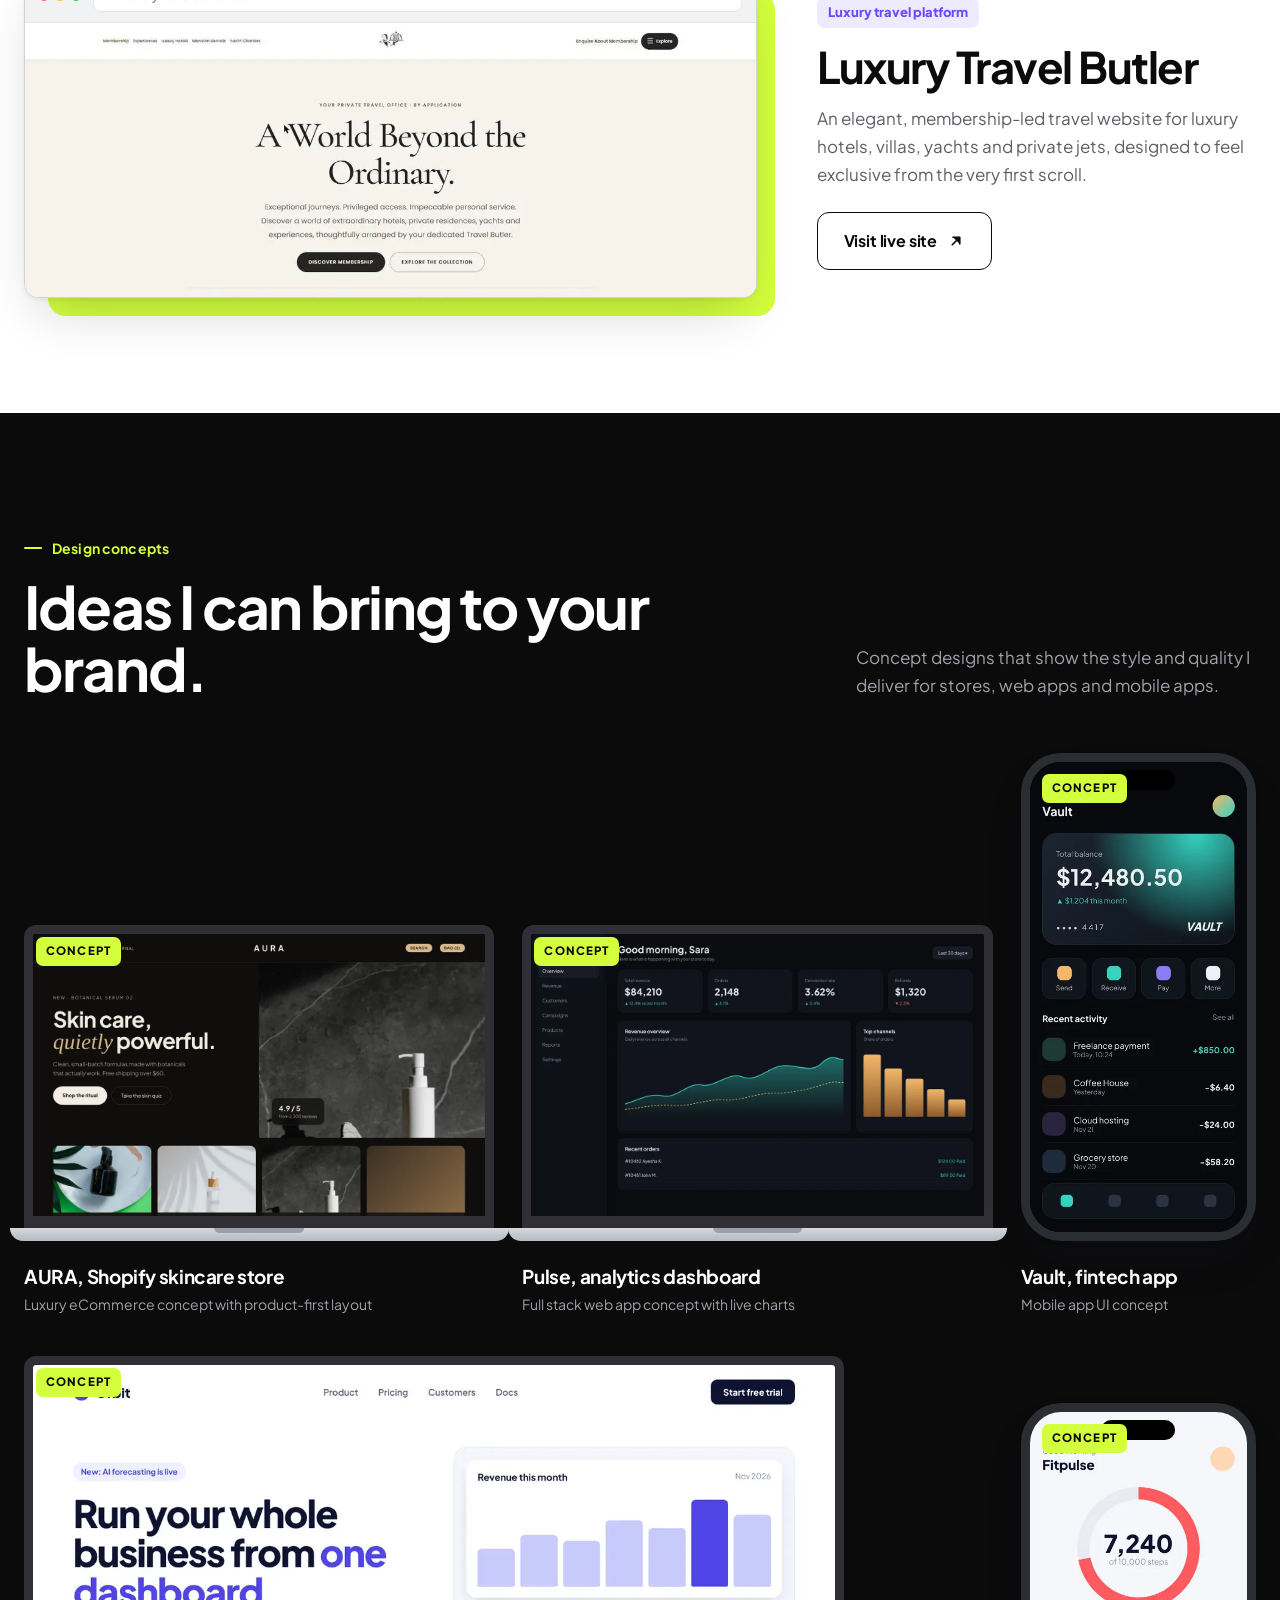
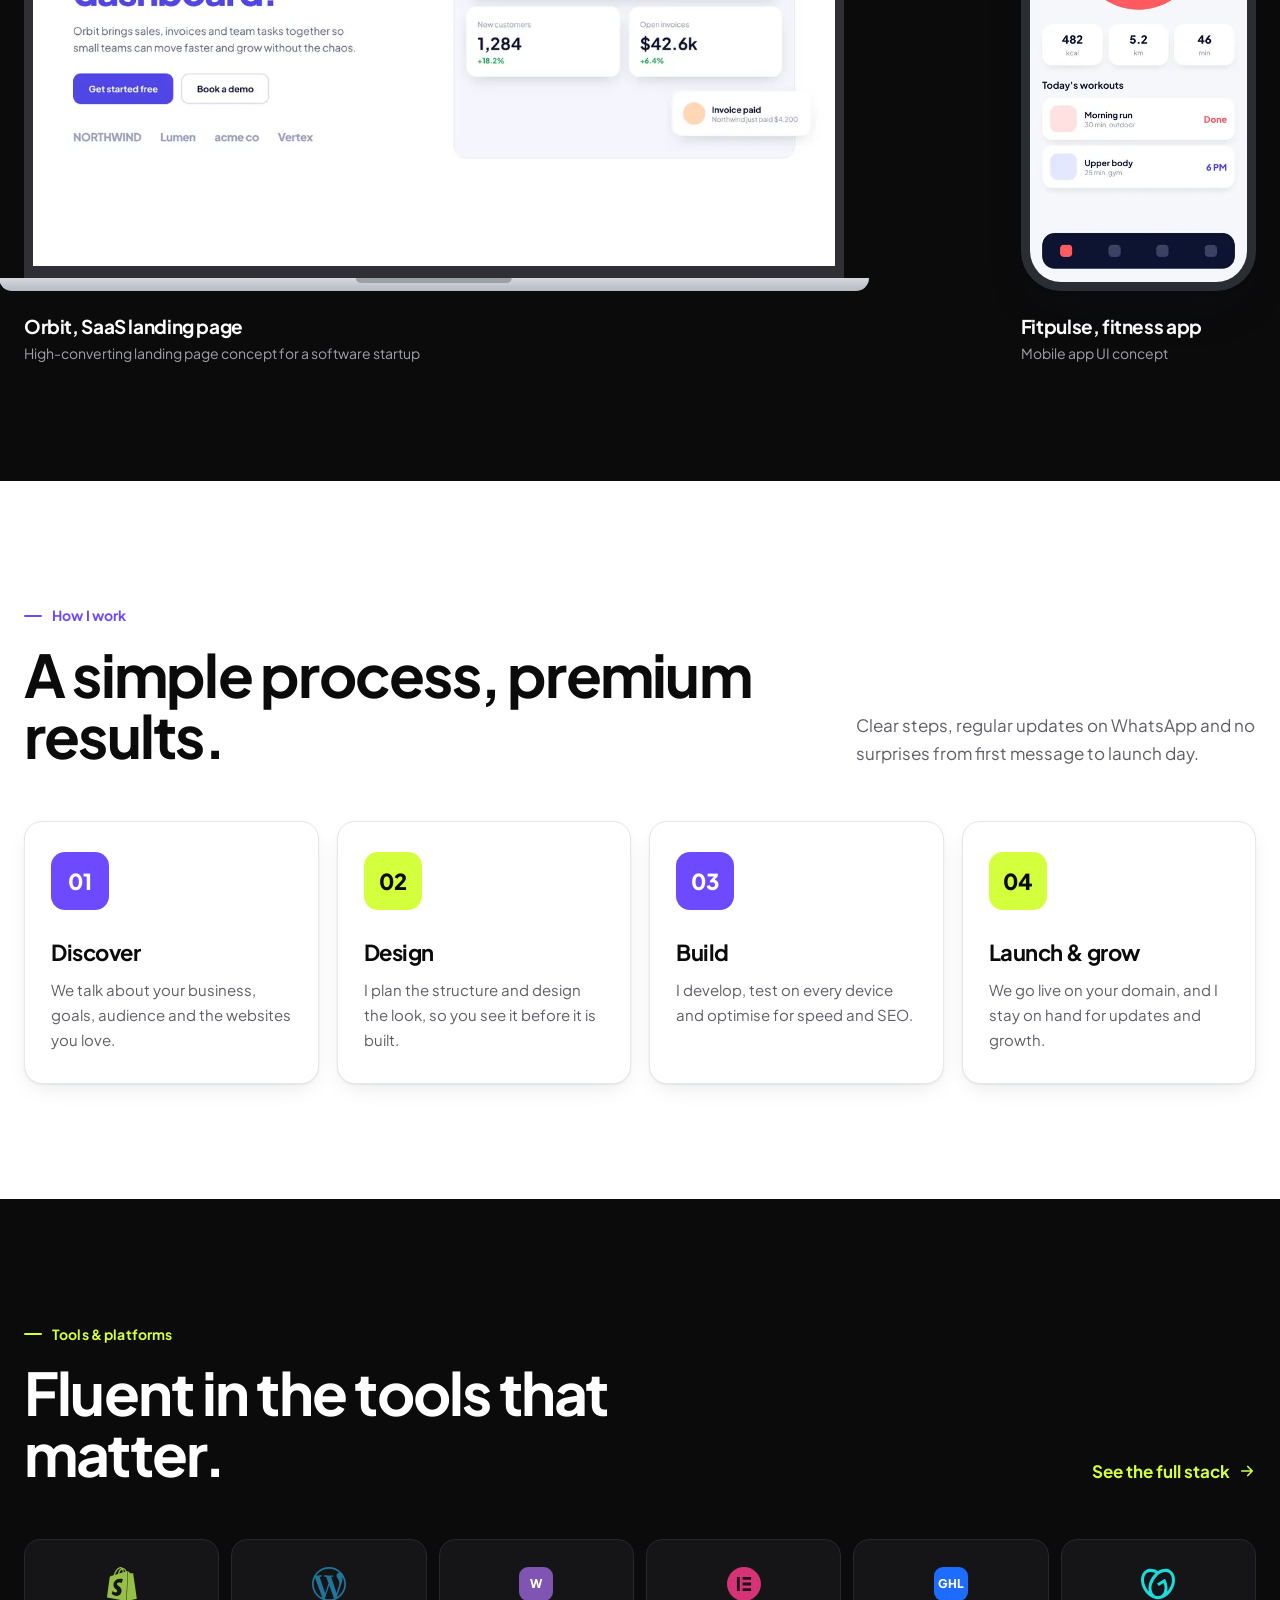
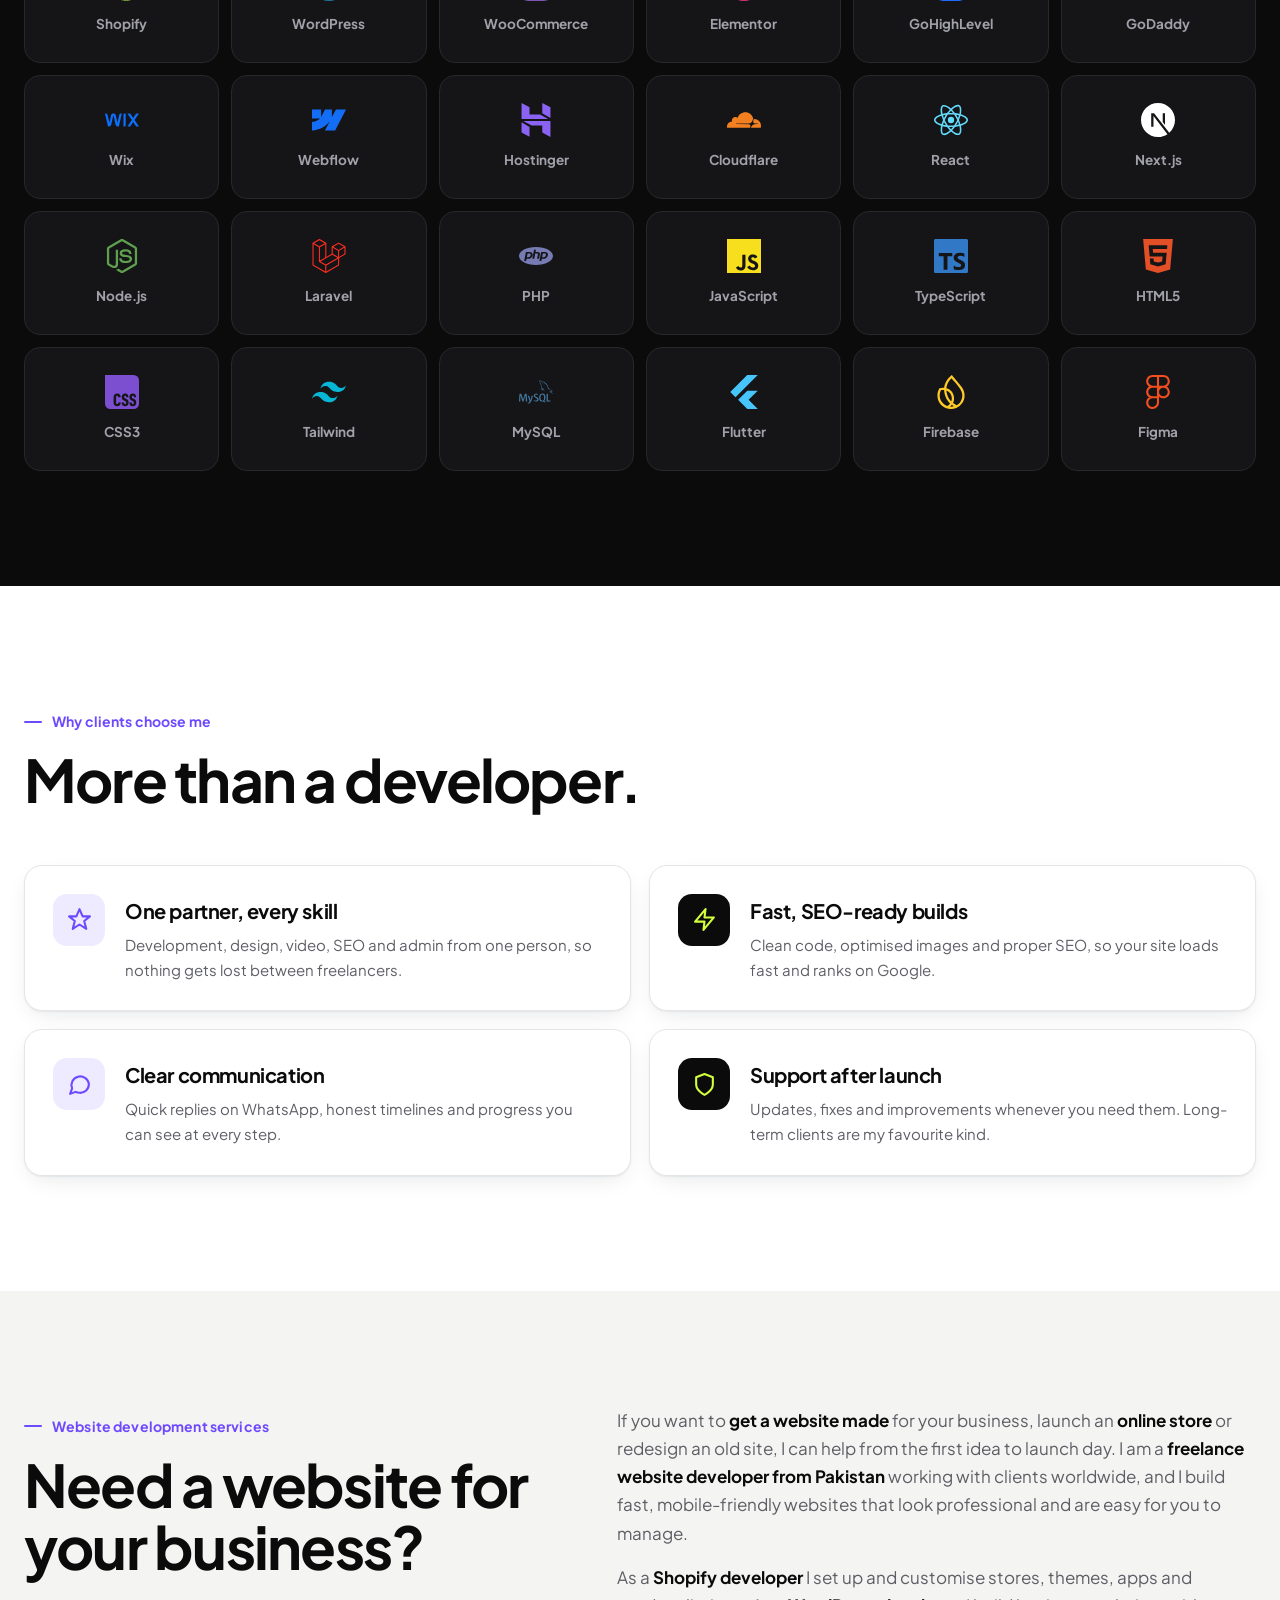
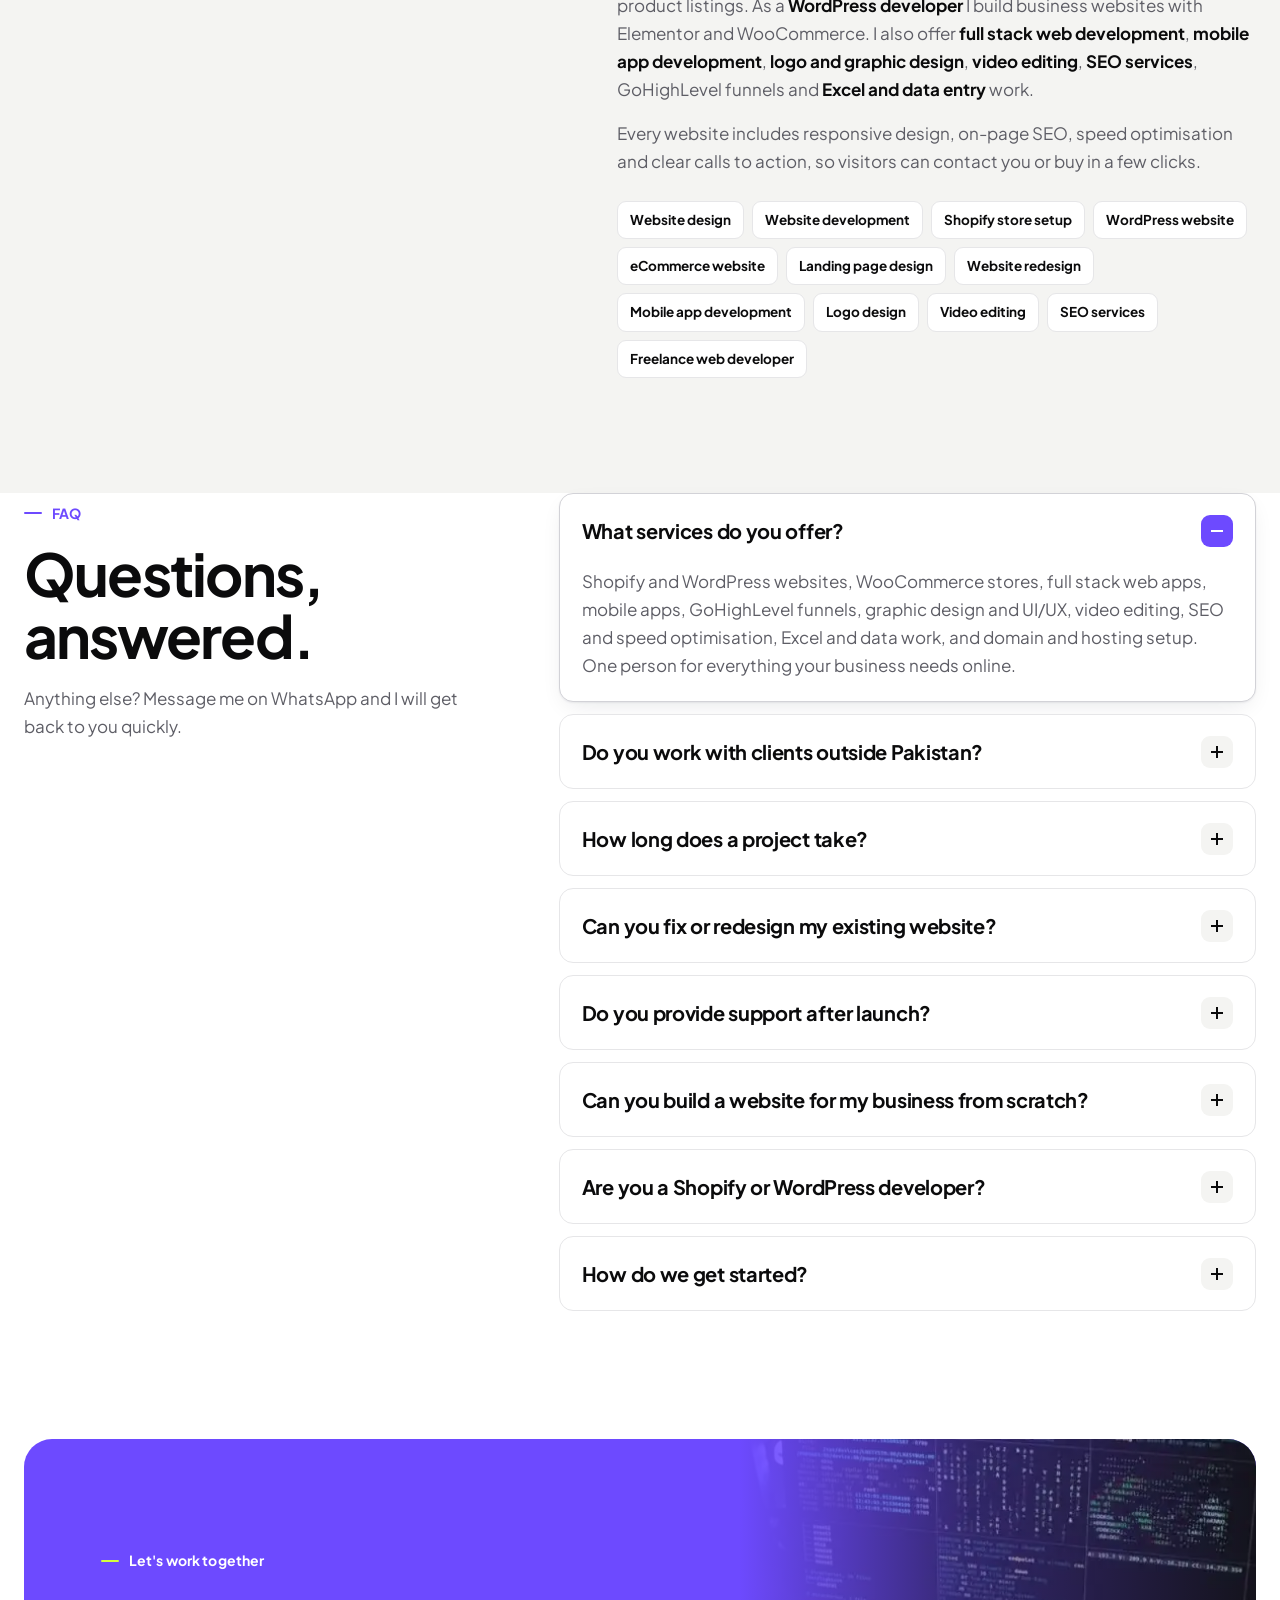
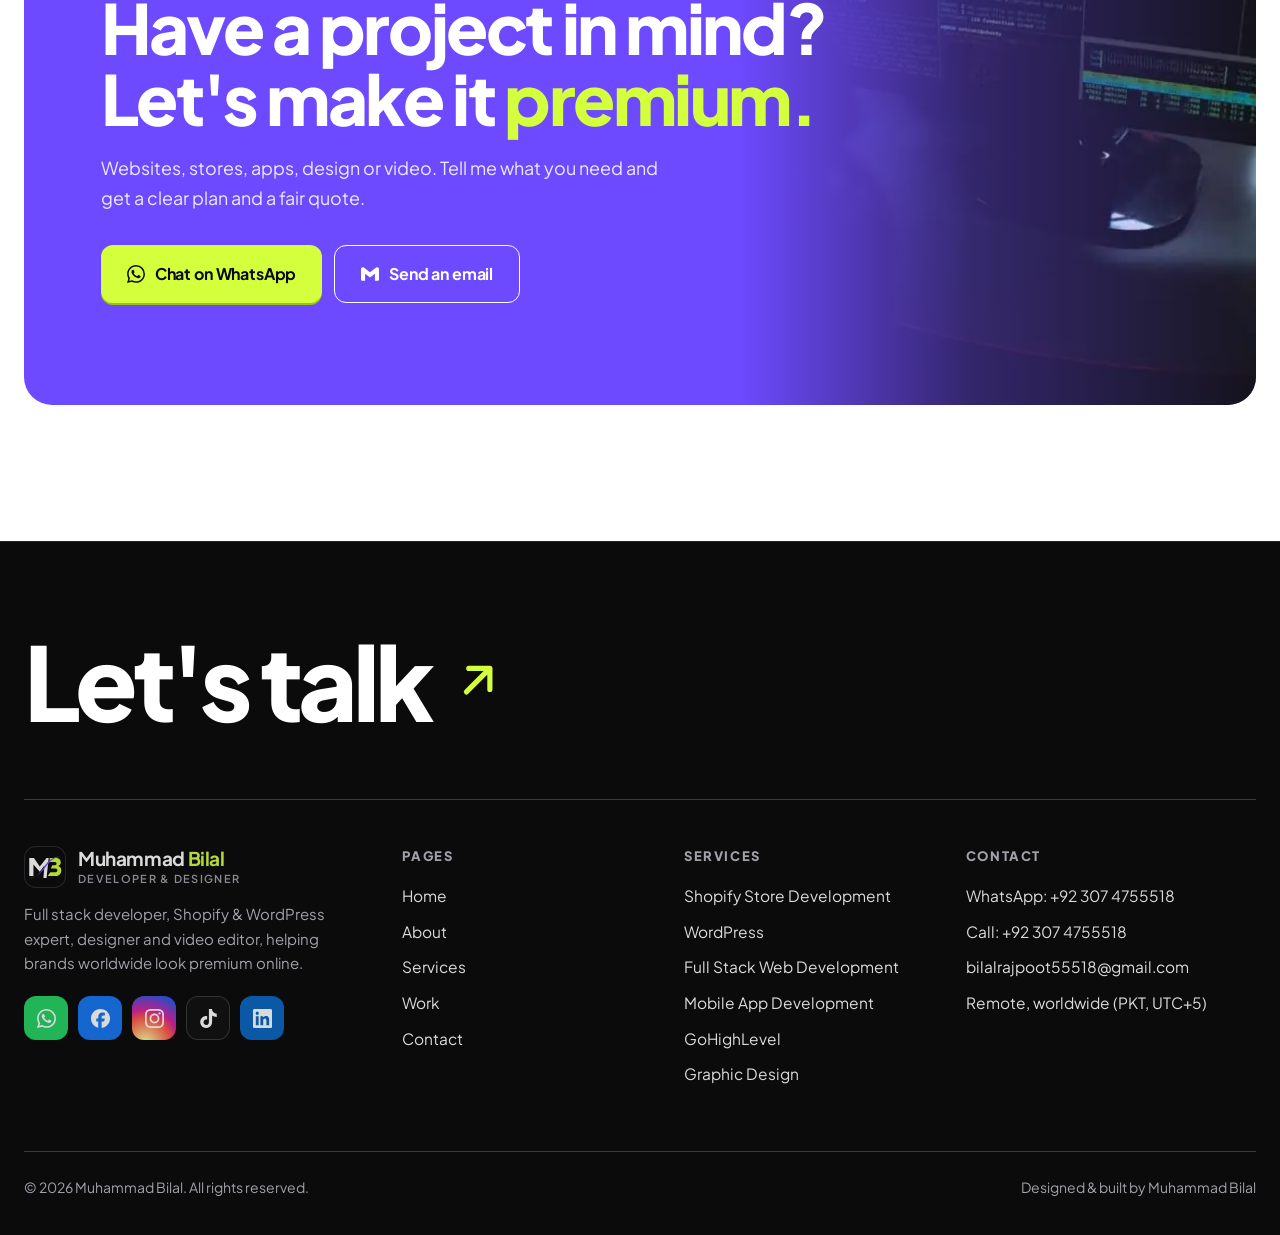
==== commit 4b46c02e: "Profile photo on Home and About" ====
--- a/index.html
+++ b/index.html
@@ -26,8 +26,8 @@
 <link rel="manifest" href="/site.webmanifest">
 <link rel="preload" href="/assets/fonts/jakarta.woff2" as="font" type="font/woff2" crossorigin>
 <link rel="preload" as="image" href="/assets/img/hero.webp" type="image/webp" fetchpriority="high">
-<link rel="stylesheet" href="/assets/css/style.css?v=20261123b">
-<script type="application/ld+json">{"@context": "https://schema.org", "@type": "Person", "name": "Muhammad Bilal", "url": "https://bilaldev-portfolio.github.io/", "jobTitle": "Full Stack Developer, Shopify & WordPress Expert", "email": "mailto:bilalrajpoot55518@gmail.com", "telephone": "+92 307 4755518", "image": "https://bilaldev-portfolio.github.io/assets/img/og.jpg", "sameAs": ["https://www.facebook.com/share/1GoYHQJWPL/", "https://www.instagram.com/bilalrajpoot9858", "https://www.tiktok.com/@shahzada_506", "https://www.linkedin.com/in/muhammad-bilal-a57043340"], "knowsAbout": ["Shopify", "WordPress", "WooCommerce", "Full Stack Development", "Mobile App Development", "GoHighLevel", "Graphic Design", "Video Editing", "SEO", "Excel"]}</script>
+<link rel="stylesheet" href="/assets/css/style.css?v=20261123c">
+<script type="application/ld+json">{"@context": "https://schema.org", "@type": "Person", "name": "Muhammad Bilal", "url": "https://bilaldev-portfolio.github.io/", "image": "https://bilaldev-portfolio.github.io/assets/img/og.jpg", "jobTitle": "Full Stack Developer, Shopify & WordPress Expert", "email": "mailto:bilalrajpoot55518@gmail.com", "telephone": "+92 307 4755518", "sameAs": ["https://www.facebook.com/share/1GoYHQJWPL/", "https://www.instagram.com/bilalrajpoot9858", "https://www.tiktok.com/@shahzada_506", "https://www.linkedin.com/in/muhammad-bilal-a57043340"], "knowsAbout": ["Shopify", "WordPress", "WooCommerce", "Full Stack Development", "Mobile App Development", "GoHighLevel", "Graphic Design", "Video Editing", "SEO", "Excel"]}</script>
 <script type="application/ld+json">{"@context": "https://schema.org", "@type": "ProfessionalService", "name": "Muhammad Bilal | Web Development & Digital Services", "url": "https://bilaldev-portfolio.github.io/", "image": "https://bilaldev-portfolio.github.io/assets/img/og.jpg", "telephone": "+92 307 4755518", "email": "bilalrajpoot55518@gmail.com", "areaServed": "Worldwide", "priceRange": "$$", "address": {"@type": "PostalAddress", "addressCountry": "PK"}, "founder": {"@type": "Person", "name": "Muhammad Bilal"}, "sameAs": ["https://www.facebook.com/share/1GoYHQJWPL/", "https://www.instagram.com/bilalrajpoot9858", "https://www.tiktok.com/@shahzada_506", "https://www.linkedin.com/in/muhammad-bilal-a57043340"]}</script>
 <script type="application/ld+json">{"@context": "https://schema.org", "@type": "FAQPage", "mainEntity": [{"@type": "Question", "name": "What services do you offer?", "acceptedAnswer": {"@type": "Answer", "text": "Shopify and WordPress websites, WooCommerce stores, full stack web apps, mobile apps, GoHighLevel funnels, graphic design and UI/UX, video editing, SEO and speed optimisation, Excel and data work, and domain and hosting setup. One person for everything your business needs online."}}, {"@type": "Question", "name": "Do you work with clients outside Pakistan?", "acceptedAnswer": {"@type": "Answer", "text": "Yes. I work fully remotely, and my clients include businesses in the USA, Canada, Australia, Sweden, Hungary and Saudi Arabia."}}, {"@type": "Question", "name": "How long does a project take?", "acceptedAnswer": {"@type": "Answer", "text": "It depends on the scope. A landing page is quick, a full store or web app takes longer. You get a clear timeline and quote before any work starts, and regular progress updates on WhatsApp."}}, {"@type": "Question", "name": "Can you fix or redesign my existing website?", "acceptedAnswer": {"@type": "Answer", "text": "Yes. I fix bugs, speed up slow sites, improve mobile layouts, clean up plugins and redesign outdated websites without losing your content or SEO."}}, {"@type": "Question", "name": "Do you provide support after launch?", "acceptedAnswer": {"@type": "Answer", "text": "Yes. I offer updates, content changes, troubleshooting, backups and ongoing maintenance, so your website keeps working long after launch."}}, {"@type": "Question", "name": "Can you build a website for my business from scratch?", "acceptedAnswer": {"@type": "Answer", "text": "Yes. I design and develop complete business websites, online stores and landing pages from scratch, including domain, hosting, content setup, mobile design and basic SEO, so you get a website that is ready to bring in customers."}}, {"@type": "Question", "name": "Are you a Shopify or WordPress developer?", "acceptedAnswer": {"@type": "Answer", "text": "Both. I build and customise Shopify stores and WordPress or WooCommerce websites every week, and I also work with Wix, GoHighLevel and custom code when a project needs it."}}, {"@type": "Question", "name": "How do we get started?", "acceptedAnswer": {"@type": "Answer", "text": "Message me on WhatsApp or email with a few lines about your business and what you need. I will reply with questions, a plan and a quote."}}]}</script>
 </head>
@@ -92,8 +92,13 @@
 
 <section class="sec">
   <div class="wrap">
-    <span class="eyebrow reveal">Who I am</span>
-    <p class="statement reveal" style="margin-top:24px">Most businesses hire five freelancers to get online. You only need <span class="serif">one.</span> I design, develop, edit and optimise, so your brand looks consistent and premium everywhere.</p>
+    <div class="intro-grid">
+      <div class="me reveal"><img src="/assets/img/bilal.webp" srcset="/assets/img/bilal-sm.webp 360w, /assets/img/bilal.webp 640w" sizes="(max-width:620px) 220px, 320px" alt="Muhammad Bilal, web developer and designer" width="640" height="640" loading="lazy"><span class="me-tag">Hi, I'm Bilal 👋</span></div>
+      <div>
+        <span class="eyebrow reveal">Who I am</span>
+        <p class="statement reveal" style="margin-top:24px">Most businesses hire five freelancers to get online. You only need <span class="serif">one.</span> I design, develop, edit and optimise, so your brand looks consistent and premium everywhere.</p>
+      </div>
+    </div>
     <div class="stats reveal">
       <div class="stat"><b data-count="4" data-suffix="+">4+</b><span>Years of client work</span></div>
       <div class="stat"><b data-count="50" data-suffix="+">50+</b><span>Projects delivered</span></div>
@@ -382,6 +387,6 @@
   <div class="chat-body" aria-live="polite"></div>
   <form class="chat-form"><input type="text" placeholder="Type your question..." aria-label="Type your question" autocomplete="off"><button type="submit" aria-label="Send"><svg viewBox="0 0 24 24" fill="none" stroke="currentColor" stroke-width="2.2" stroke-linecap="round" stroke-linejoin="round"><path d="M22 2L11 13M22 2l-7 20-4-9-9-4z"/></svg></button></form>
 </div>
-<script src="/assets/js/main.js?v=20261123b" defer></script>
+<script src="/assets/js/main.js?v=20261123c" defer></script>
 </body>
 </html>
--- a/assets/css/style.css
+++ b/assets/css/style.css
@@ -582,3 +582,15 @@
 .logo-row .bdg{width:auto;min-width:24px;padding:0 4px}
 .brand-name .bl{color:var(--volt)}
 .concept .label{color:#0B0B0C}
+.intro-grid{display:grid;grid-template-columns:minmax(0,300px) minmax(0,1fr);gap:clamp(36px,6vw,80px);align-items:center}
+.me{position:relative;aspect-ratio:1;width:100%;max-width:320px}
+.me img{position:relative;z-index:1;width:100%;height:100%;border-radius:50%;object-fit:cover;box-shadow:0 30px 60px -20px rgba(11,11,12,.35)}
+.me::before{content:"";position:absolute;inset:-14px;border-radius:50%;border:2px dashed var(--violet);animation:spin 40s linear infinite}
+.me::after{content:"";position:absolute;z-index:0;width:30%;height:30%;right:-6%;top:4%;border-radius:50%;background:var(--volt)}
+.me-tag{position:absolute;z-index:2;left:-6%;bottom:8%;background:#0B0B0C;color:#fff;font-weight:700;font-size:14px;padding:10px 16px;border-radius:999px;box-shadow:0 12px 30px -10px rgba(0,0,0,.4);white-space:nowrap}
+.about-visual:has(.me)::before{display:none}
+.me-lg{max-width:440px;margin:20px auto}
+.about-visual:has(.me) .float{display:none}
+@media (max-width:620px){.intro-grid{grid-template-columns:1fr}.me{max-width:220px;margin:0 auto 10px}.me-lg{max-width:280px}}
+@media (prefers-reduced-motion:reduce){.me::before{animation:none}}
+@media (min-width:621px){.intro-grid .me{margin-left:16px}}
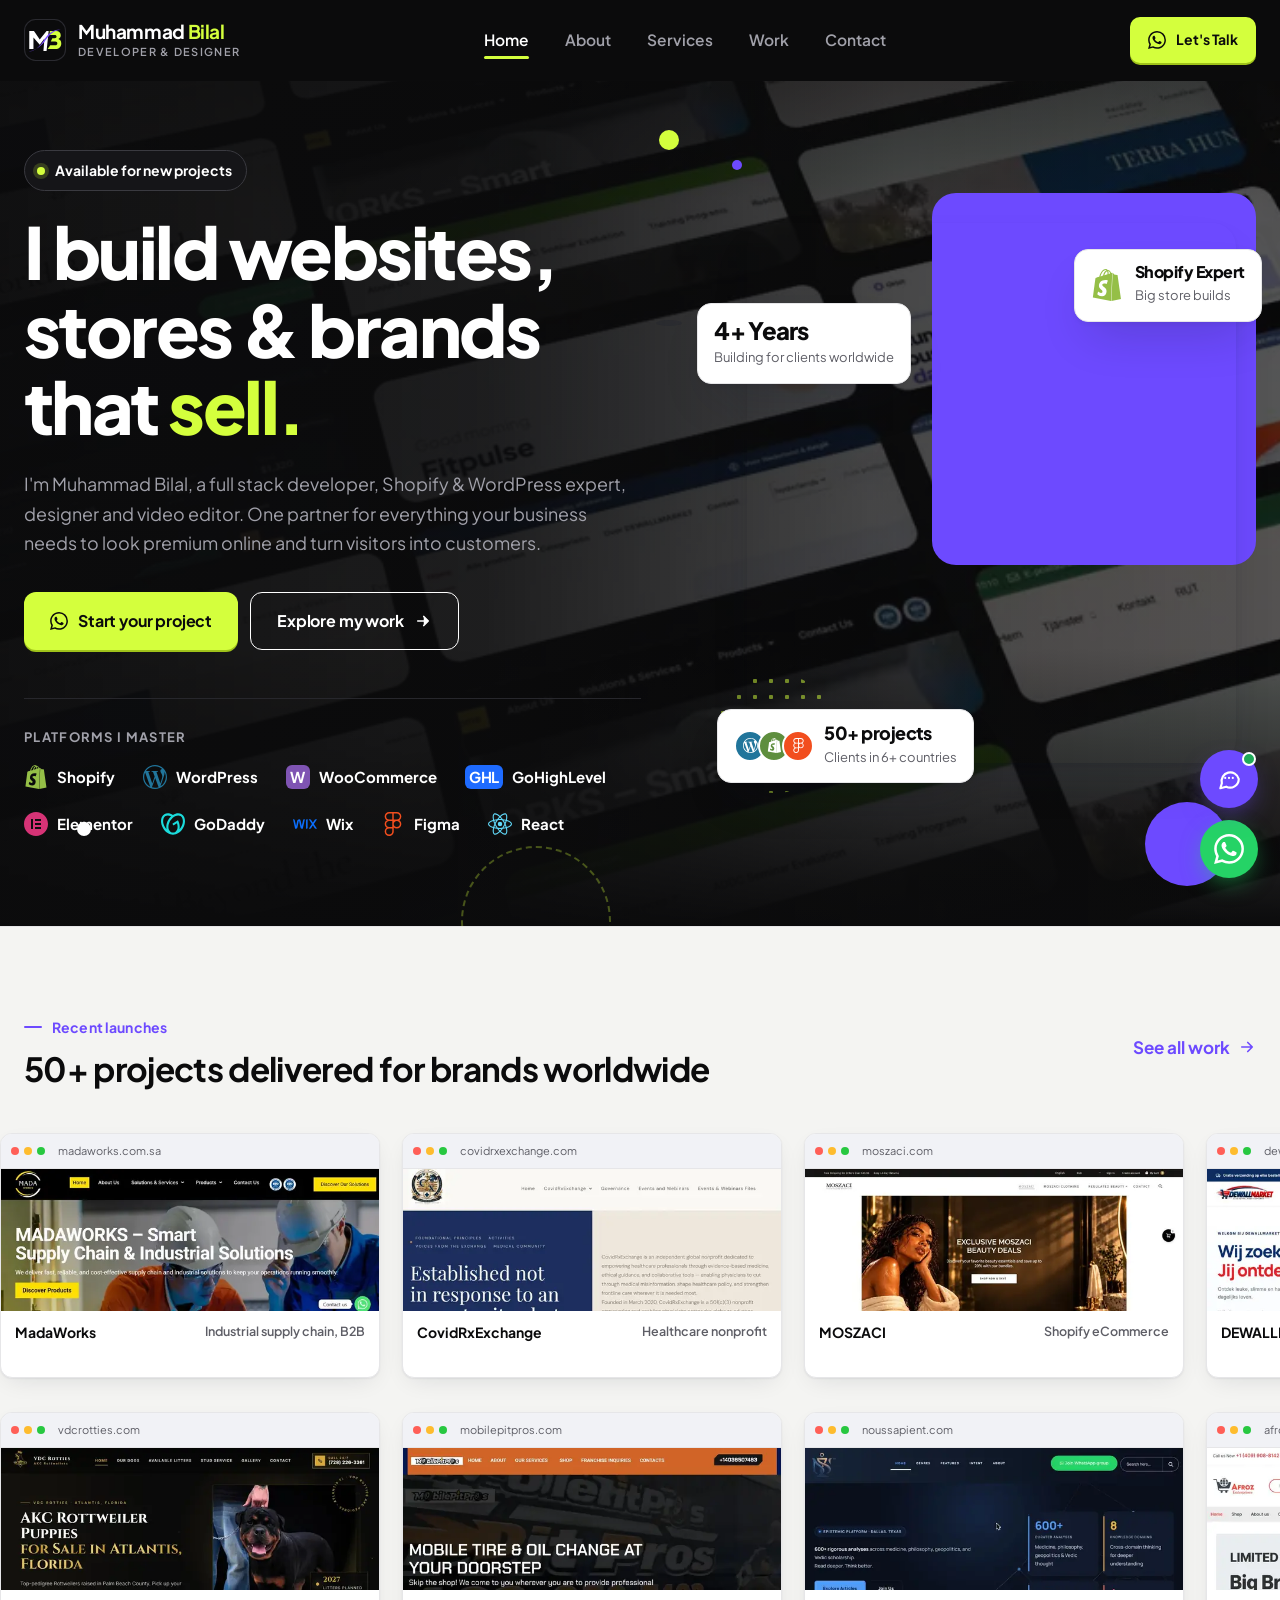
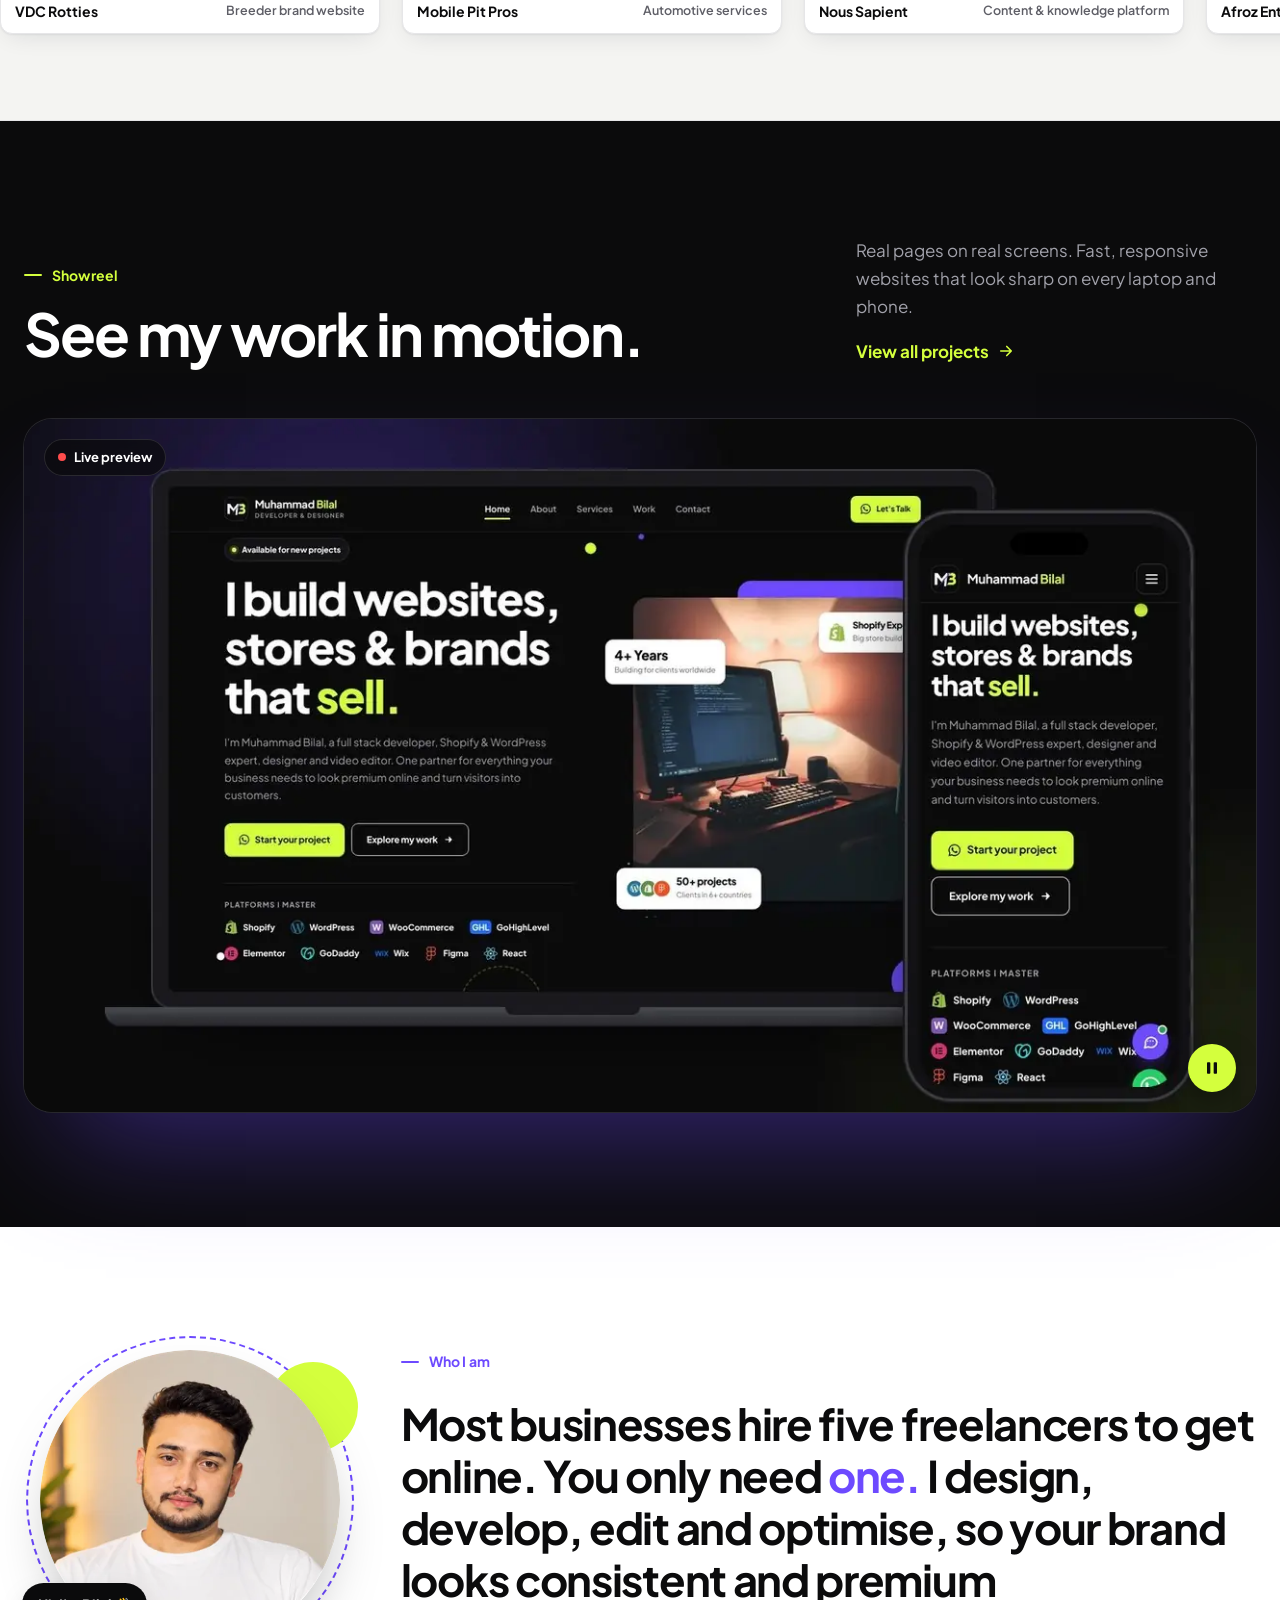
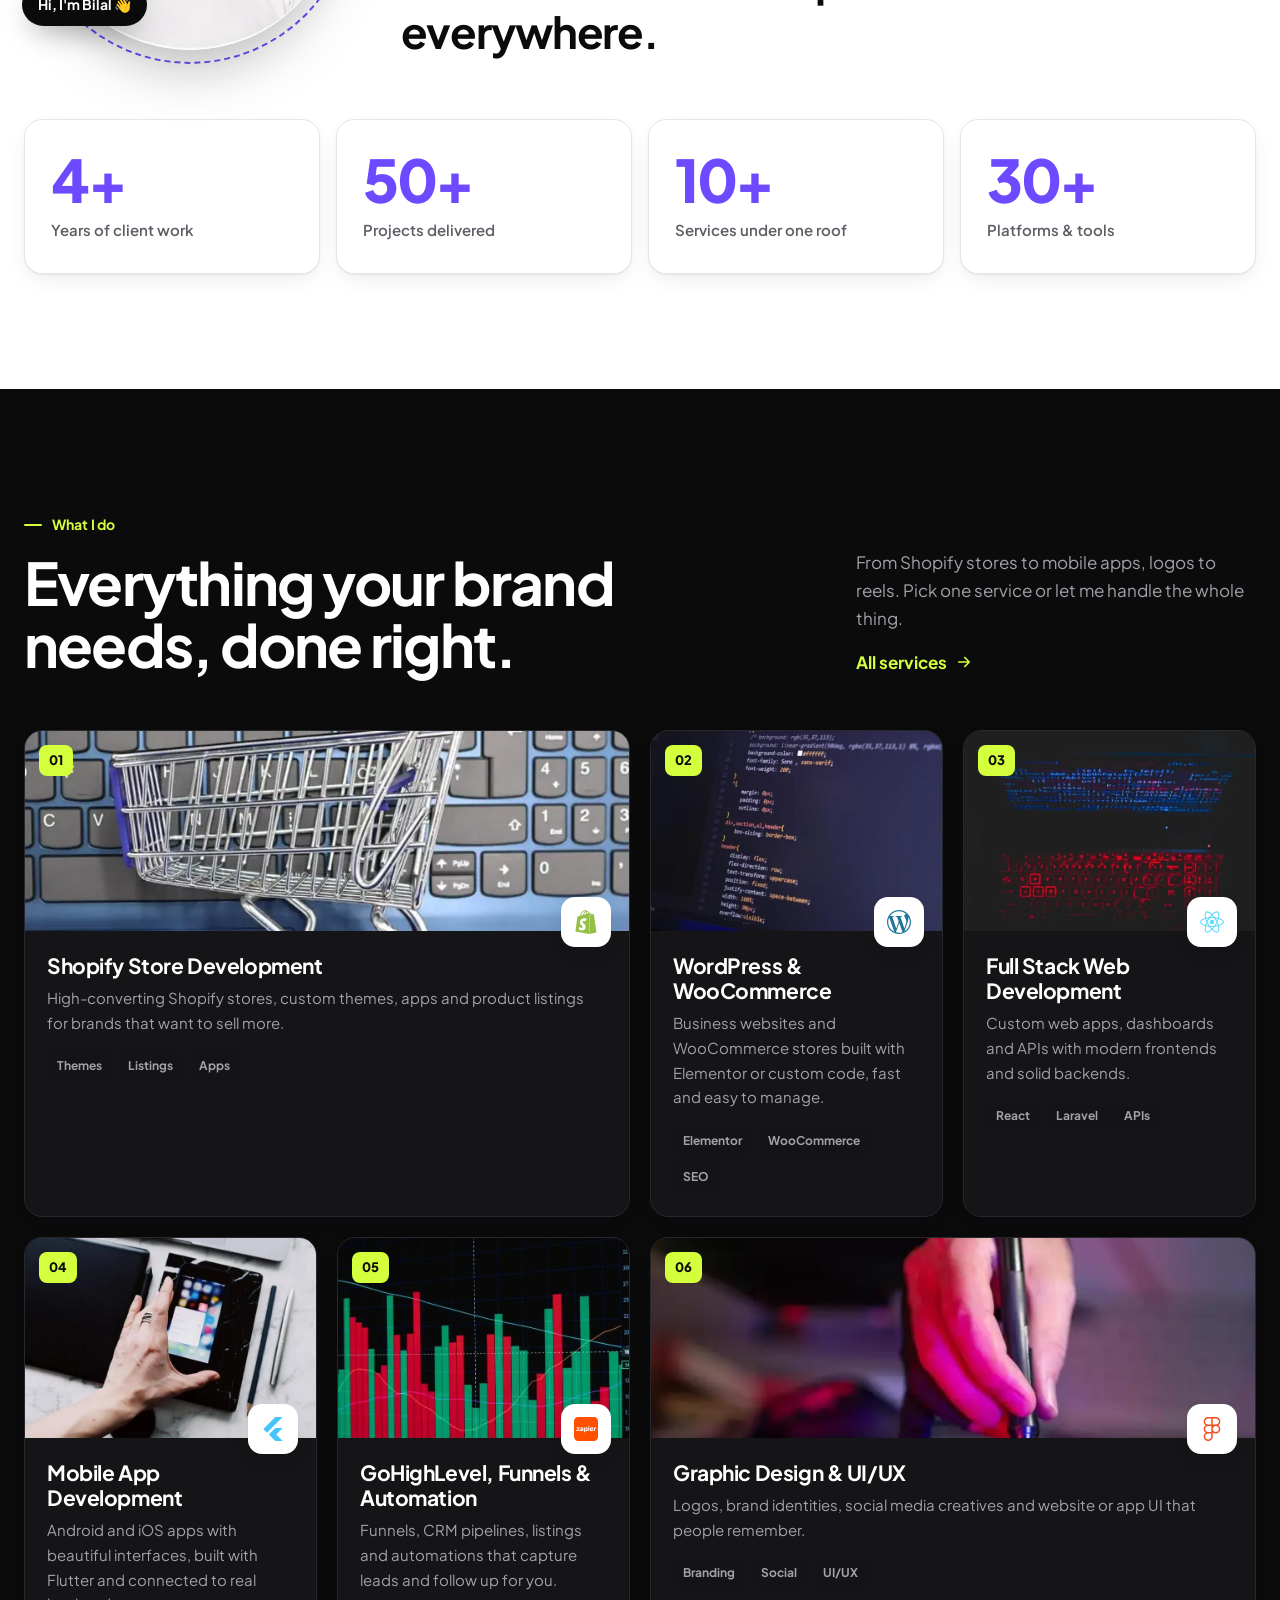
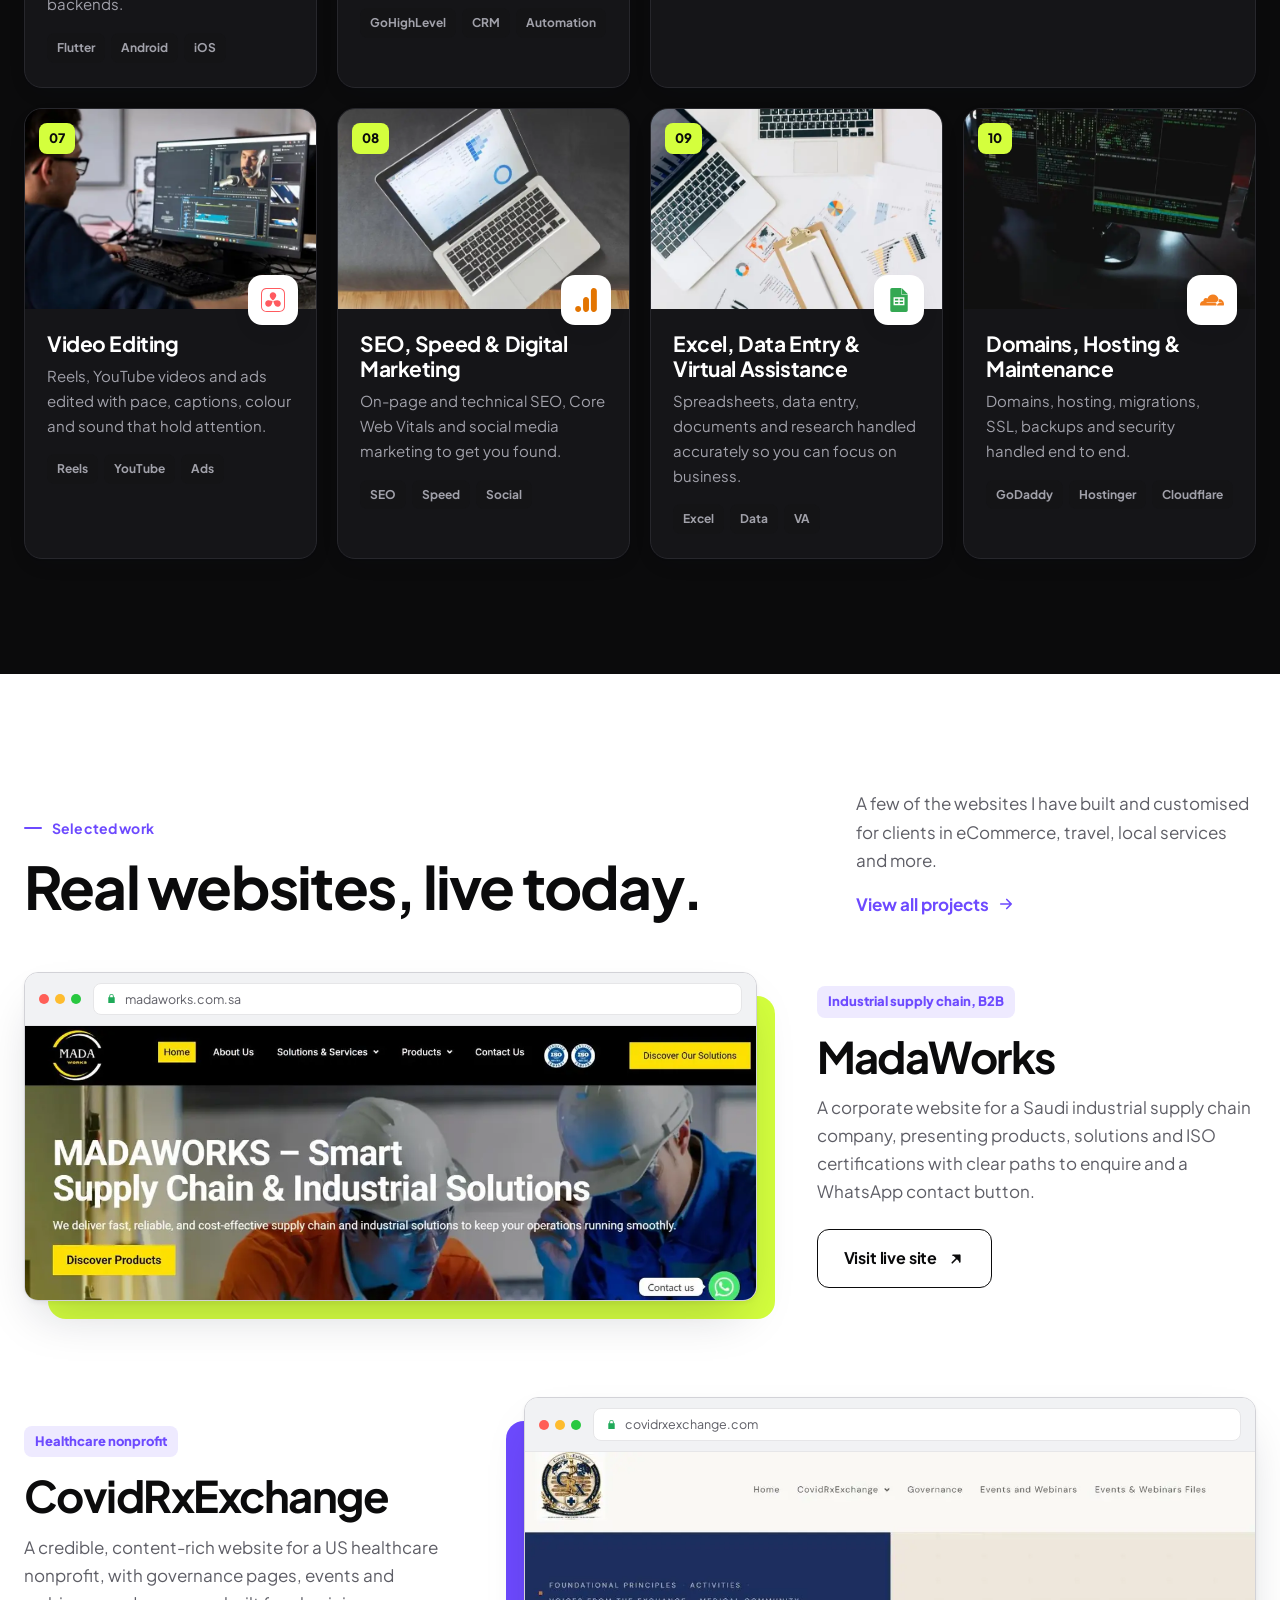
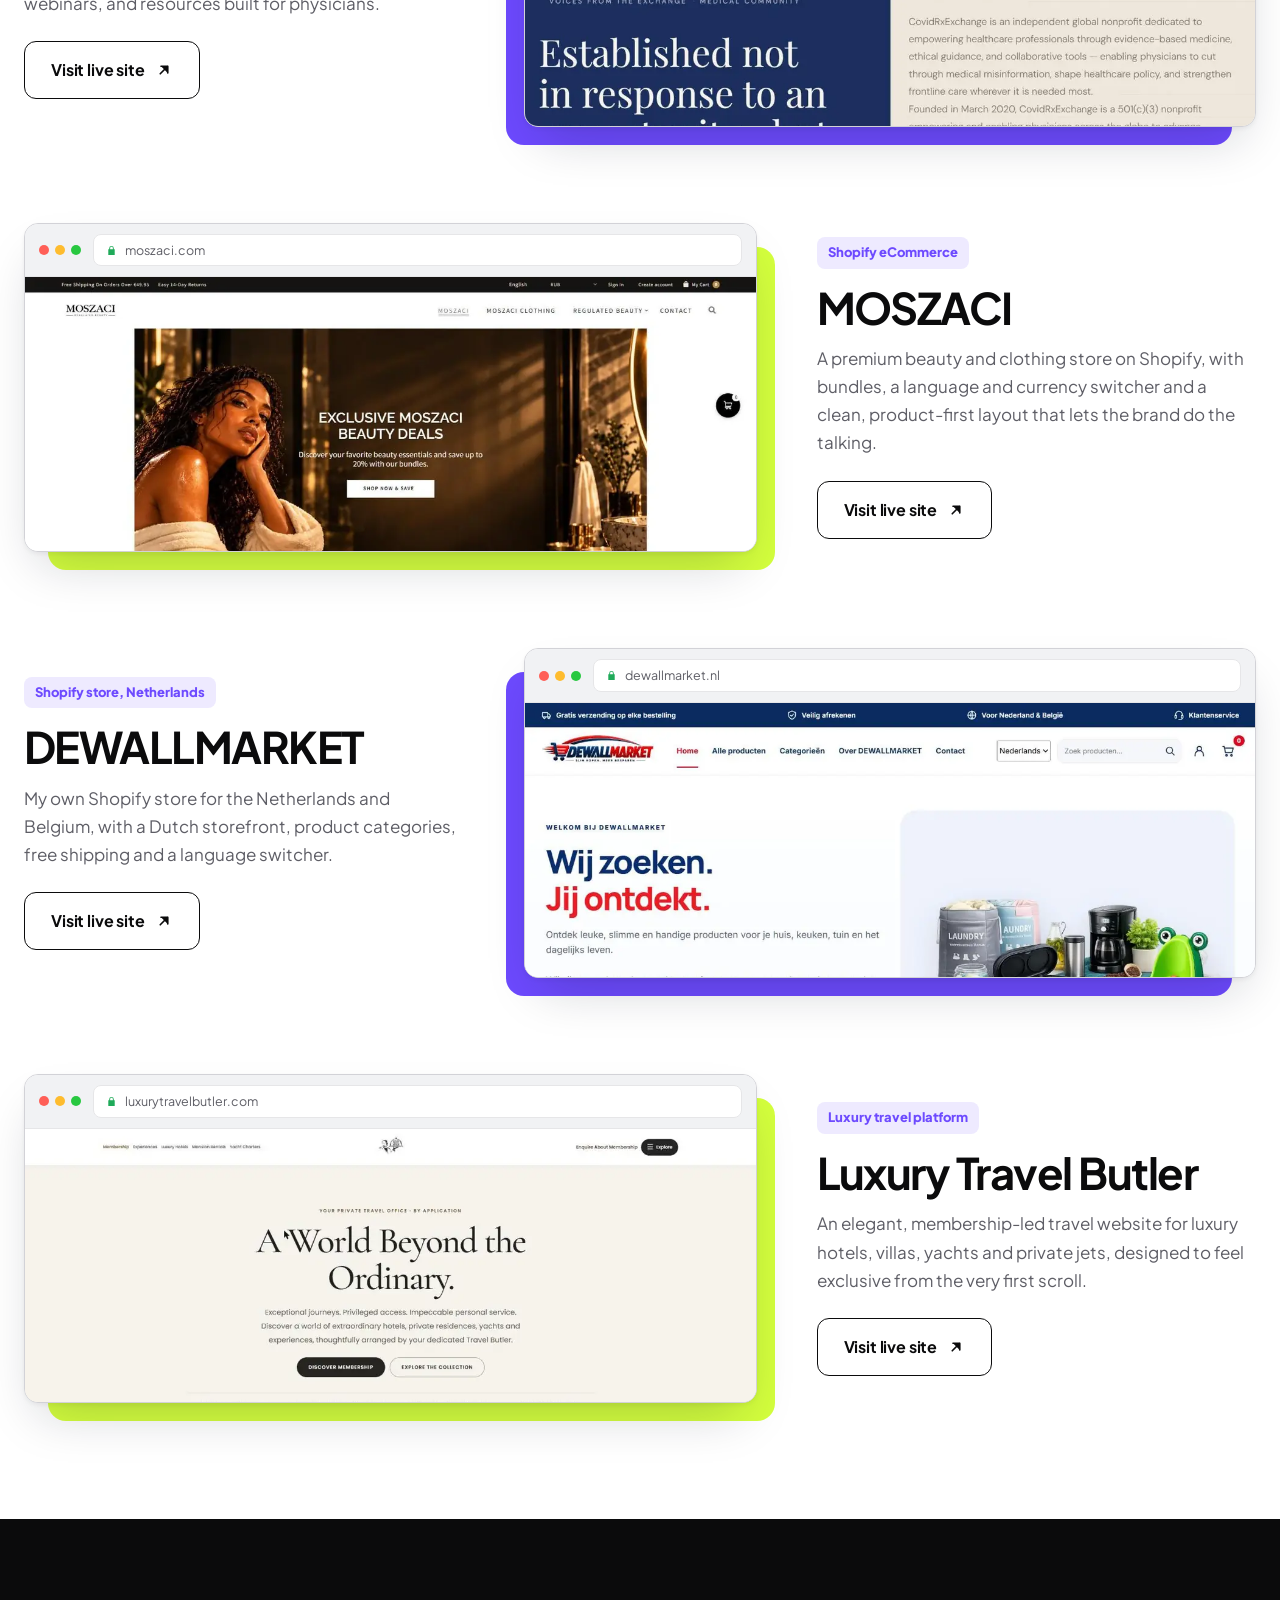
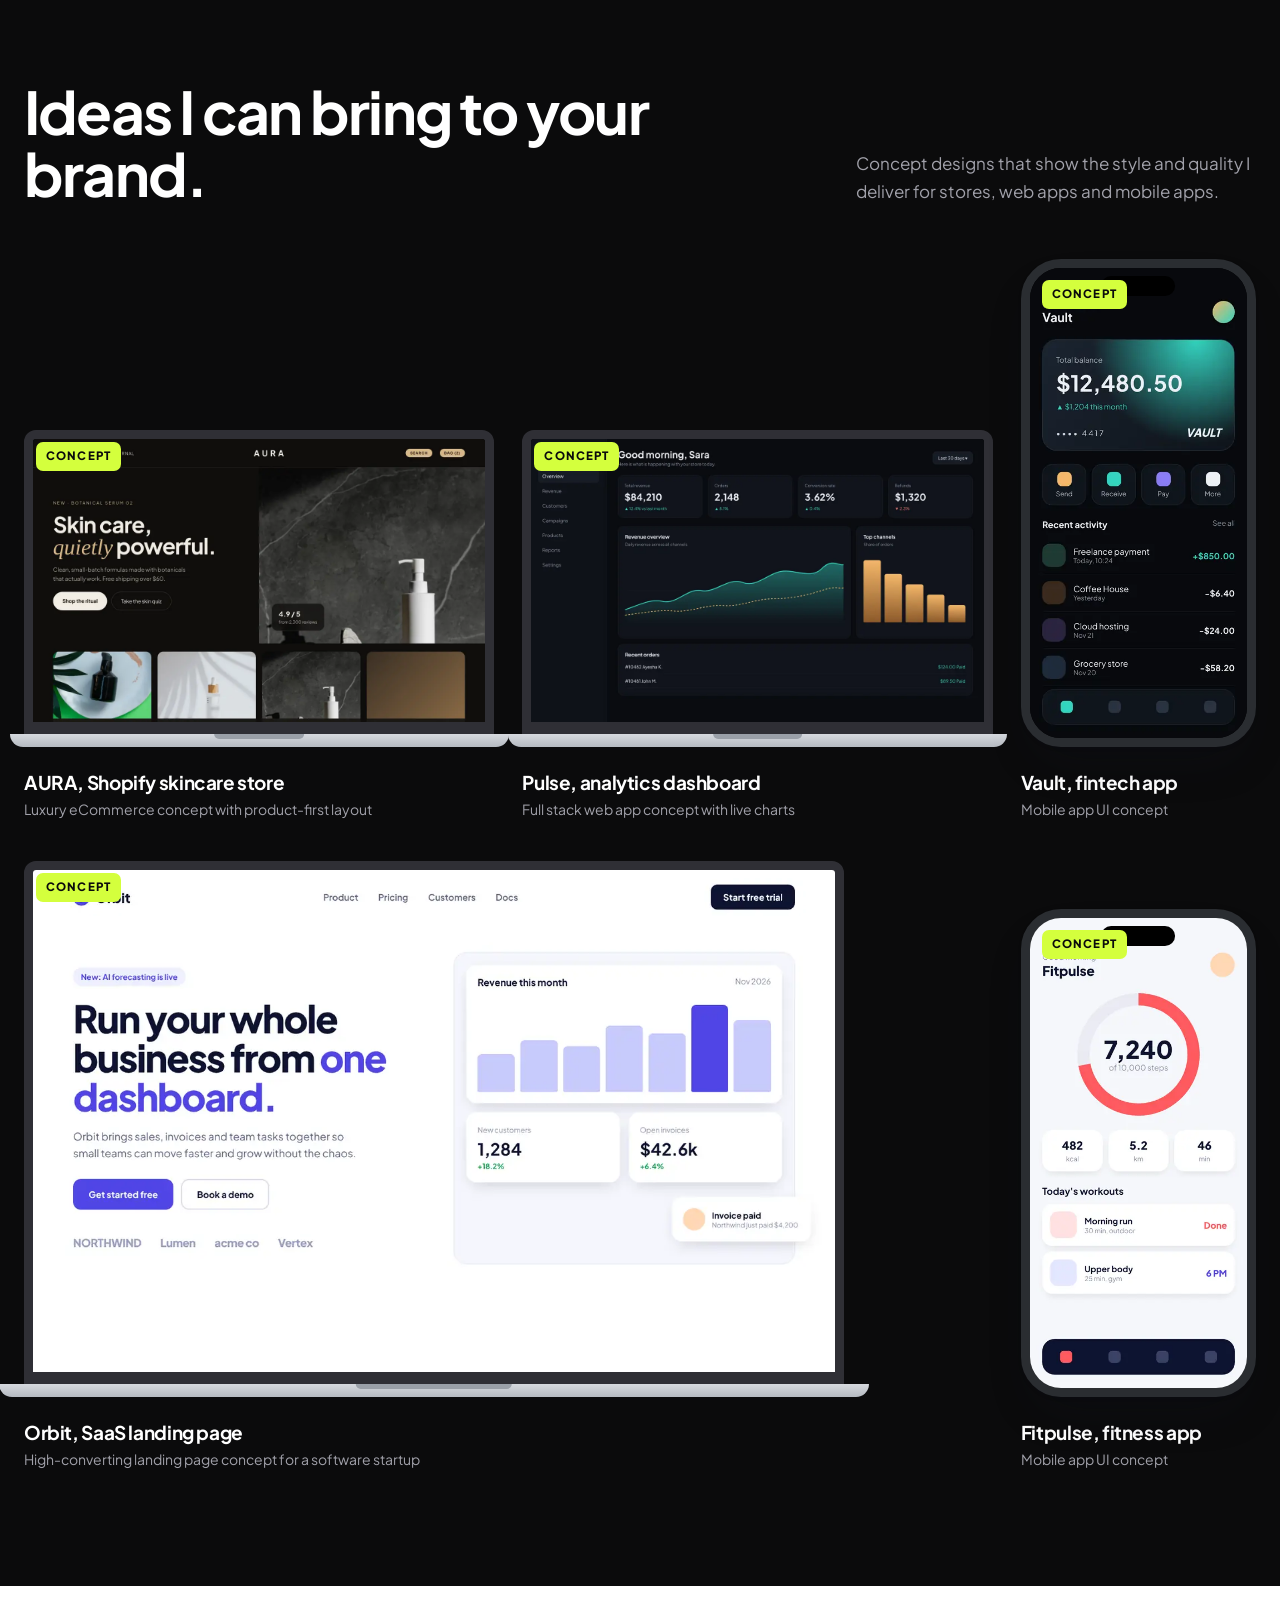
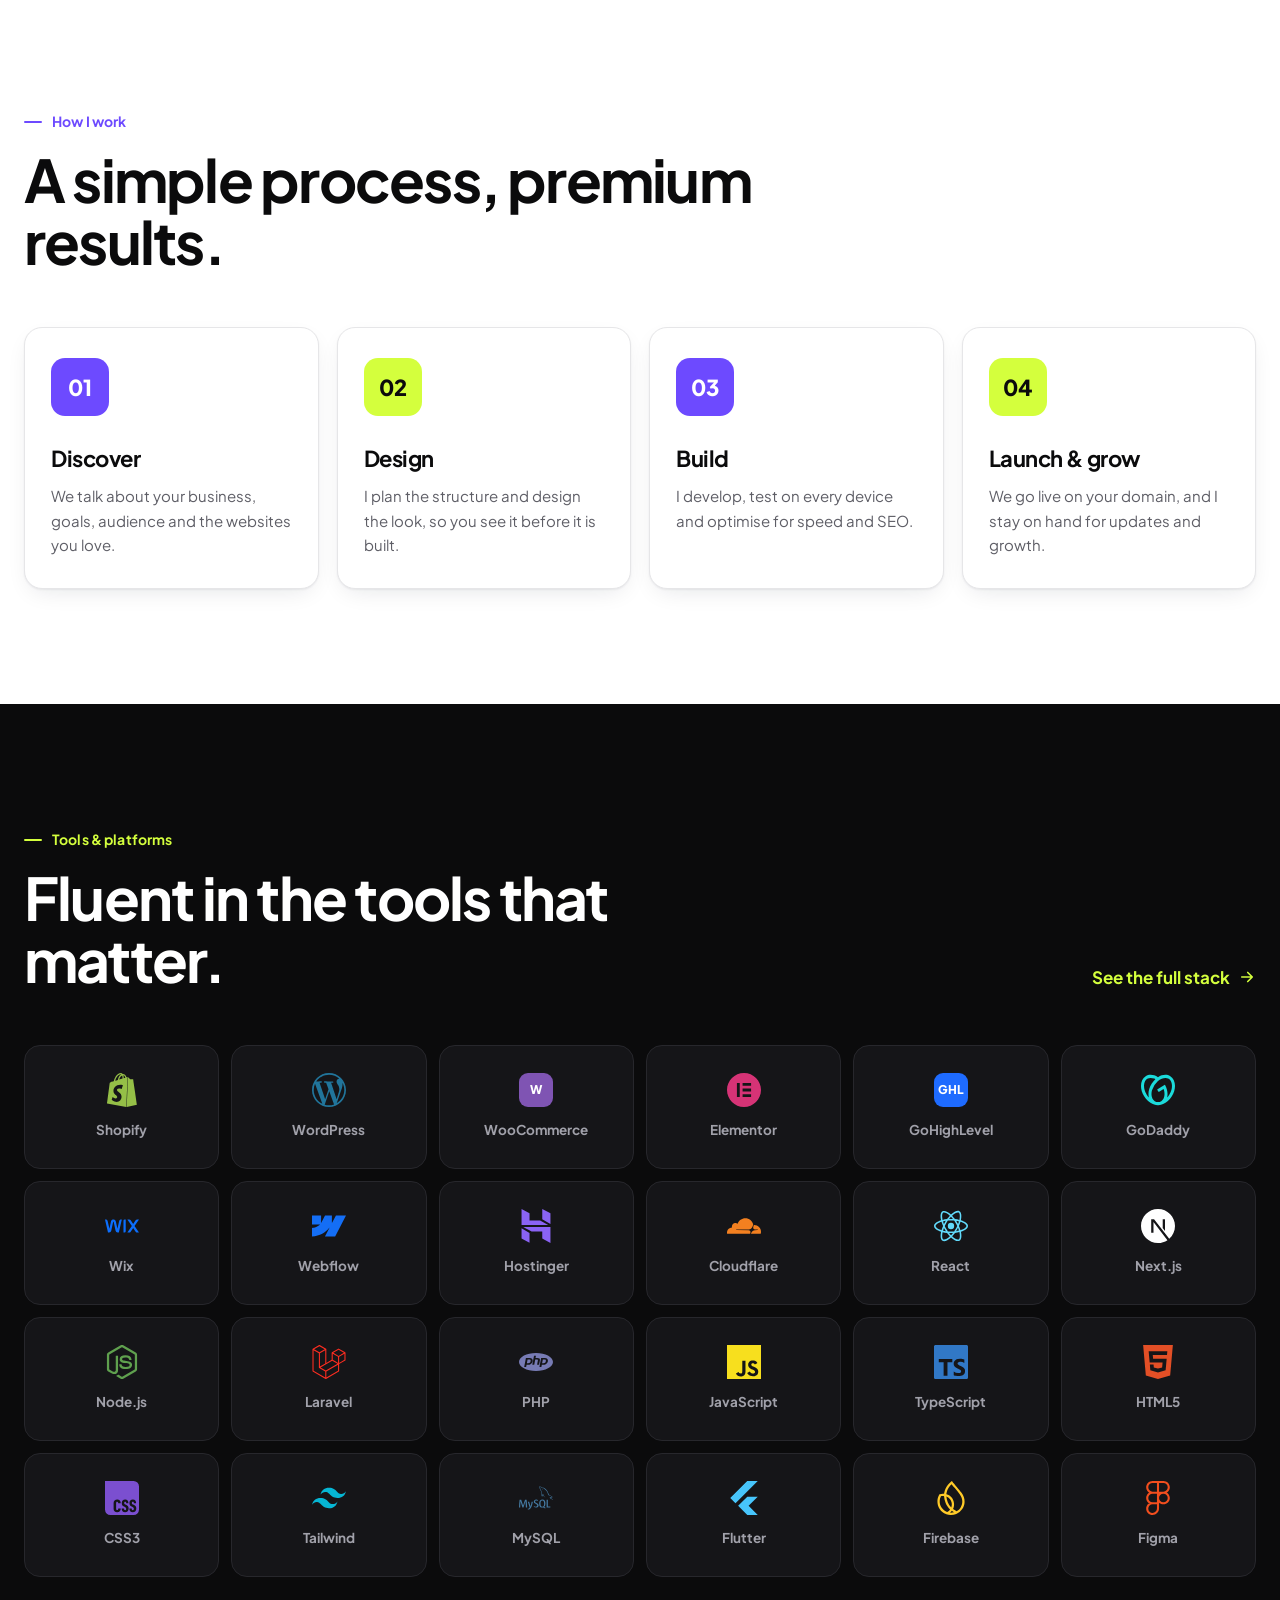
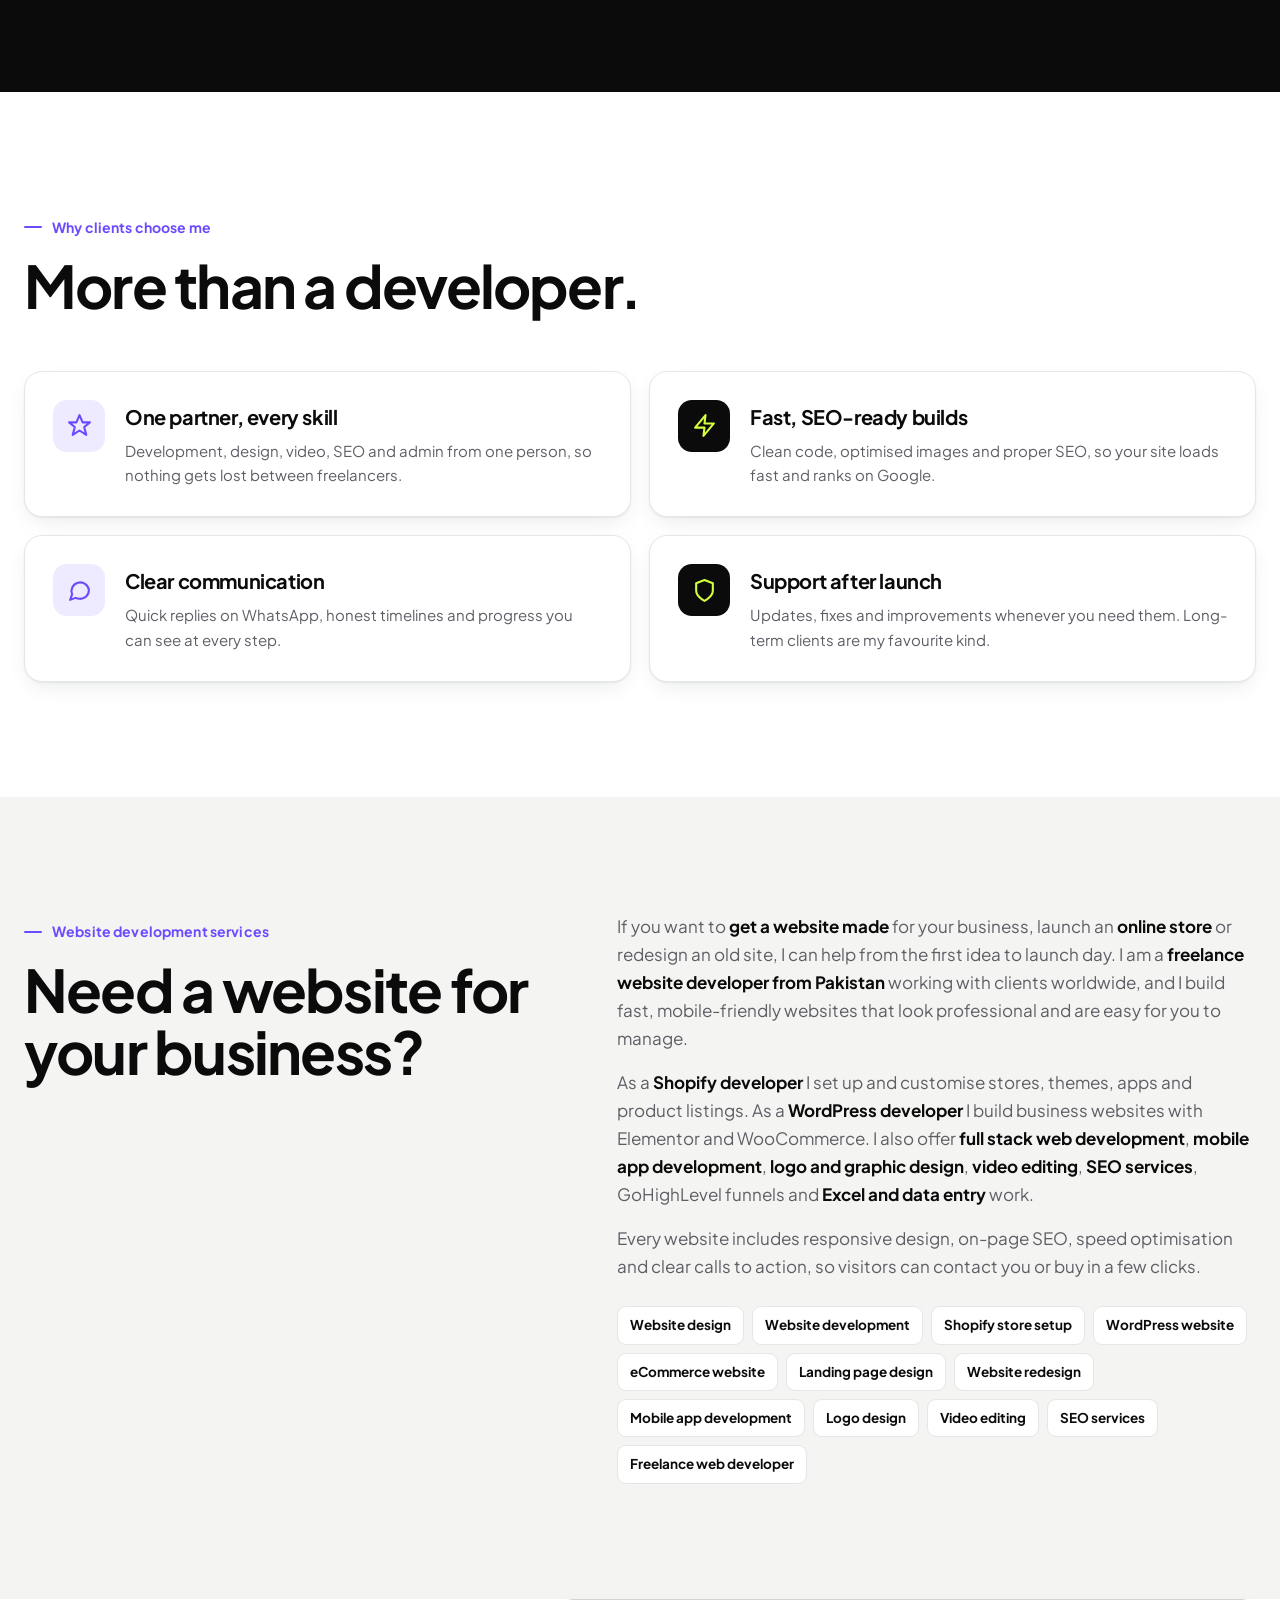
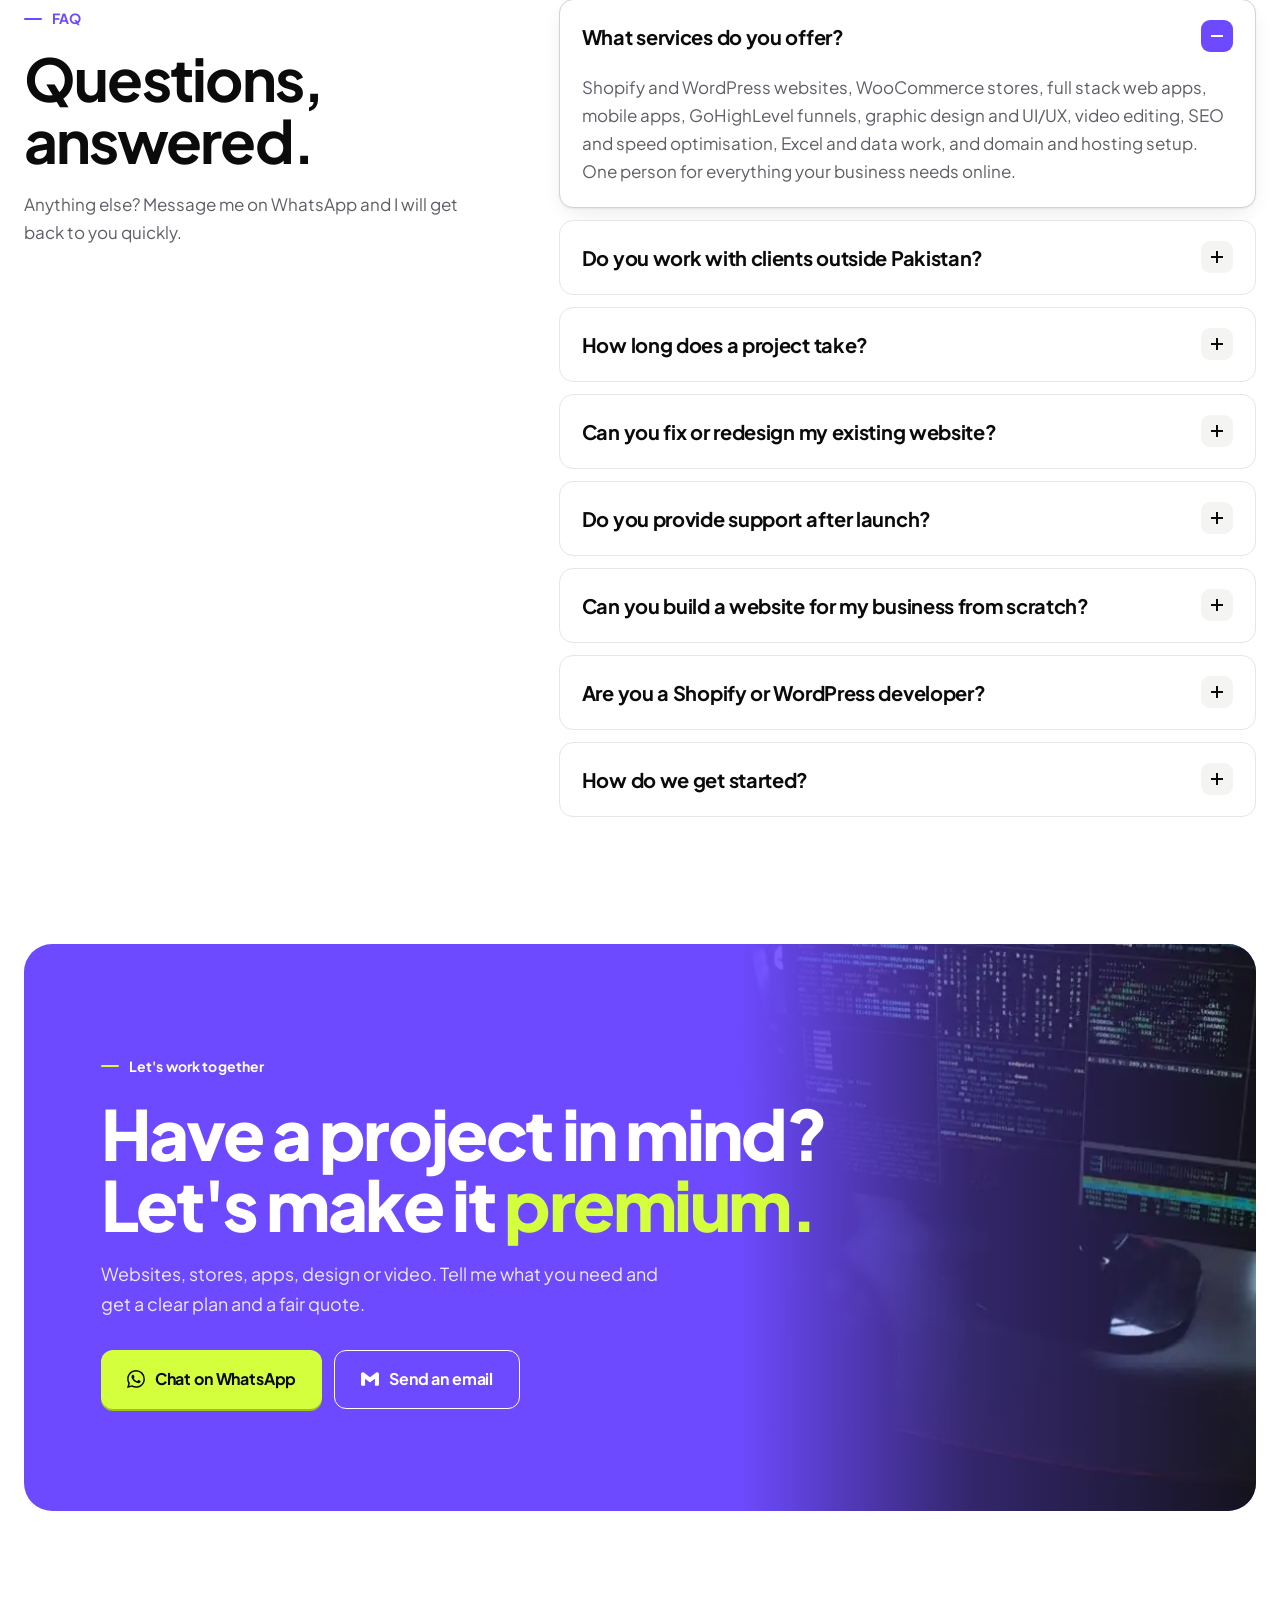
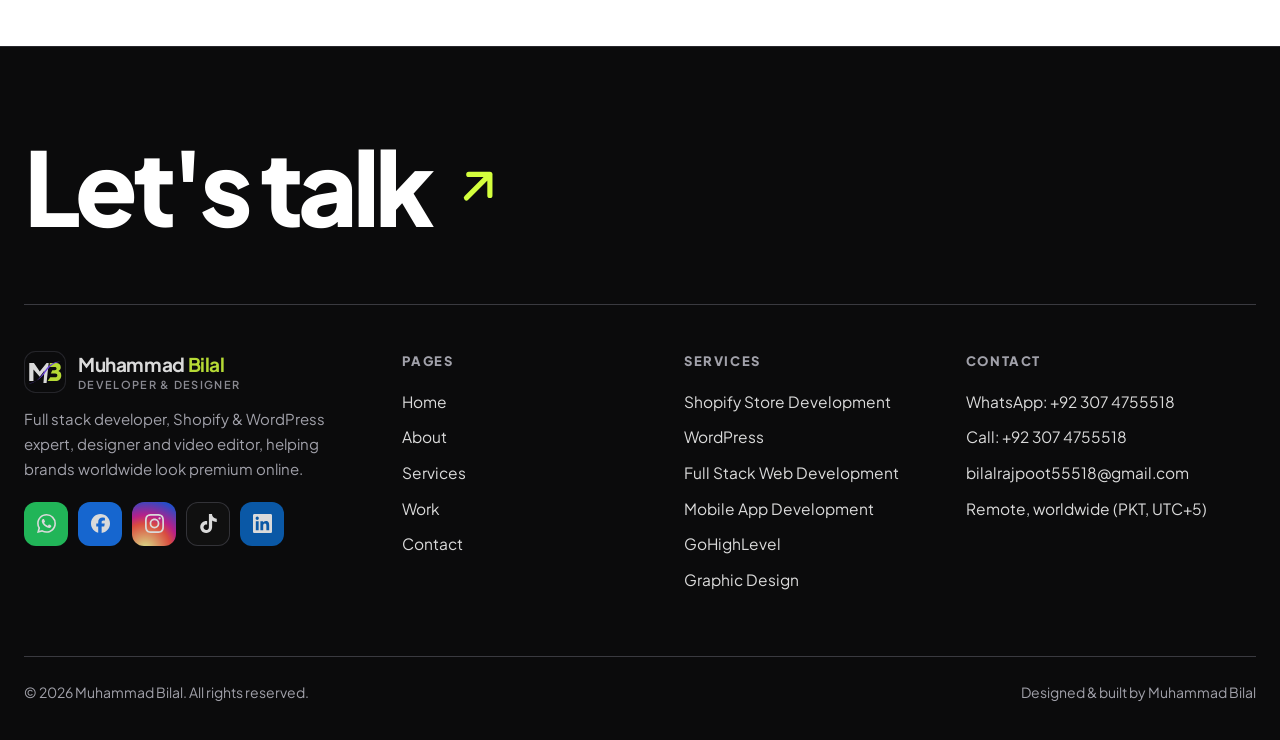
==== commit ca8eb238: "Hero video background and showreel section" ====
--- a/index.html
+++ b/index.html
@@ -26,7 +26,7 @@
 <link rel="manifest" href="/site.webmanifest">
 <link rel="preload" href="/assets/fonts/jakarta.woff2" as="font" type="font/woff2" crossorigin>
 <link rel="preload" as="image" href="/assets/img/hero.webp" type="image/webp" fetchpriority="high">
-<link rel="stylesheet" href="/assets/css/style.css?v=20261123c">
+<link rel="stylesheet" href="/assets/css/style.css?v=20261124a">
 <script type="application/ld+json">{"@context": "https://schema.org", "@type": "Person", "name": "Muhammad Bilal", "url": "https://bilaldev-portfolio.github.io/", "image": "https://bilaldev-portfolio.github.io/assets/img/og.jpg", "jobTitle": "Full Stack Developer, Shopify & WordPress Expert", "email": "mailto:bilalrajpoot55518@gmail.com", "telephone": "+92 307 4755518", "sameAs": ["https://www.facebook.com/share/1GoYHQJWPL/", "https://www.instagram.com/bilalrajpoot9858", "https://www.tiktok.com/@shahzada_506", "https://www.linkedin.com/in/muhammad-bilal-a57043340"], "knowsAbout": ["Shopify", "WordPress", "WooCommerce", "Full Stack Development", "Mobile App Development", "GoHighLevel", "Graphic Design", "Video Editing", "SEO", "Excel"]}</script>
 <script type="application/ld+json">{"@context": "https://schema.org", "@type": "ProfessionalService", "name": "Muhammad Bilal | Web Development & Digital Services", "url": "https://bilaldev-portfolio.github.io/", "image": "https://bilaldev-portfolio.github.io/assets/img/og.jpg", "telephone": "+92 307 4755518", "email": "bilalrajpoot55518@gmail.com", "areaServed": "Worldwide", "priceRange": "$$", "address": {"@type": "PostalAddress", "addressCountry": "PK"}, "founder": {"@type": "Person", "name": "Muhammad Bilal"}, "sameAs": ["https://www.facebook.com/share/1GoYHQJWPL/", "https://www.instagram.com/bilalrajpoot9858", "https://www.tiktok.com/@shahzada_506", "https://www.linkedin.com/in/muhammad-bilal-a57043340"]}</script>
 <script type="application/ld+json">{"@context": "https://schema.org", "@type": "FAQPage", "mainEntity": [{"@type": "Question", "name": "What services do you offer?", "acceptedAnswer": {"@type": "Answer", "text": "Shopify and WordPress websites, WooCommerce stores, full stack web apps, mobile apps, GoHighLevel funnels, graphic design and UI/UX, video editing, SEO and speed optimisation, Excel and data work, and domain and hosting setup. One person for everything your business needs online."}}, {"@type": "Question", "name": "Do you work with clients outside Pakistan?", "acceptedAnswer": {"@type": "Answer", "text": "Yes. I work fully remotely, and my clients include businesses in the USA, Canada, Australia, Sweden, Hungary and Saudi Arabia."}}, {"@type": "Question", "name": "How long does a project take?", "acceptedAnswer": {"@type": "Answer", "text": "It depends on the scope. A landing page is quick, a full store or web app takes longer. You get a clear timeline and quote before any work starts, and regular progress updates on WhatsApp."}}, {"@type": "Question", "name": "Can you fix or redesign my existing website?", "acceptedAnswer": {"@type": "Answer", "text": "Yes. I fix bugs, speed up slow sites, improve mobile layouts, clean up plugins and redesign outdated websites without losing your content or SEO."}}, {"@type": "Question", "name": "Do you provide support after launch?", "acceptedAnswer": {"@type": "Answer", "text": "Yes. I offer updates, content changes, troubleshooting, backups and ongoing maintenance, so your website keeps working long after launch."}}, {"@type": "Question", "name": "Can you build a website for my business from scratch?", "acceptedAnswer": {"@type": "Answer", "text": "Yes. I design and develop complete business websites, online stores and landing pages from scratch, including domain, hosting, content setup, mobile design and basic SEO, so you get a website that is ready to bring in customers."}}, {"@type": "Question", "name": "Are you a Shopify or WordPress developer?", "acceptedAnswer": {"@type": "Answer", "text": "Both. I build and customise Shopify stores and WordPress or WooCommerce websites every week, and I also work with Wix, GoHighLevel and custom code when a project needs it."}}, {"@type": "Question", "name": "How do we get started?", "acceptedAnswer": {"@type": "Answer", "text": "Message me on WhatsApp or email with a few lines about your business and what you need. I will reply with questions, a plan and a quote."}}]}</script>
@@ -56,6 +56,7 @@
 <main id="main">
 
 <section class="hero dark">
+  <div class="hero-video" aria-hidden="true"><video muted loop playsinline preload="none" poster="/assets/img/hero-wall.webp" data-src="/assets/video/hero-wall.mp4" data-src-sm="/assets/video/hero-wall-sm.mp4" data-hero></video></div>
   <div class="balls" aria-hidden="true"><span class="ball b1"></span><span class="ball b2"></span><span class="ball b3"></span><span class="ball b4"></span><span class="ball b5"></span></div>
   <div class="wrap hero-grid">
     <div>
@@ -88,6 +89,20 @@
   <div class="wrap"><div class="sec-head" style="align-items:center"><div><span class="eyebrow">Recent launches</span><h2 class="h-md" style="margin-top:10px">50+ projects delivered for brands worldwide</h2></div><a class="link-arrow" href="/portfolio.html">See all work<svg viewBox="0 0 24 24" fill="none" stroke="currentColor" stroke-width="2.2" stroke-linecap="round" stroke-linejoin="round" aria-hidden="true"><path d="M5 12h14M13 6l6 6-6 6"/></svg></a></div></div>
   <div class="ticker"><a class="tk" href="https://madaworks.com.sa/" target="_blank" rel="noopener"><div class="tb"><i></i><i></i><i></i><span>madaworks.com.sa</span></div><img src="/assets/img/work/madaworks-sm.webp" alt="MadaWorks website" width="640" height="240" loading="lazy" decoding="async"><div class="cap">MadaWorks<span>Industrial supply chain, B2B</span></div></a><a class="tk" href="https://covidrxexchange.com/" target="_blank" rel="noopener"><div class="tb"><i></i><i></i><i></i><span>covidrxexchange.com</span></div><img src="/assets/img/work/covidrxexchange-sm.webp" alt="CovidRxExchange website" width="640" height="240" loading="lazy" decoding="async"><div class="cap">CovidRxExchange<span>Healthcare nonprofit</span></div></a><a class="tk" href="https://moszaci.com/" target="_blank" rel="noopener"><div class="tb"><i></i><i></i><i></i><span>moszaci.com</span></div><img src="/assets/img/work/moszaci-sm.webp" alt="MOSZACI website" width="640" height="240" loading="lazy" decoding="async"><div class="cap">MOSZACI<span>Shopify eCommerce</span></div></a><a class="tk" href="https://dewallmarket.nl/" target="_blank" rel="noopener"><div class="tb"><i></i><i></i><i></i><span>dewallmarket.nl</span></div><img src="/assets/img/work/dewallmarket-sm.webp" alt="DEWALLMARKET website" width="640" height="240" loading="lazy" decoding="async"><div class="cap">DEWALLMARKET<span>Shopify store, Netherlands</span></div></a><a class="tk" href="https://www.luxurytravelbutler.com/" target="_blank" rel="noopener"><div class="tb"><i></i><i></i><i></i><span>luxurytravelbutler.com</span></div><img src="/assets/img/work/luxury-travel-butler-sm.webp" alt="Luxury Travel Butler website" width="640" height="240" loading="lazy" decoding="async"><div class="cap">Luxury Travel Butler<span>Luxury travel platform</span></div></a><a class="tk" href="https://seniorhomecareassociates.com/" target="_blank" rel="noopener"><div class="tb"><i></i><i></i><i></i><span>seniorhomecareassociates.com</span></div><img src="/assets/img/work/senior-homecare-sm.webp" alt="Senior HomeCare Associates website" width="640" height="240" loading="lazy" decoding="async"><div class="cap">Senior HomeCare Associates<span>Healthcare training & care</span></div></a><a class="tk" href="https://terrahungary.com/" target="_blank" rel="noopener"><div class="tb"><i></i><i></i><i></i><span>terrahungary.com</span></div><img src="/assets/img/work/terra-hungary-sm.webp" alt="Terra Hungary website" width="640" height="240" loading="lazy" decoding="async"><div class="cap">Terra Hungary<span>GoDaddy website, garden centre</span></div></a><a class="tk" href="https://dtfprintandstitch.com/" target="_blank" rel="noopener"><div class="tb"><i></i><i></i><i></i><span>dtfprintandstitch.com</span></div><img src="/assets/img/work/dtf-print-stitch-sm.webp" alt="DTF Print &amp; Stitch website" width="640" height="240" loading="lazy" decoding="async"><div class="cap">DTF Print &amp; Stitch<span>eCommerce, DTF printing</span></div></a><a class="tk" href="https://madaworks.com.sa/" target="_blank" rel="noopener"><div class="tb"><i></i><i></i><i></i><span>madaworks.com.sa</span></div><img src="/assets/img/work/madaworks-sm.webp" alt="MadaWorks website" width="640" height="240" loading="lazy" decoding="async"><div class="cap">MadaWorks<span>Industrial supply chain, B2B</span></div></a><a class="tk" href="https://covidrxexchange.com/" target="_blank" rel="noopener"><div class="tb"><i></i><i></i><i></i><span>covidrxexchange.com</span></div><img src="/assets/img/work/covidrxexchange-sm.webp" alt="CovidRxExchange website" width="640" height="240" loading="lazy" decoding="async"><div class="cap">CovidRxExchange<span>Healthcare nonprofit</span></div></a><a class="tk" href="https://moszaci.com/" target="_blank" rel="noopener"><div class="tb"><i></i><i></i><i></i><span>moszaci.com</span></div><img src="/assets/img/work/moszaci-sm.webp" alt="MOSZACI website" width="640" height="240" loading="lazy" decoding="async"><div class="cap">MOSZACI<span>Shopify eCommerce</span></div></a><a class="tk" href="https://dewallmarket.nl/" target="_blank" rel="noopener"><div class="tb"><i></i><i></i><i></i><span>dewallmarket.nl</span></div><img src="/assets/img/work/dewallmarket-sm.webp" alt="DEWALLMARKET website" width="640" height="240" loading="lazy" decoding="async"><div class="cap">DEWALLMARKET<span>Shopify store, Netherlands</span></div></a><a class="tk" href="https://www.luxurytravelbutler.com/" target="_blank" rel="noopener"><div class="tb"><i></i><i></i><i></i><span>luxurytravelbutler.com</span></div><img src="/assets/img/work/luxury-travel-butler-sm.webp" alt="Luxury Travel Butler website" width="640" height="240" loading="lazy" decoding="async"><div class="cap">Luxury Travel Butler<span>Luxury travel platform</span></div></a><a class="tk" href="https://seniorhomecareassociates.com/" target="_blank" rel="noopener"><div class="tb"><i></i><i></i><i></i><span>seniorhomecareassociates.com</span></div><img src="/assets/img/work/senior-homecare-sm.webp" alt="Senior HomeCare Associates website" width="640" height="240" loading="lazy" decoding="async"><div class="cap">Senior HomeCare Associates<span>Healthcare training & care</span></div></a><a class="tk" href="https://terrahungary.com/" target="_blank" rel="noopener"><div class="tb"><i></i><i></i><i></i><span>terrahungary.com</span></div><img src="/assets/img/work/terra-hungary-sm.webp" alt="Terra Hungary website" width="640" height="240" loading="lazy" decoding="async"><div class="cap">Terra Hungary<span>GoDaddy website, garden centre</span></div></a><a class="tk" href="https://dtfprintandstitch.com/" target="_blank" rel="noopener"><div class="tb"><i></i><i></i><i></i><span>dtfprintandstitch.com</span></div><img src="/assets/img/work/dtf-print-stitch-sm.webp" alt="DTF Print &amp; Stitch website" width="640" height="240" loading="lazy" decoding="async"><div class="cap">DTF Print &amp; Stitch<span>eCommerce, DTF printing</span></div></a></div>
   <div class="ticker rev"><a class="tk" href="https://vdcrotties.com/" target="_blank" rel="noopener"><div class="tb"><i></i><i></i><i></i><span>vdcrotties.com</span></div><img src="/assets/img/work/vdc-rotties-sm.webp" alt="VDC Rotties website" width="640" height="240" loading="lazy" decoding="async"><div class="cap">VDC Rotties<span>Breeder brand website</span></div></a><a class="tk" href="https://mobilepitpros.com/" target="_blank" rel="noopener"><div class="tb"><i></i><i></i><i></i><span>mobilepitpros.com</span></div><img src="/assets/img/work/mobile-pit-pros-sm.webp" alt="Mobile Pit Pros website" width="640" height="240" loading="lazy" decoding="async"><div class="cap">Mobile Pit Pros<span>Automotive services</span></div></a><a class="tk" href="https://noussapient.com/" target="_blank" rel="noopener"><div class="tb"><i></i><i></i><i></i><span>noussapient.com</span></div><img src="/assets/img/work/nous-sapient-sm.webp" alt="Nous Sapient website" width="640" height="240" loading="lazy" decoding="async"><div class="cap">Nous Sapient<span>Content & knowledge platform</span></div></a><a class="tk" href="https://afrozenterprises.store/" target="_blank" rel="noopener"><div class="tb"><i></i><i></i><i></i><span>afrozenterprises.store</span></div><img src="/assets/img/work/afroz-enterprises-sm.webp" alt="Afroz Enterprises website" width="640" height="240" loading="lazy" decoding="async"><div class="cap">Afroz Enterprises<span>WordPress eCommerce</span></div></a><a class="tk" href="https://globalvoicehub.com.au/" target="_blank" rel="noopener"><div class="tb"><i></i><i></i><i></i><span>globalvoicehub.com.au</span></div><img src="/assets/img/work/globalvoice-hub-sm.webp" alt="GlobalVoice Hub website" width="640" height="240" loading="lazy" decoding="async"><div class="cap">GlobalVoice Hub<span>Translation & interpretation</span></div></a><a class="tk" href="https://keysideproperties.com/" target="_blank" rel="noopener"><div class="tb"><i></i><i></i><i></i><span>keysideproperties.com</span></div><img src="/assets/img/work/keyside-properties-sm.webp" alt="Keyside Properties website" width="640" height="240" loading="lazy" decoding="async"><div class="cap">Keyside Properties<span>Property services</span></div></a><a class="tk" href="https://milaservice.se/" target="_blank" rel="noopener"><div class="tb"><i></i><i></i><i></i><span>milaservice.se</span></div><img src="/assets/img/work/mila-service-sm.webp" alt="Mila Service website" width="640" height="240" loading="lazy" decoding="async"><div class="cap">Mila Service<span>Cleaning & moving services</span></div></a><div class="tk concept-tk"><div class="tb"><i></i><i></i><i></i><span>concept design</span></div><img src="/assets/img/concept/store.webp" alt="AURA Skincare Store website" width="640" height="240" loading="lazy" decoding="async"><div class="cap">AURA Skincare Store<span>Concept</span></div></div><div class="tk concept-tk"><div class="tb"><i></i><i></i><i></i><span>concept design</span></div><img src="/assets/img/concept/dash.webp" alt="Pulse Dashboard website" width="640" height="240" loading="lazy" decoding="async"><div class="cap">Pulse Dashboard<span>Concept</span></div></div><div class="tk concept-tk"><div class="tb"><i></i><i></i><i></i><span>concept design</span></div><img src="/assets/img/concept/orbit.webp" alt="Orbit SaaS Landing website" width="640" height="240" loading="lazy" decoding="async"><div class="cap">Orbit SaaS Landing<span>Concept</span></div></div><a class="tk" href="https://vdcrotties.com/" target="_blank" rel="noopener"><div class="tb"><i></i><i></i><i></i><span>vdcrotties.com</span></div><img src="/assets/img/work/vdc-rotties-sm.webp" alt="VDC Rotties website" width="640" height="240" loading="lazy" decoding="async"><div class="cap">VDC Rotties<span>Breeder brand website</span></div></a><a class="tk" href="https://mobilepitpros.com/" target="_blank" rel="noopener"><div class="tb"><i></i><i></i><i></i><span>mobilepitpros.com</span></div><img src="/assets/img/work/mobile-pit-pros-sm.webp" alt="Mobile Pit Pros website" width="640" height="240" loading="lazy" decoding="async"><div class="cap">Mobile Pit Pros<span>Automotive services</span></div></a><a class="tk" href="https://noussapient.com/" target="_blank" rel="noopener"><div class="tb"><i></i><i></i><i></i><span>noussapient.com</span></div><img src="/assets/img/work/nous-sapient-sm.webp" alt="Nous Sapient website" width="640" height="240" loading="lazy" decoding="async"><div class="cap">Nous Sapient<span>Content & knowledge platform</span></div></a><a class="tk" href="https://afrozenterprises.store/" target="_blank" rel="noopener"><div class="tb"><i></i><i></i><i></i><span>afrozenterprises.store</span></div><img src="/assets/img/work/afroz-enterprises-sm.webp" alt="Afroz Enterprises website" width="640" height="240" loading="lazy" decoding="async"><div class="cap">Afroz Enterprises<span>WordPress eCommerce</span></div></a><a class="tk" href="https://globalvoicehub.com.au/" target="_blank" rel="noopener"><div class="tb"><i></i><i></i><i></i><span>globalvoicehub.com.au</span></div><img src="/assets/img/work/globalvoice-hub-sm.webp" alt="GlobalVoice Hub website" width="640" height="240" loading="lazy" decoding="async"><div class="cap">GlobalVoice Hub<span>Translation & interpretation</span></div></a><a class="tk" href="https://keysideproperties.com/" target="_blank" rel="noopener"><div class="tb"><i></i><i></i><i></i><span>keysideproperties.com</span></div><img src="/assets/img/work/keyside-properties-sm.webp" alt="Keyside Properties website" width="640" height="240" loading="lazy" decoding="async"><div class="cap">Keyside Properties<span>Property services</span></div></a><a class="tk" href="https://milaservice.se/" target="_blank" rel="noopener"><div class="tb"><i></i><i></i><i></i><span>milaservice.se</span></div><img src="/assets/img/work/mila-service-sm.webp" alt="Mila Service website" width="640" height="240" loading="lazy" decoding="async"><div class="cap">Mila Service<span>Cleaning & moving services</span></div></a><div class="tk concept-tk"><div class="tb"><i></i><i></i><i></i><span>concept design</span></div><img src="/assets/img/concept/store.webp" alt="AURA Skincare Store website" width="640" height="240" loading="lazy" decoding="async"><div class="cap">AURA Skincare Store<span>Concept</span></div></div><div class="tk concept-tk"><div class="tb"><i></i><i></i><i></i><span>concept design</span></div><img src="/assets/img/concept/dash.webp" alt="Pulse Dashboard website" width="640" height="240" loading="lazy" decoding="async"><div class="cap">Pulse Dashboard<span>Concept</span></div></div><div class="tk concept-tk"><div class="tb"><i></i><i></i><i></i><span>concept design</span></div><img src="/assets/img/concept/orbit.webp" alt="Orbit SaaS Landing website" width="640" height="240" loading="lazy" decoding="async"><div class="cap">Orbit SaaS Landing<span>Concept</span></div></div></div>
+</section>
+
+<section class="sec dark reel-sec">
+  <div class="wrap">
+    <div class="sec-head">
+      <div><span class="eyebrow reveal">Showreel</span><h2 class="h-lg reveal">See my work in <span class="hl">motion.</span></h2></div>
+      <div class="reveal"><p class="muted">Real pages on real screens. Fast, responsive websites that look sharp on every laptop and phone.</p><a class="link-arrow" href="/portfolio.html" style="margin-top:16px">View all projects<svg viewBox="0 0 24 24" fill="none" stroke="currentColor" stroke-width="2.2" stroke-linecap="round" stroke-linejoin="round" aria-hidden="true"><path d="M5 12h14M13 6l6 6-6 6"/></svg></a></div>
+    </div>
+    <div class="reel reveal">
+      <video muted loop playsinline preload="none" poster="/assets/img/showreel.webp" data-src="/assets/video/showreel.mp4" width="1280" height="720" aria-label="Screen recording of this website on a laptop and a phone"></video>
+      <span class="reel-chip"><i></i>Live preview</span>
+      <button class="reel-toggle" type="button" aria-label="Pause video"><svg viewBox="0 0 24 24" class="i-pause"><rect x="6" y="5" width="4" height="14" rx="1"/><rect x="14" y="5" width="4" height="14" rx="1"/></svg><svg viewBox="0 0 24 24" class="i-play"><path d="M8 5.5v13a1 1 0 0 0 1.5.86l10.5-6.5a1 1 0 0 0 0-1.72L9.5 4.64A1 1 0 0 0 8 5.5z"/></svg></button>
+    </div>
+  </div>
 </section>
 
 <section class="sec">
@@ -387,6 +402,6 @@
   <div class="chat-body" aria-live="polite"></div>
   <form class="chat-form"><input type="text" placeholder="Type your question..." aria-label="Type your question" autocomplete="off"><button type="submit" aria-label="Send"><svg viewBox="0 0 24 24" fill="none" stroke="currentColor" stroke-width="2.2" stroke-linecap="round" stroke-linejoin="round"><path d="M22 2L11 13M22 2l-7 20-4-9-9-4z"/></svg></button></form>
 </div>
-<script src="/assets/js/main.js?v=20261123c" defer></script>
+<script src="/assets/js/main.js?v=20261124a" defer></script>
 </body>
 </html>
--- a/assets/css/style.css
+++ b/assets/css/style.css
@@ -594,3 +594,19 @@
 @media (max-width:620px){.intro-grid{grid-template-columns:1fr}.me{max-width:220px;margin:0 auto 10px}.me-lg{max-width:280px}}
 @media (prefers-reduced-motion:reduce){.me::before{animation:none}}
 @media (min-width:621px){.intro-grid .me{margin-left:16px}}
+/* background videos */
+.hero-video{position:absolute;inset:0;z-index:0;overflow:hidden;pointer-events:none}
+.hero-video video{width:100%;height:100%;object-fit:cover;opacity:.55;transform:scale(1.04)}
+.hero-video::after{content:"";position:absolute;inset:0;background:linear-gradient(90deg,rgba(11,11,12,.96) 0%,rgba(11,11,12,.86) 38%,rgba(11,11,12,.55) 70%,rgba(11,11,12,.45) 100%),linear-gradient(180deg,rgba(11,11,12,.6) 0%,transparent 22%,transparent 70%,#0B0B0C 100%)}
+.hero .hero-grid{position:relative;z-index:2}
+.hero .balls{z-index:1}
+.reel{position:relative;border-radius:28px;overflow:hidden;background:#0B0B0C;box-shadow:0 0 0 1px #27272C,0 60px 120px -40px rgba(109,74,255,.45)}
+.reel video{display:block;width:100%;height:auto;aspect-ratio:16/9}
+.reel-chip{position:absolute;left:20px;top:20px;display:inline-flex;align-items:center;gap:8px;background:rgba(11,11,12,.7);backdrop-filter:blur(8px);color:#fff;font-size:13px;font-weight:700;padding:8px 14px;border-radius:999px;box-shadow:inset 0 0 0 1px rgba(255,255,255,.12)}
+.reel-chip i{width:8px;height:8px;border-radius:50%;background:#FF4D4D;animation:blink 1.6s infinite}
+.reel-toggle{position:absolute;right:20px;bottom:20px;width:48px;height:48px;border-radius:50%;border:0;display:grid;place-items:center;background:var(--volt);color:#0B0B0C;cursor:pointer;box-shadow:0 10px 30px -8px rgba(0,0,0,.6)}
+.reel-toggle svg{width:20px;height:20px;fill:currentColor}
+.reel-toggle .i-play,.reel.paused .reel-toggle .i-pause{display:none}
+.reel.paused .reel-toggle .i-play{display:block}
+@media (max-width:620px){.hero-video video{opacity:.4}.hero-video::after{background:linear-gradient(180deg,rgba(11,11,12,.75) 0%,rgba(11,11,12,.88) 55%,#0B0B0C 100%)}.reel{border-radius:18px}.reel-chip{left:12px;top:12px;font-size:11px;padding:6px 10px}.reel-toggle{right:12px;bottom:12px;width:40px;height:40px}}
+@media (max-width:620px){.hero-video video{opacity:.55}.hero-video::after{background:linear-gradient(180deg,rgba(11,11,12,.6) 0%,rgba(11,11,12,.8) 55%,#0B0B0C 100%)}}
